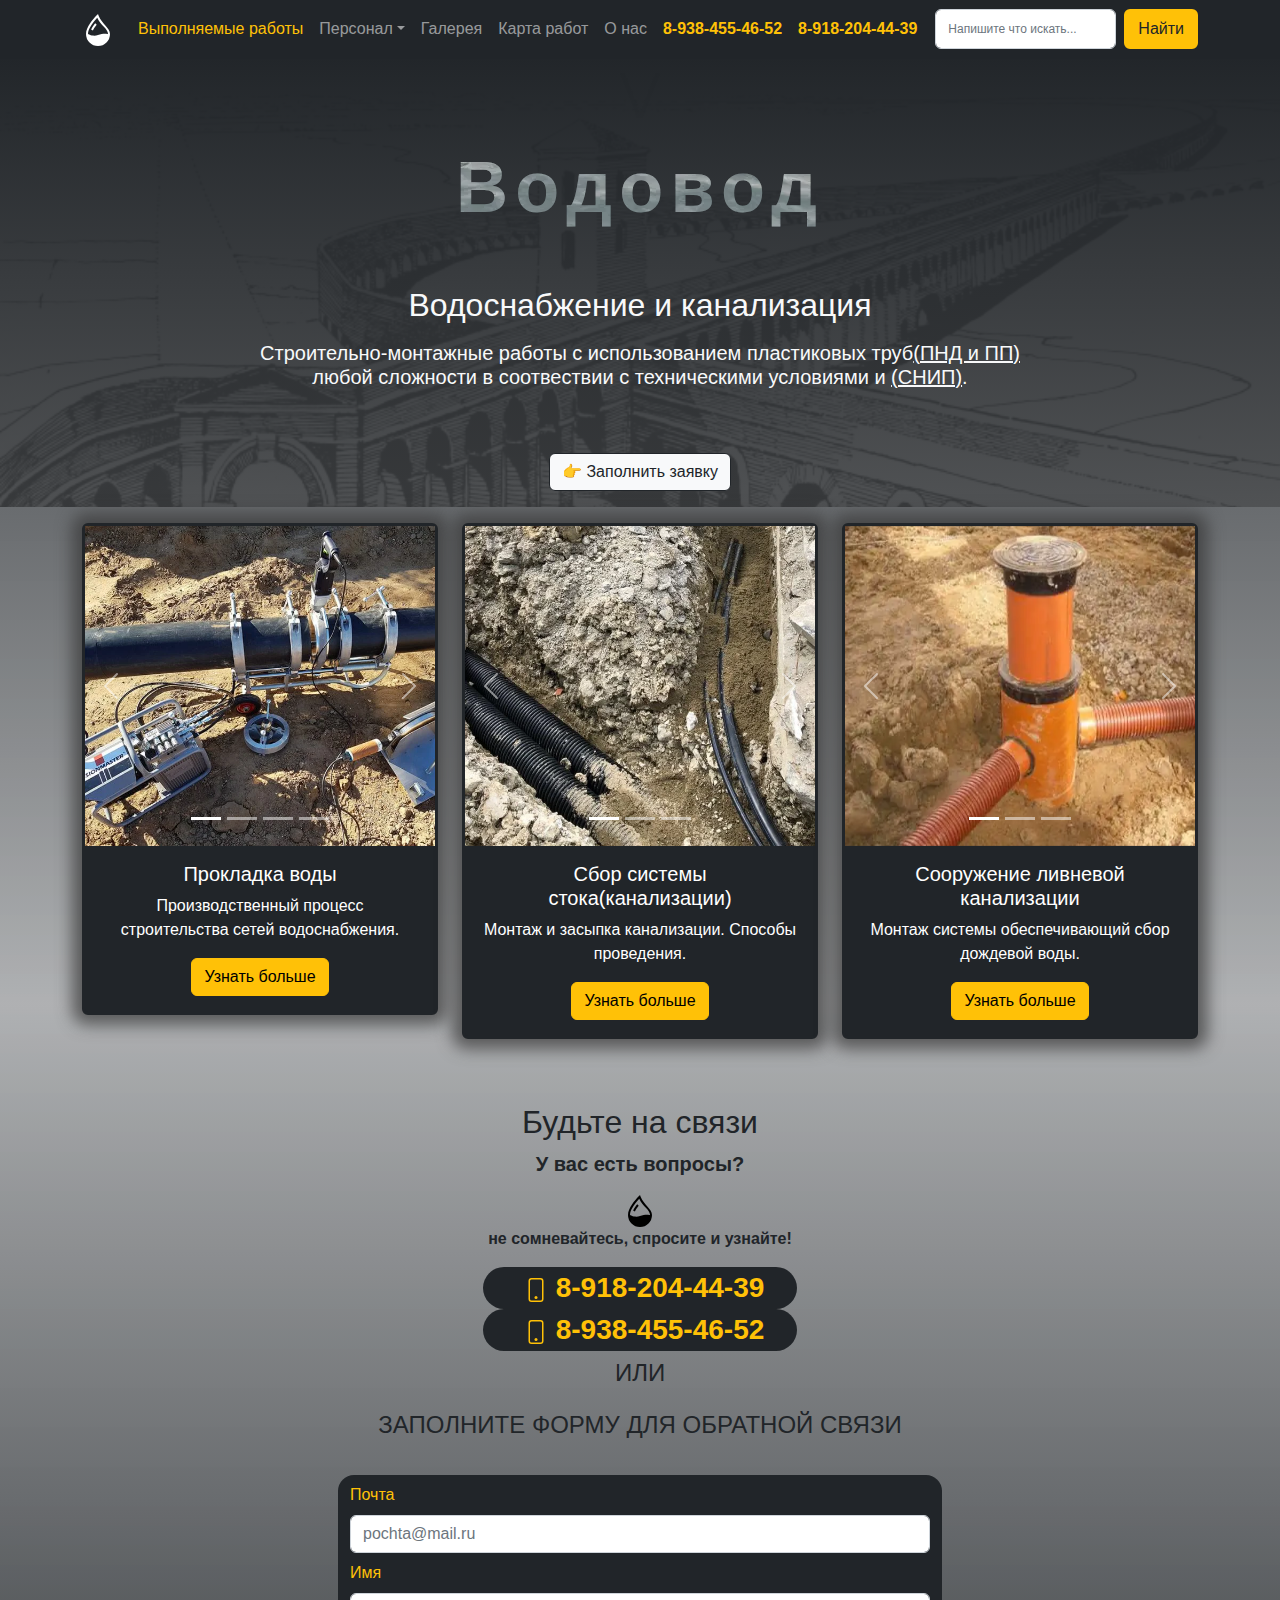
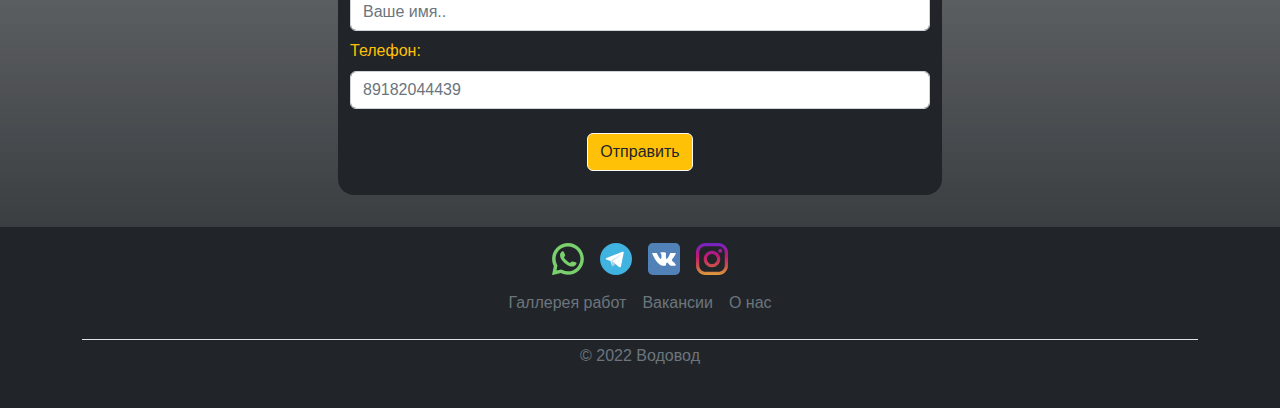
==== index.html @ 0f0697d4 "Update index.html" ====
<!DOCTYPE html><html lang="en"><head><meta charset="UTF-8"><meta http-equiv="X-UA-Compatible" content="IE=chrome"><meta name="viewport" content="width=device-width,initial-scale=1"><title>Водовод Сочи. Водоснабжение и канализация.</title><!--Изменения--><meta name="description" content="Водоснабжение и канализация в Сочи.Проектироание, строительство, ввод в эксплуатацию и ремонт наружных сетей водоснабженя, и канализации."><link rel="canonical" href="https://www.mysite.xxx/index.html"><!--Изменения--><link rel="icon" href="droplet.svg" type="image/svg+xml"><style>@charset "UTF-8";/*!
 * Bootstrap  v5.2.2 (https://getbootstrap.com/)
 * Copyright 2011-2022 The Bootstrap Authors
 * Copyright 2011-2022 Twitter, Inc.
 * Licensed under MIT (https://github.com/twbs/bootstrap/blob/main/LICENSE)
 */:root{--bs-blue:#0d6efd;--bs-indigo:#6610f2;--bs-purple:#6f42c1;--bs-pink:#d63384;--bs-red:#dc3545;--bs-orange:#fd7e14;--bs-yellow:#ffc107;--bs-green:#198754;--bs-teal:#20c997;--bs-cyan:#0dcaf0;--bs-black:#000;--bs-white:#fff;--bs-gray:#6c757d;--bs-gray-dark:#343a40;--bs-gray-100:#f8f9fa;--bs-gray-200:#e9ecef;--bs-gray-300:#dee2e6;--bs-gray-400:#ced4da;--bs-gray-500:#adb5bd;--bs-gray-600:#6c757d;--bs-gray-700:#495057;--bs-gray-800:#343a40;--bs-gray-900:#212529;--bs-primary:#0d6efd;--bs-secondary:#6c757d;--bs-success:#198754;--bs-info:#0dcaf0;--bs-warning:#ffc107;--bs-danger:#dc3545;--bs-light:#f8f9fa;--bs-dark:#212529;--bs-primary-rgb:13,110,253;--bs-secondary-rgb:108,117,125;--bs-success-rgb:25,135,84;--bs-info-rgb:13,202,240;--bs-warning-rgb:255,193,7;--bs-danger-rgb:220,53,69;--bs-light-rgb:248,249,250;--bs-dark-rgb:33,37,41;--bs-white-rgb:255,255,255;--bs-black-rgb:0,0,0;--bs-body-color-rgb:33,37,41;--bs-body-bg-rgb:255,255,255;--bs-font-sans-serif:system-ui,-apple-system,"Segoe UI",Roboto,"Helvetica Neue","Noto Sans","Liberation Sans",Arial,sans-serif,"Apple Color Emoji","Segoe UI Emoji","Segoe UI Symbol","Noto Color Emoji";--bs-font-monospace:SFMono-Regular,Menlo,Monaco,Consolas,"Liberation Mono","Courier New",monospace;--bs-gradient:linear-gradient(180deg, rgba(255, 255, 255, 0.15), rgba(255, 255, 255, 0));--bs-body-font-family:var(--bs-font-sans-serif);--bs-body-font-size:1rem;--bs-body-font-weight:400;--bs-body-line-height:1.5;--bs-body-color:#212529;--bs-body-bg:#fff;--bs-border-width:1px;--bs-border-style:solid;--bs-border-color:#dee2e6;--bs-border-color-translucent:rgba(0, 0, 0, 0.175);--bs-border-radius:0.375rem;--bs-border-radius-sm:0.25rem;--bs-border-radius-lg:0.5rem;--bs-border-radius-xl:1rem;--bs-border-radius-2xl:2rem;--bs-border-radius-pill:50rem;--bs-link-color:#0d6efd;--bs-link-hover-color:#0a58ca;--bs-code-color:#d63384;--bs-highlight-bg:#fff3cd}*,::after,::before{box-sizing:border-box}@media (prefers-reduced-motion:no-preference){:root{scroll-behavior:smooth}}body{margin:0;font-family:var(--bs-body-font-family);font-size:var(--bs-body-font-size);font-weight:var(--bs-body-font-weight);line-height:var(--bs-body-line-height);color:var(--bs-body-color);text-align:var(--bs-body-text-align);background-color:var(--bs-body-bg);-webkit-text-size-adjust:100%;-webkit-tap-highlight-color:transparent}hr{margin:1rem 0;color:inherit;border:0;border-top:1px solid;opacity:.25}.h1,.h2,.h3,.h4,.h5,.h6,h1,h2,h3,h4,h5,h6{margin-top:0;margin-bottom:.5rem;font-weight:500;line-height:1.2}.h1,h1{font-size:calc(1.375rem + 1.5vw)}@media (min-width:1200px){.h1,h1{font-size:2.5rem}}.h2,h2{font-size:calc(1.325rem + .9vw)}@media (min-width:1200px){.h2,h2{font-size:2rem}}.h3,h3{font-size:calc(1.3rem + .6vw)}@media (min-width:1200px){.h3,h3{font-size:1.75rem}}.h4,h4{font-size:calc(1.275rem + .3vw)}@media (min-width:1200px){.h4,h4{font-size:1.5rem}}.h5,h5{font-size:1.25rem}.h6,h6{font-size:1rem}p{margin-top:0;margin-bottom:1rem}abbr[title]{-webkit-text-decoration:underline dotted;text-decoration:underline dotted;cursor:help;-webkit-text-decoration-skip-ink:none;text-decoration-skip-ink:none}address{margin-bottom:1rem;font-style:normal;line-height:inherit}ol,ul{padding-left:2rem}dl,ol,ul{margin-top:0;margin-bottom:1rem}ol ol,ol ul,ul ol,ul ul{margin-bottom:0}dt{font-weight:700}dd{margin-bottom:.5rem;margin-left:0}blockquote{margin:0 0 1rem}b,strong{font-weight:bolder}.small,small{font-size:.875em}.mark,mark{padding:.1875em;background-color:var(--bs-highlight-bg)}sub,sup{position:relative;font-size:.75em;line-height:0;vertical-align:baseline}sub{bottom:-.25em}sup{top:-.5em}a{color:var(--bs-link-color);text-decoration:underline}a:hover{color:var(--bs-link-hover-color)}a:not([href]):not([class]),a:not([href]):not([class]):hover{color:inherit;text-decoration:none}code,kbd,pre,samp{font-family:var(--bs-font-monospace);font-size:1em}pre{display:block;margin-top:0;margin-bottom:1rem;overflow:auto;font-size:.875em}pre code{font-size:inherit;color:inherit;word-break:normal}code{font-size:.875em;color:var(--bs-code-color);word-wrap:break-word}a>code{color:inherit}kbd{padding:.1875rem .375rem;font-size:.875em;color:var(--bs-body-bg);background-color:var(--bs-body-color);border-radius:.25rem}kbd kbd{padding:0;font-size:1em}figure{margin:0 0 1rem}img,svg{vertical-align:middle}table{caption-side:bottom;border-collapse:collapse}caption{padding-top:.5rem;padding-bottom:.5rem;color:#6c757d;text-align:left}th{text-align:inherit;text-align:-webkit-match-parent}tbody,td,tfoot,th,thead,tr{border-color:inherit;border-style:solid;border-width:0}label{display:inline-block}button{border-radius:0}button:focus:not(:focus-visible){outline:0}button,input,optgroup,select,textarea{margin:0;font-family:inherit;font-size:inherit;line-height:inherit}button,select{text-transform:none}[role=button]{cursor:pointer}select{word-wrap:normal}select:disabled{opacity:1}[list]:not([type=date]):not([type=datetime-local]):not([type=month]):not([type=week]):not([type=time])::-webkit-calendar-picker-indicator{display:none!important}[type=button],[type=reset],[type=submit],button{-webkit-appearance:button}[type=button]:not(:disabled),[type=reset]:not(:disabled),[type=submit]:not(:disabled),button:not(:disabled){cursor:pointer}::-moz-focus-inner{padding:0;border-style:none}textarea{resize:vertical}fieldset{min-width:0;padding:0;margin:0;border:0}legend{float:left;width:100%;padding:0;margin-bottom:.5rem;font-size:calc(1.275rem + .3vw);line-height:inherit}@media (min-width:1200px){legend{font-size:1.5rem}}legend+*{clear:left}::-webkit-datetime-edit-day-field,::-webkit-datetime-edit-fields-wrapper,::-webkit-datetime-edit-hour-field,::-webkit-datetime-edit-minute,::-webkit-datetime-edit-month-field,::-webkit-datetime-edit-text,::-webkit-datetime-edit-year-field{padding:0}::-webkit-inner-spin-button{height:auto}[type=search]{outline-offset:-2px;-webkit-appearance:textfield}::-webkit-search-decoration{-webkit-appearance:none}::-webkit-color-swatch-wrapper{padding:0}::-webkit-file-upload-button{font:inherit;-webkit-appearance:button}::file-selector-button{font:inherit;-webkit-appearance:button}output{display:inline-block}iframe{border:0}summary{display:list-item;cursor:pointer}progress{vertical-align:baseline}[hidden]{display:none!important}.lead{font-size:1.25rem;font-weight:300}.display-1{font-size:calc(1.625rem + 4.5vw);font-weight:300;line-height:1.2}@media (min-width:1200px){.display-1{font-size:5rem}}.display-2{font-size:calc(1.575rem + 3.9vw);font-weight:300;line-height:1.2}@media (min-width:1200px){.display-2{font-size:4.5rem}}.display-3{font-size:calc(1.525rem + 3.3vw);font-weight:300;line-height:1.2}@media (min-width:1200px){.display-3{font-size:4rem}}.display-4{font-size:calc(1.475rem + 2.7vw);font-weight:300;line-height:1.2}@media (min-width:1200px){.display-4{font-size:3.5rem}}.display-5{font-size:calc(1.425rem + 2.1vw);font-weight:300;line-height:1.2}@media (min-width:1200px){.display-5{font-size:3rem}}.display-6{font-size:calc(1.375rem + 1.5vw);font-weight:300;line-height:1.2}@media (min-width:1200px){.display-6{font-size:2.5rem}}.list-unstyled{padding-left:0;list-style:none}.list-inline{padding-left:0;list-style:none}.list-inline-item{display:inline-block}.list-inline-item:not(:last-child){margin-right:.5rem}.initialism{font-size:.875em;text-transform:uppercase}.blockquote{margin-bottom:1rem;font-size:1.25rem}.blockquote>:last-child{margin-bottom:0}.blockquote-footer{margin-top:-1rem;margin-bottom:1rem;font-size:.875em;color:#6c757d}.blockquote-footer::before{content:"— "}.img-fluid{max-width:100%;height:auto}.img-thumbnail{padding:.25rem;background-color:#fff;border:1px solid var(--bs-border-color);border-radius:.375rem;max-width:100%;height:auto}.figure{display:inline-block}.figure-img{margin-bottom:.5rem;line-height:1}.figure-caption{font-size:.875em;color:#6c757d}.container,.container-fluid,.container-lg,.container-md,.container-sm,.container-xl,.container-xxl{--bs-gutter-x:1.5rem;--bs-gutter-y:0;width:100%;padding-right:calc(var(--bs-gutter-x) * .5);padding-left:calc(var(--bs-gutter-x) * .5);margin-right:auto;margin-left:auto}@media (min-width:576px){.container,.container-sm{max-width:540px}}@media (min-width:768px){.container,.container-md,.container-sm{max-width:720px}}@media (min-width:992px){.container,.container-lg,.container-md,.container-sm{max-width:960px}}@media (min-width:1200px){.container,.container-lg,.container-md,.container-sm,.container-xl{max-width:1140px}}@media (min-width:1400px){.container,.container-lg,.container-md,.container-sm,.container-xl,.container-xxl{max-width:1320px}}.row{--bs-gutter-x:1.5rem;--bs-gutter-y:0;display:flex;flex-wrap:wrap;margin-top:calc(-1 * var(--bs-gutter-y));margin-right:calc(-.5 * var(--bs-gutter-x));margin-left:calc(-.5 * var(--bs-gutter-x))}.row>*{flex-shrink:0;width:100%;max-width:100%;padding-right:calc(var(--bs-gutter-x) * .5);padding-left:calc(var(--bs-gutter-x) * .5);margin-top:var(--bs-gutter-y)}.col{flex:1 0 0%}.row-cols-auto>*{flex:0 0 auto;width:auto}.row-cols-1>*{flex:0 0 auto;width:100%}.row-cols-2>*{flex:0 0 auto;width:50%}.row-cols-3>*{flex:0 0 auto;width:33.3333333333%}.row-cols-4>*{flex:0 0 auto;width:25%}.row-cols-5>*{flex:0 0 auto;width:20%}.row-cols-6>*{flex:0 0 auto;width:16.6666666667%}.col-auto{flex:0 0 auto;width:auto}.col-1{flex:0 0 auto;width:8.33333333%}.col-2{flex:0 0 auto;width:16.66666667%}.col-3{flex:0 0 auto;width:25%}.col-4{flex:0 0 auto;width:33.33333333%}.col-5{flex:0 0 auto;width:41.66666667%}.col-6{flex:0 0 auto;width:50%}.col-7{flex:0 0 auto;width:58.33333333%}.col-8{flex:0 0 auto;width:66.66666667%}.col-9{flex:0 0 auto;width:75%}.col-10{flex:0 0 auto;width:83.33333333%}.col-11{flex:0 0 auto;width:91.66666667%}.col-12{flex:0 0 auto;width:100%}.offset-1{margin-left:8.33333333%}.offset-2{margin-left:16.66666667%}.offset-3{margin-left:25%}.offset-4{margin-left:33.33333333%}.offset-5{margin-left:41.66666667%}.offset-6{margin-left:50%}.offset-7{margin-left:58.33333333%}.offset-8{margin-left:66.66666667%}.offset-9{margin-left:75%}.offset-10{margin-left:83.33333333%}.offset-11{margin-left:91.66666667%}.g-0,.gx-0{--bs-gutter-x:0}.g-0,.gy-0{--bs-gutter-y:0}.g-1,.gx-1{--bs-gutter-x:0.25rem}.g-1,.gy-1{--bs-gutter-y:0.25rem}.g-2,.gx-2{--bs-gutter-x:0.5rem}.g-2,.gy-2{--bs-gutter-y:0.5rem}.g-3,.gx-3{--bs-gutter-x:1rem}.g-3,.gy-3{--bs-gutter-y:1rem}.g-4,.gx-4{--bs-gutter-x:1.5rem}.g-4,.gy-4{--bs-gutter-y:1.5rem}.g-5,.gx-5{--bs-gutter-x:3rem}.g-5,.gy-5{--bs-gutter-y:3rem}@media (min-width:576px){.col-sm{flex:1 0 0%}.row-cols-sm-auto>*{flex:0 0 auto;width:auto}.row-cols-sm-1>*{flex:0 0 auto;width:100%}.row-cols-sm-2>*{flex:0 0 auto;width:50%}.row-cols-sm-3>*{flex:0 0 auto;width:33.3333333333%}.row-cols-sm-4>*{flex:0 0 auto;width:25%}.row-cols-sm-5>*{flex:0 0 auto;width:20%}.row-cols-sm-6>*{flex:0 0 auto;width:16.6666666667%}.col-sm-auto{flex:0 0 auto;width:auto}.col-sm-1{flex:0 0 auto;width:8.33333333%}.col-sm-2{flex:0 0 auto;width:16.66666667%}.col-sm-3{flex:0 0 auto;width:25%}.col-sm-4{flex:0 0 auto;width:33.33333333%}.col-sm-5{flex:0 0 auto;width:41.66666667%}.col-sm-6{flex:0 0 auto;width:50%}.col-sm-7{flex:0 0 auto;width:58.33333333%}.col-sm-8{flex:0 0 auto;width:66.66666667%}.col-sm-9{flex:0 0 auto;width:75%}.col-sm-10{flex:0 0 auto;width:83.33333333%}.col-sm-11{flex:0 0 auto;width:91.66666667%}.col-sm-12{flex:0 0 auto;width:100%}.offset-sm-0{margin-left:0}.offset-sm-1{margin-left:8.33333333%}.offset-sm-2{margin-left:16.66666667%}.offset-sm-3{margin-left:25%}.offset-sm-4{margin-left:33.33333333%}.offset-sm-5{margin-left:41.66666667%}.offset-sm-6{margin-left:50%}.offset-sm-7{margin-left:58.33333333%}.offset-sm-8{margin-left:66.66666667%}.offset-sm-9{margin-left:75%}.offset-sm-10{margin-left:83.33333333%}.offset-sm-11{margin-left:91.66666667%}.g-sm-0,.gx-sm-0{--bs-gutter-x:0}.g-sm-0,.gy-sm-0{--bs-gutter-y:0}.g-sm-1,.gx-sm-1{--bs-gutter-x:0.25rem}.g-sm-1,.gy-sm-1{--bs-gutter-y:0.25rem}.g-sm-2,.gx-sm-2{--bs-gutter-x:0.5rem}.g-sm-2,.gy-sm-2{--bs-gutter-y:0.5rem}.g-sm-3,.gx-sm-3{--bs-gutter-x:1rem}.g-sm-3,.gy-sm-3{--bs-gutter-y:1rem}.g-sm-4,.gx-sm-4{--bs-gutter-x:1.5rem}.g-sm-4,.gy-sm-4{--bs-gutter-y:1.5rem}.g-sm-5,.gx-sm-5{--bs-gutter-x:3rem}.g-sm-5,.gy-sm-5{--bs-gutter-y:3rem}}@media (min-width:768px){.col-md{flex:1 0 0%}.row-cols-md-auto>*{flex:0 0 auto;width:auto}.row-cols-md-1>*{flex:0 0 auto;width:100%}.row-cols-md-2>*{flex:0 0 auto;width:50%}.row-cols-md-3>*{flex:0 0 auto;width:33.3333333333%}.row-cols-md-4>*{flex:0 0 auto;width:25%}.row-cols-md-5>*{flex:0 0 auto;width:20%}.row-cols-md-6>*{flex:0 0 auto;width:16.6666666667%}.col-md-auto{flex:0 0 auto;width:auto}.col-md-1{flex:0 0 auto;width:8.33333333%}.col-md-2{flex:0 0 auto;width:16.66666667%}.col-md-3{flex:0 0 auto;width:25%}.col-md-4{flex:0 0 auto;width:33.33333333%}.col-md-5{flex:0 0 auto;width:41.66666667%}.col-md-6{flex:0 0 auto;width:50%}.col-md-7{flex:0 0 auto;width:58.33333333%}.col-md-8{flex:0 0 auto;width:66.66666667%}.col-md-9{flex:0 0 auto;width:75%}.col-md-10{flex:0 0 auto;width:83.33333333%}.col-md-11{flex:0 0 auto;width:91.66666667%}.col-md-12{flex:0 0 auto;width:100%}.offset-md-0{margin-left:0}.offset-md-1{margin-left:8.33333333%}.offset-md-2{margin-left:16.66666667%}.offset-md-3{margin-left:25%}.offset-md-4{margin-left:33.33333333%}.offset-md-5{margin-left:41.66666667%}.offset-md-6{margin-left:50%}.offset-md-7{margin-left:58.33333333%}.offset-md-8{margin-left:66.66666667%}.offset-md-9{margin-left:75%}.offset-md-10{margin-left:83.33333333%}.offset-md-11{margin-left:91.66666667%}.g-md-0,.gx-md-0{--bs-gutter-x:0}.g-md-0,.gy-md-0{--bs-gutter-y:0}.g-md-1,.gx-md-1{--bs-gutter-x:0.25rem}.g-md-1,.gy-md-1{--bs-gutter-y:0.25rem}.g-md-2,.gx-md-2{--bs-gutter-x:0.5rem}.g-md-2,.gy-md-2{--bs-gutter-y:0.5rem}.g-md-3,.gx-md-3{--bs-gutter-x:1rem}.g-md-3,.gy-md-3{--bs-gutter-y:1rem}.g-md-4,.gx-md-4{--bs-gutter-x:1.5rem}.g-md-4,.gy-md-4{--bs-gutter-y:1.5rem}.g-md-5,.gx-md-5{--bs-gutter-x:3rem}.g-md-5,.gy-md-5{--bs-gutter-y:3rem}}@media (min-width:992px){.col-lg{flex:1 0 0%}.row-cols-lg-auto>*{flex:0 0 auto;width:auto}.row-cols-lg-1>*{flex:0 0 auto;width:100%}.row-cols-lg-2>*{flex:0 0 auto;width:50%}.row-cols-lg-3>*{flex:0 0 auto;width:33.3333333333%}.row-cols-lg-4>*{flex:0 0 auto;width:25%}.row-cols-lg-5>*{flex:0 0 auto;width:20%}.row-cols-lg-6>*{flex:0 0 auto;width:16.6666666667%}.col-lg-auto{flex:0 0 auto;width:auto}.col-lg-1{flex:0 0 auto;width:8.33333333%}.col-lg-2{flex:0 0 auto;width:16.66666667%}.col-lg-3{flex:0 0 auto;width:25%}.col-lg-4{flex:0 0 auto;width:33.33333333%}.col-lg-5{flex:0 0 auto;width:41.66666667%}.col-lg-6{flex:0 0 auto;width:50%}.col-lg-7{flex:0 0 auto;width:58.33333333%}.col-lg-8{flex:0 0 auto;width:66.66666667%}.col-lg-9{flex:0 0 auto;width:75%}.col-lg-10{flex:0 0 auto;width:83.33333333%}.col-lg-11{flex:0 0 auto;width:91.66666667%}.col-lg-12{flex:0 0 auto;width:100%}.offset-lg-0{margin-left:0}.offset-lg-1{margin-left:8.33333333%}.offset-lg-2{margin-left:16.66666667%}.offset-lg-3{margin-left:25%}.offset-lg-4{margin-left:33.33333333%}.offset-lg-5{margin-left:41.66666667%}.offset-lg-6{margin-left:50%}.offset-lg-7{margin-left:58.33333333%}.offset-lg-8{margin-left:66.66666667%}.offset-lg-9{margin-left:75%}.offset-lg-10{margin-left:83.33333333%}.offset-lg-11{margin-left:91.66666667%}.g-lg-0,.gx-lg-0{--bs-gutter-x:0}.g-lg-0,.gy-lg-0{--bs-gutter-y:0}.g-lg-1,.gx-lg-1{--bs-gutter-x:0.25rem}.g-lg-1,.gy-lg-1{--bs-gutter-y:0.25rem}.g-lg-2,.gx-lg-2{--bs-gutter-x:0.5rem}.g-lg-2,.gy-lg-2{--bs-gutter-y:0.5rem}.g-lg-3,.gx-lg-3{--bs-gutter-x:1rem}.g-lg-3,.gy-lg-3{--bs-gutter-y:1rem}.g-lg-4,.gx-lg-4{--bs-gutter-x:1.5rem}.g-lg-4,.gy-lg-4{--bs-gutter-y:1.5rem}.g-lg-5,.gx-lg-5{--bs-gutter-x:3rem}.g-lg-5,.gy-lg-5{--bs-gutter-y:3rem}}@media (min-width:1200px){.col-xl{flex:1 0 0%}.row-cols-xl-auto>*{flex:0 0 auto;width:auto}.row-cols-xl-1>*{flex:0 0 auto;width:100%}.row-cols-xl-2>*{flex:0 0 auto;width:50%}.row-cols-xl-3>*{flex:0 0 auto;width:33.3333333333%}.row-cols-xl-4>*{flex:0 0 auto;width:25%}.row-cols-xl-5>*{flex:0 0 auto;width:20%}.row-cols-xl-6>*{flex:0 0 auto;width:16.6666666667%}.col-xl-auto{flex:0 0 auto;width:auto}.col-xl-1{flex:0 0 auto;width:8.33333333%}.col-xl-2{flex:0 0 auto;width:16.66666667%}.col-xl-3{flex:0 0 auto;width:25%}.col-xl-4{flex:0 0 auto;width:33.33333333%}.col-xl-5{flex:0 0 auto;width:41.66666667%}.col-xl-6{flex:0 0 auto;width:50%}.col-xl-7{flex:0 0 auto;width:58.33333333%}.col-xl-8{flex:0 0 auto;width:66.66666667%}.col-xl-9{flex:0 0 auto;width:75%}.col-xl-10{flex:0 0 auto;width:83.33333333%}.col-xl-11{flex:0 0 auto;width:91.66666667%}.col-xl-12{flex:0 0 auto;width:100%}.offset-xl-0{margin-left:0}.offset-xl-1{margin-left:8.33333333%}.offset-xl-2{margin-left:16.66666667%}.offset-xl-3{margin-left:25%}.offset-xl-4{margin-left:33.33333333%}.offset-xl-5{margin-left:41.66666667%}.offset-xl-6{margin-left:50%}.offset-xl-7{margin-left:58.33333333%}.offset-xl-8{margin-left:66.66666667%}.offset-xl-9{margin-left:75%}.offset-xl-10{margin-left:83.33333333%}.offset-xl-11{margin-left:91.66666667%}.g-xl-0,.gx-xl-0{--bs-gutter-x:0}.g-xl-0,.gy-xl-0{--bs-gutter-y:0}.g-xl-1,.gx-xl-1{--bs-gutter-x:0.25rem}.g-xl-1,.gy-xl-1{--bs-gutter-y:0.25rem}.g-xl-2,.gx-xl-2{--bs-gutter-x:0.5rem}.g-xl-2,.gy-xl-2{--bs-gutter-y:0.5rem}.g-xl-3,.gx-xl-3{--bs-gutter-x:1rem}.g-xl-3,.gy-xl-3{--bs-gutter-y:1rem}.g-xl-4,.gx-xl-4{--bs-gutter-x:1.5rem}.g-xl-4,.gy-xl-4{--bs-gutter-y:1.5rem}.g-xl-5,.gx-xl-5{--bs-gutter-x:3rem}.g-xl-5,.gy-xl-5{--bs-gutter-y:3rem}}@media (min-width:1400px){.col-xxl{flex:1 0 0%}.row-cols-xxl-auto>*{flex:0 0 auto;width:auto}.row-cols-xxl-1>*{flex:0 0 auto;width:100%}.row-cols-xxl-2>*{flex:0 0 auto;width:50%}.row-cols-xxl-3>*{flex:0 0 auto;width:33.3333333333%}.row-cols-xxl-4>*{flex:0 0 auto;width:25%}.row-cols-xxl-5>*{flex:0 0 auto;width:20%}.row-cols-xxl-6>*{flex:0 0 auto;width:16.6666666667%}.col-xxl-auto{flex:0 0 auto;width:auto}.col-xxl-1{flex:0 0 auto;width:8.33333333%}.col-xxl-2{flex:0 0 auto;width:16.66666667%}.col-xxl-3{flex:0 0 auto;width:25%}.col-xxl-4{flex:0 0 auto;width:33.33333333%}.col-xxl-5{flex:0 0 auto;width:41.66666667%}.col-xxl-6{flex:0 0 auto;width:50%}.col-xxl-7{flex:0 0 auto;width:58.33333333%}.col-xxl-8{flex:0 0 auto;width:66.66666667%}.col-xxl-9{flex:0 0 auto;width:75%}.col-xxl-10{flex:0 0 auto;width:83.33333333%}.col-xxl-11{flex:0 0 auto;width:91.66666667%}.col-xxl-12{flex:0 0 auto;width:100%}.offset-xxl-0{margin-left:0}.offset-xxl-1{margin-left:8.33333333%}.offset-xxl-2{margin-left:16.66666667%}.offset-xxl-3{margin-left:25%}.offset-xxl-4{margin-left:33.33333333%}.offset-xxl-5{margin-left:41.66666667%}.offset-xxl-6{margin-left:50%}.offset-xxl-7{margin-left:58.33333333%}.offset-xxl-8{margin-left:66.66666667%}.offset-xxl-9{margin-left:75%}.offset-xxl-10{margin-left:83.33333333%}.offset-xxl-11{margin-left:91.66666667%}.g-xxl-0,.gx-xxl-0{--bs-gutter-x:0}.g-xxl-0,.gy-xxl-0{--bs-gutter-y:0}.g-xxl-1,.gx-xxl-1{--bs-gutter-x:0.25rem}.g-xxl-1,.gy-xxl-1{--bs-gutter-y:0.25rem}.g-xxl-2,.gx-xxl-2{--bs-gutter-x:0.5rem}.g-xxl-2,.gy-xxl-2{--bs-gutter-y:0.5rem}.g-xxl-3,.gx-xxl-3{--bs-gutter-x:1rem}.g-xxl-3,.gy-xxl-3{--bs-gutter-y:1rem}.g-xxl-4,.gx-xxl-4{--bs-gutter-x:1.5rem}.g-xxl-4,.gy-xxl-4{--bs-gutter-y:1.5rem}.g-xxl-5,.gx-xxl-5{--bs-gutter-x:3rem}.g-xxl-5,.gy-xxl-5{--bs-gutter-y:3rem}}.table{--bs-table-color:var(--bs-body-color);--bs-table-bg:transparent;--bs-table-border-color:var(--bs-border-color);--bs-table-accent-bg:transparent;--bs-table-striped-color:var(--bs-body-color);--bs-table-striped-bg:rgba(0, 0, 0, 0.05);--bs-table-active-color:var(--bs-body-color);--bs-table-active-bg:rgba(0, 0, 0, 0.1);--bs-table-hover-color:var(--bs-body-color);--bs-table-hover-bg:rgba(0, 0, 0, 0.075);width:100%;margin-bottom:1rem;color:var(--bs-table-color);vertical-align:top;border-color:var(--bs-table-border-color)}.table>:not(caption)>*>*{padding:.5rem .5rem;background-color:var(--bs-table-bg);border-bottom-width:1px;box-shadow:inset 0 0 0 9999px var(--bs-table-accent-bg)}.table>tbody{vertical-align:inherit}.table>thead{vertical-align:bottom}.table-group-divider{border-top:2px solid currentcolor}.caption-top{caption-side:top}.table-sm>:not(caption)>*>*{padding:.25rem .25rem}.table-bordered>:not(caption)>*{border-width:1px 0}.table-bordered>:not(caption)>*>*{border-width:0 1px}.table-borderless>:not(caption)>*>*{border-bottom-width:0}.table-borderless>:not(:first-child){border-top-width:0}.table-striped>tbody>tr:nth-of-type(odd)>*{--bs-table-accent-bg:var(--bs-table-striped-bg);color:var(--bs-table-striped-color)}.table-striped-columns>:not(caption)>tr>:nth-child(2n){--bs-table-accent-bg:var(--bs-table-striped-bg);color:var(--bs-table-striped-color)}.table-active{--bs-table-accent-bg:var(--bs-table-active-bg);color:var(--bs-table-active-color)}.table-hover>tbody>tr:hover>*{--bs-table-accent-bg:var(--bs-table-hover-bg);color:var(--bs-table-hover-color)}.table-primary{--bs-table-color:#000;--bs-table-bg:#cfe2ff;--bs-table-border-color:#bacbe6;--bs-table-striped-bg:#c5d7f2;--bs-table-striped-color:#000;--bs-table-active-bg:#bacbe6;--bs-table-active-color:#000;--bs-table-hover-bg:#bfd1ec;--bs-table-hover-color:#000;color:var(--bs-table-color);border-color:var(--bs-table-border-color)}.table-secondary{--bs-table-color:#000;--bs-table-bg:#e2e3e5;--bs-table-border-color:#cbccce;--bs-table-striped-bg:#d7d8da;--bs-table-striped-color:#000;--bs-table-active-bg:#cbccce;--bs-table-active-color:#000;--bs-table-hover-bg:#d1d2d4;--bs-table-hover-color:#000;color:var(--bs-table-color);border-color:var(--bs-table-border-color)}.table-success{--bs-table-color:#000;--bs-table-bg:#d1e7dd;--bs-table-border-color:#bcd0c7;--bs-table-striped-bg:#c7dbd2;--bs-table-striped-color:#000;--bs-table-active-bg:#bcd0c7;--bs-table-active-color:#000;--bs-table-hover-bg:#c1d6cc;--bs-table-hover-color:#000;color:var(--bs-table-color);border-color:var(--bs-table-border-color)}.table-info{--bs-table-color:#000;--bs-table-bg:#cff4fc;--bs-table-border-color:#badce3;--bs-table-striped-bg:#c5e8ef;--bs-table-striped-color:#000;--bs-table-active-bg:#badce3;--bs-table-active-color:#000;--bs-table-hover-bg:#bfe2e9;--bs-table-hover-color:#000;color:var(--bs-table-color);border-color:var(--bs-table-border-color)}.table-warning{--bs-table-color:#000;--bs-table-bg:#fff3cd;--bs-table-border-color:#e6dbb9;--bs-table-striped-bg:#f2e7c3;--bs-table-striped-color:#000;--bs-table-active-bg:#e6dbb9;--bs-table-active-color:#000;--bs-table-hover-bg:#ece1be;--bs-table-hover-color:#000;color:var(--bs-table-color);border-color:var(--bs-table-border-color)}.table-danger{--bs-table-color:#000;--bs-table-bg:#f8d7da;--bs-table-border-color:#dfc2c4;--bs-table-striped-bg:#eccccf;--bs-table-striped-color:#000;--bs-table-active-bg:#dfc2c4;--bs-table-active-color:#000;--bs-table-hover-bg:#e5c7ca;--bs-table-hover-color:#000;color:var(--bs-table-color);border-color:var(--bs-table-border-color)}.table-light{--bs-table-color:#000;--bs-table-bg:#f8f9fa;--bs-table-border-color:#dfe0e1;--bs-table-striped-bg:#ecedee;--bs-table-striped-color:#000;--bs-table-active-bg:#dfe0e1;--bs-table-active-color:#000;--bs-table-hover-bg:#e5e6e7;--bs-table-hover-color:#000;color:var(--bs-table-color);border-color:var(--bs-table-border-color)}.table-dark{--bs-table-color:#fff;--bs-table-bg:#212529;--bs-table-border-color:#373b3e;--bs-table-striped-bg:#2c3034;--bs-table-striped-color:#fff;--bs-table-active-bg:#373b3e;--bs-table-active-color:#fff;--bs-table-hover-bg:#323539;--bs-table-hover-color:#fff;color:var(--bs-table-color);border-color:var(--bs-table-border-color)}.table-responsive{overflow-x:auto;-webkit-overflow-scrolling:touch}@media (max-width:575.98px){.table-responsive-sm{overflow-x:auto;-webkit-overflow-scrolling:touch}}@media (max-width:767.98px){.table-responsive-md{overflow-x:auto;-webkit-overflow-scrolling:touch}}@media (max-width:991.98px){.table-responsive-lg{overflow-x:auto;-webkit-overflow-scrolling:touch}}@media (max-width:1199.98px){.table-responsive-xl{overflow-x:auto;-webkit-overflow-scrolling:touch}}@media (max-width:1399.98px){.table-responsive-xxl{overflow-x:auto;-webkit-overflow-scrolling:touch}}.form-label{margin-bottom:.5rem}.col-form-label{padding-top:calc(.375rem + 1px);padding-bottom:calc(.375rem + 1px);margin-bottom:0;font-size:inherit;line-height:1.5}.col-form-label-lg{padding-top:calc(.5rem + 1px);padding-bottom:calc(.5rem + 1px);font-size:1.25rem}.col-form-label-sm{padding-top:calc(.25rem + 1px);padding-bottom:calc(.25rem + 1px);font-size:.875rem}.form-text{margin-top:.25rem;font-size:.875em;color:#6c757d}.form-control{display:block;width:100%;padding:.375rem .75rem;font-size:1rem;font-weight:400;line-height:1.5;color:#212529;background-color:#fff;background-clip:padding-box;border:1px solid #ced4da;-webkit-appearance:none;-moz-appearance:none;appearance:none;border-radius:.375rem;transition:border-color .15s ease-in-out,box-shadow .15s ease-in-out}@media (prefers-reduced-motion:reduce){.form-control{transition:none}}.form-control[type=file]{overflow:hidden}.form-control[type=file]:not(:disabled):not([readonly]){cursor:pointer}.form-control:focus{color:#212529;background-color:#fff;border-color:#86b7fe;outline:0;box-shadow:0 0 0 .25rem rgba(13,110,253,.25)}.form-control::-webkit-date-and-time-value{height:1.5em}.form-control::-moz-placeholder{color:#6c757d;opacity:1}.form-control::placeholder{color:#6c757d;opacity:1}.form-control:disabled{background-color:#e9ecef;opacity:1}.form-control::-webkit-file-upload-button{padding:.375rem .75rem;margin:-.375rem -.75rem;-webkit-margin-end:.75rem;margin-inline-end:.75rem;color:#212529;background-color:#e9ecef;pointer-events:none;border-color:inherit;border-style:solid;border-width:0;border-inline-end-width:1px;border-radius:0;-webkit-transition:color .15s ease-in-out,background-color .15s ease-in-out,border-color .15s ease-in-out,box-shadow .15s ease-in-out;transition:color .15s ease-in-out,background-color .15s ease-in-out,border-color .15s ease-in-out,box-shadow .15s ease-in-out}.form-control::file-selector-button{padding:.375rem .75rem;margin:-.375rem -.75rem;-webkit-margin-end:.75rem;margin-inline-end:.75rem;color:#212529;background-color:#e9ecef;pointer-events:none;border-color:inherit;border-style:solid;border-width:0;border-inline-end-width:1px;border-radius:0;transition:color .15s ease-in-out,background-color .15s ease-in-out,border-color .15s ease-in-out,box-shadow .15s ease-in-out}@media (prefers-reduced-motion:reduce){.form-control::-webkit-file-upload-button{-webkit-transition:none;transition:none}.form-control::file-selector-button{transition:none}}.form-control:hover:not(:disabled):not([readonly])::-webkit-file-upload-button{background-color:#dde0e3}.form-control:hover:not(:disabled):not([readonly])::file-selector-button{background-color:#dde0e3}.form-control-plaintext{display:block;width:100%;padding:.375rem 0;margin-bottom:0;line-height:1.5;color:#212529;background-color:transparent;border:solid transparent;border-width:1px 0}.form-control-plaintext:focus{outline:0}.form-control-plaintext.form-control-lg,.form-control-plaintext.form-control-sm{padding-right:0;padding-left:0}.form-control-sm{min-height:calc(1.5em + .5rem + 2px);padding:.25rem .5rem;font-size:.875rem;border-radius:.25rem}.form-control-sm::-webkit-file-upload-button{padding:.25rem .5rem;margin:-.25rem -.5rem;-webkit-margin-end:.5rem;margin-inline-end:.5rem}.form-control-sm::file-selector-button{padding:.25rem .5rem;margin:-.25rem -.5rem;-webkit-margin-end:.5rem;margin-inline-end:.5rem}.form-control-lg{min-height:calc(1.5em + 1rem + 2px);padding:.5rem 1rem;font-size:1.25rem;border-radius:.5rem}.form-control-lg::-webkit-file-upload-button{padding:.5rem 1rem;margin:-.5rem -1rem;-webkit-margin-end:1rem;margin-inline-end:1rem}.form-control-lg::file-selector-button{padding:.5rem 1rem;margin:-.5rem -1rem;-webkit-margin-end:1rem;margin-inline-end:1rem}textarea.form-control{min-height:calc(1.5em + .75rem + 2px)}textarea.form-control-sm{min-height:calc(1.5em + .5rem + 2px)}textarea.form-control-lg{min-height:calc(1.5em + 1rem + 2px)}.form-control-color{width:3rem;height:calc(1.5em + .75rem + 2px);padding:.375rem}.form-control-color:not(:disabled):not([readonly]){cursor:pointer}.form-control-color::-moz-color-swatch{border:0!important;border-radius:.375rem}.form-control-color::-webkit-color-swatch{border-radius:.375rem}.form-control-color.form-control-sm{height:calc(1.5em + .5rem + 2px)}.form-control-color.form-control-lg{height:calc(1.5em + 1rem + 2px)}.form-select{display:block;width:100%;padding:.375rem 2.25rem .375rem .75rem;-moz-padding-start:calc(0.75rem - 3px);font-size:1rem;font-weight:400;line-height:1.5;color:#212529;background-color:#fff;background-image:url("data:image/svg+xml,%3csvg xmlns='http://www.w3.org/2000/svg' viewBox='0 0 16 16'%3e%3cpath fill='none' stroke='%23343a40' stroke-linecap='round' stroke-linejoin='round' stroke-width='2' d='m2 5 6 6 6-6'/%3e%3c/svg%3e");background-repeat:no-repeat;background-position:right .75rem center;background-size:16px 12px;border:1px solid #ced4da;border-radius:.375rem;transition:border-color .15s ease-in-out,box-shadow .15s ease-in-out;-webkit-appearance:none;-moz-appearance:none;appearance:none}@media (prefers-reduced-motion:reduce){.form-select{transition:none}}.form-select:focus{border-color:#86b7fe;outline:0;box-shadow:0 0 0 .25rem rgba(13,110,253,.25)}.form-select[multiple],.form-select[size]:not([size="1"]){padding-right:.75rem;background-image:none}.form-select:disabled{background-color:#e9ecef}.form-select:-moz-focusring{color:transparent;text-shadow:0 0 0 #212529}.form-select-sm{padding-top:.25rem;padding-bottom:.25rem;padding-left:.5rem;font-size:.875rem;border-radius:.25rem}.form-select-lg{padding-top:.5rem;padding-bottom:.5rem;padding-left:1rem;font-size:1.25rem;border-radius:.5rem}.form-check{display:block;min-height:1.5rem;padding-left:1.5em;margin-bottom:.125rem}.form-check .form-check-input{float:left;margin-left:-1.5em}.form-check-reverse{padding-right:1.5em;padding-left:0;text-align:right}.form-check-reverse .form-check-input{float:right;margin-right:-1.5em;margin-left:0}.form-check-input{width:1em;height:1em;margin-top:.25em;vertical-align:top;background-color:#fff;background-repeat:no-repeat;background-position:center;background-size:contain;border:1px solid rgba(0,0,0,.25);-webkit-appearance:none;-moz-appearance:none;appearance:none;-webkit-print-color-adjust:exact;color-adjust:exact;print-color-adjust:exact}.form-check-input[type=checkbox]{border-radius:.25em}.form-check-input[type=radio]{border-radius:50%}.form-check-input:active{filter:brightness(90%)}.form-check-input:focus{border-color:#86b7fe;outline:0;box-shadow:0 0 0 .25rem rgba(13,110,253,.25)}.form-check-input:checked{background-color:#0d6efd;border-color:#0d6efd}.form-check-input:checked[type=checkbox]{background-image:url("data:image/svg+xml,%3csvg xmlns='http://www.w3.org/2000/svg' viewBox='0 0 20 20'%3e%3cpath fill='none' stroke='%23fff' stroke-linecap='round' stroke-linejoin='round' stroke-width='3' d='m6 10 3 3 6-6'/%3e%3c/svg%3e")}.form-check-input:checked[type=radio]{background-image:url("data:image/svg+xml,%3csvg xmlns='http://www.w3.org/2000/svg' viewBox='-4 -4 8 8'%3e%3ccircle r='2' fill='%23fff'/%3e%3c/svg%3e")}.form-check-input[type=checkbox]:indeterminate{background-color:#0d6efd;border-color:#0d6efd;background-image:url("data:image/svg+xml,%3csvg xmlns='http://www.w3.org/2000/svg' viewBox='0 0 20 20'%3e%3cpath fill='none' stroke='%23fff' stroke-linecap='round' stroke-linejoin='round' stroke-width='3' d='M6 10h8'/%3e%3c/svg%3e")}.form-check-input:disabled{pointer-events:none;filter:none;opacity:.5}.form-check-input:disabled~.form-check-label,.form-check-input[disabled]~.form-check-label{cursor:default;opacity:.5}.form-switch{padding-left:2.5em}.form-switch .form-check-input{width:2em;margin-left:-2.5em;background-image:url("data:image/svg+xml,%3csvg xmlns='http://www.w3.org/2000/svg' viewBox='-4 -4 8 8'%3e%3ccircle r='3' fill='rgba%280, 0, 0, 0.25%29'/%3e%3c/svg%3e");background-position:left center;border-radius:2em;transition:background-position .15s ease-in-out}@media (prefers-reduced-motion:reduce){.form-switch .form-check-input{transition:none}}.form-switch .form-check-input:focus{background-image:url("data:image/svg+xml,%3csvg xmlns='http://www.w3.org/2000/svg' viewBox='-4 -4 8 8'%3e%3ccircle r='3' fill='%2386b7fe'/%3e%3c/svg%3e")}.form-switch .form-check-input:checked{background-position:right center;background-image:url("data:image/svg+xml,%3csvg xmlns='http://www.w3.org/2000/svg' viewBox='-4 -4 8 8'%3e%3ccircle r='3' fill='%23fff'/%3e%3c/svg%3e")}.form-switch.form-check-reverse{padding-right:2.5em;padding-left:0}.form-switch.form-check-reverse .form-check-input{margin-right:-2.5em;margin-left:0}.form-check-inline{display:inline-block;margin-right:1rem}.btn-check{position:absolute;clip:rect(0,0,0,0);pointer-events:none}.btn-check:disabled+.btn,.btn-check[disabled]+.btn{pointer-events:none;filter:none;opacity:.65}.form-range{width:100%;height:1.5rem;padding:0;background-color:transparent;-webkit-appearance:none;-moz-appearance:none;appearance:none}.form-range:focus{outline:0}.form-range:focus::-webkit-slider-thumb{box-shadow:0 0 0 1px #fff,0 0 0 .25rem rgba(13,110,253,.25)}.form-range:focus::-moz-range-thumb{box-shadow:0 0 0 1px #fff,0 0 0 .25rem rgba(13,110,253,.25)}.form-range::-moz-focus-outer{border:0}.form-range::-webkit-slider-thumb{width:1rem;height:1rem;margin-top:-.25rem;background-color:#0d6efd;border:0;border-radius:1rem;-webkit-transition:background-color .15s ease-in-out,border-color .15s ease-in-out,box-shadow .15s ease-in-out;transition:background-color .15s ease-in-out,border-color .15s ease-in-out,box-shadow .15s ease-in-out;-webkit-appearance:none;appearance:none}@media (prefers-reduced-motion:reduce){.form-range::-webkit-slider-thumb{-webkit-transition:none;transition:none}}.form-range::-webkit-slider-thumb:active{background-color:#b6d4fe}.form-range::-webkit-slider-runnable-track{width:100%;height:.5rem;color:transparent;cursor:pointer;background-color:#dee2e6;border-color:transparent;border-radius:1rem}.form-range::-moz-range-thumb{width:1rem;height:1rem;background-color:#0d6efd;border:0;border-radius:1rem;-moz-transition:background-color .15s ease-in-out,border-color .15s ease-in-out,box-shadow .15s ease-in-out;transition:background-color .15s ease-in-out,border-color .15s ease-in-out,box-shadow .15s ease-in-out;-moz-appearance:none;appearance:none}@media (prefers-reduced-motion:reduce){.form-range::-moz-range-thumb{-moz-transition:none;transition:none}}.form-range::-moz-range-thumb:active{background-color:#b6d4fe}.form-range::-moz-range-track{width:100%;height:.5rem;color:transparent;cursor:pointer;background-color:#dee2e6;border-color:transparent;border-radius:1rem}.form-range:disabled{pointer-events:none}.form-range:disabled::-webkit-slider-thumb{background-color:#adb5bd}.form-range:disabled::-moz-range-thumb{background-color:#adb5bd}.form-floating{position:relative}.form-floating>.form-control,.form-floating>.form-control-plaintext,.form-floating>.form-select{height:calc(3.5rem + 2px);line-height:1.25}.form-floating>label{position:absolute;top:0;left:0;width:100%;height:100%;padding:1rem .75rem;overflow:hidden;text-align:start;text-overflow:ellipsis;white-space:nowrap;pointer-events:none;border:1px solid transparent;transform-origin:0 0;transition:opacity .1s ease-in-out,transform .1s ease-in-out}@media (prefers-reduced-motion:reduce){.form-floating>label{transition:none}}.form-floating>.form-control,.form-floating>.form-control-plaintext{padding:1rem .75rem}.form-floating>.form-control-plaintext::-moz-placeholder,.form-floating>.form-control::-moz-placeholder{color:transparent}.form-floating>.form-control-plaintext::placeholder,.form-floating>.form-control::placeholder{color:transparent}.form-floating>.form-control-plaintext:not(:-moz-placeholder-shown),.form-floating>.form-control:not(:-moz-placeholder-shown){padding-top:1.625rem;padding-bottom:.625rem}.form-floating>.form-control-plaintext:focus,.form-floating>.form-control-plaintext:not(:placeholder-shown),.form-floating>.form-control:focus,.form-floating>.form-control:not(:placeholder-shown){padding-top:1.625rem;padding-bottom:.625rem}.form-floating>.form-control-plaintext:-webkit-autofill,.form-floating>.form-control:-webkit-autofill{padding-top:1.625rem;padding-bottom:.625rem}.form-floating>.form-select{padding-top:1.625rem;padding-bottom:.625rem}.form-floating>.form-control:not(:-moz-placeholder-shown)~label{opacity:.65;transform:scale(.85) translateY(-.5rem) translateX(.15rem)}.form-floating>.form-control-plaintext~label,.form-floating>.form-control:focus~label,.form-floating>.form-control:not(:placeholder-shown)~label,.form-floating>.form-select~label{opacity:.65;transform:scale(.85) translateY(-.5rem) translateX(.15rem)}.form-floating>.form-control:-webkit-autofill~label{opacity:.65;transform:scale(.85) translateY(-.5rem) translateX(.15rem)}.form-floating>.form-control-plaintext~label{border-width:1px 0}.input-group{position:relative;display:flex;flex-wrap:wrap;align-items:stretch;width:100%}.input-group>.form-control,.input-group>.form-floating,.input-group>.form-select{position:relative;flex:1 1 auto;width:1%;min-width:0}.input-group>.form-control:focus,.input-group>.form-floating:focus-within,.input-group>.form-select:focus{z-index:5}.input-group .btn{position:relative;z-index:2}.input-group .btn:focus{z-index:5}.input-group-text{display:flex;align-items:center;padding:.375rem .75rem;font-size:1rem;font-weight:400;line-height:1.5;color:#212529;text-align:center;white-space:nowrap;background-color:#e9ecef;border:1px solid #ced4da;border-radius:.375rem}.input-group-lg>.btn,.input-group-lg>.form-control,.input-group-lg>.form-select,.input-group-lg>.input-group-text{padding:.5rem 1rem;font-size:1.25rem;border-radius:.5rem}.input-group-sm>.btn,.input-group-sm>.form-control,.input-group-sm>.form-select,.input-group-sm>.input-group-text{padding:.25rem .5rem;font-size:.875rem;border-radius:.25rem}.input-group-lg>.form-select,.input-group-sm>.form-select{padding-right:3rem}.input-group:not(.has-validation)>.dropdown-toggle:nth-last-child(n+3),.input-group:not(.has-validation)>.form-floating:not(:last-child)>.form-control,.input-group:not(.has-validation)>.form-floating:not(:last-child)>.form-select,.input-group:not(.has-validation)>:not(:last-child):not(.dropdown-toggle):not(.dropdown-menu):not(.form-floating){border-top-right-radius:0;border-bottom-right-radius:0}.input-group.has-validation>.dropdown-toggle:nth-last-child(n+4),.input-group.has-validation>.form-floating:nth-last-child(n+3)>.form-control,.input-group.has-validation>.form-floating:nth-last-child(n+3)>.form-select,.input-group.has-validation>:nth-last-child(n+3):not(.dropdown-toggle):not(.dropdown-menu):not(.form-floating){border-top-right-radius:0;border-bottom-right-radius:0}.input-group>:not(:first-child):not(.dropdown-menu):not(.valid-tooltip):not(.valid-feedback):not(.invalid-tooltip):not(.invalid-feedback){margin-left:-1px;border-top-left-radius:0;border-bottom-left-radius:0}.input-group>.form-floating:not(:first-child)>.form-control,.input-group>.form-floating:not(:first-child)>.form-select{border-top-left-radius:0;border-bottom-left-radius:0}.valid-feedback{display:none;width:100%;margin-top:.25rem;font-size:.875em;color:#198754}.valid-tooltip{position:absolute;top:100%;z-index:5;display:none;max-width:100%;padding:.25rem .5rem;margin-top:.1rem;font-size:.875rem;color:#fff;background-color:rgba(25,135,84,.9);border-radius:.375rem}.is-valid~.valid-feedback,.is-valid~.valid-tooltip,.was-validated :valid~.valid-feedback,.was-validated :valid~.valid-tooltip{display:block}.form-control.is-valid,.was-validated .form-control:valid{border-color:#198754;padding-right:calc(1.5em + .75rem);background-image:url("data:image/svg+xml,%3csvg xmlns='http://www.w3.org/2000/svg' viewBox='0 0 8 8'%3e%3cpath fill='%23198754' d='M2.3 6.73.6 4.53c-.4-1.04.46-1.4 1.1-.8l1.1 1.4 3.4-3.8c.6-.63 1.6-.27 1.2.7l-4 4.6c-.43.5-.8.4-1.1.1z'/%3e%3c/svg%3e");background-repeat:no-repeat;background-position:right calc(.375em + .1875rem) center;background-size:calc(.75em + .375rem) calc(.75em + .375rem)}.form-control.is-valid:focus,.was-validated .form-control:valid:focus{border-color:#198754;box-shadow:0 0 0 .25rem rgba(25,135,84,.25)}.was-validated textarea.form-control:valid,textarea.form-control.is-valid{padding-right:calc(1.5em + .75rem);background-position:top calc(.375em + .1875rem) right calc(.375em + .1875rem)}.form-select.is-valid,.was-validated .form-select:valid{border-color:#198754}.form-select.is-valid:not([multiple]):not([size]),.form-select.is-valid:not([multiple])[size="1"],.was-validated .form-select:valid:not([multiple]):not([size]),.was-validated .form-select:valid:not([multiple])[size="1"]{padding-right:4.125rem;background-image:url("data:image/svg+xml,%3csvg xmlns='http://www.w3.org/2000/svg' viewBox='0 0 16 16'%3e%3cpath fill='none' stroke='%23343a40' stroke-linecap='round' stroke-linejoin='round' stroke-width='2' d='m2 5 6 6 6-6'/%3e%3c/svg%3e"),url("data:image/svg+xml,%3csvg xmlns='http://www.w3.org/2000/svg' viewBox='0 0 8 8'%3e%3cpath fill='%23198754' d='M2.3 6.73.6 4.53c-.4-1.04.46-1.4 1.1-.8l1.1 1.4 3.4-3.8c.6-.63 1.6-.27 1.2.7l-4 4.6c-.43.5-.8.4-1.1.1z'/%3e%3c/svg%3e");background-position:right .75rem center,center right 2.25rem;background-size:16px 12px,calc(.75em + .375rem) calc(.75em + .375rem)}.form-select.is-valid:focus,.was-validated .form-select:valid:focus{border-color:#198754;box-shadow:0 0 0 .25rem rgba(25,135,84,.25)}.form-control-color.is-valid,.was-validated .form-control-color:valid{width:calc(3rem + calc(1.5em + .75rem))}.form-check-input.is-valid,.was-validated .form-check-input:valid{border-color:#198754}.form-check-input.is-valid:checked,.was-validated .form-check-input:valid:checked{background-color:#198754}.form-check-input.is-valid:focus,.was-validated .form-check-input:valid:focus{box-shadow:0 0 0 .25rem rgba(25,135,84,.25)}.form-check-input.is-valid~.form-check-label,.was-validated .form-check-input:valid~.form-check-label{color:#198754}.form-check-inline .form-check-input~.valid-feedback{margin-left:.5em}.input-group>.form-control:not(:focus).is-valid,.input-group>.form-floating:not(:focus-within).is-valid,.input-group>.form-select:not(:focus).is-valid,.was-validated .input-group>.form-control:not(:focus):valid,.was-validated .input-group>.form-floating:not(:focus-within):valid,.was-validated .input-group>.form-select:not(:focus):valid{z-index:3}.invalid-feedback{display:none;width:100%;margin-top:.25rem;font-size:.875em;color:#dc3545}.invalid-tooltip{position:absolute;top:100%;z-index:5;display:none;max-width:100%;padding:.25rem .5rem;margin-top:.1rem;font-size:.875rem;color:#fff;background-color:rgba(220,53,69,.9);border-radius:.375rem}.is-invalid~.invalid-feedback,.is-invalid~.invalid-tooltip,.was-validated :invalid~.invalid-feedback,.was-validated :invalid~.invalid-tooltip{display:block}.form-control.is-invalid,.was-validated .form-control:invalid{border-color:#dc3545;padding-right:calc(1.5em + .75rem);background-image:url("data:image/svg+xml,%3csvg xmlns='http://www.w3.org/2000/svg' viewBox='0 0 12 12' width='12' height='12' fill='none' stroke='%23dc3545'%3e%3ccircle cx='6' cy='6' r='4.5'/%3e%3cpath stroke-linejoin='round' d='M5.8 3.6h.4L6 6.5z'/%3e%3ccircle cx='6' cy='8.2' r='.6' fill='%23dc3545' stroke='none'/%3e%3c/svg%3e");background-repeat:no-repeat;background-position:right calc(.375em + .1875rem) center;background-size:calc(.75em + .375rem) calc(.75em + .375rem)}.form-control.is-invalid:focus,.was-validated .form-control:invalid:focus{border-color:#dc3545;box-shadow:0 0 0 .25rem rgba(220,53,69,.25)}.was-validated textarea.form-control:invalid,textarea.form-control.is-invalid{padding-right:calc(1.5em + .75rem);background-position:top calc(.375em + .1875rem) right calc(.375em + .1875rem)}.form-select.is-invalid,.was-validated .form-select:invalid{border-color:#dc3545}.form-select.is-invalid:not([multiple]):not([size]),.form-select.is-invalid:not([multiple])[size="1"],.was-validated .form-select:invalid:not([multiple]):not([size]),.was-validated .form-select:invalid:not([multiple])[size="1"]{padding-right:4.125rem;background-image:url("data:image/svg+xml,%3csvg xmlns='http://www.w3.org/2000/svg' viewBox='0 0 16 16'%3e%3cpath fill='none' stroke='%23343a40' stroke-linecap='round' stroke-linejoin='round' stroke-width='2' d='m2 5 6 6 6-6'/%3e%3c/svg%3e"),url("data:image/svg+xml,%3csvg xmlns='http://www.w3.org/2000/svg' viewBox='0 0 12 12' width='12' height='12' fill='none' stroke='%23dc3545'%3e%3ccircle cx='6' cy='6' r='4.5'/%3e%3cpath stroke-linejoin='round' d='M5.8 3.6h.4L6 6.5z'/%3e%3ccircle cx='6' cy='8.2' r='.6' fill='%23dc3545' stroke='none'/%3e%3c/svg%3e");background-position:right .75rem center,center right 2.25rem;background-size:16px 12px,calc(.75em + .375rem) calc(.75em + .375rem)}.form-select.is-invalid:focus,.was-validated .form-select:invalid:focus{border-color:#dc3545;box-shadow:0 0 0 .25rem rgba(220,53,69,.25)}.form-control-color.is-invalid,.was-validated .form-control-color:invalid{width:calc(3rem + calc(1.5em + .75rem))}.form-check-input.is-invalid,.was-validated .form-check-input:invalid{border-color:#dc3545}.form-check-input.is-invalid:checked,.was-validated .form-check-input:invalid:checked{background-color:#dc3545}.form-check-input.is-invalid:focus,.was-validated .form-check-input:invalid:focus{box-shadow:0 0 0 .25rem rgba(220,53,69,.25)}.form-check-input.is-invalid~.form-check-label,.was-validated .form-check-input:invalid~.form-check-label{color:#dc3545}.form-check-inline .form-check-input~.invalid-feedback{margin-left:.5em}.input-group>.form-control:not(:focus).is-invalid,.input-group>.form-floating:not(:focus-within).is-invalid,.input-group>.form-select:not(:focus).is-invalid,.was-validated .input-group>.form-control:not(:focus):invalid,.was-validated .input-group>.form-floating:not(:focus-within):invalid,.was-validated .input-group>.form-select:not(:focus):invalid{z-index:4}.btn{--bs-btn-padding-x:0.75rem;--bs-btn-padding-y:0.375rem;--bs-btn-font-family: ;--bs-btn-font-size:1rem;--bs-btn-font-weight:400;--bs-btn-line-height:1.5;--bs-btn-color:#212529;--bs-btn-bg:transparent;--bs-btn-border-width:1px;--bs-btn-border-color:transparent;--bs-btn-border-radius:0.375rem;--bs-btn-hover-border-color:transparent;--bs-btn-box-shadow:inset 0 1px 0 rgba(255, 255, 255, 0.15),0 1px 1px rgba(0, 0, 0, 0.075);--bs-btn-disabled-opacity:0.65;--bs-btn-focus-box-shadow:0 0 0 0.25rem rgba(var(--bs-btn-focus-shadow-rgb), .5);display:inline-block;padding:var(--bs-btn-padding-y) var(--bs-btn-padding-x);font-family:var(--bs-btn-font-family);font-size:var(--bs-btn-font-size);font-weight:var(--bs-btn-font-weight);line-height:var(--bs-btn-line-height);color:var(--bs-btn-color);text-align:center;text-decoration:none;vertical-align:middle;cursor:pointer;-webkit-user-select:none;-moz-user-select:none;user-select:none;border:var(--bs-btn-border-width) solid var(--bs-btn-border-color);border-radius:var(--bs-btn-border-radius);background-color:var(--bs-btn-bg);transition:color .15s ease-in-out,background-color .15s ease-in-out,border-color .15s ease-in-out,box-shadow .15s ease-in-out}@media (prefers-reduced-motion:reduce){.btn{transition:none}}.btn:hover{color:var(--bs-btn-hover-color);background-color:var(--bs-btn-hover-bg);border-color:var(--bs-btn-hover-border-color)}.btn-check+.btn:hover{color:var(--bs-btn-color);background-color:var(--bs-btn-bg);border-color:var(--bs-btn-border-color)}.btn:focus-visible{color:var(--bs-btn-hover-color);background-color:var(--bs-btn-hover-bg);border-color:var(--bs-btn-hover-border-color);outline:0;box-shadow:var(--bs-btn-focus-box-shadow)}.btn-check:focus-visible+.btn{border-color:var(--bs-btn-hover-border-color);outline:0;box-shadow:var(--bs-btn-focus-box-shadow)}.btn-check:checked+.btn,.btn.active,.btn.show,.btn:first-child:active,:not(.btn-check)+.btn:active{color:var(--bs-btn-active-color);background-color:var(--bs-btn-active-bg);border-color:var(--bs-btn-active-border-color)}.btn-check:checked+.btn:focus-visible,.btn.active:focus-visible,.btn.show:focus-visible,.btn:first-child:active:focus-visible,:not(.btn-check)+.btn:active:focus-visible{box-shadow:var(--bs-btn-focus-box-shadow)}.btn.disabled,.btn:disabled,fieldset:disabled .btn{color:var(--bs-btn-disabled-color);pointer-events:none;background-color:var(--bs-btn-disabled-bg);border-color:var(--bs-btn-disabled-border-color);opacity:var(--bs-btn-disabled-opacity)}.btn-primary{--bs-btn-color:#fff;--bs-btn-bg:#0d6efd;--bs-btn-border-color:#0d6efd;--bs-btn-hover-color:#fff;--bs-btn-hover-bg:#0b5ed7;--bs-btn-hover-border-color:#0a58ca;--bs-btn-focus-shadow-rgb:49,132,253;--bs-btn-active-color:#fff;--bs-btn-active-bg:#0a58ca;--bs-btn-active-border-color:#0a53be;--bs-btn-active-shadow:inset 0 3px 5px rgba(0, 0, 0, 0.125);--bs-btn-disabled-color:#fff;--bs-btn-disabled-bg:#0d6efd;--bs-btn-disabled-border-color:#0d6efd}.btn-secondary{--bs-btn-color:#fff;--bs-btn-bg:#6c757d;--bs-btn-border-color:#6c757d;--bs-btn-hover-color:#fff;--bs-btn-hover-bg:#5c636a;--bs-btn-hover-border-color:#565e64;--bs-btn-focus-shadow-rgb:130,138,145;--bs-btn-active-color:#fff;--bs-btn-active-bg:#565e64;--bs-btn-active-border-color:#51585e;--bs-btn-active-shadow:inset 0 3px 5px rgba(0, 0, 0, 0.125);--bs-btn-disabled-color:#fff;--bs-btn-disabled-bg:#6c757d;--bs-btn-disabled-border-color:#6c757d}.btn-success{--bs-btn-color:#fff;--bs-btn-bg:#198754;--bs-btn-border-color:#198754;--bs-btn-hover-color:#fff;--bs-btn-hover-bg:#157347;--bs-btn-hover-border-color:#146c43;--bs-btn-focus-shadow-rgb:60,153,110;--bs-btn-active-color:#fff;--bs-btn-active-bg:#146c43;--bs-btn-active-border-color:#13653f;--bs-btn-active-shadow:inset 0 3px 5px rgba(0, 0, 0, 0.125);--bs-btn-disabled-color:#fff;--bs-btn-disabled-bg:#198754;--bs-btn-disabled-border-color:#198754}.btn-info{--bs-btn-color:#000;--bs-btn-bg:#0dcaf0;--bs-btn-border-color:#0dcaf0;--bs-btn-hover-color:#000;--bs-btn-hover-bg:#31d2f2;--bs-btn-hover-border-color:#25cff2;--bs-btn-focus-shadow-rgb:11,172,204;--bs-btn-active-color:#000;--bs-btn-active-bg:#3dd5f3;--bs-btn-active-border-color:#25cff2;--bs-btn-active-shadow:inset 0 3px 5px rgba(0, 0, 0, 0.125);--bs-btn-disabled-color:#000;--bs-btn-disabled-bg:#0dcaf0;--bs-btn-disabled-border-color:#0dcaf0}.btn-warning{--bs-btn-color:#000;--bs-btn-bg:#ffc107;--bs-btn-border-color:#ffc107;--bs-btn-hover-color:#000;--bs-btn-hover-bg:#ffca2c;--bs-btn-hover-border-color:#ffc720;--bs-btn-focus-shadow-rgb:217,164,6;--bs-btn-active-color:#000;--bs-btn-active-bg:#ffcd39;--bs-btn-active-border-color:#ffc720;--bs-btn-active-shadow:inset 0 3px 5px rgba(0, 0, 0, 0.125);--bs-btn-disabled-color:#000;--bs-btn-disabled-bg:#ffc107;--bs-btn-disabled-border-color:#ffc107}.btn-danger{--bs-btn-color:#fff;--bs-btn-bg:#dc3545;--bs-btn-border-color:#dc3545;--bs-btn-hover-color:#fff;--bs-btn-hover-bg:#bb2d3b;--bs-btn-hover-border-color:#b02a37;--bs-btn-focus-shadow-rgb:225,83,97;--bs-btn-active-color:#fff;--bs-btn-active-bg:#b02a37;--bs-btn-active-border-color:#a52834;--bs-btn-active-shadow:inset 0 3px 5px rgba(0, 0, 0, 0.125);--bs-btn-disabled-color:#fff;--bs-btn-disabled-bg:#dc3545;--bs-btn-disabled-border-color:#dc3545}.btn-light{--bs-btn-color:#000;--bs-btn-bg:#f8f9fa;--bs-btn-border-color:#f8f9fa;--bs-btn-hover-color:#000;--bs-btn-hover-bg:#d3d4d5;--bs-btn-hover-border-color:#c6c7c8;--bs-btn-focus-shadow-rgb:211,212,213;--bs-btn-active-color:#000;--bs-btn-active-bg:#c6c7c8;--bs-btn-active-border-color:#babbbc;--bs-btn-active-shadow:inset 0 3px 5px rgba(0, 0, 0, 0.125);--bs-btn-disabled-color:#000;--bs-btn-disabled-bg:#f8f9fa;--bs-btn-disabled-border-color:#f8f9fa}.btn-dark{--bs-btn-color:#fff;--bs-btn-bg:#212529;--bs-btn-border-color:#212529;--bs-btn-hover-color:#fff;--bs-btn-hover-bg:#424649;--bs-btn-hover-border-color:#373b3e;--bs-btn-focus-shadow-rgb:66,70,73;--bs-btn-active-color:#fff;--bs-btn-active-bg:#4d5154;--bs-btn-active-border-color:#373b3e;--bs-btn-active-shadow:inset 0 3px 5px rgba(0, 0, 0, 0.125);--bs-btn-disabled-color:#fff;--bs-btn-disabled-bg:#212529;--bs-btn-disabled-border-color:#212529}.btn-outline-primary{--bs-btn-color:#0d6efd;--bs-btn-border-color:#0d6efd;--bs-btn-hover-color:#fff;--bs-btn-hover-bg:#0d6efd;--bs-btn-hover-border-color:#0d6efd;--bs-btn-focus-shadow-rgb:13,110,253;--bs-btn-active-color:#fff;--bs-btn-active-bg:#0d6efd;--bs-btn-active-border-color:#0d6efd;--bs-btn-active-shadow:inset 0 3px 5px rgba(0, 0, 0, 0.125);--bs-btn-disabled-color:#0d6efd;--bs-btn-disabled-bg:transparent;--bs-btn-disabled-border-color:#0d6efd;--bs-gradient:none}.btn-outline-secondary{--bs-btn-color:#6c757d;--bs-btn-border-color:#6c757d;--bs-btn-hover-color:#fff;--bs-btn-hover-bg:#6c757d;--bs-btn-hover-border-color:#6c757d;--bs-btn-focus-shadow-rgb:108,117,125;--bs-btn-active-color:#fff;--bs-btn-active-bg:#6c757d;--bs-btn-active-border-color:#6c757d;--bs-btn-active-shadow:inset 0 3px 5px rgba(0, 0, 0, 0.125);--bs-btn-disabled-color:#6c757d;--bs-btn-disabled-bg:transparent;--bs-btn-disabled-border-color:#6c757d;--bs-gradient:none}.btn-outline-success{--bs-btn-color:#198754;--bs-btn-border-color:#198754;--bs-btn-hover-color:#fff;--bs-btn-hover-bg:#198754;--bs-btn-hover-border-color:#198754;--bs-btn-focus-shadow-rgb:25,135,84;--bs-btn-active-color:#fff;--bs-btn-active-bg:#198754;--bs-btn-active-border-color:#198754;--bs-btn-active-shadow:inset 0 3px 5px rgba(0, 0, 0, 0.125);--bs-btn-disabled-color:#198754;--bs-btn-disabled-bg:transparent;--bs-btn-disabled-border-color:#198754;--bs-gradient:none}.btn-outline-info{--bs-btn-color:#0dcaf0;--bs-btn-border-color:#0dcaf0;--bs-btn-hover-color:#000;--bs-btn-hover-bg:#0dcaf0;--bs-btn-hover-border-color:#0dcaf0;--bs-btn-focus-shadow-rgb:13,202,240;--bs-btn-active-color:#000;--bs-btn-active-bg:#0dcaf0;--bs-btn-active-border-color:#0dcaf0;--bs-btn-active-shadow:inset 0 3px 5px rgba(0, 0, 0, 0.125);--bs-btn-disabled-color:#0dcaf0;--bs-btn-disabled-bg:transparent;--bs-btn-disabled-border-color:#0dcaf0;--bs-gradient:none}.btn-outline-warning{--bs-btn-color:#ffc107;--bs-btn-border-color:#ffc107;--bs-btn-hover-color:#000;--bs-btn-hover-bg:#ffc107;--bs-btn-hover-border-color:#ffc107;--bs-btn-focus-shadow-rgb:255,193,7;--bs-btn-active-color:#000;--bs-btn-active-bg:#ffc107;--bs-btn-active-border-color:#ffc107;--bs-btn-active-shadow:inset 0 3px 5px rgba(0, 0, 0, 0.125);--bs-btn-disabled-color:#ffc107;--bs-btn-disabled-bg:transparent;--bs-btn-disabled-border-color:#ffc107;--bs-gradient:none}.btn-outline-danger{--bs-btn-color:#dc3545;--bs-btn-border-color:#dc3545;--bs-btn-hover-color:#fff;--bs-btn-hover-bg:#dc3545;--bs-btn-hover-border-color:#dc3545;--bs-btn-focus-shadow-rgb:220,53,69;--bs-btn-active-color:#fff;--bs-btn-active-bg:#dc3545;--bs-btn-active-border-color:#dc3545;--bs-btn-active-shadow:inset 0 3px 5px rgba(0, 0, 0, 0.125);--bs-btn-disabled-color:#dc3545;--bs-btn-disabled-bg:transparent;--bs-btn-disabled-border-color:#dc3545;--bs-gradient:none}.btn-outline-light{--bs-btn-color:#f8f9fa;--bs-btn-border-color:#f8f9fa;--bs-btn-hover-color:#000;--bs-btn-hover-bg:#f8f9fa;--bs-btn-hover-border-color:#f8f9fa;--bs-btn-focus-shadow-rgb:248,249,250;--bs-btn-active-color:#000;--bs-btn-active-bg:#f8f9fa;--bs-btn-active-border-color:#f8f9fa;--bs-btn-active-shadow:inset 0 3px 5px rgba(0, 0, 0, 0.125);--bs-btn-disabled-color:#f8f9fa;--bs-btn-disabled-bg:transparent;--bs-btn-disabled-border-color:#f8f9fa;--bs-gradient:none}.btn-outline-dark{--bs-btn-color:#212529;--bs-btn-border-color:#212529;--bs-btn-hover-color:#fff;--bs-btn-hover-bg:#212529;--bs-btn-hover-border-color:#212529;--bs-btn-focus-shadow-rgb:33,37,41;--bs-btn-active-color:#fff;--bs-btn-active-bg:#212529;--bs-btn-active-border-color:#212529;--bs-btn-active-shadow:inset 0 3px 5px rgba(0, 0, 0, 0.125);--bs-btn-disabled-color:#212529;--bs-btn-disabled-bg:transparent;--bs-btn-disabled-border-color:#212529;--bs-gradient:none}.btn-link{--bs-btn-font-weight:400;--bs-btn-color:var(--bs-link-color);--bs-btn-bg:transparent;--bs-btn-border-color:transparent;--bs-btn-hover-color:var(--bs-link-hover-color);--bs-btn-hover-border-color:transparent;--bs-btn-active-color:var(--bs-link-hover-color);--bs-btn-active-border-color:transparent;--bs-btn-disabled-color:#6c757d;--bs-btn-disabled-border-color:transparent;--bs-btn-box-shadow:none;--bs-btn-focus-shadow-rgb:49,132,253;text-decoration:underline}.btn-link:focus-visible{color:var(--bs-btn-color)}.btn-link:hover{color:var(--bs-btn-hover-color)}.btn-group-lg>.btn,.btn-lg{--bs-btn-padding-y:0.5rem;--bs-btn-padding-x:1rem;--bs-btn-font-size:1.25rem;--bs-btn-border-radius:0.5rem}.btn-group-sm>.btn,.btn-sm{--bs-btn-padding-y:0.25rem;--bs-btn-padding-x:0.5rem;--bs-btn-font-size:0.875rem;--bs-btn-border-radius:0.25rem}.fade{transition:opacity .15s linear}@media (prefers-reduced-motion:reduce){.fade{transition:none}}.fade:not(.show){opacity:0}.collapse:not(.show){display:none}.collapsing{height:0;overflow:hidden;transition:height .35s ease}@media (prefers-reduced-motion:reduce){.collapsing{transition:none}}.collapsing.collapse-horizontal{width:0;height:auto;transition:width .35s ease}@media (prefers-reduced-motion:reduce){.collapsing.collapse-horizontal{transition:none}}.dropdown,.dropdown-center,.dropend,.dropstart,.dropup,.dropup-center{position:relative}.dropdown-toggle{white-space:nowrap}.dropdown-toggle::after{display:inline-block;margin-left:.255em;vertical-align:.255em;content:"";border-top:.3em solid;border-right:.3em solid transparent;border-bottom:0;border-left:.3em solid transparent}.dropdown-toggle:empty::after{margin-left:0}.dropdown-menu{--bs-dropdown-zindex:1000;--bs-dropdown-min-width:10rem;--bs-dropdown-padding-x:0;--bs-dropdown-padding-y:0.5rem;--bs-dropdown-spacer:0.125rem;--bs-dropdown-font-size:1rem;--bs-dropdown-color:#212529;--bs-dropdown-bg:#fff;--bs-dropdown-border-color:var(--bs-border-color-translucent);--bs-dropdown-border-radius:0.375rem;--bs-dropdown-border-width:1px;--bs-dropdown-inner-border-radius:calc(0.375rem - 1px);--bs-dropdown-divider-bg:var(--bs-border-color-translucent);--bs-dropdown-divider-margin-y:0.5rem;--bs-dropdown-box-shadow:0 0.5rem 1rem rgba(0, 0, 0, 0.15);--bs-dropdown-link-color:#212529;--bs-dropdown-link-hover-color:#1e2125;--bs-dropdown-link-hover-bg:#e9ecef;--bs-dropdown-link-active-color:#fff;--bs-dropdown-link-active-bg:#0d6efd;--bs-dropdown-link-disabled-color:#adb5bd;--bs-dropdown-item-padding-x:1rem;--bs-dropdown-item-padding-y:0.25rem;--bs-dropdown-header-color:#6c757d;--bs-dropdown-header-padding-x:1rem;--bs-dropdown-header-padding-y:0.5rem;position:absolute;z-index:var(--bs-dropdown-zindex);display:none;min-width:var(--bs-dropdown-min-width);padding:var(--bs-dropdown-padding-y) var(--bs-dropdown-padding-x);margin:0;font-size:var(--bs-dropdown-font-size);color:var(--bs-dropdown-color);text-align:left;list-style:none;background-color:var(--bs-dropdown-bg);background-clip:padding-box;border:var(--bs-dropdown-border-width) solid var(--bs-dropdown-border-color);border-radius:var(--bs-dropdown-border-radius)}.dropdown-menu[data-bs-popper]{top:100%;left:0;margin-top:var(--bs-dropdown-spacer)}.dropdown-menu-start{--bs-position:start}.dropdown-menu-start[data-bs-popper]{right:auto;left:0}.dropdown-menu-end{--bs-position:end}.dropdown-menu-end[data-bs-popper]{right:0;left:auto}@media (min-width:576px){.dropdown-menu-sm-start{--bs-position:start}.dropdown-menu-sm-start[data-bs-popper]{right:auto;left:0}.dropdown-menu-sm-end{--bs-position:end}.dropdown-menu-sm-end[data-bs-popper]{right:0;left:auto}}@media (min-width:768px){.dropdown-menu-md-start{--bs-position:start}.dropdown-menu-md-start[data-bs-popper]{right:auto;left:0}.dropdown-menu-md-end{--bs-position:end}.dropdown-menu-md-end[data-bs-popper]{right:0;left:auto}}@media (min-width:992px){.dropdown-menu-lg-start{--bs-position:start}.dropdown-menu-lg-start[data-bs-popper]{right:auto;left:0}.dropdown-menu-lg-end{--bs-position:end}.dropdown-menu-lg-end[data-bs-popper]{right:0;left:auto}}@media (min-width:1200px){.dropdown-menu-xl-start{--bs-position:start}.dropdown-menu-xl-start[data-bs-popper]{right:auto;left:0}.dropdown-menu-xl-end{--bs-position:end}.dropdown-menu-xl-end[data-bs-popper]{right:0;left:auto}}@media (min-width:1400px){.dropdown-menu-xxl-start{--bs-position:start}.dropdown-menu-xxl-start[data-bs-popper]{right:auto;left:0}.dropdown-menu-xxl-end{--bs-position:end}.dropdown-menu-xxl-end[data-bs-popper]{right:0;left:auto}}.dropup .dropdown-menu[data-bs-popper]{top:auto;bottom:100%;margin-top:0;margin-bottom:var(--bs-dropdown-spacer)}.dropup .dropdown-toggle::after{display:inline-block;margin-left:.255em;vertical-align:.255em;content:"";border-top:0;border-right:.3em solid transparent;border-bottom:.3em solid;border-left:.3em solid transparent}.dropup .dropdown-toggle:empty::after{margin-left:0}.dropend .dropdown-menu[data-bs-popper]{top:0;right:auto;left:100%;margin-top:0;margin-left:var(--bs-dropdown-spacer)}.dropend .dropdown-toggle::after{display:inline-block;margin-left:.255em;vertical-align:.255em;content:"";border-top:.3em solid transparent;border-right:0;border-bottom:.3em solid transparent;border-left:.3em solid}.dropend .dropdown-toggle:empty::after{margin-left:0}.dropend .dropdown-toggle::after{vertical-align:0}.dropstart .dropdown-menu[data-bs-popper]{top:0;right:100%;left:auto;margin-top:0;margin-right:var(--bs-dropdown-spacer)}.dropstart .dropdown-toggle::after{display:inline-block;margin-left:.255em;vertical-align:.255em;content:""}.dropstart .dropdown-toggle::after{display:none}.dropstart .dropdown-toggle::before{display:inline-block;margin-right:.255em;vertical-align:.255em;content:"";border-top:.3em solid transparent;border-right:.3em solid;border-bottom:.3em solid transparent}.dropstart .dropdown-toggle:empty::after{margin-left:0}.dropstart .dropdown-toggle::before{vertical-align:0}.dropdown-divider{height:0;margin:var(--bs-dropdown-divider-margin-y) 0;overflow:hidden;border-top:1px solid var(--bs-dropdown-divider-bg);opacity:1}.dropdown-item{display:block;width:100%;padding:var(--bs-dropdown-item-padding-y) var(--bs-dropdown-item-padding-x);clear:both;font-weight:400;color:var(--bs-dropdown-link-color);text-align:inherit;text-decoration:none;white-space:nowrap;background-color:transparent;border:0}.dropdown-item:focus,.dropdown-item:hover{color:var(--bs-dropdown-link-hover-color);background-color:var(--bs-dropdown-link-hover-bg)}.dropdown-item.active,.dropdown-item:active{color:var(--bs-dropdown-link-active-color);text-decoration:none;background-color:var(--bs-dropdown-link-active-bg)}.dropdown-item.disabled,.dropdown-item:disabled{color:var(--bs-dropdown-link-disabled-color);pointer-events:none;background-color:transparent}.dropdown-menu.show{display:block}.dropdown-header{display:block;padding:var(--bs-dropdown-header-padding-y) var(--bs-dropdown-header-padding-x);margin-bottom:0;font-size:.875rem;color:var(--bs-dropdown-header-color);white-space:nowrap}.dropdown-item-text{display:block;padding:var(--bs-dropdown-item-padding-y) var(--bs-dropdown-item-padding-x);color:var(--bs-dropdown-link-color)}.dropdown-menu-dark{--bs-dropdown-color:#dee2e6;--bs-dropdown-bg:#343a40;--bs-dropdown-border-color:var(--bs-border-color-translucent);--bs-dropdown-box-shadow: ;--bs-dropdown-link-color:#dee2e6;--bs-dropdown-link-hover-color:#fff;--bs-dropdown-divider-bg:var(--bs-border-color-translucent);--bs-dropdown-link-hover-bg:rgba(255, 255, 255, 0.15);--bs-dropdown-link-active-color:#fff;--bs-dropdown-link-active-bg:#0d6efd;--bs-dropdown-link-disabled-color:#adb5bd;--bs-dropdown-header-color:#adb5bd}.btn-group,.btn-group-vertical{position:relative;display:inline-flex;vertical-align:middle}.btn-group-vertical>.btn,.btn-group>.btn{position:relative;flex:1 1 auto}.btn-group-vertical>.btn-check:checked+.btn,.btn-group-vertical>.btn-check:focus+.btn,.btn-group-vertical>.btn.active,.btn-group-vertical>.btn:active,.btn-group-vertical>.btn:focus,.btn-group-vertical>.btn:hover,.btn-group>.btn-check:checked+.btn,.btn-group>.btn-check:focus+.btn,.btn-group>.btn.active,.btn-group>.btn:active,.btn-group>.btn:focus,.btn-group>.btn:hover{z-index:1}.btn-toolbar{display:flex;flex-wrap:wrap;justify-content:flex-start}.btn-toolbar .input-group{width:auto}.btn-group{border-radius:.375rem}.btn-group>.btn-group:not(:first-child),.btn-group>:not(.btn-check:first-child)+.btn{margin-left:-1px}.btn-group>.btn-group:not(:last-child)>.btn,.btn-group>.btn.dropdown-toggle-split:first-child,.btn-group>.btn:not(:last-child):not(.dropdown-toggle){border-top-right-radius:0;border-bottom-right-radius:0}.btn-group>.btn-group:not(:first-child)>.btn,.btn-group>.btn:nth-child(n+3),.btn-group>:not(.btn-check)+.btn{border-top-left-radius:0;border-bottom-left-radius:0}.dropdown-toggle-split{padding-right:.5625rem;padding-left:.5625rem}.dropdown-toggle-split::after,.dropend .dropdown-toggle-split::after,.dropup .dropdown-toggle-split::after{margin-left:0}.dropstart .dropdown-toggle-split::before{margin-right:0}.btn-group-sm>.btn+.dropdown-toggle-split,.btn-sm+.dropdown-toggle-split{padding-right:.375rem;padding-left:.375rem}.btn-group-lg>.btn+.dropdown-toggle-split,.btn-lg+.dropdown-toggle-split{padding-right:.75rem;padding-left:.75rem}.btn-group-vertical{flex-direction:column;align-items:flex-start;justify-content:center}.btn-group-vertical>.btn,.btn-group-vertical>.btn-group{width:100%}.btn-group-vertical>.btn-group:not(:first-child),.btn-group-vertical>.btn:not(:first-child){margin-top:-1px}.btn-group-vertical>.btn-group:not(:last-child)>.btn,.btn-group-vertical>.btn:not(:last-child):not(.dropdown-toggle){border-bottom-right-radius:0;border-bottom-left-radius:0}.btn-group-vertical>.btn-group:not(:first-child)>.btn,.btn-group-vertical>.btn~.btn{border-top-left-radius:0;border-top-right-radius:0}.nav{--bs-nav-link-padding-x:1rem;--bs-nav-link-padding-y:0.5rem;--bs-nav-link-font-weight: ;--bs-nav-link-color:var(--bs-link-color);--bs-nav-link-hover-color:var(--bs-link-hover-color);--bs-nav-link-disabled-color:#6c757d;display:flex;flex-wrap:wrap;padding-left:0;margin-bottom:0;list-style:none}.nav-link{display:block;padding:var(--bs-nav-link-padding-y) var(--bs-nav-link-padding-x);font-size:var(--bs-nav-link-font-size);font-weight:var(--bs-nav-link-font-weight);color:var(--bs-nav-link-color);text-decoration:none;transition:color .15s ease-in-out,background-color .15s ease-in-out,border-color .15s ease-in-out}@media (prefers-reduced-motion:reduce){.nav-link{transition:none}}.nav-link:focus,.nav-link:hover{color:var(--bs-nav-link-hover-color)}.nav-link.disabled{color:var(--bs-nav-link-disabled-color);pointer-events:none;cursor:default}.nav-tabs{--bs-nav-tabs-border-width:1px;--bs-nav-tabs-border-color:#dee2e6;--bs-nav-tabs-border-radius:0.375rem;--bs-nav-tabs-link-hover-border-color:#e9ecef #e9ecef #dee2e6;--bs-nav-tabs-link-active-color:#495057;--bs-nav-tabs-link-active-bg:#fff;--bs-nav-tabs-link-active-border-color:#dee2e6 #dee2e6 #fff;border-bottom:var(--bs-nav-tabs-border-width) solid var(--bs-nav-tabs-border-color)}.nav-tabs .nav-link{margin-bottom:calc(-1 * var(--bs-nav-tabs-border-width));background:0 0;border:var(--bs-nav-tabs-border-width) solid transparent;border-top-left-radius:var(--bs-nav-tabs-border-radius);border-top-right-radius:var(--bs-nav-tabs-border-radius)}.nav-tabs .nav-link:focus,.nav-tabs .nav-link:hover{isolation:isolate;border-color:var(--bs-nav-tabs-link-hover-border-color)}.nav-tabs .nav-link.disabled,.nav-tabs .nav-link:disabled{color:var(--bs-nav-link-disabled-color);background-color:transparent;border-color:transparent}.nav-tabs .nav-item.show .nav-link,.nav-tabs .nav-link.active{color:var(--bs-nav-tabs-link-active-color);background-color:var(--bs-nav-tabs-link-active-bg);border-color:var(--bs-nav-tabs-link-active-border-color)}.nav-tabs .dropdown-menu{margin-top:calc(-1 * var(--bs-nav-tabs-border-width));border-top-left-radius:0;border-top-right-radius:0}.nav-pills{--bs-nav-pills-border-radius:0.375rem;--bs-nav-pills-link-active-color:#fff;--bs-nav-pills-link-active-bg:#0d6efd}.nav-pills .nav-link{background:0 0;border:0;border-radius:var(--bs-nav-pills-border-radius)}.nav-pills .nav-link:disabled{color:var(--bs-nav-link-disabled-color);background-color:transparent;border-color:transparent}.nav-pills .nav-link.active,.nav-pills .show>.nav-link{color:var(--bs-nav-pills-link-active-color);background-color:var(--bs-nav-pills-link-active-bg)}.nav-fill .nav-item,.nav-fill>.nav-link{flex:1 1 auto;text-align:center}.nav-justified .nav-item,.nav-justified>.nav-link{flex-basis:0;flex-grow:1;text-align:center}.nav-fill .nav-item .nav-link,.nav-justified .nav-item .nav-link{width:100%}.tab-content>.tab-pane{display:none}.tab-content>.active{display:block}.navbar{--bs-navbar-padding-x:0;--bs-navbar-padding-y:0.5rem;--bs-navbar-color:rgba(0, 0, 0, 0.55);--bs-navbar-hover-color:rgba(0, 0, 0, 0.7);--bs-navbar-disabled-color:rgba(0, 0, 0, 0.3);--bs-navbar-active-color:rgba(0, 0, 0, 0.9);--bs-navbar-brand-padding-y:0.3125rem;--bs-navbar-brand-margin-end:1rem;--bs-navbar-brand-font-size:1.25rem;--bs-navbar-brand-color:rgba(0, 0, 0, 0.9);--bs-navbar-brand-hover-color:rgba(0, 0, 0, 0.9);--bs-navbar-nav-link-padding-x:0.5rem;--bs-navbar-toggler-padding-y:0.25rem;--bs-navbar-toggler-padding-x:0.75rem;--bs-navbar-toggler-font-size:1.25rem;--bs-navbar-toggler-icon-bg:url("data:image/svg+xml,%3csvg xmlns='http://www.w3.org/2000/svg' viewBox='0 0 30 30'%3e%3cpath stroke='rgba%280, 0, 0, 0.55%29' stroke-linecap='round' stroke-miterlimit='10' stroke-width='2' d='M4 7h22M4 15h22M4 23h22'/%3e%3c/svg%3e");--bs-navbar-toggler-border-color:rgba(0, 0, 0, 0.1);--bs-navbar-toggler-border-radius:0.375rem;--bs-navbar-toggler-focus-width:0.25rem;--bs-navbar-toggler-transition:box-shadow 0.15s ease-in-out;position:relative;display:flex;flex-wrap:wrap;align-items:center;justify-content:space-between;padding:var(--bs-navbar-padding-y) var(--bs-navbar-padding-x)}.navbar>.container,.navbar>.container-fluid,.navbar>.container-lg,.navbar>.container-md,.navbar>.container-sm,.navbar>.container-xl,.navbar>.container-xxl{display:flex;flex-wrap:inherit;align-items:center;justify-content:space-between}.navbar-brand{padding-top:var(--bs-navbar-brand-padding-y);padding-bottom:var(--bs-navbar-brand-padding-y);margin-right:var(--bs-navbar-brand-margin-end);font-size:var(--bs-navbar-brand-font-size);color:var(--bs-navbar-brand-color);text-decoration:none;white-space:nowrap}.navbar-brand:focus,.navbar-brand:hover{color:var(--bs-navbar-brand-hover-color)}.navbar-nav{--bs-nav-link-padding-x:0;--bs-nav-link-padding-y:0.5rem;--bs-nav-link-font-weight: ;--bs-nav-link-color:var(--bs-navbar-color);--bs-nav-link-hover-color:var(--bs-navbar-hover-color);--bs-nav-link-disabled-color:var(--bs-navbar-disabled-color);display:flex;flex-direction:column;padding-left:0;margin-bottom:0;list-style:none}.navbar-nav .nav-link.active,.navbar-nav .show>.nav-link{color:var(--bs-navbar-active-color)}.navbar-nav .dropdown-menu{position:static}.navbar-text{padding-top:.5rem;padding-bottom:.5rem;color:var(--bs-navbar-color)}.navbar-text a,.navbar-text a:focus,.navbar-text a:hover{color:var(--bs-navbar-active-color)}.navbar-collapse{flex-basis:100%;flex-grow:1;align-items:center}.navbar-toggler{padding:var(--bs-navbar-toggler-padding-y) var(--bs-navbar-toggler-padding-x);font-size:var(--bs-navbar-toggler-font-size);line-height:1;color:var(--bs-navbar-color);background-color:transparent;border:var(--bs-border-width) solid var(--bs-navbar-toggler-border-color);border-radius:var(--bs-navbar-toggler-border-radius);transition:var(--bs-navbar-toggler-transition)}@media (prefers-reduced-motion:reduce){.navbar-toggler{transition:none}}.navbar-toggler:hover{text-decoration:none}.navbar-toggler:focus{text-decoration:none;outline:0;box-shadow:0 0 0 var(--bs-navbar-toggler-focus-width)}.navbar-toggler-icon{display:inline-block;width:1.5em;height:1.5em;vertical-align:middle;background-image:var(--bs-navbar-toggler-icon-bg);background-repeat:no-repeat;background-position:center;background-size:100%}.navbar-nav-scroll{max-height:var(--bs-scroll-height,75vh);overflow-y:auto}@media (min-width:576px){.navbar-expand-sm{flex-wrap:nowrap;justify-content:flex-start}.navbar-expand-sm .navbar-nav{flex-direction:row}.navbar-expand-sm .navbar-nav .dropdown-menu{position:absolute}.navbar-expand-sm .navbar-nav .nav-link{padding-right:var(--bs-navbar-nav-link-padding-x);padding-left:var(--bs-navbar-nav-link-padding-x)}.navbar-expand-sm .navbar-nav-scroll{overflow:visible}.navbar-expand-sm .navbar-collapse{display:flex!important;flex-basis:auto}.navbar-expand-sm .navbar-toggler{display:none}.navbar-expand-sm .offcanvas{position:static;z-index:auto;flex-grow:1;width:auto!important;height:auto!important;visibility:visible!important;background-color:transparent!important;border:0!important;transform:none!important;transition:none}.navbar-expand-sm .offcanvas .offcanvas-header{display:none}.navbar-expand-sm .offcanvas .offcanvas-body{display:flex;flex-grow:0;padding:0;overflow-y:visible}}@media (min-width:768px){.navbar-expand-md{flex-wrap:nowrap;justify-content:flex-start}.navbar-expand-md .navbar-nav{flex-direction:row}.navbar-expand-md .navbar-nav .dropdown-menu{position:absolute}.navbar-expand-md .navbar-nav .nav-link{padding-right:var(--bs-navbar-nav-link-padding-x);padding-left:var(--bs-navbar-nav-link-padding-x)}.navbar-expand-md .navbar-nav-scroll{overflow:visible}.navbar-expand-md .navbar-collapse{display:flex!important;flex-basis:auto}.navbar-expand-md .navbar-toggler{display:none}.navbar-expand-md .offcanvas{position:static;z-index:auto;flex-grow:1;width:auto!important;height:auto!important;visibility:visible!important;background-color:transparent!important;border:0!important;transform:none!important;transition:none}.navbar-expand-md .offcanvas .offcanvas-header{display:none}.navbar-expand-md .offcanvas .offcanvas-body{display:flex;flex-grow:0;padding:0;overflow-y:visible}}@media (min-width:992px){.navbar-expand-lg{flex-wrap:nowrap;justify-content:flex-start}.navbar-expand-lg .navbar-nav{flex-direction:row}.navbar-expand-lg .navbar-nav .dropdown-menu{position:absolute}.navbar-expand-lg .navbar-nav .nav-link{padding-right:var(--bs-navbar-nav-link-padding-x);padding-left:var(--bs-navbar-nav-link-padding-x)}.navbar-expand-lg .navbar-nav-scroll{overflow:visible}.navbar-expand-lg .navbar-collapse{display:flex!important;flex-basis:auto}.navbar-expand-lg .navbar-toggler{display:none}.navbar-expand-lg .offcanvas{position:static;z-index:auto;flex-grow:1;width:auto!important;height:auto!important;visibility:visible!important;background-color:transparent!important;border:0!important;transform:none!important;transition:none}.navbar-expand-lg .offcanvas .offcanvas-header{display:none}.navbar-expand-lg .offcanvas .offcanvas-body{display:flex;flex-grow:0;padding:0;overflow-y:visible}}@media (min-width:1200px){.navbar-expand-xl{flex-wrap:nowrap;justify-content:flex-start}.navbar-expand-xl .navbar-nav{flex-direction:row}.navbar-expand-xl .navbar-nav .dropdown-menu{position:absolute}.navbar-expand-xl .navbar-nav .nav-link{padding-right:var(--bs-navbar-nav-link-padding-x);padding-left:var(--bs-navbar-nav-link-padding-x)}.navbar-expand-xl .navbar-nav-scroll{overflow:visible}.navbar-expand-xl .navbar-collapse{display:flex!important;flex-basis:auto}.navbar-expand-xl .navbar-toggler{display:none}.navbar-expand-xl .offcanvas{position:static;z-index:auto;flex-grow:1;width:auto!important;height:auto!important;visibility:visible!important;background-color:transparent!important;border:0!important;transform:none!important;transition:none}.navbar-expand-xl .offcanvas .offcanvas-header{display:none}.navbar-expand-xl .offcanvas .offcanvas-body{display:flex;flex-grow:0;padding:0;overflow-y:visible}}@media (min-width:1400px){.navbar-expand-xxl{flex-wrap:nowrap;justify-content:flex-start}.navbar-expand-xxl .navbar-nav{flex-direction:row}.navbar-expand-xxl .navbar-nav .dropdown-menu{position:absolute}.navbar-expand-xxl .navbar-nav .nav-link{padding-right:var(--bs-navbar-nav-link-padding-x);padding-left:var(--bs-navbar-nav-link-padding-x)}.navbar-expand-xxl .navbar-nav-scroll{overflow:visible}.navbar-expand-xxl .navbar-collapse{display:flex!important;flex-basis:auto}.navbar-expand-xxl .navbar-toggler{display:none}.navbar-expand-xxl .offcanvas{position:static;z-index:auto;flex-grow:1;width:auto!important;height:auto!important;visibility:visible!important;background-color:transparent!important;border:0!important;transform:none!important;transition:none}.navbar-expand-xxl .offcanvas .offcanvas-header{display:none}.navbar-expand-xxl .offcanvas .offcanvas-body{display:flex;flex-grow:0;padding:0;overflow-y:visible}}.navbar-expand{flex-wrap:nowrap;justify-content:flex-start}.navbar-expand .navbar-nav{flex-direction:row}.navbar-expand .navbar-nav .dropdown-menu{position:absolute}.navbar-expand .navbar-nav .nav-link{padding-right:var(--bs-navbar-nav-link-padding-x);padding-left:var(--bs-navbar-nav-link-padding-x)}.navbar-expand .navbar-nav-scroll{overflow:visible}.navbar-expand .navbar-collapse{display:flex!important;flex-basis:auto}.navbar-expand .navbar-toggler{display:none}.navbar-expand .offcanvas{position:static;z-index:auto;flex-grow:1;width:auto!important;height:auto!important;visibility:visible!important;background-color:transparent!important;border:0!important;transform:none!important;transition:none}.navbar-expand .offcanvas .offcanvas-header{display:none}.navbar-expand .offcanvas .offcanvas-body{display:flex;flex-grow:0;padding:0;overflow-y:visible}.navbar-dark{--bs-navbar-color:rgba(255, 255, 255, 0.55);--bs-navbar-hover-color:rgba(255, 255, 255, 0.75);--bs-navbar-disabled-color:rgba(255, 255, 255, 0.25);--bs-navbar-active-color:#fff;--bs-navbar-brand-color:#fff;--bs-navbar-brand-hover-color:#fff;--bs-navbar-toggler-border-color:rgba(255, 255, 255, 0.1);--bs-navbar-toggler-icon-bg:url("data:image/svg+xml,%3csvg xmlns='http://www.w3.org/2000/svg' viewBox='0 0 30 30'%3e%3cpath stroke='rgba%28255, 255, 255, 0.55%29' stroke-linecap='round' stroke-miterlimit='10' stroke-width='2' d='M4 7h22M4 15h22M4 23h22'/%3e%3c/svg%3e")}.card{--bs-card-spacer-y:1rem;--bs-card-spacer-x:1rem;--bs-card-title-spacer-y:0.5rem;--bs-card-border-width:1px;--bs-card-border-color:var(--bs-border-color-translucent);--bs-card-border-radius:0.375rem;--bs-card-box-shadow: ;--bs-card-inner-border-radius:calc(0.375rem - 1px);--bs-card-cap-padding-y:0.5rem;--bs-card-cap-padding-x:1rem;--bs-card-cap-bg:rgba(0, 0, 0, 0.03);--bs-card-cap-color: ;--bs-card-height: ;--bs-card-color: ;--bs-card-bg:#fff;--bs-card-img-overlay-padding:1rem;--bs-card-group-margin:0.75rem;position:relative;display:flex;flex-direction:column;min-width:0;height:var(--bs-card-height);word-wrap:break-word;background-color:var(--bs-card-bg);background-clip:border-box;border:var(--bs-card-border-width) solid var(--bs-card-border-color);border-radius:var(--bs-card-border-radius)}.card>hr{margin-right:0;margin-left:0}.card>.list-group{border-top:inherit;border-bottom:inherit}.card>.list-group:first-child{border-top-width:0;border-top-left-radius:var(--bs-card-inner-border-radius);border-top-right-radius:var(--bs-card-inner-border-radius)}.card>.list-group:last-child{border-bottom-width:0;border-bottom-right-radius:var(--bs-card-inner-border-radius);border-bottom-left-radius:var(--bs-card-inner-border-radius)}.card>.card-header+.list-group,.card>.list-group+.card-footer{border-top:0}.card-body{flex:1 1 auto;padding:var(--bs-card-spacer-y) var(--bs-card-spacer-x);color:var(--bs-card-color)}.card-title{margin-bottom:var(--bs-card-title-spacer-y)}.card-subtitle{margin-top:calc(-.5 * var(--bs-card-title-spacer-y));margin-bottom:0}.card-text:last-child{margin-bottom:0}.card-link+.card-link{margin-left:var(--bs-card-spacer-x)}.card-header{padding:var(--bs-card-cap-padding-y) var(--bs-card-cap-padding-x);margin-bottom:0;color:var(--bs-card-cap-color);background-color:var(--bs-card-cap-bg);border-bottom:var(--bs-card-border-width) solid var(--bs-card-border-color)}.card-header:first-child{border-radius:var(--bs-card-inner-border-radius) var(--bs-card-inner-border-radius) 0 0}.card-footer{padding:var(--bs-card-cap-padding-y) var(--bs-card-cap-padding-x);color:var(--bs-card-cap-color);background-color:var(--bs-card-cap-bg);border-top:var(--bs-card-border-width) solid var(--bs-card-border-color)}.card-footer:last-child{border-radius:0 0 var(--bs-card-inner-border-radius) var(--bs-card-inner-border-radius)}.card-header-tabs{margin-right:calc(-.5 * var(--bs-card-cap-padding-x));margin-bottom:calc(-1 * var(--bs-card-cap-padding-y));margin-left:calc(-.5 * var(--bs-card-cap-padding-x));border-bottom:0}.card-header-tabs .nav-link.active{background-color:var(--bs-card-bg);border-bottom-color:var(--bs-card-bg)}.card-header-pills{margin-right:calc(-.5 * var(--bs-card-cap-padding-x));margin-left:calc(-.5 * var(--bs-card-cap-padding-x))}.card-img-overlay{position:absolute;top:0;right:0;bottom:0;left:0;padding:var(--bs-card-img-overlay-padding);border-radius:var(--bs-card-inner-border-radius)}.card-img,.card-img-bottom,.card-img-top{width:100%}.card-img,.card-img-top{border-top-left-radius:var(--bs-card-inner-border-radius);border-top-right-radius:var(--bs-card-inner-border-radius)}.card-img,.card-img-bottom{border-bottom-right-radius:var(--bs-card-inner-border-radius);border-bottom-left-radius:var(--bs-card-inner-border-radius)}.card-group>.card{margin-bottom:var(--bs-card-group-margin)}@media (min-width:576px){.card-group{display:flex;flex-flow:row wrap}.card-group>.card{flex:1 0 0%;margin-bottom:0}.card-group>.card+.card{margin-left:0;border-left:0}.card-group>.card:not(:last-child){border-top-right-radius:0;border-bottom-right-radius:0}.card-group>.card:not(:last-child) .card-header,.card-group>.card:not(:last-child) .card-img-top{border-top-right-radius:0}.card-group>.card:not(:last-child) .card-footer,.card-group>.card:not(:last-child) .card-img-bottom{border-bottom-right-radius:0}.card-group>.card:not(:first-child){border-top-left-radius:0;border-bottom-left-radius:0}.card-group>.card:not(:first-child) .card-header,.card-group>.card:not(:first-child) .card-img-top{border-top-left-radius:0}.card-group>.card:not(:first-child) .card-footer,.card-group>.card:not(:first-child) .card-img-bottom{border-bottom-left-radius:0}}.accordion{--bs-accordion-color:#212529;--bs-accordion-bg:#fff;--bs-accordion-transition:color 0.15s ease-in-out,background-color 0.15s ease-in-out,border-color 0.15s ease-in-out,box-shadow 0.15s ease-in-out,border-radius 0.15s ease;--bs-accordion-border-color:var(--bs-border-color);--bs-accordion-border-width:1px;--bs-accordion-border-radius:0.375rem;--bs-accordion-inner-border-radius:calc(0.375rem - 1px);--bs-accordion-btn-padding-x:1.25rem;--bs-accordion-btn-padding-y:1rem;--bs-accordion-btn-color:#212529;--bs-accordion-btn-bg:var(--bs-accordion-bg);--bs-accordion-btn-icon:url("data:image/svg+xml,%3csvg xmlns='http://www.w3.org/2000/svg' viewBox='0 0 16 16' fill='%23212529'%3e%3cpath fill-rule='evenodd' d='M1.646 4.646a.5.5 0 0 1 .708 0L8 10.293l5.646-5.647a.5.5 0 0 1 .708.708l-6 6a.5.5 0 0 1-.708 0l-6-6a.5.5 0 0 1 0-.708z'/%3e%3c/svg%3e");--bs-accordion-btn-icon-width:1.25rem;--bs-accordion-btn-icon-transform:rotate(-180deg);--bs-accordion-btn-icon-transition:transform 0.2s ease-in-out;--bs-accordion-btn-active-icon:url("data:image/svg+xml,%3csvg xmlns='http://www.w3.org/2000/svg' viewBox='0 0 16 16' fill='%230c63e4'%3e%3cpath fill-rule='evenodd' d='M1.646 4.646a.5.5 0 0 1 .708 0L8 10.293l5.646-5.647a.5.5 0 0 1 .708.708l-6 6a.5.5 0 0 1-.708 0l-6-6a.5.5 0 0 1 0-.708z'/%3e%3c/svg%3e");--bs-accordion-btn-focus-border-color:#86b7fe;--bs-accordion-btn-focus-box-shadow:0 0 0 0.25rem rgba(13, 110, 253, 0.25);--bs-accordion-body-padding-x:1.25rem;--bs-accordion-body-padding-y:1rem;--bs-accordion-active-color:#0c63e4;--bs-accordion-active-bg:#e7f1ff}.accordion-button{position:relative;display:flex;align-items:center;width:100%;padding:var(--bs-accordion-btn-padding-y) var(--bs-accordion-btn-padding-x);font-size:1rem;color:var(--bs-accordion-btn-color);text-align:left;background-color:var(--bs-accordion-btn-bg);border:0;border-radius:0;overflow-anchor:none;transition:var(--bs-accordion-transition)}@media (prefers-reduced-motion:reduce){.accordion-button{transition:none}}.accordion-button:not(.collapsed){color:var(--bs-accordion-active-color);background-color:var(--bs-accordion-active-bg);box-shadow:inset 0 calc(-1 * var(--bs-accordion-border-width)) 0 var(--bs-accordion-border-color)}.accordion-button:not(.collapsed)::after{background-image:var(--bs-accordion-btn-active-icon);transform:var(--bs-accordion-btn-icon-transform)}.accordion-button::after{flex-shrink:0;width:var(--bs-accordion-btn-icon-width);height:var(--bs-accordion-btn-icon-width);margin-left:auto;content:"";background-image:var(--bs-accordion-btn-icon);background-repeat:no-repeat;background-size:var(--bs-accordion-btn-icon-width);transition:var(--bs-accordion-btn-icon-transition)}@media (prefers-reduced-motion:reduce){.accordion-button::after{transition:none}}.accordion-button:hover{z-index:2}.accordion-button:focus{z-index:3;border-color:var(--bs-accordion-btn-focus-border-color);outline:0;box-shadow:var(--bs-accordion-btn-focus-box-shadow)}.accordion-header{margin-bottom:0}.accordion-item{color:var(--bs-accordion-color);background-color:var(--bs-accordion-bg);border:var(--bs-accordion-border-width) solid var(--bs-accordion-border-color)}.accordion-item:first-of-type{border-top-left-radius:var(--bs-accordion-border-radius);border-top-right-radius:var(--bs-accordion-border-radius)}.accordion-item:first-of-type .accordion-button{border-top-left-radius:var(--bs-accordion-inner-border-radius);border-top-right-radius:var(--bs-accordion-inner-border-radius)}.accordion-item:not(:first-of-type){border-top:0}.accordion-item:last-of-type{border-bottom-right-radius:var(--bs-accordion-border-radius);border-bottom-left-radius:var(--bs-accordion-border-radius)}.accordion-item:last-of-type .accordion-button.collapsed{border-bottom-right-radius:var(--bs-accordion-inner-border-radius);border-bottom-left-radius:var(--bs-accordion-inner-border-radius)}.accordion-item:last-of-type .accordion-collapse{border-bottom-right-radius:var(--bs-accordion-border-radius);border-bottom-left-radius:var(--bs-accordion-border-radius)}.accordion-body{padding:var(--bs-accordion-body-padding-y) var(--bs-accordion-body-padding-x)}.accordion-flush .accordion-collapse{border-width:0}.accordion-flush .accordion-item{border-right:0;border-left:0;border-radius:0}.accordion-flush .accordion-item:first-child{border-top:0}.accordion-flush .accordion-item:last-child{border-bottom:0}.accordion-flush .accordion-item .accordion-button,.accordion-flush .accordion-item .accordion-button.collapsed{border-radius:0}.breadcrumb{--bs-breadcrumb-padding-x:0;--bs-breadcrumb-padding-y:0;--bs-breadcrumb-margin-bottom:1rem;--bs-breadcrumb-bg: ;--bs-breadcrumb-border-radius: ;--bs-breadcrumb-divider-color:#6c757d;--bs-breadcrumb-item-padding-x:0.5rem;--bs-breadcrumb-item-active-color:#6c757d;display:flex;flex-wrap:wrap;padding:var(--bs-breadcrumb-padding-y) var(--bs-breadcrumb-padding-x);margin-bottom:var(--bs-breadcrumb-margin-bottom);font-size:var(--bs-breadcrumb-font-size);list-style:none;background-color:var(--bs-breadcrumb-bg);border-radius:var(--bs-breadcrumb-border-radius)}.breadcrumb-item+.breadcrumb-item{padding-left:var(--bs-breadcrumb-item-padding-x)}.breadcrumb-item+.breadcrumb-item::before{float:left;padding-right:var(--bs-breadcrumb-item-padding-x);color:var(--bs-breadcrumb-divider-color);content:var(--bs-breadcrumb-divider, "/")}.breadcrumb-item.active{color:var(--bs-breadcrumb-item-active-color)}.pagination{--bs-pagination-padding-x:0.75rem;--bs-pagination-padding-y:0.375rem;--bs-pagination-font-size:1rem;--bs-pagination-color:var(--bs-link-color);--bs-pagination-bg:#fff;--bs-pagination-border-width:1px;--bs-pagination-border-color:#dee2e6;--bs-pagination-border-radius:0.375rem;--bs-pagination-hover-color:var(--bs-link-hover-color);--bs-pagination-hover-bg:#e9ecef;--bs-pagination-hover-border-color:#dee2e6;--bs-pagination-focus-color:var(--bs-link-hover-color);--bs-pagination-focus-bg:#e9ecef;--bs-pagination-focus-box-shadow:0 0 0 0.25rem rgba(13, 110, 253, 0.25);--bs-pagination-active-color:#fff;--bs-pagination-active-bg:#0d6efd;--bs-pagination-active-border-color:#0d6efd;--bs-pagination-disabled-color:#6c757d;--bs-pagination-disabled-bg:#fff;--bs-pagination-disabled-border-color:#dee2e6;display:flex;padding-left:0;list-style:none}.page-link{position:relative;display:block;padding:var(--bs-pagination-padding-y) var(--bs-pagination-padding-x);font-size:var(--bs-pagination-font-size);color:var(--bs-pagination-color);text-decoration:none;background-color:var(--bs-pagination-bg);border:var(--bs-pagination-border-width) solid var(--bs-pagination-border-color);transition:color .15s ease-in-out,background-color .15s ease-in-out,border-color .15s ease-in-out,box-shadow .15s ease-in-out}@media (prefers-reduced-motion:reduce){.page-link{transition:none}}.page-link:hover{z-index:2;color:var(--bs-pagination-hover-color);background-color:var(--bs-pagination-hover-bg);border-color:var(--bs-pagination-hover-border-color)}.page-link:focus{z-index:3;color:var(--bs-pagination-focus-color);background-color:var(--bs-pagination-focus-bg);outline:0;box-shadow:var(--bs-pagination-focus-box-shadow)}.active>.page-link,.page-link.active{z-index:3;color:var(--bs-pagination-active-color);background-color:var(--bs-pagination-active-bg);border-color:var(--bs-pagination-active-border-color)}.disabled>.page-link,.page-link.disabled{color:var(--bs-pagination-disabled-color);pointer-events:none;background-color:var(--bs-pagination-disabled-bg);border-color:var(--bs-pagination-disabled-border-color)}.page-item:not(:first-child) .page-link{margin-left:-1px}.page-item:first-child .page-link{border-top-left-radius:var(--bs-pagination-border-radius);border-bottom-left-radius:var(--bs-pagination-border-radius)}.page-item:last-child .page-link{border-top-right-radius:var(--bs-pagination-border-radius);border-bottom-right-radius:var(--bs-pagination-border-radius)}.pagination-lg{--bs-pagination-padding-x:1.5rem;--bs-pagination-padding-y:0.75rem;--bs-pagination-font-size:1.25rem;--bs-pagination-border-radius:0.5rem}.pagination-sm{--bs-pagination-padding-x:0.5rem;--bs-pagination-padding-y:0.25rem;--bs-pagination-font-size:0.875rem;--bs-pagination-border-radius:0.25rem}.badge{--bs-badge-padding-x:0.65em;--bs-badge-padding-y:0.35em;--bs-badge-font-size:0.75em;--bs-badge-font-weight:700;--bs-badge-color:#fff;--bs-badge-border-radius:0.375rem;display:inline-block;padding:var(--bs-badge-padding-y) var(--bs-badge-padding-x);font-size:var(--bs-badge-font-size);font-weight:var(--bs-badge-font-weight);line-height:1;color:var(--bs-badge-color);text-align:center;white-space:nowrap;vertical-align:baseline;border-radius:var(--bs-badge-border-radius)}.badge:empty{display:none}.btn .badge{position:relative;top:-1px}.alert{--bs-alert-bg:transparent;--bs-alert-padding-x:1rem;--bs-alert-padding-y:1rem;--bs-alert-margin-bottom:1rem;--bs-alert-color:inherit;--bs-alert-border-color:transparent;--bs-alert-border:1px solid var(--bs-alert-border-color);--bs-alert-border-radius:0.375rem;position:relative;padding:var(--bs-alert-padding-y) var(--bs-alert-padding-x);margin-bottom:var(--bs-alert-margin-bottom);color:var(--bs-alert-color);background-color:var(--bs-alert-bg);border:var(--bs-alert-border);border-radius:var(--bs-alert-border-radius)}.alert-heading{color:inherit}.alert-link{font-weight:700}.alert-dismissible{padding-right:3rem}.alert-dismissible .btn-close{position:absolute;top:0;right:0;z-index:2;padding:1.25rem 1rem}.alert-primary{--bs-alert-color:#084298;--bs-alert-bg:#cfe2ff;--bs-alert-border-color:#b6d4fe}.alert-primary .alert-link{color:#06357a}.alert-secondary{--bs-alert-color:#41464b;--bs-alert-bg:#e2e3e5;--bs-alert-border-color:#d3d6d8}.alert-secondary .alert-link{color:#34383c}.alert-success{--bs-alert-color:#0f5132;--bs-alert-bg:#d1e7dd;--bs-alert-border-color:#badbcc}.alert-success .alert-link{color:#0c4128}.alert-info{--bs-alert-color:#055160;--bs-alert-bg:#cff4fc;--bs-alert-border-color:#b6effb}.alert-info .alert-link{color:#04414d}.alert-warning{--bs-alert-color:#664d03;--bs-alert-bg:#fff3cd;--bs-alert-border-color:#ffecb5}.alert-warning .alert-link{color:#523e02}.alert-danger{--bs-alert-color:#842029;--bs-alert-bg:#f8d7da;--bs-alert-border-color:#f5c2c7}.alert-danger .alert-link{color:#6a1a21}.alert-light{--bs-alert-color:#636464;--bs-alert-bg:#fefefe;--bs-alert-border-color:#fdfdfe}.alert-light .alert-link{color:#4f5050}.alert-dark{--bs-alert-color:#141619;--bs-alert-bg:#d3d3d4;--bs-alert-border-color:#bcbebf}.alert-dark .alert-link{color:#101214}@keyframes progress-bar-stripes{0%{background-position-x:1rem}}.progress{--bs-progress-height:1rem;--bs-progress-font-size:0.75rem;--bs-progress-bg:#e9ecef;--bs-progress-border-radius:0.375rem;--bs-progress-box-shadow:inset 0 1px 2px rgba(0, 0, 0, 0.075);--bs-progress-bar-color:#fff;--bs-progress-bar-bg:#0d6efd;--bs-progress-bar-transition:width 0.6s ease;display:flex;height:var(--bs-progress-height);overflow:hidden;font-size:var(--bs-progress-font-size);background-color:var(--bs-progress-bg);border-radius:var(--bs-progress-border-radius)}.progress-bar{display:flex;flex-direction:column;justify-content:center;overflow:hidden;color:var(--bs-progress-bar-color);text-align:center;white-space:nowrap;background-color:var(--bs-progress-bar-bg);transition:var(--bs-progress-bar-transition)}@media (prefers-reduced-motion:reduce){.progress-bar{transition:none}}.progress-bar-striped{background-image:linear-gradient(45deg,rgba(255,255,255,.15) 25%,transparent 25%,transparent 50%,rgba(255,255,255,.15) 50%,rgba(255,255,255,.15) 75%,transparent 75%,transparent);background-size:var(--bs-progress-height) var(--bs-progress-height)}.progress-bar-animated{animation:1s linear infinite progress-bar-stripes}@media (prefers-reduced-motion:reduce){.progress-bar-animated{animation:none}}.list-group{--bs-list-group-color:#212529;--bs-list-group-bg:#fff;--bs-list-group-border-color:rgba(0, 0, 0, 0.125);--bs-list-group-border-width:1px;--bs-list-group-border-radius:0.375rem;--bs-list-group-item-padding-x:1rem;--bs-list-group-item-padding-y:0.5rem;--bs-list-group-action-color:#495057;--bs-list-group-action-hover-color:#495057;--bs-list-group-action-hover-bg:#f8f9fa;--bs-list-group-action-active-color:#212529;--bs-list-group-action-active-bg:#e9ecef;--bs-list-group-disabled-color:#6c757d;--bs-list-group-disabled-bg:#fff;--bs-list-group-active-color:#fff;--bs-list-group-active-bg:#0d6efd;--bs-list-group-active-border-color:#0d6efd;display:flex;flex-direction:column;padding-left:0;margin-bottom:0;border-radius:var(--bs-list-group-border-radius)}.list-group-numbered{list-style-type:none;counter-reset:section}.list-group-numbered>.list-group-item::before{content:counters(section, ".") ". ";counter-increment:section}.list-group-item-action{width:100%;color:var(--bs-list-group-action-color);text-align:inherit}.list-group-item-action:focus,.list-group-item-action:hover{z-index:1;color:var(--bs-list-group-action-hover-color);text-decoration:none;background-color:var(--bs-list-group-action-hover-bg)}.list-group-item-action:active{color:var(--bs-list-group-action-active-color);background-color:var(--bs-list-group-action-active-bg)}.list-group-item{position:relative;display:block;padding:var(--bs-list-group-item-padding-y) var(--bs-list-group-item-padding-x);color:var(--bs-list-group-color);text-decoration:none;background-color:var(--bs-list-group-bg);border:var(--bs-list-group-border-width) solid var(--bs-list-group-border-color)}.list-group-item:first-child{border-top-left-radius:inherit;border-top-right-radius:inherit}.list-group-item:last-child{border-bottom-right-radius:inherit;border-bottom-left-radius:inherit}.list-group-item.disabled,.list-group-item:disabled{color:var(--bs-list-group-disabled-color);pointer-events:none;background-color:var(--bs-list-group-disabled-bg)}.list-group-item.active{z-index:2;color:var(--bs-list-group-active-color);background-color:var(--bs-list-group-active-bg);border-color:var(--bs-list-group-active-border-color)}.list-group-item+.list-group-item{border-top-width:0}.list-group-item+.list-group-item.active{margin-top:calc(-1 * var(--bs-list-group-border-width));border-top-width:var(--bs-list-group-border-width)}.list-group-horizontal{flex-direction:row}.list-group-horizontal>.list-group-item:first-child:not(:last-child){border-bottom-left-radius:var(--bs-list-group-border-radius);border-top-right-radius:0}.list-group-horizontal>.list-group-item:last-child:not(:first-child){border-top-right-radius:var(--bs-list-group-border-radius);border-bottom-left-radius:0}.list-group-horizontal>.list-group-item.active{margin-top:0}.list-group-horizontal>.list-group-item+.list-group-item{border-top-width:var(--bs-list-group-border-width);border-left-width:0}.list-group-horizontal>.list-group-item+.list-group-item.active{margin-left:calc(-1 * var(--bs-list-group-border-width));border-left-width:var(--bs-list-group-border-width)}@media (min-width:576px){.list-group-horizontal-sm{flex-direction:row}.list-group-horizontal-sm>.list-group-item:first-child:not(:last-child){border-bottom-left-radius:var(--bs-list-group-border-radius);border-top-right-radius:0}.list-group-horizontal-sm>.list-group-item:last-child:not(:first-child){border-top-right-radius:var(--bs-list-group-border-radius);border-bottom-left-radius:0}.list-group-horizontal-sm>.list-group-item.active{margin-top:0}.list-group-horizontal-sm>.list-group-item+.list-group-item{border-top-width:var(--bs-list-group-border-width);border-left-width:0}.list-group-horizontal-sm>.list-group-item+.list-group-item.active{margin-left:calc(-1 * var(--bs-list-group-border-width));border-left-width:var(--bs-list-group-border-width)}}@media (min-width:768px){.list-group-horizontal-md{flex-direction:row}.list-group-horizontal-md>.list-group-item:first-child:not(:last-child){border-bottom-left-radius:var(--bs-list-group-border-radius);border-top-right-radius:0}.list-group-horizontal-md>.list-group-item:last-child:not(:first-child){border-top-right-radius:var(--bs-list-group-border-radius);border-bottom-left-radius:0}.list-group-horizontal-md>.list-group-item.active{margin-top:0}.list-group-horizontal-md>.list-group-item+.list-group-item{border-top-width:var(--bs-list-group-border-width);border-left-width:0}.list-group-horizontal-md>.list-group-item+.list-group-item.active{margin-left:calc(-1 * var(--bs-list-group-border-width));border-left-width:var(--bs-list-group-border-width)}}@media (min-width:992px){.list-group-horizontal-lg{flex-direction:row}.list-group-horizontal-lg>.list-group-item:first-child:not(:last-child){border-bottom-left-radius:var(--bs-list-group-border-radius);border-top-right-radius:0}.list-group-horizontal-lg>.list-group-item:last-child:not(:first-child){border-top-right-radius:var(--bs-list-group-border-radius);border-bottom-left-radius:0}.list-group-horizontal-lg>.list-group-item.active{margin-top:0}.list-group-horizontal-lg>.list-group-item+.list-group-item{border-top-width:var(--bs-list-group-border-width);border-left-width:0}.list-group-horizontal-lg>.list-group-item+.list-group-item.active{margin-left:calc(-1 * var(--bs-list-group-border-width));border-left-width:var(--bs-list-group-border-width)}}@media (min-width:1200px){.list-group-horizontal-xl{flex-direction:row}.list-group-horizontal-xl>.list-group-item:first-child:not(:last-child){border-bottom-left-radius:var(--bs-list-group-border-radius);border-top-right-radius:0}.list-group-horizontal-xl>.list-group-item:last-child:not(:first-child){border-top-right-radius:var(--bs-list-group-border-radius);border-bottom-left-radius:0}.list-group-horizontal-xl>.list-group-item.active{margin-top:0}.list-group-horizontal-xl>.list-group-item+.list-group-item{border-top-width:var(--bs-list-group-border-width);border-left-width:0}.list-group-horizontal-xl>.list-group-item+.list-group-item.active{margin-left:calc(-1 * var(--bs-list-group-border-width));border-left-width:var(--bs-list-group-border-width)}}@media (min-width:1400px){.list-group-horizontal-xxl{flex-direction:row}.list-group-horizontal-xxl>.list-group-item:first-child:not(:last-child){border-bottom-left-radius:var(--bs-list-group-border-radius);border-top-right-radius:0}.list-group-horizontal-xxl>.list-group-item:last-child:not(:first-child){border-top-right-radius:var(--bs-list-group-border-radius);border-bottom-left-radius:0}.list-group-horizontal-xxl>.list-group-item.active{margin-top:0}.list-group-horizontal-xxl>.list-group-item+.list-group-item{border-top-width:var(--bs-list-group-border-width);border-left-width:0}.list-group-horizontal-xxl>.list-group-item+.list-group-item.active{margin-left:calc(-1 * var(--bs-list-group-border-width));border-left-width:var(--bs-list-group-border-width)}}.list-group-flush{border-radius:0}.list-group-flush>.list-group-item{border-width:0 0 var(--bs-list-group-border-width)}.list-group-flush>.list-group-item:last-child{border-bottom-width:0}.list-group-item-primary{color:#084298;background-color:#cfe2ff}.list-group-item-primary.list-group-item-action:focus,.list-group-item-primary.list-group-item-action:hover{color:#084298;background-color:#bacbe6}.list-group-item-primary.list-group-item-action.active{color:#fff;background-color:#084298;border-color:#084298}.list-group-item-secondary{color:#41464b;background-color:#e2e3e5}.list-group-item-secondary.list-group-item-action:focus,.list-group-item-secondary.list-group-item-action:hover{color:#41464b;background-color:#cbccce}.list-group-item-secondary.list-group-item-action.active{color:#fff;background-color:#41464b;border-color:#41464b}.list-group-item-success{color:#0f5132;background-color:#d1e7dd}.list-group-item-success.list-group-item-action:focus,.list-group-item-success.list-group-item-action:hover{color:#0f5132;background-color:#bcd0c7}.list-group-item-success.list-group-item-action.active{color:#fff;background-color:#0f5132;border-color:#0f5132}.list-group-item-info{color:#055160;background-color:#cff4fc}.list-group-item-info.list-group-item-action:focus,.list-group-item-info.list-group-item-action:hover{color:#055160;background-color:#badce3}.list-group-item-info.list-group-item-action.active{color:#fff;background-color:#055160;border-color:#055160}.list-group-item-warning{color:#664d03;background-color:#fff3cd}.list-group-item-warning.list-group-item-action:focus,.list-group-item-warning.list-group-item-action:hover{color:#664d03;background-color:#e6dbb9}.list-group-item-warning.list-group-item-action.active{color:#fff;background-color:#664d03;border-color:#664d03}.list-group-item-danger{color:#842029;background-color:#f8d7da}.list-group-item-danger.list-group-item-action:focus,.list-group-item-danger.list-group-item-action:hover{color:#842029;background-color:#dfc2c4}.list-group-item-danger.list-group-item-action.active{color:#fff;background-color:#842029;border-color:#842029}.list-group-item-light{color:#636464;background-color:#fefefe}.list-group-item-light.list-group-item-action:focus,.list-group-item-light.list-group-item-action:hover{color:#636464;background-color:#e5e5e5}.list-group-item-light.list-group-item-action.active{color:#fff;background-color:#636464;border-color:#636464}.list-group-item-dark{color:#141619;background-color:#d3d3d4}.list-group-item-dark.list-group-item-action:focus,.list-group-item-dark.list-group-item-action:hover{color:#141619;background-color:#bebebf}.list-group-item-dark.list-group-item-action.active{color:#fff;background-color:#141619;border-color:#141619}.btn-close{box-sizing:content-box;width:1em;height:1em;padding:.25em .25em;color:#000;background:transparent url("data:image/svg+xml,%3csvg xmlns='http://www.w3.org/2000/svg' viewBox='0 0 16 16' fill='%23000'%3e%3cpath d='M.293.293a1 1 0 0 1 1.414 0L8 6.586 14.293.293a1 1 0 1 1 1.414 1.414L9.414 8l6.293 6.293a1 1 0 0 1-1.414 1.414L8 9.414l-6.293 6.293a1 1 0 0 1-1.414-1.414L6.586 8 .293 1.707a1 1 0 0 1 0-1.414z'/%3e%3c/svg%3e") center/1em auto no-repeat;border:0;border-radius:.375rem;opacity:.5}.btn-close:hover{color:#000;text-decoration:none;opacity:.75}.btn-close:focus{outline:0;box-shadow:0 0 0 .25rem rgba(13,110,253,.25);opacity:1}.btn-close.disabled,.btn-close:disabled{pointer-events:none;-webkit-user-select:none;-moz-user-select:none;user-select:none;opacity:.25}.btn-close-white{filter:invert(1) grayscale(100%) brightness(200%)}.toast{--bs-toast-zindex:1090;--bs-toast-padding-x:0.75rem;--bs-toast-padding-y:0.5rem;--bs-toast-spacing:1.5rem;--bs-toast-max-width:350px;--bs-toast-font-size:0.875rem;--bs-toast-color: ;--bs-toast-bg:rgba(255, 255, 255, 0.85);--bs-toast-border-width:1px;--bs-toast-border-color:var(--bs-border-color-translucent);--bs-toast-border-radius:0.375rem;--bs-toast-box-shadow:0 0.5rem 1rem rgba(0, 0, 0, 0.15);--bs-toast-header-color:#6c757d;--bs-toast-header-bg:rgba(255, 255, 255, 0.85);--bs-toast-header-border-color:rgba(0, 0, 0, 0.05);width:var(--bs-toast-max-width);max-width:100%;font-size:var(--bs-toast-font-size);color:var(--bs-toast-color);pointer-events:auto;background-color:var(--bs-toast-bg);background-clip:padding-box;border:var(--bs-toast-border-width) solid var(--bs-toast-border-color);box-shadow:var(--bs-toast-box-shadow);border-radius:var(--bs-toast-border-radius)}.toast.showing{opacity:0}.toast:not(.show){display:none}.toast-container{--bs-toast-zindex:1090;position:absolute;z-index:var(--bs-toast-zindex);width:-webkit-max-content;width:-moz-max-content;width:max-content;max-width:100%;pointer-events:none}.toast-container>:not(:last-child){margin-bottom:var(--bs-toast-spacing)}.toast-header{display:flex;align-items:center;padding:var(--bs-toast-padding-y) var(--bs-toast-padding-x);color:var(--bs-toast-header-color);background-color:var(--bs-toast-header-bg);background-clip:padding-box;border-bottom:var(--bs-toast-border-width) solid var(--bs-toast-header-border-color);border-top-left-radius:calc(var(--bs-toast-border-radius) - var(--bs-toast-border-width));border-top-right-radius:calc(var(--bs-toast-border-radius) - var(--bs-toast-border-width))}.toast-header .btn-close{margin-right:calc(-.5 * var(--bs-toast-padding-x));margin-left:var(--bs-toast-padding-x)}.toast-body{padding:var(--bs-toast-padding-x);word-wrap:break-word}.modal{--bs-modal-zindex:1055;--bs-modal-width:500px;--bs-modal-padding:1rem;--bs-modal-margin:0.5rem;--bs-modal-color: ;--bs-modal-bg:#fff;--bs-modal-border-color:var(--bs-border-color-translucent);--bs-modal-border-width:1px;--bs-modal-border-radius:0.5rem;--bs-modal-box-shadow:0 0.125rem 0.25rem rgba(0, 0, 0, 0.075);--bs-modal-inner-border-radius:calc(0.5rem - 1px);--bs-modal-header-padding-x:1rem;--bs-modal-header-padding-y:1rem;--bs-modal-header-padding:1rem 1rem;--bs-modal-header-border-color:var(--bs-border-color);--bs-modal-header-border-width:1px;--bs-modal-title-line-height:1.5;--bs-modal-footer-gap:0.5rem;--bs-modal-footer-bg: ;--bs-modal-footer-border-color:var(--bs-border-color);--bs-modal-footer-border-width:1px;position:fixed;top:0;left:0;z-index:var(--bs-modal-zindex);display:none;width:100%;height:100%;overflow-x:hidden;overflow-y:auto;outline:0}.modal-dialog{position:relative;width:auto;margin:var(--bs-modal-margin);pointer-events:none}.modal.fade .modal-dialog{transition:transform .3s ease-out;transform:translate(0,-50px)}@media (prefers-reduced-motion:reduce){.modal.fade .modal-dialog{transition:none}}.modal.show .modal-dialog{transform:none}.modal.modal-static .modal-dialog{transform:scale(1.02)}.modal-dialog-scrollable{height:calc(100% - var(--bs-modal-margin) * 2)}.modal-dialog-scrollable .modal-content{max-height:100%;overflow:hidden}.modal-dialog-scrollable .modal-body{overflow-y:auto}.modal-dialog-centered{display:flex;align-items:center;min-height:calc(100% - var(--bs-modal-margin) * 2)}.modal-content{position:relative;display:flex;flex-direction:column;width:100%;color:var(--bs-modal-color);pointer-events:auto;background-color:var(--bs-modal-bg);background-clip:padding-box;border:var(--bs-modal-border-width) solid var(--bs-modal-border-color);border-radius:var(--bs-modal-border-radius);outline:0}.modal-backdrop{--bs-backdrop-zindex:1050;--bs-backdrop-bg:#000;--bs-backdrop-opacity:0.5;position:fixed;top:0;left:0;z-index:var(--bs-backdrop-zindex);width:100vw;height:100vh;background-color:var(--bs-backdrop-bg)}.modal-backdrop.fade{opacity:0}.modal-backdrop.show{opacity:var(--bs-backdrop-opacity)}.modal-header{display:flex;flex-shrink:0;align-items:center;justify-content:space-between;padding:var(--bs-modal-header-padding);border-bottom:var(--bs-modal-header-border-width) solid var(--bs-modal-header-border-color);border-top-left-radius:var(--bs-modal-inner-border-radius);border-top-right-radius:var(--bs-modal-inner-border-radius)}.modal-header .btn-close{padding:calc(var(--bs-modal-header-padding-y) * .5) calc(var(--bs-modal-header-padding-x) * .5);margin:calc(-.5 * var(--bs-modal-header-padding-y)) calc(-.5 * var(--bs-modal-header-padding-x)) calc(-.5 * var(--bs-modal-header-padding-y)) auto}.modal-title{margin-bottom:0;line-height:var(--bs-modal-title-line-height)}.modal-body{position:relative;flex:1 1 auto;padding:var(--bs-modal-padding)}.modal-footer{display:flex;flex-shrink:0;flex-wrap:wrap;align-items:center;justify-content:flex-end;padding:calc(var(--bs-modal-padding) - var(--bs-modal-footer-gap) * .5);background-color:var(--bs-modal-footer-bg);border-top:var(--bs-modal-footer-border-width) solid var(--bs-modal-footer-border-color);border-bottom-right-radius:var(--bs-modal-inner-border-radius);border-bottom-left-radius:var(--bs-modal-inner-border-radius)}.modal-footer>*{margin:calc(var(--bs-modal-footer-gap) * .5)}@media (min-width:576px){.modal{--bs-modal-margin:1.75rem;--bs-modal-box-shadow:0 0.5rem 1rem rgba(0, 0, 0, 0.15)}.modal-dialog{max-width:var(--bs-modal-width);margin-right:auto;margin-left:auto}.modal-sm{--bs-modal-width:300px}}@media (min-width:992px){.modal-lg,.modal-xl{--bs-modal-width:800px}}@media (min-width:1200px){.modal-xl{--bs-modal-width:1140px}}.modal-fullscreen{width:100vw;max-width:none;height:100%;margin:0}.modal-fullscreen .modal-content{height:100%;border:0;border-radius:0}.modal-fullscreen .modal-footer,.modal-fullscreen .modal-header{border-radius:0}.modal-fullscreen .modal-body{overflow-y:auto}@media (max-width:575.98px){.modal-fullscreen-sm-down{width:100vw;max-width:none;height:100%;margin:0}.modal-fullscreen-sm-down .modal-content{height:100%;border:0;border-radius:0}.modal-fullscreen-sm-down .modal-footer,.modal-fullscreen-sm-down .modal-header{border-radius:0}.modal-fullscreen-sm-down .modal-body{overflow-y:auto}}@media (max-width:767.98px){.modal-fullscreen-md-down{width:100vw;max-width:none;height:100%;margin:0}.modal-fullscreen-md-down .modal-content{height:100%;border:0;border-radius:0}.modal-fullscreen-md-down .modal-footer,.modal-fullscreen-md-down .modal-header{border-radius:0}.modal-fullscreen-md-down .modal-body{overflow-y:auto}}@media (max-width:991.98px){.modal-fullscreen-lg-down{width:100vw;max-width:none;height:100%;margin:0}.modal-fullscreen-lg-down .modal-content{height:100%;border:0;border-radius:0}.modal-fullscreen-lg-down .modal-footer,.modal-fullscreen-lg-down .modal-header{border-radius:0}.modal-fullscreen-lg-down .modal-body{overflow-y:auto}}@media (max-width:1199.98px){.modal-fullscreen-xl-down{width:100vw;max-width:none;height:100%;margin:0}.modal-fullscreen-xl-down .modal-content{height:100%;border:0;border-radius:0}.modal-fullscreen-xl-down .modal-footer,.modal-fullscreen-xl-down .modal-header{border-radius:0}.modal-fullscreen-xl-down .modal-body{overflow-y:auto}}@media (max-width:1399.98px){.modal-fullscreen-xxl-down{width:100vw;max-width:none;height:100%;margin:0}.modal-fullscreen-xxl-down .modal-content{height:100%;border:0;border-radius:0}.modal-fullscreen-xxl-down .modal-footer,.modal-fullscreen-xxl-down .modal-header{border-radius:0}.modal-fullscreen-xxl-down .modal-body{overflow-y:auto}}.tooltip{--bs-tooltip-zindex:1080;--bs-tooltip-max-width:200px;--bs-tooltip-padding-x:0.5rem;--bs-tooltip-padding-y:0.25rem;--bs-tooltip-margin: ;--bs-tooltip-font-size:0.875rem;--bs-tooltip-color:#fff;--bs-tooltip-bg:#000;--bs-tooltip-border-radius:0.375rem;--bs-tooltip-opacity:0.9;--bs-tooltip-arrow-width:0.8rem;--bs-tooltip-arrow-height:0.4rem;z-index:var(--bs-tooltip-zindex);display:block;padding:var(--bs-tooltip-arrow-height);margin:var(--bs-tooltip-margin);font-family:var(--bs-font-sans-serif);font-style:normal;font-weight:400;line-height:1.5;text-align:left;text-align:start;text-decoration:none;text-shadow:none;text-transform:none;letter-spacing:normal;word-break:normal;white-space:normal;word-spacing:normal;line-break:auto;font-size:var(--bs-tooltip-font-size);word-wrap:break-word;opacity:0}.tooltip.show{opacity:var(--bs-tooltip-opacity)}.tooltip .tooltip-arrow{display:block;width:var(--bs-tooltip-arrow-width);height:var(--bs-tooltip-arrow-height)}.tooltip .tooltip-arrow::before{position:absolute;content:"";border-color:transparent;border-style:solid}.bs-tooltip-auto[data-popper-placement^=top] .tooltip-arrow,.bs-tooltip-top .tooltip-arrow{bottom:0}.bs-tooltip-auto[data-popper-placement^=top] .tooltip-arrow::before,.bs-tooltip-top .tooltip-arrow::before{top:-1px;border-width:var(--bs-tooltip-arrow-height) calc(var(--bs-tooltip-arrow-width) * .5) 0;border-top-color:var(--bs-tooltip-bg)}.bs-tooltip-auto[data-popper-placement^=right] .tooltip-arrow,.bs-tooltip-end .tooltip-arrow{left:0;width:var(--bs-tooltip-arrow-height);height:var(--bs-tooltip-arrow-width)}.bs-tooltip-auto[data-popper-placement^=right] .tooltip-arrow::before,.bs-tooltip-end .tooltip-arrow::before{right:-1px;border-width:calc(var(--bs-tooltip-arrow-width) * .5) var(--bs-tooltip-arrow-height) calc(var(--bs-tooltip-arrow-width) * .5) 0;border-right-color:var(--bs-tooltip-bg)}.bs-tooltip-auto[data-popper-placement^=bottom] .tooltip-arrow,.bs-tooltip-bottom .tooltip-arrow{top:0}.bs-tooltip-auto[data-popper-placement^=bottom] .tooltip-arrow::before,.bs-tooltip-bottom .tooltip-arrow::before{bottom:-1px;border-width:0 calc(var(--bs-tooltip-arrow-width) * .5) var(--bs-tooltip-arrow-height);border-bottom-color:var(--bs-tooltip-bg)}.bs-tooltip-auto[data-popper-placement^=left] .tooltip-arrow,.bs-tooltip-start .tooltip-arrow{right:0;width:var(--bs-tooltip-arrow-height);height:var(--bs-tooltip-arrow-width)}.bs-tooltip-auto[data-popper-placement^=left] .tooltip-arrow::before,.bs-tooltip-start .tooltip-arrow::before{left:-1px;border-width:calc(var(--bs-tooltip-arrow-width) * .5) 0 calc(var(--bs-tooltip-arrow-width) * .5) var(--bs-tooltip-arrow-height);border-left-color:var(--bs-tooltip-bg)}.tooltip-inner{max-width:var(--bs-tooltip-max-width);padding:var(--bs-tooltip-padding-y) var(--bs-tooltip-padding-x);color:var(--bs-tooltip-color);text-align:center;background-color:var(--bs-tooltip-bg);border-radius:var(--bs-tooltip-border-radius)}.popover{--bs-popover-zindex:1070;--bs-popover-max-width:276px;--bs-popover-font-size:0.875rem;--bs-popover-bg:#fff;--bs-popover-border-width:1px;--bs-popover-border-color:var(--bs-border-color-translucent);--bs-popover-border-radius:0.5rem;--bs-popover-inner-border-radius:calc(0.5rem - 1px);--bs-popover-box-shadow:0 0.5rem 1rem rgba(0, 0, 0, 0.15);--bs-popover-header-padding-x:1rem;--bs-popover-header-padding-y:0.5rem;--bs-popover-header-font-size:1rem;--bs-popover-header-color: ;--bs-popover-header-bg:#f0f0f0;--bs-popover-body-padding-x:1rem;--bs-popover-body-padding-y:1rem;--bs-popover-body-color:#212529;--bs-popover-arrow-width:1rem;--bs-popover-arrow-height:0.5rem;--bs-popover-arrow-border:var(--bs-popover-border-color);z-index:var(--bs-popover-zindex);display:block;max-width:var(--bs-popover-max-width);font-family:var(--bs-font-sans-serif);font-style:normal;font-weight:400;line-height:1.5;text-align:left;text-align:start;text-decoration:none;text-shadow:none;text-transform:none;letter-spacing:normal;word-break:normal;white-space:normal;word-spacing:normal;line-break:auto;font-size:var(--bs-popover-font-size);word-wrap:break-word;background-color:var(--bs-popover-bg);background-clip:padding-box;border:var(--bs-popover-border-width) solid var(--bs-popover-border-color);border-radius:var(--bs-popover-border-radius)}.popover .popover-arrow{display:block;width:var(--bs-popover-arrow-width);height:var(--bs-popover-arrow-height)}.popover .popover-arrow::after,.popover .popover-arrow::before{position:absolute;display:block;content:"";border-color:transparent;border-style:solid;border-width:0}.bs-popover-auto[data-popper-placement^=top]>.popover-arrow,.bs-popover-top>.popover-arrow{bottom:calc(-1 * (var(--bs-popover-arrow-height)) - var(--bs-popover-border-width))}.bs-popover-auto[data-popper-placement^=top]>.popover-arrow::after,.bs-popover-auto[data-popper-placement^=top]>.popover-arrow::before,.bs-popover-top>.popover-arrow::after,.bs-popover-top>.popover-arrow::before{border-width:var(--bs-popover-arrow-height) calc(var(--bs-popover-arrow-width) * .5) 0}.bs-popover-auto[data-popper-placement^=top]>.popover-arrow::before,.bs-popover-top>.popover-arrow::before{bottom:0;border-top-color:var(--bs-popover-arrow-border)}.bs-popover-auto[data-popper-placement^=top]>.popover-arrow::after,.bs-popover-top>.popover-arrow::after{bottom:var(--bs-popover-border-width);border-top-color:var(--bs-popover-bg)}.bs-popover-auto[data-popper-placement^=right]>.popover-arrow,.bs-popover-end>.popover-arrow{left:calc(-1 * (var(--bs-popover-arrow-height)) - var(--bs-popover-border-width));width:var(--bs-popover-arrow-height);height:var(--bs-popover-arrow-width)}.bs-popover-auto[data-popper-placement^=right]>.popover-arrow::after,.bs-popover-auto[data-popper-placement^=right]>.popover-arrow::before,.bs-popover-end>.popover-arrow::after,.bs-popover-end>.popover-arrow::before{border-width:calc(var(--bs-popover-arrow-width) * .5) var(--bs-popover-arrow-height) calc(var(--bs-popover-arrow-width) * .5) 0}.bs-popover-auto[data-popper-placement^=right]>.popover-arrow::before,.bs-popover-end>.popover-arrow::before{left:0;border-right-color:var(--bs-popover-arrow-border)}.bs-popover-auto[data-popper-placement^=right]>.popover-arrow::after,.bs-popover-end>.popover-arrow::after{left:var(--bs-popover-border-width);border-right-color:var(--bs-popover-bg)}.bs-popover-auto[data-popper-placement^=bottom]>.popover-arrow,.bs-popover-bottom>.popover-arrow{top:calc(-1 * (var(--bs-popover-arrow-height)) - var(--bs-popover-border-width))}.bs-popover-auto[data-popper-placement^=bottom]>.popover-arrow::after,.bs-popover-auto[data-popper-placement^=bottom]>.popover-arrow::before,.bs-popover-bottom>.popover-arrow::after,.bs-popover-bottom>.popover-arrow::before{border-width:0 calc(var(--bs-popover-arrow-width) * .5) var(--bs-popover-arrow-height)}.bs-popover-auto[data-popper-placement^=bottom]>.popover-arrow::before,.bs-popover-bottom>.popover-arrow::before{top:0;border-bottom-color:var(--bs-popover-arrow-border)}.bs-popover-auto[data-popper-placement^=bottom]>.popover-arrow::after,.bs-popover-bottom>.popover-arrow::after{top:var(--bs-popover-border-width);border-bottom-color:var(--bs-popover-bg)}.bs-popover-auto[data-popper-placement^=bottom] .popover-header::before,.bs-popover-bottom .popover-header::before{position:absolute;top:0;left:50%;display:block;width:var(--bs-popover-arrow-width);margin-left:calc(-.5 * var(--bs-popover-arrow-width));content:"";border-bottom:var(--bs-popover-border-width) solid var(--bs-popover-header-bg)}.bs-popover-auto[data-popper-placement^=left]>.popover-arrow,.bs-popover-start>.popover-arrow{right:calc(-1 * (var(--bs-popover-arrow-height)) - var(--bs-popover-border-width));width:var(--bs-popover-arrow-height);height:var(--bs-popover-arrow-width)}.bs-popover-auto[data-popper-placement^=left]>.popover-arrow::after,.bs-popover-auto[data-popper-placement^=left]>.popover-arrow::before,.bs-popover-start>.popover-arrow::after,.bs-popover-start>.popover-arrow::before{border-width:calc(var(--bs-popover-arrow-width) * .5) 0 calc(var(--bs-popover-arrow-width) * .5) var(--bs-popover-arrow-height)}.bs-popover-auto[data-popper-placement^=left]>.popover-arrow::before,.bs-popover-start>.popover-arrow::before{right:0;border-left-color:var(--bs-popover-arrow-border)}.bs-popover-auto[data-popper-placement^=left]>.popover-arrow::after,.bs-popover-start>.popover-arrow::after{right:var(--bs-popover-border-width);border-left-color:var(--bs-popover-bg)}.popover-header{padding:var(--bs-popover-header-padding-y) var(--bs-popover-header-padding-x);margin-bottom:0;font-size:var(--bs-popover-header-font-size);color:var(--bs-popover-header-color);background-color:var(--bs-popover-header-bg);border-bottom:var(--bs-popover-border-width) solid var(--bs-popover-border-color);border-top-left-radius:var(--bs-popover-inner-border-radius);border-top-right-radius:var(--bs-popover-inner-border-radius)}.popover-header:empty{display:none}.popover-body{padding:var(--bs-popover-body-padding-y) var(--bs-popover-body-padding-x);color:var(--bs-popover-body-color)}.carousel{position:relative}.carousel.pointer-event{touch-action:pan-y}.carousel-inner{position:relative;width:100%;overflow:hidden}.carousel-inner::after{display:block;clear:both;content:""}.carousel-item{position:relative;display:none;float:left;width:100%;margin-right:-100%;-webkit-backface-visibility:hidden;backface-visibility:hidden;transition:transform .6s ease-in-out}@media (prefers-reduced-motion:reduce){.carousel-item{transition:none}}.carousel-item-next,.carousel-item-prev,.carousel-item.active{display:block}.active.carousel-item-end,.carousel-item-next:not(.carousel-item-start){transform:translateX(100%)}.active.carousel-item-start,.carousel-item-prev:not(.carousel-item-end){transform:translateX(-100%)}.carousel-fade .carousel-item{opacity:0;transition-property:opacity;transform:none}.carousel-fade .carousel-item-next.carousel-item-start,.carousel-fade .carousel-item-prev.carousel-item-end,.carousel-fade .carousel-item.active{z-index:1;opacity:1}.carousel-fade .active.carousel-item-end,.carousel-fade .active.carousel-item-start{z-index:0;opacity:0;transition:opacity 0s .6s}@media (prefers-reduced-motion:reduce){.carousel-fade .active.carousel-item-end,.carousel-fade .active.carousel-item-start{transition:none}}.carousel-control-next,.carousel-control-prev{position:absolute;top:0;bottom:0;z-index:1;display:flex;align-items:center;justify-content:center;width:15%;padding:0;color:#fff;text-align:center;background:0 0;border:0;opacity:.5;transition:opacity .15s ease}@media (prefers-reduced-motion:reduce){.carousel-control-next,.carousel-control-prev{transition:none}}.carousel-control-next:focus,.carousel-control-next:hover,.carousel-control-prev:focus,.carousel-control-prev:hover{color:#fff;text-decoration:none;outline:0;opacity:.9}.carousel-control-prev{left:0}.carousel-control-next{right:0}.carousel-control-next-icon,.carousel-control-prev-icon{display:inline-block;width:2rem;height:2rem;background-repeat:no-repeat;background-position:50%;background-size:100% 100%}.carousel-control-prev-icon{background-image:url("data:image/svg+xml,%3csvg xmlns='http://www.w3.org/2000/svg' viewBox='0 0 16 16' fill='%23fff'%3e%3cpath d='M11.354 1.646a.5.5 0 0 1 0 .708L5.707 8l5.647 5.646a.5.5 0 0 1-.708.708l-6-6a.5.5 0 0 1 0-.708l6-6a.5.5 0 0 1 .708 0z'/%3e%3c/svg%3e")}.carousel-control-next-icon{background-image:url("data:image/svg+xml,%3csvg xmlns='http://www.w3.org/2000/svg' viewBox='0 0 16 16' fill='%23fff'%3e%3cpath d='M4.646 1.646a.5.5 0 0 1 .708 0l6 6a.5.5 0 0 1 0 .708l-6 6a.5.5 0 0 1-.708-.708L10.293 8 4.646 2.354a.5.5 0 0 1 0-.708z'/%3e%3c/svg%3e")}.carousel-indicators{position:absolute;right:0;bottom:0;left:0;z-index:2;display:flex;justify-content:center;padding:0;margin-right:15%;margin-bottom:1rem;margin-left:15%;list-style:none}.carousel-indicators [data-bs-target]{box-sizing:content-box;flex:0 1 auto;width:30px;height:3px;padding:0;margin-right:3px;margin-left:3px;text-indent:-999px;cursor:pointer;background-color:#fff;background-clip:padding-box;border:0;border-top:10px solid transparent;border-bottom:10px solid transparent;opacity:.5;transition:opacity .6s ease}@media (prefers-reduced-motion:reduce){.carousel-indicators [data-bs-target]{transition:none}}.carousel-indicators .active{opacity:1}.carousel-caption{position:absolute;right:15%;bottom:1.25rem;left:15%;padding-top:1.25rem;padding-bottom:1.25rem;color:#fff;text-align:center}.carousel-dark .carousel-control-next-icon,.carousel-dark .carousel-control-prev-icon{filter:invert(1) grayscale(100)}.carousel-dark .carousel-indicators [data-bs-target]{background-color:#000}.carousel-dark .carousel-caption{color:#000}.spinner-border,.spinner-grow{display:inline-block;width:var(--bs-spinner-width);height:var(--bs-spinner-height);vertical-align:var(--bs-spinner-vertical-align);border-radius:50%;animation:var(--bs-spinner-animation-speed) linear infinite var(--bs-spinner-animation-name)}@keyframes spinner-border{to{transform:rotate(360deg)}}.spinner-border{--bs-spinner-width:2rem;--bs-spinner-height:2rem;--bs-spinner-vertical-align:-0.125em;--bs-spinner-border-width:0.25em;--bs-spinner-animation-speed:0.75s;--bs-spinner-animation-name:spinner-border;border:var(--bs-spinner-border-width) solid currentcolor;border-right-color:transparent}.spinner-border-sm{--bs-spinner-width:1rem;--bs-spinner-height:1rem;--bs-spinner-border-width:0.2em}@keyframes spinner-grow{0%{transform:scale(0)}50%{opacity:1;transform:none}}.spinner-grow{--bs-spinner-width:2rem;--bs-spinner-height:2rem;--bs-spinner-vertical-align:-0.125em;--bs-spinner-animation-speed:0.75s;--bs-spinner-animation-name:spinner-grow;background-color:currentcolor;opacity:0}.spinner-grow-sm{--bs-spinner-width:1rem;--bs-spinner-height:1rem}@media (prefers-reduced-motion:reduce){.spinner-border,.spinner-grow{--bs-spinner-animation-speed:1.5s}}.offcanvas,.offcanvas-lg,.offcanvas-md,.offcanvas-sm,.offcanvas-xl,.offcanvas-xxl{--bs-offcanvas-zindex:1045;--bs-offcanvas-width:400px;--bs-offcanvas-height:30vh;--bs-offcanvas-padding-x:1rem;--bs-offcanvas-padding-y:1rem;--bs-offcanvas-color: ;--bs-offcanvas-bg:#fff;--bs-offcanvas-border-width:1px;--bs-offcanvas-border-color:var(--bs-border-color-translucent);--bs-offcanvas-box-shadow:0 0.125rem 0.25rem rgba(0, 0, 0, 0.075)}@media (max-width:575.98px){.offcanvas-sm{position:fixed;bottom:0;z-index:var(--bs-offcanvas-zindex);display:flex;flex-direction:column;max-width:100%;color:var(--bs-offcanvas-color);visibility:hidden;background-color:var(--bs-offcanvas-bg);background-clip:padding-box;outline:0;transition:transform .3s ease-in-out}}@media (max-width:575.98px) and (prefers-reduced-motion:reduce){.offcanvas-sm{transition:none}}@media (max-width:575.98px){.offcanvas-sm.offcanvas-start{top:0;left:0;width:var(--bs-offcanvas-width);border-right:var(--bs-offcanvas-border-width) solid var(--bs-offcanvas-border-color);transform:translateX(-100%)}}@media (max-width:575.98px){.offcanvas-sm.offcanvas-end{top:0;right:0;width:var(--bs-offcanvas-width);border-left:var(--bs-offcanvas-border-width) solid var(--bs-offcanvas-border-color);transform:translateX(100%)}}@media (max-width:575.98px){.offcanvas-sm.offcanvas-top{top:0;right:0;left:0;height:var(--bs-offcanvas-height);max-height:100%;border-bottom:var(--bs-offcanvas-border-width) solid var(--bs-offcanvas-border-color);transform:translateY(-100%)}}@media (max-width:575.98px){.offcanvas-sm.offcanvas-bottom{right:0;left:0;height:var(--bs-offcanvas-height);max-height:100%;border-top:var(--bs-offcanvas-border-width) solid var(--bs-offcanvas-border-color);transform:translateY(100%)}}@media (max-width:575.98px){.offcanvas-sm.show:not(.hiding),.offcanvas-sm.showing{transform:none}}@media (max-width:575.98px){.offcanvas-sm.hiding,.offcanvas-sm.show,.offcanvas-sm.showing{visibility:visible}}@media (min-width:576px){.offcanvas-sm{--bs-offcanvas-height:auto;--bs-offcanvas-border-width:0;background-color:transparent!important}.offcanvas-sm .offcanvas-header{display:none}.offcanvas-sm .offcanvas-body{display:flex;flex-grow:0;padding:0;overflow-y:visible;background-color:transparent!important}}@media (max-width:767.98px){.offcanvas-md{position:fixed;bottom:0;z-index:var(--bs-offcanvas-zindex);display:flex;flex-direction:column;max-width:100%;color:var(--bs-offcanvas-color);visibility:hidden;background-color:var(--bs-offcanvas-bg);background-clip:padding-box;outline:0;transition:transform .3s ease-in-out}}@media (max-width:767.98px) and (prefers-reduced-motion:reduce){.offcanvas-md{transition:none}}@media (max-width:767.98px){.offcanvas-md.offcanvas-start{top:0;left:0;width:var(--bs-offcanvas-width);border-right:var(--bs-offcanvas-border-width) solid var(--bs-offcanvas-border-color);transform:translateX(-100%)}}@media (max-width:767.98px){.offcanvas-md.offcanvas-end{top:0;right:0;width:var(--bs-offcanvas-width);border-left:var(--bs-offcanvas-border-width) solid var(--bs-offcanvas-border-color);transform:translateX(100%)}}@media (max-width:767.98px){.offcanvas-md.offcanvas-top{top:0;right:0;left:0;height:var(--bs-offcanvas-height);max-height:100%;border-bottom:var(--bs-offcanvas-border-width) solid var(--bs-offcanvas-border-color);transform:translateY(-100%)}}@media (max-width:767.98px){.offcanvas-md.offcanvas-bottom{right:0;left:0;height:var(--bs-offcanvas-height);max-height:100%;border-top:var(--bs-offcanvas-border-width) solid var(--bs-offcanvas-border-color);transform:translateY(100%)}}@media (max-width:767.98px){.offcanvas-md.show:not(.hiding),.offcanvas-md.showing{transform:none}}@media (max-width:767.98px){.offcanvas-md.hiding,.offcanvas-md.show,.offcanvas-md.showing{visibility:visible}}@media (min-width:768px){.offcanvas-md{--bs-offcanvas-height:auto;--bs-offcanvas-border-width:0;background-color:transparent!important}.offcanvas-md .offcanvas-header{display:none}.offcanvas-md .offcanvas-body{display:flex;flex-grow:0;padding:0;overflow-y:visible;background-color:transparent!important}}@media (max-width:991.98px){.offcanvas-lg{position:fixed;bottom:0;z-index:var(--bs-offcanvas-zindex);display:flex;flex-direction:column;max-width:100%;color:var(--bs-offcanvas-color);visibility:hidden;background-color:var(--bs-offcanvas-bg);background-clip:padding-box;outline:0;transition:transform .3s ease-in-out}}@media (max-width:991.98px) and (prefers-reduced-motion:reduce){.offcanvas-lg{transition:none}}@media (max-width:991.98px){.offcanvas-lg.offcanvas-start{top:0;left:0;width:var(--bs-offcanvas-width);border-right:var(--bs-offcanvas-border-width) solid var(--bs-offcanvas-border-color);transform:translateX(-100%)}}@media (max-width:991.98px){.offcanvas-lg.offcanvas-end{top:0;right:0;width:var(--bs-offcanvas-width);border-left:var(--bs-offcanvas-border-width) solid var(--bs-offcanvas-border-color);transform:translateX(100%)}}@media (max-width:991.98px){.offcanvas-lg.offcanvas-top{top:0;right:0;left:0;height:var(--bs-offcanvas-height);max-height:100%;border-bottom:var(--bs-offcanvas-border-width) solid var(--bs-offcanvas-border-color);transform:translateY(-100%)}}@media (max-width:991.98px){.offcanvas-lg.offcanvas-bottom{right:0;left:0;height:var(--bs-offcanvas-height);max-height:100%;border-top:var(--bs-offcanvas-border-width) solid var(--bs-offcanvas-border-color);transform:translateY(100%)}}@media (max-width:991.98px){.offcanvas-lg.show:not(.hiding),.offcanvas-lg.showing{transform:none}}@media (max-width:991.98px){.offcanvas-lg.hiding,.offcanvas-lg.show,.offcanvas-lg.showing{visibility:visible}}@media (min-width:992px){.offcanvas-lg{--bs-offcanvas-height:auto;--bs-offcanvas-border-width:0;background-color:transparent!important}.offcanvas-lg .offcanvas-header{display:none}.offcanvas-lg .offcanvas-body{display:flex;flex-grow:0;padding:0;overflow-y:visible;background-color:transparent!important}}@media (max-width:1199.98px){.offcanvas-xl{position:fixed;bottom:0;z-index:var(--bs-offcanvas-zindex);display:flex;flex-direction:column;max-width:100%;color:var(--bs-offcanvas-color);visibility:hidden;background-color:var(--bs-offcanvas-bg);background-clip:padding-box;outline:0;transition:transform .3s ease-in-out}}@media (max-width:1199.98px) and (prefers-reduced-motion:reduce){.offcanvas-xl{transition:none}}@media (max-width:1199.98px){.offcanvas-xl.offcanvas-start{top:0;left:0;width:var(--bs-offcanvas-width);border-right:var(--bs-offcanvas-border-width) solid var(--bs-offcanvas-border-color);transform:translateX(-100%)}}@media (max-width:1199.98px){.offcanvas-xl.offcanvas-end{top:0;right:0;width:var(--bs-offcanvas-width);border-left:var(--bs-offcanvas-border-width) solid var(--bs-offcanvas-border-color);transform:translateX(100%)}}@media (max-width:1199.98px){.offcanvas-xl.offcanvas-top{top:0;right:0;left:0;height:var(--bs-offcanvas-height);max-height:100%;border-bottom:var(--bs-offcanvas-border-width) solid var(--bs-offcanvas-border-color);transform:translateY(-100%)}}@media (max-width:1199.98px){.offcanvas-xl.offcanvas-bottom{right:0;left:0;height:var(--bs-offcanvas-height);max-height:100%;border-top:var(--bs-offcanvas-border-width) solid var(--bs-offcanvas-border-color);transform:translateY(100%)}}@media (max-width:1199.98px){.offcanvas-xl.show:not(.hiding),.offcanvas-xl.showing{transform:none}}@media (max-width:1199.98px){.offcanvas-xl.hiding,.offcanvas-xl.show,.offcanvas-xl.showing{visibility:visible}}@media (min-width:1200px){.offcanvas-xl{--bs-offcanvas-height:auto;--bs-offcanvas-border-width:0;background-color:transparent!important}.offcanvas-xl .offcanvas-header{display:none}.offcanvas-xl .offcanvas-body{display:flex;flex-grow:0;padding:0;overflow-y:visible;background-color:transparent!important}}@media (max-width:1399.98px){.offcanvas-xxl{position:fixed;bottom:0;z-index:var(--bs-offcanvas-zindex);display:flex;flex-direction:column;max-width:100%;color:var(--bs-offcanvas-color);visibility:hidden;background-color:var(--bs-offcanvas-bg);background-clip:padding-box;outline:0;transition:transform .3s ease-in-out}}@media (max-width:1399.98px) and (prefers-reduced-motion:reduce){.offcanvas-xxl{transition:none}}@media (max-width:1399.98px){.offcanvas-xxl.offcanvas-start{top:0;left:0;width:var(--bs-offcanvas-width);border-right:var(--bs-offcanvas-border-width) solid var(--bs-offcanvas-border-color);transform:translateX(-100%)}}@media (max-width:1399.98px){.offcanvas-xxl.offcanvas-end{top:0;right:0;width:var(--bs-offcanvas-width);border-left:var(--bs-offcanvas-border-width) solid var(--bs-offcanvas-border-color);transform:translateX(100%)}}@media (max-width:1399.98px){.offcanvas-xxl.offcanvas-top{top:0;right:0;left:0;height:var(--bs-offcanvas-height);max-height:100%;border-bottom:var(--bs-offcanvas-border-width) solid var(--bs-offcanvas-border-color);transform:translateY(-100%)}}@media (max-width:1399.98px){.offcanvas-xxl.offcanvas-bottom{right:0;left:0;height:var(--bs-offcanvas-height);max-height:100%;border-top:var(--bs-offcanvas-border-width) solid var(--bs-offcanvas-border-color);transform:translateY(100%)}}@media (max-width:1399.98px){.offcanvas-xxl.show:not(.hiding),.offcanvas-xxl.showing{transform:none}}@media (max-width:1399.98px){.offcanvas-xxl.hiding,.offcanvas-xxl.show,.offcanvas-xxl.showing{visibility:visible}}@media (min-width:1400px){.offcanvas-xxl{--bs-offcanvas-height:auto;--bs-offcanvas-border-width:0;background-color:transparent!important}.offcanvas-xxl .offcanvas-header{display:none}.offcanvas-xxl .offcanvas-body{display:flex;flex-grow:0;padding:0;overflow-y:visible;background-color:transparent!important}}.offcanvas{position:fixed;bottom:0;z-index:var(--bs-offcanvas-zindex);display:flex;flex-direction:column;max-width:100%;color:var(--bs-offcanvas-color);visibility:hidden;background-color:var(--bs-offcanvas-bg);background-clip:padding-box;outline:0;transition:transform .3s ease-in-out}@media (prefers-reduced-motion:reduce){.offcanvas{transition:none}}.offcanvas.offcanvas-start{top:0;left:0;width:var(--bs-offcanvas-width);border-right:var(--bs-offcanvas-border-width) solid var(--bs-offcanvas-border-color);transform:translateX(-100%)}.offcanvas.offcanvas-end{top:0;right:0;width:var(--bs-offcanvas-width);border-left:var(--bs-offcanvas-border-width) solid var(--bs-offcanvas-border-color);transform:translateX(100%)}.offcanvas.offcanvas-top{top:0;right:0;left:0;height:var(--bs-offcanvas-height);max-height:100%;border-bottom:var(--bs-offcanvas-border-width) solid var(--bs-offcanvas-border-color);transform:translateY(-100%)}.offcanvas.offcanvas-bottom{right:0;left:0;height:var(--bs-offcanvas-height);max-height:100%;border-top:var(--bs-offcanvas-border-width) solid var(--bs-offcanvas-border-color);transform:translateY(100%)}.offcanvas.show:not(.hiding),.offcanvas.showing{transform:none}.offcanvas.hiding,.offcanvas.show,.offcanvas.showing{visibility:visible}.offcanvas-backdrop{position:fixed;top:0;left:0;z-index:1040;width:100vw;height:100vh;background-color:#000}.offcanvas-backdrop.fade{opacity:0}.offcanvas-backdrop.show{opacity:.5}.offcanvas-header{display:flex;align-items:center;justify-content:space-between;padding:var(--bs-offcanvas-padding-y) var(--bs-offcanvas-padding-x)}.offcanvas-header .btn-close{padding:calc(var(--bs-offcanvas-padding-y) * .5) calc(var(--bs-offcanvas-padding-x) * .5);margin-top:calc(-.5 * var(--bs-offcanvas-padding-y));margin-right:calc(-.5 * var(--bs-offcanvas-padding-x));margin-bottom:calc(-.5 * var(--bs-offcanvas-padding-y))}.offcanvas-title{margin-bottom:0;line-height:1.5}.offcanvas-body{flex-grow:1;padding:var(--bs-offcanvas-padding-y) var(--bs-offcanvas-padding-x);overflow-y:auto}.placeholder{display:inline-block;min-height:1em;vertical-align:middle;cursor:wait;background-color:currentcolor;opacity:.5}.placeholder.btn::before{display:inline-block;content:""}.placeholder-xs{min-height:.6em}.placeholder-sm{min-height:.8em}.placeholder-lg{min-height:1.2em}.placeholder-glow .placeholder{animation:placeholder-glow 2s ease-in-out infinite}@keyframes placeholder-glow{50%{opacity:.2}}.placeholder-wave{-webkit-mask-image:linear-gradient(130deg,#000 55%,rgba(0,0,0,0.8) 75%,#000 95%);mask-image:linear-gradient(130deg,#000 55%,rgba(0,0,0,0.8) 75%,#000 95%);-webkit-mask-size:200% 100%;mask-size:200% 100%;animation:placeholder-wave 2s linear infinite}@keyframes placeholder-wave{100%{-webkit-mask-position:-200% 0%;mask-position:-200% 0%}}.clearfix::after{display:block;clear:both;content:""}.text-bg-primary{color:#fff!important;background-color:RGBA(13,110,253,var(--bs-bg-opacity,1))!important}.text-bg-secondary{color:#fff!important;background-color:RGBA(108,117,125,var(--bs-bg-opacity,1))!important}.text-bg-success{color:#fff!important;background-color:RGBA(25,135,84,var(--bs-bg-opacity,1))!important}.text-bg-info{color:#000!important;background-color:RGBA(13,202,240,var(--bs-bg-opacity,1))!important}.text-bg-warning{color:#000!important;background-color:RGBA(255,193,7,var(--bs-bg-opacity,1))!important}.text-bg-danger{color:#fff!important;background-color:RGBA(220,53,69,var(--bs-bg-opacity,1))!important}.text-bg-light{color:#000!important;background-color:RGBA(248,249,250,var(--bs-bg-opacity,1))!important}.text-bg-dark{color:#fff!important;background-color:RGBA(33,37,41,var(--bs-bg-opacity,1))!important}.link-primary{color:#0d6efd!important}.link-primary:focus,.link-primary:hover{color:#0a58ca!important}.link-secondary{color:#6c757d!important}.link-secondary:focus,.link-secondary:hover{color:#565e64!important}.link-success{color:#198754!important}.link-success:focus,.link-success:hover{color:#146c43!important}.link-info{color:#0dcaf0!important}.link-info:focus,.link-info:hover{color:#3dd5f3!important}.link-warning{color:#ffc107!important}.link-warning:focus,.link-warning:hover{color:#ffcd39!important}.link-danger{color:#dc3545!important}.link-danger:focus,.link-danger:hover{color:#b02a37!important}.link-light{color:#f8f9fa!important}.link-light:focus,.link-light:hover{color:#f9fafb!important}.link-dark{color:#212529!important}.link-dark:focus,.link-dark:hover{color:#1a1e21!important}.ratio{position:relative;width:100%}.ratio::before{display:block;padding-top:var(--bs-aspect-ratio);content:""}.ratio>*{position:absolute;top:0;left:0;width:100%;height:100%}.ratio-1x1{--bs-aspect-ratio:100%}.ratio-4x3{--bs-aspect-ratio:75%}.ratio-16x9{--bs-aspect-ratio:56.25%}.ratio-21x9{--bs-aspect-ratio:42.8571428571%}.fixed-top{position:fixed;top:0;right:0;left:0;z-index:1030}.fixed-bottom{position:fixed;right:0;bottom:0;left:0;z-index:1030}.sticky-top{position:-webkit-sticky;position:sticky;top:0;z-index:1020}.sticky-bottom{position:-webkit-sticky;position:sticky;bottom:0;z-index:1020}@media (min-width:576px){.sticky-sm-top{position:-webkit-sticky;position:sticky;top:0;z-index:1020}.sticky-sm-bottom{position:-webkit-sticky;position:sticky;bottom:0;z-index:1020}}@media (min-width:768px){.sticky-md-top{position:-webkit-sticky;position:sticky;top:0;z-index:1020}.sticky-md-bottom{position:-webkit-sticky;position:sticky;bottom:0;z-index:1020}}@media (min-width:992px){.sticky-lg-top{position:-webkit-sticky;position:sticky;top:0;z-index:1020}.sticky-lg-bottom{position:-webkit-sticky;position:sticky;bottom:0;z-index:1020}}@media (min-width:1200px){.sticky-xl-top{position:-webkit-sticky;position:sticky;top:0;z-index:1020}.sticky-xl-bottom{position:-webkit-sticky;position:sticky;bottom:0;z-index:1020}}@media (min-width:1400px){.sticky-xxl-top{position:-webkit-sticky;position:sticky;top:0;z-index:1020}.sticky-xxl-bottom{position:-webkit-sticky;position:sticky;bottom:0;z-index:1020}}.hstack{display:flex;flex-direction:row;align-items:center;align-self:stretch}.vstack{display:flex;flex:1 1 auto;flex-direction:column;align-self:stretch}.visually-hidden,.visually-hidden-focusable:not(:focus):not(:focus-within){position:absolute!important;width:1px!important;height:1px!important;padding:0!important;margin:-1px!important;overflow:hidden!important;clip:rect(0,0,0,0)!important;white-space:nowrap!important;border:0!important}.stretched-link::after{position:absolute;top:0;right:0;bottom:0;left:0;z-index:1;content:""}.text-truncate{overflow:hidden;text-overflow:ellipsis;white-space:nowrap}.vr{display:inline-block;align-self:stretch;width:1px;min-height:1em;background-color:currentcolor;opacity:.25}.align-baseline{vertical-align:baseline!important}.align-top{vertical-align:top!important}.align-middle{vertical-align:middle!important}.align-bottom{vertical-align:bottom!important}.align-text-bottom{vertical-align:text-bottom!important}.align-text-top{vertical-align:text-top!important}.float-start{float:left!important}.float-end{float:right!important}.float-none{float:none!important}.opacity-0{opacity:0!important}.opacity-25{opacity:.25!important}.opacity-50{opacity:.5!important}.opacity-75{opacity:.75!important}.opacity-100{opacity:1!important}.overflow-auto{overflow:auto!important}.overflow-hidden{overflow:hidden!important}.overflow-visible{overflow:visible!important}.overflow-scroll{overflow:scroll!important}.d-inline{display:inline!important}.d-inline-block{display:inline-block!important}.d-block{display:block!important}.d-grid{display:grid!important}.d-table{display:table!important}.d-table-row{display:table-row!important}.d-table-cell{display:table-cell!important}.d-flex{display:flex!important}.d-inline-flex{display:inline-flex!important}.d-none{display:none!important}.shadow{box-shadow:0 .5rem 1rem rgba(0,0,0,.15)!important}.shadow-sm{box-shadow:0 .125rem .25rem rgba(0,0,0,.075)!important}.shadow-lg{box-shadow:0 1rem 3rem rgba(0,0,0,.175)!important}.shadow-none{box-shadow:none!important}.position-static{position:static!important}.position-relative{position:relative!important}.position-absolute{position:absolute!important}.position-fixed{position:fixed!important}.position-sticky{position:-webkit-sticky!important;position:sticky!important}.top-0{top:0!important}.top-50{top:50%!important}.top-100{top:100%!important}.bottom-0{bottom:0!important}.bottom-50{bottom:50%!important}.bottom-100{bottom:100%!important}.start-0{left:0!important}.start-50{left:50%!important}.start-100{left:100%!important}.end-0{right:0!important}.end-50{right:50%!important}.end-100{right:100%!important}.translate-middle{transform:translate(-50%,-50%)!important}.translate-middle-x{transform:translateX(-50%)!important}.translate-middle-y{transform:translateY(-50%)!important}.border{border:var(--bs-border-width) var(--bs-border-style) var(--bs-border-color)!important}.border-0{border:0!important}.border-top{border-top:var(--bs-border-width) var(--bs-border-style) var(--bs-border-color)!important}.border-top-0{border-top:0!important}.border-end{border-right:var(--bs-border-width) var(--bs-border-style) var(--bs-border-color)!important}.border-end-0{border-right:0!important}.border-bottom{border-bottom:var(--bs-border-width) var(--bs-border-style) var(--bs-border-color)!important}.border-bottom-0{border-bottom:0!important}.border-start{border-left:var(--bs-border-width) var(--bs-border-style) var(--bs-border-color)!important}.border-start-0{border-left:0!important}.border-primary{--bs-border-opacity:1;border-color:rgba(var(--bs-primary-rgb),var(--bs-border-opacity))!important}.border-secondary{--bs-border-opacity:1;border-color:rgba(var(--bs-secondary-rgb),var(--bs-border-opacity))!important}.border-success{--bs-border-opacity:1;border-color:rgba(var(--bs-success-rgb),var(--bs-border-opacity))!important}.border-info{--bs-border-opacity:1;border-color:rgba(var(--bs-info-rgb),var(--bs-border-opacity))!important}.border-warning{--bs-border-opacity:1;border-color:rgba(var(--bs-warning-rgb),var(--bs-border-opacity))!important}.border-danger{--bs-border-opacity:1;border-color:rgba(var(--bs-danger-rgb),var(--bs-border-opacity))!important}.border-light{--bs-border-opacity:1;border-color:rgba(var(--bs-light-rgb),var(--bs-border-opacity))!important}.border-dark{--bs-border-opacity:1;border-color:rgba(var(--bs-dark-rgb),var(--bs-border-opacity))!important}.border-white{--bs-border-opacity:1;border-color:rgba(var(--bs-white-rgb),var(--bs-border-opacity))!important}.border-1{--bs-border-width:1px}.border-2{--bs-border-width:2px}.border-3{--bs-border-width:3px}.border-4{--bs-border-width:4px}.border-5{--bs-border-width:5px}.border-opacity-10{--bs-border-opacity:0.1}.border-opacity-25{--bs-border-opacity:0.25}.border-opacity-50{--bs-border-opacity:0.5}.border-opacity-75{--bs-border-opacity:0.75}.border-opacity-100{--bs-border-opacity:1}.w-25{width:25%!important}.w-50{width:50%!important}.w-75{width:75%!important}.w-100{width:100%!important}.w-auto{width:auto!important}.mw-100{max-width:100%!important}.vw-100{width:100vw!important}.min-vw-100{min-width:100vw!important}.h-25{height:25%!important}.h-50{height:50%!important}.h-75{height:75%!important}.h-100{height:100%!important}.h-auto{height:auto!important}.mh-100{max-height:100%!important}.vh-100{height:100vh!important}.min-vh-100{min-height:100vh!important}.flex-fill{flex:1 1 auto!important}.flex-row{flex-direction:row!important}.flex-column{flex-direction:column!important}.flex-row-reverse{flex-direction:row-reverse!important}.flex-column-reverse{flex-direction:column-reverse!important}.flex-grow-0{flex-grow:0!important}.flex-grow-1{flex-grow:1!important}.flex-shrink-0{flex-shrink:0!important}.flex-shrink-1{flex-shrink:1!important}.flex-wrap{flex-wrap:wrap!important}.flex-nowrap{flex-wrap:nowrap!important}.flex-wrap-reverse{flex-wrap:wrap-reverse!important}.justify-content-start{justify-content:flex-start!important}.justify-content-end{justify-content:flex-end!important}.justify-content-center{justify-content:center!important}.justify-content-between{justify-content:space-between!important}.justify-content-around{justify-content:space-around!important}.justify-content-evenly{justify-content:space-evenly!important}.align-items-start{align-items:flex-start!important}.align-items-end{align-items:flex-end!important}.align-items-center{align-items:center!important}.align-items-baseline{align-items:baseline!important}.align-items-stretch{align-items:stretch!important}.align-content-start{align-content:flex-start!important}.align-content-end{align-content:flex-end!important}.align-content-center{align-content:center!important}.align-content-between{align-content:space-between!important}.align-content-around{align-content:space-around!important}.align-content-stretch{align-content:stretch!important}.align-self-auto{align-self:auto!important}.align-self-start{align-self:flex-start!important}.align-self-end{align-self:flex-end!important}.align-self-center{align-self:center!important}.align-self-baseline{align-self:baseline!important}.align-self-stretch{align-self:stretch!important}.order-first{order:-1!important}.order-0{order:0!important}.order-1{order:1!important}.order-2{order:2!important}.order-3{order:3!important}.order-4{order:4!important}.order-5{order:5!important}.order-last{order:6!important}.m-0{margin:0!important}.m-1{margin:.25rem!important}.m-2{margin:.5rem!important}.m-3{margin:1rem!important}.m-4{margin:1.5rem!important}.m-5{margin:3rem!important}.m-auto{margin:auto!important}.mx-0{margin-right:0!important;margin-left:0!important}.mx-1{margin-right:.25rem!important;margin-left:.25rem!important}.mx-2{margin-right:.5rem!important;margin-left:.5rem!important}.mx-3{margin-right:1rem!important;margin-left:1rem!important}.mx-4{margin-right:1.5rem!important;margin-left:1.5rem!important}.mx-5{margin-right:3rem!important;margin-left:3rem!important}.mx-auto{margin-right:auto!important;margin-left:auto!important}.my-0{margin-top:0!important;margin-bottom:0!important}.my-1{margin-top:.25rem!important;margin-bottom:.25rem!important}.my-2{margin-top:.5rem!important;margin-bottom:.5rem!important}.my-3{margin-top:1rem!important;margin-bottom:1rem!important}.my-4{margin-top:1.5rem!important;margin-bottom:1.5rem!important}.my-5{margin-top:3rem!important;margin-bottom:3rem!important}.my-auto{margin-top:auto!important;margin-bottom:auto!important}.mt-0{margin-top:0!important}.mt-1{margin-top:.25rem!important}.mt-2{margin-top:.5rem!important}.mt-3{margin-top:1rem!important}.mt-4{margin-top:1.5rem!important}.mt-5{margin-top:3rem!important}.mt-auto{margin-top:auto!important}.me-0{margin-right:0!important}.me-1{margin-right:.25rem!important}.me-2{margin-right:.5rem!important}.me-3{margin-right:1rem!important}.me-4{margin-right:1.5rem!important}.me-5{margin-right:3rem!important}.me-auto{margin-right:auto!important}.mb-0{margin-bottom:0!important}.mb-1{margin-bottom:.25rem!important}.mb-2{margin-bottom:.5rem!important}.mb-3{margin-bottom:1rem!important}.mb-4{margin-bottom:1.5rem!important}.mb-5{margin-bottom:3rem!important}.mb-auto{margin-bottom:auto!important}.ms-0{margin-left:0!important}.ms-1{margin-left:.25rem!important}.ms-2{margin-left:.5rem!important}.ms-3{margin-left:1rem!important}.ms-4{margin-left:1.5rem!important}.ms-5{margin-left:3rem!important}.ms-auto{margin-left:auto!important}.p-0{padding:0!important}.p-1{padding:.25rem!important}.p-2{padding:.5rem!important}.p-3{padding:1rem!important}.p-4{padding:1.5rem!important}.p-5{padding:3rem!important}.px-0{padding-right:0!important;padding-left:0!important}.px-1{padding-right:.25rem!important;padding-left:.25rem!important}.px-2{padding-right:.5rem!important;padding-left:.5rem!important}.px-3{padding-right:1rem!important;padding-left:1rem!important}.px-4{padding-right:1.5rem!important;padding-left:1.5rem!important}.px-5{padding-right:3rem!important;padding-left:3rem!important}.py-0{padding-top:0!important;padding-bottom:0!important}.py-1{padding-top:.25rem!important;padding-bottom:.25rem!important}.py-2{padding-top:.5rem!important;padding-bottom:.5rem!important}.py-3{padding-top:1rem!important;padding-bottom:1rem!important}.py-4{padding-top:1.5rem!important;padding-bottom:1.5rem!important}.py-5{padding-top:3rem!important;padding-bottom:3rem!important}.pt-0{padding-top:0!important}.pt-1{padding-top:.25rem!important}.pt-2{padding-top:.5rem!important}.pt-3{padding-top:1rem!important}.pt-4{padding-top:1.5rem!important}.pt-5{padding-top:3rem!important}.pe-0{padding-right:0!important}.pe-1{padding-right:.25rem!important}.pe-2{padding-right:.5rem!important}.pe-3{padding-right:1rem!important}.pe-4{padding-right:1.5rem!important}.pe-5{padding-right:3rem!important}.pb-0{padding-bottom:0!important}.pb-1{padding-bottom:.25rem!important}.pb-2{padding-bottom:.5rem!important}.pb-3{padding-bottom:1rem!important}.pb-4{padding-bottom:1.5rem!important}.pb-5{padding-bottom:3rem!important}.ps-0{padding-left:0!important}.ps-1{padding-left:.25rem!important}.ps-2{padding-left:.5rem!important}.ps-3{padding-left:1rem!important}.ps-4{padding-left:1.5rem!important}.ps-5{padding-left:3rem!important}.gap-0{gap:0!important}.gap-1{gap:.25rem!important}.gap-2{gap:.5rem!important}.gap-3{gap:1rem!important}.gap-4{gap:1.5rem!important}.gap-5{gap:3rem!important}.font-monospace{font-family:var(--bs-font-monospace)!important}.fs-1{font-size:calc(1.375rem + 1.5vw)!important}.fs-2{font-size:calc(1.325rem + .9vw)!important}.fs-3{font-size:calc(1.3rem + .6vw)!important}.fs-4{font-size:calc(1.275rem + .3vw)!important}.fs-5{font-size:1.25rem!important}.fs-6{font-size:1rem!important}.fst-italic{font-style:italic!important}.fst-normal{font-style:normal!important}.fw-light{font-weight:300!important}.fw-lighter{font-weight:lighter!important}.fw-normal{font-weight:400!important}.fw-bold{font-weight:700!important}.fw-semibold{font-weight:600!important}.fw-bolder{font-weight:bolder!important}.lh-1{line-height:1!important}.lh-sm{line-height:1.25!important}.lh-base{line-height:1.5!important}.lh-lg{line-height:2!important}.text-start{text-align:left!important}.text-end{text-align:right!important}.text-center{text-align:center!important}.text-decoration-none{text-decoration:none!important}.text-decoration-underline{text-decoration:underline!important}.text-decoration-line-through{text-decoration:line-through!important}.text-lowercase{text-transform:lowercase!important}.text-uppercase{text-transform:uppercase!important}.text-capitalize{text-transform:capitalize!important}.text-wrap{white-space:normal!important}.text-nowrap{white-space:nowrap!important}.text-break{word-wrap:break-word!important;word-break:break-word!important}.text-primary{--bs-text-opacity:1;color:rgba(var(--bs-primary-rgb),var(--bs-text-opacity))!important}.text-secondary{--bs-text-opacity:1;color:rgba(var(--bs-secondary-rgb),var(--bs-text-opacity))!important}.text-success{--bs-text-opacity:1;color:rgba(var(--bs-success-rgb),var(--bs-text-opacity))!important}.text-info{--bs-text-opacity:1;color:rgba(var(--bs-info-rgb),var(--bs-text-opacity))!important}.text-warning{--bs-text-opacity:1;color:rgba(var(--bs-warning-rgb),var(--bs-text-opacity))!important}.text-danger{--bs-text-opacity:1;color:rgba(var(--bs-danger-rgb),var(--bs-text-opacity))!important}.text-light{--bs-text-opacity:1;color:rgba(var(--bs-light-rgb),var(--bs-text-opacity))!important}.text-dark{--bs-text-opacity:1;color:rgba(var(--bs-dark-rgb),var(--bs-text-opacity))!important}.text-black{--bs-text-opacity:1;color:rgba(var(--bs-black-rgb),var(--bs-text-opacity))!important}.text-white{--bs-text-opacity:1;color:rgba(var(--bs-white-rgb),var(--bs-text-opacity))!important}.text-body{--bs-text-opacity:1;color:rgba(var(--bs-body-color-rgb),var(--bs-text-opacity))!important}.text-muted{--bs-text-opacity:1;color:#6c757d!important}.text-black-50{--bs-text-opacity:1;color:rgba(0,0,0,.5)!important}.text-white-50{--bs-text-opacity:1;color:rgba(255,255,255,.5)!important}.text-reset{--bs-text-opacity:1;color:inherit!important}.text-opacity-25{--bs-text-opacity:0.25}.text-opacity-50{--bs-text-opacity:0.5}.text-opacity-75{--bs-text-opacity:0.75}.text-opacity-100{--bs-text-opacity:1}.bg-primary{--bs-bg-opacity:1;background-color:rgba(var(--bs-primary-rgb),var(--bs-bg-opacity))!important}.bg-secondary{--bs-bg-opacity:1;background-color:rgba(var(--bs-secondary-rgb),var(--bs-bg-opacity))!important}.bg-success{--bs-bg-opacity:1;background-color:rgba(var(--bs-success-rgb),var(--bs-bg-opacity))!important}.bg-info{--bs-bg-opacity:1;background-color:rgba(var(--bs-info-rgb),var(--bs-bg-opacity))!important}.bg-warning{--bs-bg-opacity:1;background-color:rgba(var(--bs-warning-rgb),var(--bs-bg-opacity))!important}.bg-danger{--bs-bg-opacity:1;background-color:rgba(var(--bs-danger-rgb),var(--bs-bg-opacity))!important}.bg-light{--bs-bg-opacity:1;background-color:rgba(var(--bs-light-rgb),var(--bs-bg-opacity))!important}.bg-dark{--bs-bg-opacity:1;background-color:rgba(var(--bs-dark-rgb),var(--bs-bg-opacity))!important}.bg-black{--bs-bg-opacity:1;background-color:rgba(var(--bs-black-rgb),var(--bs-bg-opacity))!important}.bg-white{--bs-bg-opacity:1;background-color:rgba(var(--bs-white-rgb),var(--bs-bg-opacity))!important}.bg-body{--bs-bg-opacity:1;background-color:rgba(var(--bs-body-bg-rgb),var(--bs-bg-opacity))!important}.bg-transparent{--bs-bg-opacity:1;background-color:transparent!important}.bg-opacity-10{--bs-bg-opacity:0.1}.bg-opacity-25{--bs-bg-opacity:0.25}.bg-opacity-50{--bs-bg-opacity:0.5}.bg-opacity-75{--bs-bg-opacity:0.75}.bg-opacity-100{--bs-bg-opacity:1}.bg-gradient{background-image:var(--bs-gradient)!important}.user-select-all{-webkit-user-select:all!important;-moz-user-select:all!important;user-select:all!important}.user-select-auto{-webkit-user-select:auto!important;-moz-user-select:auto!important;user-select:auto!important}.user-select-none{-webkit-user-select:none!important;-moz-user-select:none!important;user-select:none!important}.pe-none{pointer-events:none!important}.pe-auto{pointer-events:auto!important}.rounded{border-radius:var(--bs-border-radius)!important}.rounded-0{border-radius:0!important}.rounded-1{border-radius:var(--bs-border-radius-sm)!important}.rounded-2{border-radius:var(--bs-border-radius)!important}.rounded-3{border-radius:var(--bs-border-radius-lg)!important}.rounded-4{border-radius:var(--bs-border-radius-xl)!important}.rounded-5{border-radius:var(--bs-border-radius-2xl)!important}.rounded-circle{border-radius:50%!important}.rounded-pill{border-radius:var(--bs-border-radius-pill)!important}.rounded-top{border-top-left-radius:var(--bs-border-radius)!important;border-top-right-radius:var(--bs-border-radius)!important}.rounded-end{border-top-right-radius:var(--bs-border-radius)!important;border-bottom-right-radius:var(--bs-border-radius)!important}.rounded-bottom{border-bottom-right-radius:var(--bs-border-radius)!important;border-bottom-left-radius:var(--bs-border-radius)!important}.rounded-start{border-bottom-left-radius:var(--bs-border-radius)!important;border-top-left-radius:var(--bs-border-radius)!important}.visible{visibility:visible!important}.invisible{visibility:hidden!important}@media (min-width:576px){.float-sm-start{float:left!important}.float-sm-end{float:right!important}.float-sm-none{float:none!important}.d-sm-inline{display:inline!important}.d-sm-inline-block{display:inline-block!important}.d-sm-block{display:block!important}.d-sm-grid{display:grid!important}.d-sm-table{display:table!important}.d-sm-table-row{display:table-row!important}.d-sm-table-cell{display:table-cell!important}.d-sm-flex{display:flex!important}.d-sm-inline-flex{display:inline-flex!important}.d-sm-none{display:none!important}.flex-sm-fill{flex:1 1 auto!important}.flex-sm-row{flex-direction:row!important}.flex-sm-column{flex-direction:column!important}.flex-sm-row-reverse{flex-direction:row-reverse!important}.flex-sm-column-reverse{flex-direction:column-reverse!important}.flex-sm-grow-0{flex-grow:0!important}.flex-sm-grow-1{flex-grow:1!important}.flex-sm-shrink-0{flex-shrink:0!important}.flex-sm-shrink-1{flex-shrink:1!important}.flex-sm-wrap{flex-wrap:wrap!important}.flex-sm-nowrap{flex-wrap:nowrap!important}.flex-sm-wrap-reverse{flex-wrap:wrap-reverse!important}.justify-content-sm-start{justify-content:flex-start!important}.justify-content-sm-end{justify-content:flex-end!important}.justify-content-sm-center{justify-content:center!important}.justify-content-sm-between{justify-content:space-between!important}.justify-content-sm-around{justify-content:space-around!important}.justify-content-sm-evenly{justify-content:space-evenly!important}.align-items-sm-start{align-items:flex-start!important}.align-items-sm-end{align-items:flex-end!important}.align-items-sm-center{align-items:center!important}.align-items-sm-baseline{align-items:baseline!important}.align-items-sm-stretch{align-items:stretch!important}.align-content-sm-start{align-content:flex-start!important}.align-content-sm-end{align-content:flex-end!important}.align-content-sm-center{align-content:center!important}.align-content-sm-between{align-content:space-between!important}.align-content-sm-around{align-content:space-around!important}.align-content-sm-stretch{align-content:stretch!important}.align-self-sm-auto{align-self:auto!important}.align-self-sm-start{align-self:flex-start!important}.align-self-sm-end{align-self:flex-end!important}.align-self-sm-center{align-self:center!important}.align-self-sm-baseline{align-self:baseline!important}.align-self-sm-stretch{align-self:stretch!important}.order-sm-first{order:-1!important}.order-sm-0{order:0!important}.order-sm-1{order:1!important}.order-sm-2{order:2!important}.order-sm-3{order:3!important}.order-sm-4{order:4!important}.order-sm-5{order:5!important}.order-sm-last{order:6!important}.m-sm-0{margin:0!important}.m-sm-1{margin:.25rem!important}.m-sm-2{margin:.5rem!important}.m-sm-3{margin:1rem!important}.m-sm-4{margin:1.5rem!important}.m-sm-5{margin:3rem!important}.m-sm-auto{margin:auto!important}.mx-sm-0{margin-right:0!important;margin-left:0!important}.mx-sm-1{margin-right:.25rem!important;margin-left:.25rem!important}.mx-sm-2{margin-right:.5rem!important;margin-left:.5rem!important}.mx-sm-3{margin-right:1rem!important;margin-left:1rem!important}.mx-sm-4{margin-right:1.5rem!important;margin-left:1.5rem!important}.mx-sm-5{margin-right:3rem!important;margin-left:3rem!important}.mx-sm-auto{margin-right:auto!important;margin-left:auto!important}.my-sm-0{margin-top:0!important;margin-bottom:0!important}.my-sm-1{margin-top:.25rem!important;margin-bottom:.25rem!important}.my-sm-2{margin-top:.5rem!important;margin-bottom:.5rem!important}.my-sm-3{margin-top:1rem!important;margin-bottom:1rem!important}.my-sm-4{margin-top:1.5rem!important;margin-bottom:1.5rem!important}.my-sm-5{margin-top:3rem!important;margin-bottom:3rem!important}.my-sm-auto{margin-top:auto!important;margin-bottom:auto!important}.mt-sm-0{margin-top:0!important}.mt-sm-1{margin-top:.25rem!important}.mt-sm-2{margin-top:.5rem!important}.mt-sm-3{margin-top:1rem!important}.mt-sm-4{margin-top:1.5rem!important}.mt-sm-5{margin-top:3rem!important}.mt-sm-auto{margin-top:auto!important}.me-sm-0{margin-right:0!important}.me-sm-1{margin-right:.25rem!important}.me-sm-2{margin-right:.5rem!important}.me-sm-3{margin-right:1rem!important}.me-sm-4{margin-right:1.5rem!important}.me-sm-5{margin-right:3rem!important}.me-sm-auto{margin-right:auto!important}.mb-sm-0{margin-bottom:0!important}.mb-sm-1{margin-bottom:.25rem!important}.mb-sm-2{margin-bottom:.5rem!important}.mb-sm-3{margin-bottom:1rem!important}.mb-sm-4{margin-bottom:1.5rem!important}.mb-sm-5{margin-bottom:3rem!important}.mb-sm-auto{margin-bottom:auto!important}.ms-sm-0{margin-left:0!important}.ms-sm-1{margin-left:.25rem!important}.ms-sm-2{margin-left:.5rem!important}.ms-sm-3{margin-left:1rem!important}.ms-sm-4{margin-left:1.5rem!important}.ms-sm-5{margin-left:3rem!important}.ms-sm-auto{margin-left:auto!important}.p-sm-0{padding:0!important}.p-sm-1{padding:.25rem!important}.p-sm-2{padding:.5rem!important}.p-sm-3{padding:1rem!important}.p-sm-4{padding:1.5rem!important}.p-sm-5{padding:3rem!important}.px-sm-0{padding-right:0!important;padding-left:0!important}.px-sm-1{padding-right:.25rem!important;padding-left:.25rem!important}.px-sm-2{padding-right:.5rem!important;padding-left:.5rem!important}.px-sm-3{padding-right:1rem!important;padding-left:1rem!important}.px-sm-4{padding-right:1.5rem!important;padding-left:1.5rem!important}.px-sm-5{padding-right:3rem!important;padding-left:3rem!important}.py-sm-0{padding-top:0!important;padding-bottom:0!important}.py-sm-1{padding-top:.25rem!important;padding-bottom:.25rem!important}.py-sm-2{padding-top:.5rem!important;padding-bottom:.5rem!important}.py-sm-3{padding-top:1rem!important;padding-bottom:1rem!important}.py-sm-4{padding-top:1.5rem!important;padding-bottom:1.5rem!important}.py-sm-5{padding-top:3rem!important;padding-bottom:3rem!important}.pt-sm-0{padding-top:0!important}.pt-sm-1{padding-top:.25rem!important}.pt-sm-2{padding-top:.5rem!important}.pt-sm-3{padding-top:1rem!important}.pt-sm-4{padding-top:1.5rem!important}.pt-sm-5{padding-top:3rem!important}.pe-sm-0{padding-right:0!important}.pe-sm-1{padding-right:.25rem!important}.pe-sm-2{padding-right:.5rem!important}.pe-sm-3{padding-right:1rem!important}.pe-sm-4{padding-right:1.5rem!important}.pe-sm-5{padding-right:3rem!important}.pb-sm-0{padding-bottom:0!important}.pb-sm-1{padding-bottom:.25rem!important}.pb-sm-2{padding-bottom:.5rem!important}.pb-sm-3{padding-bottom:1rem!important}.pb-sm-4{padding-bottom:1.5rem!important}.pb-sm-5{padding-bottom:3rem!important}.ps-sm-0{padding-left:0!important}.ps-sm-1{padding-left:.25rem!important}.ps-sm-2{padding-left:.5rem!important}.ps-sm-3{padding-left:1rem!important}.ps-sm-4{padding-left:1.5rem!important}.ps-sm-5{padding-left:3rem!important}.gap-sm-0{gap:0!important}.gap-sm-1{gap:.25rem!important}.gap-sm-2{gap:.5rem!important}.gap-sm-3{gap:1rem!important}.gap-sm-4{gap:1.5rem!important}.gap-sm-5{gap:3rem!important}.text-sm-start{text-align:left!important}.text-sm-end{text-align:right!important}.text-sm-center{text-align:center!important}}@media (min-width:768px){.float-md-start{float:left!important}.float-md-end{float:right!important}.float-md-none{float:none!important}.d-md-inline{display:inline!important}.d-md-inline-block{display:inline-block!important}.d-md-block{display:block!important}.d-md-grid{display:grid!important}.d-md-table{display:table!important}.d-md-table-row{display:table-row!important}.d-md-table-cell{display:table-cell!important}.d-md-flex{display:flex!important}.d-md-inline-flex{display:inline-flex!important}.d-md-none{display:none!important}.flex-md-fill{flex:1 1 auto!important}.flex-md-row{flex-direction:row!important}.flex-md-column{flex-direction:column!important}.flex-md-row-reverse{flex-direction:row-reverse!important}.flex-md-column-reverse{flex-direction:column-reverse!important}.flex-md-grow-0{flex-grow:0!important}.flex-md-grow-1{flex-grow:1!important}.flex-md-shrink-0{flex-shrink:0!important}.flex-md-shrink-1{flex-shrink:1!important}.flex-md-wrap{flex-wrap:wrap!important}.flex-md-nowrap{flex-wrap:nowrap!important}.flex-md-wrap-reverse{flex-wrap:wrap-reverse!important}.justify-content-md-start{justify-content:flex-start!important}.justify-content-md-end{justify-content:flex-end!important}.justify-content-md-center{justify-content:center!important}.justify-content-md-between{justify-content:space-between!important}.justify-content-md-around{justify-content:space-around!important}.justify-content-md-evenly{justify-content:space-evenly!important}.align-items-md-start{align-items:flex-start!important}.align-items-md-end{align-items:flex-end!important}.align-items-md-center{align-items:center!important}.align-items-md-baseline{align-items:baseline!important}.align-items-md-stretch{align-items:stretch!important}.align-content-md-start{align-content:flex-start!important}.align-content-md-end{align-content:flex-end!important}.align-content-md-center{align-content:center!important}.align-content-md-between{align-content:space-between!important}.align-content-md-around{align-content:space-around!important}.align-content-md-stretch{align-content:stretch!important}.align-self-md-auto{align-self:auto!important}.align-self-md-start{align-self:flex-start!important}.align-self-md-end{align-self:flex-end!important}.align-self-md-center{align-self:center!important}.align-self-md-baseline{align-self:baseline!important}.align-self-md-stretch{align-self:stretch!important}.order-md-first{order:-1!important}.order-md-0{order:0!important}.order-md-1{order:1!important}.order-md-2{order:2!important}.order-md-3{order:3!important}.order-md-4{order:4!important}.order-md-5{order:5!important}.order-md-last{order:6!important}.m-md-0{margin:0!important}.m-md-1{margin:.25rem!important}.m-md-2{margin:.5rem!important}.m-md-3{margin:1rem!important}.m-md-4{margin:1.5rem!important}.m-md-5{margin:3rem!important}.m-md-auto{margin:auto!important}.mx-md-0{margin-right:0!important;margin-left:0!important}.mx-md-1{margin-right:.25rem!important;margin-left:.25rem!important}.mx-md-2{margin-right:.5rem!important;margin-left:.5rem!important}.mx-md-3{margin-right:1rem!important;margin-left:1rem!important}.mx-md-4{margin-right:1.5rem!important;margin-left:1.5rem!important}.mx-md-5{margin-right:3rem!important;margin-left:3rem!important}.mx-md-auto{margin-right:auto!important;margin-left:auto!important}.my-md-0{margin-top:0!important;margin-bottom:0!important}.my-md-1{margin-top:.25rem!important;margin-bottom:.25rem!important}.my-md-2{margin-top:.5rem!important;margin-bottom:.5rem!important}.my-md-3{margin-top:1rem!important;margin-bottom:1rem!important}.my-md-4{margin-top:1.5rem!important;margin-bottom:1.5rem!important}.my-md-5{margin-top:3rem!important;margin-bottom:3rem!important}.my-md-auto{margin-top:auto!important;margin-bottom:auto!important}.mt-md-0{margin-top:0!important}.mt-md-1{margin-top:.25rem!important}.mt-md-2{margin-top:.5rem!important}.mt-md-3{margin-top:1rem!important}.mt-md-4{margin-top:1.5rem!important}.mt-md-5{margin-top:3rem!important}.mt-md-auto{margin-top:auto!important}.me-md-0{margin-right:0!important}.me-md-1{margin-right:.25rem!important}.me-md-2{margin-right:.5rem!important}.me-md-3{margin-right:1rem!important}.me-md-4{margin-right:1.5rem!important}.me-md-5{margin-right:3rem!important}.me-md-auto{margin-right:auto!important}.mb-md-0{margin-bottom:0!important}.mb-md-1{margin-bottom:.25rem!important}.mb-md-2{margin-bottom:.5rem!important}.mb-md-3{margin-bottom:1rem!important}.mb-md-4{margin-bottom:1.5rem!important}.mb-md-5{margin-bottom:3rem!important}.mb-md-auto{margin-bottom:auto!important}.ms-md-0{margin-left:0!important}.ms-md-1{margin-left:.25rem!important}.ms-md-2{margin-left:.5rem!important}.ms-md-3{margin-left:1rem!important}.ms-md-4{margin-left:1.5rem!important}.ms-md-5{margin-left:3rem!important}.ms-md-auto{margin-left:auto!important}.p-md-0{padding:0!important}.p-md-1{padding:.25rem!important}.p-md-2{padding:.5rem!important}.p-md-3{padding:1rem!important}.p-md-4{padding:1.5rem!important}.p-md-5{padding:3rem!important}.px-md-0{padding-right:0!important;padding-left:0!important}.px-md-1{padding-right:.25rem!important;padding-left:.25rem!important}.px-md-2{padding-right:.5rem!important;padding-left:.5rem!important}.px-md-3{padding-right:1rem!important;padding-left:1rem!important}.px-md-4{padding-right:1.5rem!important;padding-left:1.5rem!important}.px-md-5{padding-right:3rem!important;padding-left:3rem!important}.py-md-0{padding-top:0!important;padding-bottom:0!important}.py-md-1{padding-top:.25rem!important;padding-bottom:.25rem!important}.py-md-2{padding-top:.5rem!important;padding-bottom:.5rem!important}.py-md-3{padding-top:1rem!important;padding-bottom:1rem!important}.py-md-4{padding-top:1.5rem!important;padding-bottom:1.5rem!important}.py-md-5{padding-top:3rem!important;padding-bottom:3rem!important}.pt-md-0{padding-top:0!important}.pt-md-1{padding-top:.25rem!important}.pt-md-2{padding-top:.5rem!important}.pt-md-3{padding-top:1rem!important}.pt-md-4{padding-top:1.5rem!important}.pt-md-5{padding-top:3rem!important}.pe-md-0{padding-right:0!important}.pe-md-1{padding-right:.25rem!important}.pe-md-2{padding-right:.5rem!important}.pe-md-3{padding-right:1rem!important}.pe-md-4{padding-right:1.5rem!important}.pe-md-5{padding-right:3rem!important}.pb-md-0{padding-bottom:0!important}.pb-md-1{padding-bottom:.25rem!important}.pb-md-2{padding-bottom:.5rem!important}.pb-md-3{padding-bottom:1rem!important}.pb-md-4{padding-bottom:1.5rem!important}.pb-md-5{padding-bottom:3rem!important}.ps-md-0{padding-left:0!important}.ps-md-1{padding-left:.25rem!important}.ps-md-2{padding-left:.5rem!important}.ps-md-3{padding-left:1rem!important}.ps-md-4{padding-left:1.5rem!important}.ps-md-5{padding-left:3rem!important}.gap-md-0{gap:0!important}.gap-md-1{gap:.25rem!important}.gap-md-2{gap:.5rem!important}.gap-md-3{gap:1rem!important}.gap-md-4{gap:1.5rem!important}.gap-md-5{gap:3rem!important}.text-md-start{text-align:left!important}.text-md-end{text-align:right!important}.text-md-center{text-align:center!important}}@media (min-width:992px){.float-lg-start{float:left!important}.float-lg-end{float:right!important}.float-lg-none{float:none!important}.d-lg-inline{display:inline!important}.d-lg-inline-block{display:inline-block!important}.d-lg-block{display:block!important}.d-lg-grid{display:grid!important}.d-lg-table{display:table!important}.d-lg-table-row{display:table-row!important}.d-lg-table-cell{display:table-cell!important}.d-lg-flex{display:flex!important}.d-lg-inline-flex{display:inline-flex!important}.d-lg-none{display:none!important}.flex-lg-fill{flex:1 1 auto!important}.flex-lg-row{flex-direction:row!important}.flex-lg-column{flex-direction:column!important}.flex-lg-row-reverse{flex-direction:row-reverse!important}.flex-lg-column-reverse{flex-direction:column-reverse!important}.flex-lg-grow-0{flex-grow:0!important}.flex-lg-grow-1{flex-grow:1!important}.flex-lg-shrink-0{flex-shrink:0!important}.flex-lg-shrink-1{flex-shrink:1!important}.flex-lg-wrap{flex-wrap:wrap!important}.flex-lg-nowrap{flex-wrap:nowrap!important}.flex-lg-wrap-reverse{flex-wrap:wrap-reverse!important}.justify-content-lg-start{justify-content:flex-start!important}.justify-content-lg-end{justify-content:flex-end!important}.justify-content-lg-center{justify-content:center!important}.justify-content-lg-between{justify-content:space-between!important}.justify-content-lg-around{justify-content:space-around!important}.justify-content-lg-evenly{justify-content:space-evenly!important}.align-items-lg-start{align-items:flex-start!important}.align-items-lg-end{align-items:flex-end!important}.align-items-lg-center{align-items:center!important}.align-items-lg-baseline{align-items:baseline!important}.align-items-lg-stretch{align-items:stretch!important}.align-content-lg-start{align-content:flex-start!important}.align-content-lg-end{align-content:flex-end!important}.align-content-lg-center{align-content:center!important}.align-content-lg-between{align-content:space-between!important}.align-content-lg-around{align-content:space-around!important}.align-content-lg-stretch{align-content:stretch!important}.align-self-lg-auto{align-self:auto!important}.align-self-lg-start{align-self:flex-start!important}.align-self-lg-end{align-self:flex-end!important}.align-self-lg-center{align-self:center!important}.align-self-lg-baseline{align-self:baseline!important}.align-self-lg-stretch{align-self:stretch!important}.order-lg-first{order:-1!important}.order-lg-0{order:0!important}.order-lg-1{order:1!important}.order-lg-2{order:2!important}.order-lg-3{order:3!important}.order-lg-4{order:4!important}.order-lg-5{order:5!important}.order-lg-last{order:6!important}.m-lg-0{margin:0!important}.m-lg-1{margin:.25rem!important}.m-lg-2{margin:.5rem!important}.m-lg-3{margin:1rem!important}.m-lg-4{margin:1.5rem!important}.m-lg-5{margin:3rem!important}.m-lg-auto{margin:auto!important}.mx-lg-0{margin-right:0!important;margin-left:0!important}.mx-lg-1{margin-right:.25rem!important;margin-left:.25rem!important}.mx-lg-2{margin-right:.5rem!important;margin-left:.5rem!important}.mx-lg-3{margin-right:1rem!important;margin-left:1rem!important}.mx-lg-4{margin-right:1.5rem!important;margin-left:1.5rem!important}.mx-lg-5{margin-right:3rem!important;margin-left:3rem!important}.mx-lg-auto{margin-right:auto!important;margin-left:auto!important}.my-lg-0{margin-top:0!important;margin-bottom:0!important}.my-lg-1{margin-top:.25rem!important;margin-bottom:.25rem!important}.my-lg-2{margin-top:.5rem!important;margin-bottom:.5rem!important}.my-lg-3{margin-top:1rem!important;margin-bottom:1rem!important}.my-lg-4{margin-top:1.5rem!important;margin-bottom:1.5rem!important}.my-lg-5{margin-top:3rem!important;margin-bottom:3rem!important}.my-lg-auto{margin-top:auto!important;margin-bottom:auto!important}.mt-lg-0{margin-top:0!important}.mt-lg-1{margin-top:.25rem!important}.mt-lg-2{margin-top:.5rem!important}.mt-lg-3{margin-top:1rem!important}.mt-lg-4{margin-top:1.5rem!important}.mt-lg-5{margin-top:3rem!important}.mt-lg-auto{margin-top:auto!important}.me-lg-0{margin-right:0!important}.me-lg-1{margin-right:.25rem!important}.me-lg-2{margin-right:.5rem!important}.me-lg-3{margin-right:1rem!important}.me-lg-4{margin-right:1.5rem!important}.me-lg-5{margin-right:3rem!important}.me-lg-auto{margin-right:auto!important}.mb-lg-0{margin-bottom:0!important}.mb-lg-1{margin-bottom:.25rem!important}.mb-lg-2{margin-bottom:.5rem!important}.mb-lg-3{margin-bottom:1rem!important}.mb-lg-4{margin-bottom:1.5rem!important}.mb-lg-5{margin-bottom:3rem!important}.mb-lg-auto{margin-bottom:auto!important}.ms-lg-0{margin-left:0!important}.ms-lg-1{margin-left:.25rem!important}.ms-lg-2{margin-left:.5rem!important}.ms-lg-3{margin-left:1rem!important}.ms-lg-4{margin-left:1.5rem!important}.ms-lg-5{margin-left:3rem!important}.ms-lg-auto{margin-left:auto!important}.p-lg-0{padding:0!important}.p-lg-1{padding:.25rem!important}.p-lg-2{padding:.5rem!important}.p-lg-3{padding:1rem!important}.p-lg-4{padding:1.5rem!important}.p-lg-5{padding:3rem!important}.px-lg-0{padding-right:0!important;padding-left:0!important}.px-lg-1{padding-right:.25rem!important;padding-left:.25rem!important}.px-lg-2{padding-right:.5rem!important;padding-left:.5rem!important}.px-lg-3{padding-right:1rem!important;padding-left:1rem!important}.px-lg-4{padding-right:1.5rem!important;padding-left:1.5rem!important}.px-lg-5{padding-right:3rem!important;padding-left:3rem!important}.py-lg-0{padding-top:0!important;padding-bottom:0!important}.py-lg-1{padding-top:.25rem!important;padding-bottom:.25rem!important}.py-lg-2{padding-top:.5rem!important;padding-bottom:.5rem!important}.py-lg-3{padding-top:1rem!important;padding-bottom:1rem!important}.py-lg-4{padding-top:1.5rem!important;padding-bottom:1.5rem!important}.py-lg-5{padding-top:3rem!important;padding-bottom:3rem!important}.pt-lg-0{padding-top:0!important}.pt-lg-1{padding-top:.25rem!important}.pt-lg-2{padding-top:.5rem!important}.pt-lg-3{padding-top:1rem!important}.pt-lg-4{padding-top:1.5rem!important}.pt-lg-5{padding-top:3rem!important}.pe-lg-0{padding-right:0!important}.pe-lg-1{padding-right:.25rem!important}.pe-lg-2{padding-right:.5rem!important}.pe-lg-3{padding-right:1rem!important}.pe-lg-4{padding-right:1.5rem!important}.pe-lg-5{padding-right:3rem!important}.pb-lg-0{padding-bottom:0!important}.pb-lg-1{padding-bottom:.25rem!important}.pb-lg-2{padding-bottom:.5rem!important}.pb-lg-3{padding-bottom:1rem!important}.pb-lg-4{padding-bottom:1.5rem!important}.pb-lg-5{padding-bottom:3rem!important}.ps-lg-0{padding-left:0!important}.ps-lg-1{padding-left:.25rem!important}.ps-lg-2{padding-left:.5rem!important}.ps-lg-3{padding-left:1rem!important}.ps-lg-4{padding-left:1.5rem!important}.ps-lg-5{padding-left:3rem!important}.gap-lg-0{gap:0!important}.gap-lg-1{gap:.25rem!important}.gap-lg-2{gap:.5rem!important}.gap-lg-3{gap:1rem!important}.gap-lg-4{gap:1.5rem!important}.gap-lg-5{gap:3rem!important}.text-lg-start{text-align:left!important}.text-lg-end{text-align:right!important}.text-lg-center{text-align:center!important}}@media (min-width:1200px){.float-xl-start{float:left!important}.float-xl-end{float:right!important}.float-xl-none{float:none!important}.d-xl-inline{display:inline!important}.d-xl-inline-block{display:inline-block!important}.d-xl-block{display:block!important}.d-xl-grid{display:grid!important}.d-xl-table{display:table!important}.d-xl-table-row{display:table-row!important}.d-xl-table-cell{display:table-cell!important}.d-xl-flex{display:flex!important}.d-xl-inline-flex{display:inline-flex!important}.d-xl-none{display:none!important}.flex-xl-fill{flex:1 1 auto!important}.flex-xl-row{flex-direction:row!important}.flex-xl-column{flex-direction:column!important}.flex-xl-row-reverse{flex-direction:row-reverse!important}.flex-xl-column-reverse{flex-direction:column-reverse!important}.flex-xl-grow-0{flex-grow:0!important}.flex-xl-grow-1{flex-grow:1!important}.flex-xl-shrink-0{flex-shrink:0!important}.flex-xl-shrink-1{flex-shrink:1!important}.flex-xl-wrap{flex-wrap:wrap!important}.flex-xl-nowrap{flex-wrap:nowrap!important}.flex-xl-wrap-reverse{flex-wrap:wrap-reverse!important}.justify-content-xl-start{justify-content:flex-start!important}.justify-content-xl-end{justify-content:flex-end!important}.justify-content-xl-center{justify-content:center!important}.justify-content-xl-between{justify-content:space-between!important}.justify-content-xl-around{justify-content:space-around!important}.justify-content-xl-evenly{justify-content:space-evenly!important}.align-items-xl-start{align-items:flex-start!important}.align-items-xl-end{align-items:flex-end!important}.align-items-xl-center{align-items:center!important}.align-items-xl-baseline{align-items:baseline!important}.align-items-xl-stretch{align-items:stretch!important}.align-content-xl-start{align-content:flex-start!important}.align-content-xl-end{align-content:flex-end!important}.align-content-xl-center{align-content:center!important}.align-content-xl-between{align-content:space-between!important}.align-content-xl-around{align-content:space-around!important}.align-content-xl-stretch{align-content:stretch!important}.align-self-xl-auto{align-self:auto!important}.align-self-xl-start{align-self:flex-start!important}.align-self-xl-end{align-self:flex-end!important}.align-self-xl-center{align-self:center!important}.align-self-xl-baseline{align-self:baseline!important}.align-self-xl-stretch{align-self:stretch!important}.order-xl-first{order:-1!important}.order-xl-0{order:0!important}.order-xl-1{order:1!important}.order-xl-2{order:2!important}.order-xl-3{order:3!important}.order-xl-4{order:4!important}.order-xl-5{order:5!important}.order-xl-last{order:6!important}.m-xl-0{margin:0!important}.m-xl-1{margin:.25rem!important}.m-xl-2{margin:.5rem!important}.m-xl-3{margin:1rem!important}.m-xl-4{margin:1.5rem!important}.m-xl-5{margin:3rem!important}.m-xl-auto{margin:auto!important}.mx-xl-0{margin-right:0!important;margin-left:0!important}.mx-xl-1{margin-right:.25rem!important;margin-left:.25rem!important}.mx-xl-2{margin-right:.5rem!important;margin-left:.5rem!important}.mx-xl-3{margin-right:1rem!important;margin-left:1rem!important}.mx-xl-4{margin-right:1.5rem!important;margin-left:1.5rem!important}.mx-xl-5{margin-right:3rem!important;margin-left:3rem!important}.mx-xl-auto{margin-right:auto!important;margin-left:auto!important}.my-xl-0{margin-top:0!important;margin-bottom:0!important}.my-xl-1{margin-top:.25rem!important;margin-bottom:.25rem!important}.my-xl-2{margin-top:.5rem!important;margin-bottom:.5rem!important}.my-xl-3{margin-top:1rem!important;margin-bottom:1rem!important}.my-xl-4{margin-top:1.5rem!important;margin-bottom:1.5rem!important}.my-xl-5{margin-top:3rem!important;margin-bottom:3rem!important}.my-xl-auto{margin-top:auto!important;margin-bottom:auto!important}.mt-xl-0{margin-top:0!important}.mt-xl-1{margin-top:.25rem!important}.mt-xl-2{margin-top:.5rem!important}.mt-xl-3{margin-top:1rem!important}.mt-xl-4{margin-top:1.5rem!important}.mt-xl-5{margin-top:3rem!important}.mt-xl-auto{margin-top:auto!important}.me-xl-0{margin-right:0!important}.me-xl-1{margin-right:.25rem!important}.me-xl-2{margin-right:.5rem!important}.me-xl-3{margin-right:1rem!important}.me-xl-4{margin-right:1.5rem!important}.me-xl-5{margin-right:3rem!important}.me-xl-auto{margin-right:auto!important}.mb-xl-0{margin-bottom:0!important}.mb-xl-1{margin-bottom:.25rem!important}.mb-xl-2{margin-bottom:.5rem!important}.mb-xl-3{margin-bottom:1rem!important}.mb-xl-4{margin-bottom:1.5rem!important}.mb-xl-5{margin-bottom:3rem!important}.mb-xl-auto{margin-bottom:auto!important}.ms-xl-0{margin-left:0!important}.ms-xl-1{margin-left:.25rem!important}.ms-xl-2{margin-left:.5rem!important}.ms-xl-3{margin-left:1rem!important}.ms-xl-4{margin-left:1.5rem!important}.ms-xl-5{margin-left:3rem!important}.ms-xl-auto{margin-left:auto!important}.p-xl-0{padding:0!important}.p-xl-1{padding:.25rem!important}.p-xl-2{padding:.5rem!important}.p-xl-3{padding:1rem!important}.p-xl-4{padding:1.5rem!important}.p-xl-5{padding:3rem!important}.px-xl-0{padding-right:0!important;padding-left:0!important}.px-xl-1{padding-right:.25rem!important;padding-left:.25rem!important}.px-xl-2{padding-right:.5rem!important;padding-left:.5rem!important}.px-xl-3{padding-right:1rem!important;padding-left:1rem!important}.px-xl-4{padding-right:1.5rem!important;padding-left:1.5rem!important}.px-xl-5{padding-right:3rem!important;padding-left:3rem!important}.py-xl-0{padding-top:0!important;padding-bottom:0!important}.py-xl-1{padding-top:.25rem!important;padding-bottom:.25rem!important}.py-xl-2{padding-top:.5rem!important;padding-bottom:.5rem!important}.py-xl-3{padding-top:1rem!important;padding-bottom:1rem!important}.py-xl-4{padding-top:1.5rem!important;padding-bottom:1.5rem!important}.py-xl-5{padding-top:3rem!important;padding-bottom:3rem!important}.pt-xl-0{padding-top:0!important}.pt-xl-1{padding-top:.25rem!important}.pt-xl-2{padding-top:.5rem!important}.pt-xl-3{padding-top:1rem!important}.pt-xl-4{padding-top:1.5rem!important}.pt-xl-5{padding-top:3rem!important}.pe-xl-0{padding-right:0!important}.pe-xl-1{padding-right:.25rem!important}.pe-xl-2{padding-right:.5rem!important}.pe-xl-3{padding-right:1rem!important}.pe-xl-4{padding-right:1.5rem!important}.pe-xl-5{padding-right:3rem!important}.pb-xl-0{padding-bottom:0!important}.pb-xl-1{padding-bottom:.25rem!important}.pb-xl-2{padding-bottom:.5rem!important}.pb-xl-3{padding-bottom:1rem!important}.pb-xl-4{padding-bottom:1.5rem!important}.pb-xl-5{padding-bottom:3rem!important}.ps-xl-0{padding-left:0!important}.ps-xl-1{padding-left:.25rem!important}.ps-xl-2{padding-left:.5rem!important}.ps-xl-3{padding-left:1rem!important}.ps-xl-4{padding-left:1.5rem!important}.ps-xl-5{padding-left:3rem!important}.gap-xl-0{gap:0!important}.gap-xl-1{gap:.25rem!important}.gap-xl-2{gap:.5rem!important}.gap-xl-3{gap:1rem!important}.gap-xl-4{gap:1.5rem!important}.gap-xl-5{gap:3rem!important}.text-xl-start{text-align:left!important}.text-xl-end{text-align:right!important}.text-xl-center{text-align:center!important}}@media (min-width:1400px){.float-xxl-start{float:left!important}.float-xxl-end{float:right!important}.float-xxl-none{float:none!important}.d-xxl-inline{display:inline!important}.d-xxl-inline-block{display:inline-block!important}.d-xxl-block{display:block!important}.d-xxl-grid{display:grid!important}.d-xxl-table{display:table!important}.d-xxl-table-row{display:table-row!important}.d-xxl-table-cell{display:table-cell!important}.d-xxl-flex{display:flex!important}.d-xxl-inline-flex{display:inline-flex!important}.d-xxl-none{display:none!important}.flex-xxl-fill{flex:1 1 auto!important}.flex-xxl-row{flex-direction:row!important}.flex-xxl-column{flex-direction:column!important}.flex-xxl-row-reverse{flex-direction:row-reverse!important}.flex-xxl-column-reverse{flex-direction:column-reverse!important}.flex-xxl-grow-0{flex-grow:0!important}.flex-xxl-grow-1{flex-grow:1!important}.flex-xxl-shrink-0{flex-shrink:0!important}.flex-xxl-shrink-1{flex-shrink:1!important}.flex-xxl-wrap{flex-wrap:wrap!important}.flex-xxl-nowrap{flex-wrap:nowrap!important}.flex-xxl-wrap-reverse{flex-wrap:wrap-reverse!important}.justify-content-xxl-start{justify-content:flex-start!important}.justify-content-xxl-end{justify-content:flex-end!important}.justify-content-xxl-center{justify-content:center!important}.justify-content-xxl-between{justify-content:space-between!important}.justify-content-xxl-around{justify-content:space-around!important}.justify-content-xxl-evenly{justify-content:space-evenly!important}.align-items-xxl-start{align-items:flex-start!important}.align-items-xxl-end{align-items:flex-end!important}.align-items-xxl-center{align-items:center!important}.align-items-xxl-baseline{align-items:baseline!important}.align-items-xxl-stretch{align-items:stretch!important}.align-content-xxl-start{align-content:flex-start!important}.align-content-xxl-end{align-content:flex-end!important}.align-content-xxl-center{align-content:center!important}.align-content-xxl-between{align-content:space-between!important}.align-content-xxl-around{align-content:space-around!important}.align-content-xxl-stretch{align-content:stretch!important}.align-self-xxl-auto{align-self:auto!important}.align-self-xxl-start{align-self:flex-start!important}.align-self-xxl-end{align-self:flex-end!important}.align-self-xxl-center{align-self:center!important}.align-self-xxl-baseline{align-self:baseline!important}.align-self-xxl-stretch{align-self:stretch!important}.order-xxl-first{order:-1!important}.order-xxl-0{order:0!important}.order-xxl-1{order:1!important}.order-xxl-2{order:2!important}.order-xxl-3{order:3!important}.order-xxl-4{order:4!important}.order-xxl-5{order:5!important}.order-xxl-last{order:6!important}.m-xxl-0{margin:0!important}.m-xxl-1{margin:.25rem!important}.m-xxl-2{margin:.5rem!important}.m-xxl-3{margin:1rem!important}.m-xxl-4{margin:1.5rem!important}.m-xxl-5{margin:3rem!important}.m-xxl-auto{margin:auto!important}.mx-xxl-0{margin-right:0!important;margin-left:0!important}.mx-xxl-1{margin-right:.25rem!important;margin-left:.25rem!important}.mx-xxl-2{margin-right:.5rem!important;margin-left:.5rem!important}.mx-xxl-3{margin-right:1rem!important;margin-left:1rem!important}.mx-xxl-4{margin-right:1.5rem!important;margin-left:1.5rem!important}.mx-xxl-5{margin-right:3rem!important;margin-left:3rem!important}.mx-xxl-auto{margin-right:auto!important;margin-left:auto!important}.my-xxl-0{margin-top:0!important;margin-bottom:0!important}.my-xxl-1{margin-top:.25rem!important;margin-bottom:.25rem!important}.my-xxl-2{margin-top:.5rem!important;margin-bottom:.5rem!important}.my-xxl-3{margin-top:1rem!important;margin-bottom:1rem!important}.my-xxl-4{margin-top:1.5rem!important;margin-bottom:1.5rem!important}.my-xxl-5{margin-top:3rem!important;margin-bottom:3rem!important}.my-xxl-auto{margin-top:auto!important;margin-bottom:auto!important}.mt-xxl-0{margin-top:0!important}.mt-xxl-1{margin-top:.25rem!important}.mt-xxl-2{margin-top:.5rem!important}.mt-xxl-3{margin-top:1rem!important}.mt-xxl-4{margin-top:1.5rem!important}.mt-xxl-5{margin-top:3rem!important}.mt-xxl-auto{margin-top:auto!important}.me-xxl-0{margin-right:0!important}.me-xxl-1{margin-right:.25rem!important}.me-xxl-2{margin-right:.5rem!important}.me-xxl-3{margin-right:1rem!important}.me-xxl-4{margin-right:1.5rem!important}.me-xxl-5{margin-right:3rem!important}.me-xxl-auto{margin-right:auto!important}.mb-xxl-0{margin-bottom:0!important}.mb-xxl-1{margin-bottom:.25rem!important}.mb-xxl-2{margin-bottom:.5rem!important}.mb-xxl-3{margin-bottom:1rem!important}.mb-xxl-4{margin-bottom:1.5rem!important}.mb-xxl-5{margin-bottom:3rem!important}.mb-xxl-auto{margin-bottom:auto!important}.ms-xxl-0{margin-left:0!important}.ms-xxl-1{margin-left:.25rem!important}.ms-xxl-2{margin-left:.5rem!important}.ms-xxl-3{margin-left:1rem!important}.ms-xxl-4{margin-left:1.5rem!important}.ms-xxl-5{margin-left:3rem!important}.ms-xxl-auto{margin-left:auto!important}.p-xxl-0{padding:0!important}.p-xxl-1{padding:.25rem!important}.p-xxl-2{padding:.5rem!important}.p-xxl-3{padding:1rem!important}.p-xxl-4{padding:1.5rem!important}.p-xxl-5{padding:3rem!important}.px-xxl-0{padding-right:0!important;padding-left:0!important}.px-xxl-1{padding-right:.25rem!important;padding-left:.25rem!important}.px-xxl-2{padding-right:.5rem!important;padding-left:.5rem!important}.px-xxl-3{padding-right:1rem!important;padding-left:1rem!important}.px-xxl-4{padding-right:1.5rem!important;padding-left:1.5rem!important}.px-xxl-5{padding-right:3rem!important;padding-left:3rem!important}.py-xxl-0{padding-top:0!important;padding-bottom:0!important}.py-xxl-1{padding-top:.25rem!important;padding-bottom:.25rem!important}.py-xxl-2{padding-top:.5rem!important;padding-bottom:.5rem!important}.py-xxl-3{padding-top:1rem!important;padding-bottom:1rem!important}.py-xxl-4{padding-top:1.5rem!important;padding-bottom:1.5rem!important}.py-xxl-5{padding-top:3rem!important;padding-bottom:3rem!important}.pt-xxl-0{padding-top:0!important}.pt-xxl-1{padding-top:.25rem!important}.pt-xxl-2{padding-top:.5rem!important}.pt-xxl-3{padding-top:1rem!important}.pt-xxl-4{padding-top:1.5rem!important}.pt-xxl-5{padding-top:3rem!important}.pe-xxl-0{padding-right:0!important}.pe-xxl-1{padding-right:.25rem!important}.pe-xxl-2{padding-right:.5rem!important}.pe-xxl-3{padding-right:1rem!important}.pe-xxl-4{padding-right:1.5rem!important}.pe-xxl-5{padding-right:3rem!important}.pb-xxl-0{padding-bottom:0!important}.pb-xxl-1{padding-bottom:.25rem!important}.pb-xxl-2{padding-bottom:.5rem!important}.pb-xxl-3{padding-bottom:1rem!important}.pb-xxl-4{padding-bottom:1.5rem!important}.pb-xxl-5{padding-bottom:3rem!important}.ps-xxl-0{padding-left:0!important}.ps-xxl-1{padding-left:.25rem!important}.ps-xxl-2{padding-left:.5rem!important}.ps-xxl-3{padding-left:1rem!important}.ps-xxl-4{padding-left:1.5rem!important}.ps-xxl-5{padding-left:3rem!important}.gap-xxl-0{gap:0!important}.gap-xxl-1{gap:.25rem!important}.gap-xxl-2{gap:.5rem!important}.gap-xxl-3{gap:1rem!important}.gap-xxl-4{gap:1.5rem!important}.gap-xxl-5{gap:3rem!important}.text-xxl-start{text-align:left!important}.text-xxl-end{text-align:right!important}.text-xxl-center{text-align:center!important}}@media (min-width:1200px){.fs-1{font-size:2.5rem!important}.fs-2{font-size:2rem!important}.fs-3{font-size:1.75rem!important}.fs-4{font-size:1.5rem!important}}@media print{.d-print-inline{display:inline!important}.d-print-inline-block{display:inline-block!important}.d-print-block{display:block!important}.d-print-grid{display:grid!important}.d-print-table{display:table!important}.d-print-table-row{display:table-row!important}.d-print-table-cell{display:table-cell!important}.d-print-flex{display:flex!important}.d-print-inline-flex{display:inline-flex!important}.d-print-none{display:none!important}}
/*# sourceMappingURL=bootstrap.min.css.map */ body{margin:0;padding:0;font-family:montserrat,sans-serif;background-size:contain}strong{font-size:16px}#bgPicture{background-repeat:no-repeat;background-size:cover}.middle h1{font-size:72px;font-weight:900;color:#a7abaf82;background-image:url(water4.webp);background-size:auto;-webkit-background-clip:text;-webkit-animation:water 15s infinite;animation:water 15s infinite}@-webkit-keyframes water{from{background-position:left 0 top 0}to{background-position:left 1000px top 0}}@keyframes water{from{background-position:left 0 top 0}to{background-position:left 1000px top 0}}#bg_architect{background-repeat:no-repeat;background-image:url(Водовод.webp);z-index:-100;background-size:cover}#bgPicture{background:linear-gradient(0deg,#212529,rgba(96,96,96,.8),#212529);background-size:400% 400%;animation:gradient 32s ease infinite}@keyframes gradient{0%{background-position:0 100%}50%{background-position:100% 0}100%{background-position:0 50%}}.card{box-shadow:0 0 16px 10px rgba(55,55,55,.7)}.Victory{letter-spacing:.1em}#body{background:linear-gradient(0deg,#212529,rgba(192,192,192,.8),#212529);animation:gradient 12s ease infinite}</style></head><body class="bg-secondary" id="body"><!-- <div class="firefly"></div> --><header><nav class="navbar navbar-expand-lg bg-dark fixed-top navbar-dark"><div class="container text-center"><a class="navbar-brand"><div class="icon"><svg xmlns="http://www.w3.org/2000/svg" width="32" height="32" fill="currentColor" class="bi bi-droplet-half" viewBox="0 0 16 16"><path fill-rule="evenodd" d="M7.21.8C7.69.295 8 0 8 0c.109.363.234.708.371 1.038.812 1.946 2.073 3.35 3.197 4.6C12.878 7.096 14 8.345 14 10a6 6 0 0 1-12 0C2 6.668 5.58 2.517 7.21.8zm.413 1.021A31.25 31.25 0 0 0 5.794 3.99c-.726.95-1.436 2.008-1.96 3.07C3.304 8.133 3 9.138 3 10c0 0 2.5 1.5 5 .5s5-.5 5-.5c0-1.201-.796-2.157-2.181-3.7l-.03-.032C9.75 5.11 8.5 3.72 7.623 1.82z"/><path fill-rule="evenodd" d="M4.553 7.776c.82-1.641 1.717-2.753 2.093-3.13l.708.708c-.29.29-1.128 1.311-1.907 2.87l-.894-.448z"/></svg> <i class="bi bi-droplet-half"></i></div></a><button class="navbar-toggler bg-dark" type="button" data-bs-toggle="collapse" data-bs-target="#navbarSupportedContent" aria-controls="navbarSupportedContent" aria-expanded="false" aria-label="Toggle navigation">Разделы &#128073 <span class="navbar-toggler-icon"></span></button><div class="collapse navbar-collapse" id="navbarSupportedContent"><ul class="navbar-nav me-auto mb-2 mb-lg-0"><li class="nav-item"><a class="nav-link active text-warning align-items-center justify-content-center text-center" href="workList.html">Выполняемые работы</a></li><li class="nav-item dropdown"><a class="nav-link dropdown-toggle" href="#" role="button" data-bs-toggle="dropdown" aria-expanded="false">Персонал</a><ul class="dropdown-menu dropdown-menu-dark bg-dark border border-secondary"><li><a class="dropdown-item" href="personal.html" style="color:#ffc107;font-weight:600">Сотрудники</a></li><li><a class="dropdown-item" href="vacancy.html" style="color:#ffc107;font-weight:600">Вакансии</a></li></ul></li><li class="nav-item"><a class="nav-link" href="gallery.html">Галерея</a></li><li class="nav-item"><a class="nav-link" href="map.html">Карта работ</a></li><li class="nav-item"><a class="nav-link" href="about.html">О нас</a></li><li><strong><a class="nav-link" style="color:#ffc107" href="tel:+7-938-455-4652">8-938-455-46-52</a></strong></li><li><strong><a class="nav-link" style="color:#ffc107" href="tel:+7-918-204-4439">8-918-204-44-39</a></strong></li></ul><form class="d-flex" role="search"><input class="form-control mx-2" style="font-size:12px" type="search" placeholder="Напишите что искать..." aria-label="Search"> <button class="btn btn-outline-dark btn-warning border border-warning border-2" type="submit" id="search">Найти</button></form></div></div></nav></header><main><div class="" id="bg_architect"><div id="bgPicture" class="text-center mt-5 text-dark" style="margin-top:48px"><div class="row mt-5"><div class="d-flex flex-column justify-content-center w-100 h-100"><div class="middle"><srtong style="font-size:64px;opacity:1.57%">V</srtong></div><div class="middle text-center"><h1 class="Victory fw-semibold fs-1-lg fs-5-sm">Вoдовод</h1></div><div class="container"><div class="col text-center text-wrap text-light h5"><h2 class="mt-5">Водоснабжение и канализация</h2><p class="muted mt-3">Строительно-монтажные работы с использованием пластиковых труб<a class="ttip link-light" href="#" data-bs-placment="top" data-bs-toggle="modal" data-bs-target="#exampleModal" title="Полиэтилен низкого давления и полипропилен">(ПНД и ПП)</a><br>любой сложности в соотвествии с техническими условиями и <a class="ttip link-light" href="http://xn--h1ajhf.xn--p1ai/snip" data-bs-placment="top" title="Cтроительные нормы и правила">(СНИП)</a>.<br></p></div><div class="modal fade bg-dark bg-opacity-50" id="exampleModal" tabindex="-1" aria-labelledby="exampleModalLabel" aria-hidden="true"><div class="modal-dialog"><div class="modal-content bg-dark text-warning"><div class="modal-header"><button type="button" class="btn-close" data-bs-dismiss="modal" aria-label="Close"></button></div><div class="modal-body text-light"><div class="container"><span><div class="fw-lighter"><h3><strong>Трубы ПНД</strong></h3><p id="pnd" class="text-start my-3">Применяют для транспортировки газообразных и жидких сред. Это может быть питьевая, хозяйственная, техническая <strong>вода</strong>.</p><p class="text-start my-3">Также техническая труба ПНД может использоваться для прокладки трубопровода гражданского и промышленного назначения, прокладки кабелей, элементов электропроводки и в качестве материалов для некоторых электромонтажных работ, например, электромуфтовой сварки.</p><p></p><img class="img-fluid rounded-5 my-3" alt="ПНД труба" src="Труба ПНД.webp"><p class="fw-bold">Некоторые явные преимущества труб из полиэтилена(ПНД):</p><ul class="text-start my-1"><li class="my-3">Трубы ПНД значительно дешевле стальных, не разрушаются при низких температурах.</li><li class="my-3">Срок эксплуатации ПНД труб свыше 50 лет.</li><li class="my-3">Поверхность ПНД трубы ровная и гладкая, не требует дополнительной обработки и покраски.</li><li class="my-3">Трубы ПНД малошумные, заглушают шум протекающей воды.</li><li class="my-3">На наружной поверхности полиэтиленовых труб не конденсируется влага, не трескаются при закладке.</li><li class="my-3 mb-5">Трубы ПНД не подвержены коррозии, внутри не образуется отложений, диаметр не уменьшается в течении срока службы.</li></ul></div></span><hr><span><div class="fw-lighter"><h3><strong>Трубы ПП</strong></h3><p id="pp" class="text-start mt-3">Полимерные трубы применяются для строительства и ремонта трубопроводов, транспортирующих воду для хозяйственного, питьевого <strong>холодного и горячего водоснабжения</strong>, другие жидкие и газообразные вещества, к которым полимер, из которого они изготовлены, химически стоек.</p><img class="img-fluid rounded-5 my-3" alt="ПП труба" src="2.webp"><p class="fw-bold">Преимущества труб из полипропилена(ПП):</p><ul class="text-start my-1"><li class="my-3">Трубы ПП значительно дешевле стальных, не разрушаются при низких температурах и расчитаны для эксплуатации при температуре до 95 градусов(грячая вода).</li><li class="my-3">Срок эксплуатации ПП труб свыше 50 лет при соблюдении правил монтажа и эксплуатации.</li><li class="my-3">Поверхность ПП трубы ровная и гладкая, не требует дополнительной обработки, в тоже время имеется возможность при монтаже огибать выступы и заводить воду в помещении практически в любой угол.</li><li class="my-3">Трубы ПП имеют большую пропускную способность по сравнению с металическими за счет высокой плотности и инизкому уровню пористости материала.</li><li class="my-3">На наружной поверхности ПП труб не конденсируется влага, не трескаются при закладке.</li><li class="my-3">Полипропиленовые трубы не подвержены коррозии, внутри не образуется отложений, диаметр не уменьшается в течении срока службы.</li></ul></div></span></div></div></div></div></div></div><div><a href="#footer" class="btn-light my-5 btn btn-outline-dark mb-3">&#128073 Заполнить заявку</a></div></div></div></div></div><div class="container bg-3"><div class="row justify-content-center"><div class="col-fluid col-lg-4 my-3"><div class="card bg-dark text-center border border-3 border-dark"><div id="carousel1" class="carousel slide carousel-fade" data-bs-ride="carousel"><div class="carousel-indicators"><button type="button" data-bs-target="#carousel1" data-bs-slide-to="0" class="active" aria-current="true" aria-label="Slide 1"></button> <button type="button" data-bs-target="#carousel1" data-bs-slide-to="1" aria-label="Slide 2"></button> <button type="button" data-bs-target="#carousel1" data-bs-slide-to="2" aria-label="Slide 3"></button> <button type="button" data-bs-target="#carousel1" data-bs-slide-to="3" aria-label="Slide 4"></button></div><div class="carousel-inner"><div class="carousel-item active" data-bs-interval="6000"><img src="Сварка водопроводных труб.webp" class="img-responsive" style="height:320px;width:410px" alt="..."></div><div class="carousel-item"><img src="Сварка пластиковых труб.webp" class="img-responsive" style="height:320px;width:410px" alt="..."></div><div class="carousel-item"><img src="Сварка труб ПНД.webp" class="img-responsive" style="height:320px;width:410px" alt="..."></div><div class="carousel-item"><img src="Монтаж водопровода2.webp" class="img-responsive" style="height:320px;width:410px" alt="..."></div></div><button class="carousel-control-prev" type="button" data-bs-target="#carousel1" data-bs-slide="prev"><span class="carousel-control-prev-icon" aria-hidden="true"></span> <span class="visually-hidden">Previous</span></button> <button class="carousel-control-next" type="button" data-bs-target="#carousel1" data-bs-slide="next"><span class="carousel-control-next-icon" aria-hidden="true"></span> <span class="visually-hidden">Next</span></button></div><div class="card-body text-white bg-dark"><h5 class="card-title">Прокладка воды</h5><p class="card-text">Производственный процесс строительства сетей водоснабжения.</p></div><div class="text-center"><a href="#"><button type="button" class="btn btn-warning mb-3">Узнать больше</button></a></div></div></div><div class="col-fluid col-lg-4 my-3"><div class="card bg-dark text-center border border-3 border-dark"><div id="carousel2" class="carousel slide carousel-fade" data-bs-ride="carousel"><div class="carousel-indicators"><button type="button" data-bs-target="#carousel2" data-bs-slide-to="0" class="active" aria-current="true" aria-label="Slide 1"></button> <button type="button" data-bs-target="#carousel2" data-bs-slide-to="1" aria-label="Slide 2"></button> <button type="button" data-bs-target="#carousel2" data-bs-slide-to="2" aria-label="Slide 3"></button></div><div class="carousel-inner" data-bs-interval="4000"><div class="carousel-item active"><img src="Монтаж канализации3.webp" class="img-responsive" style="height:320px;width:410px" alt="..."></div><div class="carousel-item"><img src="Канализация.webp" class="img-responsive" style="height:320px;width:410px" alt="..."></div><div class="carousel-item"><img src="Канализация3.webp" class="img-responsive" style="height:320px;width:410px" alt="..."></div></div><button class="carousel-control-prev" type="button" data-bs-target="#carousel2" data-bs-slide="prev"><span class="carousel-control-prev-icon" aria-hidden="true"></span> <span class="visually-hidden">Previous</span></button> <button class="carousel-control-next" type="button" data-bs-target="#carousel2" data-bs-slide="next"><span class="carousel-control-next-icon" aria-hidden="true"></span> <span class="visually-hidden">Next</span></button></div><div class="card-body text-white bg-dark"><h5 class="card-title">Сбор системы стока(канализации)</h5><p class="card-text">Монтаж и засыпка канализации. Способы проведения.</p></div><div class="text-center"><a href="#"><button type="button" class="btn btn-warning mb-3">Узнать больше</button></a></div></div></div><div class="col-fluid col-lg-4 my-3"><div class="card bg-dark text-center border border-3 border-dark"><div id="carousel3" class="carousel slide carousel-fade" data-bs-ride="carousel"><div class="carousel-indicators"><button type="button" data-bs-target="#carousel3" data-bs-slide-to="0" class="active" aria-current="true" aria-label="Slide 1"></button> <button type="button" data-bs-target="#carousel3" data-bs-slide-to="1" aria-label="Slide 2"></button> <button type="button" data-bs-target="#carousel3" data-bs-slide-to="2" aria-label="Slide 3"></button></div><div class="carousel-inner" data-bs-interval="6000"><div class="carousel-item active"><img src="ливневой колодец.webp" class="img-responsive" style="height:320px;width:410px" alt="..."></div><div class="carousel-item"><img src="ливнёвка.webp" class="img-responsive" style="height:320px;width:410px" alt="..."></div><div class="carousel-item"><img src="Монтаж ливнёвки2.webp" class="img-responsive" style="height:320px;width:410px" alt="..."></div></div><button class="carousel-control-prev" type="button" data-bs-target="#carousel3" data-bs-slide="prev"><span class="carousel-control-prev-icon" aria-hidden="true"></span> <span class="visually-hidden">Previous</span></button> <button class="carousel-control-next" type="button" data-bs-target="#carousel3" data-bs-slide="next"><span class="carousel-control-next-icon" aria-hidden="true"></span> <span class="visually-hidden">Next</span></button></div><div class="card-body text-white bg-dark"><h5 class="card-title">Сооружение ливневой канализации</h5><p class="card-text">Монтаж системы обеспечивающий сбор дождевой воды.</p></div><div class="text-center"><a href="#"><button type="button" class="btn btn-warning mb-3">Узнать больше</button></a></div></div></div></div></div><!-- CALL BACK INSPIRATION --><div class="text-center mt-5"><h2 id="beLinked" class="linked">Будьте на связи</h2><p class="lead fw-bold">У вас есть вопросы? <a class="nav-brand"><div class="icon navbar-brand"><svg xmlns="http://www.w3.org/2000/svg" width="32" height="32" fill="" class="bi bi-droplet-half" viewBox="0 0 16 16"><path fill-rule="evenodd" d="M7.21.8C7.69.295 8 0 8 0c.109.363.234.708.371 1.038.812 1.946 2.073 3.35 3.197 4.6C12.878 7.096 14 8.345 14 10a6 6 0 0 1-12 0C2 6.668 5.58 2.517 7.21.8zm.413 1.021A31.25 31.25 0 0 0 5.794 3.99c-.726.95-1.436 2.008-1.96 3.07C3.304 8.133 3 9.138 3 10c0 0 2.5 1.5 5 .5s5-.5 5-.5c0-1.201-.796-2.157-2.181-3.7l-.03-.032C9.75 5.11 8.5 3.72 7.623 1.82z"/><path fill-rule="evenodd" d="M4.553 7.776c.82-1.641 1.717-2.753 2.093-3.13l.708.708c-.29.29-1.128 1.311-1.907 2.87l-.894-.448z"/></svg> <i class="bi bi-droplet-half"></i></div></a><strong>не сомневайтесь, спросите и узнайте!</strong></p></div><div class="text-center container-fluid"><b class="navbar-link" style="color:#ffc107"><a class="nav-link bg-dark rounded w-33 container fs-3 col-lg-3 rounded-pill" style="color:#ffc107" href="tel:+7-918-204-4439"><svg class="mx-2" xmlns="http://www.w3.org/2000/svg" width="24" height="24" fill="currentColor" class="bi bi-phone" viewBox="0 0 16 16"><path d="M11 1a1 1 0 0 1 1 1v12a1 1 0 0 1-1 1H5a1 1 0 0 1-1-1V2a1 1 0 0 1 1-1h6zM5 0a2 2 0 0 0-2 2v12a2 2 0 0 0 2 2h6a2 2 0 0 0 2-2V2a2 2 0 0 0-2-2H5z"/><path d="M8 14a1 1 0 1 0 0-2 1 1 0 0 0 0 2z"/></svg>8-918-204-44-39 </a></b><b class="navbar-link" style="color:#ffc107"><a class="nav-link bg-dark rounded w-33 container fs-3 col-lg-3 rounded-pill" style="color:#ffc107" href="tel:+7-938-455-4652"><svg class="mx-2" xmlns="http://www.w3.org/2000/svg" width="24" height="24" fill="currentColor" class="bi bi-phone" viewBox="0 0 16 16"><path d="M11 1a1 1 0 0 1 1 1v12a1 1 0 0 1-1 1H5a1 1 0 0 1-1-1V2a1 1 0 0 1 1-1h6zM5 0a2 2 0 0 0-2 2v12a2 2 0 0 0 2 2h6a2 2 0 0 0 2-2V2a2 2 0 0 0-2-2H5z"/><path d="M8 14a1 1 0 1 0 0-2 1 1 0 0 0 0 2z"/></svg>8-938-455-46-52</a></b><p class="mt-1 text-center" style="font-size:24px">ИЛИ</p></div><p id="footer" class="my-auto text-center" style="font-size:24px">ЗАПОЛНИТЕ ФОРМУ ДЛЯ ОБРАТНОЙ СВЯЗИ</p><div class="row justify-content-center my-3"><div class="col-lg-6 conteiner"><form id="form" action="https://formsubmit.co/e64d6d8cc21e4d5571690a751a098bec" method="POST" class="needs-validation container" novalidate><input type="text" name="_honey" style="display:none"> <input type="hidden" name="_captcha" value="false"> <input type="hidden" name="_next" value="https://rambo232.github.io/vodovod/response.html"><div class="container-fluid bg-dark rounded-4 my-3"><div><label for="email" class="text-warning my-2">Почта</label> <input id="email2" type="email" name="email" class="form-control" pattern="[A-Z0-9a-z._%+-]+@[A-Za-z0-9.-]+\.[A-Za-z]{2,6}" placeholder="pochta@mail.ru" onfocus="this.style.backgroundColor=&#34;#AAA&#34;" onblur="this.style.backgroundColor=&#34;#fff&#34;"><div class="valid-feedback"><strong>Почту можно не указывать, по желанию..&#128512</strong></div><div class="feedback invalid-feedback" id="email-feedback"><strong>Адресс вашей почты например (google, mail или yandex почта)</strong></div></div><div><label for="name" class="text-warning my-2">Имя</label> <input id="name2" type="text" name="name" class="form-control" pattern="([A-Z|А-Я]{1}[a-z|а-я]{2,32}\s?){1,3}" placeholder="Ваше имя.." required onfocus="this.style.backgroundColor=&#34;#AAA&#34;" onblur="this.style.backgroundColor=&#34;#fff&#34;"><div class="valid-feedback">Ваше имя &#128077</div><div class="feedback invalid-feedback"><strong>Укажите ваше имя, нам важно знать как к вам обращаться..&#129309</strong></div></div><div><label for="phone" class="text-warning my-2">Телефон:</label> <input id="phone2" type="tel" name="phone" class="form-control" pattern="\+?[7-8]{1}[\-\s]?\(?[0-9]{3}\)?[\-\s]?[0-9]{3}[\-\s]?[0-9]{2}[\-\s]?[0-9]{2}" placeholder="89182044439" required onfocus="this.style.backgroundColor=&#34;#AAA&#34;" onblur="this.style.backgroundColor=&#34;#fff&#34;"><div class="valid-feedback"><strong class="fw-900">Порядок &#128077</strong></div><div class="feedback invalid-feedback"><strong>Проверьте формат номера...&#129300</strong></div></div><div class="container-fluid text-center mt-3" data-bs-toggle="" data-bs-target="#staticBackdrop" id="modal"><button type="submit" class="btn btn-warning mt-2 mb-4 btn-outline-light text-dark" id="send_data">Отправить</button></div></div></form></div></div></main><!-- FOOTER --><footer class="footer mt-3 py-3 bg-dark"><div class="container"><div class="container text-center"><a class="m-2" href="https://wtsp.cc/89182044439"><img src="whatsapp.svg" width="32" height="32"></a><a class="m-2" href="https://xn--r1a.click/Rambo232"><img src="telegram.svg" width="32" height="32"></a><a class="m-2" href="#"><img src="vk.svg" width="32" height="32"></a><a class="m-2" href="#"><img src="instagram.svg" width="32" height="32"></a></div></div><div class="container"><footer class="py-1 my-1"><ul class="nav justify-content-center border-bottom pb-3 mb-1"><li class="nav-item"><a href="gallery.html" class="nav-link px-2 text-muted">Галлерея работ</a></li><li class="nav-item"><a href="vacancy.html" class="nav-link px-2 text-muted">Вакансии</a></li><li class="nav-item"><a href="about.html" class="nav-link px-2 text-muted">О нас</a></li></ul><p class="text-center text-muted">&copy; 2022 Водовод</p></footer><script src="https://cdn.jsdelivr.net/npm/@popperjs/core@2.11.5/dist/umd/popper.min.js" integrity="sha384-Xe+8cL9oJa6tN/veChSP7q+mnSPaj5Bcu9mPX5F5xIGE0DVittaqT5lorf0EI7Vk" crossorigin="anonymous"></script><script src="https://cdn.jsdelivr.net/npm/bootstrap@5.2.0/dist/js/bootstrap.min.js" integrity="sha384-ODmDIVzN+pFdexxHEHFBQH3/9/vQ9uori45z4JjnFsRydbmQbmL5t1tQ0culUzyK" crossorigin="anonymous"></script><script>const tooltipTriggerList = document.querySelectorAll('.ttip')
				const tooltipList = [...tooltipTriggerList].map(tooltipTriggerEl => new bootstrap.Tooltip(tooltipTriggerEl))</script><script>(()=>{"use strict";const forms=document.querySelectorAll(".needs-validation");Array.from(forms).forEach(form=>{form.addEventListener("submit",event=>{form.checkValidity()||(event.preventDefault(),event.stopPropagation()),form.classList.add("was-validated");const submit=document.getElementById("send_data");submit.onclick=function(){let modal=document.getElementById("modal");modal.addEventListener("click",(function(){console.log(document.getElementById("form").checkValidity()),document.getElementById("form").checkValidity()&&(modal.toggleAttribute.add("modal"),console.log(this.target))}));let email=document.getElementById("email2"),name=document.getElementById("name2"),phone=document.getElementById("phone2");null!=name&null!=phone?console.log("Email: "+email.value+"\nName: "+name.value+"\nPhone: "+phone.value):alert("We have a problem Huston!")}},!1)})})(),document.getElementById("search").addEventListener("click",(function(){alert("Пока эта функция отключeна,\nскоро у нас будет личный кабинет\nтогда и включим поиск:)")})),document.getElementById("email2").addEventListener("focus",(function(){this.style.fontSize="24px",this.style.fontWeight=640})),document.getElementById("email2").addEventListener("focusout",(function(){this.style.fontSize="16px",this.style.fontWeight=480})),document.getElementById("name2").addEventListener("focus",(function(){this.style.fontSize="24px",this.style.fontWeight=640})),document.getElementById("name2").addEventListener("focusout",(function(){this.style.fontSize="16px",this.style.fontWeight=480})),document.getElementById("phone2").addEventListener("focus",(function(){this.style.fontSize="24px",this.style.fontWeight=640})),document.getElementById("phone2").addEventListener("focusout",(function(){this.style.fontSize="16px",this.style.fontWeight=480}));</script></div></footer></body></html></script></div></footer></body></html>
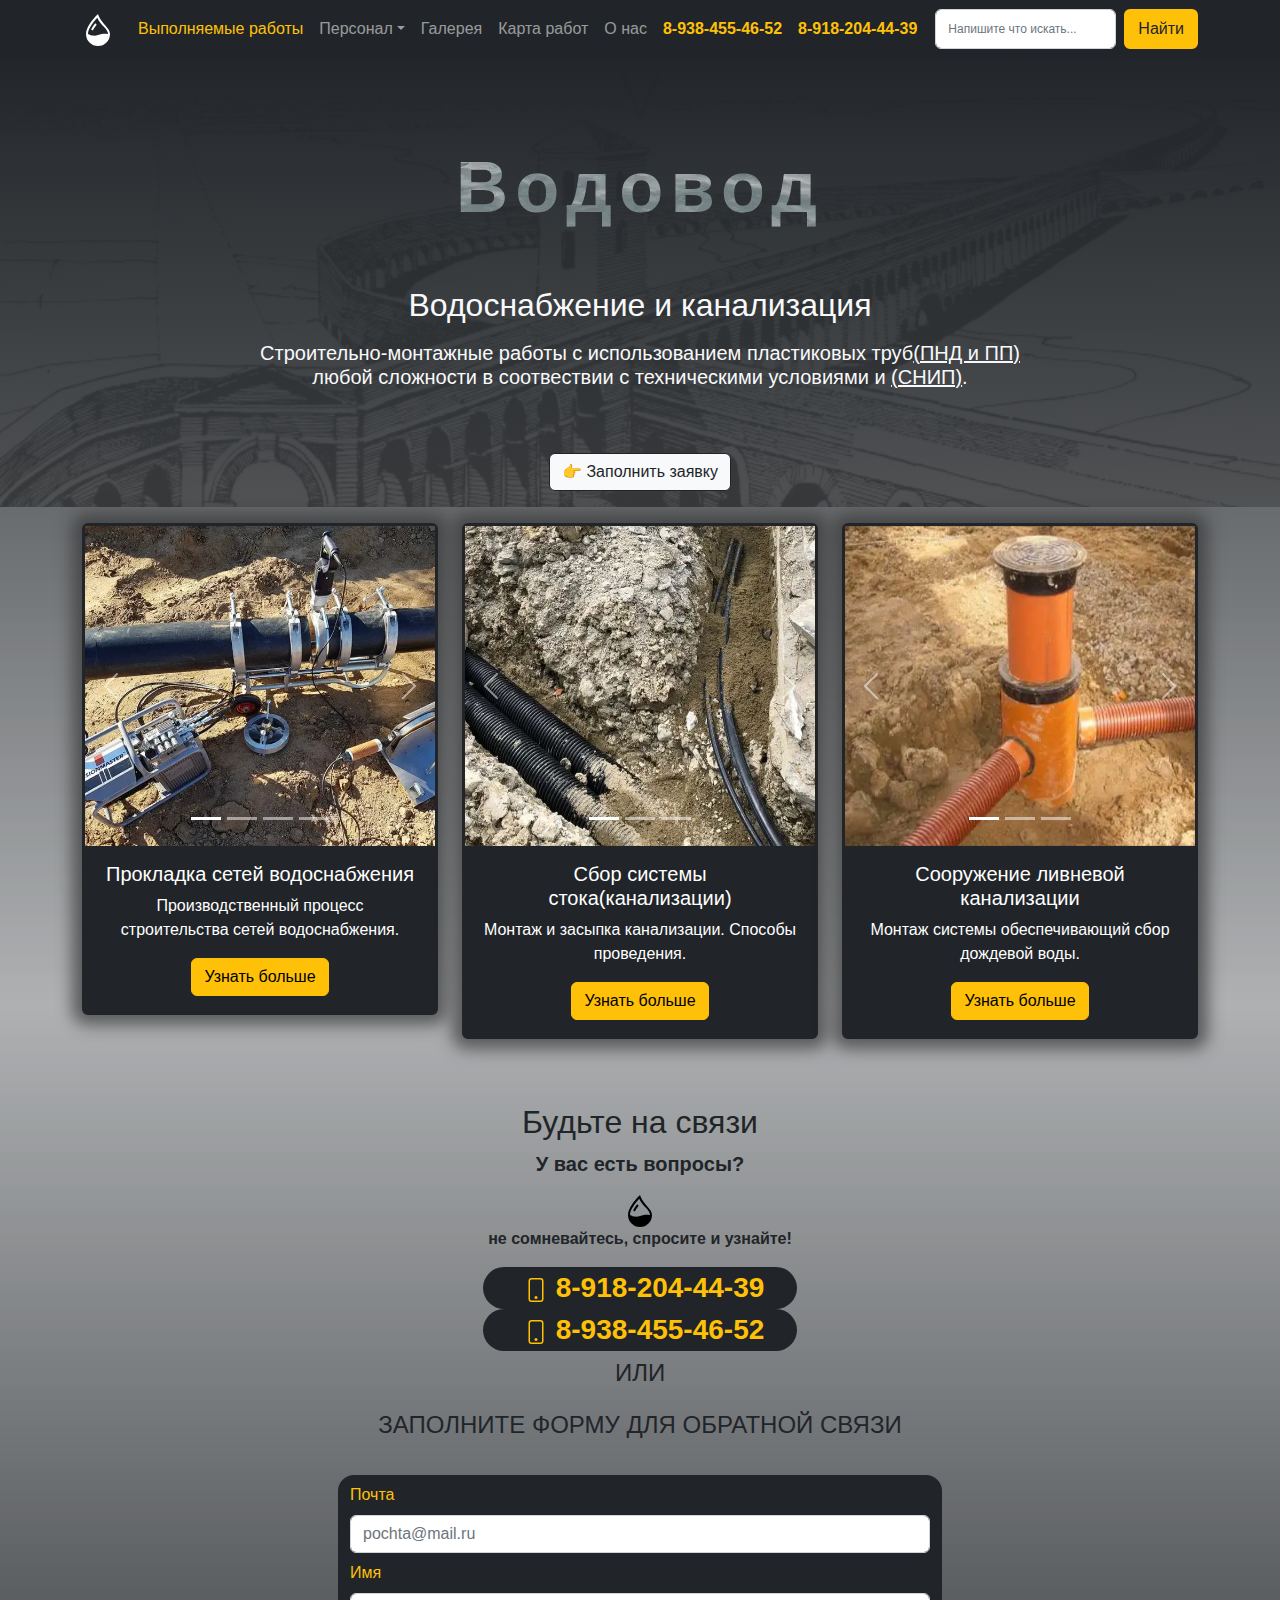
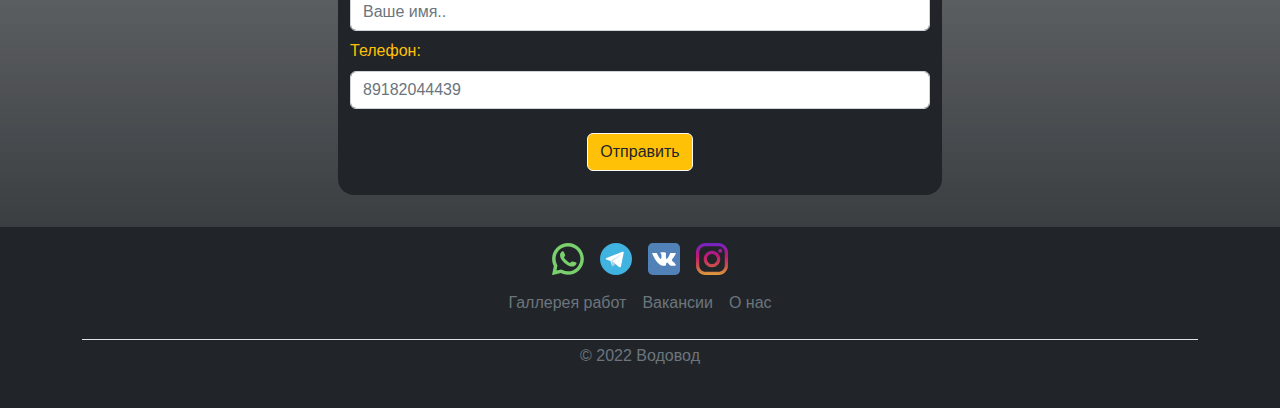
==== commit 1ac76ac2: "Update index.html" ====
--- a/index.html
+++ b/index.html
@@ -1,8 +1,7 @@
 <!DOCTYPE html><html lang="en"><head><meta charset="UTF-8"><meta http-equiv="X-UA-Compatible" content="IE=chrome"><meta name="viewport" content="width=device-width,initial-scale=1"><title>Водовод Сочи. Водоснабжение и канализация.</title><!--Изменения--><meta name="description" content="Водоснабжение и канализация в Сочи.Проектироание, строительство, ввод в эксплуатацию и ремонт наружных сетей водоснабженя, и канализации."><link rel="canonical" href="https://www.mysite.xxx/index.html"><!--Изменения--><link rel="icon" href="droplet.svg" type="image/svg+xml"><style>@charset "UTF-8";/*!
- * Bootstrap  v5.2.2 (https://getbootstrap.com/)
- * Copyright 2011-2022 The Bootstrap Authors
- * Copyright 2011-2022 Twitter, Inc.
- * Licensed under MIT (https://github.com/twbs/bootstrap/blob/main/LICENSE)
+
+
+
  */:root{--bs-blue:#0d6efd;--bs-indigo:#6610f2;--bs-purple:#6f42c1;--bs-pink:#d63384;--bs-red:#dc3545;--bs-orange:#fd7e14;--bs-yellow:#ffc107;--bs-green:#198754;--bs-teal:#20c997;--bs-cyan:#0dcaf0;--bs-black:#000;--bs-white:#fff;--bs-gray:#6c757d;--bs-gray-dark:#343a40;--bs-gray-100:#f8f9fa;--bs-gray-200:#e9ecef;--bs-gray-300:#dee2e6;--bs-gray-400:#ced4da;--bs-gray-500:#adb5bd;--bs-gray-600:#6c757d;--bs-gray-700:#495057;--bs-gray-800:#343a40;--bs-gray-900:#212529;--bs-primary:#0d6efd;--bs-secondary:#6c757d;--bs-success:#198754;--bs-info:#0dcaf0;--bs-warning:#ffc107;--bs-danger:#dc3545;--bs-light:#f8f9fa;--bs-dark:#212529;--bs-primary-rgb:13,110,253;--bs-secondary-rgb:108,117,125;--bs-success-rgb:25,135,84;--bs-info-rgb:13,202,240;--bs-warning-rgb:255,193,7;--bs-danger-rgb:220,53,69;--bs-light-rgb:248,249,250;--bs-dark-rgb:33,37,41;--bs-white-rgb:255,255,255;--bs-black-rgb:0,0,0;--bs-body-color-rgb:33,37,41;--bs-body-bg-rgb:255,255,255;--bs-font-sans-serif:system-ui,-apple-system,"Segoe UI",Roboto,"Helvetica Neue","Noto Sans","Liberation Sans",Arial,sans-serif,"Apple Color Emoji","Segoe UI Emoji","Segoe UI Symbol","Noto Color Emoji";--bs-font-monospace:SFMono-Regular,Menlo,Monaco,Consolas,"Liberation Mono","Courier New",monospace;--bs-gradient:linear-gradient(180deg, rgba(255, 255, 255, 0.15), rgba(255, 255, 255, 0));--bs-body-font-family:var(--bs-font-sans-serif);--bs-body-font-size:1rem;--bs-body-font-weight:400;--bs-body-line-height:1.5;--bs-body-color:#212529;--bs-body-bg:#fff;--bs-border-width:1px;--bs-border-style:solid;--bs-border-color:#dee2e6;--bs-border-color-translucent:rgba(0, 0, 0, 0.175);--bs-border-radius:0.375rem;--bs-border-radius-sm:0.25rem;--bs-border-radius-lg:0.5rem;--bs-border-radius-xl:1rem;--bs-border-radius-2xl:2rem;--bs-border-radius-pill:50rem;--bs-link-color:#0d6efd;--bs-link-hover-color:#0a58ca;--bs-code-color:#d63384;--bs-highlight-bg:#fff3cd}*,::after,::before{box-sizing:border-box}@media (prefers-reduced-motion:no-preference){:root{scroll-behavior:smooth}}body{margin:0;font-family:var(--bs-body-font-family);font-size:var(--bs-body-font-size);font-weight:var(--bs-body-font-weight);line-height:var(--bs-body-line-height);color:var(--bs-body-color);text-align:var(--bs-body-text-align);background-color:var(--bs-body-bg);-webkit-text-size-adjust:100%;-webkit-tap-highlight-color:transparent}hr{margin:1rem 0;color:inherit;border:0;border-top:1px solid;opacity:.25}.h1,.h2,.h3,.h4,.h5,.h6,h1,h2,h3,h4,h5,h6{margin-top:0;margin-bottom:.5rem;font-weight:500;line-height:1.2}.h1,h1{font-size:calc(1.375rem + 1.5vw)}@media (min-width:1200px){.h1,h1{font-size:2.5rem}}.h2,h2{font-size:calc(1.325rem + .9vw)}@media (min-width:1200px){.h2,h2{font-size:2rem}}.h3,h3{font-size:calc(1.3rem + .6vw)}@media (min-width:1200px){.h3,h3{font-size:1.75rem}}.h4,h4{font-size:calc(1.275rem + .3vw)}@media (min-width:1200px){.h4,h4{font-size:1.5rem}}.h5,h5{font-size:1.25rem}.h6,h6{font-size:1rem}p{margin-top:0;margin-bottom:1rem}abbr[title]{-webkit-text-decoration:underline dotted;text-decoration:underline dotted;cursor:help;-webkit-text-decoration-skip-ink:none;text-decoration-skip-ink:none}address{margin-bottom:1rem;font-style:normal;line-height:inherit}ol,ul{padding-left:2rem}dl,ol,ul{margin-top:0;margin-bottom:1rem}ol ol,ol ul,ul ol,ul ul{margin-bottom:0}dt{font-weight:700}dd{margin-bottom:.5rem;margin-left:0}blockquote{margin:0 0 1rem}b,strong{font-weight:bolder}.small,small{font-size:.875em}.mark,mark{padding:.1875em;background-color:var(--bs-highlight-bg)}sub,sup{position:relative;font-size:.75em;line-height:0;vertical-align:baseline}sub{bottom:-.25em}sup{top:-.5em}a{color:var(--bs-link-color);text-decoration:underline}a:hover{color:var(--bs-link-hover-color)}a:not([href]):not([class]),a:not([href]):not([class]):hover{color:inherit;text-decoration:none}code,kbd,pre,samp{font-family:var(--bs-font-monospace);font-size:1em}pre{display:block;margin-top:0;margin-bottom:1rem;overflow:auto;font-size:.875em}pre code{font-size:inherit;color:inherit;word-break:normal}code{font-size:.875em;color:var(--bs-code-color);word-wrap:break-word}a>code{color:inherit}kbd{padding:.1875rem .375rem;font-size:.875em;color:var(--bs-body-bg);background-color:var(--bs-body-color);border-radius:.25rem}kbd kbd{padding:0;font-size:1em}figure{margin:0 0 1rem}img,svg{vertical-align:middle}table{caption-side:bottom;border-collapse:collapse}caption{padding-top:.5rem;padding-bottom:.5rem;color:#6c757d;text-align:left}th{text-align:inherit;text-align:-webkit-match-parent}tbody,td,tfoot,th,thead,tr{border-color:inherit;border-style:solid;border-width:0}label{display:inline-block}button{border-radius:0}button:focus:not(:focus-visible){outline:0}button,input,optgroup,select,textarea{margin:0;font-family:inherit;font-size:inherit;line-height:inherit}button,select{text-transform:none}[role=button]{cursor:pointer}select{word-wrap:normal}select:disabled{opacity:1}[list]:not([type=date]):not([type=datetime-local]):not([type=month]):not([type=week]):not([type=time])::-webkit-calendar-picker-indicator{display:none!important}[type=button],[type=reset],[type=submit],button{-webkit-appearance:button}[type=button]:not(:disabled),[type=reset]:not(:disabled),[type=submit]:not(:disabled),button:not(:disabled){cursor:pointer}::-moz-focus-inner{padding:0;border-style:none}textarea{resize:vertical}fieldset{min-width:0;padding:0;margin:0;border:0}legend{float:left;width:100%;padding:0;margin-bottom:.5rem;font-size:calc(1.275rem + .3vw);line-height:inherit}@media (min-width:1200px){legend{font-size:1.5rem}}legend+*{clear:left}::-webkit-datetime-edit-day-field,::-webkit-datetime-edit-fields-wrapper,::-webkit-datetime-edit-hour-field,::-webkit-datetime-edit-minute,::-webkit-datetime-edit-month-field,::-webkit-datetime-edit-text,::-webkit-datetime-edit-year-field{padding:0}::-webkit-inner-spin-button{height:auto}[type=search]{outline-offset:-2px;-webkit-appearance:textfield}::-webkit-search-decoration{-webkit-appearance:none}::-webkit-color-swatch-wrapper{padding:0}::-webkit-file-upload-button{font:inherit;-webkit-appearance:button}::file-selector-button{font:inherit;-webkit-appearance:button}output{display:inline-block}iframe{border:0}summary{display:list-item;cursor:pointer}progress{vertical-align:baseline}[hidden]{display:none!important}.lead{font-size:1.25rem;font-weight:300}.display-1{font-size:calc(1.625rem + 4.5vw);font-weight:300;line-height:1.2}@media (min-width:1200px){.display-1{font-size:5rem}}.display-2{font-size:calc(1.575rem + 3.9vw);font-weight:300;line-height:1.2}@media (min-width:1200px){.display-2{font-size:4.5rem}}.display-3{font-size:calc(1.525rem + 3.3vw);font-weight:300;line-height:1.2}@media (min-width:1200px){.display-3{font-size:4rem}}.display-4{font-size:calc(1.475rem + 2.7vw);font-weight:300;line-height:1.2}@media (min-width:1200px){.display-4{font-size:3.5rem}}.display-5{font-size:calc(1.425rem + 2.1vw);font-weight:300;line-height:1.2}@media (min-width:1200px){.display-5{font-size:3rem}}.display-6{font-size:calc(1.375rem + 1.5vw);font-weight:300;line-height:1.2}@media (min-width:1200px){.display-6{font-size:2.5rem}}.list-unstyled{padding-left:0;list-style:none}.list-inline{padding-left:0;list-style:none}.list-inline-item{display:inline-block}.list-inline-item:not(:last-child){margin-right:.5rem}.initialism{font-size:.875em;text-transform:uppercase}.blockquote{margin-bottom:1rem;font-size:1.25rem}.blockquote>:last-child{margin-bottom:0}.blockquote-footer{margin-top:-1rem;margin-bottom:1rem;font-size:.875em;color:#6c757d}.blockquote-footer::before{content:"— "}.img-fluid{max-width:100%;height:auto}.img-thumbnail{padding:.25rem;background-color:#fff;border:1px solid var(--bs-border-color);border-radius:.375rem;max-width:100%;height:auto}.figure{display:inline-block}.figure-img{margin-bottom:.5rem;line-height:1}.figure-caption{font-size:.875em;color:#6c757d}.container,.container-fluid,.container-lg,.container-md,.container-sm,.container-xl,.container-xxl{--bs-gutter-x:1.5rem;--bs-gutter-y:0;width:100%;padding-right:calc(var(--bs-gutter-x) * .5);padding-left:calc(var(--bs-gutter-x) * .5);margin-right:auto;margin-left:auto}@media (min-width:576px){.container,.container-sm{max-width:540px}}@media (min-width:768px){.container,.container-md,.container-sm{max-width:720px}}@media (min-width:992px){.container,.container-lg,.container-md,.container-sm{max-width:960px}}@media (min-width:1200px){.container,.container-lg,.container-md,.container-sm,.container-xl{max-width:1140px}}@media (min-width:1400px){.container,.container-lg,.container-md,.container-sm,.container-xl,.container-xxl{max-width:1320px}}.row{--bs-gutter-x:1.5rem;--bs-gutter-y:0;display:flex;flex-wrap:wrap;margin-top:calc(-1 * var(--bs-gutter-y));margin-right:calc(-.5 * var(--bs-gutter-x));margin-left:calc(-.5 * var(--bs-gutter-x))}.row>*{flex-shrink:0;width:100%;max-width:100%;padding-right:calc(var(--bs-gutter-x) * .5);padding-left:calc(var(--bs-gutter-x) * .5);margin-top:var(--bs-gutter-y)}.col{flex:1 0 0%}.row-cols-auto>*{flex:0 0 auto;width:auto}.row-cols-1>*{flex:0 0 auto;width:100%}.row-cols-2>*{flex:0 0 auto;width:50%}.row-cols-3>*{flex:0 0 auto;width:33.3333333333%}.row-cols-4>*{flex:0 0 auto;width:25%}.row-cols-5>*{flex:0 0 auto;width:20%}.row-cols-6>*{flex:0 0 auto;width:16.6666666667%}.col-auto{flex:0 0 auto;width:auto}.col-1{flex:0 0 auto;width:8.33333333%}.col-2{flex:0 0 auto;width:16.66666667%}.col-3{flex:0 0 auto;width:25%}.col-4{flex:0 0 auto;width:33.33333333%}.col-5{flex:0 0 auto;width:41.66666667%}.col-6{flex:0 0 auto;width:50%}.col-7{flex:0 0 auto;width:58.33333333%}.col-8{flex:0 0 auto;width:66.66666667%}.col-9{flex:0 0 auto;width:75%}.col-10{flex:0 0 auto;width:83.33333333%}.col-11{flex:0 0 auto;width:91.66666667%}.col-12{flex:0 0 auto;width:100%}.offset-1{margin-left:8.33333333%}.offset-2{margin-left:16.66666667%}.offset-3{margin-left:25%}.offset-4{margin-left:33.33333333%}.offset-5{margin-left:41.66666667%}.offset-6{margin-left:50%}.offset-7{margin-left:58.33333333%}.offset-8{margin-left:66.66666667%}.offset-9{margin-left:75%}.offset-10{margin-left:83.33333333%}.offset-11{margin-left:91.66666667%}.g-0,.gx-0{--bs-gutter-x:0}.g-0,.gy-0{--bs-gutter-y:0}.g-1,.gx-1{--bs-gutter-x:0.25rem}.g-1,.gy-1{--bs-gutter-y:0.25rem}.g-2,.gx-2{--bs-gutter-x:0.5rem}.g-2,.gy-2{--bs-gutter-y:0.5rem}.g-3,.gx-3{--bs-gutter-x:1rem}.g-3,.gy-3{--bs-gutter-y:1rem}.g-4,.gx-4{--bs-gutter-x:1.5rem}.g-4,.gy-4{--bs-gutter-y:1.5rem}.g-5,.gx-5{--bs-gutter-x:3rem}.g-5,.gy-5{--bs-gutter-y:3rem}@media (min-width:576px){.col-sm{flex:1 0 0%}.row-cols-sm-auto>*{flex:0 0 auto;width:auto}.row-cols-sm-1>*{flex:0 0 auto;width:100%}.row-cols-sm-2>*{flex:0 0 auto;width:50%}.row-cols-sm-3>*{flex:0 0 auto;width:33.3333333333%}.row-cols-sm-4>*{flex:0 0 auto;width:25%}.row-cols-sm-5>*{flex:0 0 auto;width:20%}.row-cols-sm-6>*{flex:0 0 auto;width:16.6666666667%}.col-sm-auto{flex:0 0 auto;width:auto}.col-sm-1{flex:0 0 auto;width:8.33333333%}.col-sm-2{flex:0 0 auto;width:16.66666667%}.col-sm-3{flex:0 0 auto;width:25%}.col-sm-4{flex:0 0 auto;width:33.33333333%}.col-sm-5{flex:0 0 auto;width:41.66666667%}.col-sm-6{flex:0 0 auto;width:50%}.col-sm-7{flex:0 0 auto;width:58.33333333%}.col-sm-8{flex:0 0 auto;width:66.66666667%}.col-sm-9{flex:0 0 auto;width:75%}.col-sm-10{flex:0 0 auto;width:83.33333333%}.col-sm-11{flex:0 0 auto;width:91.66666667%}.col-sm-12{flex:0 0 auto;width:100%}.offset-sm-0{margin-left:0}.offset-sm-1{margin-left:8.33333333%}.offset-sm-2{margin-left:16.66666667%}.offset-sm-3{margin-left:25%}.offset-sm-4{margin-left:33.33333333%}.offset-sm-5{margin-left:41.66666667%}.offset-sm-6{margin-left:50%}.offset-sm-7{margin-left:58.33333333%}.offset-sm-8{margin-left:66.66666667%}.offset-sm-9{margin-left:75%}.offset-sm-10{margin-left:83.33333333%}.offset-sm-11{margin-left:91.66666667%}.g-sm-0,.gx-sm-0{--bs-gutter-x:0}.g-sm-0,.gy-sm-0{--bs-gutter-y:0}.g-sm-1,.gx-sm-1{--bs-gutter-x:0.25rem}.g-sm-1,.gy-sm-1{--bs-gutter-y:0.25rem}.g-sm-2,.gx-sm-2{--bs-gutter-x:0.5rem}.g-sm-2,.gy-sm-2{--bs-gutter-y:0.5rem}.g-sm-3,.gx-sm-3{--bs-gutter-x:1rem}.g-sm-3,.gy-sm-3{--bs-gutter-y:1rem}.g-sm-4,.gx-sm-4{--bs-gutter-x:1.5rem}.g-sm-4,.gy-sm-4{--bs-gutter-y:1.5rem}.g-sm-5,.gx-sm-5{--bs-gutter-x:3rem}.g-sm-5,.gy-sm-5{--bs-gutter-y:3rem}}@media (min-width:768px){.col-md{flex:1 0 0%}.row-cols-md-auto>*{flex:0 0 auto;width:auto}.row-cols-md-1>*{flex:0 0 auto;width:100%}.row-cols-md-2>*{flex:0 0 auto;width:50%}.row-cols-md-3>*{flex:0 0 auto;width:33.3333333333%}.row-cols-md-4>*{flex:0 0 auto;width:25%}.row-cols-md-5>*{flex:0 0 auto;width:20%}.row-cols-md-6>*{flex:0 0 auto;width:16.6666666667%}.col-md-auto{flex:0 0 auto;width:auto}.col-md-1{flex:0 0 auto;width:8.33333333%}.col-md-2{flex:0 0 auto;width:16.66666667%}.col-md-3{flex:0 0 auto;width:25%}.col-md-4{flex:0 0 auto;width:33.33333333%}.col-md-5{flex:0 0 auto;width:41.66666667%}.col-md-6{flex:0 0 auto;width:50%}.col-md-7{flex:0 0 auto;width:58.33333333%}.col-md-8{flex:0 0 auto;width:66.66666667%}.col-md-9{flex:0 0 auto;width:75%}.col-md-10{flex:0 0 auto;width:83.33333333%}.col-md-11{flex:0 0 auto;width:91.66666667%}.col-md-12{flex:0 0 auto;width:100%}.offset-md-0{margin-left:0}.offset-md-1{margin-left:8.33333333%}.offset-md-2{margin-left:16.66666667%}.offset-md-3{margin-left:25%}.offset-md-4{margin-left:33.33333333%}.offset-md-5{margin-left:41.66666667%}.offset-md-6{margin-left:50%}.offset-md-7{margin-left:58.33333333%}.offset-md-8{margin-left:66.66666667%}.offset-md-9{margin-left:75%}.offset-md-10{margin-left:83.33333333%}.offset-md-11{margin-left:91.66666667%}.g-md-0,.gx-md-0{--bs-gutter-x:0}.g-md-0,.gy-md-0{--bs-gutter-y:0}.g-md-1,.gx-md-1{--bs-gutter-x:0.25rem}.g-md-1,.gy-md-1{--bs-gutter-y:0.25rem}.g-md-2,.gx-md-2{--bs-gutter-x:0.5rem}.g-md-2,.gy-md-2{--bs-gutter-y:0.5rem}.g-md-3,.gx-md-3{--bs-gutter-x:1rem}.g-md-3,.gy-md-3{--bs-gutter-y:1rem}.g-md-4,.gx-md-4{--bs-gutter-x:1.5rem}.g-md-4,.gy-md-4{--bs-gutter-y:1.5rem}.g-md-5,.gx-md-5{--bs-gutter-x:3rem}.g-md-5,.gy-md-5{--bs-gutter-y:3rem}}@media (min-width:992px){.col-lg{flex:1 0 0%}.row-cols-lg-auto>*{flex:0 0 auto;width:auto}.row-cols-lg-1>*{flex:0 0 auto;width:100%}.row-cols-lg-2>*{flex:0 0 auto;width:50%}.row-cols-lg-3>*{flex:0 0 auto;width:33.3333333333%}.row-cols-lg-4>*{flex:0 0 auto;width:25%}.row-cols-lg-5>*{flex:0 0 auto;width:20%}.row-cols-lg-6>*{flex:0 0 auto;width:16.6666666667%}.col-lg-auto{flex:0 0 auto;width:auto}.col-lg-1{flex:0 0 auto;width:8.33333333%}.col-lg-2{flex:0 0 auto;width:16.66666667%}.col-lg-3{flex:0 0 auto;width:25%}.col-lg-4{flex:0 0 auto;width:33.33333333%}.col-lg-5{flex:0 0 auto;width:41.66666667%}.col-lg-6{flex:0 0 auto;width:50%}.col-lg-7{flex:0 0 auto;width:58.33333333%}.col-lg-8{flex:0 0 auto;width:66.66666667%}.col-lg-9{flex:0 0 auto;width:75%}.col-lg-10{flex:0 0 auto;width:83.33333333%}.col-lg-11{flex:0 0 auto;width:91.66666667%}.col-lg-12{flex:0 0 auto;width:100%}.offset-lg-0{margin-left:0}.offset-lg-1{margin-left:8.33333333%}.offset-lg-2{margin-left:16.66666667%}.offset-lg-3{margin-left:25%}.offset-lg-4{margin-left:33.33333333%}.offset-lg-5{margin-left:41.66666667%}.offset-lg-6{margin-left:50%}.offset-lg-7{margin-left:58.33333333%}.offset-lg-8{margin-left:66.66666667%}.offset-lg-9{margin-left:75%}.offset-lg-10{margin-left:83.33333333%}.offset-lg-11{margin-left:91.66666667%}.g-lg-0,.gx-lg-0{--bs-gutter-x:0}.g-lg-0,.gy-lg-0{--bs-gutter-y:0}.g-lg-1,.gx-lg-1{--bs-gutter-x:0.25rem}.g-lg-1,.gy-lg-1{--bs-gutter-y:0.25rem}.g-lg-2,.gx-lg-2{--bs-gutter-x:0.5rem}.g-lg-2,.gy-lg-2{--bs-gutter-y:0.5rem}.g-lg-3,.gx-lg-3{--bs-gutter-x:1rem}.g-lg-3,.gy-lg-3{--bs-gutter-y:1rem}.g-lg-4,.gx-lg-4{--bs-gutter-x:1.5rem}.g-lg-4,.gy-lg-4{--bs-gutter-y:1.5rem}.g-lg-5,.gx-lg-5{--bs-gutter-x:3rem}.g-lg-5,.gy-lg-5{--bs-gutter-y:3rem}}@media (min-width:1200px){.col-xl{flex:1 0 0%}.row-cols-xl-auto>*{flex:0 0 auto;width:auto}.row-cols-xl-1>*{flex:0 0 auto;width:100%}.row-cols-xl-2>*{flex:0 0 auto;width:50%}.row-cols-xl-3>*{flex:0 0 auto;width:33.3333333333%}.row-cols-xl-4>*{flex:0 0 auto;width:25%}.row-cols-xl-5>*{flex:0 0 auto;width:20%}.row-cols-xl-6>*{flex:0 0 auto;width:16.6666666667%}.col-xl-auto{flex:0 0 auto;width:auto}.col-xl-1{flex:0 0 auto;width:8.33333333%}.col-xl-2{flex:0 0 auto;width:16.66666667%}.col-xl-3{flex:0 0 auto;width:25%}.col-xl-4{flex:0 0 auto;width:33.33333333%}.col-xl-5{flex:0 0 auto;width:41.66666667%}.col-xl-6{flex:0 0 auto;width:50%}.col-xl-7{flex:0 0 auto;width:58.33333333%}.col-xl-8{flex:0 0 auto;width:66.66666667%}.col-xl-9{flex:0 0 auto;width:75%}.col-xl-10{flex:0 0 auto;width:83.33333333%}.col-xl-11{flex:0 0 auto;width:91.66666667%}.col-xl-12{flex:0 0 auto;width:100%}.offset-xl-0{margin-left:0}.offset-xl-1{margin-left:8.33333333%}.offset-xl-2{margin-left:16.66666667%}.offset-xl-3{margin-left:25%}.offset-xl-4{margin-left:33.33333333%}.offset-xl-5{margin-left:41.66666667%}.offset-xl-6{margin-left:50%}.offset-xl-7{margin-left:58.33333333%}.offset-xl-8{margin-left:66.66666667%}.offset-xl-9{margin-left:75%}.offset-xl-10{margin-left:83.33333333%}.offset-xl-11{margin-left:91.66666667%}.g-xl-0,.gx-xl-0{--bs-gutter-x:0}.g-xl-0,.gy-xl-0{--bs-gutter-y:0}.g-xl-1,.gx-xl-1{--bs-gutter-x:0.25rem}.g-xl-1,.gy-xl-1{--bs-gutter-y:0.25rem}.g-xl-2,.gx-xl-2{--bs-gutter-x:0.5rem}.g-xl-2,.gy-xl-2{--bs-gutter-y:0.5rem}.g-xl-3,.gx-xl-3{--bs-gutter-x:1rem}.g-xl-3,.gy-xl-3{--bs-gutter-y:1rem}.g-xl-4,.gx-xl-4{--bs-gutter-x:1.5rem}.g-xl-4,.gy-xl-4{--bs-gutter-y:1.5rem}.g-xl-5,.gx-xl-5{--bs-gutter-x:3rem}.g-xl-5,.gy-xl-5{--bs-gutter-y:3rem}}@media (min-width:1400px){.col-xxl{flex:1 0 0%}.row-cols-xxl-auto>*{flex:0 0 auto;width:auto}.row-cols-xxl-1>*{flex:0 0 auto;width:100%}.row-cols-xxl-2>*{flex:0 0 auto;width:50%}.row-cols-xxl-3>*{flex:0 0 auto;width:33.3333333333%}.row-cols-xxl-4>*{flex:0 0 auto;width:25%}.row-cols-xxl-5>*{flex:0 0 auto;width:20%}.row-cols-xxl-6>*{flex:0 0 auto;width:16.6666666667%}.col-xxl-auto{flex:0 0 auto;width:auto}.col-xxl-1{flex:0 0 auto;width:8.33333333%}.col-xxl-2{flex:0 0 auto;width:16.66666667%}.col-xxl-3{flex:0 0 auto;width:25%}.col-xxl-4{flex:0 0 auto;width:33.33333333%}.col-xxl-5{flex:0 0 auto;width:41.66666667%}.col-xxl-6{flex:0 0 auto;width:50%}.col-xxl-7{flex:0 0 auto;width:58.33333333%}.col-xxl-8{flex:0 0 auto;width:66.66666667%}.col-xxl-9{flex:0 0 auto;width:75%}.col-xxl-10{flex:0 0 auto;width:83.33333333%}.col-xxl-11{flex:0 0 auto;width:91.66666667%}.col-xxl-12{flex:0 0 auto;width:100%}.offset-xxl-0{margin-left:0}.offset-xxl-1{margin-left:8.33333333%}.offset-xxl-2{margin-left:16.66666667%}.offset-xxl-3{margin-left:25%}.offset-xxl-4{margin-left:33.33333333%}.offset-xxl-5{margin-left:41.66666667%}.offset-xxl-6{margin-left:50%}.offset-xxl-7{margin-left:58.33333333%}.offset-xxl-8{margin-left:66.66666667%}.offset-xxl-9{margin-left:75%}.offset-xxl-10{margin-left:83.33333333%}.offset-xxl-11{margin-left:91.66666667%}.g-xxl-0,.gx-xxl-0{--bs-gutter-x:0}.g-xxl-0,.gy-xxl-0{--bs-gutter-y:0}.g-xxl-1,.gx-xxl-1{--bs-gutter-x:0.25rem}.g-xxl-1,.gy-xxl-1{--bs-gutter-y:0.25rem}.g-xxl-2,.gx-xxl-2{--bs-gutter-x:0.5rem}.g-xxl-2,.gy-xxl-2{--bs-gutter-y:0.5rem}.g-xxl-3,.gx-xxl-3{--bs-gutter-x:1rem}.g-xxl-3,.gy-xxl-3{--bs-gutter-y:1rem}.g-xxl-4,.gx-xxl-4{--bs-gutter-x:1.5rem}.g-xxl-4,.gy-xxl-4{--bs-gutter-y:1.5rem}.g-xxl-5,.gx-xxl-5{--bs-gutter-x:3rem}.g-xxl-5,.gy-xxl-5{--bs-gutter-y:3rem}}.table{--bs-table-color:var(--bs-body-color);--bs-table-bg:transparent;--bs-table-border-color:var(--bs-border-color);--bs-table-accent-bg:transparent;--bs-table-striped-color:var(--bs-body-color);--bs-table-striped-bg:rgba(0, 0, 0, 0.05);--bs-table-active-color:var(--bs-body-color);--bs-table-active-bg:rgba(0, 0, 0, 0.1);--bs-table-hover-color:var(--bs-body-color);--bs-table-hover-bg:rgba(0, 0, 0, 0.075);width:100%;margin-bottom:1rem;color:var(--bs-table-color);vertical-align:top;border-color:var(--bs-table-border-color)}.table>:not(caption)>*>*{padding:.5rem .5rem;background-color:var(--bs-table-bg);border-bottom-width:1px;box-shadow:inset 0 0 0 9999px var(--bs-table-accent-bg)}.table>tbody{vertical-align:inherit}.table>thead{vertical-align:bottom}.table-group-divider{border-top:2px solid currentcolor}.caption-top{caption-side:top}.table-sm>:not(caption)>*>*{padding:.25rem .25rem}.table-bordered>:not(caption)>*{border-width:1px 0}.table-bordered>:not(caption)>*>*{border-width:0 1px}.table-borderless>:not(caption)>*>*{border-bottom-width:0}.table-borderless>:not(:first-child){border-top-width:0}.table-striped>tbody>tr:nth-of-type(odd)>*{--bs-table-accent-bg:var(--bs-table-striped-bg);color:var(--bs-table-striped-color)}.table-striped-columns>:not(caption)>tr>:nth-child(2n){--bs-table-accent-bg:var(--bs-table-striped-bg);color:var(--bs-table-striped-color)}.table-active{--bs-table-accent-bg:var(--bs-table-active-bg);color:var(--bs-table-active-color)}.table-hover>tbody>tr:hover>*{--bs-table-accent-bg:var(--bs-table-hover-bg);color:var(--bs-table-hover-color)}.table-primary{--bs-table-color:#000;--bs-table-bg:#cfe2ff;--bs-table-border-color:#bacbe6;--bs-table-striped-bg:#c5d7f2;--bs-table-striped-color:#000;--bs-table-active-bg:#bacbe6;--bs-table-active-color:#000;--bs-table-hover-bg:#bfd1ec;--bs-table-hover-color:#000;color:var(--bs-table-color);border-color:var(--bs-table-border-color)}.table-secondary{--bs-table-color:#000;--bs-table-bg:#e2e3e5;--bs-table-border-color:#cbccce;--bs-table-striped-bg:#d7d8da;--bs-table-striped-color:#000;--bs-table-active-bg:#cbccce;--bs-table-active-color:#000;--bs-table-hover-bg:#d1d2d4;--bs-table-hover-color:#000;color:var(--bs-table-color);border-color:var(--bs-table-border-color)}.table-success{--bs-table-color:#000;--bs-table-bg:#d1e7dd;--bs-table-border-color:#bcd0c7;--bs-table-striped-bg:#c7dbd2;--bs-table-striped-color:#000;--bs-table-active-bg:#bcd0c7;--bs-table-active-color:#000;--bs-table-hover-bg:#c1d6cc;--bs-table-hover-color:#000;color:var(--bs-table-color);border-color:var(--bs-table-border-color)}.table-info{--bs-table-color:#000;--bs-table-bg:#cff4fc;--bs-table-border-color:#badce3;--bs-table-striped-bg:#c5e8ef;--bs-table-striped-color:#000;--bs-table-active-bg:#badce3;--bs-table-active-color:#000;--bs-table-hover-bg:#bfe2e9;--bs-table-hover-color:#000;color:var(--bs-table-color);border-color:var(--bs-table-border-color)}.table-warning{--bs-table-color:#000;--bs-table-bg:#fff3cd;--bs-table-border-color:#e6dbb9;--bs-table-striped-bg:#f2e7c3;--bs-table-striped-color:#000;--bs-table-active-bg:#e6dbb9;--bs-table-active-color:#000;--bs-table-hover-bg:#ece1be;--bs-table-hover-color:#000;color:var(--bs-table-color);border-color:var(--bs-table-border-color)}.table-danger{--bs-table-color:#000;--bs-table-bg:#f8d7da;--bs-table-border-color:#dfc2c4;--bs-table-striped-bg:#eccccf;--bs-table-striped-color:#000;--bs-table-active-bg:#dfc2c4;--bs-table-active-color:#000;--bs-table-hover-bg:#e5c7ca;--bs-table-hover-color:#000;color:var(--bs-table-color);border-color:var(--bs-table-border-color)}.table-light{--bs-table-color:#000;--bs-table-bg:#f8f9fa;--bs-table-border-color:#dfe0e1;--bs-table-striped-bg:#ecedee;--bs-table-striped-color:#000;--bs-table-active-bg:#dfe0e1;--bs-table-active-color:#000;--bs-table-hover-bg:#e5e6e7;--bs-table-hover-color:#000;color:var(--bs-table-color);border-color:var(--bs-table-border-color)}.table-dark{--bs-table-color:#fff;--bs-table-bg:#212529;--bs-table-border-color:#373b3e;--bs-table-striped-bg:#2c3034;--bs-table-striped-color:#fff;--bs-table-active-bg:#373b3e;--bs-table-active-color:#fff;--bs-table-hover-bg:#323539;--bs-table-hover-color:#fff;color:var(--bs-table-color);border-color:var(--bs-table-border-color)}.table-responsive{overflow-x:auto;-webkit-overflow-scrolling:touch}@media (max-width:575.98px){.table-responsive-sm{overflow-x:auto;-webkit-overflow-scrolling:touch}}@media (max-width:767.98px){.table-responsive-md{overflow-x:auto;-webkit-overflow-scrolling:touch}}@media (max-width:991.98px){.table-responsive-lg{overflow-x:auto;-webkit-overflow-scrolling:touch}}@media (max-width:1199.98px){.table-responsive-xl{overflow-x:auto;-webkit-overflow-scrolling:touch}}@media (max-width:1399.98px){.table-responsive-xxl{overflow-x:auto;-webkit-overflow-scrolling:touch}}.form-label{margin-bottom:.5rem}.col-form-label{padding-top:calc(.375rem + 1px);padding-bottom:calc(.375rem + 1px);margin-bottom:0;font-size:inherit;line-height:1.5}.col-form-label-lg{padding-top:calc(.5rem + 1px);padding-bottom:calc(.5rem + 1px);font-size:1.25rem}.col-form-label-sm{padding-top:calc(.25rem + 1px);padding-bottom:calc(.25rem + 1px);font-size:.875rem}.form-text{margin-top:.25rem;font-size:.875em;color:#6c757d}.form-control{display:block;width:100%;padding:.375rem .75rem;font-size:1rem;font-weight:400;line-height:1.5;color:#212529;background-color:#fff;background-clip:padding-box;border:1px solid #ced4da;-webkit-appearance:none;-moz-appearance:none;appearance:none;border-radius:.375rem;transition:border-color .15s ease-in-out,box-shadow .15s ease-in-out}@media (prefers-reduced-motion:reduce){.form-control{transition:none}}.form-control[type=file]{overflow:hidden}.form-control[type=file]:not(:disabled):not([readonly]){cursor:pointer}.form-control:focus{color:#212529;background-color:#fff;border-color:#86b7fe;outline:0;box-shadow:0 0 0 .25rem rgba(13,110,253,.25)}.form-control::-webkit-date-and-time-value{height:1.5em}.form-control::-moz-placeholder{color:#6c757d;opacity:1}.form-control::placeholder{color:#6c757d;opacity:1}.form-control:disabled{background-color:#e9ecef;opacity:1}.form-control::-webkit-file-upload-button{padding:.375rem .75rem;margin:-.375rem -.75rem;-webkit-margin-end:.75rem;margin-inline-end:.75rem;color:#212529;background-color:#e9ecef;pointer-events:none;border-color:inherit;border-style:solid;border-width:0;border-inline-end-width:1px;border-radius:0;-webkit-transition:color .15s ease-in-out,background-color .15s ease-in-out,border-color .15s ease-in-out,box-shadow .15s ease-in-out;transition:color .15s ease-in-out,background-color .15s ease-in-out,border-color .15s ease-in-out,box-shadow .15s ease-in-out}.form-control::file-selector-button{padding:.375rem .75rem;margin:-.375rem -.75rem;-webkit-margin-end:.75rem;margin-inline-end:.75rem;color:#212529;background-color:#e9ecef;pointer-events:none;border-color:inherit;border-style:solid;border-width:0;border-inline-end-width:1px;border-radius:0;transition:color .15s ease-in-out,background-color .15s ease-in-out,border-color .15s ease-in-out,box-shadow .15s ease-in-out}@media (prefers-reduced-motion:reduce){.form-control::-webkit-file-upload-button{-webkit-transition:none;transition:none}.form-control::file-selector-button{transition:none}}.form-control:hover:not(:disabled):not([readonly])::-webkit-file-upload-button{background-color:#dde0e3}.form-control:hover:not(:disabled):not([readonly])::file-selector-button{background-color:#dde0e3}.form-control-plaintext{display:block;width:100%;padding:.375rem 0;margin-bottom:0;line-height:1.5;color:#212529;background-color:transparent;border:solid transparent;border-width:1px 0}.form-control-plaintext:focus{outline:0}.form-control-plaintext.form-control-lg,.form-control-plaintext.form-control-sm{padding-right:0;padding-left:0}.form-control-sm{min-height:calc(1.5em + .5rem + 2px);padding:.25rem .5rem;font-size:.875rem;border-radius:.25rem}.form-control-sm::-webkit-file-upload-button{padding:.25rem .5rem;margin:-.25rem -.5rem;-webkit-margin-end:.5rem;margin-inline-end:.5rem}.form-control-sm::file-selector-button{padding:.25rem .5rem;margin:-.25rem -.5rem;-webkit-margin-end:.5rem;margin-inline-end:.5rem}.form-control-lg{min-height:calc(1.5em + 1rem + 2px);padding:.5rem 1rem;font-size:1.25rem;border-radius:.5rem}.form-control-lg::-webkit-file-upload-button{padding:.5rem 1rem;margin:-.5rem -1rem;-webkit-margin-end:1rem;margin-inline-end:1rem}.form-control-lg::file-selector-button{padding:.5rem 1rem;margin:-.5rem -1rem;-webkit-margin-end:1rem;margin-inline-end:1rem}textarea.form-control{min-height:calc(1.5em + .75rem + 2px)}textarea.form-control-sm{min-height:calc(1.5em + .5rem + 2px)}textarea.form-control-lg{min-height:calc(1.5em + 1rem + 2px)}.form-control-color{width:3rem;height:calc(1.5em + .75rem + 2px);padding:.375rem}.form-control-color:not(:disabled):not([readonly]){cursor:pointer}.form-control-color::-moz-color-swatch{border:0!important;border-radius:.375rem}.form-control-color::-webkit-color-swatch{border-radius:.375rem}.form-control-color.form-control-sm{height:calc(1.5em + .5rem + 2px)}.form-control-color.form-control-lg{height:calc(1.5em + 1rem + 2px)}.form-select{display:block;width:100%;padding:.375rem 2.25rem .375rem .75rem;-moz-padding-start:calc(0.75rem - 3px);font-size:1rem;font-weight:400;line-height:1.5;color:#212529;background-color:#fff;background-image:url("data:image/svg+xml,%3csvg xmlns='http://www.w3.org/2000/svg' viewBox='0 0 16 16'%3e%3cpath fill='none' stroke='%23343a40' stroke-linecap='round' stroke-linejoin='round' stroke-width='2' d='m2 5 6 6 6-6'/%3e%3c/svg%3e");background-repeat:no-repeat;background-position:right .75rem center;background-size:16px 12px;border:1px solid #ced4da;border-radius:.375rem;transition:border-color .15s ease-in-out,box-shadow .15s ease-in-out;-webkit-appearance:none;-moz-appearance:none;appearance:none}@media (prefers-reduced-motion:reduce){.form-select{transition:none}}.form-select:focus{border-color:#86b7fe;outline:0;box-shadow:0 0 0 .25rem rgba(13,110,253,.25)}.form-select[multiple],.form-select[size]:not([size="1"]){padding-right:.75rem;background-image:none}.form-select:disabled{background-color:#e9ecef}.form-select:-moz-focusring{color:transparent;text-shadow:0 0 0 #212529}.form-select-sm{padding-top:.25rem;padding-bottom:.25rem;padding-left:.5rem;font-size:.875rem;border-radius:.25rem}.form-select-lg{padding-top:.5rem;padding-bottom:.5rem;padding-left:1rem;font-size:1.25rem;border-radius:.5rem}.form-check{display:block;min-height:1.5rem;padding-left:1.5em;margin-bottom:.125rem}.form-check .form-check-input{float:left;margin-left:-1.5em}.form-check-reverse{padding-right:1.5em;padding-left:0;text-align:right}.form-check-reverse .form-check-input{float:right;margin-right:-1.5em;margin-left:0}.form-check-input{width:1em;height:1em;margin-top:.25em;vertical-align:top;background-color:#fff;background-repeat:no-repeat;background-position:center;background-size:contain;border:1px solid rgba(0,0,0,.25);-webkit-appearance:none;-moz-appearance:none;appearance:none;-webkit-print-color-adjust:exact;color-adjust:exact;print-color-adjust:exact}.form-check-input[type=checkbox]{border-radius:.25em}.form-check-input[type=radio]{border-radius:50%}.form-check-input:active{filter:brightness(90%)}.form-check-input:focus{border-color:#86b7fe;outline:0;box-shadow:0 0 0 .25rem rgba(13,110,253,.25)}.form-check-input:checked{background-color:#0d6efd;border-color:#0d6efd}.form-check-input:checked[type=checkbox]{background-image:url("data:image/svg+xml,%3csvg xmlns='http://www.w3.org/2000/svg' viewBox='0 0 20 20'%3e%3cpath fill='none' stroke='%23fff' stroke-linecap='round' stroke-linejoin='round' stroke-width='3' d='m6 10 3 3 6-6'/%3e%3c/svg%3e")}.form-check-input:checked[type=radio]{background-image:url("data:image/svg+xml,%3csvg xmlns='http://www.w3.org/2000/svg' viewBox='-4 -4 8 8'%3e%3ccircle r='2' fill='%23fff'/%3e%3c/svg%3e")}.form-check-input[type=checkbox]:indeterminate{background-color:#0d6efd;border-color:#0d6efd;background-image:url("data:image/svg+xml,%3csvg xmlns='http://www.w3.org/2000/svg' viewBox='0 0 20 20'%3e%3cpath fill='none' stroke='%23fff' stroke-linecap='round' stroke-linejoin='round' stroke-width='3' d='M6 10h8'/%3e%3c/svg%3e")}.form-check-input:disabled{pointer-events:none;filter:none;opacity:.5}.form-check-input:disabled~.form-check-label,.form-check-input[disabled]~.form-check-label{cursor:default;opacity:.5}.form-switch{padding-left:2.5em}.form-switch .form-check-input{width:2em;margin-left:-2.5em;background-image:url("data:image/svg+xml,%3csvg xmlns='http://www.w3.org/2000/svg' viewBox='-4 -4 8 8'%3e%3ccircle r='3' fill='rgba%280, 0, 0, 0.25%29'/%3e%3c/svg%3e");background-position:left center;border-radius:2em;transition:background-position .15s ease-in-out}@media (prefers-reduced-motion:reduce){.form-switch .form-check-input{transition:none}}.form-switch .form-check-input:focus{background-image:url("data:image/svg+xml,%3csvg xmlns='http://www.w3.org/2000/svg' viewBox='-4 -4 8 8'%3e%3ccircle r='3' fill='%2386b7fe'/%3e%3c/svg%3e")}.form-switch .form-check-input:checked{background-position:right center;background-image:url("data:image/svg+xml,%3csvg xmlns='http://www.w3.org/2000/svg' viewBox='-4 -4 8 8'%3e%3ccircle r='3' fill='%23fff'/%3e%3c/svg%3e")}.form-switch.form-check-reverse{padding-right:2.5em;padding-left:0}.form-switch.form-check-reverse .form-check-input{margin-right:-2.5em;margin-left:0}.form-check-inline{display:inline-block;margin-right:1rem}.btn-check{position:absolute;clip:rect(0,0,0,0);pointer-events:none}.btn-check:disabled+.btn,.btn-check[disabled]+.btn{pointer-events:none;filter:none;opacity:.65}.form-range{width:100%;height:1.5rem;padding:0;background-color:transparent;-webkit-appearance:none;-moz-appearance:none;appearance:none}.form-range:focus{outline:0}.form-range:focus::-webkit-slider-thumb{box-shadow:0 0 0 1px #fff,0 0 0 .25rem rgba(13,110,253,.25)}.form-range:focus::-moz-range-thumb{box-shadow:0 0 0 1px #fff,0 0 0 .25rem rgba(13,110,253,.25)}.form-range::-moz-focus-outer{border:0}.form-range::-webkit-slider-thumb{width:1rem;height:1rem;margin-top:-.25rem;background-color:#0d6efd;border:0;border-radius:1rem;-webkit-transition:background-color .15s ease-in-out,border-color .15s ease-in-out,box-shadow .15s ease-in-out;transition:background-color .15s ease-in-out,border-color .15s ease-in-out,box-shadow .15s ease-in-out;-webkit-appearance:none;appearance:none}@media (prefers-reduced-motion:reduce){.form-range::-webkit-slider-thumb{-webkit-transition:none;transition:none}}.form-range::-webkit-slider-thumb:active{background-color:#b6d4fe}.form-range::-webkit-slider-runnable-track{width:100%;height:.5rem;color:transparent;cursor:pointer;background-color:#dee2e6;border-color:transparent;border-radius:1rem}.form-range::-moz-range-thumb{width:1rem;height:1rem;background-color:#0d6efd;border:0;border-radius:1rem;-moz-transition:background-color .15s ease-in-out,border-color .15s ease-in-out,box-shadow .15s ease-in-out;transition:background-color .15s ease-in-out,border-color .15s ease-in-out,box-shadow .15s ease-in-out;-moz-appearance:none;appearance:none}@media (prefers-reduced-motion:reduce){.form-range::-moz-range-thumb{-moz-transition:none;transition:none}}.form-range::-moz-range-thumb:active{background-color:#b6d4fe}.form-range::-moz-range-track{width:100%;height:.5rem;color:transparent;cursor:pointer;background-color:#dee2e6;border-color:transparent;border-radius:1rem}.form-range:disabled{pointer-events:none}.form-range:disabled::-webkit-slider-thumb{background-color:#adb5bd}.form-range:disabled::-moz-range-thumb{background-color:#adb5bd}.form-floating{position:relative}.form-floating>.form-control,.form-floating>.form-control-plaintext,.form-floating>.form-select{height:calc(3.5rem + 2px);line-height:1.25}.form-floating>label{position:absolute;top:0;left:0;width:100%;height:100%;padding:1rem .75rem;overflow:hidden;text-align:start;text-overflow:ellipsis;white-space:nowrap;pointer-events:none;border:1px solid transparent;transform-origin:0 0;transition:opacity .1s ease-in-out,transform .1s ease-in-out}@media (prefers-reduced-motion:reduce){.form-floating>label{transition:none}}.form-floating>.form-control,.form-floating>.form-control-plaintext{padding:1rem .75rem}.form-floating>.form-control-plaintext::-moz-placeholder,.form-floating>.form-control::-moz-placeholder{color:transparent}.form-floating>.form-control-plaintext::placeholder,.form-floating>.form-control::placeholder{color:transparent}.form-floating>.form-control-plaintext:not(:-moz-placeholder-shown),.form-floating>.form-control:not(:-moz-placeholder-shown){padding-top:1.625rem;padding-bottom:.625rem}.form-floating>.form-control-plaintext:focus,.form-floating>.form-control-plaintext:not(:placeholder-shown),.form-floating>.form-control:focus,.form-floating>.form-control:not(:placeholder-shown){padding-top:1.625rem;padding-bottom:.625rem}.form-floating>.form-control-plaintext:-webkit-autofill,.form-floating>.form-control:-webkit-autofill{padding-top:1.625rem;padding-bottom:.625rem}.form-floating>.form-select{padding-top:1.625rem;padding-bottom:.625rem}.form-floating>.form-control:not(:-moz-placeholder-shown)~label{opacity:.65;transform:scale(.85) translateY(-.5rem) translateX(.15rem)}.form-floating>.form-control-plaintext~label,.form-floating>.form-control:focus~label,.form-floating>.form-control:not(:placeholder-shown)~label,.form-floating>.form-select~label{opacity:.65;transform:scale(.85) translateY(-.5rem) translateX(.15rem)}.form-floating>.form-control:-webkit-autofill~label{opacity:.65;transform:scale(.85) translateY(-.5rem) translateX(.15rem)}.form-floating>.form-control-plaintext~label{border-width:1px 0}.input-group{position:relative;display:flex;flex-wrap:wrap;align-items:stretch;width:100%}.input-group>.form-control,.input-group>.form-floating,.input-group>.form-select{position:relative;flex:1 1 auto;width:1%;min-width:0}.input-group>.form-control:focus,.input-group>.form-floating:focus-within,.input-group>.form-select:focus{z-index:5}.input-group .btn{position:relative;z-index:2}.input-group .btn:focus{z-index:5}.input-group-text{display:flex;align-items:center;padding:.375rem .75rem;font-size:1rem;font-weight:400;line-height:1.5;color:#212529;text-align:center;white-space:nowrap;background-color:#e9ecef;border:1px solid #ced4da;border-radius:.375rem}.input-group-lg>.btn,.input-group-lg>.form-control,.input-group-lg>.form-select,.input-group-lg>.input-group-text{padding:.5rem 1rem;font-size:1.25rem;border-radius:.5rem}.input-group-sm>.btn,.input-group-sm>.form-control,.input-group-sm>.form-select,.input-group-sm>.input-group-text{padding:.25rem .5rem;font-size:.875rem;border-radius:.25rem}.input-group-lg>.form-select,.input-group-sm>.form-select{padding-right:3rem}.input-group:not(.has-validation)>.dropdown-toggle:nth-last-child(n+3),.input-group:not(.has-validation)>.form-floating:not(:last-child)>.form-control,.input-group:not(.has-validation)>.form-floating:not(:last-child)>.form-select,.input-group:not(.has-validation)>:not(:last-child):not(.dropdown-toggle):not(.dropdown-menu):not(.form-floating){border-top-right-radius:0;border-bottom-right-radius:0}.input-group.has-validation>.dropdown-toggle:nth-last-child(n+4),.input-group.has-validation>.form-floating:nth-last-child(n+3)>.form-control,.input-group.has-validation>.form-floating:nth-last-child(n+3)>.form-select,.input-group.has-validation>:nth-last-child(n+3):not(.dropdown-toggle):not(.dropdown-menu):not(.form-floating){border-top-right-radius:0;border-bottom-right-radius:0}.input-group>:not(:first-child):not(.dropdown-menu):not(.valid-tooltip):not(.valid-feedback):not(.invalid-tooltip):not(.invalid-feedback){margin-left:-1px;border-top-left-radius:0;border-bottom-left-radius:0}.input-group>.form-floating:not(:first-child)>.form-control,.input-group>.form-floating:not(:first-child)>.form-select{border-top-left-radius:0;border-bottom-left-radius:0}.valid-feedback{display:none;width:100%;margin-top:.25rem;font-size:.875em;color:#198754}.valid-tooltip{position:absolute;top:100%;z-index:5;display:none;max-width:100%;padding:.25rem .5rem;margin-top:.1rem;font-size:.875rem;color:#fff;background-color:rgba(25,135,84,.9);border-radius:.375rem}.is-valid~.valid-feedback,.is-valid~.valid-tooltip,.was-validated :valid~.valid-feedback,.was-validated :valid~.valid-tooltip{display:block}.form-control.is-valid,.was-validated .form-control:valid{border-color:#198754;padding-right:calc(1.5em + .75rem);background-image:url("data:image/svg+xml,%3csvg xmlns='http://www.w3.org/2000/svg' viewBox='0 0 8 8'%3e%3cpath fill='%23198754' d='M2.3 6.73.6 4.53c-.4-1.04.46-1.4 1.1-.8l1.1 1.4 3.4-3.8c.6-.63 1.6-.27 1.2.7l-4 4.6c-.43.5-.8.4-1.1.1z'/%3e%3c/svg%3e");background-repeat:no-repeat;background-position:right calc(.375em + .1875rem) center;background-size:calc(.75em + .375rem) calc(.75em + .375rem)}.form-control.is-valid:focus,.was-validated .form-control:valid:focus{border-color:#198754;box-shadow:0 0 0 .25rem rgba(25,135,84,.25)}.was-validated textarea.form-control:valid,textarea.form-control.is-valid{padding-right:calc(1.5em + .75rem);background-position:top calc(.375em + .1875rem) right calc(.375em + .1875rem)}.form-select.is-valid,.was-validated .form-select:valid{border-color:#198754}.form-select.is-valid:not([multiple]):not([size]),.form-select.is-valid:not([multiple])[size="1"],.was-validated .form-select:valid:not([multiple]):not([size]),.was-validated .form-select:valid:not([multiple])[size="1"]{padding-right:4.125rem;background-image:url("data:image/svg+xml,%3csvg xmlns='http://www.w3.org/2000/svg' viewBox='0 0 16 16'%3e%3cpath fill='none' stroke='%23343a40' stroke-linecap='round' stroke-linejoin='round' stroke-width='2' d='m2 5 6 6 6-6'/%3e%3c/svg%3e"),url("data:image/svg+xml,%3csvg xmlns='http://www.w3.org/2000/svg' viewBox='0 0 8 8'%3e%3cpath fill='%23198754' d='M2.3 6.73.6 4.53c-.4-1.04.46-1.4 1.1-.8l1.1 1.4 3.4-3.8c.6-.63 1.6-.27 1.2.7l-4 4.6c-.43.5-.8.4-1.1.1z'/%3e%3c/svg%3e");background-position:right .75rem center,center right 2.25rem;background-size:16px 12px,calc(.75em + .375rem) calc(.75em + .375rem)}.form-select.is-valid:focus,.was-validated .form-select:valid:focus{border-color:#198754;box-shadow:0 0 0 .25rem rgba(25,135,84,.25)}.form-control-color.is-valid,.was-validated .form-control-color:valid{width:calc(3rem + calc(1.5em + .75rem))}.form-check-input.is-valid,.was-validated .form-check-input:valid{border-color:#198754}.form-check-input.is-valid:checked,.was-validated .form-check-input:valid:checked{background-color:#198754}.form-check-input.is-valid:focus,.was-validated .form-check-input:valid:focus{box-shadow:0 0 0 .25rem rgba(25,135,84,.25)}.form-check-input.is-valid~.form-check-label,.was-validated .form-check-input:valid~.form-check-label{color:#198754}.form-check-inline .form-check-input~.valid-feedback{margin-left:.5em}.input-group>.form-control:not(:focus).is-valid,.input-group>.form-floating:not(:focus-within).is-valid,.input-group>.form-select:not(:focus).is-valid,.was-validated .input-group>.form-control:not(:focus):valid,.was-validated .input-group>.form-floating:not(:focus-within):valid,.was-validated .input-group>.form-select:not(:focus):valid{z-index:3}.invalid-feedback{display:none;width:100%;margin-top:.25rem;font-size:.875em;color:#dc3545}.invalid-tooltip{position:absolute;top:100%;z-index:5;display:none;max-width:100%;padding:.25rem .5rem;margin-top:.1rem;font-size:.875rem;color:#fff;background-color:rgba(220,53,69,.9);border-radius:.375rem}.is-invalid~.invalid-feedback,.is-invalid~.invalid-tooltip,.was-validated :invalid~.invalid-feedback,.was-validated :invalid~.invalid-tooltip{display:block}.form-control.is-invalid,.was-validated .form-control:invalid{border-color:#dc3545;padding-right:calc(1.5em + .75rem);background-image:url("data:image/svg+xml,%3csvg xmlns='http://www.w3.org/2000/svg' viewBox='0 0 12 12' width='12' height='12' fill='none' stroke='%23dc3545'%3e%3ccircle cx='6' cy='6' r='4.5'/%3e%3cpath stroke-linejoin='round' d='M5.8 3.6h.4L6 6.5z'/%3e%3ccircle cx='6' cy='8.2' r='.6' fill='%23dc3545' stroke='none'/%3e%3c/svg%3e");background-repeat:no-repeat;background-position:right calc(.375em + .1875rem) center;background-size:calc(.75em + .375rem) calc(.75em + .375rem)}.form-control.is-invalid:focus,.was-validated .form-control:invalid:focus{border-color:#dc3545;box-shadow:0 0 0 .25rem rgba(220,53,69,.25)}.was-validated textarea.form-control:invalid,textarea.form-control.is-invalid{padding-right:calc(1.5em + .75rem);background-position:top calc(.375em + .1875rem) right calc(.375em + .1875rem)}.form-select.is-invalid,.was-validated .form-select:invalid{border-color:#dc3545}.form-select.is-invalid:not([multiple]):not([size]),.form-select.is-invalid:not([multiple])[size="1"],.was-validated .form-select:invalid:not([multiple]):not([size]),.was-validated .form-select:invalid:not([multiple])[size="1"]{padding-right:4.125rem;background-image:url("data:image/svg+xml,%3csvg xmlns='http://www.w3.org/2000/svg' viewBox='0 0 16 16'%3e%3cpath fill='none' stroke='%23343a40' stroke-linecap='round' stroke-linejoin='round' stroke-width='2' d='m2 5 6 6 6-6'/%3e%3c/svg%3e"),url("data:image/svg+xml,%3csvg xmlns='http://www.w3.org/2000/svg' viewBox='0 0 12 12' width='12' height='12' fill='none' stroke='%23dc3545'%3e%3ccircle cx='6' cy='6' r='4.5'/%3e%3cpath stroke-linejoin='round' d='M5.8 3.6h.4L6 6.5z'/%3e%3ccircle cx='6' cy='8.2' r='.6' fill='%23dc3545' stroke='none'/%3e%3c/svg%3e");background-position:right .75rem center,center right 2.25rem;background-size:16px 12px,calc(.75em + .375rem) calc(.75em + .375rem)}.form-select.is-invalid:focus,.was-validated .form-select:invalid:focus{border-color:#dc3545;box-shadow:0 0 0 .25rem rgba(220,53,69,.25)}.form-control-color.is-invalid,.was-validated .form-control-color:invalid{width:calc(3rem + calc(1.5em + .75rem))}.form-check-input.is-invalid,.was-validated .form-check-input:invalid{border-color:#dc3545}.form-check-input.is-invalid:checked,.was-validated .form-check-input:invalid:checked{background-color:#dc3545}.form-check-input.is-invalid:focus,.was-validated .form-check-input:invalid:focus{box-shadow:0 0 0 .25rem rgba(220,53,69,.25)}.form-check-input.is-invalid~.form-check-label,.was-validated .form-check-input:invalid~.form-check-label{color:#dc3545}.form-check-inline .form-check-input~.invalid-feedback{margin-left:.5em}.input-group>.form-control:not(:focus).is-invalid,.input-group>.form-floating:not(:focus-within).is-invalid,.input-group>.form-select:not(:focus).is-invalid,.was-validated .input-group>.form-control:not(:focus):invalid,.was-validated .input-group>.form-floating:not(:focus-within):invalid,.was-validated .input-group>.form-select:not(:focus):invalid{z-index:4}.btn{--bs-btn-padding-x:0.75rem;--bs-btn-padding-y:0.375rem;--bs-btn-font-family: ;--bs-btn-font-size:1rem;--bs-btn-font-weight:400;--bs-btn-line-height:1.5;--bs-btn-color:#212529;--bs-btn-bg:transparent;--bs-btn-border-width:1px;--bs-btn-border-color:transparent;--bs-btn-border-radius:0.375rem;--bs-btn-hover-border-color:transparent;--bs-btn-box-shadow:inset 0 1px 0 rgba(255, 255, 255, 0.15),0 1px 1px rgba(0, 0, 0, 0.075);--bs-btn-disabled-opacity:0.65;--bs-btn-focus-box-shadow:0 0 0 0.25rem rgba(var(--bs-btn-focus-shadow-rgb), .5);display:inline-block;padding:var(--bs-btn-padding-y) var(--bs-btn-padding-x);font-family:var(--bs-btn-font-family);font-size:var(--bs-btn-font-size);font-weight:var(--bs-btn-font-weight);line-height:var(--bs-btn-line-height);color:var(--bs-btn-color);text-align:center;text-decoration:none;vertical-align:middle;cursor:pointer;-webkit-user-select:none;-moz-user-select:none;user-select:none;border:var(--bs-btn-border-width) solid var(--bs-btn-border-color);border-radius:var(--bs-btn-border-radius);background-color:var(--bs-btn-bg);transition:color .15s ease-in-out,background-color .15s ease-in-out,border-color .15s ease-in-out,box-shadow .15s ease-in-out}@media (prefers-reduced-motion:reduce){.btn{transition:none}}.btn:hover{color:var(--bs-btn-hover-color);background-color:var(--bs-btn-hover-bg);border-color:var(--bs-btn-hover-border-color)}.btn-check+.btn:hover{color:var(--bs-btn-color);background-color:var(--bs-btn-bg);border-color:var(--bs-btn-border-color)}.btn:focus-visible{color:var(--bs-btn-hover-color);background-color:var(--bs-btn-hover-bg);border-color:var(--bs-btn-hover-border-color);outline:0;box-shadow:var(--bs-btn-focus-box-shadow)}.btn-check:focus-visible+.btn{border-color:var(--bs-btn-hover-border-color);outline:0;box-shadow:var(--bs-btn-focus-box-shadow)}.btn-check:checked+.btn,.btn.active,.btn.show,.btn:first-child:active,:not(.btn-check)+.btn:active{color:var(--bs-btn-active-color);background-color:var(--bs-btn-active-bg);border-color:var(--bs-btn-active-border-color)}.btn-check:checked+.btn:focus-visible,.btn.active:focus-visible,.btn.show:focus-visible,.btn:first-child:active:focus-visible,:not(.btn-check)+.btn:active:focus-visible{box-shadow:var(--bs-btn-focus-box-shadow)}.btn.disabled,.btn:disabled,fieldset:disabled .btn{color:var(--bs-btn-disabled-color);pointer-events:none;background-color:var(--bs-btn-disabled-bg);border-color:var(--bs-btn-disabled-border-color);opacity:var(--bs-btn-disabled-opacity)}.btn-primary{--bs-btn-color:#fff;--bs-btn-bg:#0d6efd;--bs-btn-border-color:#0d6efd;--bs-btn-hover-color:#fff;--bs-btn-hover-bg:#0b5ed7;--bs-btn-hover-border-color:#0a58ca;--bs-btn-focus-shadow-rgb:49,132,253;--bs-btn-active-color:#fff;--bs-btn-active-bg:#0a58ca;--bs-btn-active-border-color:#0a53be;--bs-btn-active-shadow:inset 0 3px 5px rgba(0, 0, 0, 0.125);--bs-btn-disabled-color:#fff;--bs-btn-disabled-bg:#0d6efd;--bs-btn-disabled-border-color:#0d6efd}.btn-secondary{--bs-btn-color:#fff;--bs-btn-bg:#6c757d;--bs-btn-border-color:#6c757d;--bs-btn-hover-color:#fff;--bs-btn-hover-bg:#5c636a;--bs-btn-hover-border-color:#565e64;--bs-btn-focus-shadow-rgb:130,138,145;--bs-btn-active-color:#fff;--bs-btn-active-bg:#565e64;--bs-btn-active-border-color:#51585e;--bs-btn-active-shadow:inset 0 3px 5px rgba(0, 0, 0, 0.125);--bs-btn-disabled-color:#fff;--bs-btn-disabled-bg:#6c757d;--bs-btn-disabled-border-color:#6c757d}.btn-success{--bs-btn-color:#fff;--bs-btn-bg:#198754;--bs-btn-border-color:#198754;--bs-btn-hover-color:#fff;--bs-btn-hover-bg:#157347;--bs-btn-hover-border-color:#146c43;--bs-btn-focus-shadow-rgb:60,153,110;--bs-btn-active-color:#fff;--bs-btn-active-bg:#146c43;--bs-btn-active-border-color:#13653f;--bs-btn-active-shadow:inset 0 3px 5px rgba(0, 0, 0, 0.125);--bs-btn-disabled-color:#fff;--bs-btn-disabled-bg:#198754;--bs-btn-disabled-border-color:#198754}.btn-info{--bs-btn-color:#000;--bs-btn-bg:#0dcaf0;--bs-btn-border-color:#0dcaf0;--bs-btn-hover-color:#000;--bs-btn-hover-bg:#31d2f2;--bs-btn-hover-border-color:#25cff2;--bs-btn-focus-shadow-rgb:11,172,204;--bs-btn-active-color:#000;--bs-btn-active-bg:#3dd5f3;--bs-btn-active-border-color:#25cff2;--bs-btn-active-shadow:inset 0 3px 5px rgba(0, 0, 0, 0.125);--bs-btn-disabled-color:#000;--bs-btn-disabled-bg:#0dcaf0;--bs-btn-disabled-border-color:#0dcaf0}.btn-warning{--bs-btn-color:#000;--bs-btn-bg:#ffc107;--bs-btn-border-color:#ffc107;--bs-btn-hover-color:#000;--bs-btn-hover-bg:#ffca2c;--bs-btn-hover-border-color:#ffc720;--bs-btn-focus-shadow-rgb:217,164,6;--bs-btn-active-color:#000;--bs-btn-active-bg:#ffcd39;--bs-btn-active-border-color:#ffc720;--bs-btn-active-shadow:inset 0 3px 5px rgba(0, 0, 0, 0.125);--bs-btn-disabled-color:#000;--bs-btn-disabled-bg:#ffc107;--bs-btn-disabled-border-color:#ffc107}.btn-danger{--bs-btn-color:#fff;--bs-btn-bg:#dc3545;--bs-btn-border-color:#dc3545;--bs-btn-hover-color:#fff;--bs-btn-hover-bg:#bb2d3b;--bs-btn-hover-border-color:#b02a37;--bs-btn-focus-shadow-rgb:225,83,97;--bs-btn-active-color:#fff;--bs-btn-active-bg:#b02a37;--bs-btn-active-border-color:#a52834;--bs-btn-active-shadow:inset 0 3px 5px rgba(0, 0, 0, 0.125);--bs-btn-disabled-color:#fff;--bs-btn-disabled-bg:#dc3545;--bs-btn-disabled-border-color:#dc3545}.btn-light{--bs-btn-color:#000;--bs-btn-bg:#f8f9fa;--bs-btn-border-color:#f8f9fa;--bs-btn-hover-color:#000;--bs-btn-hover-bg:#d3d4d5;--bs-btn-hover-border-color:#c6c7c8;--bs-btn-focus-shadow-rgb:211,212,213;--bs-btn-active-color:#000;--bs-btn-active-bg:#c6c7c8;--bs-btn-active-border-color:#babbbc;--bs-btn-active-shadow:inset 0 3px 5px rgba(0, 0, 0, 0.125);--bs-btn-disabled-color:#000;--bs-btn-disabled-bg:#f8f9fa;--bs-btn-disabled-border-color:#f8f9fa}.btn-dark{--bs-btn-color:#fff;--bs-btn-bg:#212529;--bs-btn-border-color:#212529;--bs-btn-hover-color:#fff;--bs-btn-hover-bg:#424649;--bs-btn-hover-border-color:#373b3e;--bs-btn-focus-shadow-rgb:66,70,73;--bs-btn-active-color:#fff;--bs-btn-active-bg:#4d5154;--bs-btn-active-border-color:#373b3e;--bs-btn-active-shadow:inset 0 3px 5px rgba(0, 0, 0, 0.125);--bs-btn-disabled-color:#fff;--bs-btn-disabled-bg:#212529;--bs-btn-disabled-border-color:#212529}.btn-outline-primary{--bs-btn-color:#0d6efd;--bs-btn-border-color:#0d6efd;--bs-btn-hover-color:#fff;--bs-btn-hover-bg:#0d6efd;--bs-btn-hover-border-color:#0d6efd;--bs-btn-focus-shadow-rgb:13,110,253;--bs-btn-active-color:#fff;--bs-btn-active-bg:#0d6efd;--bs-btn-active-border-color:#0d6efd;--bs-btn-active-shadow:inset 0 3px 5px rgba(0, 0, 0, 0.125);--bs-btn-disabled-color:#0d6efd;--bs-btn-disabled-bg:transparent;--bs-btn-disabled-border-color:#0d6efd;--bs-gradient:none}.btn-outline-secondary{--bs-btn-color:#6c757d;--bs-btn-border-color:#6c757d;--bs-btn-hover-color:#fff;--bs-btn-hover-bg:#6c757d;--bs-btn-hover-border-color:#6c757d;--bs-btn-focus-shadow-rgb:108,117,125;--bs-btn-active-color:#fff;--bs-btn-active-bg:#6c757d;--bs-btn-active-border-color:#6c757d;--bs-btn-active-shadow:inset 0 3px 5px rgba(0, 0, 0, 0.125);--bs-btn-disabled-color:#6c757d;--bs-btn-disabled-bg:transparent;--bs-btn-disabled-border-color:#6c757d;--bs-gradient:none}.btn-outline-success{--bs-btn-color:#198754;--bs-btn-border-color:#198754;--bs-btn-hover-color:#fff;--bs-btn-hover-bg:#198754;--bs-btn-hover-border-color:#198754;--bs-btn-focus-shadow-rgb:25,135,84;--bs-btn-active-color:#fff;--bs-btn-active-bg:#198754;--bs-btn-active-border-color:#198754;--bs-btn-active-shadow:inset 0 3px 5px rgba(0, 0, 0, 0.125);--bs-btn-disabled-color:#198754;--bs-btn-disabled-bg:transparent;--bs-btn-disabled-border-color:#198754;--bs-gradient:none}.btn-outline-info{--bs-btn-color:#0dcaf0;--bs-btn-border-color:#0dcaf0;--bs-btn-hover-color:#000;--bs-btn-hover-bg:#0dcaf0;--bs-btn-hover-border-color:#0dcaf0;--bs-btn-focus-shadow-rgb:13,202,240;--bs-btn-active-color:#000;--bs-btn-active-bg:#0dcaf0;--bs-btn-active-border-color:#0dcaf0;--bs-btn-active-shadow:inset 0 3px 5px rgba(0, 0, 0, 0.125);--bs-btn-disabled-color:#0dcaf0;--bs-btn-disabled-bg:transparent;--bs-btn-disabled-border-color:#0dcaf0;--bs-gradient:none}.btn-outline-warning{--bs-btn-color:#ffc107;--bs-btn-border-color:#ffc107;--bs-btn-hover-color:#000;--bs-btn-hover-bg:#ffc107;--bs-btn-hover-border-color:#ffc107;--bs-btn-focus-shadow-rgb:255,193,7;--bs-btn-active-color:#000;--bs-btn-active-bg:#ffc107;--bs-btn-active-border-color:#ffc107;--bs-btn-active-shadow:inset 0 3px 5px rgba(0, 0, 0, 0.125);--bs-btn-disabled-color:#ffc107;--bs-btn-disabled-bg:transparent;--bs-btn-disabled-border-color:#ffc107;--bs-gradient:none}.btn-outline-danger{--bs-btn-color:#dc3545;--bs-btn-border-color:#dc3545;--bs-btn-hover-color:#fff;--bs-btn-hover-bg:#dc3545;--bs-btn-hover-border-color:#dc3545;--bs-btn-focus-shadow-rgb:220,53,69;--bs-btn-active-color:#fff;--bs-btn-active-bg:#dc3545;--bs-btn-active-border-color:#dc3545;--bs-btn-active-shadow:inset 0 3px 5px rgba(0, 0, 0, 0.125);--bs-btn-disabled-color:#dc3545;--bs-btn-disabled-bg:transparent;--bs-btn-disabled-border-color:#dc3545;--bs-gradient:none}.btn-outline-light{--bs-btn-color:#f8f9fa;--bs-btn-border-color:#f8f9fa;--bs-btn-hover-color:#000;--bs-btn-hover-bg:#f8f9fa;--bs-btn-hover-border-color:#f8f9fa;--bs-btn-focus-shadow-rgb:248,249,250;--bs-btn-active-color:#000;--bs-btn-active-bg:#f8f9fa;--bs-btn-active-border-color:#f8f9fa;--bs-btn-active-shadow:inset 0 3px 5px rgba(0, 0, 0, 0.125);--bs-btn-disabled-color:#f8f9fa;--bs-btn-disabled-bg:transparent;--bs-btn-disabled-border-color:#f8f9fa;--bs-gradient:none}.btn-outline-dark{--bs-btn-color:#212529;--bs-btn-border-color:#212529;--bs-btn-hover-color:#fff;--bs-btn-hover-bg:#212529;--bs-btn-hover-border-color:#212529;--bs-btn-focus-shadow-rgb:33,37,41;--bs-btn-active-color:#fff;--bs-btn-active-bg:#212529;--bs-btn-active-border-color:#212529;--bs-btn-active-shadow:inset 0 3px 5px rgba(0, 0, 0, 0.125);--bs-btn-disabled-color:#212529;--bs-btn-disabled-bg:transparent;--bs-btn-disabled-border-color:#212529;--bs-gradient:none}.btn-link{--bs-btn-font-weight:400;--bs-btn-color:var(--bs-link-color);--bs-btn-bg:transparent;--bs-btn-border-color:transparent;--bs-btn-hover-color:var(--bs-link-hover-color);--bs-btn-hover-border-color:transparent;--bs-btn-active-color:var(--bs-link-hover-color);--bs-btn-active-border-color:transparent;--bs-btn-disabled-color:#6c757d;--bs-btn-disabled-border-color:transparent;--bs-btn-box-shadow:none;--bs-btn-focus-shadow-rgb:49,132,253;text-decoration:underline}.btn-link:focus-visible{color:var(--bs-btn-color)}.btn-link:hover{color:var(--bs-btn-hover-color)}.btn-group-lg>.btn,.btn-lg{--bs-btn-padding-y:0.5rem;--bs-btn-padding-x:1rem;--bs-btn-font-size:1.25rem;--bs-btn-border-radius:0.5rem}.btn-group-sm>.btn,.btn-sm{--bs-btn-padding-y:0.25rem;--bs-btn-padding-x:0.5rem;--bs-btn-font-size:0.875rem;--bs-btn-border-radius:0.25rem}.fade{transition:opacity .15s linear}@media (prefers-reduced-motion:reduce){.fade{transition:none}}.fade:not(.show){opacity:0}.collapse:not(.show){display:none}.collapsing{height:0;overflow:hidden;transition:height .35s ease}@media (prefers-reduced-motion:reduce){.collapsing{transition:none}}.collapsing.collapse-horizontal{width:0;height:auto;transition:width .35s ease}@media (prefers-reduced-motion:reduce){.collapsing.collapse-horizontal{transition:none}}.dropdown,.dropdown-center,.dropend,.dropstart,.dropup,.dropup-center{position:relative}.dropdown-toggle{white-space:nowrap}.dropdown-toggle::after{display:inline-block;margin-left:.255em;vertical-align:.255em;content:"";border-top:.3em solid;border-right:.3em solid transparent;border-bottom:0;border-left:.3em solid transparent}.dropdown-toggle:empty::after{margin-left:0}.dropdown-menu{--bs-dropdown-zindex:1000;--bs-dropdown-min-width:10rem;--bs-dropdown-padding-x:0;--bs-dropdown-padding-y:0.5rem;--bs-dropdown-spacer:0.125rem;--bs-dropdown-font-size:1rem;--bs-dropdown-color:#212529;--bs-dropdown-bg:#fff;--bs-dropdown-border-color:var(--bs-border-color-translucent);--bs-dropdown-border-radius:0.375rem;--bs-dropdown-border-width:1px;--bs-dropdown-inner-border-radius:calc(0.375rem - 1px);--bs-dropdown-divider-bg:var(--bs-border-color-translucent);--bs-dropdown-divider-margin-y:0.5rem;--bs-dropdown-box-shadow:0 0.5rem 1rem rgba(0, 0, 0, 0.15);--bs-dropdown-link-color:#212529;--bs-dropdown-link-hover-color:#1e2125;--bs-dropdown-link-hover-bg:#e9ecef;--bs-dropdown-link-active-color:#fff;--bs-dropdown-link-active-bg:#0d6efd;--bs-dropdown-link-disabled-color:#adb5bd;--bs-dropdown-item-padding-x:1rem;--bs-dropdown-item-padding-y:0.25rem;--bs-dropdown-header-color:#6c757d;--bs-dropdown-header-padding-x:1rem;--bs-dropdown-header-padding-y:0.5rem;position:absolute;z-index:var(--bs-dropdown-zindex);display:none;min-width:var(--bs-dropdown-min-width);padding:var(--bs-dropdown-padding-y) var(--bs-dropdown-padding-x);margin:0;font-size:var(--bs-dropdown-font-size);color:var(--bs-dropdown-color);text-align:left;list-style:none;background-color:var(--bs-dropdown-bg);background-clip:padding-box;border:var(--bs-dropdown-border-width) solid var(--bs-dropdown-border-color);border-radius:var(--bs-dropdown-border-radius)}.dropdown-menu[data-bs-popper]{top:100%;left:0;margin-top:var(--bs-dropdown-spacer)}.dropdown-menu-start{--bs-position:start}.dropdown-menu-start[data-bs-popper]{right:auto;left:0}.dropdown-menu-end{--bs-position:end}.dropdown-menu-end[data-bs-popper]{right:0;left:auto}@media (min-width:576px){.dropdown-menu-sm-start{--bs-position:start}.dropdown-menu-sm-start[data-bs-popper]{right:auto;left:0}.dropdown-menu-sm-end{--bs-position:end}.dropdown-menu-sm-end[data-bs-popper]{right:0;left:auto}}@media (min-width:768px){.dropdown-menu-md-start{--bs-position:start}.dropdown-menu-md-start[data-bs-popper]{right:auto;left:0}.dropdown-menu-md-end{--bs-position:end}.dropdown-menu-md-end[data-bs-popper]{right:0;left:auto}}@media (min-width:992px){.dropdown-menu-lg-start{--bs-position:start}.dropdown-menu-lg-start[data-bs-popper]{right:auto;left:0}.dropdown-menu-lg-end{--bs-position:end}.dropdown-menu-lg-end[data-bs-popper]{right:0;left:auto}}@media (min-width:1200px){.dropdown-menu-xl-start{--bs-position:start}.dropdown-menu-xl-start[data-bs-popper]{right:auto;left:0}.dropdown-menu-xl-end{--bs-position:end}.dropdown-menu-xl-end[data-bs-popper]{right:0;left:auto}}@media (min-width:1400px){.dropdown-menu-xxl-start{--bs-position:start}.dropdown-menu-xxl-start[data-bs-popper]{right:auto;left:0}.dropdown-menu-xxl-end{--bs-position:end}.dropdown-menu-xxl-end[data-bs-popper]{right:0;left:auto}}.dropup .dropdown-menu[data-bs-popper]{top:auto;bottom:100%;margin-top:0;margin-bottom:var(--bs-dropdown-spacer)}.dropup .dropdown-toggle::after{display:inline-block;margin-left:.255em;vertical-align:.255em;content:"";border-top:0;border-right:.3em solid transparent;border-bottom:.3em solid;border-left:.3em solid transparent}.dropup .dropdown-toggle:empty::after{margin-left:0}.dropend .dropdown-menu[data-bs-popper]{top:0;right:auto;left:100%;margin-top:0;margin-left:var(--bs-dropdown-spacer)}.dropend .dropdown-toggle::after{display:inline-block;margin-left:.255em;vertical-align:.255em;content:"";border-top:.3em solid transparent;border-right:0;border-bottom:.3em solid transparent;border-left:.3em solid}.dropend .dropdown-toggle:empty::after{margin-left:0}.dropend .dropdown-toggle::after{vertical-align:0}.dropstart .dropdown-menu[data-bs-popper]{top:0;right:100%;left:auto;margin-top:0;margin-right:var(--bs-dropdown-spacer)}.dropstart .dropdown-toggle::after{display:inline-block;margin-left:.255em;vertical-align:.255em;content:""}.dropstart .dropdown-toggle::after{display:none}.dropstart .dropdown-toggle::before{display:inline-block;margin-right:.255em;vertical-align:.255em;content:"";border-top:.3em solid transparent;border-right:.3em solid;border-bottom:.3em solid transparent}.dropstart .dropdown-toggle:empty::after{margin-left:0}.dropstart .dropdown-toggle::before{vertical-align:0}.dropdown-divider{height:0;margin:var(--bs-dropdown-divider-margin-y) 0;overflow:hidden;border-top:1px solid var(--bs-dropdown-divider-bg);opacity:1}.dropdown-item{display:block;width:100%;padding:var(--bs-dropdown-item-padding-y) var(--bs-dropdown-item-padding-x);clear:both;font-weight:400;color:var(--bs-dropdown-link-color);text-align:inherit;text-decoration:none;white-space:nowrap;background-color:transparent;border:0}.dropdown-item:focus,.dropdown-item:hover{color:var(--bs-dropdown-link-hover-color);background-color:var(--bs-dropdown-link-hover-bg)}.dropdown-item.active,.dropdown-item:active{color:var(--bs-dropdown-link-active-color);text-decoration:none;background-color:var(--bs-dropdown-link-active-bg)}.dropdown-item.disabled,.dropdown-item:disabled{color:var(--bs-dropdown-link-disabled-color);pointer-events:none;background-color:transparent}.dropdown-menu.show{display:block}.dropdown-header{display:block;padding:var(--bs-dropdown-header-padding-y) var(--bs-dropdown-header-padding-x);margin-bottom:0;font-size:.875rem;color:var(--bs-dropdown-header-color);white-space:nowrap}.dropdown-item-text{display:block;padding:var(--bs-dropdown-item-padding-y) var(--bs-dropdown-item-padding-x);color:var(--bs-dropdown-link-color)}.dropdown-menu-dark{--bs-dropdown-color:#dee2e6;--bs-dropdown-bg:#343a40;--bs-dropdown-border-color:var(--bs-border-color-translucent);--bs-dropdown-box-shadow: ;--bs-dropdown-link-color:#dee2e6;--bs-dropdown-link-hover-color:#fff;--bs-dropdown-divider-bg:var(--bs-border-color-translucent);--bs-dropdown-link-hover-bg:rgba(255, 255, 255, 0.15);--bs-dropdown-link-active-color:#fff;--bs-dropdown-link-active-bg:#0d6efd;--bs-dropdown-link-disabled-color:#adb5bd;--bs-dropdown-header-color:#adb5bd}.btn-group,.btn-group-vertical{position:relative;display:inline-flex;vertical-align:middle}.btn-group-vertical>.btn,.btn-group>.btn{position:relative;flex:1 1 auto}.btn-group-vertical>.btn-check:checked+.btn,.btn-group-vertical>.btn-check:focus+.btn,.btn-group-vertical>.btn.active,.btn-group-vertical>.btn:active,.btn-group-vertical>.btn:focus,.btn-group-vertical>.btn:hover,.btn-group>.btn-check:checked+.btn,.btn-group>.btn-check:focus+.btn,.btn-group>.btn.active,.btn-group>.btn:active,.btn-group>.btn:focus,.btn-group>.btn:hover{z-index:1}.btn-toolbar{display:flex;flex-wrap:wrap;justify-content:flex-start}.btn-toolbar .input-group{width:auto}.btn-group{border-radius:.375rem}.btn-group>.btn-group:not(:first-child),.btn-group>:not(.btn-check:first-child)+.btn{margin-left:-1px}.btn-group>.btn-group:not(:last-child)>.btn,.btn-group>.btn.dropdown-toggle-split:first-child,.btn-group>.btn:not(:last-child):not(.dropdown-toggle){border-top-right-radius:0;border-bottom-right-radius:0}.btn-group>.btn-group:not(:first-child)>.btn,.btn-group>.btn:nth-child(n+3),.btn-group>:not(.btn-check)+.btn{border-top-left-radius:0;border-bottom-left-radius:0}.dropdown-toggle-split{padding-right:.5625rem;padding-left:.5625rem}.dropdown-toggle-split::after,.dropend .dropdown-toggle-split::after,.dropup .dropdown-toggle-split::after{margin-left:0}.dropstart .dropdown-toggle-split::before{margin-right:0}.btn-group-sm>.btn+.dropdown-toggle-split,.btn-sm+.dropdown-toggle-split{padding-right:.375rem;padding-left:.375rem}.btn-group-lg>.btn+.dropdown-toggle-split,.btn-lg+.dropdown-toggle-split{padding-right:.75rem;padding-left:.75rem}.btn-group-vertical{flex-direction:column;align-items:flex-start;justify-content:center}.btn-group-vertical>.btn,.btn-group-vertical>.btn-group{width:100%}.btn-group-vertical>.btn-group:not(:first-child),.btn-group-vertical>.btn:not(:first-child){margin-top:-1px}.btn-group-vertical>.btn-group:not(:last-child)>.btn,.btn-group-vertical>.btn:not(:last-child):not(.dropdown-toggle){border-bottom-right-radius:0;border-bottom-left-radius:0}.btn-group-vertical>.btn-group:not(:first-child)>.btn,.btn-group-vertical>.btn~.btn{border-top-left-radius:0;border-top-right-radius:0}.nav{--bs-nav-link-padding-x:1rem;--bs-nav-link-padding-y:0.5rem;--bs-nav-link-font-weight: ;--bs-nav-link-color:var(--bs-link-color);--bs-nav-link-hover-color:var(--bs-link-hover-color);--bs-nav-link-disabled-color:#6c757d;display:flex;flex-wrap:wrap;padding-left:0;margin-bottom:0;list-style:none}.nav-link{display:block;padding:var(--bs-nav-link-padding-y) var(--bs-nav-link-padding-x);font-size:var(--bs-nav-link-font-size);font-weight:var(--bs-nav-link-font-weight);color:var(--bs-nav-link-color);text-decoration:none;transition:color .15s ease-in-out,background-color .15s ease-in-out,border-color .15s ease-in-out}@media (prefers-reduced-motion:reduce){.nav-link{transition:none}}.nav-link:focus,.nav-link:hover{color:var(--bs-nav-link-hover-color)}.nav-link.disabled{color:var(--bs-nav-link-disabled-color);pointer-events:none;cursor:default}.nav-tabs{--bs-nav-tabs-border-width:1px;--bs-nav-tabs-border-color:#dee2e6;--bs-nav-tabs-border-radius:0.375rem;--bs-nav-tabs-link-hover-border-color:#e9ecef #e9ecef #dee2e6;--bs-nav-tabs-link-active-color:#495057;--bs-nav-tabs-link-active-bg:#fff;--bs-nav-tabs-link-active-border-color:#dee2e6 #dee2e6 #fff;border-bottom:var(--bs-nav-tabs-border-width) solid var(--bs-nav-tabs-border-color)}.nav-tabs .nav-link{margin-bottom:calc(-1 * var(--bs-nav-tabs-border-width));background:0 0;border:var(--bs-nav-tabs-border-width) solid transparent;border-top-left-radius:var(--bs-nav-tabs-border-radius);border-top-right-radius:var(--bs-nav-tabs-border-radius)}.nav-tabs .nav-link:focus,.nav-tabs .nav-link:hover{isolation:isolate;border-color:var(--bs-nav-tabs-link-hover-border-color)}.nav-tabs .nav-link.disabled,.nav-tabs .nav-link:disabled{color:var(--bs-nav-link-disabled-color);background-color:transparent;border-color:transparent}.nav-tabs .nav-item.show .nav-link,.nav-tabs .nav-link.active{color:var(--bs-nav-tabs-link-active-color);background-color:var(--bs-nav-tabs-link-active-bg);border-color:var(--bs-nav-tabs-link-active-border-color)}.nav-tabs .dropdown-menu{margin-top:calc(-1 * var(--bs-nav-tabs-border-width));border-top-left-radius:0;border-top-right-radius:0}.nav-pills{--bs-nav-pills-border-radius:0.375rem;--bs-nav-pills-link-active-color:#fff;--bs-nav-pills-link-active-bg:#0d6efd}.nav-pills .nav-link{background:0 0;border:0;border-radius:var(--bs-nav-pills-border-radius)}.nav-pills .nav-link:disabled{color:var(--bs-nav-link-disabled-color);background-color:transparent;border-color:transparent}.nav-pills .nav-link.active,.nav-pills .show>.nav-link{color:var(--bs-nav-pills-link-active-color);background-color:var(--bs-nav-pills-link-active-bg)}.nav-fill .nav-item,.nav-fill>.nav-link{flex:1 1 auto;text-align:center}.nav-justified .nav-item,.nav-justified>.nav-link{flex-basis:0;flex-grow:1;text-align:center}.nav-fill .nav-item .nav-link,.nav-justified .nav-item .nav-link{width:100%}.tab-content>.tab-pane{display:none}.tab-content>.active{display:block}.navbar{--bs-navbar-padding-x:0;--bs-navbar-padding-y:0.5rem;--bs-navbar-color:rgba(0, 0, 0, 0.55);--bs-navbar-hover-color:rgba(0, 0, 0, 0.7);--bs-navbar-disabled-color:rgba(0, 0, 0, 0.3);--bs-navbar-active-color:rgba(0, 0, 0, 0.9);--bs-navbar-brand-padding-y:0.3125rem;--bs-navbar-brand-margin-end:1rem;--bs-navbar-brand-font-size:1.25rem;--bs-navbar-brand-color:rgba(0, 0, 0, 0.9);--bs-navbar-brand-hover-color:rgba(0, 0, 0, 0.9);--bs-navbar-nav-link-padding-x:0.5rem;--bs-navbar-toggler-padding-y:0.25rem;--bs-navbar-toggler-padding-x:0.75rem;--bs-navbar-toggler-font-size:1.25rem;--bs-navbar-toggler-icon-bg:url("data:image/svg+xml,%3csvg xmlns='http://www.w3.org/2000/svg' viewBox='0 0 30 30'%3e%3cpath stroke='rgba%280, 0, 0, 0.55%29' stroke-linecap='round' stroke-miterlimit='10' stroke-width='2' d='M4 7h22M4 15h22M4 23h22'/%3e%3c/svg%3e");--bs-navbar-toggler-border-color:rgba(0, 0, 0, 0.1);--bs-navbar-toggler-border-radius:0.375rem;--bs-navbar-toggler-focus-width:0.25rem;--bs-navbar-toggler-transition:box-shadow 0.15s ease-in-out;position:relative;display:flex;flex-wrap:wrap;align-items:center;justify-content:space-between;padding:var(--bs-navbar-padding-y) var(--bs-navbar-padding-x)}.navbar>.container,.navbar>.container-fluid,.navbar>.container-lg,.navbar>.container-md,.navbar>.container-sm,.navbar>.container-xl,.navbar>.container-xxl{display:flex;flex-wrap:inherit;align-items:center;justify-content:space-between}.navbar-brand{padding-top:var(--bs-navbar-brand-padding-y);padding-bottom:var(--bs-navbar-brand-padding-y);margin-right:var(--bs-navbar-brand-margin-end);font-size:var(--bs-navbar-brand-font-size);color:var(--bs-navbar-brand-color);text-decoration:none;white-space:nowrap}.navbar-brand:focus,.navbar-brand:hover{color:var(--bs-navbar-brand-hover-color)}.navbar-nav{--bs-nav-link-padding-x:0;--bs-nav-link-padding-y:0.5rem;--bs-nav-link-font-weight: ;--bs-nav-link-color:var(--bs-navbar-color);--bs-nav-link-hover-color:var(--bs-navbar-hover-color);--bs-nav-link-disabled-color:var(--bs-navbar-disabled-color);display:flex;flex-direction:column;padding-left:0;margin-bottom:0;list-style:none}.navbar-nav .nav-link.active,.navbar-nav .show>.nav-link{color:var(--bs-navbar-active-color)}.navbar-nav .dropdown-menu{position:static}.navbar-text{padding-top:.5rem;padding-bottom:.5rem;color:var(--bs-navbar-color)}.navbar-text a,.navbar-text a:focus,.navbar-text a:hover{color:var(--bs-navbar-active-color)}.navbar-collapse{flex-basis:100%;flex-grow:1;align-items:center}.navbar-toggler{padding:var(--bs-navbar-toggler-padding-y) var(--bs-navbar-toggler-padding-x);font-size:var(--bs-navbar-toggler-font-size);line-height:1;color:var(--bs-navbar-color);background-color:transparent;border:var(--bs-border-width) solid var(--bs-navbar-toggler-border-color);border-radius:var(--bs-navbar-toggler-border-radius);transition:var(--bs-navbar-toggler-transition)}@media (prefers-reduced-motion:reduce){.navbar-toggler{transition:none}}.navbar-toggler:hover{text-decoration:none}.navbar-toggler:focus{text-decoration:none;outline:0;box-shadow:0 0 0 var(--bs-navbar-toggler-focus-width)}.navbar-toggler-icon{display:inline-block;width:1.5em;height:1.5em;vertical-align:middle;background-image:var(--bs-navbar-toggler-icon-bg);background-repeat:no-repeat;background-position:center;background-size:100%}.navbar-nav-scroll{max-height:var(--bs-scroll-height,75vh);overflow-y:auto}@media (min-width:576px){.navbar-expand-sm{flex-wrap:nowrap;justify-content:flex-start}.navbar-expand-sm .navbar-nav{flex-direction:row}.navbar-expand-sm .navbar-nav .dropdown-menu{position:absolute}.navbar-expand-sm .navbar-nav .nav-link{padding-right:var(--bs-navbar-nav-link-padding-x);padding-left:var(--bs-navbar-nav-link-padding-x)}.navbar-expand-sm .navbar-nav-scroll{overflow:visible}.navbar-expand-sm .navbar-collapse{display:flex!important;flex-basis:auto}.navbar-expand-sm .navbar-toggler{display:none}.navbar-expand-sm .offcanvas{position:static;z-index:auto;flex-grow:1;width:auto!important;height:auto!important;visibility:visible!important;background-color:transparent!important;border:0!important;transform:none!important;transition:none}.navbar-expand-sm .offcanvas .offcanvas-header{display:none}.navbar-expand-sm .offcanvas .offcanvas-body{display:flex;flex-grow:0;padding:0;overflow-y:visible}}@media (min-width:768px){.navbar-expand-md{flex-wrap:nowrap;justify-content:flex-start}.navbar-expand-md .navbar-nav{flex-direction:row}.navbar-expand-md .navbar-nav .dropdown-menu{position:absolute}.navbar-expand-md .navbar-nav .nav-link{padding-right:var(--bs-navbar-nav-link-padding-x);padding-left:var(--bs-navbar-nav-link-padding-x)}.navbar-expand-md .navbar-nav-scroll{overflow:visible}.navbar-expand-md .navbar-collapse{display:flex!important;flex-basis:auto}.navbar-expand-md .navbar-toggler{display:none}.navbar-expand-md .offcanvas{position:static;z-index:auto;flex-grow:1;width:auto!important;height:auto!important;visibility:visible!important;background-color:transparent!important;border:0!important;transform:none!important;transition:none}.navbar-expand-md .offcanvas .offcanvas-header{display:none}.navbar-expand-md .offcanvas .offcanvas-body{display:flex;flex-grow:0;padding:0;overflow-y:visible}}@media (min-width:992px){.navbar-expand-lg{flex-wrap:nowrap;justify-content:flex-start}.navbar-expand-lg .navbar-nav{flex-direction:row}.navbar-expand-lg .navbar-nav .dropdown-menu{position:absolute}.navbar-expand-lg .navbar-nav .nav-link{padding-right:var(--bs-navbar-nav-link-padding-x);padding-left:var(--bs-navbar-nav-link-padding-x)}.navbar-expand-lg .navbar-nav-scroll{overflow:visible}.navbar-expand-lg .navbar-collapse{display:flex!important;flex-basis:auto}.navbar-expand-lg .navbar-toggler{display:none}.navbar-expand-lg .offcanvas{position:static;z-index:auto;flex-grow:1;width:auto!important;height:auto!important;visibility:visible!important;background-color:transparent!important;border:0!important;transform:none!important;transition:none}.navbar-expand-lg .offcanvas .offcanvas-header{display:none}.navbar-expand-lg .offcanvas .offcanvas-body{display:flex;flex-grow:0;padding:0;overflow-y:visible}}@media (min-width:1200px){.navbar-expand-xl{flex-wrap:nowrap;justify-content:flex-start}.navbar-expand-xl .navbar-nav{flex-direction:row}.navbar-expand-xl .navbar-nav .dropdown-menu{position:absolute}.navbar-expand-xl .navbar-nav .nav-link{padding-right:var(--bs-navbar-nav-link-padding-x);padding-left:var(--bs-navbar-nav-link-padding-x)}.navbar-expand-xl .navbar-nav-scroll{overflow:visible}.navbar-expand-xl .navbar-collapse{display:flex!important;flex-basis:auto}.navbar-expand-xl .navbar-toggler{display:none}.navbar-expand-xl .offcanvas{position:static;z-index:auto;flex-grow:1;width:auto!important;height:auto!important;visibility:visible!important;background-color:transparent!important;border:0!important;transform:none!important;transition:none}.navbar-expand-xl .offcanvas .offcanvas-header{display:none}.navbar-expand-xl .offcanvas .offcanvas-body{display:flex;flex-grow:0;padding:0;overflow-y:visible}}@media (min-width:1400px){.navbar-expand-xxl{flex-wrap:nowrap;justify-content:flex-start}.navbar-expand-xxl .navbar-nav{flex-direction:row}.navbar-expand-xxl .navbar-nav .dropdown-menu{position:absolute}.navbar-expand-xxl .navbar-nav .nav-link{padding-right:var(--bs-navbar-nav-link-padding-x);padding-left:var(--bs-navbar-nav-link-padding-x)}.navbar-expand-xxl .navbar-nav-scroll{overflow:visible}.navbar-expand-xxl .navbar-collapse{display:flex!important;flex-basis:auto}.navbar-expand-xxl .navbar-toggler{display:none}.navbar-expand-xxl .offcanvas{position:static;z-index:auto;flex-grow:1;width:auto!important;height:auto!important;visibility:visible!important;background-color:transparent!important;border:0!important;transform:none!important;transition:none}.navbar-expand-xxl .offcanvas .offcanvas-header{display:none}.navbar-expand-xxl .offcanvas .offcanvas-body{display:flex;flex-grow:0;padding:0;overflow-y:visible}}.navbar-expand{flex-wrap:nowrap;justify-content:flex-start}.navbar-expand .navbar-nav{flex-direction:row}.navbar-expand .navbar-nav .dropdown-menu{position:absolute}.navbar-expand .navbar-nav .nav-link{padding-right:var(--bs-navbar-nav-link-padding-x);padding-left:var(--bs-navbar-nav-link-padding-x)}.navbar-expand .navbar-nav-scroll{overflow:visible}.navbar-expand .navbar-collapse{display:flex!important;flex-basis:auto}.navbar-expand .navbar-toggler{display:none}.navbar-expand .offcanvas{position:static;z-index:auto;flex-grow:1;width:auto!important;height:auto!important;visibility:visible!important;background-color:transparent!important;border:0!important;transform:none!important;transition:none}.navbar-expand .offcanvas .offcanvas-header{display:none}.navbar-expand .offcanvas .offcanvas-body{display:flex;flex-grow:0;padding:0;overflow-y:visible}.navbar-dark{--bs-navbar-color:rgba(255, 255, 255, 0.55);--bs-navbar-hover-color:rgba(255, 255, 255, 0.75);--bs-navbar-disabled-color:rgba(255, 255, 255, 0.25);--bs-navbar-active-color:#fff;--bs-navbar-brand-color:#fff;--bs-navbar-brand-hover-color:#fff;--bs-navbar-toggler-border-color:rgba(255, 255, 255, 0.1);--bs-navbar-toggler-icon-bg:url("data:image/svg+xml,%3csvg xmlns='http://www.w3.org/2000/svg' viewBox='0 0 30 30'%3e%3cpath stroke='rgba%28255, 255, 255, 0.55%29' stroke-linecap='round' stroke-miterlimit='10' stroke-width='2' d='M4 7h22M4 15h22M4 23h22'/%3e%3c/svg%3e")}.card{--bs-card-spacer-y:1rem;--bs-card-spacer-x:1rem;--bs-card-title-spacer-y:0.5rem;--bs-card-border-width:1px;--bs-card-border-color:var(--bs-border-color-translucent);--bs-card-border-radius:0.375rem;--bs-card-box-shadow: ;--bs-card-inner-border-radius:calc(0.375rem - 1px);--bs-card-cap-padding-y:0.5rem;--bs-card-cap-padding-x:1rem;--bs-card-cap-bg:rgba(0, 0, 0, 0.03);--bs-card-cap-color: ;--bs-card-height: ;--bs-card-color: ;--bs-card-bg:#fff;--bs-card-img-overlay-padding:1rem;--bs-card-group-margin:0.75rem;position:relative;display:flex;flex-direction:column;min-width:0;height:var(--bs-card-height);word-wrap:break-word;background-color:var(--bs-card-bg);background-clip:border-box;border:var(--bs-card-border-width) solid var(--bs-card-border-color);border-radius:var(--bs-card-border-radius)}.card>hr{margin-right:0;margin-left:0}.card>.list-group{border-top:inherit;border-bottom:inherit}.card>.list-group:first-child{border-top-width:0;border-top-left-radius:var(--bs-card-inner-border-radius);border-top-right-radius:var(--bs-card-inner-border-radius)}.card>.list-group:last-child{border-bottom-width:0;border-bottom-right-radius:var(--bs-card-inner-border-radius);border-bottom-left-radius:var(--bs-card-inner-border-radius)}.card>.card-header+.list-group,.card>.list-group+.card-footer{border-top:0}.card-body{flex:1 1 auto;padding:var(--bs-card-spacer-y) var(--bs-card-spacer-x);color:var(--bs-card-color)}.card-title{margin-bottom:var(--bs-card-title-spacer-y)}.card-subtitle{margin-top:calc(-.5 * var(--bs-card-title-spacer-y));margin-bottom:0}.card-text:last-child{margin-bottom:0}.card-link+.card-link{margin-left:var(--bs-card-spacer-x)}.card-header{padding:var(--bs-card-cap-padding-y) var(--bs-card-cap-padding-x);margin-bottom:0;color:var(--bs-card-cap-color);background-color:var(--bs-card-cap-bg);border-bottom:var(--bs-card-border-width) solid var(--bs-card-border-color)}.card-header:first-child{border-radius:var(--bs-card-inner-border-radius) var(--bs-card-inner-border-radius) 0 0}.card-footer{padding:var(--bs-card-cap-padding-y) var(--bs-card-cap-padding-x);color:var(--bs-card-cap-color);background-color:var(--bs-card-cap-bg);border-top:var(--bs-card-border-width) solid var(--bs-card-border-color)}.card-footer:last-child{border-radius:0 0 var(--bs-card-inner-border-radius) var(--bs-card-inner-border-radius)}.card-header-tabs{margin-right:calc(-.5 * var(--bs-card-cap-padding-x));margin-bottom:calc(-1 * var(--bs-card-cap-padding-y));margin-left:calc(-.5 * var(--bs-card-cap-padding-x));border-bottom:0}.card-header-tabs .nav-link.active{background-color:var(--bs-card-bg);border-bottom-color:var(--bs-card-bg)}.card-header-pills{margin-right:calc(-.5 * var(--bs-card-cap-padding-x));margin-left:calc(-.5 * var(--bs-card-cap-padding-x))}.card-img-overlay{position:absolute;top:0;right:0;bottom:0;left:0;padding:var(--bs-card-img-overlay-padding);border-radius:var(--bs-card-inner-border-radius)}.card-img,.card-img-bottom,.card-img-top{width:100%}.card-img,.card-img-top{border-top-left-radius:var(--bs-card-inner-border-radius);border-top-right-radius:var(--bs-card-inner-border-radius)}.card-img,.card-img-bottom{border-bottom-right-radius:var(--bs-card-inner-border-radius);border-bottom-left-radius:var(--bs-card-inner-border-radius)}.card-group>.card{margin-bottom:var(--bs-card-group-margin)}@media (min-width:576px){.card-group{display:flex;flex-flow:row wrap}.card-group>.card{flex:1 0 0%;margin-bottom:0}.card-group>.card+.card{margin-left:0;border-left:0}.card-group>.card:not(:last-child){border-top-right-radius:0;border-bottom-right-radius:0}.card-group>.card:not(:last-child) .card-header,.card-group>.card:not(:last-child) .card-img-top{border-top-right-radius:0}.card-group>.card:not(:last-child) .card-footer,.card-group>.card:not(:last-child) .card-img-bottom{border-bottom-right-radius:0}.card-group>.card:not(:first-child){border-top-left-radius:0;border-bottom-left-radius:0}.card-group>.card:not(:first-child) .card-header,.card-group>.card:not(:first-child) .card-img-top{border-top-left-radius:0}.card-group>.card:not(:first-child) .card-footer,.card-group>.card:not(:first-child) .card-img-bottom{border-bottom-left-radius:0}}.accordion{--bs-accordion-color:#212529;--bs-accordion-bg:#fff;--bs-accordion-transition:color 0.15s ease-in-out,background-color 0.15s ease-in-out,border-color 0.15s ease-in-out,box-shadow 0.15s ease-in-out,border-radius 0.15s ease;--bs-accordion-border-color:var(--bs-border-color);--bs-accordion-border-width:1px;--bs-accordion-border-radius:0.375rem;--bs-accordion-inner-border-radius:calc(0.375rem - 1px);--bs-accordion-btn-padding-x:1.25rem;--bs-accordion-btn-padding-y:1rem;--bs-accordion-btn-color:#212529;--bs-accordion-btn-bg:var(--bs-accordion-bg);--bs-accordion-btn-icon:url("data:image/svg+xml,%3csvg xmlns='http://www.w3.org/2000/svg' viewBox='0 0 16 16' fill='%23212529'%3e%3cpath fill-rule='evenodd' d='M1.646 4.646a.5.5 0 0 1 .708 0L8 10.293l5.646-5.647a.5.5 0 0 1 .708.708l-6 6a.5.5 0 0 1-.708 0l-6-6a.5.5 0 0 1 0-.708z'/%3e%3c/svg%3e");--bs-accordion-btn-icon-width:1.25rem;--bs-accordion-btn-icon-transform:rotate(-180deg);--bs-accordion-btn-icon-transition:transform 0.2s ease-in-out;--bs-accordion-btn-active-icon:url("data:image/svg+xml,%3csvg xmlns='http://www.w3.org/2000/svg' viewBox='0 0 16 16' fill='%230c63e4'%3e%3cpath fill-rule='evenodd' d='M1.646 4.646a.5.5 0 0 1 .708 0L8 10.293l5.646-5.647a.5.5 0 0 1 .708.708l-6 6a.5.5 0 0 1-.708 0l-6-6a.5.5 0 0 1 0-.708z'/%3e%3c/svg%3e");--bs-accordion-btn-focus-border-color:#86b7fe;--bs-accordion-btn-focus-box-shadow:0 0 0 0.25rem rgba(13, 110, 253, 0.25);--bs-accordion-body-padding-x:1.25rem;--bs-accordion-body-padding-y:1rem;--bs-accordion-active-color:#0c63e4;--bs-accordion-active-bg:#e7f1ff}.accordion-button{position:relative;display:flex;align-items:center;width:100%;padding:var(--bs-accordion-btn-padding-y) var(--bs-accordion-btn-padding-x);font-size:1rem;color:var(--bs-accordion-btn-color);text-align:left;background-color:var(--bs-accordion-btn-bg);border:0;border-radius:0;overflow-anchor:none;transition:var(--bs-accordion-transition)}@media (prefers-reduced-motion:reduce){.accordion-button{transition:none}}.accordion-button:not(.collapsed){color:var(--bs-accordion-active-color);background-color:var(--bs-accordion-active-bg);box-shadow:inset 0 calc(-1 * var(--bs-accordion-border-width)) 0 var(--bs-accordion-border-color)}.accordion-button:not(.collapsed)::after{background-image:var(--bs-accordion-btn-active-icon);transform:var(--bs-accordion-btn-icon-transform)}.accordion-button::after{flex-shrink:0;width:var(--bs-accordion-btn-icon-width);height:var(--bs-accordion-btn-icon-width);margin-left:auto;content:"";background-image:var(--bs-accordion-btn-icon);background-repeat:no-repeat;background-size:var(--bs-accordion-btn-icon-width);transition:var(--bs-accordion-btn-icon-transition)}@media (prefers-reduced-motion:reduce){.accordion-button::after{transition:none}}.accordion-button:hover{z-index:2}.accordion-button:focus{z-index:3;border-color:var(--bs-accordion-btn-focus-border-color);outline:0;box-shadow:var(--bs-accordion-btn-focus-box-shadow)}.accordion-header{margin-bottom:0}.accordion-item{color:var(--bs-accordion-color);background-color:var(--bs-accordion-bg);border:var(--bs-accordion-border-width) solid var(--bs-accordion-border-color)}.accordion-item:first-of-type{border-top-left-radius:var(--bs-accordion-border-radius);border-top-right-radius:var(--bs-accordion-border-radius)}.accordion-item:first-of-type .accordion-button{border-top-left-radius:var(--bs-accordion-inner-border-radius);border-top-right-radius:var(--bs-accordion-inner-border-radius)}.accordion-item:not(:first-of-type){border-top:0}.accordion-item:last-of-type{border-bottom-right-radius:var(--bs-accordion-border-radius);border-bottom-left-radius:var(--bs-accordion-border-radius)}.accordion-item:last-of-type .accordion-button.collapsed{border-bottom-right-radius:var(--bs-accordion-inner-border-radius);border-bottom-left-radius:var(--bs-accordion-inner-border-radius)}.accordion-item:last-of-type .accordion-collapse{border-bottom-right-radius:var(--bs-accordion-border-radius);border-bottom-left-radius:var(--bs-accordion-border-radius)}.accordion-body{padding:var(--bs-accordion-body-padding-y) var(--bs-accordion-body-padding-x)}.accordion-flush .accordion-collapse{border-width:0}.accordion-flush .accordion-item{border-right:0;border-left:0;border-radius:0}.accordion-flush .accordion-item:first-child{border-top:0}.accordion-flush .accordion-item:last-child{border-bottom:0}.accordion-flush .accordion-item .accordion-button,.accordion-flush .accordion-item .accordion-button.collapsed{border-radius:0}.breadcrumb{--bs-breadcrumb-padding-x:0;--bs-breadcrumb-padding-y:0;--bs-breadcrumb-margin-bottom:1rem;--bs-breadcrumb-bg: ;--bs-breadcrumb-border-radius: ;--bs-breadcrumb-divider-color:#6c757d;--bs-breadcrumb-item-padding-x:0.5rem;--bs-breadcrumb-item-active-color:#6c757d;display:flex;flex-wrap:wrap;padding:var(--bs-breadcrumb-padding-y) var(--bs-breadcrumb-padding-x);margin-bottom:var(--bs-breadcrumb-margin-bottom);font-size:var(--bs-breadcrumb-font-size);list-style:none;background-color:var(--bs-breadcrumb-bg);border-radius:var(--bs-breadcrumb-border-radius)}.breadcrumb-item+.breadcrumb-item{padding-left:var(--bs-breadcrumb-item-padding-x)}.breadcrumb-item+.breadcrumb-item::before{float:left;padding-right:var(--bs-breadcrumb-item-padding-x);color:var(--bs-breadcrumb-divider-color);content:var(--bs-breadcrumb-divider, "/")}.breadcrumb-item.active{color:var(--bs-breadcrumb-item-active-color)}.pagination{--bs-pagination-padding-x:0.75rem;--bs-pagination-padding-y:0.375rem;--bs-pagination-font-size:1rem;--bs-pagination-color:var(--bs-link-color);--bs-pagination-bg:#fff;--bs-pagination-border-width:1px;--bs-pagination-border-color:#dee2e6;--bs-pagination-border-radius:0.375rem;--bs-pagination-hover-color:var(--bs-link-hover-color);--bs-pagination-hover-bg:#e9ecef;--bs-pagination-hover-border-color:#dee2e6;--bs-pagination-focus-color:var(--bs-link-hover-color);--bs-pagination-focus-bg:#e9ecef;--bs-pagination-focus-box-shadow:0 0 0 0.25rem rgba(13, 110, 253, 0.25);--bs-pagination-active-color:#fff;--bs-pagination-active-bg:#0d6efd;--bs-pagination-active-border-color:#0d6efd;--bs-pagination-disabled-color:#6c757d;--bs-pagination-disabled-bg:#fff;--bs-pagination-disabled-border-color:#dee2e6;display:flex;padding-left:0;list-style:none}.page-link{position:relative;display:block;padding:var(--bs-pagination-padding-y) var(--bs-pagination-padding-x);font-size:var(--bs-pagination-font-size);color:var(--bs-pagination-color);text-decoration:none;background-color:var(--bs-pagination-bg);border:var(--bs-pagination-border-width) solid var(--bs-pagination-border-color);transition:color .15s ease-in-out,background-color .15s ease-in-out,border-color .15s ease-in-out,box-shadow .15s ease-in-out}@media (prefers-reduced-motion:reduce){.page-link{transition:none}}.page-link:hover{z-index:2;color:var(--bs-pagination-hover-color);background-color:var(--bs-pagination-hover-bg);border-color:var(--bs-pagination-hover-border-color)}.page-link:focus{z-index:3;color:var(--bs-pagination-focus-color);background-color:var(--bs-pagination-focus-bg);outline:0;box-shadow:var(--bs-pagination-focus-box-shadow)}.active>.page-link,.page-link.active{z-index:3;color:var(--bs-pagination-active-color);background-color:var(--bs-pagination-active-bg);border-color:var(--bs-pagination-active-border-color)}.disabled>.page-link,.page-link.disabled{color:var(--bs-pagination-disabled-color);pointer-events:none;background-color:var(--bs-pagination-disabled-bg);border-color:var(--bs-pagination-disabled-border-color)}.page-item:not(:first-child) .page-link{margin-left:-1px}.page-item:first-child .page-link{border-top-left-radius:var(--bs-pagination-border-radius);border-bottom-left-radius:var(--bs-pagination-border-radius)}.page-item:last-child .page-link{border-top-right-radius:var(--bs-pagination-border-radius);border-bottom-right-radius:var(--bs-pagination-border-radius)}.pagination-lg{--bs-pagination-padding-x:1.5rem;--bs-pagination-padding-y:0.75rem;--bs-pagination-font-size:1.25rem;--bs-pagination-border-radius:0.5rem}.pagination-sm{--bs-pagination-padding-x:0.5rem;--bs-pagination-padding-y:0.25rem;--bs-pagination-font-size:0.875rem;--bs-pagination-border-radius:0.25rem}.badge{--bs-badge-padding-x:0.65em;--bs-badge-padding-y:0.35em;--bs-badge-font-size:0.75em;--bs-badge-font-weight:700;--bs-badge-color:#fff;--bs-badge-border-radius:0.375rem;display:inline-block;padding:var(--bs-badge-padding-y) var(--bs-badge-padding-x);font-size:var(--bs-badge-font-size);font-weight:var(--bs-badge-font-weight);line-height:1;color:var(--bs-badge-color);text-align:center;white-space:nowrap;vertical-align:baseline;border-radius:var(--bs-badge-border-radius)}.badge:empty{display:none}.btn .badge{position:relative;top:-1px}.alert{--bs-alert-bg:transparent;--bs-alert-padding-x:1rem;--bs-alert-padding-y:1rem;--bs-alert-margin-bottom:1rem;--bs-alert-color:inherit;--bs-alert-border-color:transparent;--bs-alert-border:1px solid var(--bs-alert-border-color);--bs-alert-border-radius:0.375rem;position:relative;padding:var(--bs-alert-padding-y) var(--bs-alert-padding-x);margin-bottom:var(--bs-alert-margin-bottom);color:var(--bs-alert-color);background-color:var(--bs-alert-bg);border:var(--bs-alert-border);border-radius:var(--bs-alert-border-radius)}.alert-heading{color:inherit}.alert-link{font-weight:700}.alert-dismissible{padding-right:3rem}.alert-dismissible .btn-close{position:absolute;top:0;right:0;z-index:2;padding:1.25rem 1rem}.alert-primary{--bs-alert-color:#084298;--bs-alert-bg:#cfe2ff;--bs-alert-border-color:#b6d4fe}.alert-primary .alert-link{color:#06357a}.alert-secondary{--bs-alert-color:#41464b;--bs-alert-bg:#e2e3e5;--bs-alert-border-color:#d3d6d8}.alert-secondary .alert-link{color:#34383c}.alert-success{--bs-alert-color:#0f5132;--bs-alert-bg:#d1e7dd;--bs-alert-border-color:#badbcc}.alert-success .alert-link{color:#0c4128}.alert-info{--bs-alert-color:#055160;--bs-alert-bg:#cff4fc;--bs-alert-border-color:#b6effb}.alert-info .alert-link{color:#04414d}.alert-warning{--bs-alert-color:#664d03;--bs-alert-bg:#fff3cd;--bs-alert-border-color:#ffecb5}.alert-warning .alert-link{color:#523e02}.alert-danger{--bs-alert-color:#842029;--bs-alert-bg:#f8d7da;--bs-alert-border-color:#f5c2c7}.alert-danger .alert-link{color:#6a1a21}.alert-light{--bs-alert-color:#636464;--bs-alert-bg:#fefefe;--bs-alert-border-color:#fdfdfe}.alert-light .alert-link{color:#4f5050}.alert-dark{--bs-alert-color:#141619;--bs-alert-bg:#d3d3d4;--bs-alert-border-color:#bcbebf}.alert-dark .alert-link{color:#101214}@keyframes progress-bar-stripes{0%{background-position-x:1rem}}.progress{--bs-progress-height:1rem;--bs-progress-font-size:0.75rem;--bs-progress-bg:#e9ecef;--bs-progress-border-radius:0.375rem;--bs-progress-box-shadow:inset 0 1px 2px rgba(0, 0, 0, 0.075);--bs-progress-bar-color:#fff;--bs-progress-bar-bg:#0d6efd;--bs-progress-bar-transition:width 0.6s ease;display:flex;height:var(--bs-progress-height);overflow:hidden;font-size:var(--bs-progress-font-size);background-color:var(--bs-progress-bg);border-radius:var(--bs-progress-border-radius)}.progress-bar{display:flex;flex-direction:column;justify-content:center;overflow:hidden;color:var(--bs-progress-bar-color);text-align:center;white-space:nowrap;background-color:var(--bs-progress-bar-bg);transition:var(--bs-progress-bar-transition)}@media (prefers-reduced-motion:reduce){.progress-bar{transition:none}}.progress-bar-striped{background-image:linear-gradient(45deg,rgba(255,255,255,.15) 25%,transparent 25%,transparent 50%,rgba(255,255,255,.15) 50%,rgba(255,255,255,.15) 75%,transparent 75%,transparent);background-size:var(--bs-progress-height) var(--bs-progress-height)}.progress-bar-animated{animation:1s linear infinite progress-bar-stripes}@media (prefers-reduced-motion:reduce){.progress-bar-animated{animation:none}}.list-group{--bs-list-group-color:#212529;--bs-list-group-bg:#fff;--bs-list-group-border-color:rgba(0, 0, 0, 0.125);--bs-list-group-border-width:1px;--bs-list-group-border-radius:0.375rem;--bs-list-group-item-padding-x:1rem;--bs-list-group-item-padding-y:0.5rem;--bs-list-group-action-color:#495057;--bs-list-group-action-hover-color:#495057;--bs-list-group-action-hover-bg:#f8f9fa;--bs-list-group-action-active-color:#212529;--bs-list-group-action-active-bg:#e9ecef;--bs-list-group-disabled-color:#6c757d;--bs-list-group-disabled-bg:#fff;--bs-list-group-active-color:#fff;--bs-list-group-active-bg:#0d6efd;--bs-list-group-active-border-color:#0d6efd;display:flex;flex-direction:column;padding-left:0;margin-bottom:0;border-radius:var(--bs-list-group-border-radius)}.list-group-numbered{list-style-type:none;counter-reset:section}.list-group-numbered>.list-group-item::before{content:counters(section, ".") ". ";counter-increment:section}.list-group-item-action{width:100%;color:var(--bs-list-group-action-color);text-align:inherit}.list-group-item-action:focus,.list-group-item-action:hover{z-index:1;color:var(--bs-list-group-action-hover-color);text-decoration:none;background-color:var(--bs-list-group-action-hover-bg)}.list-group-item-action:active{color:var(--bs-list-group-action-active-color);background-color:var(--bs-list-group-action-active-bg)}.list-group-item{position:relative;display:block;padding:var(--bs-list-group-item-padding-y) var(--bs-list-group-item-padding-x);color:var(--bs-list-group-color);text-decoration:none;background-color:var(--bs-list-group-bg);border:var(--bs-list-group-border-width) solid var(--bs-list-group-border-color)}.list-group-item:first-child{border-top-left-radius:inherit;border-top-right-radius:inherit}.list-group-item:last-child{border-bottom-right-radius:inherit;border-bottom-left-radius:inherit}.list-group-item.disabled,.list-group-item:disabled{color:var(--bs-list-group-disabled-color);pointer-events:none;background-color:var(--bs-list-group-disabled-bg)}.list-group-item.active{z-index:2;color:var(--bs-list-group-active-color);background-color:var(--bs-list-group-active-bg);border-color:var(--bs-list-group-active-border-color)}.list-group-item+.list-group-item{border-top-width:0}.list-group-item+.list-group-item.active{margin-top:calc(-1 * var(--bs-list-group-border-width));border-top-width:var(--bs-list-group-border-width)}.list-group-horizontal{flex-direction:row}.list-group-horizontal>.list-group-item:first-child:not(:last-child){border-bottom-left-radius:var(--bs-list-group-border-radius);border-top-right-radius:0}.list-group-horizontal>.list-group-item:last-child:not(:first-child){border-top-right-radius:var(--bs-list-group-border-radius);border-bottom-left-radius:0}.list-group-horizontal>.list-group-item.active{margin-top:0}.list-group-horizontal>.list-group-item+.list-group-item{border-top-width:var(--bs-list-group-border-width);border-left-width:0}.list-group-horizontal>.list-group-item+.list-group-item.active{margin-left:calc(-1 * var(--bs-list-group-border-width));border-left-width:var(--bs-list-group-border-width)}@media (min-width:576px){.list-group-horizontal-sm{flex-direction:row}.list-group-horizontal-sm>.list-group-item:first-child:not(:last-child){border-bottom-left-radius:var(--bs-list-group-border-radius);border-top-right-radius:0}.list-group-horizontal-sm>.list-group-item:last-child:not(:first-child){border-top-right-radius:var(--bs-list-group-border-radius);border-bottom-left-radius:0}.list-group-horizontal-sm>.list-group-item.active{margin-top:0}.list-group-horizontal-sm>.list-group-item+.list-group-item{border-top-width:var(--bs-list-group-border-width);border-left-width:0}.list-group-horizontal-sm>.list-group-item+.list-group-item.active{margin-left:calc(-1 * var(--bs-list-group-border-width));border-left-width:var(--bs-list-group-border-width)}}@media (min-width:768px){.list-group-horizontal-md{flex-direction:row}.list-group-horizontal-md>.list-group-item:first-child:not(:last-child){border-bottom-left-radius:var(--bs-list-group-border-radius);border-top-right-radius:0}.list-group-horizontal-md>.list-group-item:last-child:not(:first-child){border-top-right-radius:var(--bs-list-group-border-radius);border-bottom-left-radius:0}.list-group-horizontal-md>.list-group-item.active{margin-top:0}.list-group-horizontal-md>.list-group-item+.list-group-item{border-top-width:var(--bs-list-group-border-width);border-left-width:0}.list-group-horizontal-md>.list-group-item+.list-group-item.active{margin-left:calc(-1 * var(--bs-list-group-border-width));border-left-width:var(--bs-list-group-border-width)}}@media (min-width:992px){.list-group-horizontal-lg{flex-direction:row}.list-group-horizontal-lg>.list-group-item:first-child:not(:last-child){border-bottom-left-radius:var(--bs-list-group-border-radius);border-top-right-radius:0}.list-group-horizontal-lg>.list-group-item:last-child:not(:first-child){border-top-right-radius:var(--bs-list-group-border-radius);border-bottom-left-radius:0}.list-group-horizontal-lg>.list-group-item.active{margin-top:0}.list-group-horizontal-lg>.list-group-item+.list-group-item{border-top-width:var(--bs-list-group-border-width);border-left-width:0}.list-group-horizontal-lg>.list-group-item+.list-group-item.active{margin-left:calc(-1 * var(--bs-list-group-border-width));border-left-width:var(--bs-list-group-border-width)}}@media (min-width:1200px){.list-group-horizontal-xl{flex-direction:row}.list-group-horizontal-xl>.list-group-item:first-child:not(:last-child){border-bottom-left-radius:var(--bs-list-group-border-radius);border-top-right-radius:0}.list-group-horizontal-xl>.list-group-item:last-child:not(:first-child){border-top-right-radius:var(--bs-list-group-border-radius);border-bottom-left-radius:0}.list-group-horizontal-xl>.list-group-item.active{margin-top:0}.list-group-horizontal-xl>.list-group-item+.list-group-item{border-top-width:var(--bs-list-group-border-width);border-left-width:0}.list-group-horizontal-xl>.list-group-item+.list-group-item.active{margin-left:calc(-1 * var(--bs-list-group-border-width));border-left-width:var(--bs-list-group-border-width)}}@media (min-width:1400px){.list-group-horizontal-xxl{flex-direction:row}.list-group-horizontal-xxl>.list-group-item:first-child:not(:last-child){border-bottom-left-radius:var(--bs-list-group-border-radius);border-top-right-radius:0}.list-group-horizontal-xxl>.list-group-item:last-child:not(:first-child){border-top-right-radius:var(--bs-list-group-border-radius);border-bottom-left-radius:0}.list-group-horizontal-xxl>.list-group-item.active{margin-top:0}.list-group-horizontal-xxl>.list-group-item+.list-group-item{border-top-width:var(--bs-list-group-border-width);border-left-width:0}.list-group-horizontal-xxl>.list-group-item+.list-group-item.active{margin-left:calc(-1 * var(--bs-list-group-border-width));border-left-width:var(--bs-list-group-border-width)}}.list-group-flush{border-radius:0}.list-group-flush>.list-group-item{border-width:0 0 var(--bs-list-group-border-width)}.list-group-flush>.list-group-item:last-child{border-bottom-width:0}.list-group-item-primary{color:#084298;background-color:#cfe2ff}.list-group-item-primary.list-group-item-action:focus,.list-group-item-primary.list-group-item-action:hover{color:#084298;background-color:#bacbe6}.list-group-item-primary.list-group-item-action.active{color:#fff;background-color:#084298;border-color:#084298}.list-group-item-secondary{color:#41464b;background-color:#e2e3e5}.list-group-item-secondary.list-group-item-action:focus,.list-group-item-secondary.list-group-item-action:hover{color:#41464b;background-color:#cbccce}.list-group-item-secondary.list-group-item-action.active{color:#fff;background-color:#41464b;border-color:#41464b}.list-group-item-success{color:#0f5132;background-color:#d1e7dd}.list-group-item-success.list-group-item-action:focus,.list-group-item-success.list-group-item-action:hover{color:#0f5132;background-color:#bcd0c7}.list-group-item-success.list-group-item-action.active{color:#fff;background-color:#0f5132;border-color:#0f5132}.list-group-item-info{color:#055160;background-color:#cff4fc}.list-group-item-info.list-group-item-action:focus,.list-group-item-info.list-group-item-action:hover{color:#055160;background-color:#badce3}.list-group-item-info.list-group-item-action.active{color:#fff;background-color:#055160;border-color:#055160}.list-group-item-warning{color:#664d03;background-color:#fff3cd}.list-group-item-warning.list-group-item-action:focus,.list-group-item-warning.list-group-item-action:hover{color:#664d03;background-color:#e6dbb9}.list-group-item-warning.list-group-item-action.active{color:#fff;background-color:#664d03;border-color:#664d03}.list-group-item-danger{color:#842029;background-color:#f8d7da}.list-group-item-danger.list-group-item-action:focus,.list-group-item-danger.list-group-item-action:hover{color:#842029;background-color:#dfc2c4}.list-group-item-danger.list-group-item-action.active{color:#fff;background-color:#842029;border-color:#842029}.list-group-item-light{color:#636464;background-color:#fefefe}.list-group-item-light.list-group-item-action:focus,.list-group-item-light.list-group-item-action:hover{color:#636464;background-color:#e5e5e5}.list-group-item-light.list-group-item-action.active{color:#fff;background-color:#636464;border-color:#636464}.list-group-item-dark{color:#141619;background-color:#d3d3d4}.list-group-item-dark.list-group-item-action:focus,.list-group-item-dark.list-group-item-action:hover{color:#141619;background-color:#bebebf}.list-group-item-dark.list-group-item-action.active{color:#fff;background-color:#141619;border-color:#141619}.btn-close{box-sizing:content-box;width:1em;height:1em;padding:.25em .25em;color:#000;background:transparent url("data:image/svg+xml,%3csvg xmlns='http://www.w3.org/2000/svg' viewBox='0 0 16 16' fill='%23000'%3e%3cpath d='M.293.293a1 1 0 0 1 1.414 0L8 6.586 14.293.293a1 1 0 1 1 1.414 1.414L9.414 8l6.293 6.293a1 1 0 0 1-1.414 1.414L8 9.414l-6.293 6.293a1 1 0 0 1-1.414-1.414L6.586 8 .293 1.707a1 1 0 0 1 0-1.414z'/%3e%3c/svg%3e") center/1em auto no-repeat;border:0;border-radius:.375rem;opacity:.5}.btn-close:hover{color:#000;text-decoration:none;opacity:.75}.btn-close:focus{outline:0;box-shadow:0 0 0 .25rem rgba(13,110,253,.25);opacity:1}.btn-close.disabled,.btn-close:disabled{pointer-events:none;-webkit-user-select:none;-moz-user-select:none;user-select:none;opacity:.25}.btn-close-white{filter:invert(1) grayscale(100%) brightness(200%)}.toast{--bs-toast-zindex:1090;--bs-toast-padding-x:0.75rem;--bs-toast-padding-y:0.5rem;--bs-toast-spacing:1.5rem;--bs-toast-max-width:350px;--bs-toast-font-size:0.875rem;--bs-toast-color: ;--bs-toast-bg:rgba(255, 255, 255, 0.85);--bs-toast-border-width:1px;--bs-toast-border-color:var(--bs-border-color-translucent);--bs-toast-border-radius:0.375rem;--bs-toast-box-shadow:0 0.5rem 1rem rgba(0, 0, 0, 0.15);--bs-toast-header-color:#6c757d;--bs-toast-header-bg:rgba(255, 255, 255, 0.85);--bs-toast-header-border-color:rgba(0, 0, 0, 0.05);width:var(--bs-toast-max-width);max-width:100%;font-size:var(--bs-toast-font-size);color:var(--bs-toast-color);pointer-events:auto;background-color:var(--bs-toast-bg);background-clip:padding-box;border:var(--bs-toast-border-width) solid var(--bs-toast-border-color);box-shadow:var(--bs-toast-box-shadow);border-radius:var(--bs-toast-border-radius)}.toast.showing{opacity:0}.toast:not(.show){display:none}.toast-container{--bs-toast-zindex:1090;position:absolute;z-index:var(--bs-toast-zindex);width:-webkit-max-content;width:-moz-max-content;width:max-content;max-width:100%;pointer-events:none}.toast-container>:not(:last-child){margin-bottom:var(--bs-toast-spacing)}.toast-header{display:flex;align-items:center;padding:var(--bs-toast-padding-y) var(--bs-toast-padding-x);color:var(--bs-toast-header-color);background-color:var(--bs-toast-header-bg);background-clip:padding-box;border-bottom:var(--bs-toast-border-width) solid var(--bs-toast-header-border-color);border-top-left-radius:calc(var(--bs-toast-border-radius) - var(--bs-toast-border-width));border-top-right-radius:calc(var(--bs-toast-border-radius) - var(--bs-toast-border-width))}.toast-header .btn-close{margin-right:calc(-.5 * var(--bs-toast-padding-x));margin-left:var(--bs-toast-padding-x)}.toast-body{padding:var(--bs-toast-padding-x);word-wrap:break-word}.modal{--bs-modal-zindex:1055;--bs-modal-width:500px;--bs-modal-padding:1rem;--bs-modal-margin:0.5rem;--bs-modal-color: ;--bs-modal-bg:#fff;--bs-modal-border-color:var(--bs-border-color-translucent);--bs-modal-border-width:1px;--bs-modal-border-radius:0.5rem;--bs-modal-box-shadow:0 0.125rem 0.25rem rgba(0, 0, 0, 0.075);--bs-modal-inner-border-radius:calc(0.5rem - 1px);--bs-modal-header-padding-x:1rem;--bs-modal-header-padding-y:1rem;--bs-modal-header-padding:1rem 1rem;--bs-modal-header-border-color:var(--bs-border-color);--bs-modal-header-border-width:1px;--bs-modal-title-line-height:1.5;--bs-modal-footer-gap:0.5rem;--bs-modal-footer-bg: ;--bs-modal-footer-border-color:var(--bs-border-color);--bs-modal-footer-border-width:1px;position:fixed;top:0;left:0;z-index:var(--bs-modal-zindex);display:none;width:100%;height:100%;overflow-x:hidden;overflow-y:auto;outline:0}.modal-dialog{position:relative;width:auto;margin:var(--bs-modal-margin);pointer-events:none}.modal.fade .modal-dialog{transition:transform .3s ease-out;transform:translate(0,-50px)}@media (prefers-reduced-motion:reduce){.modal.fade .modal-dialog{transition:none}}.modal.show .modal-dialog{transform:none}.modal.modal-static .modal-dialog{transform:scale(1.02)}.modal-dialog-scrollable{height:calc(100% - var(--bs-modal-margin) * 2)}.modal-dialog-scrollable .modal-content{max-height:100%;overflow:hidden}.modal-dialog-scrollable .modal-body{overflow-y:auto}.modal-dialog-centered{display:flex;align-items:center;min-height:calc(100% - var(--bs-modal-margin) * 2)}.modal-content{position:relative;display:flex;flex-direction:column;width:100%;color:var(--bs-modal-color);pointer-events:auto;background-color:var(--bs-modal-bg);background-clip:padding-box;border:var(--bs-modal-border-width) solid var(--bs-modal-border-color);border-radius:var(--bs-modal-border-radius);outline:0}.modal-backdrop{--bs-backdrop-zindex:1050;--bs-backdrop-bg:#000;--bs-backdrop-opacity:0.5;position:fixed;top:0;left:0;z-index:var(--bs-backdrop-zindex);width:100vw;height:100vh;background-color:var(--bs-backdrop-bg)}.modal-backdrop.fade{opacity:0}.modal-backdrop.show{opacity:var(--bs-backdrop-opacity)}.modal-header{display:flex;flex-shrink:0;align-items:center;justify-content:space-between;padding:var(--bs-modal-header-padding);border-bottom:var(--bs-modal-header-border-width) solid var(--bs-modal-header-border-color);border-top-left-radius:var(--bs-modal-inner-border-radius);border-top-right-radius:var(--bs-modal-inner-border-radius)}.modal-header .btn-close{padding:calc(var(--bs-modal-header-padding-y) * .5) calc(var(--bs-modal-header-padding-x) * .5);margin:calc(-.5 * var(--bs-modal-header-padding-y)) calc(-.5 * var(--bs-modal-header-padding-x)) calc(-.5 * var(--bs-modal-header-padding-y)) auto}.modal-title{margin-bottom:0;line-height:var(--bs-modal-title-line-height)}.modal-body{position:relative;flex:1 1 auto;padding:var(--bs-modal-padding)}.modal-footer{display:flex;flex-shrink:0;flex-wrap:wrap;align-items:center;justify-content:flex-end;padding:calc(var(--bs-modal-padding) - var(--bs-modal-footer-gap) * .5);background-color:var(--bs-modal-footer-bg);border-top:var(--bs-modal-footer-border-width) solid var(--bs-modal-footer-border-color);border-bottom-right-radius:var(--bs-modal-inner-border-radius);border-bottom-left-radius:var(--bs-modal-inner-border-radius)}.modal-footer>*{margin:calc(var(--bs-modal-footer-gap) * .5)}@media (min-width:576px){.modal{--bs-modal-margin:1.75rem;--bs-modal-box-shadow:0 0.5rem 1rem rgba(0, 0, 0, 0.15)}.modal-dialog{max-width:var(--bs-modal-width);margin-right:auto;margin-left:auto}.modal-sm{--bs-modal-width:300px}}@media (min-width:992px){.modal-lg,.modal-xl{--bs-modal-width:800px}}@media (min-width:1200px){.modal-xl{--bs-modal-width:1140px}}.modal-fullscreen{width:100vw;max-width:none;height:100%;margin:0}.modal-fullscreen .modal-content{height:100%;border:0;border-radius:0}.modal-fullscreen .modal-footer,.modal-fullscreen .modal-header{border-radius:0}.modal-fullscreen .modal-body{overflow-y:auto}@media (max-width:575.98px){.modal-fullscreen-sm-down{width:100vw;max-width:none;height:100%;margin:0}.modal-fullscreen-sm-down .modal-content{height:100%;border:0;border-radius:0}.modal-fullscreen-sm-down .modal-footer,.modal-fullscreen-sm-down .modal-header{border-radius:0}.modal-fullscreen-sm-down .modal-body{overflow-y:auto}}@media (max-width:767.98px){.modal-fullscreen-md-down{width:100vw;max-width:none;height:100%;margin:0}.modal-fullscreen-md-down .modal-content{height:100%;border:0;border-radius:0}.modal-fullscreen-md-down .modal-footer,.modal-fullscreen-md-down .modal-header{border-radius:0}.modal-fullscreen-md-down .modal-body{overflow-y:auto}}@media (max-width:991.98px){.modal-fullscreen-lg-down{width:100vw;max-width:none;height:100%;margin:0}.modal-fullscreen-lg-down .modal-content{height:100%;border:0;border-radius:0}.modal-fullscreen-lg-down .modal-footer,.modal-fullscreen-lg-down .modal-header{border-radius:0}.modal-fullscreen-lg-down .modal-body{overflow-y:auto}}@media (max-width:1199.98px){.modal-fullscreen-xl-down{width:100vw;max-width:none;height:100%;margin:0}.modal-fullscreen-xl-down .modal-content{height:100%;border:0;border-radius:0}.modal-fullscreen-xl-down .modal-footer,.modal-fullscreen-xl-down .modal-header{border-radius:0}.modal-fullscreen-xl-down .modal-body{overflow-y:auto}}@media (max-width:1399.98px){.modal-fullscreen-xxl-down{width:100vw;max-width:none;height:100%;margin:0}.modal-fullscreen-xxl-down .modal-content{height:100%;border:0;border-radius:0}.modal-fullscreen-xxl-down .modal-footer,.modal-fullscreen-xxl-down .modal-header{border-radius:0}.modal-fullscreen-xxl-down .modal-body{overflow-y:auto}}.tooltip{--bs-tooltip-zindex:1080;--bs-tooltip-max-width:200px;--bs-tooltip-padding-x:0.5rem;--bs-tooltip-padding-y:0.25rem;--bs-tooltip-margin: ;--bs-tooltip-font-size:0.875rem;--bs-tooltip-color:#fff;--bs-tooltip-bg:#000;--bs-tooltip-border-radius:0.375rem;--bs-tooltip-opacity:0.9;--bs-tooltip-arrow-width:0.8rem;--bs-tooltip-arrow-height:0.4rem;z-index:var(--bs-tooltip-zindex);display:block;padding:var(--bs-tooltip-arrow-height);margin:var(--bs-tooltip-margin);font-family:var(--bs-font-sans-serif);font-style:normal;font-weight:400;line-height:1.5;text-align:left;text-align:start;text-decoration:none;text-shadow:none;text-transform:none;letter-spacing:normal;word-break:normal;white-space:normal;word-spacing:normal;line-break:auto;font-size:var(--bs-tooltip-font-size);word-wrap:break-word;opacity:0}.tooltip.show{opacity:var(--bs-tooltip-opacity)}.tooltip .tooltip-arrow{display:block;width:var(--bs-tooltip-arrow-width);height:var(--bs-tooltip-arrow-height)}.tooltip .tooltip-arrow::before{position:absolute;content:"";border-color:transparent;border-style:solid}.bs-tooltip-auto[data-popper-placement^=top] .tooltip-arrow,.bs-tooltip-top .tooltip-arrow{bottom:0}.bs-tooltip-auto[data-popper-placement^=top] .tooltip-arrow::before,.bs-tooltip-top .tooltip-arrow::before{top:-1px;border-width:var(--bs-tooltip-arrow-height) calc(var(--bs-tooltip-arrow-width) * .5) 0;border-top-color:var(--bs-tooltip-bg)}.bs-tooltip-auto[data-popper-placement^=right] .tooltip-arrow,.bs-tooltip-end .tooltip-arrow{left:0;width:var(--bs-tooltip-arrow-height);height:var(--bs-tooltip-arrow-width)}.bs-tooltip-auto[data-popper-placement^=right] .tooltip-arrow::before,.bs-tooltip-end .tooltip-arrow::before{right:-1px;border-width:calc(var(--bs-tooltip-arrow-width) * .5) var(--bs-tooltip-arrow-height) calc(var(--bs-tooltip-arrow-width) * .5) 0;border-right-color:var(--bs-tooltip-bg)}.bs-tooltip-auto[data-popper-placement^=bottom] .tooltip-arrow,.bs-tooltip-bottom .tooltip-arrow{top:0}.bs-tooltip-auto[data-popper-placement^=bottom] .tooltip-arrow::before,.bs-tooltip-bottom .tooltip-arrow::before{bottom:-1px;border-width:0 calc(var(--bs-tooltip-arrow-width) * .5) var(--bs-tooltip-arrow-height);border-bottom-color:var(--bs-tooltip-bg)}.bs-tooltip-auto[data-popper-placement^=left] .tooltip-arrow,.bs-tooltip-start .tooltip-arrow{right:0;width:var(--bs-tooltip-arrow-height);height:var(--bs-tooltip-arrow-width)}.bs-tooltip-auto[data-popper-placement^=left] .tooltip-arrow::before,.bs-tooltip-start .tooltip-arrow::before{left:-1px;border-width:calc(var(--bs-tooltip-arrow-width) * .5) 0 calc(var(--bs-tooltip-arrow-width) * .5) var(--bs-tooltip-arrow-height);border-left-color:var(--bs-tooltip-bg)}.tooltip-inner{max-width:var(--bs-tooltip-max-width);padding:var(--bs-tooltip-padding-y) var(--bs-tooltip-padding-x);color:var(--bs-tooltip-color);text-align:center;background-color:var(--bs-tooltip-bg);border-radius:var(--bs-tooltip-border-radius)}.popover{--bs-popover-zindex:1070;--bs-popover-max-width:276px;--bs-popover-font-size:0.875rem;--bs-popover-bg:#fff;--bs-popover-border-width:1px;--bs-popover-border-color:var(--bs-border-color-translucent);--bs-popover-border-radius:0.5rem;--bs-popover-inner-border-radius:calc(0.5rem - 1px);--bs-popover-box-shadow:0 0.5rem 1rem rgba(0, 0, 0, 0.15);--bs-popover-header-padding-x:1rem;--bs-popover-header-padding-y:0.5rem;--bs-popover-header-font-size:1rem;--bs-popover-header-color: ;--bs-popover-header-bg:#f0f0f0;--bs-popover-body-padding-x:1rem;--bs-popover-body-padding-y:1rem;--bs-popover-body-color:#212529;--bs-popover-arrow-width:1rem;--bs-popover-arrow-height:0.5rem;--bs-popover-arrow-border:var(--bs-popover-border-color);z-index:var(--bs-popover-zindex);display:block;max-width:var(--bs-popover-max-width);font-family:var(--bs-font-sans-serif);font-style:normal;font-weight:400;line-height:1.5;text-align:left;text-align:start;text-decoration:none;text-shadow:none;text-transform:none;letter-spacing:normal;word-break:normal;white-space:normal;word-spacing:normal;line-break:auto;font-size:var(--bs-popover-font-size);word-wrap:break-word;background-color:var(--bs-popover-bg);background-clip:padding-box;border:var(--bs-popover-border-width) solid var(--bs-popover-border-color);border-radius:var(--bs-popover-border-radius)}.popover .popover-arrow{display:block;width:var(--bs-popover-arrow-width);height:var(--bs-popover-arrow-height)}.popover .popover-arrow::after,.popover .popover-arrow::before{position:absolute;display:block;content:"";border-color:transparent;border-style:solid;border-width:0}.bs-popover-auto[data-popper-placement^=top]>.popover-arrow,.bs-popover-top>.popover-arrow{bottom:calc(-1 * (var(--bs-popover-arrow-height)) - var(--bs-popover-border-width))}.bs-popover-auto[data-popper-placement^=top]>.popover-arrow::after,.bs-popover-auto[data-popper-placement^=top]>.popover-arrow::before,.bs-popover-top>.popover-arrow::after,.bs-popover-top>.popover-arrow::before{border-width:var(--bs-popover-arrow-height) calc(var(--bs-popover-arrow-width) * .5) 0}.bs-popover-auto[data-popper-placement^=top]>.popover-arrow::before,.bs-popover-top>.popover-arrow::before{bottom:0;border-top-color:var(--bs-popover-arrow-border)}.bs-popover-auto[data-popper-placement^=top]>.popover-arrow::after,.bs-popover-top>.popover-arrow::after{bottom:var(--bs-popover-border-width);border-top-color:var(--bs-popover-bg)}.bs-popover-auto[data-popper-placement^=right]>.popover-arrow,.bs-popover-end>.popover-arrow{left:calc(-1 * (var(--bs-popover-arrow-height)) - var(--bs-popover-border-width));width:var(--bs-popover-arrow-height);height:var(--bs-popover-arrow-width)}.bs-popover-auto[data-popper-placement^=right]>.popover-arrow::after,.bs-popover-auto[data-popper-placement^=right]>.popover-arrow::before,.bs-popover-end>.popover-arrow::after,.bs-popover-end>.popover-arrow::before{border-width:calc(var(--bs-popover-arrow-width) * .5) var(--bs-popover-arrow-height) calc(var(--bs-popover-arrow-width) * .5) 0}.bs-popover-auto[data-popper-placement^=right]>.popover-arrow::before,.bs-popover-end>.popover-arrow::before{left:0;border-right-color:var(--bs-popover-arrow-border)}.bs-popover-auto[data-popper-placement^=right]>.popover-arrow::after,.bs-popover-end>.popover-arrow::after{left:var(--bs-popover-border-width);border-right-color:var(--bs-popover-bg)}.bs-popover-auto[data-popper-placement^=bottom]>.popover-arrow,.bs-popover-bottom>.popover-arrow{top:calc(-1 * (var(--bs-popover-arrow-height)) - var(--bs-popover-border-width))}.bs-popover-auto[data-popper-placement^=bottom]>.popover-arrow::after,.bs-popover-auto[data-popper-placement^=bottom]>.popover-arrow::before,.bs-popover-bottom>.popover-arrow::after,.bs-popover-bottom>.popover-arrow::before{border-width:0 calc(var(--bs-popover-arrow-width) * .5) var(--bs-popover-arrow-height)}.bs-popover-auto[data-popper-placement^=bottom]>.popover-arrow::before,.bs-popover-bottom>.popover-arrow::before{top:0;border-bottom-color:var(--bs-popover-arrow-border)}.bs-popover-auto[data-popper-placement^=bottom]>.popover-arrow::after,.bs-popover-bottom>.popover-arrow::after{top:var(--bs-popover-border-width);border-bottom-color:var(--bs-popover-bg)}.bs-popover-auto[data-popper-placement^=bottom] .popover-header::before,.bs-popover-bottom .popover-header::before{position:absolute;top:0;left:50%;display:block;width:var(--bs-popover-arrow-width);margin-left:calc(-.5 * var(--bs-popover-arrow-width));content:"";border-bottom:var(--bs-popover-border-width) solid var(--bs-popover-header-bg)}.bs-popover-auto[data-popper-placement^=left]>.popover-arrow,.bs-popover-start>.popover-arrow{right:calc(-1 * (var(--bs-popover-arrow-height)) - var(--bs-popover-border-width));width:var(--bs-popover-arrow-height);height:var(--bs-popover-arrow-width)}.bs-popover-auto[data-popper-placement^=left]>.popover-arrow::after,.bs-popover-auto[data-popper-placement^=left]>.popover-arrow::before,.bs-popover-start>.popover-arrow::after,.bs-popover-start>.popover-arrow::before{border-width:calc(var(--bs-popover-arrow-width) * .5) 0 calc(var(--bs-popover-arrow-width) * .5) var(--bs-popover-arrow-height)}.bs-popover-auto[data-popper-placement^=left]>.popover-arrow::before,.bs-popover-start>.popover-arrow::before{right:0;border-left-color:var(--bs-popover-arrow-border)}.bs-popover-auto[data-popper-placement^=left]>.popover-arrow::after,.bs-popover-start>.popover-arrow::after{right:var(--bs-popover-border-width);border-left-color:var(--bs-popover-bg)}.popover-header{padding:var(--bs-popover-header-padding-y) var(--bs-popover-header-padding-x);margin-bottom:0;font-size:var(--bs-popover-header-font-size);color:var(--bs-popover-header-color);background-color:var(--bs-popover-header-bg);border-bottom:var(--bs-popover-border-width) solid var(--bs-popover-border-color);border-top-left-radius:var(--bs-popover-inner-border-radius);border-top-right-radius:var(--bs-popover-inner-border-radius)}.popover-header:empty{display:none}.popover-body{padding:var(--bs-popover-body-padding-y) var(--bs-popover-body-padding-x);color:var(--bs-popover-body-color)}.carousel{position:relative}.carousel.pointer-event{touch-action:pan-y}.carousel-inner{position:relative;width:100%;overflow:hidden}.carousel-inner::after{display:block;clear:both;content:""}.carousel-item{position:relative;display:none;float:left;width:100%;margin-right:-100%;-webkit-backface-visibility:hidden;backface-visibility:hidden;transition:transform .6s ease-in-out}@media (prefers-reduced-motion:reduce){.carousel-item{transition:none}}.carousel-item-next,.carousel-item-prev,.carousel-item.active{display:block}.active.carousel-item-end,.carousel-item-next:not(.carousel-item-start){transform:translateX(100%)}.active.carousel-item-start,.carousel-item-prev:not(.carousel-item-end){transform:translateX(-100%)}.carousel-fade .carousel-item{opacity:0;transition-property:opacity;transform:none}.carousel-fade .carousel-item-next.carousel-item-start,.carousel-fade .carousel-item-prev.carousel-item-end,.carousel-fade .carousel-item.active{z-index:1;opacity:1}.carousel-fade .active.carousel-item-end,.carousel-fade .active.carousel-item-start{z-index:0;opacity:0;transition:opacity 0s .6s}@media (prefers-reduced-motion:reduce){.carousel-fade .active.carousel-item-end,.carousel-fade .active.carousel-item-start{transition:none}}.carousel-control-next,.carousel-control-prev{position:absolute;top:0;bottom:0;z-index:1;display:flex;align-items:center;justify-content:center;width:15%;padding:0;color:#fff;text-align:center;background:0 0;border:0;opacity:.5;transition:opacity .15s ease}@media (prefers-reduced-motion:reduce){.carousel-control-next,.carousel-control-prev{transition:none}}.carousel-control-next:focus,.carousel-control-next:hover,.carousel-control-prev:focus,.carousel-control-prev:hover{color:#fff;text-decoration:none;outline:0;opacity:.9}.carousel-control-prev{left:0}.carousel-control-next{right:0}.carousel-control-next-icon,.carousel-control-prev-icon{display:inline-block;width:2rem;height:2rem;background-repeat:no-repeat;background-position:50%;background-size:100% 100%}.carousel-control-prev-icon{background-image:url("data:image/svg+xml,%3csvg xmlns='http://www.w3.org/2000/svg' viewBox='0 0 16 16' fill='%23fff'%3e%3cpath d='M11.354 1.646a.5.5 0 0 1 0 .708L5.707 8l5.647 5.646a.5.5 0 0 1-.708.708l-6-6a.5.5 0 0 1 0-.708l6-6a.5.5 0 0 1 .708 0z'/%3e%3c/svg%3e")}.carousel-control-next-icon{background-image:url("data:image/svg+xml,%3csvg xmlns='http://www.w3.org/2000/svg' viewBox='0 0 16 16' fill='%23fff'%3e%3cpath d='M4.646 1.646a.5.5 0 0 1 .708 0l6 6a.5.5 0 0 1 0 .708l-6 6a.5.5 0 0 1-.708-.708L10.293 8 4.646 2.354a.5.5 0 0 1 0-.708z'/%3e%3c/svg%3e")}.carousel-indicators{position:absolute;right:0;bottom:0;left:0;z-index:2;display:flex;justify-content:center;padding:0;margin-right:15%;margin-bottom:1rem;margin-left:15%;list-style:none}.carousel-indicators [data-bs-target]{box-sizing:content-box;flex:0 1 auto;width:30px;height:3px;padding:0;margin-right:3px;margin-left:3px;text-indent:-999px;cursor:pointer;background-color:#fff;background-clip:padding-box;border:0;border-top:10px solid transparent;border-bottom:10px solid transparent;opacity:.5;transition:opacity .6s ease}@media (prefers-reduced-motion:reduce){.carousel-indicators [data-bs-target]{transition:none}}.carousel-indicators .active{opacity:1}.carousel-caption{position:absolute;right:15%;bottom:1.25rem;left:15%;padding-top:1.25rem;padding-bottom:1.25rem;color:#fff;text-align:center}.carousel-dark .carousel-control-next-icon,.carousel-dark .carousel-control-prev-icon{filter:invert(1) grayscale(100)}.carousel-dark .carousel-indicators [data-bs-target]{background-color:#000}.carousel-dark .carousel-caption{color:#000}.spinner-border,.spinner-grow{display:inline-block;width:var(--bs-spinner-width);height:var(--bs-spinner-height);vertical-align:var(--bs-spinner-vertical-align);border-radius:50%;animation:var(--bs-spinner-animation-speed) linear infinite var(--bs-spinner-animation-name)}@keyframes spinner-border{to{transform:rotate(360deg)}}.spinner-border{--bs-spinner-width:2rem;--bs-spinner-height:2rem;--bs-spinner-vertical-align:-0.125em;--bs-spinner-border-width:0.25em;--bs-spinner-animation-speed:0.75s;--bs-spinner-animation-name:spinner-border;border:var(--bs-spinner-border-width) solid currentcolor;border-right-color:transparent}.spinner-border-sm{--bs-spinner-width:1rem;--bs-spinner-height:1rem;--bs-spinner-border-width:0.2em}@keyframes spinner-grow{0%{transform:scale(0)}50%{opacity:1;transform:none}}.spinner-grow{--bs-spinner-width:2rem;--bs-spinner-height:2rem;--bs-spinner-vertical-align:-0.125em;--bs-spinner-animation-speed:0.75s;--bs-spinner-animation-name:spinner-grow;background-color:currentcolor;opacity:0}.spinner-grow-sm{--bs-spinner-width:1rem;--bs-spinner-height:1rem}@media (prefers-reduced-motion:reduce){.spinner-border,.spinner-grow{--bs-spinner-animation-speed:1.5s}}.offcanvas,.offcanvas-lg,.offcanvas-md,.offcanvas-sm,.offcanvas-xl,.offcanvas-xxl{--bs-offcanvas-zindex:1045;--bs-offcanvas-width:400px;--bs-offcanvas-height:30vh;--bs-offcanvas-padding-x:1rem;--bs-offcanvas-padding-y:1rem;--bs-offcanvas-color: ;--bs-offcanvas-bg:#fff;--bs-offcanvas-border-width:1px;--bs-offcanvas-border-color:var(--bs-border-color-translucent);--bs-offcanvas-box-shadow:0 0.125rem 0.25rem rgba(0, 0, 0, 0.075)}@media (max-width:575.98px){.offcanvas-sm{position:fixed;bottom:0;z-index:var(--bs-offcanvas-zindex);display:flex;flex-direction:column;max-width:100%;color:var(--bs-offcanvas-color);visibility:hidden;background-color:var(--bs-offcanvas-bg);background-clip:padding-box;outline:0;transition:transform .3s ease-in-out}}@media (max-width:575.98px) and (prefers-reduced-motion:reduce){.offcanvas-sm{transition:none}}@media (max-width:575.98px){.offcanvas-sm.offcanvas-start{top:0;left:0;width:var(--bs-offcanvas-width);border-right:var(--bs-offcanvas-border-width) solid var(--bs-offcanvas-border-color);transform:translateX(-100%)}}@media (max-width:575.98px){.offcanvas-sm.offcanvas-end{top:0;right:0;width:var(--bs-offcanvas-width);border-left:var(--bs-offcanvas-border-width) solid var(--bs-offcanvas-border-color);transform:translateX(100%)}}@media (max-width:575.98px){.offcanvas-sm.offcanvas-top{top:0;right:0;left:0;height:var(--bs-offcanvas-height);max-height:100%;border-bottom:var(--bs-offcanvas-border-width) solid var(--bs-offcanvas-border-color);transform:translateY(-100%)}}@media (max-width:575.98px){.offcanvas-sm.offcanvas-bottom{right:0;left:0;height:var(--bs-offcanvas-height);max-height:100%;border-top:var(--bs-offcanvas-border-width) solid var(--bs-offcanvas-border-color);transform:translateY(100%)}}@media (max-width:575.98px){.offcanvas-sm.show:not(.hiding),.offcanvas-sm.showing{transform:none}}@media (max-width:575.98px){.offcanvas-sm.hiding,.offcanvas-sm.show,.offcanvas-sm.showing{visibility:visible}}@media (min-width:576px){.offcanvas-sm{--bs-offcanvas-height:auto;--bs-offcanvas-border-width:0;background-color:transparent!important}.offcanvas-sm .offcanvas-header{display:none}.offcanvas-sm .offcanvas-body{display:flex;flex-grow:0;padding:0;overflow-y:visible;background-color:transparent!important}}@media (max-width:767.98px){.offcanvas-md{position:fixed;bottom:0;z-index:var(--bs-offcanvas-zindex);display:flex;flex-direction:column;max-width:100%;color:var(--bs-offcanvas-color);visibility:hidden;background-color:var(--bs-offcanvas-bg);background-clip:padding-box;outline:0;transition:transform .3s ease-in-out}}@media (max-width:767.98px) and (prefers-reduced-motion:reduce){.offcanvas-md{transition:none}}@media (max-width:767.98px){.offcanvas-md.offcanvas-start{top:0;left:0;width:var(--bs-offcanvas-width);border-right:var(--bs-offcanvas-border-width) solid var(--bs-offcanvas-border-color);transform:translateX(-100%)}}@media (max-width:767.98px){.offcanvas-md.offcanvas-end{top:0;right:0;width:var(--bs-offcanvas-width);border-left:var(--bs-offcanvas-border-width) solid var(--bs-offcanvas-border-color);transform:translateX(100%)}}@media (max-width:767.98px){.offcanvas-md.offcanvas-top{top:0;right:0;left:0;height:var(--bs-offcanvas-height);max-height:100%;border-bottom:var(--bs-offcanvas-border-width) solid var(--bs-offcanvas-border-color);transform:translateY(-100%)}}@media (max-width:767.98px){.offcanvas-md.offcanvas-bottom{right:0;left:0;height:var(--bs-offcanvas-height);max-height:100%;border-top:var(--bs-offcanvas-border-width) solid var(--bs-offcanvas-border-color);transform:translateY(100%)}}@media (max-width:767.98px){.offcanvas-md.show:not(.hiding),.offcanvas-md.showing{transform:none}}@media (max-width:767.98px){.offcanvas-md.hiding,.offcanvas-md.show,.offcanvas-md.showing{visibility:visible}}@media (min-width:768px){.offcanvas-md{--bs-offcanvas-height:auto;--bs-offcanvas-border-width:0;background-color:transparent!important}.offcanvas-md .offcanvas-header{display:none}.offcanvas-md .offcanvas-body{display:flex;flex-grow:0;padding:0;overflow-y:visible;background-color:transparent!important}}@media (max-width:991.98px){.offcanvas-lg{position:fixed;bottom:0;z-index:var(--bs-offcanvas-zindex);display:flex;flex-direction:column;max-width:100%;color:var(--bs-offcanvas-color);visibility:hidden;background-color:var(--bs-offcanvas-bg);background-clip:padding-box;outline:0;transition:transform .3s ease-in-out}}@media (max-width:991.98px) and (prefers-reduced-motion:reduce){.offcanvas-lg{transition:none}}@media (max-width:991.98px){.offcanvas-lg.offcanvas-start{top:0;left:0;width:var(--bs-offcanvas-width);border-right:var(--bs-offcanvas-border-width) solid var(--bs-offcanvas-border-color);transform:translateX(-100%)}}@media (max-width:991.98px){.offcanvas-lg.offcanvas-end{top:0;right:0;width:var(--bs-offcanvas-width);border-left:var(--bs-offcanvas-border-width) solid var(--bs-offcanvas-border-color);transform:translateX(100%)}}@media (max-width:991.98px){.offcanvas-lg.offcanvas-top{top:0;right:0;left:0;height:var(--bs-offcanvas-height);max-height:100%;border-bottom:var(--bs-offcanvas-border-width) solid var(--bs-offcanvas-border-color);transform:translateY(-100%)}}@media (max-width:991.98px){.offcanvas-lg.offcanvas-bottom{right:0;left:0;height:var(--bs-offcanvas-height);max-height:100%;border-top:var(--bs-offcanvas-border-width) solid var(--bs-offcanvas-border-color);transform:translateY(100%)}}@media (max-width:991.98px){.offcanvas-lg.show:not(.hiding),.offcanvas-lg.showing{transform:none}}@media (max-width:991.98px){.offcanvas-lg.hiding,.offcanvas-lg.show,.offcanvas-lg.showing{visibility:visible}}@media (min-width:992px){.offcanvas-lg{--bs-offcanvas-height:auto;--bs-offcanvas-border-width:0;background-color:transparent!important}.offcanvas-lg .offcanvas-header{display:none}.offcanvas-lg .offcanvas-body{display:flex;flex-grow:0;padding:0;overflow-y:visible;background-color:transparent!important}}@media (max-width:1199.98px){.offcanvas-xl{position:fixed;bottom:0;z-index:var(--bs-offcanvas-zindex);display:flex;flex-direction:column;max-width:100%;color:var(--bs-offcanvas-color);visibility:hidden;background-color:var(--bs-offcanvas-bg);background-clip:padding-box;outline:0;transition:transform .3s ease-in-out}}@media (max-width:1199.98px) and (prefers-reduced-motion:reduce){.offcanvas-xl{transition:none}}@media (max-width:1199.98px){.offcanvas-xl.offcanvas-start{top:0;left:0;width:var(--bs-offcanvas-width);border-right:var(--bs-offcanvas-border-width) solid var(--bs-offcanvas-border-color);transform:translateX(-100%)}}@media (max-width:1199.98px){.offcanvas-xl.offcanvas-end{top:0;right:0;width:var(--bs-offcanvas-width);border-left:var(--bs-offcanvas-border-width) solid var(--bs-offcanvas-border-color);transform:translateX(100%)}}@media (max-width:1199.98px){.offcanvas-xl.offcanvas-top{top:0;right:0;left:0;height:var(--bs-offcanvas-height);max-height:100%;border-bottom:var(--bs-offcanvas-border-width) solid var(--bs-offcanvas-border-color);transform:translateY(-100%)}}@media (max-width:1199.98px){.offcanvas-xl.offcanvas-bottom{right:0;left:0;height:var(--bs-offcanvas-height);max-height:100%;border-top:var(--bs-offcanvas-border-width) solid var(--bs-offcanvas-border-color);transform:translateY(100%)}}@media (max-width:1199.98px){.offcanvas-xl.show:not(.hiding),.offcanvas-xl.showing{transform:none}}@media (max-width:1199.98px){.offcanvas-xl.hiding,.offcanvas-xl.show,.offcanvas-xl.showing{visibility:visible}}@media (min-width:1200px){.offcanvas-xl{--bs-offcanvas-height:auto;--bs-offcanvas-border-width:0;background-color:transparent!important}.offcanvas-xl .offcanvas-header{display:none}.offcanvas-xl .offcanvas-body{display:flex;flex-grow:0;padding:0;overflow-y:visible;background-color:transparent!important}}@media (max-width:1399.98px){.offcanvas-xxl{position:fixed;bottom:0;z-index:var(--bs-offcanvas-zindex);display:flex;flex-direction:column;max-width:100%;color:var(--bs-offcanvas-color);visibility:hidden;background-color:var(--bs-offcanvas-bg);background-clip:padding-box;outline:0;transition:transform .3s ease-in-out}}@media (max-width:1399.98px) and (prefers-reduced-motion:reduce){.offcanvas-xxl{transition:none}}@media (max-width:1399.98px){.offcanvas-xxl.offcanvas-start{top:0;left:0;width:var(--bs-offcanvas-width);border-right:var(--bs-offcanvas-border-width) solid var(--bs-offcanvas-border-color);transform:translateX(-100%)}}@media (max-width:1399.98px){.offcanvas-xxl.offcanvas-end{top:0;right:0;width:var(--bs-offcanvas-width);border-left:var(--bs-offcanvas-border-width) solid var(--bs-offcanvas-border-color);transform:translateX(100%)}}@media (max-width:1399.98px){.offcanvas-xxl.offcanvas-top{top:0;right:0;left:0;height:var(--bs-offcanvas-height);max-height:100%;border-bottom:var(--bs-offcanvas-border-width) solid var(--bs-offcanvas-border-color);transform:translateY(-100%)}}@media (max-width:1399.98px){.offcanvas-xxl.offcanvas-bottom{right:0;left:0;height:var(--bs-offcanvas-height);max-height:100%;border-top:var(--bs-offcanvas-border-width) solid var(--bs-offcanvas-border-color);transform:translateY(100%)}}@media (max-width:1399.98px){.offcanvas-xxl.show:not(.hiding),.offcanvas-xxl.showing{transform:none}}@media (max-width:1399.98px){.offcanvas-xxl.hiding,.offcanvas-xxl.show,.offcanvas-xxl.showing{visibility:visible}}@media (min-width:1400px){.offcanvas-xxl{--bs-offcanvas-height:auto;--bs-offcanvas-border-width:0;background-color:transparent!important}.offcanvas-xxl .offcanvas-header{display:none}.offcanvas-xxl .offcanvas-body{display:flex;flex-grow:0;padding:0;overflow-y:visible;background-color:transparent!important}}.offcanvas{position:fixed;bottom:0;z-index:var(--bs-offcanvas-zindex);display:flex;flex-direction:column;max-width:100%;color:var(--bs-offcanvas-color);visibility:hidden;background-color:var(--bs-offcanvas-bg);background-clip:padding-box;outline:0;transition:transform .3s ease-in-out}@media (prefers-reduced-motion:reduce){.offcanvas{transition:none}}.offcanvas.offcanvas-start{top:0;left:0;width:var(--bs-offcanvas-width);border-right:var(--bs-offcanvas-border-width) solid var(--bs-offcanvas-border-color);transform:translateX(-100%)}.offcanvas.offcanvas-end{top:0;right:0;width:var(--bs-offcanvas-width);border-left:var(--bs-offcanvas-border-width) solid var(--bs-offcanvas-border-color);transform:translateX(100%)}.offcanvas.offcanvas-top{top:0;right:0;left:0;height:var(--bs-offcanvas-height);max-height:100%;border-bottom:var(--bs-offcanvas-border-width) solid var(--bs-offcanvas-border-color);transform:translateY(-100%)}.offcanvas.offcanvas-bottom{right:0;left:0;height:var(--bs-offcanvas-height);max-height:100%;border-top:var(--bs-offcanvas-border-width) solid var(--bs-offcanvas-border-color);transform:translateY(100%)}.offcanvas.show:not(.hiding),.offcanvas.showing{transform:none}.offcanvas.hiding,.offcanvas.show,.offcanvas.showing{visibility:visible}.offcanvas-backdrop{position:fixed;top:0;left:0;z-index:1040;width:100vw;height:100vh;background-color:#000}.offcanvas-backdrop.fade{opacity:0}.offcanvas-backdrop.show{opacity:.5}.offcanvas-header{display:flex;align-items:center;justify-content:space-between;padding:var(--bs-offcanvas-padding-y) var(--bs-offcanvas-padding-x)}.offcanvas-header .btn-close{padding:calc(var(--bs-offcanvas-padding-y) * .5) calc(var(--bs-offcanvas-padding-x) * .5);margin-top:calc(-.5 * var(--bs-offcanvas-padding-y));margin-right:calc(-.5 * var(--bs-offcanvas-padding-x));margin-bottom:calc(-.5 * var(--bs-offcanvas-padding-y))}.offcanvas-title{margin-bottom:0;line-height:1.5}.offcanvas-body{flex-grow:1;padding:var(--bs-offcanvas-padding-y) var(--bs-offcanvas-padding-x);overflow-y:auto}.placeholder{display:inline-block;min-height:1em;vertical-align:middle;cursor:wait;background-color:currentcolor;opacity:.5}.placeholder.btn::before{display:inline-block;content:""}.placeholder-xs{min-height:.6em}.placeholder-sm{min-height:.8em}.placeholder-lg{min-height:1.2em}.placeholder-glow .placeholder{animation:placeholder-glow 2s ease-in-out infinite}@keyframes placeholder-glow{50%{opacity:.2}}.placeholder-wave{-webkit-mask-image:linear-gradient(130deg,#000 55%,rgba(0,0,0,0.8) 75%,#000 95%);mask-image:linear-gradient(130deg,#000 55%,rgba(0,0,0,0.8) 75%,#000 95%);-webkit-mask-size:200% 100%;mask-size:200% 100%;animation:placeholder-wave 2s linear infinite}@keyframes placeholder-wave{100%{-webkit-mask-position:-200% 0%;mask-position:-200% 0%}}.clearfix::after{display:block;clear:both;content:""}.text-bg-primary{color:#fff!important;background-color:RGBA(13,110,253,var(--bs-bg-opacity,1))!important}.text-bg-secondary{color:#fff!important;background-color:RGBA(108,117,125,var(--bs-bg-opacity,1))!important}.text-bg-success{color:#fff!important;background-color:RGBA(25,135,84,var(--bs-bg-opacity,1))!important}.text-bg-info{color:#000!important;background-color:RGBA(13,202,240,var(--bs-bg-opacity,1))!important}.text-bg-warning{color:#000!important;background-color:RGBA(255,193,7,var(--bs-bg-opacity,1))!important}.text-bg-danger{color:#fff!important;background-color:RGBA(220,53,69,var(--bs-bg-opacity,1))!important}.text-bg-light{color:#000!important;background-color:RGBA(248,249,250,var(--bs-bg-opacity,1))!important}.text-bg-dark{color:#fff!important;background-color:RGBA(33,37,41,var(--bs-bg-opacity,1))!important}.link-primary{color:#0d6efd!important}.link-primary:focus,.link-primary:hover{color:#0a58ca!important}.link-secondary{color:#6c757d!important}.link-secondary:focus,.link-secondary:hover{color:#565e64!important}.link-success{color:#198754!important}.link-success:focus,.link-success:hover{color:#146c43!important}.link-info{color:#0dcaf0!important}.link-info:focus,.link-info:hover{color:#3dd5f3!important}.link-warning{color:#ffc107!important}.link-warning:focus,.link-warning:hover{color:#ffcd39!important}.link-danger{color:#dc3545!important}.link-danger:focus,.link-danger:hover{color:#b02a37!important}.link-light{color:#f8f9fa!important}.link-light:focus,.link-light:hover{color:#f9fafb!important}.link-dark{color:#212529!important}.link-dark:focus,.link-dark:hover{color:#1a1e21!important}.ratio{position:relative;width:100%}.ratio::before{display:block;padding-top:var(--bs-aspect-ratio);content:""}.ratio>*{position:absolute;top:0;left:0;width:100%;height:100%}.ratio-1x1{--bs-aspect-ratio:100%}.ratio-4x3{--bs-aspect-ratio:75%}.ratio-16x9{--bs-aspect-ratio:56.25%}.ratio-21x9{--bs-aspect-ratio:42.8571428571%}.fixed-top{position:fixed;top:0;right:0;left:0;z-index:1030}.fixed-bottom{position:fixed;right:0;bottom:0;left:0;z-index:1030}.sticky-top{position:-webkit-sticky;position:sticky;top:0;z-index:1020}.sticky-bottom{position:-webkit-sticky;position:sticky;bottom:0;z-index:1020}@media (min-width:576px){.sticky-sm-top{position:-webkit-sticky;position:sticky;top:0;z-index:1020}.sticky-sm-bottom{position:-webkit-sticky;position:sticky;bottom:0;z-index:1020}}@media (min-width:768px){.sticky-md-top{position:-webkit-sticky;position:sticky;top:0;z-index:1020}.sticky-md-bottom{position:-webkit-sticky;position:sticky;bottom:0;z-index:1020}}@media (min-width:992px){.sticky-lg-top{position:-webkit-sticky;position:sticky;top:0;z-index:1020}.sticky-lg-bottom{position:-webkit-sticky;position:sticky;bottom:0;z-index:1020}}@media (min-width:1200px){.sticky-xl-top{position:-webkit-sticky;position:sticky;top:0;z-index:1020}.sticky-xl-bottom{position:-webkit-sticky;position:sticky;bottom:0;z-index:1020}}@media (min-width:1400px){.sticky-xxl-top{position:-webkit-sticky;position:sticky;top:0;z-index:1020}.sticky-xxl-bottom{position:-webkit-sticky;position:sticky;bottom:0;z-index:1020}}.hstack{display:flex;flex-direction:row;align-items:center;align-self:stretch}.vstack{display:flex;flex:1 1 auto;flex-direction:column;align-self:stretch}.visually-hidden,.visually-hidden-focusable:not(:focus):not(:focus-within){position:absolute!important;width:1px!important;height:1px!important;padding:0!important;margin:-1px!important;overflow:hidden!important;clip:rect(0,0,0,0)!important;white-space:nowrap!important;border:0!important}.stretched-link::after{position:absolute;top:0;right:0;bottom:0;left:0;z-index:1;content:""}.text-truncate{overflow:hidden;text-overflow:ellipsis;white-space:nowrap}.vr{display:inline-block;align-self:stretch;width:1px;min-height:1em;background-color:currentcolor;opacity:.25}.align-baseline{vertical-align:baseline!important}.align-top{vertical-align:top!important}.align-middle{vertical-align:middle!important}.align-bottom{vertical-align:bottom!important}.align-text-bottom{vertical-align:text-bottom!important}.align-text-top{vertical-align:text-top!important}.float-start{float:left!important}.float-end{float:right!important}.float-none{float:none!important}.opacity-0{opacity:0!important}.opacity-25{opacity:.25!important}.opacity-50{opacity:.5!important}.opacity-75{opacity:.75!important}.opacity-100{opacity:1!important}.overflow-auto{overflow:auto!important}.overflow-hidden{overflow:hidden!important}.overflow-visible{overflow:visible!important}.overflow-scroll{overflow:scroll!important}.d-inline{display:inline!important}.d-inline-block{display:inline-block!important}.d-block{display:block!important}.d-grid{display:grid!important}.d-table{display:table!important}.d-table-row{display:table-row!important}.d-table-cell{display:table-cell!important}.d-flex{display:flex!important}.d-inline-flex{display:inline-flex!important}.d-none{display:none!important}.shadow{box-shadow:0 .5rem 1rem rgba(0,0,0,.15)!important}.shadow-sm{box-shadow:0 .125rem .25rem rgba(0,0,0,.075)!important}.shadow-lg{box-shadow:0 1rem 3rem rgba(0,0,0,.175)!important}.shadow-none{box-shadow:none!important}.position-static{position:static!important}.position-relative{position:relative!important}.position-absolute{position:absolute!important}.position-fixed{position:fixed!important}.position-sticky{position:-webkit-sticky!important;position:sticky!important}.top-0{top:0!important}.top-50{top:50%!important}.top-100{top:100%!important}.bottom-0{bottom:0!important}.bottom-50{bottom:50%!important}.bottom-100{bottom:100%!important}.start-0{left:0!important}.start-50{left:50%!important}.start-100{left:100%!important}.end-0{right:0!important}.end-50{right:50%!important}.end-100{right:100%!important}.translate-middle{transform:translate(-50%,-50%)!important}.translate-middle-x{transform:translateX(-50%)!important}.translate-middle-y{transform:translateY(-50%)!important}.border{border:var(--bs-border-width) var(--bs-border-style) var(--bs-border-color)!important}.border-0{border:0!important}.border-top{border-top:var(--bs-border-width) var(--bs-border-style) var(--bs-border-color)!important}.border-top-0{border-top:0!important}.border-end{border-right:var(--bs-border-width) var(--bs-border-style) var(--bs-border-color)!important}.border-end-0{border-right:0!important}.border-bottom{border-bottom:var(--bs-border-width) var(--bs-border-style) var(--bs-border-color)!important}.border-bottom-0{border-bottom:0!important}.border-start{border-left:var(--bs-border-width) var(--bs-border-style) var(--bs-border-color)!important}.border-start-0{border-left:0!important}.border-primary{--bs-border-opacity:1;border-color:rgba(var(--bs-primary-rgb),var(--bs-border-opacity))!important}.border-secondary{--bs-border-opacity:1;border-color:rgba(var(--bs-secondary-rgb),var(--bs-border-opacity))!important}.border-success{--bs-border-opacity:1;border-color:rgba(var(--bs-success-rgb),var(--bs-border-opacity))!important}.border-info{--bs-border-opacity:1;border-color:rgba(var(--bs-info-rgb),var(--bs-border-opacity))!important}.border-warning{--bs-border-opacity:1;border-color:rgba(var(--bs-warning-rgb),var(--bs-border-opacity))!important}.border-danger{--bs-border-opacity:1;border-color:rgba(var(--bs-danger-rgb),var(--bs-border-opacity))!important}.border-light{--bs-border-opacity:1;border-color:rgba(var(--bs-light-rgb),var(--bs-border-opacity))!important}.border-dark{--bs-border-opacity:1;border-color:rgba(var(--bs-dark-rgb),var(--bs-border-opacity))!important}.border-white{--bs-border-opacity:1;border-color:rgba(var(--bs-white-rgb),var(--bs-border-opacity))!important}.border-1{--bs-border-width:1px}.border-2{--bs-border-width:2px}.border-3{--bs-border-width:3px}.border-4{--bs-border-width:4px}.border-5{--bs-border-width:5px}.border-opacity-10{--bs-border-opacity:0.1}.border-opacity-25{--bs-border-opacity:0.25}.border-opacity-50{--bs-border-opacity:0.5}.border-opacity-75{--bs-border-opacity:0.75}.border-opacity-100{--bs-border-opacity:1}.w-25{width:25%!important}.w-50{width:50%!important}.w-75{width:75%!important}.w-100{width:100%!important}.w-auto{width:auto!important}.mw-100{max-width:100%!important}.vw-100{width:100vw!important}.min-vw-100{min-width:100vw!important}.h-25{height:25%!important}.h-50{height:50%!important}.h-75{height:75%!important}.h-100{height:100%!important}.h-auto{height:auto!important}.mh-100{max-height:100%!important}.vh-100{height:100vh!important}.min-vh-100{min-height:100vh!important}.flex-fill{flex:1 1 auto!important}.flex-row{flex-direction:row!important}.flex-column{flex-direction:column!important}.flex-row-reverse{flex-direction:row-reverse!important}.flex-column-reverse{flex-direction:column-reverse!important}.flex-grow-0{flex-grow:0!important}.flex-grow-1{flex-grow:1!important}.flex-shrink-0{flex-shrink:0!important}.flex-shrink-1{flex-shrink:1!important}.flex-wrap{flex-wrap:wrap!important}.flex-nowrap{flex-wrap:nowrap!important}.flex-wrap-reverse{flex-wrap:wrap-reverse!important}.justify-content-start{justify-content:flex-start!important}.justify-content-end{justify-content:flex-end!important}.justify-content-center{justify-content:center!important}.justify-content-between{justify-content:space-between!important}.justify-content-around{justify-content:space-around!important}.justify-content-evenly{justify-content:space-evenly!important}.align-items-start{align-items:flex-start!important}.align-items-end{align-items:flex-end!important}.align-items-center{align-items:center!important}.align-items-baseline{align-items:baseline!important}.align-items-stretch{align-items:stretch!important}.align-content-start{align-content:flex-start!important}.align-content-end{align-content:flex-end!important}.align-content-center{align-content:center!important}.align-content-between{align-content:space-between!important}.align-content-around{align-content:space-around!important}.align-content-stretch{align-content:stretch!important}.align-self-auto{align-self:auto!important}.align-self-start{align-self:flex-start!important}.align-self-end{align-self:flex-end!important}.align-self-center{align-self:center!important}.align-self-baseline{align-self:baseline!important}.align-self-stretch{align-self:stretch!important}.order-first{order:-1!important}.order-0{order:0!important}.order-1{order:1!important}.order-2{order:2!important}.order-3{order:3!important}.order-4{order:4!important}.order-5{order:5!important}.order-last{order:6!important}.m-0{margin:0!important}.m-1{margin:.25rem!important}.m-2{margin:.5rem!important}.m-3{margin:1rem!important}.m-4{margin:1.5rem!important}.m-5{margin:3rem!important}.m-auto{margin:auto!important}.mx-0{margin-right:0!important;margin-left:0!important}.mx-1{margin-right:.25rem!important;margin-left:.25rem!important}.mx-2{margin-right:.5rem!important;margin-left:.5rem!important}.mx-3{margin-right:1rem!important;margin-left:1rem!important}.mx-4{margin-right:1.5rem!important;margin-left:1.5rem!important}.mx-5{margin-right:3rem!important;margin-left:3rem!important}.mx-auto{margin-right:auto!important;margin-left:auto!important}.my-0{margin-top:0!important;margin-bottom:0!important}.my-1{margin-top:.25rem!important;margin-bottom:.25rem!important}.my-2{margin-top:.5rem!important;margin-bottom:.5rem!important}.my-3{margin-top:1rem!important;margin-bottom:1rem!important}.my-4{margin-top:1.5rem!important;margin-bottom:1.5rem!important}.my-5{margin-top:3rem!important;margin-bottom:3rem!important}.my-auto{margin-top:auto!important;margin-bottom:auto!important}.mt-0{margin-top:0!important}.mt-1{margin-top:.25rem!important}.mt-2{margin-top:.5rem!important}.mt-3{margin-top:1rem!important}.mt-4{margin-top:1.5rem!important}.mt-5{margin-top:3rem!important}.mt-auto{margin-top:auto!important}.me-0{margin-right:0!important}.me-1{margin-right:.25rem!important}.me-2{margin-right:.5rem!important}.me-3{margin-right:1rem!important}.me-4{margin-right:1.5rem!important}.me-5{margin-right:3rem!important}.me-auto{margin-right:auto!important}.mb-0{margin-bottom:0!important}.mb-1{margin-bottom:.25rem!important}.mb-2{margin-bottom:.5rem!important}.mb-3{margin-bottom:1rem!important}.mb-4{margin-bottom:1.5rem!important}.mb-5{margin-bottom:3rem!important}.mb-auto{margin-bottom:auto!important}.ms-0{margin-left:0!important}.ms-1{margin-left:.25rem!important}.ms-2{margin-left:.5rem!important}.ms-3{margin-left:1rem!important}.ms-4{margin-left:1.5rem!important}.ms-5{margin-left:3rem!important}.ms-auto{margin-left:auto!important}.p-0{padding:0!important}.p-1{padding:.25rem!important}.p-2{padding:.5rem!important}.p-3{padding:1rem!important}.p-4{padding:1.5rem!important}.p-5{padding:3rem!important}.px-0{padding-right:0!important;padding-left:0!important}.px-1{padding-right:.25rem!important;padding-left:.25rem!important}.px-2{padding-right:.5rem!important;padding-left:.5rem!important}.px-3{padding-right:1rem!important;padding-left:1rem!important}.px-4{padding-right:1.5rem!important;padding-left:1.5rem!important}.px-5{padding-right:3rem!important;padding-left:3rem!important}.py-0{padding-top:0!important;padding-bottom:0!important}.py-1{padding-top:.25rem!important;padding-bottom:.25rem!important}.py-2{padding-top:.5rem!important;padding-bottom:.5rem!important}.py-3{padding-top:1rem!important;padding-bottom:1rem!important}.py-4{padding-top:1.5rem!important;padding-bottom:1.5rem!important}.py-5{padding-top:3rem!important;padding-bottom:3rem!important}.pt-0{padding-top:0!important}.pt-1{padding-top:.25rem!important}.pt-2{padding-top:.5rem!important}.pt-3{padding-top:1rem!important}.pt-4{padding-top:1.5rem!important}.pt-5{padding-top:3rem!important}.pe-0{padding-right:0!important}.pe-1{padding-right:.25rem!important}.pe-2{padding-right:.5rem!important}.pe-3{padding-right:1rem!important}.pe-4{padding-right:1.5rem!important}.pe-5{padding-right:3rem!important}.pb-0{padding-bottom:0!important}.pb-1{padding-bottom:.25rem!important}.pb-2{padding-bottom:.5rem!important}.pb-3{padding-bottom:1rem!important}.pb-4{padding-bottom:1.5rem!important}.pb-5{padding-bottom:3rem!important}.ps-0{padding-left:0!important}.ps-1{padding-left:.25rem!important}.ps-2{padding-left:.5rem!important}.ps-3{padding-left:1rem!important}.ps-4{padding-left:1.5rem!important}.ps-5{padding-left:3rem!important}.gap-0{gap:0!important}.gap-1{gap:.25rem!important}.gap-2{gap:.5rem!important}.gap-3{gap:1rem!important}.gap-4{gap:1.5rem!important}.gap-5{gap:3rem!important}.font-monospace{font-family:var(--bs-font-monospace)!important}.fs-1{font-size:calc(1.375rem + 1.5vw)!important}.fs-2{font-size:calc(1.325rem + .9vw)!important}.fs-3{font-size:calc(1.3rem + .6vw)!important}.fs-4{font-size:calc(1.275rem + .3vw)!important}.fs-5{font-size:1.25rem!important}.fs-6{font-size:1rem!important}.fst-italic{font-style:italic!important}.fst-normal{font-style:normal!important}.fw-light{font-weight:300!important}.fw-lighter{font-weight:lighter!important}.fw-normal{font-weight:400!important}.fw-bold{font-weight:700!important}.fw-semibold{font-weight:600!important}.fw-bolder{font-weight:bolder!important}.lh-1{line-height:1!important}.lh-sm{line-height:1.25!important}.lh-base{line-height:1.5!important}.lh-lg{line-height:2!important}.text-start{text-align:left!important}.text-end{text-align:right!important}.text-center{text-align:center!important}.text-decoration-none{text-decoration:none!important}.text-decoration-underline{text-decoration:underline!important}.text-decoration-line-through{text-decoration:line-through!important}.text-lowercase{text-transform:lowercase!important}.text-uppercase{text-transform:uppercase!important}.text-capitalize{text-transform:capitalize!important}.text-wrap{white-space:normal!important}.text-nowrap{white-space:nowrap!important}.text-break{word-wrap:break-word!important;word-break:break-word!important}.text-primary{--bs-text-opacity:1;color:rgba(var(--bs-primary-rgb),var(--bs-text-opacity))!important}.text-secondary{--bs-text-opacity:1;color:rgba(var(--bs-secondary-rgb),var(--bs-text-opacity))!important}.text-success{--bs-text-opacity:1;color:rgba(var(--bs-success-rgb),var(--bs-text-opacity))!important}.text-info{--bs-text-opacity:1;color:rgba(var(--bs-info-rgb),var(--bs-text-opacity))!important}.text-warning{--bs-text-opacity:1;color:rgba(var(--bs-warning-rgb),var(--bs-text-opacity))!important}.text-danger{--bs-text-opacity:1;color:rgba(var(--bs-danger-rgb),var(--bs-text-opacity))!important}.text-light{--bs-text-opacity:1;color:rgba(var(--bs-light-rgb),var(--bs-text-opacity))!important}.text-dark{--bs-text-opacity:1;color:rgba(var(--bs-dark-rgb),var(--bs-text-opacity))!important}.text-black{--bs-text-opacity:1;color:rgba(var(--bs-black-rgb),var(--bs-text-opacity))!important}.text-white{--bs-text-opacity:1;color:rgba(var(--bs-white-rgb),var(--bs-text-opacity))!important}.text-body{--bs-text-opacity:1;color:rgba(var(--bs-body-color-rgb),var(--bs-text-opacity))!important}.text-muted{--bs-text-opacity:1;color:#6c757d!important}.text-black-50{--bs-text-opacity:1;color:rgba(0,0,0,.5)!important}.text-white-50{--bs-text-opacity:1;color:rgba(255,255,255,.5)!important}.text-reset{--bs-text-opacity:1;color:inherit!important}.text-opacity-25{--bs-text-opacity:0.25}.text-opacity-50{--bs-text-opacity:0.5}.text-opacity-75{--bs-text-opacity:0.75}.text-opacity-100{--bs-text-opacity:1}.bg-primary{--bs-bg-opacity:1;background-color:rgba(var(--bs-primary-rgb),var(--bs-bg-opacity))!important}.bg-secondary{--bs-bg-opacity:1;background-color:rgba(var(--bs-secondary-rgb),var(--bs-bg-opacity))!important}.bg-success{--bs-bg-opacity:1;background-color:rgba(var(--bs-success-rgb),var(--bs-bg-opacity))!important}.bg-info{--bs-bg-opacity:1;background-color:rgba(var(--bs-info-rgb),var(--bs-bg-opacity))!important}.bg-warning{--bs-bg-opacity:1;background-color:rgba(var(--bs-warning-rgb),var(--bs-bg-opacity))!important}.bg-danger{--bs-bg-opacity:1;background-color:rgba(var(--bs-danger-rgb),var(--bs-bg-opacity))!important}.bg-light{--bs-bg-opacity:1;background-color:rgba(var(--bs-light-rgb),var(--bs-bg-opacity))!important}.bg-dark{--bs-bg-opacity:1;background-color:rgba(var(--bs-dark-rgb),var(--bs-bg-opacity))!important}.bg-black{--bs-bg-opacity:1;background-color:rgba(var(--bs-black-rgb),var(--bs-bg-opacity))!important}.bg-white{--bs-bg-opacity:1;background-color:rgba(var(--bs-white-rgb),var(--bs-bg-opacity))!important}.bg-body{--bs-bg-opacity:1;background-color:rgba(var(--bs-body-bg-rgb),var(--bs-bg-opacity))!important}.bg-transparent{--bs-bg-opacity:1;background-color:transparent!important}.bg-opacity-10{--bs-bg-opacity:0.1}.bg-opacity-25{--bs-bg-opacity:0.25}.bg-opacity-50{--bs-bg-opacity:0.5}.bg-opacity-75{--bs-bg-opacity:0.75}.bg-opacity-100{--bs-bg-opacity:1}.bg-gradient{background-image:var(--bs-gradient)!important}.user-select-all{-webkit-user-select:all!important;-moz-user-select:all!important;user-select:all!important}.user-select-auto{-webkit-user-select:auto!important;-moz-user-select:auto!important;user-select:auto!important}.user-select-none{-webkit-user-select:none!important;-moz-user-select:none!important;user-select:none!important}.pe-none{pointer-events:none!important}.pe-auto{pointer-events:auto!important}.rounded{border-radius:var(--bs-border-radius)!important}.rounded-0{border-radius:0!important}.rounded-1{border-radius:var(--bs-border-radius-sm)!important}.rounded-2{border-radius:var(--bs-border-radius)!important}.rounded-3{border-radius:var(--bs-border-radius-lg)!important}.rounded-4{border-radius:var(--bs-border-radius-xl)!important}.rounded-5{border-radius:var(--bs-border-radius-2xl)!important}.rounded-circle{border-radius:50%!important}.rounded-pill{border-radius:var(--bs-border-radius-pill)!important}.rounded-top{border-top-left-radius:var(--bs-border-radius)!important;border-top-right-radius:var(--bs-border-radius)!important}.rounded-end{border-top-right-radius:var(--bs-border-radius)!important;border-bottom-right-radius:var(--bs-border-radius)!important}.rounded-bottom{border-bottom-right-radius:var(--bs-border-radius)!important;border-bottom-left-radius:var(--bs-border-radius)!important}.rounded-start{border-bottom-left-radius:var(--bs-border-radius)!important;border-top-left-radius:var(--bs-border-radius)!important}.visible{visibility:visible!important}.invisible{visibility:hidden!important}@media (min-width:576px){.float-sm-start{float:left!important}.float-sm-end{float:right!important}.float-sm-none{float:none!important}.d-sm-inline{display:inline!important}.d-sm-inline-block{display:inline-block!important}.d-sm-block{display:block!important}.d-sm-grid{display:grid!important}.d-sm-table{display:table!important}.d-sm-table-row{display:table-row!important}.d-sm-table-cell{display:table-cell!important}.d-sm-flex{display:flex!important}.d-sm-inline-flex{display:inline-flex!important}.d-sm-none{display:none!important}.flex-sm-fill{flex:1 1 auto!important}.flex-sm-row{flex-direction:row!important}.flex-sm-column{flex-direction:column!important}.flex-sm-row-reverse{flex-direction:row-reverse!important}.flex-sm-column-reverse{flex-direction:column-reverse!important}.flex-sm-grow-0{flex-grow:0!important}.flex-sm-grow-1{flex-grow:1!important}.flex-sm-shrink-0{flex-shrink:0!important}.flex-sm-shrink-1{flex-shrink:1!important}.flex-sm-wrap{flex-wrap:wrap!important}.flex-sm-nowrap{flex-wrap:nowrap!important}.flex-sm-wrap-reverse{flex-wrap:wrap-reverse!important}.justify-content-sm-start{justify-content:flex-start!important}.justify-content-sm-end{justify-content:flex-end!important}.justify-content-sm-center{justify-content:center!important}.justify-content-sm-between{justify-content:space-between!important}.justify-content-sm-around{justify-content:space-around!important}.justify-content-sm-evenly{justify-content:space-evenly!important}.align-items-sm-start{align-items:flex-start!important}.align-items-sm-end{align-items:flex-end!important}.align-items-sm-center{align-items:center!important}.align-items-sm-baseline{align-items:baseline!important}.align-items-sm-stretch{align-items:stretch!important}.align-content-sm-start{align-content:flex-start!important}.align-content-sm-end{align-content:flex-end!important}.align-content-sm-center{align-content:center!important}.align-content-sm-between{align-content:space-between!important}.align-content-sm-around{align-content:space-around!important}.align-content-sm-stretch{align-content:stretch!important}.align-self-sm-auto{align-self:auto!important}.align-self-sm-start{align-self:flex-start!important}.align-self-sm-end{align-self:flex-end!important}.align-self-sm-center{align-self:center!important}.align-self-sm-baseline{align-self:baseline!important}.align-self-sm-stretch{align-self:stretch!important}.order-sm-first{order:-1!important}.order-sm-0{order:0!important}.order-sm-1{order:1!important}.order-sm-2{order:2!important}.order-sm-3{order:3!important}.order-sm-4{order:4!important}.order-sm-5{order:5!important}.order-sm-last{order:6!important}.m-sm-0{margin:0!important}.m-sm-1{margin:.25rem!important}.m-sm-2{margin:.5rem!important}.m-sm-3{margin:1rem!important}.m-sm-4{margin:1.5rem!important}.m-sm-5{margin:3rem!important}.m-sm-auto{margin:auto!important}.mx-sm-0{margin-right:0!important;margin-left:0!important}.mx-sm-1{margin-right:.25rem!important;margin-left:.25rem!important}.mx-sm-2{margin-right:.5rem!important;margin-left:.5rem!important}.mx-sm-3{margin-right:1rem!important;margin-left:1rem!important}.mx-sm-4{margin-right:1.5rem!important;margin-left:1.5rem!important}.mx-sm-5{margin-right:3rem!important;margin-left:3rem!important}.mx-sm-auto{margin-right:auto!important;margin-left:auto!important}.my-sm-0{margin-top:0!important;margin-bottom:0!important}.my-sm-1{margin-top:.25rem!important;margin-bottom:.25rem!important}.my-sm-2{margin-top:.5rem!important;margin-bottom:.5rem!important}.my-sm-3{margin-top:1rem!important;margin-bottom:1rem!important}.my-sm-4{margin-top:1.5rem!important;margin-bottom:1.5rem!important}.my-sm-5{margin-top:3rem!important;margin-bottom:3rem!important}.my-sm-auto{margin-top:auto!important;margin-bottom:auto!important}.mt-sm-0{margin-top:0!important}.mt-sm-1{margin-top:.25rem!important}.mt-sm-2{margin-top:.5rem!important}.mt-sm-3{margin-top:1rem!important}.mt-sm-4{margin-top:1.5rem!important}.mt-sm-5{margin-top:3rem!important}.mt-sm-auto{margin-top:auto!important}.me-sm-0{margin-right:0!important}.me-sm-1{margin-right:.25rem!important}.me-sm-2{margin-right:.5rem!important}.me-sm-3{margin-right:1rem!important}.me-sm-4{margin-right:1.5rem!important}.me-sm-5{margin-right:3rem!important}.me-sm-auto{margin-right:auto!important}.mb-sm-0{margin-bottom:0!important}.mb-sm-1{margin-bottom:.25rem!important}.mb-sm-2{margin-bottom:.5rem!important}.mb-sm-3{margin-bottom:1rem!important}.mb-sm-4{margin-bottom:1.5rem!important}.mb-sm-5{margin-bottom:3rem!important}.mb-sm-auto{margin-bottom:auto!important}.ms-sm-0{margin-left:0!important}.ms-sm-1{margin-left:.25rem!important}.ms-sm-2{margin-left:.5rem!important}.ms-sm-3{margin-left:1rem!important}.ms-sm-4{margin-left:1.5rem!important}.ms-sm-5{margin-left:3rem!important}.ms-sm-auto{margin-left:auto!important}.p-sm-0{padding:0!important}.p-sm-1{padding:.25rem!important}.p-sm-2{padding:.5rem!important}.p-sm-3{padding:1rem!important}.p-sm-4{padding:1.5rem!important}.p-sm-5{padding:3rem!important}.px-sm-0{padding-right:0!important;padding-left:0!important}.px-sm-1{padding-right:.25rem!important;padding-left:.25rem!important}.px-sm-2{padding-right:.5rem!important;padding-left:.5rem!important}.px-sm-3{padding-right:1rem!important;padding-left:1rem!important}.px-sm-4{padding-right:1.5rem!important;padding-left:1.5rem!important}.px-sm-5{padding-right:3rem!important;padding-left:3rem!important}.py-sm-0{padding-top:0!important;padding-bottom:0!important}.py-sm-1{padding-top:.25rem!important;padding-bottom:.25rem!important}.py-sm-2{padding-top:.5rem!important;padding-bottom:.5rem!important}.py-sm-3{padding-top:1rem!important;padding-bottom:1rem!important}.py-sm-4{padding-top:1.5rem!important;padding-bottom:1.5rem!important}.py-sm-5{padding-top:3rem!important;padding-bottom:3rem!important}.pt-sm-0{padding-top:0!important}.pt-sm-1{padding-top:.25rem!important}.pt-sm-2{padding-top:.5rem!important}.pt-sm-3{padding-top:1rem!important}.pt-sm-4{padding-top:1.5rem!important}.pt-sm-5{padding-top:3rem!important}.pe-sm-0{padding-right:0!important}.pe-sm-1{padding-right:.25rem!important}.pe-sm-2{padding-right:.5rem!important}.pe-sm-3{padding-right:1rem!important}.pe-sm-4{padding-right:1.5rem!important}.pe-sm-5{padding-right:3rem!important}.pb-sm-0{padding-bottom:0!important}.pb-sm-1{padding-bottom:.25rem!important}.pb-sm-2{padding-bottom:.5rem!important}.pb-sm-3{padding-bottom:1rem!important}.pb-sm-4{padding-bottom:1.5rem!important}.pb-sm-5{padding-bottom:3rem!important}.ps-sm-0{padding-left:0!important}.ps-sm-1{padding-left:.25rem!important}.ps-sm-2{padding-left:.5rem!important}.ps-sm-3{padding-left:1rem!important}.ps-sm-4{padding-left:1.5rem!important}.ps-sm-5{padding-left:3rem!important}.gap-sm-0{gap:0!important}.gap-sm-1{gap:.25rem!important}.gap-sm-2{gap:.5rem!important}.gap-sm-3{gap:1rem!important}.gap-sm-4{gap:1.5rem!important}.gap-sm-5{gap:3rem!important}.text-sm-start{text-align:left!important}.text-sm-end{text-align:right!important}.text-sm-center{text-align:center!important}}@media (min-width:768px){.float-md-start{float:left!important}.float-md-end{float:right!important}.float-md-none{float:none!important}.d-md-inline{display:inline!important}.d-md-inline-block{display:inline-block!important}.d-md-block{display:block!important}.d-md-grid{display:grid!important}.d-md-table{display:table!important}.d-md-table-row{display:table-row!important}.d-md-table-cell{display:table-cell!important}.d-md-flex{display:flex!important}.d-md-inline-flex{display:inline-flex!important}.d-md-none{display:none!important}.flex-md-fill{flex:1 1 auto!important}.flex-md-row{flex-direction:row!important}.flex-md-column{flex-direction:column!important}.flex-md-row-reverse{flex-direction:row-reverse!important}.flex-md-column-reverse{flex-direction:column-reverse!important}.flex-md-grow-0{flex-grow:0!important}.flex-md-grow-1{flex-grow:1!important}.flex-md-shrink-0{flex-shrink:0!important}.flex-md-shrink-1{flex-shrink:1!important}.flex-md-wrap{flex-wrap:wrap!important}.flex-md-nowrap{flex-wrap:nowrap!important}.flex-md-wrap-reverse{flex-wrap:wrap-reverse!important}.justify-content-md-start{justify-content:flex-start!important}.justify-content-md-end{justify-content:flex-end!important}.justify-content-md-center{justify-content:center!important}.justify-content-md-between{justify-content:space-between!important}.justify-content-md-around{justify-content:space-around!important}.justify-content-md-evenly{justify-content:space-evenly!important}.align-items-md-start{align-items:flex-start!important}.align-items-md-end{align-items:flex-end!important}.align-items-md-center{align-items:center!important}.align-items-md-baseline{align-items:baseline!important}.align-items-md-stretch{align-items:stretch!important}.align-content-md-start{align-content:flex-start!important}.align-content-md-end{align-content:flex-end!important}.align-content-md-center{align-content:center!important}.align-content-md-between{align-content:space-between!important}.align-content-md-around{align-content:space-around!important}.align-content-md-stretch{align-content:stretch!important}.align-self-md-auto{align-self:auto!important}.align-self-md-start{align-self:flex-start!important}.align-self-md-end{align-self:flex-end!important}.align-self-md-center{align-self:center!important}.align-self-md-baseline{align-self:baseline!important}.align-self-md-stretch{align-self:stretch!important}.order-md-first{order:-1!important}.order-md-0{order:0!important}.order-md-1{order:1!important}.order-md-2{order:2!important}.order-md-3{order:3!important}.order-md-4{order:4!important}.order-md-5{order:5!important}.order-md-last{order:6!important}.m-md-0{margin:0!important}.m-md-1{margin:.25rem!important}.m-md-2{margin:.5rem!important}.m-md-3{margin:1rem!important}.m-md-4{margin:1.5rem!important}.m-md-5{margin:3rem!important}.m-md-auto{margin:auto!important}.mx-md-0{margin-right:0!important;margin-left:0!important}.mx-md-1{margin-right:.25rem!important;margin-left:.25rem!important}.mx-md-2{margin-right:.5rem!important;margin-left:.5rem!important}.mx-md-3{margin-right:1rem!important;margin-left:1rem!important}.mx-md-4{margin-right:1.5rem!important;margin-left:1.5rem!important}.mx-md-5{margin-right:3rem!important;margin-left:3rem!important}.mx-md-auto{margin-right:auto!important;margin-left:auto!important}.my-md-0{margin-top:0!important;margin-bottom:0!important}.my-md-1{margin-top:.25rem!important;margin-bottom:.25rem!important}.my-md-2{margin-top:.5rem!important;margin-bottom:.5rem!important}.my-md-3{margin-top:1rem!important;margin-bottom:1rem!important}.my-md-4{margin-top:1.5rem!important;margin-bottom:1.5rem!important}.my-md-5{margin-top:3rem!important;margin-bottom:3rem!important}.my-md-auto{margin-top:auto!important;margin-bottom:auto!important}.mt-md-0{margin-top:0!important}.mt-md-1{margin-top:.25rem!important}.mt-md-2{margin-top:.5rem!important}.mt-md-3{margin-top:1rem!important}.mt-md-4{margin-top:1.5rem!important}.mt-md-5{margin-top:3rem!important}.mt-md-auto{margin-top:auto!important}.me-md-0{margin-right:0!important}.me-md-1{margin-right:.25rem!important}.me-md-2{margin-right:.5rem!important}.me-md-3{margin-right:1rem!important}.me-md-4{margin-right:1.5rem!important}.me-md-5{margin-right:3rem!important}.me-md-auto{margin-right:auto!important}.mb-md-0{margin-bottom:0!important}.mb-md-1{margin-bottom:.25rem!important}.mb-md-2{margin-bottom:.5rem!important}.mb-md-3{margin-bottom:1rem!important}.mb-md-4{margin-bottom:1.5rem!important}.mb-md-5{margin-bottom:3rem!important}.mb-md-auto{margin-bottom:auto!important}.ms-md-0{margin-left:0!important}.ms-md-1{margin-left:.25rem!important}.ms-md-2{margin-left:.5rem!important}.ms-md-3{margin-left:1rem!important}.ms-md-4{margin-left:1.5rem!important}.ms-md-5{margin-left:3rem!important}.ms-md-auto{margin-left:auto!important}.p-md-0{padding:0!important}.p-md-1{padding:.25rem!important}.p-md-2{padding:.5rem!important}.p-md-3{padding:1rem!important}.p-md-4{padding:1.5rem!important}.p-md-5{padding:3rem!important}.px-md-0{padding-right:0!important;padding-left:0!important}.px-md-1{padding-right:.25rem!important;padding-left:.25rem!important}.px-md-2{padding-right:.5rem!important;padding-left:.5rem!important}.px-md-3{padding-right:1rem!important;padding-left:1rem!important}.px-md-4{padding-right:1.5rem!important;padding-left:1.5rem!important}.px-md-5{padding-right:3rem!important;padding-left:3rem!important}.py-md-0{padding-top:0!important;padding-bottom:0!important}.py-md-1{padding-top:.25rem!important;padding-bottom:.25rem!important}.py-md-2{padding-top:.5rem!important;padding-bottom:.5rem!important}.py-md-3{padding-top:1rem!important;padding-bottom:1rem!important}.py-md-4{padding-top:1.5rem!important;padding-bottom:1.5rem!important}.py-md-5{padding-top:3rem!important;padding-bottom:3rem!important}.pt-md-0{padding-top:0!important}.pt-md-1{padding-top:.25rem!important}.pt-md-2{padding-top:.5rem!important}.pt-md-3{padding-top:1rem!important}.pt-md-4{padding-top:1.5rem!important}.pt-md-5{padding-top:3rem!important}.pe-md-0{padding-right:0!important}.pe-md-1{padding-right:.25rem!important}.pe-md-2{padding-right:.5rem!important}.pe-md-3{padding-right:1rem!important}.pe-md-4{padding-right:1.5rem!important}.pe-md-5{padding-right:3rem!important}.pb-md-0{padding-bottom:0!important}.pb-md-1{padding-bottom:.25rem!important}.pb-md-2{padding-bottom:.5rem!important}.pb-md-3{padding-bottom:1rem!important}.pb-md-4{padding-bottom:1.5rem!important}.pb-md-5{padding-bottom:3rem!important}.ps-md-0{padding-left:0!important}.ps-md-1{padding-left:.25rem!important}.ps-md-2{padding-left:.5rem!important}.ps-md-3{padding-left:1rem!important}.ps-md-4{padding-left:1.5rem!important}.ps-md-5{padding-left:3rem!important}.gap-md-0{gap:0!important}.gap-md-1{gap:.25rem!important}.gap-md-2{gap:.5rem!important}.gap-md-3{gap:1rem!important}.gap-md-4{gap:1.5rem!important}.gap-md-5{gap:3rem!important}.text-md-start{text-align:left!important}.text-md-end{text-align:right!important}.text-md-center{text-align:center!important}}@media (min-width:992px){.float-lg-start{float:left!important}.float-lg-end{float:right!important}.float-lg-none{float:none!important}.d-lg-inline{display:inline!important}.d-lg-inline-block{display:inline-block!important}.d-lg-block{display:block!important}.d-lg-grid{display:grid!important}.d-lg-table{display:table!important}.d-lg-table-row{display:table-row!important}.d-lg-table-cell{display:table-cell!important}.d-lg-flex{display:flex!important}.d-lg-inline-flex{display:inline-flex!important}.d-lg-none{display:none!important}.flex-lg-fill{flex:1 1 auto!important}.flex-lg-row{flex-direction:row!important}.flex-lg-column{flex-direction:column!important}.flex-lg-row-reverse{flex-direction:row-reverse!important}.flex-lg-column-reverse{flex-direction:column-reverse!important}.flex-lg-grow-0{flex-grow:0!important}.flex-lg-grow-1{flex-grow:1!important}.flex-lg-shrink-0{flex-shrink:0!important}.flex-lg-shrink-1{flex-shrink:1!important}.flex-lg-wrap{flex-wrap:wrap!important}.flex-lg-nowrap{flex-wrap:nowrap!important}.flex-lg-wrap-reverse{flex-wrap:wrap-reverse!important}.justify-content-lg-start{justify-content:flex-start!important}.justify-content-lg-end{justify-content:flex-end!important}.justify-content-lg-center{justify-content:center!important}.justify-content-lg-between{justify-content:space-between!important}.justify-content-lg-around{justify-content:space-around!important}.justify-content-lg-evenly{justify-content:space-evenly!important}.align-items-lg-start{align-items:flex-start!important}.align-items-lg-end{align-items:flex-end!important}.align-items-lg-center{align-items:center!important}.align-items-lg-baseline{align-items:baseline!important}.align-items-lg-stretch{align-items:stretch!important}.align-content-lg-start{align-content:flex-start!important}.align-content-lg-end{align-content:flex-end!important}.align-content-lg-center{align-content:center!important}.align-content-lg-between{align-content:space-between!important}.align-content-lg-around{align-content:space-around!important}.align-content-lg-stretch{align-content:stretch!important}.align-self-lg-auto{align-self:auto!important}.align-self-lg-start{align-self:flex-start!important}.align-self-lg-end{align-self:flex-end!important}.align-self-lg-center{align-self:center!important}.align-self-lg-baseline{align-self:baseline!important}.align-self-lg-stretch{align-self:stretch!important}.order-lg-first{order:-1!important}.order-lg-0{order:0!important}.order-lg-1{order:1!important}.order-lg-2{order:2!important}.order-lg-3{order:3!important}.order-lg-4{order:4!important}.order-lg-5{order:5!important}.order-lg-last{order:6!important}.m-lg-0{margin:0!important}.m-lg-1{margin:.25rem!important}.m-lg-2{margin:.5rem!important}.m-lg-3{margin:1rem!important}.m-lg-4{margin:1.5rem!important}.m-lg-5{margin:3rem!important}.m-lg-auto{margin:auto!important}.mx-lg-0{margin-right:0!important;margin-left:0!important}.mx-lg-1{margin-right:.25rem!important;margin-left:.25rem!important}.mx-lg-2{margin-right:.5rem!important;margin-left:.5rem!important}.mx-lg-3{margin-right:1rem!important;margin-left:1rem!important}.mx-lg-4{margin-right:1.5rem!important;margin-left:1.5rem!important}.mx-lg-5{margin-right:3rem!important;margin-left:3rem!important}.mx-lg-auto{margin-right:auto!important;margin-left:auto!important}.my-lg-0{margin-top:0!important;margin-bottom:0!important}.my-lg-1{margin-top:.25rem!important;margin-bottom:.25rem!important}.my-lg-2{margin-top:.5rem!important;margin-bottom:.5rem!important}.my-lg-3{margin-top:1rem!important;margin-bottom:1rem!important}.my-lg-4{margin-top:1.5rem!important;margin-bottom:1.5rem!important}.my-lg-5{margin-top:3rem!important;margin-bottom:3rem!important}.my-lg-auto{margin-top:auto!important;margin-bottom:auto!important}.mt-lg-0{margin-top:0!important}.mt-lg-1{margin-top:.25rem!important}.mt-lg-2{margin-top:.5rem!important}.mt-lg-3{margin-top:1rem!important}.mt-lg-4{margin-top:1.5rem!important}.mt-lg-5{margin-top:3rem!important}.mt-lg-auto{margin-top:auto!important}.me-lg-0{margin-right:0!important}.me-lg-1{margin-right:.25rem!important}.me-lg-2{margin-right:.5rem!important}.me-lg-3{margin-right:1rem!important}.me-lg-4{margin-right:1.5rem!important}.me-lg-5{margin-right:3rem!important}.me-lg-auto{margin-right:auto!important}.mb-lg-0{margin-bottom:0!important}.mb-lg-1{margin-bottom:.25rem!important}.mb-lg-2{margin-bottom:.5rem!important}.mb-lg-3{margin-bottom:1rem!important}.mb-lg-4{margin-bottom:1.5rem!important}.mb-lg-5{margin-bottom:3rem!important}.mb-lg-auto{margin-bottom:auto!important}.ms-lg-0{margin-left:0!important}.ms-lg-1{margin-left:.25rem!important}.ms-lg-2{margin-left:.5rem!important}.ms-lg-3{margin-left:1rem!important}.ms-lg-4{margin-left:1.5rem!important}.ms-lg-5{margin-left:3rem!important}.ms-lg-auto{margin-left:auto!important}.p-lg-0{padding:0!important}.p-lg-1{padding:.25rem!important}.p-lg-2{padding:.5rem!important}.p-lg-3{padding:1rem!important}.p-lg-4{padding:1.5rem!important}.p-lg-5{padding:3rem!important}.px-lg-0{padding-right:0!important;padding-left:0!important}.px-lg-1{padding-right:.25rem!important;padding-left:.25rem!important}.px-lg-2{padding-right:.5rem!important;padding-left:.5rem!important}.px-lg-3{padding-right:1rem!important;padding-left:1rem!important}.px-lg-4{padding-right:1.5rem!important;padding-left:1.5rem!important}.px-lg-5{padding-right:3rem!important;padding-left:3rem!important}.py-lg-0{padding-top:0!important;padding-bottom:0!important}.py-lg-1{padding-top:.25rem!important;padding-bottom:.25rem!important}.py-lg-2{padding-top:.5rem!important;padding-bottom:.5rem!important}.py-lg-3{padding-top:1rem!important;padding-bottom:1rem!important}.py-lg-4{padding-top:1.5rem!important;padding-bottom:1.5rem!important}.py-lg-5{padding-top:3rem!important;padding-bottom:3rem!important}.pt-lg-0{padding-top:0!important}.pt-lg-1{padding-top:.25rem!important}.pt-lg-2{padding-top:.5rem!important}.pt-lg-3{padding-top:1rem!important}.pt-lg-4{padding-top:1.5rem!important}.pt-lg-5{padding-top:3rem!important}.pe-lg-0{padding-right:0!important}.pe-lg-1{padding-right:.25rem!important}.pe-lg-2{padding-right:.5rem!important}.pe-lg-3{padding-right:1rem!important}.pe-lg-4{padding-right:1.5rem!important}.pe-lg-5{padding-right:3rem!important}.pb-lg-0{padding-bottom:0!important}.pb-lg-1{padding-bottom:.25rem!important}.pb-lg-2{padding-bottom:.5rem!important}.pb-lg-3{padding-bottom:1rem!important}.pb-lg-4{padding-bottom:1.5rem!important}.pb-lg-5{padding-bottom:3rem!important}.ps-lg-0{padding-left:0!important}.ps-lg-1{padding-left:.25rem!important}.ps-lg-2{padding-left:.5rem!important}.ps-lg-3{padding-left:1rem!important}.ps-lg-4{padding-left:1.5rem!important}.ps-lg-5{padding-left:3rem!important}.gap-lg-0{gap:0!important}.gap-lg-1{gap:.25rem!important}.gap-lg-2{gap:.5rem!important}.gap-lg-3{gap:1rem!important}.gap-lg-4{gap:1.5rem!important}.gap-lg-5{gap:3rem!important}.text-lg-start{text-align:left!important}.text-lg-end{text-align:right!important}.text-lg-center{text-align:center!important}}@media (min-width:1200px){.float-xl-start{float:left!important}.float-xl-end{float:right!important}.float-xl-none{float:none!important}.d-xl-inline{display:inline!important}.d-xl-inline-block{display:inline-block!important}.d-xl-block{display:block!important}.d-xl-grid{display:grid!important}.d-xl-table{display:table!important}.d-xl-table-row{display:table-row!important}.d-xl-table-cell{display:table-cell!important}.d-xl-flex{display:flex!important}.d-xl-inline-flex{display:inline-flex!important}.d-xl-none{display:none!important}.flex-xl-fill{flex:1 1 auto!important}.flex-xl-row{flex-direction:row!important}.flex-xl-column{flex-direction:column!important}.flex-xl-row-reverse{flex-direction:row-reverse!important}.flex-xl-column-reverse{flex-direction:column-reverse!important}.flex-xl-grow-0{flex-grow:0!important}.flex-xl-grow-1{flex-grow:1!important}.flex-xl-shrink-0{flex-shrink:0!important}.flex-xl-shrink-1{flex-shrink:1!important}.flex-xl-wrap{flex-wrap:wrap!important}.flex-xl-nowrap{flex-wrap:nowrap!important}.flex-xl-wrap-reverse{flex-wrap:wrap-reverse!important}.justify-content-xl-start{justify-content:flex-start!important}.justify-content-xl-end{justify-content:flex-end!important}.justify-content-xl-center{justify-content:center!important}.justify-content-xl-between{justify-content:space-between!important}.justify-content-xl-around{justify-content:space-around!important}.justify-content-xl-evenly{justify-content:space-evenly!important}.align-items-xl-start{align-items:flex-start!important}.align-items-xl-end{align-items:flex-end!important}.align-items-xl-center{align-items:center!important}.align-items-xl-baseline{align-items:baseline!important}.align-items-xl-stretch{align-items:stretch!important}.align-content-xl-start{align-content:flex-start!important}.align-content-xl-end{align-content:flex-end!important}.align-content-xl-center{align-content:center!important}.align-content-xl-between{align-content:space-between!important}.align-content-xl-around{align-content:space-around!important}.align-content-xl-stretch{align-content:stretch!important}.align-self-xl-auto{align-self:auto!important}.align-self-xl-start{align-self:flex-start!important}.align-self-xl-end{align-self:flex-end!important}.align-self-xl-center{align-self:center!important}.align-self-xl-baseline{align-self:baseline!important}.align-self-xl-stretch{align-self:stretch!important}.order-xl-first{order:-1!important}.order-xl-0{order:0!important}.order-xl-1{order:1!important}.order-xl-2{order:2!important}.order-xl-3{order:3!important}.order-xl-4{order:4!important}.order-xl-5{order:5!important}.order-xl-last{order:6!important}.m-xl-0{margin:0!important}.m-xl-1{margin:.25rem!important}.m-xl-2{margin:.5rem!important}.m-xl-3{margin:1rem!important}.m-xl-4{margin:1.5rem!important}.m-xl-5{margin:3rem!important}.m-xl-auto{margin:auto!important}.mx-xl-0{margin-right:0!important;margin-left:0!important}.mx-xl-1{margin-right:.25rem!important;margin-left:.25rem!important}.mx-xl-2{margin-right:.5rem!important;margin-left:.5rem!important}.mx-xl-3{margin-right:1rem!important;margin-left:1rem!important}.mx-xl-4{margin-right:1.5rem!important;margin-left:1.5rem!important}.mx-xl-5{margin-right:3rem!important;margin-left:3rem!important}.mx-xl-auto{margin-right:auto!important;margin-left:auto!important}.my-xl-0{margin-top:0!important;margin-bottom:0!important}.my-xl-1{margin-top:.25rem!important;margin-bottom:.25rem!important}.my-xl-2{margin-top:.5rem!important;margin-bottom:.5rem!important}.my-xl-3{margin-top:1rem!important;margin-bottom:1rem!important}.my-xl-4{margin-top:1.5rem!important;margin-bottom:1.5rem!important}.my-xl-5{margin-top:3rem!important;margin-bottom:3rem!important}.my-xl-auto{margin-top:auto!important;margin-bottom:auto!important}.mt-xl-0{margin-top:0!important}.mt-xl-1{margin-top:.25rem!important}.mt-xl-2{margin-top:.5rem!important}.mt-xl-3{margin-top:1rem!important}.mt-xl-4{margin-top:1.5rem!important}.mt-xl-5{margin-top:3rem!important}.mt-xl-auto{margin-top:auto!important}.me-xl-0{margin-right:0!important}.me-xl-1{margin-right:.25rem!important}.me-xl-2{margin-right:.5rem!important}.me-xl-3{margin-right:1rem!important}.me-xl-4{margin-right:1.5rem!important}.me-xl-5{margin-right:3rem!important}.me-xl-auto{margin-right:auto!important}.mb-xl-0{margin-bottom:0!important}.mb-xl-1{margin-bottom:.25rem!important}.mb-xl-2{margin-bottom:.5rem!important}.mb-xl-3{margin-bottom:1rem!important}.mb-xl-4{margin-bottom:1.5rem!important}.mb-xl-5{margin-bottom:3rem!important}.mb-xl-auto{margin-bottom:auto!important}.ms-xl-0{margin-left:0!important}.ms-xl-1{margin-left:.25rem!important}.ms-xl-2{margin-left:.5rem!important}.ms-xl-3{margin-left:1rem!important}.ms-xl-4{margin-left:1.5rem!important}.ms-xl-5{margin-left:3rem!important}.ms-xl-auto{margin-left:auto!important}.p-xl-0{padding:0!important}.p-xl-1{padding:.25rem!important}.p-xl-2{padding:.5rem!important}.p-xl-3{padding:1rem!important}.p-xl-4{padding:1.5rem!important}.p-xl-5{padding:3rem!important}.px-xl-0{padding-right:0!important;padding-left:0!important}.px-xl-1{padding-right:.25rem!important;padding-left:.25rem!important}.px-xl-2{padding-right:.5rem!important;padding-left:.5rem!important}.px-xl-3{padding-right:1rem!important;padding-left:1rem!important}.px-xl-4{padding-right:1.5rem!important;padding-left:1.5rem!important}.px-xl-5{padding-right:3rem!important;padding-left:3rem!important}.py-xl-0{padding-top:0!important;padding-bottom:0!important}.py-xl-1{padding-top:.25rem!important;padding-bottom:.25rem!important}.py-xl-2{padding-top:.5rem!important;padding-bottom:.5rem!important}.py-xl-3{padding-top:1rem!important;padding-bottom:1rem!important}.py-xl-4{padding-top:1.5rem!important;padding-bottom:1.5rem!important}.py-xl-5{padding-top:3rem!important;padding-bottom:3rem!important}.pt-xl-0{padding-top:0!important}.pt-xl-1{padding-top:.25rem!important}.pt-xl-2{padding-top:.5rem!important}.pt-xl-3{padding-top:1rem!important}.pt-xl-4{padding-top:1.5rem!important}.pt-xl-5{padding-top:3rem!important}.pe-xl-0{padding-right:0!important}.pe-xl-1{padding-right:.25rem!important}.pe-xl-2{padding-right:.5rem!important}.pe-xl-3{padding-right:1rem!important}.pe-xl-4{padding-right:1.5rem!important}.pe-xl-5{padding-right:3rem!important}.pb-xl-0{padding-bottom:0!important}.pb-xl-1{padding-bottom:.25rem!important}.pb-xl-2{padding-bottom:.5rem!important}.pb-xl-3{padding-bottom:1rem!important}.pb-xl-4{padding-bottom:1.5rem!important}.pb-xl-5{padding-bottom:3rem!important}.ps-xl-0{padding-left:0!important}.ps-xl-1{padding-left:.25rem!important}.ps-xl-2{padding-left:.5rem!important}.ps-xl-3{padding-left:1rem!important}.ps-xl-4{padding-left:1.5rem!important}.ps-xl-5{padding-left:3rem!important}.gap-xl-0{gap:0!important}.gap-xl-1{gap:.25rem!important}.gap-xl-2{gap:.5rem!important}.gap-xl-3{gap:1rem!important}.gap-xl-4{gap:1.5rem!important}.gap-xl-5{gap:3rem!important}.text-xl-start{text-align:left!important}.text-xl-end{text-align:right!important}.text-xl-center{text-align:center!important}}@media (min-width:1400px){.float-xxl-start{float:left!important}.float-xxl-end{float:right!important}.float-xxl-none{float:none!important}.d-xxl-inline{display:inline!important}.d-xxl-inline-block{display:inline-block!important}.d-xxl-block{display:block!important}.d-xxl-grid{display:grid!important}.d-xxl-table{display:table!important}.d-xxl-table-row{display:table-row!important}.d-xxl-table-cell{display:table-cell!important}.d-xxl-flex{display:flex!important}.d-xxl-inline-flex{display:inline-flex!important}.d-xxl-none{display:none!important}.flex-xxl-fill{flex:1 1 auto!important}.flex-xxl-row{flex-direction:row!important}.flex-xxl-column{flex-direction:column!important}.flex-xxl-row-reverse{flex-direction:row-reverse!important}.flex-xxl-column-reverse{flex-direction:column-reverse!important}.flex-xxl-grow-0{flex-grow:0!important}.flex-xxl-grow-1{flex-grow:1!important}.flex-xxl-shrink-0{flex-shrink:0!important}.flex-xxl-shrink-1{flex-shrink:1!important}.flex-xxl-wrap{flex-wrap:wrap!important}.flex-xxl-nowrap{flex-wrap:nowrap!important}.flex-xxl-wrap-reverse{flex-wrap:wrap-reverse!important}.justify-content-xxl-start{justify-content:flex-start!important}.justify-content-xxl-end{justify-content:flex-end!important}.justify-content-xxl-center{justify-content:center!important}.justify-content-xxl-between{justify-content:space-between!important}.justify-content-xxl-around{justify-content:space-around!important}.justify-content-xxl-evenly{justify-content:space-evenly!important}.align-items-xxl-start{align-items:flex-start!important}.align-items-xxl-end{align-items:flex-end!important}.align-items-xxl-center{align-items:center!important}.align-items-xxl-baseline{align-items:baseline!important}.align-items-xxl-stretch{align-items:stretch!important}.align-content-xxl-start{align-content:flex-start!important}.align-content-xxl-end{align-content:flex-end!important}.align-content-xxl-center{align-content:center!important}.align-content-xxl-between{align-content:space-between!important}.align-content-xxl-around{align-content:space-around!important}.align-content-xxl-stretch{align-content:stretch!important}.align-self-xxl-auto{align-self:auto!important}.align-self-xxl-start{align-self:flex-start!important}.align-self-xxl-end{align-self:flex-end!important}.align-self-xxl-center{align-self:center!important}.align-self-xxl-baseline{align-self:baseline!important}.align-self-xxl-stretch{align-self:stretch!important}.order-xxl-first{order:-1!important}.order-xxl-0{order:0!important}.order-xxl-1{order:1!important}.order-xxl-2{order:2!important}.order-xxl-3{order:3!important}.order-xxl-4{order:4!important}.order-xxl-5{order:5!important}.order-xxl-last{order:6!important}.m-xxl-0{margin:0!important}.m-xxl-1{margin:.25rem!important}.m-xxl-2{margin:.5rem!important}.m-xxl-3{margin:1rem!important}.m-xxl-4{margin:1.5rem!important}.m-xxl-5{margin:3rem!important}.m-xxl-auto{margin:auto!important}.mx-xxl-0{margin-right:0!important;margin-left:0!important}.mx-xxl-1{margin-right:.25rem!important;margin-left:.25rem!important}.mx-xxl-2{margin-right:.5rem!important;margin-left:.5rem!important}.mx-xxl-3{margin-right:1rem!important;margin-left:1rem!important}.mx-xxl-4{margin-right:1.5rem!important;margin-left:1.5rem!important}.mx-xxl-5{margin-right:3rem!important;margin-left:3rem!important}.mx-xxl-auto{margin-right:auto!important;margin-left:auto!important}.my-xxl-0{margin-top:0!important;margin-bottom:0!important}.my-xxl-1{margin-top:.25rem!important;margin-bottom:.25rem!important}.my-xxl-2{margin-top:.5rem!important;margin-bottom:.5rem!important}.my-xxl-3{margin-top:1rem!important;margin-bottom:1rem!important}.my-xxl-4{margin-top:1.5rem!important;margin-bottom:1.5rem!important}.my-xxl-5{margin-top:3rem!important;margin-bottom:3rem!important}.my-xxl-auto{margin-top:auto!important;margin-bottom:auto!important}.mt-xxl-0{margin-top:0!important}.mt-xxl-1{margin-top:.25rem!important}.mt-xxl-2{margin-top:.5rem!important}.mt-xxl-3{margin-top:1rem!important}.mt-xxl-4{margin-top:1.5rem!important}.mt-xxl-5{margin-top:3rem!important}.mt-xxl-auto{margin-top:auto!important}.me-xxl-0{margin-right:0!important}.me-xxl-1{margin-right:.25rem!important}.me-xxl-2{margin-right:.5rem!important}.me-xxl-3{margin-right:1rem!important}.me-xxl-4{margin-right:1.5rem!important}.me-xxl-5{margin-right:3rem!important}.me-xxl-auto{margin-right:auto!important}.mb-xxl-0{margin-bottom:0!important}.mb-xxl-1{margin-bottom:.25rem!important}.mb-xxl-2{margin-bottom:.5rem!important}.mb-xxl-3{margin-bottom:1rem!important}.mb-xxl-4{margin-bottom:1.5rem!important}.mb-xxl-5{margin-bottom:3rem!important}.mb-xxl-auto{margin-bottom:auto!important}.ms-xxl-0{margin-left:0!important}.ms-xxl-1{margin-left:.25rem!important}.ms-xxl-2{margin-left:.5rem!important}.ms-xxl-3{margin-left:1rem!important}.ms-xxl-4{margin-left:1.5rem!important}.ms-xxl-5{margin-left:3rem!important}.ms-xxl-auto{margin-left:auto!important}.p-xxl-0{padding:0!important}.p-xxl-1{padding:.25rem!important}.p-xxl-2{padding:.5rem!important}.p-xxl-3{padding:1rem!important}.p-xxl-4{padding:1.5rem!important}.p-xxl-5{padding:3rem!important}.px-xxl-0{padding-right:0!important;padding-left:0!important}.px-xxl-1{padding-right:.25rem!important;padding-left:.25rem!important}.px-xxl-2{padding-right:.5rem!important;padding-left:.5rem!important}.px-xxl-3{padding-right:1rem!important;padding-left:1rem!important}.px-xxl-4{padding-right:1.5rem!important;padding-left:1.5rem!important}.px-xxl-5{padding-right:3rem!important;padding-left:3rem!important}.py-xxl-0{padding-top:0!important;padding-bottom:0!important}.py-xxl-1{padding-top:.25rem!important;padding-bottom:.25rem!important}.py-xxl-2{padding-top:.5rem!important;padding-bottom:.5rem!important}.py-xxl-3{padding-top:1rem!important;padding-bottom:1rem!important}.py-xxl-4{padding-top:1.5rem!important;padding-bottom:1.5rem!important}.py-xxl-5{padding-top:3rem!important;padding-bottom:3rem!important}.pt-xxl-0{padding-top:0!important}.pt-xxl-1{padding-top:.25rem!important}.pt-xxl-2{padding-top:.5rem!important}.pt-xxl-3{padding-top:1rem!important}.pt-xxl-4{padding-top:1.5rem!important}.pt-xxl-5{padding-top:3rem!important}.pe-xxl-0{padding-right:0!important}.pe-xxl-1{padding-right:.25rem!important}.pe-xxl-2{padding-right:.5rem!important}.pe-xxl-3{padding-right:1rem!important}.pe-xxl-4{padding-right:1.5rem!important}.pe-xxl-5{padding-right:3rem!important}.pb-xxl-0{padding-bottom:0!important}.pb-xxl-1{padding-bottom:.25rem!important}.pb-xxl-2{padding-bottom:.5rem!important}.pb-xxl-3{padding-bottom:1rem!important}.pb-xxl-4{padding-bottom:1.5rem!important}.pb-xxl-5{padding-bottom:3rem!important}.ps-xxl-0{padding-left:0!important}.ps-xxl-1{padding-left:.25rem!important}.ps-xxl-2{padding-left:.5rem!important}.ps-xxl-3{padding-left:1rem!important}.ps-xxl-4{padding-left:1.5rem!important}.ps-xxl-5{padding-left:3rem!important}.gap-xxl-0{gap:0!important}.gap-xxl-1{gap:.25rem!important}.gap-xxl-2{gap:.5rem!important}.gap-xxl-3{gap:1rem!important}.gap-xxl-4{gap:1.5rem!important}.gap-xxl-5{gap:3rem!important}.text-xxl-start{text-align:left!important}.text-xxl-end{text-align:right!important}.text-xxl-center{text-align:center!important}}@media (min-width:1200px){.fs-1{font-size:2.5rem!important}.fs-2{font-size:2rem!important}.fs-3{font-size:1.75rem!important}.fs-4{font-size:1.5rem!important}}@media print{.d-print-inline{display:inline!important}.d-print-inline-block{display:inline-block!important}.d-print-block{display:block!important}.d-print-grid{display:grid!important}.d-print-table{display:table!important}.d-print-table-row{display:table-row!important}.d-print-table-cell{display:table-cell!important}.d-print-flex{display:flex!important}.d-print-inline-flex{display:inline-flex!important}.d-print-none{display:none!important}}
-/*# sourceMappingURL=bootstrap.min.css.map */ body{margin:0;padding:0;font-family:montserrat,sans-serif;background-size:contain}strong{font-size:16px}#bgPicture{background-repeat:no-repeat;background-size:cover}.middle h1{font-size:72px;font-weight:900;color:#a7abaf82;background-image:url(water4.webp);background-size:auto;-webkit-background-clip:text;-webkit-animation:water 15s infinite;animation:water 15s infinite}@-webkit-keyframes water{from{background-position:left 0 top 0}to{background-position:left 1000px top 0}}@keyframes water{from{background-position:left 0 top 0}to{background-position:left 1000px top 0}}#bg_architect{background-repeat:no-repeat;background-image:url(Водовод.webp);z-index:-100;background-size:cover}#bgPicture{background:linear-gradient(0deg,#212529,rgba(96,96,96,.8),#212529);background-size:400% 400%;animation:gradient 32s ease infinite}@keyframes gradient{0%{background-position:0 100%}50%{background-position:100% 0}100%{background-position:0 50%}}.card{box-shadow:0 0 16px 10px rgba(55,55,55,.7)}.Victory{letter-spacing:.1em}#body{background:linear-gradient(0deg,#212529,rgba(192,192,192,.8),#212529);animation:gradient 12s ease infinite}</style></head><body class="bg-secondary" id="body"><!-- <div class="firefly"></div> --><header><nav class="navbar navbar-expand-lg bg-dark fixed-top navbar-dark"><div class="container text-center"><a class="navbar-brand"><div class="icon"><svg xmlns="http://www.w3.org/2000/svg" width="32" height="32" fill="currentColor" class="bi bi-droplet-half" viewBox="0 0 16 16"><path fill-rule="evenodd" d="M7.21.8C7.69.295 8 0 8 0c.109.363.234.708.371 1.038.812 1.946 2.073 3.35 3.197 4.6C12.878 7.096 14 8.345 14 10a6 6 0 0 1-12 0C2 6.668 5.58 2.517 7.21.8zm.413 1.021A31.25 31.25 0 0 0 5.794 3.99c-.726.95-1.436 2.008-1.96 3.07C3.304 8.133 3 9.138 3 10c0 0 2.5 1.5 5 .5s5-.5 5-.5c0-1.201-.796-2.157-2.181-3.7l-.03-.032C9.75 5.11 8.5 3.72 7.623 1.82z"/><path fill-rule="evenodd" d="M4.553 7.776c.82-1.641 1.717-2.753 2.093-3.13l.708.708c-.29.29-1.128 1.311-1.907 2.87l-.894-.448z"/></svg> <i class="bi bi-droplet-half"></i></div></a><button class="navbar-toggler bg-dark" type="button" data-bs-toggle="collapse" data-bs-target="#navbarSupportedContent" aria-controls="navbarSupportedContent" aria-expanded="false" aria-label="Toggle navigation">Разделы &#128073 <span class="navbar-toggler-icon"></span></button><div class="collapse navbar-collapse" id="navbarSupportedContent"><ul class="navbar-nav me-auto mb-2 mb-lg-0"><li class="nav-item"><a class="nav-link active text-warning align-items-center justify-content-center text-center" href="workList.html">Выполняемые работы</a></li><li class="nav-item dropdown"><a class="nav-link dropdown-toggle" href="#" role="button" data-bs-toggle="dropdown" aria-expanded="false">Персонал</a><ul class="dropdown-menu dropdown-menu-dark bg-dark border border-secondary"><li><a class="dropdown-item" href="personal.html" style="color:#ffc107;font-weight:600">Сотрудники</a></li><li><a class="dropdown-item" href="vacancy.html" style="color:#ffc107;font-weight:600">Вакансии</a></li></ul></li><li class="nav-item"><a class="nav-link" href="gallery.html">Галерея</a></li><li class="nav-item"><a class="nav-link" href="map.html">Карта работ</a></li><li class="nav-item"><a class="nav-link" href="about.html">О нас</a></li><li><strong><a class="nav-link" style="color:#ffc107" href="tel:+7-938-455-4652">8-938-455-46-52</a></strong></li><li><strong><a class="nav-link" style="color:#ffc107" href="tel:+7-918-204-4439">8-918-204-44-39</a></strong></li></ul><form class="d-flex" role="search"><input class="form-control mx-2" style="font-size:12px" type="search" placeholder="Напишите что искать..." aria-label="Search"> <button class="btn btn-outline-dark btn-warning border border-warning border-2" type="submit" id="search">Найти</button></form></div></div></nav></header><main><div class="" id="bg_architect"><div id="bgPicture" class="text-center mt-5 text-dark" style="margin-top:48px"><div class="row mt-5"><div class="d-flex flex-column justify-content-center w-100 h-100"><div class="middle"><srtong style="font-size:64px;opacity:1.57%">V</srtong></div><div class="middle text-center"><h1 class="Victory fw-semibold fs-1-lg fs-5-sm">Вoдовод</h1></div><div class="container"><div class="col text-center text-wrap text-light h5"><h2 class="mt-5">Водоснабжение и канализация</h2><p class="muted mt-3">Строительно-монтажные работы с использованием пластиковых труб<a class="ttip link-light" href="#" data-bs-placment="top" data-bs-toggle="modal" data-bs-target="#exampleModal" title="Полиэтилен низкого давления и полипропилен">(ПНД и ПП)</a><br>любой сложности в соотвествии с техническими условиями и <a class="ttip link-light" href="http://xn--h1ajhf.xn--p1ai/snip" data-bs-placment="top" title="Cтроительные нормы и правила">(СНИП)</a>.<br></p></div><div class="modal fade bg-dark bg-opacity-50" id="exampleModal" tabindex="-1" aria-labelledby="exampleModalLabel" aria-hidden="true"><div class="modal-dialog"><div class="modal-content bg-dark text-warning"><div class="modal-header"><button type="button" class="btn-close" data-bs-dismiss="modal" aria-label="Close"></button></div><div class="modal-body text-light"><div class="container"><span><div class="fw-lighter"><h3><strong>Трубы ПНД</strong></h3><p id="pnd" class="text-start my-3">Применяют для транспортировки газообразных и жидких сред. Это может быть питьевая, хозяйственная, техническая <strong>вода</strong>.</p><p class="text-start my-3">Также техническая труба ПНД может использоваться для прокладки трубопровода гражданского и промышленного назначения, прокладки кабелей, элементов электропроводки и в качестве материалов для некоторых электромонтажных работ, например, электромуфтовой сварки.</p><p></p><img class="img-fluid rounded-5 my-3" alt="ПНД труба" src="Труба ПНД.webp"><p class="fw-bold">Некоторые явные преимущества труб из полиэтилена(ПНД):</p><ul class="text-start my-1"><li class="my-3">Трубы ПНД значительно дешевле стальных, не разрушаются при низких температурах.</li><li class="my-3">Срок эксплуатации ПНД труб свыше 50 лет.</li><li class="my-3">Поверхность ПНД трубы ровная и гладкая, не требует дополнительной обработки и покраски.</li><li class="my-3">Трубы ПНД малошумные, заглушают шум протекающей воды.</li><li class="my-3">На наружной поверхности полиэтиленовых труб не конденсируется влага, не трескаются при закладке.</li><li class="my-3 mb-5">Трубы ПНД не подвержены коррозии, внутри не образуется отложений, диаметр не уменьшается в течении срока службы.</li></ul></div></span><hr><span><div class="fw-lighter"><h3><strong>Трубы ПП</strong></h3><p id="pp" class="text-start mt-3">Полимерные трубы применяются для строительства и ремонта трубопроводов, транспортирующих воду для хозяйственного, питьевого <strong>холодного и горячего водоснабжения</strong>, другие жидкие и газообразные вещества, к которым полимер, из которого они изготовлены, химически стоек.</p><img class="img-fluid rounded-5 my-3" alt="ПП труба" src="2.webp"><p class="fw-bold">Преимущества труб из полипропилена(ПП):</p><ul class="text-start my-1"><li class="my-3">Трубы ПП значительно дешевле стальных, не разрушаются при низких температурах и расчитаны для эксплуатации при температуре до 95 градусов(грячая вода).</li><li class="my-3">Срок эксплуатации ПП труб свыше 50 лет при соблюдении правил монтажа и эксплуатации.</li><li class="my-3">Поверхность ПП трубы ровная и гладкая, не требует дополнительной обработки, в тоже время имеется возможность при монтаже огибать выступы и заводить воду в помещении практически в любой угол.</li><li class="my-3">Трубы ПП имеют большую пропускную способность по сравнению с металическими за счет высокой плотности и инизкому уровню пористости материала.</li><li class="my-3">На наружной поверхности ПП труб не конденсируется влага, не трескаются при закладке.</li><li class="my-3">Полипропиленовые трубы не подвержены коррозии, внутри не образуется отложений, диаметр не уменьшается в течении срока службы.</li></ul></div></span></div></div></div></div></div></div><div><a href="#footer" class="btn-light my-5 btn btn-outline-dark mb-3">&#128073 Заполнить заявку</a></div></div></div></div></div><div class="container bg-3"><div class="row justify-content-center"><div class="col-fluid col-lg-4 my-3"><div class="card bg-dark text-center border border-3 border-dark"><div id="carousel1" class="carousel slide carousel-fade" data-bs-ride="carousel"><div class="carousel-indicators"><button type="button" data-bs-target="#carousel1" data-bs-slide-to="0" class="active" aria-current="true" aria-label="Slide 1"></button> <button type="button" data-bs-target="#carousel1" data-bs-slide-to="1" aria-label="Slide 2"></button> <button type="button" data-bs-target="#carousel1" data-bs-slide-to="2" aria-label="Slide 3"></button> <button type="button" data-bs-target="#carousel1" data-bs-slide-to="3" aria-label="Slide 4"></button></div><div class="carousel-inner"><div class="carousel-item active" data-bs-interval="6000"><img src="Сварка водопроводных труб.webp" class="img-responsive" style="height:320px;width:410px" alt="..."></div><div class="carousel-item"><img src="Сварка пластиковых труб.webp" class="img-responsive" style="height:320px;width:410px" alt="..."></div><div class="carousel-item"><img src="Сварка труб ПНД.webp" class="img-responsive" style="height:320px;width:410px" alt="..."></div><div class="carousel-item"><img src="Монтаж водопровода2.webp" class="img-responsive" style="height:320px;width:410px" alt="..."></div></div><button class="carousel-control-prev" type="button" data-bs-target="#carousel1" data-bs-slide="prev"><span class="carousel-control-prev-icon" aria-hidden="true"></span> <span class="visually-hidden">Previous</span></button> <button class="carousel-control-next" type="button" data-bs-target="#carousel1" data-bs-slide="next"><span class="carousel-control-next-icon" aria-hidden="true"></span> <span class="visually-hidden">Next</span></button></div><div class="card-body text-white bg-dark"><h5 class="card-title">Прокладка воды</h5><p class="card-text">Производственный процесс строительства сетей водоснабжения.</p></div><div class="text-center"><a href="#"><button type="button" class="btn btn-warning mb-3">Узнать больше</button></a></div></div></div><div class="col-fluid col-lg-4 my-3"><div class="card bg-dark text-center border border-3 border-dark"><div id="carousel2" class="carousel slide carousel-fade" data-bs-ride="carousel"><div class="carousel-indicators"><button type="button" data-bs-target="#carousel2" data-bs-slide-to="0" class="active" aria-current="true" aria-label="Slide 1"></button> <button type="button" data-bs-target="#carousel2" data-bs-slide-to="1" aria-label="Slide 2"></button> <button type="button" data-bs-target="#carousel2" data-bs-slide-to="2" aria-label="Slide 3"></button></div><div class="carousel-inner" data-bs-interval="4000"><div class="carousel-item active"><img src="Монтаж канализации3.webp" class="img-responsive" style="height:320px;width:410px" alt="..."></div><div class="carousel-item"><img src="Канализация.webp" class="img-responsive" style="height:320px;width:410px" alt="..."></div><div class="carousel-item"><img src="Канализация3.webp" class="img-responsive" style="height:320px;width:410px" alt="..."></div></div><button class="carousel-control-prev" type="button" data-bs-target="#carousel2" data-bs-slide="prev"><span class="carousel-control-prev-icon" aria-hidden="true"></span> <span class="visually-hidden">Previous</span></button> <button class="carousel-control-next" type="button" data-bs-target="#carousel2" data-bs-slide="next"><span class="carousel-control-next-icon" aria-hidden="true"></span> <span class="visually-hidden">Next</span></button></div><div class="card-body text-white bg-dark"><h5 class="card-title">Сбор системы стока(канализации)</h5><p class="card-text">Монтаж и засыпка канализации. Способы проведения.</p></div><div class="text-center"><a href="#"><button type="button" class="btn btn-warning mb-3">Узнать больше</button></a></div></div></div><div class="col-fluid col-lg-4 my-3"><div class="card bg-dark text-center border border-3 border-dark"><div id="carousel3" class="carousel slide carousel-fade" data-bs-ride="carousel"><div class="carousel-indicators"><button type="button" data-bs-target="#carousel3" data-bs-slide-to="0" class="active" aria-current="true" aria-label="Slide 1"></button> <button type="button" data-bs-target="#carousel3" data-bs-slide-to="1" aria-label="Slide 2"></button> <button type="button" data-bs-target="#carousel3" data-bs-slide-to="2" aria-label="Slide 3"></button></div><div class="carousel-inner" data-bs-interval="6000"><div class="carousel-item active"><img src="ливневой колодец.webp" class="img-responsive" style="height:320px;width:410px" alt="..."></div><div class="carousel-item"><img src="ливнёвка.webp" class="img-responsive" style="height:320px;width:410px" alt="..."></div><div class="carousel-item"><img src="Монтаж ливнёвки2.webp" class="img-responsive" style="height:320px;width:410px" alt="..."></div></div><button class="carousel-control-prev" type="button" data-bs-target="#carousel3" data-bs-slide="prev"><span class="carousel-control-prev-icon" aria-hidden="true"></span> <span class="visually-hidden">Previous</span></button> <button class="carousel-control-next" type="button" data-bs-target="#carousel3" data-bs-slide="next"><span class="carousel-control-next-icon" aria-hidden="true"></span> <span class="visually-hidden">Next</span></button></div><div class="card-body text-white bg-dark"><h5 class="card-title">Сооружение ливневой канализации</h5><p class="card-text">Монтаж системы обеспечивающий сбор дождевой воды.</p></div><div class="text-center"><a href="#"><button type="button" class="btn btn-warning mb-3">Узнать больше</button></a></div></div></div></div></div><!-- CALL BACK INSPIRATION --><div class="text-center mt-5"><h2 id="beLinked" class="linked">Будьте на связи</h2><p class="lead fw-bold">У вас есть вопросы? <a class="nav-brand"><div class="icon navbar-brand"><svg xmlns="http://www.w3.org/2000/svg" width="32" height="32" fill="" class="bi bi-droplet-half" viewBox="0 0 16 16"><path fill-rule="evenodd" d="M7.21.8C7.69.295 8 0 8 0c.109.363.234.708.371 1.038.812 1.946 2.073 3.35 3.197 4.6C12.878 7.096 14 8.345 14 10a6 6 0 0 1-12 0C2 6.668 5.58 2.517 7.21.8zm.413 1.021A31.25 31.25 0 0 0 5.794 3.99c-.726.95-1.436 2.008-1.96 3.07C3.304 8.133 3 9.138 3 10c0 0 2.5 1.5 5 .5s5-.5 5-.5c0-1.201-.796-2.157-2.181-3.7l-.03-.032C9.75 5.11 8.5 3.72 7.623 1.82z"/><path fill-rule="evenodd" d="M4.553 7.776c.82-1.641 1.717-2.753 2.093-3.13l.708.708c-.29.29-1.128 1.311-1.907 2.87l-.894-.448z"/></svg> <i class="bi bi-droplet-half"></i></div></a><strong>не сомневайтесь, спросите и узнайте!</strong></p></div><div class="text-center container-fluid"><b class="navbar-link" style="color:#ffc107"><a class="nav-link bg-dark rounded w-33 container fs-3 col-lg-3 rounded-pill" style="color:#ffc107" href="tel:+7-918-204-4439"><svg class="mx-2" xmlns="http://www.w3.org/2000/svg" width="24" height="24" fill="currentColor" class="bi bi-phone" viewBox="0 0 16 16"><path d="M11 1a1 1 0 0 1 1 1v12a1 1 0 0 1-1 1H5a1 1 0 0 1-1-1V2a1 1 0 0 1 1-1h6zM5 0a2 2 0 0 0-2 2v12a2 2 0 0 0 2 2h6a2 2 0 0 0 2-2V2a2 2 0 0 0-2-2H5z"/><path d="M8 14a1 1 0 1 0 0-2 1 1 0 0 0 0 2z"/></svg>8-918-204-44-39 </a></b><b class="navbar-link" style="color:#ffc107"><a class="nav-link bg-dark rounded w-33 container fs-3 col-lg-3 rounded-pill" style="color:#ffc107" href="tel:+7-938-455-4652"><svg class="mx-2" xmlns="http://www.w3.org/2000/svg" width="24" height="24" fill="currentColor" class="bi bi-phone" viewBox="0 0 16 16"><path d="M11 1a1 1 0 0 1 1 1v12a1 1 0 0 1-1 1H5a1 1 0 0 1-1-1V2a1 1 0 0 1 1-1h6zM5 0a2 2 0 0 0-2 2v12a2 2 0 0 0 2 2h6a2 2 0 0 0 2-2V2a2 2 0 0 0-2-2H5z"/><path d="M8 14a1 1 0 1 0 0-2 1 1 0 0 0 0 2z"/></svg>8-938-455-46-52</a></b><p class="mt-1 text-center" style="font-size:24px">ИЛИ</p></div><p id="footer" class="my-auto text-center" style="font-size:24px">ЗАПОЛНИТЕ ФОРМУ ДЛЯ ОБРАТНОЙ СВЯЗИ</p><div class="row justify-content-center my-3"><div class="col-lg-6 conteiner"><form id="form" action="https://formsubmit.co/e64d6d8cc21e4d5571690a751a098bec" method="POST" class="needs-validation container" novalidate><input type="text" name="_honey" style="display:none"> <input type="hidden" name="_captcha" value="false"> <input type="hidden" name="_next" value="https://rambo232.github.io/vodovod/response.html"><div class="container-fluid bg-dark rounded-4 my-3"><div><label for="email" class="text-warning my-2">Почта</label> <input id="email2" type="email" name="email" class="form-control" pattern="[A-Z0-9a-z._%+-]+@[A-Za-z0-9.-]+\.[A-Za-z]{2,6}" placeholder="pochta@mail.ru" onfocus="this.style.backgroundColor=&#34;#AAA&#34;" onblur="this.style.backgroundColor=&#34;#fff&#34;"><div class="valid-feedback"><strong>Почту можно не указывать, по желанию..&#128512</strong></div><div class="feedback invalid-feedback" id="email-feedback"><strong>Адресс вашей почты например (google, mail или yandex почта)</strong></div></div><div><label for="name" class="text-warning my-2">Имя</label> <input id="name2" type="text" name="name" class="form-control" pattern="([A-Z|А-Я]{1}[a-z|а-я]{2,32}\s?){1,3}" placeholder="Ваше имя.." required onfocus="this.style.backgroundColor=&#34;#AAA&#34;" onblur="this.style.backgroundColor=&#34;#fff&#34;"><div class="valid-feedback">Ваше имя &#128077</div><div class="feedback invalid-feedback"><strong>Укажите ваше имя, нам важно знать как к вам обращаться..&#129309</strong></div></div><div><label for="phone" class="text-warning my-2">Телефон:</label> <input id="phone2" type="tel" name="phone" class="form-control" pattern="\+?[7-8]{1}[\-\s]?\(?[0-9]{3}\)?[\-\s]?[0-9]{3}[\-\s]?[0-9]{2}[\-\s]?[0-9]{2}" placeholder="89182044439" required onfocus="this.style.backgroundColor=&#34;#AAA&#34;" onblur="this.style.backgroundColor=&#34;#fff&#34;"><div class="valid-feedback"><strong class="fw-900">Порядок &#128077</strong></div><div class="feedback invalid-feedback"><strong>Проверьте формат номера...&#129300</strong></div></div><div class="container-fluid text-center mt-3" data-bs-toggle="" data-bs-target="#staticBackdrop" id="modal"><button type="submit" class="btn btn-warning mt-2 mb-4 btn-outline-light text-dark" id="send_data">Отправить</button></div></div></form></div></div></main><!-- FOOTER --><footer class="footer mt-3 py-3 bg-dark"><div class="container"><div class="container text-center"><a class="m-2" href="https://wtsp.cc/89182044439"><img src="whatsapp.svg" width="32" height="32"></a><a class="m-2" href="https://xn--r1a.click/Rambo232"><img src="telegram.svg" width="32" height="32"></a><a class="m-2" href="#"><img src="vk.svg" width="32" height="32"></a><a class="m-2" href="#"><img src="instagram.svg" width="32" height="32"></a></div></div><div class="container"><footer class="py-1 my-1"><ul class="nav justify-content-center border-bottom pb-3 mb-1"><li class="nav-item"><a href="gallery.html" class="nav-link px-2 text-muted">Галлерея работ</a></li><li class="nav-item"><a href="vacancy.html" class="nav-link px-2 text-muted">Вакансии</a></li><li class="nav-item"><a href="about.html" class="nav-link px-2 text-muted">О нас</a></li></ul><p class="text-center text-muted">&copy; 2022 Водовод</p></footer><script src="https://cdn.jsdelivr.net/npm/@popperjs/core@2.11.5/dist/umd/popper.min.js" integrity="sha384-Xe+8cL9oJa6tN/veChSP7q+mnSPaj5Bcu9mPX5F5xIGE0DVittaqT5lorf0EI7Vk" crossorigin="anonymous"></script><script src="https://cdn.jsdelivr.net/npm/bootstrap@5.2.0/dist/js/bootstrap.min.js" integrity="sha384-ODmDIVzN+pFdexxHEHFBQH3/9/vQ9uori45z4JjnFsRydbmQbmL5t1tQ0culUzyK" crossorigin="anonymous"></script><script>const tooltipTriggerList = document.querySelectorAll('.ttip')
+/*# sourceMappingURL=bootstrap.min.css.map */ body{margin:0;padding:0;font-family:montserrat,sans-serif;background-size:contain}strong{font-size:16px}#bgPicture{background-repeat:no-repeat;background-size:cover}.middle h1{font-size:72px;font-weight:900;color:#a7abaf82;background-image:url(water4.webp);background-size:auto;-webkit-background-clip:text;-webkit-animation:water 15s infinite;animation:water 15s infinite}@-webkit-keyframes water{from{background-position:left 0 top 0}to{background-position:left 1000px top 0}}@keyframes water{from{background-position:left 0 top 0}to{background-position:left 1000px top 0}}#bg_architect{background-repeat:no-repeat;background-image:url(Водовод.webp);z-index:-100;background-size:cover}#bgPicture{background:linear-gradient(0deg,#212529,rgba(96,96,96,.8),#212529);background-size:400% 400%;animation:gradient 32s ease infinite}@keyframes gradient{0%{background-position:0 100%}50%{background-position:100% 0}100%{background-position:0 50%}}.card{box-shadow:0 0 16px 10px rgba(55,55,55,.7)}.Victory{letter-spacing:.1em}#body{background:linear-gradient(0deg,#212529,rgba(192,192,192,.8),#212529);animation:gradient 12s ease infinite}</style></head><body class="bg-secondary" id="body"><!-- <div class="firefly"></div> --><header><nav class="navbar navbar-expand-lg bg-dark fixed-top navbar-dark"><div class="container text-center"><a class="navbar-brand"><div class="icon"><svg xmlns="http://www.w3.org/2000/svg" width="32" height="32" fill="currentColor" class="bi bi-droplet-half" viewBox="0 0 16 16"><path fill-rule="evenodd" d="M7.21.8C7.69.295 8 0 8 0c.109.363.234.708.371 1.038.812 1.946 2.073 3.35 3.197 4.6C12.878 7.096 14 8.345 14 10a6 6 0 0 1-12 0C2 6.668 5.58 2.517 7.21.8zm.413 1.021A31.25 31.25 0 0 0 5.794 3.99c-.726.95-1.436 2.008-1.96 3.07C3.304 8.133 3 9.138 3 10c0 0 2.5 1.5 5 .5s5-.5 5-.5c0-1.201-.796-2.157-2.181-3.7l-.03-.032C9.75 5.11 8.5 3.72 7.623 1.82z"/><path fill-rule="evenodd" d="M4.553 7.776c.82-1.641 1.717-2.753 2.093-3.13l.708.708c-.29.29-1.128 1.311-1.907 2.87l-.894-.448z"/></svg> <i class="bi bi-droplet-half"></i></div></a><button class="navbar-toggler bg-dark" type="button" data-bs-toggle="collapse" data-bs-target="#navbarSupportedContent" aria-controls="navbarSupportedContent" aria-expanded="false" aria-label="Toggle navigation">Разделы &#128073 <span class="navbar-toggler-icon"></span></button><div class="collapse navbar-collapse" id="navbarSupportedContent"><ul class="navbar-nav me-auto mb-2 mb-lg-0"><li class="nav-item"><a class="nav-link active text-warning align-items-center justify-content-center text-center" href="workList.html">Выполняемые работы</a></li><li class="nav-item dropdown"><a class="nav-link dropdown-toggle" href="#" role="button" data-bs-toggle="dropdown" aria-expanded="false">Персонал</a><ul class="dropdown-menu dropdown-menu-dark bg-dark border border-secondary"><li><a class="dropdown-item" href="personal.html" style="color:#ffc107;font-weight:600">Сотрудники</a></li><li><a class="dropdown-item" href="vacancy.html" style="color:#ffc107;font-weight:600">Вакансии</a></li></ul></li><li class="nav-item"><a class="nav-link" href="gallery.html">Галерея</a></li><li class="nav-item"><a class="nav-link" href="map.html">Карта работ</a></li><li class="nav-item"><a class="nav-link" href="about.html">О нас</a></li><li><strong><a class="nav-link" style="color:#ffc107" href="tel:+7-938-455-4652">8-938-455-46-52</a></strong></li><li><strong><a class="nav-link" style="color:#ffc107" href="tel:+7-918-204-4439">8-918-204-44-39</a></strong></li></ul><form class="d-flex" role="search"><input class="form-control mx-2" style="font-size:12px" type="search" placeholder="Напишите что искать..." aria-label="Search"> <button class="btn btn-outline-dark btn-warning border border-warning border-2" type="submit" id="search">Найти</button></form></div></div></nav></header><main><div class="" id="bg_architect"><div id="bgPicture" class="text-center mt-5 text-dark" style="margin-top:48px"><div class="row mt-5"><div class="d-flex flex-column justify-content-center w-100 h-100"><div class="middle"><srtong style="font-size:64px;opacity:1.57%">V</srtong></div><div class="middle text-center"><h1 class="Victory fw-semibold fs-1-lg fs-5-sm">Вoдовод</h1></div><div class="container"><div class="col text-center text-wrap text-light h5"><h2 class="mt-5">Водоснабжение и канализация</h2><p class="muted mt-3">Строительно-монтажные работы с использованием пластиковых труб<a class="ttip link-light" href="#" data-bs-placment="top" data-bs-toggle="modal" data-bs-target="#exampleModal" title="Полиэтилен низкого давления и полипропилен">(ПНД и ПП)</a><br>любой сложности в соотвествии с техническими условиями и <a class="ttip link-light" href="http://xn--h1ajhf.xn--p1ai/snip" data-bs-placment="top" title="Cтроительные нормы и правила">(СНИП)</a>.<br></p></div><div class="modal fade bg-dark bg-opacity-50" id="exampleModal" tabindex="-1" aria-labelledby="exampleModalLabel" aria-hidden="true"><div class="modal-dialog"><div class="modal-content bg-dark text-warning"><div class="modal-header"><button type="button" class="btn-close" data-bs-dismiss="modal" aria-label="Close"></button></div><div class="modal-body text-light"><div class="container"><span><div class="fw-lighter"><h3><strong>Трубы ПНД</strong></h3><p id="pnd" class="text-start my-3">Применяют для транспортировки газообразных и жидких сред. Это может быть питьевая, хозяйственная, техническая <strong>вода</strong>.</p><p class="text-start my-3">Также техническая труба ПНД может использоваться для прокладки трубопровода гражданского и промышленного назначения, прокладки кабелей, элементов электропроводки и в качестве материалов для некоторых электромонтажных работ, например, электромуфтовой сварки.</p><p></p><img class="img-fluid rounded-5 my-3" alt="ПНД труба" src="Труба ПНД.webp"><p class="fw-bold">Некоторые явные преимущества труб из полиэтилена(ПНД):</p><ul class="text-start my-1"><li class="my-3">Трубы ПНД значительно дешевле стальных, не разрушаются при низких температурах.</li><li class="my-3">Срок эксплуатации ПНД труб свыше 50 лет.</li><li class="my-3">Поверхность ПНД трубы ровная и гладкая, не требует дополнительной обработки и покраски.</li><li class="my-3">Трубы ПНД малошумные, заглушают шум протекающей воды.</li><li class="my-3">На наружной поверхности полиэтиленовых труб не конденсируется влага, не трескаются при закладке.</li><li class="my-3 mb-5">Трубы ПНД не подвержены коррозии, внутри не образуется отложений, диаметр не уменьшается в течении срока службы.</li></ul></div></span><hr><span><div class="fw-lighter"><h3><strong>Трубы ПП</strong></h3><p id="pp" class="text-start mt-3">Полимерные трубы применяются для строительства и ремонта трубопроводов, транспортирующих воду для хозяйственного, питьевого <strong>холодного и горячего водоснабжения</strong>, другие жидкие и газообразные вещества, к которым полимер, из которого они изготовлены, химически стоек.</p><img class="img-fluid rounded-5 my-3" alt="ПП труба" src="2.webp"><p class="fw-bold">Преимущества труб из полипропилена(ПП):</p><ul class="text-start my-1"><li class="my-3">Трубы ПП значительно дешевле стальных, не разрушаются при низких температурах и расчитаны для эксплуатации при температуре до 95 градусов(грячая вода).</li><li class="my-3">Срок эксплуатации ПП труб свыше 50 лет при соблюдении правил монтажа и эксплуатации.</li><li class="my-3">Поверхность ПП трубы ровная и гладкая, не требует дополнительной обработки, в тоже время имеется возможность при монтаже огибать выступы и заводить воду в помещении практически в любой угол.</li><li class="my-3">Трубы ПП имеют большую пропускную способность по сравнению с металическими за счет высокой плотности и инизкому уровню пористости материала.</li><li class="my-3">На наружной поверхности ПП труб не конденсируется влага, не трескаются при закладке.</li><li class="my-3">Полипропиленовые трубы не подвержены коррозии, внутри не образуется отложений, диаметр не уменьшается в течении срока службы.</li></ul></div></span></div></div></div></div></div></div><div><a href="#footer" class="btn-light my-5 btn btn-outline-dark mb-3">&#128073 Заполнить заявку</a></div></div></div></div></div><div class="container bg-3"><div class="row justify-content-center"><div class="col-fluid col-lg-4 my-3"><div class="card bg-dark text-center border border-3 border-dark"><div id="carousel1" class="carousel slide carousel-fade" data-bs-ride="carousel"><div class="carousel-indicators"><button type="button" data-bs-target="#carousel1" data-bs-slide-to="0" class="active" aria-current="true" aria-label="Slide 1"></button> <button type="button" data-bs-target="#carousel1" data-bs-slide-to="1" aria-label="Slide 2"></button> <button type="button" data-bs-target="#carousel1" data-bs-slide-to="2" aria-label="Slide 3"></button> <button type="button" data-bs-target="#carousel1" data-bs-slide-to="3" aria-label="Slide 4"></button></div><div class="carousel-inner"><div class="carousel-item active" data-bs-interval="6000"><img src="Сварка водопроводных труб.webp" class="img-responsive" style="height:320px;width:410px" alt="..."></div><div class="carousel-item"><img src="Сварка пластиковых труб.webp" class="img-responsive" style="height:320px;width:410px" alt="..."></div><div class="carousel-item"><img src="Сварка труб ПНД.webp" class="img-responsive" style="height:320px;width:410px" alt="..."></div><div class="carousel-item"><img src="Монтаж водопровода2.webp" class="img-responsive" style="height:320px;width:410px" alt="..."></div></div><button class="carousel-control-prev" type="button" data-bs-target="#carousel1" data-bs-slide="prev"><span class="carousel-control-prev-icon" aria-hidden="true"></span> <span class="visually-hidden">Previous</span></button> <button class="carousel-control-next" type="button" data-bs-target="#carousel1" data-bs-slide="next"><span class="carousel-control-next-icon" aria-hidden="true"></span> <span class="visually-hidden">Next</span></button></div><div class="card-body text-white bg-dark"><h5 class="card-title">Прокладка сетей водоснабжения</h5><p class="card-text">Производственный процесс строительства сетей водоснабжения.</p></div><div class="text-center"><a href="#"><button type="button" class="btn btn-warning mb-3">Узнать больше</button></a></div></div></div><div class="col-fluid col-lg-4 my-3"><div class="card bg-dark text-center border border-3 border-dark"><div id="carousel2" class="carousel slide carousel-fade" data-bs-ride="carousel"><div class="carousel-indicators"><button type="button" data-bs-target="#carousel2" data-bs-slide-to="0" class="active" aria-current="true" aria-label="Slide 1"></button> <button type="button" data-bs-target="#carousel2" data-bs-slide-to="1" aria-label="Slide 2"></button> <button type="button" data-bs-target="#carousel2" data-bs-slide-to="2" aria-label="Slide 3"></button></div><div class="carousel-inner" data-bs-interval="4000"><div class="carousel-item active"><img src="Монтаж канализации3.webp" class="img-responsive" style="height:320px;width:410px" alt="..."></div><div class="carousel-item"><img src="Канализация.webp" class="img-responsive" style="height:320px;width:410px" alt="..."></div><div class="carousel-item"><img src="Канализация3.webp" class="img-responsive" style="height:320px;width:410px" alt="..."></div></div><button class="carousel-control-prev" type="button" data-bs-target="#carousel2" data-bs-slide="prev"><span class="carousel-control-prev-icon" aria-hidden="true"></span> <span class="visually-hidden">Previous</span></button> <button class="carousel-control-next" type="button" data-bs-target="#carousel2" data-bs-slide="next"><span class="carousel-control-next-icon" aria-hidden="true"></span> <span class="visually-hidden">Next</span></button></div><div class="card-body text-white bg-dark"><h5 class="card-title">Сбор системы стока(канализации)</h5><p class="card-text">Монтаж и засыпка канализации. Способы проведения.</p></div><div class="text-center"><a href="#"><button type="button" class="btn btn-warning mb-3">Узнать больше</button></a></div></div></div><div class="col-fluid col-lg-4 my-3"><div class="card bg-dark text-center border border-3 border-dark"><div id="carousel3" class="carousel slide carousel-fade" data-bs-ride="carousel"><div class="carousel-indicators"><button type="button" data-bs-target="#carousel3" data-bs-slide-to="0" class="active" aria-current="true" aria-label="Slide 1"></button> <button type="button" data-bs-target="#carousel3" data-bs-slide-to="1" aria-label="Slide 2"></button> <button type="button" data-bs-target="#carousel3" data-bs-slide-to="2" aria-label="Slide 3"></button></div><div class="carousel-inner" data-bs-interval="6000"><div class="carousel-item active"><img src="ливневой колодец.webp" class="img-responsive" style="height:320px;width:410px" alt="..."></div><div class="carousel-item"><img src="ливнёвка.webp" class="img-responsive" style="height:320px;width:410px" alt="..."></div><div class="carousel-item"><img src="Монтаж ливнёвки2.webp" class="img-responsive" style="height:320px;width:410px" alt="..."></div></div><button class="carousel-control-prev" type="button" data-bs-target="#carousel3" data-bs-slide="prev"><span class="carousel-control-prev-icon" aria-hidden="true"></span> <span class="visually-hidden">Previous</span></button> <button class="carousel-control-next" type="button" data-bs-target="#carousel3" data-bs-slide="next"><span class="carousel-control-next-icon" aria-hidden="true"></span> <span class="visually-hidden">Next</span></button></div><div class="card-body text-white bg-dark"><h5 class="card-title">Сооружение ливневой канализации</h5><p class="card-text">Монтаж системы обеспечивающий сбор дождевой воды.</p></div><div class="text-center"><a href="#"><button type="button" class="btn btn-warning mb-3">Узнать больше</button></a></div></div></div></div></div><!-- CALL BACK INSPIRATION --><div class="text-center mt-5"><h2 id="beLinked" class="linked">Будьте на связи</h2><p class="lead fw-bold">У вас есть вопросы? <a class="nav-brand"><div class="icon navbar-brand"><svg xmlns="http://www.w3.org/2000/svg" width="32" height="32" fill="" class="bi bi-droplet-half" viewBox="0 0 16 16"><path fill-rule="evenodd" d="M7.21.8C7.69.295 8 0 8 0c.109.363.234.708.371 1.038.812 1.946 2.073 3.35 3.197 4.6C12.878 7.096 14 8.345 14 10a6 6 0 0 1-12 0C2 6.668 5.58 2.517 7.21.8zm.413 1.021A31.25 31.25 0 0 0 5.794 3.99c-.726.95-1.436 2.008-1.96 3.07C3.304 8.133 3 9.138 3 10c0 0 2.5 1.5 5 .5s5-.5 5-.5c0-1.201-.796-2.157-2.181-3.7l-.03-.032C9.75 5.11 8.5 3.72 7.623 1.82z"/><path fill-rule="evenodd" d="M4.553 7.776c.82-1.641 1.717-2.753 2.093-3.13l.708.708c-.29.29-1.128 1.311-1.907 2.87l-.894-.448z"/></svg> <i class="bi bi-droplet-half"></i></div></a><strong>не сомневайтесь, спросите и узнайте!</strong></p></div><div class="text-center container-fluid"><b class="navbar-link" style="color:#ffc107"><a class="nav-link bg-dark rounded w-33 container fs-3 col-lg-3 rounded-pill" style="color:#ffc107" href="tel:+7-918-204-4439"><svg class="mx-2" xmlns="http://www.w3.org/2000/svg" width="24" height="24" fill="currentColor" class="bi bi-phone" viewBox="0 0 16 16"><path d="M11 1a1 1 0 0 1 1 1v12a1 1 0 0 1-1 1H5a1 1 0 0 1-1-1V2a1 1 0 0 1 1-1h6zM5 0a2 2 0 0 0-2 2v12a2 2 0 0 0 2 2h6a2 2 0 0 0 2-2V2a2 2 0 0 0-2-2H5z"/><path d="M8 14a1 1 0 1 0 0-2 1 1 0 0 0 0 2z"/></svg>8-918-204-44-39 </a></b><b class="navbar-link" style="color:#ffc107"><a class="nav-link bg-dark rounded w-33 container fs-3 col-lg-3 rounded-pill" style="color:#ffc107" href="tel:+7-938-455-4652"><svg class="mx-2" xmlns="http://www.w3.org/2000/svg" width="24" height="24" fill="currentColor" class="bi bi-phone" viewBox="0 0 16 16"><path d="M11 1a1 1 0 0 1 1 1v12a1 1 0 0 1-1 1H5a1 1 0 0 1-1-1V2a1 1 0 0 1 1-1h6zM5 0a2 2 0 0 0-2 2v12a2 2 0 0 0 2 2h6a2 2 0 0 0 2-2V2a2 2 0 0 0-2-2H5z"/><path d="M8 14a1 1 0 1 0 0-2 1 1 0 0 0 0 2z"/></svg>8-938-455-46-52</a></b><p class="mt-1 text-center" style="font-size:24px">ИЛИ</p></div><p id="footer" class="my-auto text-center" style="font-size:24px">ЗАПОЛНИТЕ ФОРМУ ДЛЯ ОБРАТНОЙ СВЯЗИ</p><div class="row justify-content-center my-3"><div class="col-lg-6 conteiner"><form id="form" action="https://formsubmit.co/e64d6d8cc21e4d5571690a751a098bec" method="POST" class="needs-validation container" novalidate><input type="text" name="_honey" style="display:none"> <input type="hidden" name="_captcha" value="false"> <input type="hidden" name="_next" value="https://rambo232.github.io/vodovod/response.html"><div class="container-fluid bg-dark rounded-4 my-3"><div><label for="email" class="text-warning my-2">Почта</label> <input id="email2" type="email" name="email" class="form-control" pattern="[A-Z0-9a-z._%+-]+@[A-Za-z0-9.-]+\.[A-Za-z]{2,6}" placeholder="pochta@mail.ru" onfocus="this.style.backgroundColor=&#34;#AAA&#34;" onblur="this.style.backgroundColor=&#34;#fff&#34;"><div class="valid-feedback"><strong>Почту можно не указывать, по желанию..&#128512</strong></div><div class="feedback invalid-feedback" id="email-feedback"><strong>Адресс вашей почты например (google, mail или yandex почта)</strong></div></div><div><label for="name" class="text-warning my-2">Имя</label> <input id="name2" type="text" name="name" class="form-control" pattern="([A-Z|А-Я]{1}[a-z|а-я]{2,32}\s?){1,3}" placeholder="Ваше имя.." required onfocus="this.style.backgroundColor=&#34;#AAA&#34;" onblur="this.style.backgroundColor=&#34;#fff&#34;"><div class="valid-feedback">Ваше имя &#128077</div><div class="feedback invalid-feedback"><strong>Укажите ваше имя, нам важно знать как к вам обращаться..&#129309</strong></div></div><div><label for="phone" class="text-warning my-2">Телефон:</label> <input id="phone2" type="tel" name="phone" class="form-control" pattern="\+?[7-8]{1}[\-\s]?\(?[0-9]{3}\)?[\-\s]?[0-9]{3}[\-\s]?[0-9]{2}[\-\s]?[0-9]{2}" placeholder="89182044439" required onfocus="this.style.backgroundColor=&#34;#AAA&#34;" onblur="this.style.backgroundColor=&#34;#fff&#34;"><div class="valid-feedback"><strong class="fw-900">Порядок &#128077</strong></div><div class="feedback invalid-feedback"><strong>Проверьте формат номера...&#129300</strong></div></div><div class="container-fluid text-center mt-3" data-bs-toggle="" data-bs-target="#staticBackdrop" id="modal"><button type="submit" class="btn btn-warning mt-2 mb-4 btn-outline-light text-dark" id="send_data">Отправить</button></div></div></form></div></div></main><!-- FOOTER --><footer class="footer mt-3 py-3 bg-dark"><div class="container"><div class="container text-center"><a class="m-2" href="https://wtsp.cc/89182044439"><img src="whatsapp.svg" width="32" height="32"></a><a class="m-2" href="https://xn--r1a.click/Rambo232"><img src="telegram.svg" width="32" height="32"></a><a class="m-2" href="#"><img src="vk.svg" width="32" height="32"></a><a class="m-2" href="#"><img src="instagram.svg" width="32" height="32"></a></div></div><div class="container"><footer class="py-1 my-1"><ul class="nav justify-content-center border-bottom pb-3 mb-1"><li class="nav-item"><a href="gallery.html" class="nav-link px-2 text-muted">Галлерея работ</a></li><li class="nav-item"><a href="vacancy.html" class="nav-link px-2 text-muted">Вакансии</a></li><li class="nav-item"><a href="about.html" class="nav-link px-2 text-muted">О нас</a></li></ul><p class="text-center text-muted">&copy; 2022 Водовод</p></footer><script src="https://cdn.jsdelivr.net/npm/@popperjs/core@2.11.5/dist/umd/popper.min.js" integrity="sha384-Xe+8cL9oJa6tN/veChSP7q+mnSPaj5Bcu9mPX5F5xIGE0DVittaqT5lorf0EI7Vk" crossorigin="anonymous"></script><script src="https://cdn.jsdelivr.net/npm/bootstrap@5.2.0/dist/js/bootstrap.min.js" integrity="sha384-ODmDIVzN+pFdexxHEHFBQH3/9/vQ9uori45z4JjnFsRydbmQbmL5t1tQ0culUzyK" crossorigin="anonymous"></script><script>const tooltipTriggerList = document.querySelectorAll('.ttip')
 				const tooltipList = [...tooltipTriggerList].map(tooltipTriggerEl => new bootstrap.Tooltip(tooltipTriggerEl))</script><script>(()=>{"use strict";const forms=document.querySelectorAll(".needs-validation");Array.from(forms).forEach(form=>{form.addEventListener("submit",event=>{form.checkValidity()||(event.preventDefault(),event.stopPropagation()),form.classList.add("was-validated");const submit=document.getElementById("send_data");submit.onclick=function(){let modal=document.getElementById("modal");modal.addEventListener("click",(function(){console.log(document.getElementById("form").checkValidity()),document.getElementById("form").checkValidity()&&(modal.toggleAttribute.add("modal"),console.log(this.target))}));let email=document.getElementById("email2"),name=document.getElementById("name2"),phone=document.getElementById("phone2");null!=name&null!=phone?console.log("Email: "+email.value+"\nName: "+name.value+"\nPhone: "+phone.value):alert("We have a problem Huston!")}},!1)})})(),document.getElementById("search").addEventListener("click",(function(){alert("Пока эта функция отключeна,\nскоро у нас будет личный кабинет\nтогда и включим поиск:)")})),document.getElementById("email2").addEventListener("focus",(function(){this.style.fontSize="24px",this.style.fontWeight=640})),document.getElementById("email2").addEventListener("focusout",(function(){this.style.fontSize="16px",this.style.fontWeight=480})),document.getElementById("name2").addEventListener("focus",(function(){this.style.fontSize="24px",this.style.fontWeight=640})),document.getElementById("name2").addEventListener("focusout",(function(){this.style.fontSize="16px",this.style.fontWeight=480})),document.getElementById("phone2").addEventListener("focus",(function(){this.style.fontSize="24px",this.style.fontWeight=640})),document.getElementById("phone2").addEventListener("focusout",(function(){this.style.fontSize="16px",this.style.fontWeight=480}));</script></div></footer></body></html></script></div></footer></body></html>
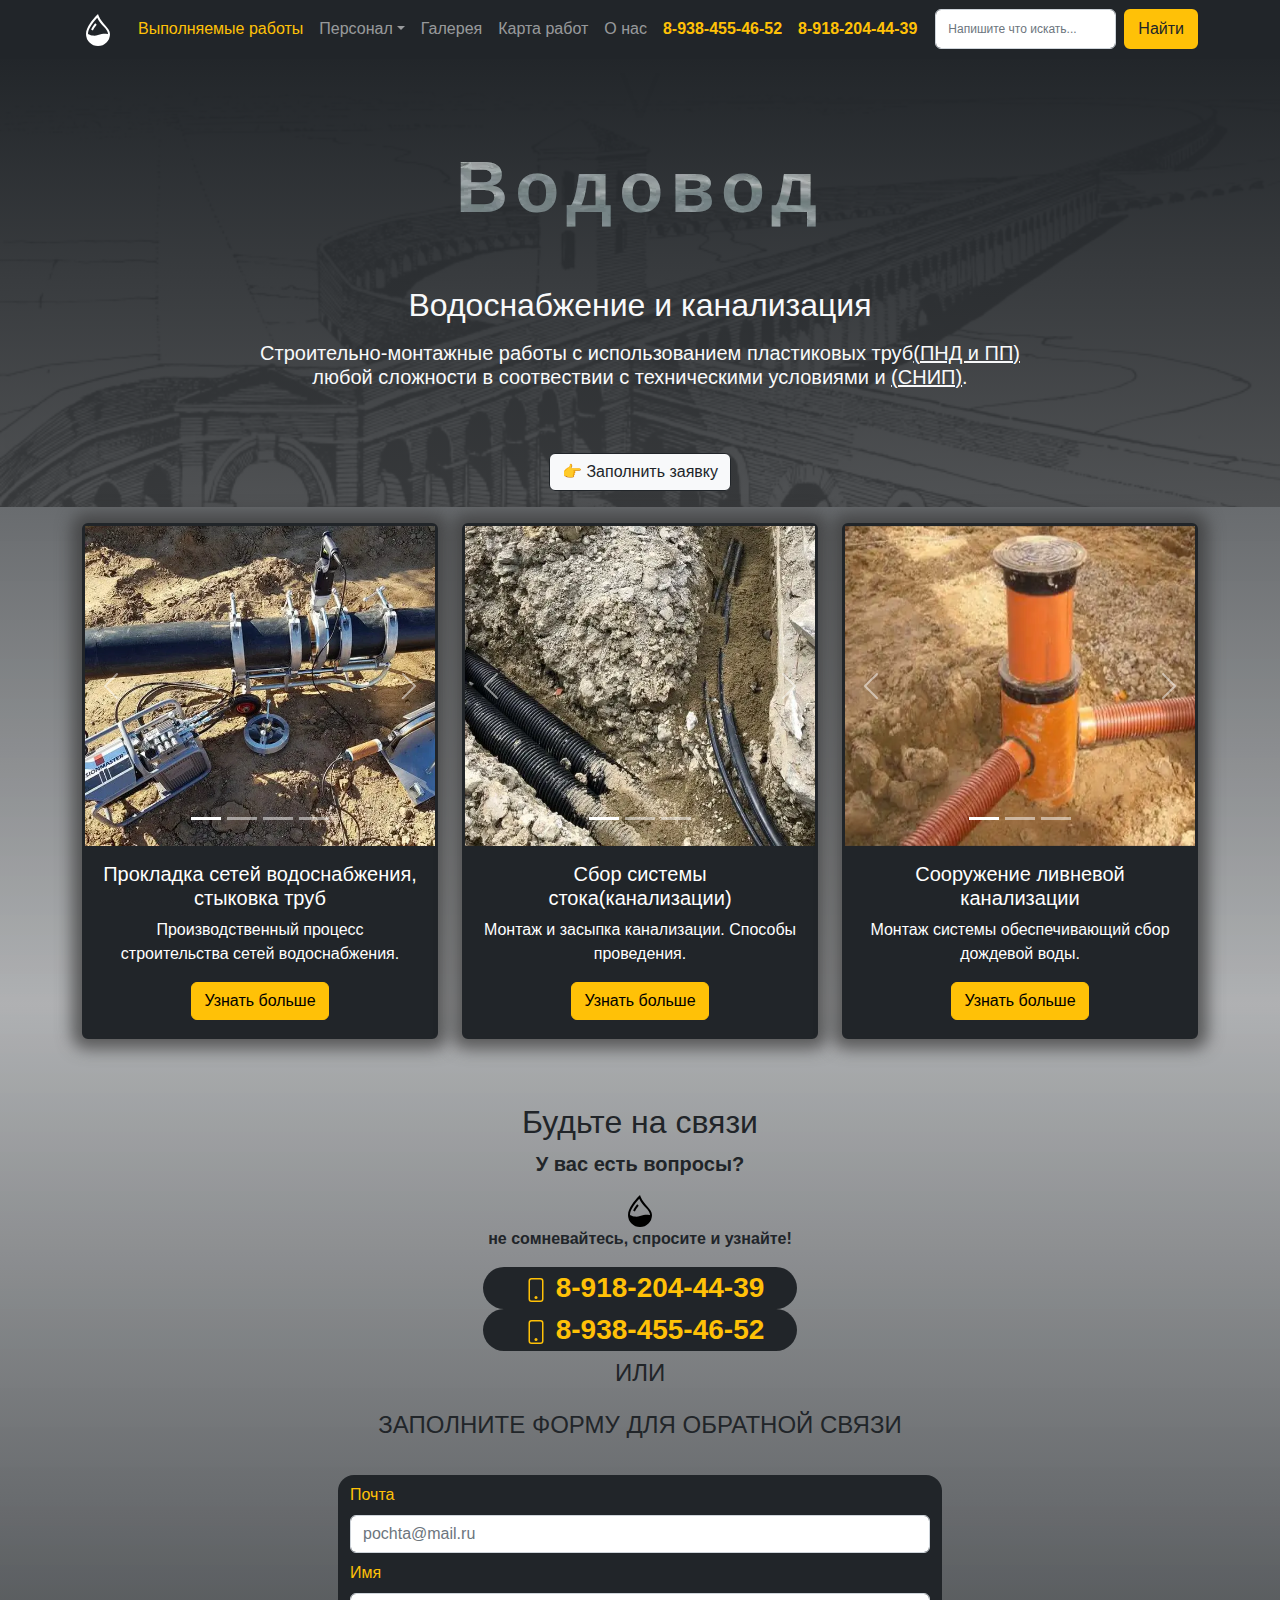
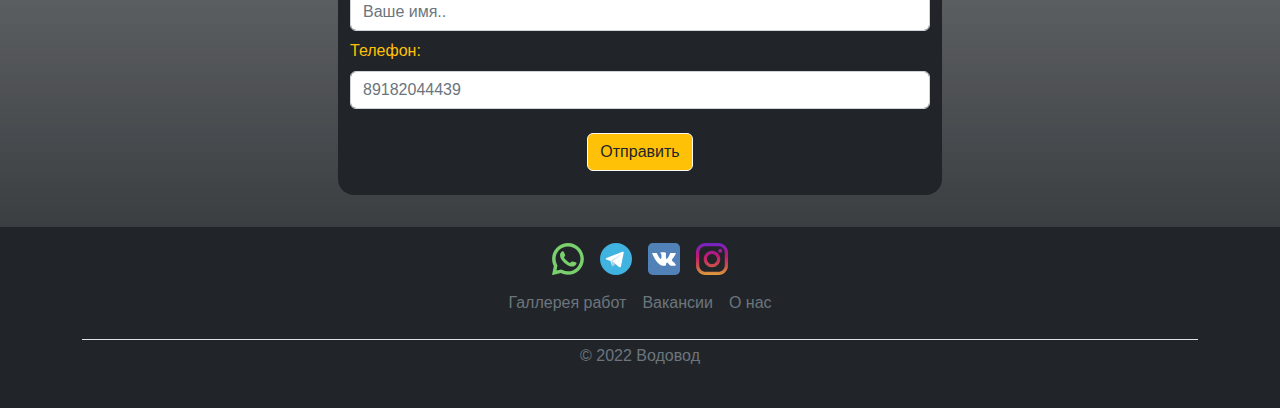
==== commit cdfcc71c: "Update index.html" ====
--- a/index.html
+++ b/index.html
@@ -3,5 +3,5 @@
 
 
  */:root{--bs-blue:#0d6efd;--bs-indigo:#6610f2;--bs-purple:#6f42c1;--bs-pink:#d63384;--bs-red:#dc3545;--bs-orange:#fd7e14;--bs-yellow:#ffc107;--bs-green:#198754;--bs-teal:#20c997;--bs-cyan:#0dcaf0;--bs-black:#000;--bs-white:#fff;--bs-gray:#6c757d;--bs-gray-dark:#343a40;--bs-gray-100:#f8f9fa;--bs-gray-200:#e9ecef;--bs-gray-300:#dee2e6;--bs-gray-400:#ced4da;--bs-gray-500:#adb5bd;--bs-gray-600:#6c757d;--bs-gray-700:#495057;--bs-gray-800:#343a40;--bs-gray-900:#212529;--bs-primary:#0d6efd;--bs-secondary:#6c757d;--bs-success:#198754;--bs-info:#0dcaf0;--bs-warning:#ffc107;--bs-danger:#dc3545;--bs-light:#f8f9fa;--bs-dark:#212529;--bs-primary-rgb:13,110,253;--bs-secondary-rgb:108,117,125;--bs-success-rgb:25,135,84;--bs-info-rgb:13,202,240;--bs-warning-rgb:255,193,7;--bs-danger-rgb:220,53,69;--bs-light-rgb:248,249,250;--bs-dark-rgb:33,37,41;--bs-white-rgb:255,255,255;--bs-black-rgb:0,0,0;--bs-body-color-rgb:33,37,41;--bs-body-bg-rgb:255,255,255;--bs-font-sans-serif:system-ui,-apple-system,"Segoe UI",Roboto,"Helvetica Neue","Noto Sans","Liberation Sans",Arial,sans-serif,"Apple Color Emoji","Segoe UI Emoji","Segoe UI Symbol","Noto Color Emoji";--bs-font-monospace:SFMono-Regular,Menlo,Monaco,Consolas,"Liberation Mono","Courier New",monospace;--bs-gradient:linear-gradient(180deg, rgba(255, 255, 255, 0.15), rgba(255, 255, 255, 0));--bs-body-font-family:var(--bs-font-sans-serif);--bs-body-font-size:1rem;--bs-body-font-weight:400;--bs-body-line-height:1.5;--bs-body-color:#212529;--bs-body-bg:#fff;--bs-border-width:1px;--bs-border-style:solid;--bs-border-color:#dee2e6;--bs-border-color-translucent:rgba(0, 0, 0, 0.175);--bs-border-radius:0.375rem;--bs-border-radius-sm:0.25rem;--bs-border-radius-lg:0.5rem;--bs-border-radius-xl:1rem;--bs-border-radius-2xl:2rem;--bs-border-radius-pill:50rem;--bs-link-color:#0d6efd;--bs-link-hover-color:#0a58ca;--bs-code-color:#d63384;--bs-highlight-bg:#fff3cd}*,::after,::before{box-sizing:border-box}@media (prefers-reduced-motion:no-preference){:root{scroll-behavior:smooth}}body{margin:0;font-family:var(--bs-body-font-family);font-size:var(--bs-body-font-size);font-weight:var(--bs-body-font-weight);line-height:var(--bs-body-line-height);color:var(--bs-body-color);text-align:var(--bs-body-text-align);background-color:var(--bs-body-bg);-webkit-text-size-adjust:100%;-webkit-tap-highlight-color:transparent}hr{margin:1rem 0;color:inherit;border:0;border-top:1px solid;opacity:.25}.h1,.h2,.h3,.h4,.h5,.h6,h1,h2,h3,h4,h5,h6{margin-top:0;margin-bottom:.5rem;font-weight:500;line-height:1.2}.h1,h1{font-size:calc(1.375rem + 1.5vw)}@media (min-width:1200px){.h1,h1{font-size:2.5rem}}.h2,h2{font-size:calc(1.325rem + .9vw)}@media (min-width:1200px){.h2,h2{font-size:2rem}}.h3,h3{font-size:calc(1.3rem + .6vw)}@media (min-width:1200px){.h3,h3{font-size:1.75rem}}.h4,h4{font-size:calc(1.275rem + .3vw)}@media (min-width:1200px){.h4,h4{font-size:1.5rem}}.h5,h5{font-size:1.25rem}.h6,h6{font-size:1rem}p{margin-top:0;margin-bottom:1rem}abbr[title]{-webkit-text-decoration:underline dotted;text-decoration:underline dotted;cursor:help;-webkit-text-decoration-skip-ink:none;text-decoration-skip-ink:none}address{margin-bottom:1rem;font-style:normal;line-height:inherit}ol,ul{padding-left:2rem}dl,ol,ul{margin-top:0;margin-bottom:1rem}ol ol,ol ul,ul ol,ul ul{margin-bottom:0}dt{font-weight:700}dd{margin-bottom:.5rem;margin-left:0}blockquote{margin:0 0 1rem}b,strong{font-weight:bolder}.small,small{font-size:.875em}.mark,mark{padding:.1875em;background-color:var(--bs-highlight-bg)}sub,sup{position:relative;font-size:.75em;line-height:0;vertical-align:baseline}sub{bottom:-.25em}sup{top:-.5em}a{color:var(--bs-link-color);text-decoration:underline}a:hover{color:var(--bs-link-hover-color)}a:not([href]):not([class]),a:not([href]):not([class]):hover{color:inherit;text-decoration:none}code,kbd,pre,samp{font-family:var(--bs-font-monospace);font-size:1em}pre{display:block;margin-top:0;margin-bottom:1rem;overflow:auto;font-size:.875em}pre code{font-size:inherit;color:inherit;word-break:normal}code{font-size:.875em;color:var(--bs-code-color);word-wrap:break-word}a>code{color:inherit}kbd{padding:.1875rem .375rem;font-size:.875em;color:var(--bs-body-bg);background-color:var(--bs-body-color);border-radius:.25rem}kbd kbd{padding:0;font-size:1em}figure{margin:0 0 1rem}img,svg{vertical-align:middle}table{caption-side:bottom;border-collapse:collapse}caption{padding-top:.5rem;padding-bottom:.5rem;color:#6c757d;text-align:left}th{text-align:inherit;text-align:-webkit-match-parent}tbody,td,tfoot,th,thead,tr{border-color:inherit;border-style:solid;border-width:0}label{display:inline-block}button{border-radius:0}button:focus:not(:focus-visible){outline:0}button,input,optgroup,select,textarea{margin:0;font-family:inherit;font-size:inherit;line-height:inherit}button,select{text-transform:none}[role=button]{cursor:pointer}select{word-wrap:normal}select:disabled{opacity:1}[list]:not([type=date]):not([type=datetime-local]):not([type=month]):not([type=week]):not([type=time])::-webkit-calendar-picker-indicator{display:none!important}[type=button],[type=reset],[type=submit],button{-webkit-appearance:button}[type=button]:not(:disabled),[type=reset]:not(:disabled),[type=submit]:not(:disabled),button:not(:disabled){cursor:pointer}::-moz-focus-inner{padding:0;border-style:none}textarea{resize:vertical}fieldset{min-width:0;padding:0;margin:0;border:0}legend{float:left;width:100%;padding:0;margin-bottom:.5rem;font-size:calc(1.275rem + .3vw);line-height:inherit}@media (min-width:1200px){legend{font-size:1.5rem}}legend+*{clear:left}::-webkit-datetime-edit-day-field,::-webkit-datetime-edit-fields-wrapper,::-webkit-datetime-edit-hour-field,::-webkit-datetime-edit-minute,::-webkit-datetime-edit-month-field,::-webkit-datetime-edit-text,::-webkit-datetime-edit-year-field{padding:0}::-webkit-inner-spin-button{height:auto}[type=search]{outline-offset:-2px;-webkit-appearance:textfield}::-webkit-search-decoration{-webkit-appearance:none}::-webkit-color-swatch-wrapper{padding:0}::-webkit-file-upload-button{font:inherit;-webkit-appearance:button}::file-selector-button{font:inherit;-webkit-appearance:button}output{display:inline-block}iframe{border:0}summary{display:list-item;cursor:pointer}progress{vertical-align:baseline}[hidden]{display:none!important}.lead{font-size:1.25rem;font-weight:300}.display-1{font-size:calc(1.625rem + 4.5vw);font-weight:300;line-height:1.2}@media (min-width:1200px){.display-1{font-size:5rem}}.display-2{font-size:calc(1.575rem + 3.9vw);font-weight:300;line-height:1.2}@media (min-width:1200px){.display-2{font-size:4.5rem}}.display-3{font-size:calc(1.525rem + 3.3vw);font-weight:300;line-height:1.2}@media (min-width:1200px){.display-3{font-size:4rem}}.display-4{font-size:calc(1.475rem + 2.7vw);font-weight:300;line-height:1.2}@media (min-width:1200px){.display-4{font-size:3.5rem}}.display-5{font-size:calc(1.425rem + 2.1vw);font-weight:300;line-height:1.2}@media (min-width:1200px){.display-5{font-size:3rem}}.display-6{font-size:calc(1.375rem + 1.5vw);font-weight:300;line-height:1.2}@media (min-width:1200px){.display-6{font-size:2.5rem}}.list-unstyled{padding-left:0;list-style:none}.list-inline{padding-left:0;list-style:none}.list-inline-item{display:inline-block}.list-inline-item:not(:last-child){margin-right:.5rem}.initialism{font-size:.875em;text-transform:uppercase}.blockquote{margin-bottom:1rem;font-size:1.25rem}.blockquote>:last-child{margin-bottom:0}.blockquote-footer{margin-top:-1rem;margin-bottom:1rem;font-size:.875em;color:#6c757d}.blockquote-footer::before{content:"— "}.img-fluid{max-width:100%;height:auto}.img-thumbnail{padding:.25rem;background-color:#fff;border:1px solid var(--bs-border-color);border-radius:.375rem;max-width:100%;height:auto}.figure{display:inline-block}.figure-img{margin-bottom:.5rem;line-height:1}.figure-caption{font-size:.875em;color:#6c757d}.container,.container-fluid,.container-lg,.container-md,.container-sm,.container-xl,.container-xxl{--bs-gutter-x:1.5rem;--bs-gutter-y:0;width:100%;padding-right:calc(var(--bs-gutter-x) * .5);padding-left:calc(var(--bs-gutter-x) * .5);margin-right:auto;margin-left:auto}@media (min-width:576px){.container,.container-sm{max-width:540px}}@media (min-width:768px){.container,.container-md,.container-sm{max-width:720px}}@media (min-width:992px){.container,.container-lg,.container-md,.container-sm{max-width:960px}}@media (min-width:1200px){.container,.container-lg,.container-md,.container-sm,.container-xl{max-width:1140px}}@media (min-width:1400px){.container,.container-lg,.container-md,.container-sm,.container-xl,.container-xxl{max-width:1320px}}.row{--bs-gutter-x:1.5rem;--bs-gutter-y:0;display:flex;flex-wrap:wrap;margin-top:calc(-1 * var(--bs-gutter-y));margin-right:calc(-.5 * var(--bs-gutter-x));margin-left:calc(-.5 * var(--bs-gutter-x))}.row>*{flex-shrink:0;width:100%;max-width:100%;padding-right:calc(var(--bs-gutter-x) * .5);padding-left:calc(var(--bs-gutter-x) * .5);margin-top:var(--bs-gutter-y)}.col{flex:1 0 0%}.row-cols-auto>*{flex:0 0 auto;width:auto}.row-cols-1>*{flex:0 0 auto;width:100%}.row-cols-2>*{flex:0 0 auto;width:50%}.row-cols-3>*{flex:0 0 auto;width:33.3333333333%}.row-cols-4>*{flex:0 0 auto;width:25%}.row-cols-5>*{flex:0 0 auto;width:20%}.row-cols-6>*{flex:0 0 auto;width:16.6666666667%}.col-auto{flex:0 0 auto;width:auto}.col-1{flex:0 0 auto;width:8.33333333%}.col-2{flex:0 0 auto;width:16.66666667%}.col-3{flex:0 0 auto;width:25%}.col-4{flex:0 0 auto;width:33.33333333%}.col-5{flex:0 0 auto;width:41.66666667%}.col-6{flex:0 0 auto;width:50%}.col-7{flex:0 0 auto;width:58.33333333%}.col-8{flex:0 0 auto;width:66.66666667%}.col-9{flex:0 0 auto;width:75%}.col-10{flex:0 0 auto;width:83.33333333%}.col-11{flex:0 0 auto;width:91.66666667%}.col-12{flex:0 0 auto;width:100%}.offset-1{margin-left:8.33333333%}.offset-2{margin-left:16.66666667%}.offset-3{margin-left:25%}.offset-4{margin-left:33.33333333%}.offset-5{margin-left:41.66666667%}.offset-6{margin-left:50%}.offset-7{margin-left:58.33333333%}.offset-8{margin-left:66.66666667%}.offset-9{margin-left:75%}.offset-10{margin-left:83.33333333%}.offset-11{margin-left:91.66666667%}.g-0,.gx-0{--bs-gutter-x:0}.g-0,.gy-0{--bs-gutter-y:0}.g-1,.gx-1{--bs-gutter-x:0.25rem}.g-1,.gy-1{--bs-gutter-y:0.25rem}.g-2,.gx-2{--bs-gutter-x:0.5rem}.g-2,.gy-2{--bs-gutter-y:0.5rem}.g-3,.gx-3{--bs-gutter-x:1rem}.g-3,.gy-3{--bs-gutter-y:1rem}.g-4,.gx-4{--bs-gutter-x:1.5rem}.g-4,.gy-4{--bs-gutter-y:1.5rem}.g-5,.gx-5{--bs-gutter-x:3rem}.g-5,.gy-5{--bs-gutter-y:3rem}@media (min-width:576px){.col-sm{flex:1 0 0%}.row-cols-sm-auto>*{flex:0 0 auto;width:auto}.row-cols-sm-1>*{flex:0 0 auto;width:100%}.row-cols-sm-2>*{flex:0 0 auto;width:50%}.row-cols-sm-3>*{flex:0 0 auto;width:33.3333333333%}.row-cols-sm-4>*{flex:0 0 auto;width:25%}.row-cols-sm-5>*{flex:0 0 auto;width:20%}.row-cols-sm-6>*{flex:0 0 auto;width:16.6666666667%}.col-sm-auto{flex:0 0 auto;width:auto}.col-sm-1{flex:0 0 auto;width:8.33333333%}.col-sm-2{flex:0 0 auto;width:16.66666667%}.col-sm-3{flex:0 0 auto;width:25%}.col-sm-4{flex:0 0 auto;width:33.33333333%}.col-sm-5{flex:0 0 auto;width:41.66666667%}.col-sm-6{flex:0 0 auto;width:50%}.col-sm-7{flex:0 0 auto;width:58.33333333%}.col-sm-8{flex:0 0 auto;width:66.66666667%}.col-sm-9{flex:0 0 auto;width:75%}.col-sm-10{flex:0 0 auto;width:83.33333333%}.col-sm-11{flex:0 0 auto;width:91.66666667%}.col-sm-12{flex:0 0 auto;width:100%}.offset-sm-0{margin-left:0}.offset-sm-1{margin-left:8.33333333%}.offset-sm-2{margin-left:16.66666667%}.offset-sm-3{margin-left:25%}.offset-sm-4{margin-left:33.33333333%}.offset-sm-5{margin-left:41.66666667%}.offset-sm-6{margin-left:50%}.offset-sm-7{margin-left:58.33333333%}.offset-sm-8{margin-left:66.66666667%}.offset-sm-9{margin-left:75%}.offset-sm-10{margin-left:83.33333333%}.offset-sm-11{margin-left:91.66666667%}.g-sm-0,.gx-sm-0{--bs-gutter-x:0}.g-sm-0,.gy-sm-0{--bs-gutter-y:0}.g-sm-1,.gx-sm-1{--bs-gutter-x:0.25rem}.g-sm-1,.gy-sm-1{--bs-gutter-y:0.25rem}.g-sm-2,.gx-sm-2{--bs-gutter-x:0.5rem}.g-sm-2,.gy-sm-2{--bs-gutter-y:0.5rem}.g-sm-3,.gx-sm-3{--bs-gutter-x:1rem}.g-sm-3,.gy-sm-3{--bs-gutter-y:1rem}.g-sm-4,.gx-sm-4{--bs-gutter-x:1.5rem}.g-sm-4,.gy-sm-4{--bs-gutter-y:1.5rem}.g-sm-5,.gx-sm-5{--bs-gutter-x:3rem}.g-sm-5,.gy-sm-5{--bs-gutter-y:3rem}}@media (min-width:768px){.col-md{flex:1 0 0%}.row-cols-md-auto>*{flex:0 0 auto;width:auto}.row-cols-md-1>*{flex:0 0 auto;width:100%}.row-cols-md-2>*{flex:0 0 auto;width:50%}.row-cols-md-3>*{flex:0 0 auto;width:33.3333333333%}.row-cols-md-4>*{flex:0 0 auto;width:25%}.row-cols-md-5>*{flex:0 0 auto;width:20%}.row-cols-md-6>*{flex:0 0 auto;width:16.6666666667%}.col-md-auto{flex:0 0 auto;width:auto}.col-md-1{flex:0 0 auto;width:8.33333333%}.col-md-2{flex:0 0 auto;width:16.66666667%}.col-md-3{flex:0 0 auto;width:25%}.col-md-4{flex:0 0 auto;width:33.33333333%}.col-md-5{flex:0 0 auto;width:41.66666667%}.col-md-6{flex:0 0 auto;width:50%}.col-md-7{flex:0 0 auto;width:58.33333333%}.col-md-8{flex:0 0 auto;width:66.66666667%}.col-md-9{flex:0 0 auto;width:75%}.col-md-10{flex:0 0 auto;width:83.33333333%}.col-md-11{flex:0 0 auto;width:91.66666667%}.col-md-12{flex:0 0 auto;width:100%}.offset-md-0{margin-left:0}.offset-md-1{margin-left:8.33333333%}.offset-md-2{margin-left:16.66666667%}.offset-md-3{margin-left:25%}.offset-md-4{margin-left:33.33333333%}.offset-md-5{margin-left:41.66666667%}.offset-md-6{margin-left:50%}.offset-md-7{margin-left:58.33333333%}.offset-md-8{margin-left:66.66666667%}.offset-md-9{margin-left:75%}.offset-md-10{margin-left:83.33333333%}.offset-md-11{margin-left:91.66666667%}.g-md-0,.gx-md-0{--bs-gutter-x:0}.g-md-0,.gy-md-0{--bs-gutter-y:0}.g-md-1,.gx-md-1{--bs-gutter-x:0.25rem}.g-md-1,.gy-md-1{--bs-gutter-y:0.25rem}.g-md-2,.gx-md-2{--bs-gutter-x:0.5rem}.g-md-2,.gy-md-2{--bs-gutter-y:0.5rem}.g-md-3,.gx-md-3{--bs-gutter-x:1rem}.g-md-3,.gy-md-3{--bs-gutter-y:1rem}.g-md-4,.gx-md-4{--bs-gutter-x:1.5rem}.g-md-4,.gy-md-4{--bs-gutter-y:1.5rem}.g-md-5,.gx-md-5{--bs-gutter-x:3rem}.g-md-5,.gy-md-5{--bs-gutter-y:3rem}}@media (min-width:992px){.col-lg{flex:1 0 0%}.row-cols-lg-auto>*{flex:0 0 auto;width:auto}.row-cols-lg-1>*{flex:0 0 auto;width:100%}.row-cols-lg-2>*{flex:0 0 auto;width:50%}.row-cols-lg-3>*{flex:0 0 auto;width:33.3333333333%}.row-cols-lg-4>*{flex:0 0 auto;width:25%}.row-cols-lg-5>*{flex:0 0 auto;width:20%}.row-cols-lg-6>*{flex:0 0 auto;width:16.6666666667%}.col-lg-auto{flex:0 0 auto;width:auto}.col-lg-1{flex:0 0 auto;width:8.33333333%}.col-lg-2{flex:0 0 auto;width:16.66666667%}.col-lg-3{flex:0 0 auto;width:25%}.col-lg-4{flex:0 0 auto;width:33.33333333%}.col-lg-5{flex:0 0 auto;width:41.66666667%}.col-lg-6{flex:0 0 auto;width:50%}.col-lg-7{flex:0 0 auto;width:58.33333333%}.col-lg-8{flex:0 0 auto;width:66.66666667%}.col-lg-9{flex:0 0 auto;width:75%}.col-lg-10{flex:0 0 auto;width:83.33333333%}.col-lg-11{flex:0 0 auto;width:91.66666667%}.col-lg-12{flex:0 0 auto;width:100%}.offset-lg-0{margin-left:0}.offset-lg-1{margin-left:8.33333333%}.offset-lg-2{margin-left:16.66666667%}.offset-lg-3{margin-left:25%}.offset-lg-4{margin-left:33.33333333%}.offset-lg-5{margin-left:41.66666667%}.offset-lg-6{margin-left:50%}.offset-lg-7{margin-left:58.33333333%}.offset-lg-8{margin-left:66.66666667%}.offset-lg-9{margin-left:75%}.offset-lg-10{margin-left:83.33333333%}.offset-lg-11{margin-left:91.66666667%}.g-lg-0,.gx-lg-0{--bs-gutter-x:0}.g-lg-0,.gy-lg-0{--bs-gutter-y:0}.g-lg-1,.gx-lg-1{--bs-gutter-x:0.25rem}.g-lg-1,.gy-lg-1{--bs-gutter-y:0.25rem}.g-lg-2,.gx-lg-2{--bs-gutter-x:0.5rem}.g-lg-2,.gy-lg-2{--bs-gutter-y:0.5rem}.g-lg-3,.gx-lg-3{--bs-gutter-x:1rem}.g-lg-3,.gy-lg-3{--bs-gutter-y:1rem}.g-lg-4,.gx-lg-4{--bs-gutter-x:1.5rem}.g-lg-4,.gy-lg-4{--bs-gutter-y:1.5rem}.g-lg-5,.gx-lg-5{--bs-gutter-x:3rem}.g-lg-5,.gy-lg-5{--bs-gutter-y:3rem}}@media (min-width:1200px){.col-xl{flex:1 0 0%}.row-cols-xl-auto>*{flex:0 0 auto;width:auto}.row-cols-xl-1>*{flex:0 0 auto;width:100%}.row-cols-xl-2>*{flex:0 0 auto;width:50%}.row-cols-xl-3>*{flex:0 0 auto;width:33.3333333333%}.row-cols-xl-4>*{flex:0 0 auto;width:25%}.row-cols-xl-5>*{flex:0 0 auto;width:20%}.row-cols-xl-6>*{flex:0 0 auto;width:16.6666666667%}.col-xl-auto{flex:0 0 auto;width:auto}.col-xl-1{flex:0 0 auto;width:8.33333333%}.col-xl-2{flex:0 0 auto;width:16.66666667%}.col-xl-3{flex:0 0 auto;width:25%}.col-xl-4{flex:0 0 auto;width:33.33333333%}.col-xl-5{flex:0 0 auto;width:41.66666667%}.col-xl-6{flex:0 0 auto;width:50%}.col-xl-7{flex:0 0 auto;width:58.33333333%}.col-xl-8{flex:0 0 auto;width:66.66666667%}.col-xl-9{flex:0 0 auto;width:75%}.col-xl-10{flex:0 0 auto;width:83.33333333%}.col-xl-11{flex:0 0 auto;width:91.66666667%}.col-xl-12{flex:0 0 auto;width:100%}.offset-xl-0{margin-left:0}.offset-xl-1{margin-left:8.33333333%}.offset-xl-2{margin-left:16.66666667%}.offset-xl-3{margin-left:25%}.offset-xl-4{margin-left:33.33333333%}.offset-xl-5{margin-left:41.66666667%}.offset-xl-6{margin-left:50%}.offset-xl-7{margin-left:58.33333333%}.offset-xl-8{margin-left:66.66666667%}.offset-xl-9{margin-left:75%}.offset-xl-10{margin-left:83.33333333%}.offset-xl-11{margin-left:91.66666667%}.g-xl-0,.gx-xl-0{--bs-gutter-x:0}.g-xl-0,.gy-xl-0{--bs-gutter-y:0}.g-xl-1,.gx-xl-1{--bs-gutter-x:0.25rem}.g-xl-1,.gy-xl-1{--bs-gutter-y:0.25rem}.g-xl-2,.gx-xl-2{--bs-gutter-x:0.5rem}.g-xl-2,.gy-xl-2{--bs-gutter-y:0.5rem}.g-xl-3,.gx-xl-3{--bs-gutter-x:1rem}.g-xl-3,.gy-xl-3{--bs-gutter-y:1rem}.g-xl-4,.gx-xl-4{--bs-gutter-x:1.5rem}.g-xl-4,.gy-xl-4{--bs-gutter-y:1.5rem}.g-xl-5,.gx-xl-5{--bs-gutter-x:3rem}.g-xl-5,.gy-xl-5{--bs-gutter-y:3rem}}@media (min-width:1400px){.col-xxl{flex:1 0 0%}.row-cols-xxl-auto>*{flex:0 0 auto;width:auto}.row-cols-xxl-1>*{flex:0 0 auto;width:100%}.row-cols-xxl-2>*{flex:0 0 auto;width:50%}.row-cols-xxl-3>*{flex:0 0 auto;width:33.3333333333%}.row-cols-xxl-4>*{flex:0 0 auto;width:25%}.row-cols-xxl-5>*{flex:0 0 auto;width:20%}.row-cols-xxl-6>*{flex:0 0 auto;width:16.6666666667%}.col-xxl-auto{flex:0 0 auto;width:auto}.col-xxl-1{flex:0 0 auto;width:8.33333333%}.col-xxl-2{flex:0 0 auto;width:16.66666667%}.col-xxl-3{flex:0 0 auto;width:25%}.col-xxl-4{flex:0 0 auto;width:33.33333333%}.col-xxl-5{flex:0 0 auto;width:41.66666667%}.col-xxl-6{flex:0 0 auto;width:50%}.col-xxl-7{flex:0 0 auto;width:58.33333333%}.col-xxl-8{flex:0 0 auto;width:66.66666667%}.col-xxl-9{flex:0 0 auto;width:75%}.col-xxl-10{flex:0 0 auto;width:83.33333333%}.col-xxl-11{flex:0 0 auto;width:91.66666667%}.col-xxl-12{flex:0 0 auto;width:100%}.offset-xxl-0{margin-left:0}.offset-xxl-1{margin-left:8.33333333%}.offset-xxl-2{margin-left:16.66666667%}.offset-xxl-3{margin-left:25%}.offset-xxl-4{margin-left:33.33333333%}.offset-xxl-5{margin-left:41.66666667%}.offset-xxl-6{margin-left:50%}.offset-xxl-7{margin-left:58.33333333%}.offset-xxl-8{margin-left:66.66666667%}.offset-xxl-9{margin-left:75%}.offset-xxl-10{margin-left:83.33333333%}.offset-xxl-11{margin-left:91.66666667%}.g-xxl-0,.gx-xxl-0{--bs-gutter-x:0}.g-xxl-0,.gy-xxl-0{--bs-gutter-y:0}.g-xxl-1,.gx-xxl-1{--bs-gutter-x:0.25rem}.g-xxl-1,.gy-xxl-1{--bs-gutter-y:0.25rem}.g-xxl-2,.gx-xxl-2{--bs-gutter-x:0.5rem}.g-xxl-2,.gy-xxl-2{--bs-gutter-y:0.5rem}.g-xxl-3,.gx-xxl-3{--bs-gutter-x:1rem}.g-xxl-3,.gy-xxl-3{--bs-gutter-y:1rem}.g-xxl-4,.gx-xxl-4{--bs-gutter-x:1.5rem}.g-xxl-4,.gy-xxl-4{--bs-gutter-y:1.5rem}.g-xxl-5,.gx-xxl-5{--bs-gutter-x:3rem}.g-xxl-5,.gy-xxl-5{--bs-gutter-y:3rem}}.table{--bs-table-color:var(--bs-body-color);--bs-table-bg:transparent;--bs-table-border-color:var(--bs-border-color);--bs-table-accent-bg:transparent;--bs-table-striped-color:var(--bs-body-color);--bs-table-striped-bg:rgba(0, 0, 0, 0.05);--bs-table-active-color:var(--bs-body-color);--bs-table-active-bg:rgba(0, 0, 0, 0.1);--bs-table-hover-color:var(--bs-body-color);--bs-table-hover-bg:rgba(0, 0, 0, 0.075);width:100%;margin-bottom:1rem;color:var(--bs-table-color);vertical-align:top;border-color:var(--bs-table-border-color)}.table>:not(caption)>*>*{padding:.5rem .5rem;background-color:var(--bs-table-bg);border-bottom-width:1px;box-shadow:inset 0 0 0 9999px var(--bs-table-accent-bg)}.table>tbody{vertical-align:inherit}.table>thead{vertical-align:bottom}.table-group-divider{border-top:2px solid currentcolor}.caption-top{caption-side:top}.table-sm>:not(caption)>*>*{padding:.25rem .25rem}.table-bordered>:not(caption)>*{border-width:1px 0}.table-bordered>:not(caption)>*>*{border-width:0 1px}.table-borderless>:not(caption)>*>*{border-bottom-width:0}.table-borderless>:not(:first-child){border-top-width:0}.table-striped>tbody>tr:nth-of-type(odd)>*{--bs-table-accent-bg:var(--bs-table-striped-bg);color:var(--bs-table-striped-color)}.table-striped-columns>:not(caption)>tr>:nth-child(2n){--bs-table-accent-bg:var(--bs-table-striped-bg);color:var(--bs-table-striped-color)}.table-active{--bs-table-accent-bg:var(--bs-table-active-bg);color:var(--bs-table-active-color)}.table-hover>tbody>tr:hover>*{--bs-table-accent-bg:var(--bs-table-hover-bg);color:var(--bs-table-hover-color)}.table-primary{--bs-table-color:#000;--bs-table-bg:#cfe2ff;--bs-table-border-color:#bacbe6;--bs-table-striped-bg:#c5d7f2;--bs-table-striped-color:#000;--bs-table-active-bg:#bacbe6;--bs-table-active-color:#000;--bs-table-hover-bg:#bfd1ec;--bs-table-hover-color:#000;color:var(--bs-table-color);border-color:var(--bs-table-border-color)}.table-secondary{--bs-table-color:#000;--bs-table-bg:#e2e3e5;--bs-table-border-color:#cbccce;--bs-table-striped-bg:#d7d8da;--bs-table-striped-color:#000;--bs-table-active-bg:#cbccce;--bs-table-active-color:#000;--bs-table-hover-bg:#d1d2d4;--bs-table-hover-color:#000;color:var(--bs-table-color);border-color:var(--bs-table-border-color)}.table-success{--bs-table-color:#000;--bs-table-bg:#d1e7dd;--bs-table-border-color:#bcd0c7;--bs-table-striped-bg:#c7dbd2;--bs-table-striped-color:#000;--bs-table-active-bg:#bcd0c7;--bs-table-active-color:#000;--bs-table-hover-bg:#c1d6cc;--bs-table-hover-color:#000;color:var(--bs-table-color);border-color:var(--bs-table-border-color)}.table-info{--bs-table-color:#000;--bs-table-bg:#cff4fc;--bs-table-border-color:#badce3;--bs-table-striped-bg:#c5e8ef;--bs-table-striped-color:#000;--bs-table-active-bg:#badce3;--bs-table-active-color:#000;--bs-table-hover-bg:#bfe2e9;--bs-table-hover-color:#000;color:var(--bs-table-color);border-color:var(--bs-table-border-color)}.table-warning{--bs-table-color:#000;--bs-table-bg:#fff3cd;--bs-table-border-color:#e6dbb9;--bs-table-striped-bg:#f2e7c3;--bs-table-striped-color:#000;--bs-table-active-bg:#e6dbb9;--bs-table-active-color:#000;--bs-table-hover-bg:#ece1be;--bs-table-hover-color:#000;color:var(--bs-table-color);border-color:var(--bs-table-border-color)}.table-danger{--bs-table-color:#000;--bs-table-bg:#f8d7da;--bs-table-border-color:#dfc2c4;--bs-table-striped-bg:#eccccf;--bs-table-striped-color:#000;--bs-table-active-bg:#dfc2c4;--bs-table-active-color:#000;--bs-table-hover-bg:#e5c7ca;--bs-table-hover-color:#000;color:var(--bs-table-color);border-color:var(--bs-table-border-color)}.table-light{--bs-table-color:#000;--bs-table-bg:#f8f9fa;--bs-table-border-color:#dfe0e1;--bs-table-striped-bg:#ecedee;--bs-table-striped-color:#000;--bs-table-active-bg:#dfe0e1;--bs-table-active-color:#000;--bs-table-hover-bg:#e5e6e7;--bs-table-hover-color:#000;color:var(--bs-table-color);border-color:var(--bs-table-border-color)}.table-dark{--bs-table-color:#fff;--bs-table-bg:#212529;--bs-table-border-color:#373b3e;--bs-table-striped-bg:#2c3034;--bs-table-striped-color:#fff;--bs-table-active-bg:#373b3e;--bs-table-active-color:#fff;--bs-table-hover-bg:#323539;--bs-table-hover-color:#fff;color:var(--bs-table-color);border-color:var(--bs-table-border-color)}.table-responsive{overflow-x:auto;-webkit-overflow-scrolling:touch}@media (max-width:575.98px){.table-responsive-sm{overflow-x:auto;-webkit-overflow-scrolling:touch}}@media (max-width:767.98px){.table-responsive-md{overflow-x:auto;-webkit-overflow-scrolling:touch}}@media (max-width:991.98px){.table-responsive-lg{overflow-x:auto;-webkit-overflow-scrolling:touch}}@media (max-width:1199.98px){.table-responsive-xl{overflow-x:auto;-webkit-overflow-scrolling:touch}}@media (max-width:1399.98px){.table-responsive-xxl{overflow-x:auto;-webkit-overflow-scrolling:touch}}.form-label{margin-bottom:.5rem}.col-form-label{padding-top:calc(.375rem + 1px);padding-bottom:calc(.375rem + 1px);margin-bottom:0;font-size:inherit;line-height:1.5}.col-form-label-lg{padding-top:calc(.5rem + 1px);padding-bottom:calc(.5rem + 1px);font-size:1.25rem}.col-form-label-sm{padding-top:calc(.25rem + 1px);padding-bottom:calc(.25rem + 1px);font-size:.875rem}.form-text{margin-top:.25rem;font-size:.875em;color:#6c757d}.form-control{display:block;width:100%;padding:.375rem .75rem;font-size:1rem;font-weight:400;line-height:1.5;color:#212529;background-color:#fff;background-clip:padding-box;border:1px solid #ced4da;-webkit-appearance:none;-moz-appearance:none;appearance:none;border-radius:.375rem;transition:border-color .15s ease-in-out,box-shadow .15s ease-in-out}@media (prefers-reduced-motion:reduce){.form-control{transition:none}}.form-control[type=file]{overflow:hidden}.form-control[type=file]:not(:disabled):not([readonly]){cursor:pointer}.form-control:focus{color:#212529;background-color:#fff;border-color:#86b7fe;outline:0;box-shadow:0 0 0 .25rem rgba(13,110,253,.25)}.form-control::-webkit-date-and-time-value{height:1.5em}.form-control::-moz-placeholder{color:#6c757d;opacity:1}.form-control::placeholder{color:#6c757d;opacity:1}.form-control:disabled{background-color:#e9ecef;opacity:1}.form-control::-webkit-file-upload-button{padding:.375rem .75rem;margin:-.375rem -.75rem;-webkit-margin-end:.75rem;margin-inline-end:.75rem;color:#212529;background-color:#e9ecef;pointer-events:none;border-color:inherit;border-style:solid;border-width:0;border-inline-end-width:1px;border-radius:0;-webkit-transition:color .15s ease-in-out,background-color .15s ease-in-out,border-color .15s ease-in-out,box-shadow .15s ease-in-out;transition:color .15s ease-in-out,background-color .15s ease-in-out,border-color .15s ease-in-out,box-shadow .15s ease-in-out}.form-control::file-selector-button{padding:.375rem .75rem;margin:-.375rem -.75rem;-webkit-margin-end:.75rem;margin-inline-end:.75rem;color:#212529;background-color:#e9ecef;pointer-events:none;border-color:inherit;border-style:solid;border-width:0;border-inline-end-width:1px;border-radius:0;transition:color .15s ease-in-out,background-color .15s ease-in-out,border-color .15s ease-in-out,box-shadow .15s ease-in-out}@media (prefers-reduced-motion:reduce){.form-control::-webkit-file-upload-button{-webkit-transition:none;transition:none}.form-control::file-selector-button{transition:none}}.form-control:hover:not(:disabled):not([readonly])::-webkit-file-upload-button{background-color:#dde0e3}.form-control:hover:not(:disabled):not([readonly])::file-selector-button{background-color:#dde0e3}.form-control-plaintext{display:block;width:100%;padding:.375rem 0;margin-bottom:0;line-height:1.5;color:#212529;background-color:transparent;border:solid transparent;border-width:1px 0}.form-control-plaintext:focus{outline:0}.form-control-plaintext.form-control-lg,.form-control-plaintext.form-control-sm{padding-right:0;padding-left:0}.form-control-sm{min-height:calc(1.5em + .5rem + 2px);padding:.25rem .5rem;font-size:.875rem;border-radius:.25rem}.form-control-sm::-webkit-file-upload-button{padding:.25rem .5rem;margin:-.25rem -.5rem;-webkit-margin-end:.5rem;margin-inline-end:.5rem}.form-control-sm::file-selector-button{padding:.25rem .5rem;margin:-.25rem -.5rem;-webkit-margin-end:.5rem;margin-inline-end:.5rem}.form-control-lg{min-height:calc(1.5em + 1rem + 2px);padding:.5rem 1rem;font-size:1.25rem;border-radius:.5rem}.form-control-lg::-webkit-file-upload-button{padding:.5rem 1rem;margin:-.5rem -1rem;-webkit-margin-end:1rem;margin-inline-end:1rem}.form-control-lg::file-selector-button{padding:.5rem 1rem;margin:-.5rem -1rem;-webkit-margin-end:1rem;margin-inline-end:1rem}textarea.form-control{min-height:calc(1.5em + .75rem + 2px)}textarea.form-control-sm{min-height:calc(1.5em + .5rem + 2px)}textarea.form-control-lg{min-height:calc(1.5em + 1rem + 2px)}.form-control-color{width:3rem;height:calc(1.5em + .75rem + 2px);padding:.375rem}.form-control-color:not(:disabled):not([readonly]){cursor:pointer}.form-control-color::-moz-color-swatch{border:0!important;border-radius:.375rem}.form-control-color::-webkit-color-swatch{border-radius:.375rem}.form-control-color.form-control-sm{height:calc(1.5em + .5rem + 2px)}.form-control-color.form-control-lg{height:calc(1.5em + 1rem + 2px)}.form-select{display:block;width:100%;padding:.375rem 2.25rem .375rem .75rem;-moz-padding-start:calc(0.75rem - 3px);font-size:1rem;font-weight:400;line-height:1.5;color:#212529;background-color:#fff;background-image:url("data:image/svg+xml,%3csvg xmlns='http://www.w3.org/2000/svg' viewBox='0 0 16 16'%3e%3cpath fill='none' stroke='%23343a40' stroke-linecap='round' stroke-linejoin='round' stroke-width='2' d='m2 5 6 6 6-6'/%3e%3c/svg%3e");background-repeat:no-repeat;background-position:right .75rem center;background-size:16px 12px;border:1px solid #ced4da;border-radius:.375rem;transition:border-color .15s ease-in-out,box-shadow .15s ease-in-out;-webkit-appearance:none;-moz-appearance:none;appearance:none}@media (prefers-reduced-motion:reduce){.form-select{transition:none}}.form-select:focus{border-color:#86b7fe;outline:0;box-shadow:0 0 0 .25rem rgba(13,110,253,.25)}.form-select[multiple],.form-select[size]:not([size="1"]){padding-right:.75rem;background-image:none}.form-select:disabled{background-color:#e9ecef}.form-select:-moz-focusring{color:transparent;text-shadow:0 0 0 #212529}.form-select-sm{padding-top:.25rem;padding-bottom:.25rem;padding-left:.5rem;font-size:.875rem;border-radius:.25rem}.form-select-lg{padding-top:.5rem;padding-bottom:.5rem;padding-left:1rem;font-size:1.25rem;border-radius:.5rem}.form-check{display:block;min-height:1.5rem;padding-left:1.5em;margin-bottom:.125rem}.form-check .form-check-input{float:left;margin-left:-1.5em}.form-check-reverse{padding-right:1.5em;padding-left:0;text-align:right}.form-check-reverse .form-check-input{float:right;margin-right:-1.5em;margin-left:0}.form-check-input{width:1em;height:1em;margin-top:.25em;vertical-align:top;background-color:#fff;background-repeat:no-repeat;background-position:center;background-size:contain;border:1px solid rgba(0,0,0,.25);-webkit-appearance:none;-moz-appearance:none;appearance:none;-webkit-print-color-adjust:exact;color-adjust:exact;print-color-adjust:exact}.form-check-input[type=checkbox]{border-radius:.25em}.form-check-input[type=radio]{border-radius:50%}.form-check-input:active{filter:brightness(90%)}.form-check-input:focus{border-color:#86b7fe;outline:0;box-shadow:0 0 0 .25rem rgba(13,110,253,.25)}.form-check-input:checked{background-color:#0d6efd;border-color:#0d6efd}.form-check-input:checked[type=checkbox]{background-image:url("data:image/svg+xml,%3csvg xmlns='http://www.w3.org/2000/svg' viewBox='0 0 20 20'%3e%3cpath fill='none' stroke='%23fff' stroke-linecap='round' stroke-linejoin='round' stroke-width='3' d='m6 10 3 3 6-6'/%3e%3c/svg%3e")}.form-check-input:checked[type=radio]{background-image:url("data:image/svg+xml,%3csvg xmlns='http://www.w3.org/2000/svg' viewBox='-4 -4 8 8'%3e%3ccircle r='2' fill='%23fff'/%3e%3c/svg%3e")}.form-check-input[type=checkbox]:indeterminate{background-color:#0d6efd;border-color:#0d6efd;background-image:url("data:image/svg+xml,%3csvg xmlns='http://www.w3.org/2000/svg' viewBox='0 0 20 20'%3e%3cpath fill='none' stroke='%23fff' stroke-linecap='round' stroke-linejoin='round' stroke-width='3' d='M6 10h8'/%3e%3c/svg%3e")}.form-check-input:disabled{pointer-events:none;filter:none;opacity:.5}.form-check-input:disabled~.form-check-label,.form-check-input[disabled]~.form-check-label{cursor:default;opacity:.5}.form-switch{padding-left:2.5em}.form-switch .form-check-input{width:2em;margin-left:-2.5em;background-image:url("data:image/svg+xml,%3csvg xmlns='http://www.w3.org/2000/svg' viewBox='-4 -4 8 8'%3e%3ccircle r='3' fill='rgba%280, 0, 0, 0.25%29'/%3e%3c/svg%3e");background-position:left center;border-radius:2em;transition:background-position .15s ease-in-out}@media (prefers-reduced-motion:reduce){.form-switch .form-check-input{transition:none}}.form-switch .form-check-input:focus{background-image:url("data:image/svg+xml,%3csvg xmlns='http://www.w3.org/2000/svg' viewBox='-4 -4 8 8'%3e%3ccircle r='3' fill='%2386b7fe'/%3e%3c/svg%3e")}.form-switch .form-check-input:checked{background-position:right center;background-image:url("data:image/svg+xml,%3csvg xmlns='http://www.w3.org/2000/svg' viewBox='-4 -4 8 8'%3e%3ccircle r='3' fill='%23fff'/%3e%3c/svg%3e")}.form-switch.form-check-reverse{padding-right:2.5em;padding-left:0}.form-switch.form-check-reverse .form-check-input{margin-right:-2.5em;margin-left:0}.form-check-inline{display:inline-block;margin-right:1rem}.btn-check{position:absolute;clip:rect(0,0,0,0);pointer-events:none}.btn-check:disabled+.btn,.btn-check[disabled]+.btn{pointer-events:none;filter:none;opacity:.65}.form-range{width:100%;height:1.5rem;padding:0;background-color:transparent;-webkit-appearance:none;-moz-appearance:none;appearance:none}.form-range:focus{outline:0}.form-range:focus::-webkit-slider-thumb{box-shadow:0 0 0 1px #fff,0 0 0 .25rem rgba(13,110,253,.25)}.form-range:focus::-moz-range-thumb{box-shadow:0 0 0 1px #fff,0 0 0 .25rem rgba(13,110,253,.25)}.form-range::-moz-focus-outer{border:0}.form-range::-webkit-slider-thumb{width:1rem;height:1rem;margin-top:-.25rem;background-color:#0d6efd;border:0;border-radius:1rem;-webkit-transition:background-color .15s ease-in-out,border-color .15s ease-in-out,box-shadow .15s ease-in-out;transition:background-color .15s ease-in-out,border-color .15s ease-in-out,box-shadow .15s ease-in-out;-webkit-appearance:none;appearance:none}@media (prefers-reduced-motion:reduce){.form-range::-webkit-slider-thumb{-webkit-transition:none;transition:none}}.form-range::-webkit-slider-thumb:active{background-color:#b6d4fe}.form-range::-webkit-slider-runnable-track{width:100%;height:.5rem;color:transparent;cursor:pointer;background-color:#dee2e6;border-color:transparent;border-radius:1rem}.form-range::-moz-range-thumb{width:1rem;height:1rem;background-color:#0d6efd;border:0;border-radius:1rem;-moz-transition:background-color .15s ease-in-out,border-color .15s ease-in-out,box-shadow .15s ease-in-out;transition:background-color .15s ease-in-out,border-color .15s ease-in-out,box-shadow .15s ease-in-out;-moz-appearance:none;appearance:none}@media (prefers-reduced-motion:reduce){.form-range::-moz-range-thumb{-moz-transition:none;transition:none}}.form-range::-moz-range-thumb:active{background-color:#b6d4fe}.form-range::-moz-range-track{width:100%;height:.5rem;color:transparent;cursor:pointer;background-color:#dee2e6;border-color:transparent;border-radius:1rem}.form-range:disabled{pointer-events:none}.form-range:disabled::-webkit-slider-thumb{background-color:#adb5bd}.form-range:disabled::-moz-range-thumb{background-color:#adb5bd}.form-floating{position:relative}.form-floating>.form-control,.form-floating>.form-control-plaintext,.form-floating>.form-select{height:calc(3.5rem + 2px);line-height:1.25}.form-floating>label{position:absolute;top:0;left:0;width:100%;height:100%;padding:1rem .75rem;overflow:hidden;text-align:start;text-overflow:ellipsis;white-space:nowrap;pointer-events:none;border:1px solid transparent;transform-origin:0 0;transition:opacity .1s ease-in-out,transform .1s ease-in-out}@media (prefers-reduced-motion:reduce){.form-floating>label{transition:none}}.form-floating>.form-control,.form-floating>.form-control-plaintext{padding:1rem .75rem}.form-floating>.form-control-plaintext::-moz-placeholder,.form-floating>.form-control::-moz-placeholder{color:transparent}.form-floating>.form-control-plaintext::placeholder,.form-floating>.form-control::placeholder{color:transparent}.form-floating>.form-control-plaintext:not(:-moz-placeholder-shown),.form-floating>.form-control:not(:-moz-placeholder-shown){padding-top:1.625rem;padding-bottom:.625rem}.form-floating>.form-control-plaintext:focus,.form-floating>.form-control-plaintext:not(:placeholder-shown),.form-floating>.form-control:focus,.form-floating>.form-control:not(:placeholder-shown){padding-top:1.625rem;padding-bottom:.625rem}.form-floating>.form-control-plaintext:-webkit-autofill,.form-floating>.form-control:-webkit-autofill{padding-top:1.625rem;padding-bottom:.625rem}.form-floating>.form-select{padding-top:1.625rem;padding-bottom:.625rem}.form-floating>.form-control:not(:-moz-placeholder-shown)~label{opacity:.65;transform:scale(.85) translateY(-.5rem) translateX(.15rem)}.form-floating>.form-control-plaintext~label,.form-floating>.form-control:focus~label,.form-floating>.form-control:not(:placeholder-shown)~label,.form-floating>.form-select~label{opacity:.65;transform:scale(.85) translateY(-.5rem) translateX(.15rem)}.form-floating>.form-control:-webkit-autofill~label{opacity:.65;transform:scale(.85) translateY(-.5rem) translateX(.15rem)}.form-floating>.form-control-plaintext~label{border-width:1px 0}.input-group{position:relative;display:flex;flex-wrap:wrap;align-items:stretch;width:100%}.input-group>.form-control,.input-group>.form-floating,.input-group>.form-select{position:relative;flex:1 1 auto;width:1%;min-width:0}.input-group>.form-control:focus,.input-group>.form-floating:focus-within,.input-group>.form-select:focus{z-index:5}.input-group .btn{position:relative;z-index:2}.input-group .btn:focus{z-index:5}.input-group-text{display:flex;align-items:center;padding:.375rem .75rem;font-size:1rem;font-weight:400;line-height:1.5;color:#212529;text-align:center;white-space:nowrap;background-color:#e9ecef;border:1px solid #ced4da;border-radius:.375rem}.input-group-lg>.btn,.input-group-lg>.form-control,.input-group-lg>.form-select,.input-group-lg>.input-group-text{padding:.5rem 1rem;font-size:1.25rem;border-radius:.5rem}.input-group-sm>.btn,.input-group-sm>.form-control,.input-group-sm>.form-select,.input-group-sm>.input-group-text{padding:.25rem .5rem;font-size:.875rem;border-radius:.25rem}.input-group-lg>.form-select,.input-group-sm>.form-select{padding-right:3rem}.input-group:not(.has-validation)>.dropdown-toggle:nth-last-child(n+3),.input-group:not(.has-validation)>.form-floating:not(:last-child)>.form-control,.input-group:not(.has-validation)>.form-floating:not(:last-child)>.form-select,.input-group:not(.has-validation)>:not(:last-child):not(.dropdown-toggle):not(.dropdown-menu):not(.form-floating){border-top-right-radius:0;border-bottom-right-radius:0}.input-group.has-validation>.dropdown-toggle:nth-last-child(n+4),.input-group.has-validation>.form-floating:nth-last-child(n+3)>.form-control,.input-group.has-validation>.form-floating:nth-last-child(n+3)>.form-select,.input-group.has-validation>:nth-last-child(n+3):not(.dropdown-toggle):not(.dropdown-menu):not(.form-floating){border-top-right-radius:0;border-bottom-right-radius:0}.input-group>:not(:first-child):not(.dropdown-menu):not(.valid-tooltip):not(.valid-feedback):not(.invalid-tooltip):not(.invalid-feedback){margin-left:-1px;border-top-left-radius:0;border-bottom-left-radius:0}.input-group>.form-floating:not(:first-child)>.form-control,.input-group>.form-floating:not(:first-child)>.form-select{border-top-left-radius:0;border-bottom-left-radius:0}.valid-feedback{display:none;width:100%;margin-top:.25rem;font-size:.875em;color:#198754}.valid-tooltip{position:absolute;top:100%;z-index:5;display:none;max-width:100%;padding:.25rem .5rem;margin-top:.1rem;font-size:.875rem;color:#fff;background-color:rgba(25,135,84,.9);border-radius:.375rem}.is-valid~.valid-feedback,.is-valid~.valid-tooltip,.was-validated :valid~.valid-feedback,.was-validated :valid~.valid-tooltip{display:block}.form-control.is-valid,.was-validated .form-control:valid{border-color:#198754;padding-right:calc(1.5em + .75rem);background-image:url("data:image/svg+xml,%3csvg xmlns='http://www.w3.org/2000/svg' viewBox='0 0 8 8'%3e%3cpath fill='%23198754' d='M2.3 6.73.6 4.53c-.4-1.04.46-1.4 1.1-.8l1.1 1.4 3.4-3.8c.6-.63 1.6-.27 1.2.7l-4 4.6c-.43.5-.8.4-1.1.1z'/%3e%3c/svg%3e");background-repeat:no-repeat;background-position:right calc(.375em + .1875rem) center;background-size:calc(.75em + .375rem) calc(.75em + .375rem)}.form-control.is-valid:focus,.was-validated .form-control:valid:focus{border-color:#198754;box-shadow:0 0 0 .25rem rgba(25,135,84,.25)}.was-validated textarea.form-control:valid,textarea.form-control.is-valid{padding-right:calc(1.5em + .75rem);background-position:top calc(.375em + .1875rem) right calc(.375em + .1875rem)}.form-select.is-valid,.was-validated .form-select:valid{border-color:#198754}.form-select.is-valid:not([multiple]):not([size]),.form-select.is-valid:not([multiple])[size="1"],.was-validated .form-select:valid:not([multiple]):not([size]),.was-validated .form-select:valid:not([multiple])[size="1"]{padding-right:4.125rem;background-image:url("data:image/svg+xml,%3csvg xmlns='http://www.w3.org/2000/svg' viewBox='0 0 16 16'%3e%3cpath fill='none' stroke='%23343a40' stroke-linecap='round' stroke-linejoin='round' stroke-width='2' d='m2 5 6 6 6-6'/%3e%3c/svg%3e"),url("data:image/svg+xml,%3csvg xmlns='http://www.w3.org/2000/svg' viewBox='0 0 8 8'%3e%3cpath fill='%23198754' d='M2.3 6.73.6 4.53c-.4-1.04.46-1.4 1.1-.8l1.1 1.4 3.4-3.8c.6-.63 1.6-.27 1.2.7l-4 4.6c-.43.5-.8.4-1.1.1z'/%3e%3c/svg%3e");background-position:right .75rem center,center right 2.25rem;background-size:16px 12px,calc(.75em + .375rem) calc(.75em + .375rem)}.form-select.is-valid:focus,.was-validated .form-select:valid:focus{border-color:#198754;box-shadow:0 0 0 .25rem rgba(25,135,84,.25)}.form-control-color.is-valid,.was-validated .form-control-color:valid{width:calc(3rem + calc(1.5em + .75rem))}.form-check-input.is-valid,.was-validated .form-check-input:valid{border-color:#198754}.form-check-input.is-valid:checked,.was-validated .form-check-input:valid:checked{background-color:#198754}.form-check-input.is-valid:focus,.was-validated .form-check-input:valid:focus{box-shadow:0 0 0 .25rem rgba(25,135,84,.25)}.form-check-input.is-valid~.form-check-label,.was-validated .form-check-input:valid~.form-check-label{color:#198754}.form-check-inline .form-check-input~.valid-feedback{margin-left:.5em}.input-group>.form-control:not(:focus).is-valid,.input-group>.form-floating:not(:focus-within).is-valid,.input-group>.form-select:not(:focus).is-valid,.was-validated .input-group>.form-control:not(:focus):valid,.was-validated .input-group>.form-floating:not(:focus-within):valid,.was-validated .input-group>.form-select:not(:focus):valid{z-index:3}.invalid-feedback{display:none;width:100%;margin-top:.25rem;font-size:.875em;color:#dc3545}.invalid-tooltip{position:absolute;top:100%;z-index:5;display:none;max-width:100%;padding:.25rem .5rem;margin-top:.1rem;font-size:.875rem;color:#fff;background-color:rgba(220,53,69,.9);border-radius:.375rem}.is-invalid~.invalid-feedback,.is-invalid~.invalid-tooltip,.was-validated :invalid~.invalid-feedback,.was-validated :invalid~.invalid-tooltip{display:block}.form-control.is-invalid,.was-validated .form-control:invalid{border-color:#dc3545;padding-right:calc(1.5em + .75rem);background-image:url("data:image/svg+xml,%3csvg xmlns='http://www.w3.org/2000/svg' viewBox='0 0 12 12' width='12' height='12' fill='none' stroke='%23dc3545'%3e%3ccircle cx='6' cy='6' r='4.5'/%3e%3cpath stroke-linejoin='round' d='M5.8 3.6h.4L6 6.5z'/%3e%3ccircle cx='6' cy='8.2' r='.6' fill='%23dc3545' stroke='none'/%3e%3c/svg%3e");background-repeat:no-repeat;background-position:right calc(.375em + .1875rem) center;background-size:calc(.75em + .375rem) calc(.75em + .375rem)}.form-control.is-invalid:focus,.was-validated .form-control:invalid:focus{border-color:#dc3545;box-shadow:0 0 0 .25rem rgba(220,53,69,.25)}.was-validated textarea.form-control:invalid,textarea.form-control.is-invalid{padding-right:calc(1.5em + .75rem);background-position:top calc(.375em + .1875rem) right calc(.375em + .1875rem)}.form-select.is-invalid,.was-validated .form-select:invalid{border-color:#dc3545}.form-select.is-invalid:not([multiple]):not([size]),.form-select.is-invalid:not([multiple])[size="1"],.was-validated .form-select:invalid:not([multiple]):not([size]),.was-validated .form-select:invalid:not([multiple])[size="1"]{padding-right:4.125rem;background-image:url("data:image/svg+xml,%3csvg xmlns='http://www.w3.org/2000/svg' viewBox='0 0 16 16'%3e%3cpath fill='none' stroke='%23343a40' stroke-linecap='round' stroke-linejoin='round' stroke-width='2' d='m2 5 6 6 6-6'/%3e%3c/svg%3e"),url("data:image/svg+xml,%3csvg xmlns='http://www.w3.org/2000/svg' viewBox='0 0 12 12' width='12' height='12' fill='none' stroke='%23dc3545'%3e%3ccircle cx='6' cy='6' r='4.5'/%3e%3cpath stroke-linejoin='round' d='M5.8 3.6h.4L6 6.5z'/%3e%3ccircle cx='6' cy='8.2' r='.6' fill='%23dc3545' stroke='none'/%3e%3c/svg%3e");background-position:right .75rem center,center right 2.25rem;background-size:16px 12px,calc(.75em + .375rem) calc(.75em + .375rem)}.form-select.is-invalid:focus,.was-validated .form-select:invalid:focus{border-color:#dc3545;box-shadow:0 0 0 .25rem rgba(220,53,69,.25)}.form-control-color.is-invalid,.was-validated .form-control-color:invalid{width:calc(3rem + calc(1.5em + .75rem))}.form-check-input.is-invalid,.was-validated .form-check-input:invalid{border-color:#dc3545}.form-check-input.is-invalid:checked,.was-validated .form-check-input:invalid:checked{background-color:#dc3545}.form-check-input.is-invalid:focus,.was-validated .form-check-input:invalid:focus{box-shadow:0 0 0 .25rem rgba(220,53,69,.25)}.form-check-input.is-invalid~.form-check-label,.was-validated .form-check-input:invalid~.form-check-label{color:#dc3545}.form-check-inline .form-check-input~.invalid-feedback{margin-left:.5em}.input-group>.form-control:not(:focus).is-invalid,.input-group>.form-floating:not(:focus-within).is-invalid,.input-group>.form-select:not(:focus).is-invalid,.was-validated .input-group>.form-control:not(:focus):invalid,.was-validated .input-group>.form-floating:not(:focus-within):invalid,.was-validated .input-group>.form-select:not(:focus):invalid{z-index:4}.btn{--bs-btn-padding-x:0.75rem;--bs-btn-padding-y:0.375rem;--bs-btn-font-family: ;--bs-btn-font-size:1rem;--bs-btn-font-weight:400;--bs-btn-line-height:1.5;--bs-btn-color:#212529;--bs-btn-bg:transparent;--bs-btn-border-width:1px;--bs-btn-border-color:transparent;--bs-btn-border-radius:0.375rem;--bs-btn-hover-border-color:transparent;--bs-btn-box-shadow:inset 0 1px 0 rgba(255, 255, 255, 0.15),0 1px 1px rgba(0, 0, 0, 0.075);--bs-btn-disabled-opacity:0.65;--bs-btn-focus-box-shadow:0 0 0 0.25rem rgba(var(--bs-btn-focus-shadow-rgb), .5);display:inline-block;padding:var(--bs-btn-padding-y) var(--bs-btn-padding-x);font-family:var(--bs-btn-font-family);font-size:var(--bs-btn-font-size);font-weight:var(--bs-btn-font-weight);line-height:var(--bs-btn-line-height);color:var(--bs-btn-color);text-align:center;text-decoration:none;vertical-align:middle;cursor:pointer;-webkit-user-select:none;-moz-user-select:none;user-select:none;border:var(--bs-btn-border-width) solid var(--bs-btn-border-color);border-radius:var(--bs-btn-border-radius);background-color:var(--bs-btn-bg);transition:color .15s ease-in-out,background-color .15s ease-in-out,border-color .15s ease-in-out,box-shadow .15s ease-in-out}@media (prefers-reduced-motion:reduce){.btn{transition:none}}.btn:hover{color:var(--bs-btn-hover-color);background-color:var(--bs-btn-hover-bg);border-color:var(--bs-btn-hover-border-color)}.btn-check+.btn:hover{color:var(--bs-btn-color);background-color:var(--bs-btn-bg);border-color:var(--bs-btn-border-color)}.btn:focus-visible{color:var(--bs-btn-hover-color);background-color:var(--bs-btn-hover-bg);border-color:var(--bs-btn-hover-border-color);outline:0;box-shadow:var(--bs-btn-focus-box-shadow)}.btn-check:focus-visible+.btn{border-color:var(--bs-btn-hover-border-color);outline:0;box-shadow:var(--bs-btn-focus-box-shadow)}.btn-check:checked+.btn,.btn.active,.btn.show,.btn:first-child:active,:not(.btn-check)+.btn:active{color:var(--bs-btn-active-color);background-color:var(--bs-btn-active-bg);border-color:var(--bs-btn-active-border-color)}.btn-check:checked+.btn:focus-visible,.btn.active:focus-visible,.btn.show:focus-visible,.btn:first-child:active:focus-visible,:not(.btn-check)+.btn:active:focus-visible{box-shadow:var(--bs-btn-focus-box-shadow)}.btn.disabled,.btn:disabled,fieldset:disabled .btn{color:var(--bs-btn-disabled-color);pointer-events:none;background-color:var(--bs-btn-disabled-bg);border-color:var(--bs-btn-disabled-border-color);opacity:var(--bs-btn-disabled-opacity)}.btn-primary{--bs-btn-color:#fff;--bs-btn-bg:#0d6efd;--bs-btn-border-color:#0d6efd;--bs-btn-hover-color:#fff;--bs-btn-hover-bg:#0b5ed7;--bs-btn-hover-border-color:#0a58ca;--bs-btn-focus-shadow-rgb:49,132,253;--bs-btn-active-color:#fff;--bs-btn-active-bg:#0a58ca;--bs-btn-active-border-color:#0a53be;--bs-btn-active-shadow:inset 0 3px 5px rgba(0, 0, 0, 0.125);--bs-btn-disabled-color:#fff;--bs-btn-disabled-bg:#0d6efd;--bs-btn-disabled-border-color:#0d6efd}.btn-secondary{--bs-btn-color:#fff;--bs-btn-bg:#6c757d;--bs-btn-border-color:#6c757d;--bs-btn-hover-color:#fff;--bs-btn-hover-bg:#5c636a;--bs-btn-hover-border-color:#565e64;--bs-btn-focus-shadow-rgb:130,138,145;--bs-btn-active-color:#fff;--bs-btn-active-bg:#565e64;--bs-btn-active-border-color:#51585e;--bs-btn-active-shadow:inset 0 3px 5px rgba(0, 0, 0, 0.125);--bs-btn-disabled-color:#fff;--bs-btn-disabled-bg:#6c757d;--bs-btn-disabled-border-color:#6c757d}.btn-success{--bs-btn-color:#fff;--bs-btn-bg:#198754;--bs-btn-border-color:#198754;--bs-btn-hover-color:#fff;--bs-btn-hover-bg:#157347;--bs-btn-hover-border-color:#146c43;--bs-btn-focus-shadow-rgb:60,153,110;--bs-btn-active-color:#fff;--bs-btn-active-bg:#146c43;--bs-btn-active-border-color:#13653f;--bs-btn-active-shadow:inset 0 3px 5px rgba(0, 0, 0, 0.125);--bs-btn-disabled-color:#fff;--bs-btn-disabled-bg:#198754;--bs-btn-disabled-border-color:#198754}.btn-info{--bs-btn-color:#000;--bs-btn-bg:#0dcaf0;--bs-btn-border-color:#0dcaf0;--bs-btn-hover-color:#000;--bs-btn-hover-bg:#31d2f2;--bs-btn-hover-border-color:#25cff2;--bs-btn-focus-shadow-rgb:11,172,204;--bs-btn-active-color:#000;--bs-btn-active-bg:#3dd5f3;--bs-btn-active-border-color:#25cff2;--bs-btn-active-shadow:inset 0 3px 5px rgba(0, 0, 0, 0.125);--bs-btn-disabled-color:#000;--bs-btn-disabled-bg:#0dcaf0;--bs-btn-disabled-border-color:#0dcaf0}.btn-warning{--bs-btn-color:#000;--bs-btn-bg:#ffc107;--bs-btn-border-color:#ffc107;--bs-btn-hover-color:#000;--bs-btn-hover-bg:#ffca2c;--bs-btn-hover-border-color:#ffc720;--bs-btn-focus-shadow-rgb:217,164,6;--bs-btn-active-color:#000;--bs-btn-active-bg:#ffcd39;--bs-btn-active-border-color:#ffc720;--bs-btn-active-shadow:inset 0 3px 5px rgba(0, 0, 0, 0.125);--bs-btn-disabled-color:#000;--bs-btn-disabled-bg:#ffc107;--bs-btn-disabled-border-color:#ffc107}.btn-danger{--bs-btn-color:#fff;--bs-btn-bg:#dc3545;--bs-btn-border-color:#dc3545;--bs-btn-hover-color:#fff;--bs-btn-hover-bg:#bb2d3b;--bs-btn-hover-border-color:#b02a37;--bs-btn-focus-shadow-rgb:225,83,97;--bs-btn-active-color:#fff;--bs-btn-active-bg:#b02a37;--bs-btn-active-border-color:#a52834;--bs-btn-active-shadow:inset 0 3px 5px rgba(0, 0, 0, 0.125);--bs-btn-disabled-color:#fff;--bs-btn-disabled-bg:#dc3545;--bs-btn-disabled-border-color:#dc3545}.btn-light{--bs-btn-color:#000;--bs-btn-bg:#f8f9fa;--bs-btn-border-color:#f8f9fa;--bs-btn-hover-color:#000;--bs-btn-hover-bg:#d3d4d5;--bs-btn-hover-border-color:#c6c7c8;--bs-btn-focus-shadow-rgb:211,212,213;--bs-btn-active-color:#000;--bs-btn-active-bg:#c6c7c8;--bs-btn-active-border-color:#babbbc;--bs-btn-active-shadow:inset 0 3px 5px rgba(0, 0, 0, 0.125);--bs-btn-disabled-color:#000;--bs-btn-disabled-bg:#f8f9fa;--bs-btn-disabled-border-color:#f8f9fa}.btn-dark{--bs-btn-color:#fff;--bs-btn-bg:#212529;--bs-btn-border-color:#212529;--bs-btn-hover-color:#fff;--bs-btn-hover-bg:#424649;--bs-btn-hover-border-color:#373b3e;--bs-btn-focus-shadow-rgb:66,70,73;--bs-btn-active-color:#fff;--bs-btn-active-bg:#4d5154;--bs-btn-active-border-color:#373b3e;--bs-btn-active-shadow:inset 0 3px 5px rgba(0, 0, 0, 0.125);--bs-btn-disabled-color:#fff;--bs-btn-disabled-bg:#212529;--bs-btn-disabled-border-color:#212529}.btn-outline-primary{--bs-btn-color:#0d6efd;--bs-btn-border-color:#0d6efd;--bs-btn-hover-color:#fff;--bs-btn-hover-bg:#0d6efd;--bs-btn-hover-border-color:#0d6efd;--bs-btn-focus-shadow-rgb:13,110,253;--bs-btn-active-color:#fff;--bs-btn-active-bg:#0d6efd;--bs-btn-active-border-color:#0d6efd;--bs-btn-active-shadow:inset 0 3px 5px rgba(0, 0, 0, 0.125);--bs-btn-disabled-color:#0d6efd;--bs-btn-disabled-bg:transparent;--bs-btn-disabled-border-color:#0d6efd;--bs-gradient:none}.btn-outline-secondary{--bs-btn-color:#6c757d;--bs-btn-border-color:#6c757d;--bs-btn-hover-color:#fff;--bs-btn-hover-bg:#6c757d;--bs-btn-hover-border-color:#6c757d;--bs-btn-focus-shadow-rgb:108,117,125;--bs-btn-active-color:#fff;--bs-btn-active-bg:#6c757d;--bs-btn-active-border-color:#6c757d;--bs-btn-active-shadow:inset 0 3px 5px rgba(0, 0, 0, 0.125);--bs-btn-disabled-color:#6c757d;--bs-btn-disabled-bg:transparent;--bs-btn-disabled-border-color:#6c757d;--bs-gradient:none}.btn-outline-success{--bs-btn-color:#198754;--bs-btn-border-color:#198754;--bs-btn-hover-color:#fff;--bs-btn-hover-bg:#198754;--bs-btn-hover-border-color:#198754;--bs-btn-focus-shadow-rgb:25,135,84;--bs-btn-active-color:#fff;--bs-btn-active-bg:#198754;--bs-btn-active-border-color:#198754;--bs-btn-active-shadow:inset 0 3px 5px rgba(0, 0, 0, 0.125);--bs-btn-disabled-color:#198754;--bs-btn-disabled-bg:transparent;--bs-btn-disabled-border-color:#198754;--bs-gradient:none}.btn-outline-info{--bs-btn-color:#0dcaf0;--bs-btn-border-color:#0dcaf0;--bs-btn-hover-color:#000;--bs-btn-hover-bg:#0dcaf0;--bs-btn-hover-border-color:#0dcaf0;--bs-btn-focus-shadow-rgb:13,202,240;--bs-btn-active-color:#000;--bs-btn-active-bg:#0dcaf0;--bs-btn-active-border-color:#0dcaf0;--bs-btn-active-shadow:inset 0 3px 5px rgba(0, 0, 0, 0.125);--bs-btn-disabled-color:#0dcaf0;--bs-btn-disabled-bg:transparent;--bs-btn-disabled-border-color:#0dcaf0;--bs-gradient:none}.btn-outline-warning{--bs-btn-color:#ffc107;--bs-btn-border-color:#ffc107;--bs-btn-hover-color:#000;--bs-btn-hover-bg:#ffc107;--bs-btn-hover-border-color:#ffc107;--bs-btn-focus-shadow-rgb:255,193,7;--bs-btn-active-color:#000;--bs-btn-active-bg:#ffc107;--bs-btn-active-border-color:#ffc107;--bs-btn-active-shadow:inset 0 3px 5px rgba(0, 0, 0, 0.125);--bs-btn-disabled-color:#ffc107;--bs-btn-disabled-bg:transparent;--bs-btn-disabled-border-color:#ffc107;--bs-gradient:none}.btn-outline-danger{--bs-btn-color:#dc3545;--bs-btn-border-color:#dc3545;--bs-btn-hover-color:#fff;--bs-btn-hover-bg:#dc3545;--bs-btn-hover-border-color:#dc3545;--bs-btn-focus-shadow-rgb:220,53,69;--bs-btn-active-color:#fff;--bs-btn-active-bg:#dc3545;--bs-btn-active-border-color:#dc3545;--bs-btn-active-shadow:inset 0 3px 5px rgba(0, 0, 0, 0.125);--bs-btn-disabled-color:#dc3545;--bs-btn-disabled-bg:transparent;--bs-btn-disabled-border-color:#dc3545;--bs-gradient:none}.btn-outline-light{--bs-btn-color:#f8f9fa;--bs-btn-border-color:#f8f9fa;--bs-btn-hover-color:#000;--bs-btn-hover-bg:#f8f9fa;--bs-btn-hover-border-color:#f8f9fa;--bs-btn-focus-shadow-rgb:248,249,250;--bs-btn-active-color:#000;--bs-btn-active-bg:#f8f9fa;--bs-btn-active-border-color:#f8f9fa;--bs-btn-active-shadow:inset 0 3px 5px rgba(0, 0, 0, 0.125);--bs-btn-disabled-color:#f8f9fa;--bs-btn-disabled-bg:transparent;--bs-btn-disabled-border-color:#f8f9fa;--bs-gradient:none}.btn-outline-dark{--bs-btn-color:#212529;--bs-btn-border-color:#212529;--bs-btn-hover-color:#fff;--bs-btn-hover-bg:#212529;--bs-btn-hover-border-color:#212529;--bs-btn-focus-shadow-rgb:33,37,41;--bs-btn-active-color:#fff;--bs-btn-active-bg:#212529;--bs-btn-active-border-color:#212529;--bs-btn-active-shadow:inset 0 3px 5px rgba(0, 0, 0, 0.125);--bs-btn-disabled-color:#212529;--bs-btn-disabled-bg:transparent;--bs-btn-disabled-border-color:#212529;--bs-gradient:none}.btn-link{--bs-btn-font-weight:400;--bs-btn-color:var(--bs-link-color);--bs-btn-bg:transparent;--bs-btn-border-color:transparent;--bs-btn-hover-color:var(--bs-link-hover-color);--bs-btn-hover-border-color:transparent;--bs-btn-active-color:var(--bs-link-hover-color);--bs-btn-active-border-color:transparent;--bs-btn-disabled-color:#6c757d;--bs-btn-disabled-border-color:transparent;--bs-btn-box-shadow:none;--bs-btn-focus-shadow-rgb:49,132,253;text-decoration:underline}.btn-link:focus-visible{color:var(--bs-btn-color)}.btn-link:hover{color:var(--bs-btn-hover-color)}.btn-group-lg>.btn,.btn-lg{--bs-btn-padding-y:0.5rem;--bs-btn-padding-x:1rem;--bs-btn-font-size:1.25rem;--bs-btn-border-radius:0.5rem}.btn-group-sm>.btn,.btn-sm{--bs-btn-padding-y:0.25rem;--bs-btn-padding-x:0.5rem;--bs-btn-font-size:0.875rem;--bs-btn-border-radius:0.25rem}.fade{transition:opacity .15s linear}@media (prefers-reduced-motion:reduce){.fade{transition:none}}.fade:not(.show){opacity:0}.collapse:not(.show){display:none}.collapsing{height:0;overflow:hidden;transition:height .35s ease}@media (prefers-reduced-motion:reduce){.collapsing{transition:none}}.collapsing.collapse-horizontal{width:0;height:auto;transition:width .35s ease}@media (prefers-reduced-motion:reduce){.collapsing.collapse-horizontal{transition:none}}.dropdown,.dropdown-center,.dropend,.dropstart,.dropup,.dropup-center{position:relative}.dropdown-toggle{white-space:nowrap}.dropdown-toggle::after{display:inline-block;margin-left:.255em;vertical-align:.255em;content:"";border-top:.3em solid;border-right:.3em solid transparent;border-bottom:0;border-left:.3em solid transparent}.dropdown-toggle:empty::after{margin-left:0}.dropdown-menu{--bs-dropdown-zindex:1000;--bs-dropdown-min-width:10rem;--bs-dropdown-padding-x:0;--bs-dropdown-padding-y:0.5rem;--bs-dropdown-spacer:0.125rem;--bs-dropdown-font-size:1rem;--bs-dropdown-color:#212529;--bs-dropdown-bg:#fff;--bs-dropdown-border-color:var(--bs-border-color-translucent);--bs-dropdown-border-radius:0.375rem;--bs-dropdown-border-width:1px;--bs-dropdown-inner-border-radius:calc(0.375rem - 1px);--bs-dropdown-divider-bg:var(--bs-border-color-translucent);--bs-dropdown-divider-margin-y:0.5rem;--bs-dropdown-box-shadow:0 0.5rem 1rem rgba(0, 0, 0, 0.15);--bs-dropdown-link-color:#212529;--bs-dropdown-link-hover-color:#1e2125;--bs-dropdown-link-hover-bg:#e9ecef;--bs-dropdown-link-active-color:#fff;--bs-dropdown-link-active-bg:#0d6efd;--bs-dropdown-link-disabled-color:#adb5bd;--bs-dropdown-item-padding-x:1rem;--bs-dropdown-item-padding-y:0.25rem;--bs-dropdown-header-color:#6c757d;--bs-dropdown-header-padding-x:1rem;--bs-dropdown-header-padding-y:0.5rem;position:absolute;z-index:var(--bs-dropdown-zindex);display:none;min-width:var(--bs-dropdown-min-width);padding:var(--bs-dropdown-padding-y) var(--bs-dropdown-padding-x);margin:0;font-size:var(--bs-dropdown-font-size);color:var(--bs-dropdown-color);text-align:left;list-style:none;background-color:var(--bs-dropdown-bg);background-clip:padding-box;border:var(--bs-dropdown-border-width) solid var(--bs-dropdown-border-color);border-radius:var(--bs-dropdown-border-radius)}.dropdown-menu[data-bs-popper]{top:100%;left:0;margin-top:var(--bs-dropdown-spacer)}.dropdown-menu-start{--bs-position:start}.dropdown-menu-start[data-bs-popper]{right:auto;left:0}.dropdown-menu-end{--bs-position:end}.dropdown-menu-end[data-bs-popper]{right:0;left:auto}@media (min-width:576px){.dropdown-menu-sm-start{--bs-position:start}.dropdown-menu-sm-start[data-bs-popper]{right:auto;left:0}.dropdown-menu-sm-end{--bs-position:end}.dropdown-menu-sm-end[data-bs-popper]{right:0;left:auto}}@media (min-width:768px){.dropdown-menu-md-start{--bs-position:start}.dropdown-menu-md-start[data-bs-popper]{right:auto;left:0}.dropdown-menu-md-end{--bs-position:end}.dropdown-menu-md-end[data-bs-popper]{right:0;left:auto}}@media (min-width:992px){.dropdown-menu-lg-start{--bs-position:start}.dropdown-menu-lg-start[data-bs-popper]{right:auto;left:0}.dropdown-menu-lg-end{--bs-position:end}.dropdown-menu-lg-end[data-bs-popper]{right:0;left:auto}}@media (min-width:1200px){.dropdown-menu-xl-start{--bs-position:start}.dropdown-menu-xl-start[data-bs-popper]{right:auto;left:0}.dropdown-menu-xl-end{--bs-position:end}.dropdown-menu-xl-end[data-bs-popper]{right:0;left:auto}}@media (min-width:1400px){.dropdown-menu-xxl-start{--bs-position:start}.dropdown-menu-xxl-start[data-bs-popper]{right:auto;left:0}.dropdown-menu-xxl-end{--bs-position:end}.dropdown-menu-xxl-end[data-bs-popper]{right:0;left:auto}}.dropup .dropdown-menu[data-bs-popper]{top:auto;bottom:100%;margin-top:0;margin-bottom:var(--bs-dropdown-spacer)}.dropup .dropdown-toggle::after{display:inline-block;margin-left:.255em;vertical-align:.255em;content:"";border-top:0;border-right:.3em solid transparent;border-bottom:.3em solid;border-left:.3em solid transparent}.dropup .dropdown-toggle:empty::after{margin-left:0}.dropend .dropdown-menu[data-bs-popper]{top:0;right:auto;left:100%;margin-top:0;margin-left:var(--bs-dropdown-spacer)}.dropend .dropdown-toggle::after{display:inline-block;margin-left:.255em;vertical-align:.255em;content:"";border-top:.3em solid transparent;border-right:0;border-bottom:.3em solid transparent;border-left:.3em solid}.dropend .dropdown-toggle:empty::after{margin-left:0}.dropend .dropdown-toggle::after{vertical-align:0}.dropstart .dropdown-menu[data-bs-popper]{top:0;right:100%;left:auto;margin-top:0;margin-right:var(--bs-dropdown-spacer)}.dropstart .dropdown-toggle::after{display:inline-block;margin-left:.255em;vertical-align:.255em;content:""}.dropstart .dropdown-toggle::after{display:none}.dropstart .dropdown-toggle::before{display:inline-block;margin-right:.255em;vertical-align:.255em;content:"";border-top:.3em solid transparent;border-right:.3em solid;border-bottom:.3em solid transparent}.dropstart .dropdown-toggle:empty::after{margin-left:0}.dropstart .dropdown-toggle::before{vertical-align:0}.dropdown-divider{height:0;margin:var(--bs-dropdown-divider-margin-y) 0;overflow:hidden;border-top:1px solid var(--bs-dropdown-divider-bg);opacity:1}.dropdown-item{display:block;width:100%;padding:var(--bs-dropdown-item-padding-y) var(--bs-dropdown-item-padding-x);clear:both;font-weight:400;color:var(--bs-dropdown-link-color);text-align:inherit;text-decoration:none;white-space:nowrap;background-color:transparent;border:0}.dropdown-item:focus,.dropdown-item:hover{color:var(--bs-dropdown-link-hover-color);background-color:var(--bs-dropdown-link-hover-bg)}.dropdown-item.active,.dropdown-item:active{color:var(--bs-dropdown-link-active-color);text-decoration:none;background-color:var(--bs-dropdown-link-active-bg)}.dropdown-item.disabled,.dropdown-item:disabled{color:var(--bs-dropdown-link-disabled-color);pointer-events:none;background-color:transparent}.dropdown-menu.show{display:block}.dropdown-header{display:block;padding:var(--bs-dropdown-header-padding-y) var(--bs-dropdown-header-padding-x);margin-bottom:0;font-size:.875rem;color:var(--bs-dropdown-header-color);white-space:nowrap}.dropdown-item-text{display:block;padding:var(--bs-dropdown-item-padding-y) var(--bs-dropdown-item-padding-x);color:var(--bs-dropdown-link-color)}.dropdown-menu-dark{--bs-dropdown-color:#dee2e6;--bs-dropdown-bg:#343a40;--bs-dropdown-border-color:var(--bs-border-color-translucent);--bs-dropdown-box-shadow: ;--bs-dropdown-link-color:#dee2e6;--bs-dropdown-link-hover-color:#fff;--bs-dropdown-divider-bg:var(--bs-border-color-translucent);--bs-dropdown-link-hover-bg:rgba(255, 255, 255, 0.15);--bs-dropdown-link-active-color:#fff;--bs-dropdown-link-active-bg:#0d6efd;--bs-dropdown-link-disabled-color:#adb5bd;--bs-dropdown-header-color:#adb5bd}.btn-group,.btn-group-vertical{position:relative;display:inline-flex;vertical-align:middle}.btn-group-vertical>.btn,.btn-group>.btn{position:relative;flex:1 1 auto}.btn-group-vertical>.btn-check:checked+.btn,.btn-group-vertical>.btn-check:focus+.btn,.btn-group-vertical>.btn.active,.btn-group-vertical>.btn:active,.btn-group-vertical>.btn:focus,.btn-group-vertical>.btn:hover,.btn-group>.btn-check:checked+.btn,.btn-group>.btn-check:focus+.btn,.btn-group>.btn.active,.btn-group>.btn:active,.btn-group>.btn:focus,.btn-group>.btn:hover{z-index:1}.btn-toolbar{display:flex;flex-wrap:wrap;justify-content:flex-start}.btn-toolbar .input-group{width:auto}.btn-group{border-radius:.375rem}.btn-group>.btn-group:not(:first-child),.btn-group>:not(.btn-check:first-child)+.btn{margin-left:-1px}.btn-group>.btn-group:not(:last-child)>.btn,.btn-group>.btn.dropdown-toggle-split:first-child,.btn-group>.btn:not(:last-child):not(.dropdown-toggle){border-top-right-radius:0;border-bottom-right-radius:0}.btn-group>.btn-group:not(:first-child)>.btn,.btn-group>.btn:nth-child(n+3),.btn-group>:not(.btn-check)+.btn{border-top-left-radius:0;border-bottom-left-radius:0}.dropdown-toggle-split{padding-right:.5625rem;padding-left:.5625rem}.dropdown-toggle-split::after,.dropend .dropdown-toggle-split::after,.dropup .dropdown-toggle-split::after{margin-left:0}.dropstart .dropdown-toggle-split::before{margin-right:0}.btn-group-sm>.btn+.dropdown-toggle-split,.btn-sm+.dropdown-toggle-split{padding-right:.375rem;padding-left:.375rem}.btn-group-lg>.btn+.dropdown-toggle-split,.btn-lg+.dropdown-toggle-split{padding-right:.75rem;padding-left:.75rem}.btn-group-vertical{flex-direction:column;align-items:flex-start;justify-content:center}.btn-group-vertical>.btn,.btn-group-vertical>.btn-group{width:100%}.btn-group-vertical>.btn-group:not(:first-child),.btn-group-vertical>.btn:not(:first-child){margin-top:-1px}.btn-group-vertical>.btn-group:not(:last-child)>.btn,.btn-group-vertical>.btn:not(:last-child):not(.dropdown-toggle){border-bottom-right-radius:0;border-bottom-left-radius:0}.btn-group-vertical>.btn-group:not(:first-child)>.btn,.btn-group-vertical>.btn~.btn{border-top-left-radius:0;border-top-right-radius:0}.nav{--bs-nav-link-padding-x:1rem;--bs-nav-link-padding-y:0.5rem;--bs-nav-link-font-weight: ;--bs-nav-link-color:var(--bs-link-color);--bs-nav-link-hover-color:var(--bs-link-hover-color);--bs-nav-link-disabled-color:#6c757d;display:flex;flex-wrap:wrap;padding-left:0;margin-bottom:0;list-style:none}.nav-link{display:block;padding:var(--bs-nav-link-padding-y) var(--bs-nav-link-padding-x);font-size:var(--bs-nav-link-font-size);font-weight:var(--bs-nav-link-font-weight);color:var(--bs-nav-link-color);text-decoration:none;transition:color .15s ease-in-out,background-color .15s ease-in-out,border-color .15s ease-in-out}@media (prefers-reduced-motion:reduce){.nav-link{transition:none}}.nav-link:focus,.nav-link:hover{color:var(--bs-nav-link-hover-color)}.nav-link.disabled{color:var(--bs-nav-link-disabled-color);pointer-events:none;cursor:default}.nav-tabs{--bs-nav-tabs-border-width:1px;--bs-nav-tabs-border-color:#dee2e6;--bs-nav-tabs-border-radius:0.375rem;--bs-nav-tabs-link-hover-border-color:#e9ecef #e9ecef #dee2e6;--bs-nav-tabs-link-active-color:#495057;--bs-nav-tabs-link-active-bg:#fff;--bs-nav-tabs-link-active-border-color:#dee2e6 #dee2e6 #fff;border-bottom:var(--bs-nav-tabs-border-width) solid var(--bs-nav-tabs-border-color)}.nav-tabs .nav-link{margin-bottom:calc(-1 * var(--bs-nav-tabs-border-width));background:0 0;border:var(--bs-nav-tabs-border-width) solid transparent;border-top-left-radius:var(--bs-nav-tabs-border-radius);border-top-right-radius:var(--bs-nav-tabs-border-radius)}.nav-tabs .nav-link:focus,.nav-tabs .nav-link:hover{isolation:isolate;border-color:var(--bs-nav-tabs-link-hover-border-color)}.nav-tabs .nav-link.disabled,.nav-tabs .nav-link:disabled{color:var(--bs-nav-link-disabled-color);background-color:transparent;border-color:transparent}.nav-tabs .nav-item.show .nav-link,.nav-tabs .nav-link.active{color:var(--bs-nav-tabs-link-active-color);background-color:var(--bs-nav-tabs-link-active-bg);border-color:var(--bs-nav-tabs-link-active-border-color)}.nav-tabs .dropdown-menu{margin-top:calc(-1 * var(--bs-nav-tabs-border-width));border-top-left-radius:0;border-top-right-radius:0}.nav-pills{--bs-nav-pills-border-radius:0.375rem;--bs-nav-pills-link-active-color:#fff;--bs-nav-pills-link-active-bg:#0d6efd}.nav-pills .nav-link{background:0 0;border:0;border-radius:var(--bs-nav-pills-border-radius)}.nav-pills .nav-link:disabled{color:var(--bs-nav-link-disabled-color);background-color:transparent;border-color:transparent}.nav-pills .nav-link.active,.nav-pills .show>.nav-link{color:var(--bs-nav-pills-link-active-color);background-color:var(--bs-nav-pills-link-active-bg)}.nav-fill .nav-item,.nav-fill>.nav-link{flex:1 1 auto;text-align:center}.nav-justified .nav-item,.nav-justified>.nav-link{flex-basis:0;flex-grow:1;text-align:center}.nav-fill .nav-item .nav-link,.nav-justified .nav-item .nav-link{width:100%}.tab-content>.tab-pane{display:none}.tab-content>.active{display:block}.navbar{--bs-navbar-padding-x:0;--bs-navbar-padding-y:0.5rem;--bs-navbar-color:rgba(0, 0, 0, 0.55);--bs-navbar-hover-color:rgba(0, 0, 0, 0.7);--bs-navbar-disabled-color:rgba(0, 0, 0, 0.3);--bs-navbar-active-color:rgba(0, 0, 0, 0.9);--bs-navbar-brand-padding-y:0.3125rem;--bs-navbar-brand-margin-end:1rem;--bs-navbar-brand-font-size:1.25rem;--bs-navbar-brand-color:rgba(0, 0, 0, 0.9);--bs-navbar-brand-hover-color:rgba(0, 0, 0, 0.9);--bs-navbar-nav-link-padding-x:0.5rem;--bs-navbar-toggler-padding-y:0.25rem;--bs-navbar-toggler-padding-x:0.75rem;--bs-navbar-toggler-font-size:1.25rem;--bs-navbar-toggler-icon-bg:url("data:image/svg+xml,%3csvg xmlns='http://www.w3.org/2000/svg' viewBox='0 0 30 30'%3e%3cpath stroke='rgba%280, 0, 0, 0.55%29' stroke-linecap='round' stroke-miterlimit='10' stroke-width='2' d='M4 7h22M4 15h22M4 23h22'/%3e%3c/svg%3e");--bs-navbar-toggler-border-color:rgba(0, 0, 0, 0.1);--bs-navbar-toggler-border-radius:0.375rem;--bs-navbar-toggler-focus-width:0.25rem;--bs-navbar-toggler-transition:box-shadow 0.15s ease-in-out;position:relative;display:flex;flex-wrap:wrap;align-items:center;justify-content:space-between;padding:var(--bs-navbar-padding-y) var(--bs-navbar-padding-x)}.navbar>.container,.navbar>.container-fluid,.navbar>.container-lg,.navbar>.container-md,.navbar>.container-sm,.navbar>.container-xl,.navbar>.container-xxl{display:flex;flex-wrap:inherit;align-items:center;justify-content:space-between}.navbar-brand{padding-top:var(--bs-navbar-brand-padding-y);padding-bottom:var(--bs-navbar-brand-padding-y);margin-right:var(--bs-navbar-brand-margin-end);font-size:var(--bs-navbar-brand-font-size);color:var(--bs-navbar-brand-color);text-decoration:none;white-space:nowrap}.navbar-brand:focus,.navbar-brand:hover{color:var(--bs-navbar-brand-hover-color)}.navbar-nav{--bs-nav-link-padding-x:0;--bs-nav-link-padding-y:0.5rem;--bs-nav-link-font-weight: ;--bs-nav-link-color:var(--bs-navbar-color);--bs-nav-link-hover-color:var(--bs-navbar-hover-color);--bs-nav-link-disabled-color:var(--bs-navbar-disabled-color);display:flex;flex-direction:column;padding-left:0;margin-bottom:0;list-style:none}.navbar-nav .nav-link.active,.navbar-nav .show>.nav-link{color:var(--bs-navbar-active-color)}.navbar-nav .dropdown-menu{position:static}.navbar-text{padding-top:.5rem;padding-bottom:.5rem;color:var(--bs-navbar-color)}.navbar-text a,.navbar-text a:focus,.navbar-text a:hover{color:var(--bs-navbar-active-color)}.navbar-collapse{flex-basis:100%;flex-grow:1;align-items:center}.navbar-toggler{padding:var(--bs-navbar-toggler-padding-y) var(--bs-navbar-toggler-padding-x);font-size:var(--bs-navbar-toggler-font-size);line-height:1;color:var(--bs-navbar-color);background-color:transparent;border:var(--bs-border-width) solid var(--bs-navbar-toggler-border-color);border-radius:var(--bs-navbar-toggler-border-radius);transition:var(--bs-navbar-toggler-transition)}@media (prefers-reduced-motion:reduce){.navbar-toggler{transition:none}}.navbar-toggler:hover{text-decoration:none}.navbar-toggler:focus{text-decoration:none;outline:0;box-shadow:0 0 0 var(--bs-navbar-toggler-focus-width)}.navbar-toggler-icon{display:inline-block;width:1.5em;height:1.5em;vertical-align:middle;background-image:var(--bs-navbar-toggler-icon-bg);background-repeat:no-repeat;background-position:center;background-size:100%}.navbar-nav-scroll{max-height:var(--bs-scroll-height,75vh);overflow-y:auto}@media (min-width:576px){.navbar-expand-sm{flex-wrap:nowrap;justify-content:flex-start}.navbar-expand-sm .navbar-nav{flex-direction:row}.navbar-expand-sm .navbar-nav .dropdown-menu{position:absolute}.navbar-expand-sm .navbar-nav .nav-link{padding-right:var(--bs-navbar-nav-link-padding-x);padding-left:var(--bs-navbar-nav-link-padding-x)}.navbar-expand-sm .navbar-nav-scroll{overflow:visible}.navbar-expand-sm .navbar-collapse{display:flex!important;flex-basis:auto}.navbar-expand-sm .navbar-toggler{display:none}.navbar-expand-sm .offcanvas{position:static;z-index:auto;flex-grow:1;width:auto!important;height:auto!important;visibility:visible!important;background-color:transparent!important;border:0!important;transform:none!important;transition:none}.navbar-expand-sm .offcanvas .offcanvas-header{display:none}.navbar-expand-sm .offcanvas .offcanvas-body{display:flex;flex-grow:0;padding:0;overflow-y:visible}}@media (min-width:768px){.navbar-expand-md{flex-wrap:nowrap;justify-content:flex-start}.navbar-expand-md .navbar-nav{flex-direction:row}.navbar-expand-md .navbar-nav .dropdown-menu{position:absolute}.navbar-expand-md .navbar-nav .nav-link{padding-right:var(--bs-navbar-nav-link-padding-x);padding-left:var(--bs-navbar-nav-link-padding-x)}.navbar-expand-md .navbar-nav-scroll{overflow:visible}.navbar-expand-md .navbar-collapse{display:flex!important;flex-basis:auto}.navbar-expand-md .navbar-toggler{display:none}.navbar-expand-md .offcanvas{position:static;z-index:auto;flex-grow:1;width:auto!important;height:auto!important;visibility:visible!important;background-color:transparent!important;border:0!important;transform:none!important;transition:none}.navbar-expand-md .offcanvas .offcanvas-header{display:none}.navbar-expand-md .offcanvas .offcanvas-body{display:flex;flex-grow:0;padding:0;overflow-y:visible}}@media (min-width:992px){.navbar-expand-lg{flex-wrap:nowrap;justify-content:flex-start}.navbar-expand-lg .navbar-nav{flex-direction:row}.navbar-expand-lg .navbar-nav .dropdown-menu{position:absolute}.navbar-expand-lg .navbar-nav .nav-link{padding-right:var(--bs-navbar-nav-link-padding-x);padding-left:var(--bs-navbar-nav-link-padding-x)}.navbar-expand-lg .navbar-nav-scroll{overflow:visible}.navbar-expand-lg .navbar-collapse{display:flex!important;flex-basis:auto}.navbar-expand-lg .navbar-toggler{display:none}.navbar-expand-lg .offcanvas{position:static;z-index:auto;flex-grow:1;width:auto!important;height:auto!important;visibility:visible!important;background-color:transparent!important;border:0!important;transform:none!important;transition:none}.navbar-expand-lg .offcanvas .offcanvas-header{display:none}.navbar-expand-lg .offcanvas .offcanvas-body{display:flex;flex-grow:0;padding:0;overflow-y:visible}}@media (min-width:1200px){.navbar-expand-xl{flex-wrap:nowrap;justify-content:flex-start}.navbar-expand-xl .navbar-nav{flex-direction:row}.navbar-expand-xl .navbar-nav .dropdown-menu{position:absolute}.navbar-expand-xl .navbar-nav .nav-link{padding-right:var(--bs-navbar-nav-link-padding-x);padding-left:var(--bs-navbar-nav-link-padding-x)}.navbar-expand-xl .navbar-nav-scroll{overflow:visible}.navbar-expand-xl .navbar-collapse{display:flex!important;flex-basis:auto}.navbar-expand-xl .navbar-toggler{display:none}.navbar-expand-xl .offcanvas{position:static;z-index:auto;flex-grow:1;width:auto!important;height:auto!important;visibility:visible!important;background-color:transparent!important;border:0!important;transform:none!important;transition:none}.navbar-expand-xl .offcanvas .offcanvas-header{display:none}.navbar-expand-xl .offcanvas .offcanvas-body{display:flex;flex-grow:0;padding:0;overflow-y:visible}}@media (min-width:1400px){.navbar-expand-xxl{flex-wrap:nowrap;justify-content:flex-start}.navbar-expand-xxl .navbar-nav{flex-direction:row}.navbar-expand-xxl .navbar-nav .dropdown-menu{position:absolute}.navbar-expand-xxl .navbar-nav .nav-link{padding-right:var(--bs-navbar-nav-link-padding-x);padding-left:var(--bs-navbar-nav-link-padding-x)}.navbar-expand-xxl .navbar-nav-scroll{overflow:visible}.navbar-expand-xxl .navbar-collapse{display:flex!important;flex-basis:auto}.navbar-expand-xxl .navbar-toggler{display:none}.navbar-expand-xxl .offcanvas{position:static;z-index:auto;flex-grow:1;width:auto!important;height:auto!important;visibility:visible!important;background-color:transparent!important;border:0!important;transform:none!important;transition:none}.navbar-expand-xxl .offcanvas .offcanvas-header{display:none}.navbar-expand-xxl .offcanvas .offcanvas-body{display:flex;flex-grow:0;padding:0;overflow-y:visible}}.navbar-expand{flex-wrap:nowrap;justify-content:flex-start}.navbar-expand .navbar-nav{flex-direction:row}.navbar-expand .navbar-nav .dropdown-menu{position:absolute}.navbar-expand .navbar-nav .nav-link{padding-right:var(--bs-navbar-nav-link-padding-x);padding-left:var(--bs-navbar-nav-link-padding-x)}.navbar-expand .navbar-nav-scroll{overflow:visible}.navbar-expand .navbar-collapse{display:flex!important;flex-basis:auto}.navbar-expand .navbar-toggler{display:none}.navbar-expand .offcanvas{position:static;z-index:auto;flex-grow:1;width:auto!important;height:auto!important;visibility:visible!important;background-color:transparent!important;border:0!important;transform:none!important;transition:none}.navbar-expand .offcanvas .offcanvas-header{display:none}.navbar-expand .offcanvas .offcanvas-body{display:flex;flex-grow:0;padding:0;overflow-y:visible}.navbar-dark{--bs-navbar-color:rgba(255, 255, 255, 0.55);--bs-navbar-hover-color:rgba(255, 255, 255, 0.75);--bs-navbar-disabled-color:rgba(255, 255, 255, 0.25);--bs-navbar-active-color:#fff;--bs-navbar-brand-color:#fff;--bs-navbar-brand-hover-color:#fff;--bs-navbar-toggler-border-color:rgba(255, 255, 255, 0.1);--bs-navbar-toggler-icon-bg:url("data:image/svg+xml,%3csvg xmlns='http://www.w3.org/2000/svg' viewBox='0 0 30 30'%3e%3cpath stroke='rgba%28255, 255, 255, 0.55%29' stroke-linecap='round' stroke-miterlimit='10' stroke-width='2' d='M4 7h22M4 15h22M4 23h22'/%3e%3c/svg%3e")}.card{--bs-card-spacer-y:1rem;--bs-card-spacer-x:1rem;--bs-card-title-spacer-y:0.5rem;--bs-card-border-width:1px;--bs-card-border-color:var(--bs-border-color-translucent);--bs-card-border-radius:0.375rem;--bs-card-box-shadow: ;--bs-card-inner-border-radius:calc(0.375rem - 1px);--bs-card-cap-padding-y:0.5rem;--bs-card-cap-padding-x:1rem;--bs-card-cap-bg:rgba(0, 0, 0, 0.03);--bs-card-cap-color: ;--bs-card-height: ;--bs-card-color: ;--bs-card-bg:#fff;--bs-card-img-overlay-padding:1rem;--bs-card-group-margin:0.75rem;position:relative;display:flex;flex-direction:column;min-width:0;height:var(--bs-card-height);word-wrap:break-word;background-color:var(--bs-card-bg);background-clip:border-box;border:var(--bs-card-border-width) solid var(--bs-card-border-color);border-radius:var(--bs-card-border-radius)}.card>hr{margin-right:0;margin-left:0}.card>.list-group{border-top:inherit;border-bottom:inherit}.card>.list-group:first-child{border-top-width:0;border-top-left-radius:var(--bs-card-inner-border-radius);border-top-right-radius:var(--bs-card-inner-border-radius)}.card>.list-group:last-child{border-bottom-width:0;border-bottom-right-radius:var(--bs-card-inner-border-radius);border-bottom-left-radius:var(--bs-card-inner-border-radius)}.card>.card-header+.list-group,.card>.list-group+.card-footer{border-top:0}.card-body{flex:1 1 auto;padding:var(--bs-card-spacer-y) var(--bs-card-spacer-x);color:var(--bs-card-color)}.card-title{margin-bottom:var(--bs-card-title-spacer-y)}.card-subtitle{margin-top:calc(-.5 * var(--bs-card-title-spacer-y));margin-bottom:0}.card-text:last-child{margin-bottom:0}.card-link+.card-link{margin-left:var(--bs-card-spacer-x)}.card-header{padding:var(--bs-card-cap-padding-y) var(--bs-card-cap-padding-x);margin-bottom:0;color:var(--bs-card-cap-color);background-color:var(--bs-card-cap-bg);border-bottom:var(--bs-card-border-width) solid var(--bs-card-border-color)}.card-header:first-child{border-radius:var(--bs-card-inner-border-radius) var(--bs-card-inner-border-radius) 0 0}.card-footer{padding:var(--bs-card-cap-padding-y) var(--bs-card-cap-padding-x);color:var(--bs-card-cap-color);background-color:var(--bs-card-cap-bg);border-top:var(--bs-card-border-width) solid var(--bs-card-border-color)}.card-footer:last-child{border-radius:0 0 var(--bs-card-inner-border-radius) var(--bs-card-inner-border-radius)}.card-header-tabs{margin-right:calc(-.5 * var(--bs-card-cap-padding-x));margin-bottom:calc(-1 * var(--bs-card-cap-padding-y));margin-left:calc(-.5 * var(--bs-card-cap-padding-x));border-bottom:0}.card-header-tabs .nav-link.active{background-color:var(--bs-card-bg);border-bottom-color:var(--bs-card-bg)}.card-header-pills{margin-right:calc(-.5 * var(--bs-card-cap-padding-x));margin-left:calc(-.5 * var(--bs-card-cap-padding-x))}.card-img-overlay{position:absolute;top:0;right:0;bottom:0;left:0;padding:var(--bs-card-img-overlay-padding);border-radius:var(--bs-card-inner-border-radius)}.card-img,.card-img-bottom,.card-img-top{width:100%}.card-img,.card-img-top{border-top-left-radius:var(--bs-card-inner-border-radius);border-top-right-radius:var(--bs-card-inner-border-radius)}.card-img,.card-img-bottom{border-bottom-right-radius:var(--bs-card-inner-border-radius);border-bottom-left-radius:var(--bs-card-inner-border-radius)}.card-group>.card{margin-bottom:var(--bs-card-group-margin)}@media (min-width:576px){.card-group{display:flex;flex-flow:row wrap}.card-group>.card{flex:1 0 0%;margin-bottom:0}.card-group>.card+.card{margin-left:0;border-left:0}.card-group>.card:not(:last-child){border-top-right-radius:0;border-bottom-right-radius:0}.card-group>.card:not(:last-child) .card-header,.card-group>.card:not(:last-child) .card-img-top{border-top-right-radius:0}.card-group>.card:not(:last-child) .card-footer,.card-group>.card:not(:last-child) .card-img-bottom{border-bottom-right-radius:0}.card-group>.card:not(:first-child){border-top-left-radius:0;border-bottom-left-radius:0}.card-group>.card:not(:first-child) .card-header,.card-group>.card:not(:first-child) .card-img-top{border-top-left-radius:0}.card-group>.card:not(:first-child) .card-footer,.card-group>.card:not(:first-child) .card-img-bottom{border-bottom-left-radius:0}}.accordion{--bs-accordion-color:#212529;--bs-accordion-bg:#fff;--bs-accordion-transition:color 0.15s ease-in-out,background-color 0.15s ease-in-out,border-color 0.15s ease-in-out,box-shadow 0.15s ease-in-out,border-radius 0.15s ease;--bs-accordion-border-color:var(--bs-border-color);--bs-accordion-border-width:1px;--bs-accordion-border-radius:0.375rem;--bs-accordion-inner-border-radius:calc(0.375rem - 1px);--bs-accordion-btn-padding-x:1.25rem;--bs-accordion-btn-padding-y:1rem;--bs-accordion-btn-color:#212529;--bs-accordion-btn-bg:var(--bs-accordion-bg);--bs-accordion-btn-icon:url("data:image/svg+xml,%3csvg xmlns='http://www.w3.org/2000/svg' viewBox='0 0 16 16' fill='%23212529'%3e%3cpath fill-rule='evenodd' d='M1.646 4.646a.5.5 0 0 1 .708 0L8 10.293l5.646-5.647a.5.5 0 0 1 .708.708l-6 6a.5.5 0 0 1-.708 0l-6-6a.5.5 0 0 1 0-.708z'/%3e%3c/svg%3e");--bs-accordion-btn-icon-width:1.25rem;--bs-accordion-btn-icon-transform:rotate(-180deg);--bs-accordion-btn-icon-transition:transform 0.2s ease-in-out;--bs-accordion-btn-active-icon:url("data:image/svg+xml,%3csvg xmlns='http://www.w3.org/2000/svg' viewBox='0 0 16 16' fill='%230c63e4'%3e%3cpath fill-rule='evenodd' d='M1.646 4.646a.5.5 0 0 1 .708 0L8 10.293l5.646-5.647a.5.5 0 0 1 .708.708l-6 6a.5.5 0 0 1-.708 0l-6-6a.5.5 0 0 1 0-.708z'/%3e%3c/svg%3e");--bs-accordion-btn-focus-border-color:#86b7fe;--bs-accordion-btn-focus-box-shadow:0 0 0 0.25rem rgba(13, 110, 253, 0.25);--bs-accordion-body-padding-x:1.25rem;--bs-accordion-body-padding-y:1rem;--bs-accordion-active-color:#0c63e4;--bs-accordion-active-bg:#e7f1ff}.accordion-button{position:relative;display:flex;align-items:center;width:100%;padding:var(--bs-accordion-btn-padding-y) var(--bs-accordion-btn-padding-x);font-size:1rem;color:var(--bs-accordion-btn-color);text-align:left;background-color:var(--bs-accordion-btn-bg);border:0;border-radius:0;overflow-anchor:none;transition:var(--bs-accordion-transition)}@media (prefers-reduced-motion:reduce){.accordion-button{transition:none}}.accordion-button:not(.collapsed){color:var(--bs-accordion-active-color);background-color:var(--bs-accordion-active-bg);box-shadow:inset 0 calc(-1 * var(--bs-accordion-border-width)) 0 var(--bs-accordion-border-color)}.accordion-button:not(.collapsed)::after{background-image:var(--bs-accordion-btn-active-icon);transform:var(--bs-accordion-btn-icon-transform)}.accordion-button::after{flex-shrink:0;width:var(--bs-accordion-btn-icon-width);height:var(--bs-accordion-btn-icon-width);margin-left:auto;content:"";background-image:var(--bs-accordion-btn-icon);background-repeat:no-repeat;background-size:var(--bs-accordion-btn-icon-width);transition:var(--bs-accordion-btn-icon-transition)}@media (prefers-reduced-motion:reduce){.accordion-button::after{transition:none}}.accordion-button:hover{z-index:2}.accordion-button:focus{z-index:3;border-color:var(--bs-accordion-btn-focus-border-color);outline:0;box-shadow:var(--bs-accordion-btn-focus-box-shadow)}.accordion-header{margin-bottom:0}.accordion-item{color:var(--bs-accordion-color);background-color:var(--bs-accordion-bg);border:var(--bs-accordion-border-width) solid var(--bs-accordion-border-color)}.accordion-item:first-of-type{border-top-left-radius:var(--bs-accordion-border-radius);border-top-right-radius:var(--bs-accordion-border-radius)}.accordion-item:first-of-type .accordion-button{border-top-left-radius:var(--bs-accordion-inner-border-radius);border-top-right-radius:var(--bs-accordion-inner-border-radius)}.accordion-item:not(:first-of-type){border-top:0}.accordion-item:last-of-type{border-bottom-right-radius:var(--bs-accordion-border-radius);border-bottom-left-radius:var(--bs-accordion-border-radius)}.accordion-item:last-of-type .accordion-button.collapsed{border-bottom-right-radius:var(--bs-accordion-inner-border-radius);border-bottom-left-radius:var(--bs-accordion-inner-border-radius)}.accordion-item:last-of-type .accordion-collapse{border-bottom-right-radius:var(--bs-accordion-border-radius);border-bottom-left-radius:var(--bs-accordion-border-radius)}.accordion-body{padding:var(--bs-accordion-body-padding-y) var(--bs-accordion-body-padding-x)}.accordion-flush .accordion-collapse{border-width:0}.accordion-flush .accordion-item{border-right:0;border-left:0;border-radius:0}.accordion-flush .accordion-item:first-child{border-top:0}.accordion-flush .accordion-item:last-child{border-bottom:0}.accordion-flush .accordion-item .accordion-button,.accordion-flush .accordion-item .accordion-button.collapsed{border-radius:0}.breadcrumb{--bs-breadcrumb-padding-x:0;--bs-breadcrumb-padding-y:0;--bs-breadcrumb-margin-bottom:1rem;--bs-breadcrumb-bg: ;--bs-breadcrumb-border-radius: ;--bs-breadcrumb-divider-color:#6c757d;--bs-breadcrumb-item-padding-x:0.5rem;--bs-breadcrumb-item-active-color:#6c757d;display:flex;flex-wrap:wrap;padding:var(--bs-breadcrumb-padding-y) var(--bs-breadcrumb-padding-x);margin-bottom:var(--bs-breadcrumb-margin-bottom);font-size:var(--bs-breadcrumb-font-size);list-style:none;background-color:var(--bs-breadcrumb-bg);border-radius:var(--bs-breadcrumb-border-radius)}.breadcrumb-item+.breadcrumb-item{padding-left:var(--bs-breadcrumb-item-padding-x)}.breadcrumb-item+.breadcrumb-item::before{float:left;padding-right:var(--bs-breadcrumb-item-padding-x);color:var(--bs-breadcrumb-divider-color);content:var(--bs-breadcrumb-divider, "/")}.breadcrumb-item.active{color:var(--bs-breadcrumb-item-active-color)}.pagination{--bs-pagination-padding-x:0.75rem;--bs-pagination-padding-y:0.375rem;--bs-pagination-font-size:1rem;--bs-pagination-color:var(--bs-link-color);--bs-pagination-bg:#fff;--bs-pagination-border-width:1px;--bs-pagination-border-color:#dee2e6;--bs-pagination-border-radius:0.375rem;--bs-pagination-hover-color:var(--bs-link-hover-color);--bs-pagination-hover-bg:#e9ecef;--bs-pagination-hover-border-color:#dee2e6;--bs-pagination-focus-color:var(--bs-link-hover-color);--bs-pagination-focus-bg:#e9ecef;--bs-pagination-focus-box-shadow:0 0 0 0.25rem rgba(13, 110, 253, 0.25);--bs-pagination-active-color:#fff;--bs-pagination-active-bg:#0d6efd;--bs-pagination-active-border-color:#0d6efd;--bs-pagination-disabled-color:#6c757d;--bs-pagination-disabled-bg:#fff;--bs-pagination-disabled-border-color:#dee2e6;display:flex;padding-left:0;list-style:none}.page-link{position:relative;display:block;padding:var(--bs-pagination-padding-y) var(--bs-pagination-padding-x);font-size:var(--bs-pagination-font-size);color:var(--bs-pagination-color);text-decoration:none;background-color:var(--bs-pagination-bg);border:var(--bs-pagination-border-width) solid var(--bs-pagination-border-color);transition:color .15s ease-in-out,background-color .15s ease-in-out,border-color .15s ease-in-out,box-shadow .15s ease-in-out}@media (prefers-reduced-motion:reduce){.page-link{transition:none}}.page-link:hover{z-index:2;color:var(--bs-pagination-hover-color);background-color:var(--bs-pagination-hover-bg);border-color:var(--bs-pagination-hover-border-color)}.page-link:focus{z-index:3;color:var(--bs-pagination-focus-color);background-color:var(--bs-pagination-focus-bg);outline:0;box-shadow:var(--bs-pagination-focus-box-shadow)}.active>.page-link,.page-link.active{z-index:3;color:var(--bs-pagination-active-color);background-color:var(--bs-pagination-active-bg);border-color:var(--bs-pagination-active-border-color)}.disabled>.page-link,.page-link.disabled{color:var(--bs-pagination-disabled-color);pointer-events:none;background-color:var(--bs-pagination-disabled-bg);border-color:var(--bs-pagination-disabled-border-color)}.page-item:not(:first-child) .page-link{margin-left:-1px}.page-item:first-child .page-link{border-top-left-radius:var(--bs-pagination-border-radius);border-bottom-left-radius:var(--bs-pagination-border-radius)}.page-item:last-child .page-link{border-top-right-radius:var(--bs-pagination-border-radius);border-bottom-right-radius:var(--bs-pagination-border-radius)}.pagination-lg{--bs-pagination-padding-x:1.5rem;--bs-pagination-padding-y:0.75rem;--bs-pagination-font-size:1.25rem;--bs-pagination-border-radius:0.5rem}.pagination-sm{--bs-pagination-padding-x:0.5rem;--bs-pagination-padding-y:0.25rem;--bs-pagination-font-size:0.875rem;--bs-pagination-border-radius:0.25rem}.badge{--bs-badge-padding-x:0.65em;--bs-badge-padding-y:0.35em;--bs-badge-font-size:0.75em;--bs-badge-font-weight:700;--bs-badge-color:#fff;--bs-badge-border-radius:0.375rem;display:inline-block;padding:var(--bs-badge-padding-y) var(--bs-badge-padding-x);font-size:var(--bs-badge-font-size);font-weight:var(--bs-badge-font-weight);line-height:1;color:var(--bs-badge-color);text-align:center;white-space:nowrap;vertical-align:baseline;border-radius:var(--bs-badge-border-radius)}.badge:empty{display:none}.btn .badge{position:relative;top:-1px}.alert{--bs-alert-bg:transparent;--bs-alert-padding-x:1rem;--bs-alert-padding-y:1rem;--bs-alert-margin-bottom:1rem;--bs-alert-color:inherit;--bs-alert-border-color:transparent;--bs-alert-border:1px solid var(--bs-alert-border-color);--bs-alert-border-radius:0.375rem;position:relative;padding:var(--bs-alert-padding-y) var(--bs-alert-padding-x);margin-bottom:var(--bs-alert-margin-bottom);color:var(--bs-alert-color);background-color:var(--bs-alert-bg);border:var(--bs-alert-border);border-radius:var(--bs-alert-border-radius)}.alert-heading{color:inherit}.alert-link{font-weight:700}.alert-dismissible{padding-right:3rem}.alert-dismissible .btn-close{position:absolute;top:0;right:0;z-index:2;padding:1.25rem 1rem}.alert-primary{--bs-alert-color:#084298;--bs-alert-bg:#cfe2ff;--bs-alert-border-color:#b6d4fe}.alert-primary .alert-link{color:#06357a}.alert-secondary{--bs-alert-color:#41464b;--bs-alert-bg:#e2e3e5;--bs-alert-border-color:#d3d6d8}.alert-secondary .alert-link{color:#34383c}.alert-success{--bs-alert-color:#0f5132;--bs-alert-bg:#d1e7dd;--bs-alert-border-color:#badbcc}.alert-success .alert-link{color:#0c4128}.alert-info{--bs-alert-color:#055160;--bs-alert-bg:#cff4fc;--bs-alert-border-color:#b6effb}.alert-info .alert-link{color:#04414d}.alert-warning{--bs-alert-color:#664d03;--bs-alert-bg:#fff3cd;--bs-alert-border-color:#ffecb5}.alert-warning .alert-link{color:#523e02}.alert-danger{--bs-alert-color:#842029;--bs-alert-bg:#f8d7da;--bs-alert-border-color:#f5c2c7}.alert-danger .alert-link{color:#6a1a21}.alert-light{--bs-alert-color:#636464;--bs-alert-bg:#fefefe;--bs-alert-border-color:#fdfdfe}.alert-light .alert-link{color:#4f5050}.alert-dark{--bs-alert-color:#141619;--bs-alert-bg:#d3d3d4;--bs-alert-border-color:#bcbebf}.alert-dark .alert-link{color:#101214}@keyframes progress-bar-stripes{0%{background-position-x:1rem}}.progress{--bs-progress-height:1rem;--bs-progress-font-size:0.75rem;--bs-progress-bg:#e9ecef;--bs-progress-border-radius:0.375rem;--bs-progress-box-shadow:inset 0 1px 2px rgba(0, 0, 0, 0.075);--bs-progress-bar-color:#fff;--bs-progress-bar-bg:#0d6efd;--bs-progress-bar-transition:width 0.6s ease;display:flex;height:var(--bs-progress-height);overflow:hidden;font-size:var(--bs-progress-font-size);background-color:var(--bs-progress-bg);border-radius:var(--bs-progress-border-radius)}.progress-bar{display:flex;flex-direction:column;justify-content:center;overflow:hidden;color:var(--bs-progress-bar-color);text-align:center;white-space:nowrap;background-color:var(--bs-progress-bar-bg);transition:var(--bs-progress-bar-transition)}@media (prefers-reduced-motion:reduce){.progress-bar{transition:none}}.progress-bar-striped{background-image:linear-gradient(45deg,rgba(255,255,255,.15) 25%,transparent 25%,transparent 50%,rgba(255,255,255,.15) 50%,rgba(255,255,255,.15) 75%,transparent 75%,transparent);background-size:var(--bs-progress-height) var(--bs-progress-height)}.progress-bar-animated{animation:1s linear infinite progress-bar-stripes}@media (prefers-reduced-motion:reduce){.progress-bar-animated{animation:none}}.list-group{--bs-list-group-color:#212529;--bs-list-group-bg:#fff;--bs-list-group-border-color:rgba(0, 0, 0, 0.125);--bs-list-group-border-width:1px;--bs-list-group-border-radius:0.375rem;--bs-list-group-item-padding-x:1rem;--bs-list-group-item-padding-y:0.5rem;--bs-list-group-action-color:#495057;--bs-list-group-action-hover-color:#495057;--bs-list-group-action-hover-bg:#f8f9fa;--bs-list-group-action-active-color:#212529;--bs-list-group-action-active-bg:#e9ecef;--bs-list-group-disabled-color:#6c757d;--bs-list-group-disabled-bg:#fff;--bs-list-group-active-color:#fff;--bs-list-group-active-bg:#0d6efd;--bs-list-group-active-border-color:#0d6efd;display:flex;flex-direction:column;padding-left:0;margin-bottom:0;border-radius:var(--bs-list-group-border-radius)}.list-group-numbered{list-style-type:none;counter-reset:section}.list-group-numbered>.list-group-item::before{content:counters(section, ".") ". ";counter-increment:section}.list-group-item-action{width:100%;color:var(--bs-list-group-action-color);text-align:inherit}.list-group-item-action:focus,.list-group-item-action:hover{z-index:1;color:var(--bs-list-group-action-hover-color);text-decoration:none;background-color:var(--bs-list-group-action-hover-bg)}.list-group-item-action:active{color:var(--bs-list-group-action-active-color);background-color:var(--bs-list-group-action-active-bg)}.list-group-item{position:relative;display:block;padding:var(--bs-list-group-item-padding-y) var(--bs-list-group-item-padding-x);color:var(--bs-list-group-color);text-decoration:none;background-color:var(--bs-list-group-bg);border:var(--bs-list-group-border-width) solid var(--bs-list-group-border-color)}.list-group-item:first-child{border-top-left-radius:inherit;border-top-right-radius:inherit}.list-group-item:last-child{border-bottom-right-radius:inherit;border-bottom-left-radius:inherit}.list-group-item.disabled,.list-group-item:disabled{color:var(--bs-list-group-disabled-color);pointer-events:none;background-color:var(--bs-list-group-disabled-bg)}.list-group-item.active{z-index:2;color:var(--bs-list-group-active-color);background-color:var(--bs-list-group-active-bg);border-color:var(--bs-list-group-active-border-color)}.list-group-item+.list-group-item{border-top-width:0}.list-group-item+.list-group-item.active{margin-top:calc(-1 * var(--bs-list-group-border-width));border-top-width:var(--bs-list-group-border-width)}.list-group-horizontal{flex-direction:row}.list-group-horizontal>.list-group-item:first-child:not(:last-child){border-bottom-left-radius:var(--bs-list-group-border-radius);border-top-right-radius:0}.list-group-horizontal>.list-group-item:last-child:not(:first-child){border-top-right-radius:var(--bs-list-group-border-radius);border-bottom-left-radius:0}.list-group-horizontal>.list-group-item.active{margin-top:0}.list-group-horizontal>.list-group-item+.list-group-item{border-top-width:var(--bs-list-group-border-width);border-left-width:0}.list-group-horizontal>.list-group-item+.list-group-item.active{margin-left:calc(-1 * var(--bs-list-group-border-width));border-left-width:var(--bs-list-group-border-width)}@media (min-width:576px){.list-group-horizontal-sm{flex-direction:row}.list-group-horizontal-sm>.list-group-item:first-child:not(:last-child){border-bottom-left-radius:var(--bs-list-group-border-radius);border-top-right-radius:0}.list-group-horizontal-sm>.list-group-item:last-child:not(:first-child){border-top-right-radius:var(--bs-list-group-border-radius);border-bottom-left-radius:0}.list-group-horizontal-sm>.list-group-item.active{margin-top:0}.list-group-horizontal-sm>.list-group-item+.list-group-item{border-top-width:var(--bs-list-group-border-width);border-left-width:0}.list-group-horizontal-sm>.list-group-item+.list-group-item.active{margin-left:calc(-1 * var(--bs-list-group-border-width));border-left-width:var(--bs-list-group-border-width)}}@media (min-width:768px){.list-group-horizontal-md{flex-direction:row}.list-group-horizontal-md>.list-group-item:first-child:not(:last-child){border-bottom-left-radius:var(--bs-list-group-border-radius);border-top-right-radius:0}.list-group-horizontal-md>.list-group-item:last-child:not(:first-child){border-top-right-radius:var(--bs-list-group-border-radius);border-bottom-left-radius:0}.list-group-horizontal-md>.list-group-item.active{margin-top:0}.list-group-horizontal-md>.list-group-item+.list-group-item{border-top-width:var(--bs-list-group-border-width);border-left-width:0}.list-group-horizontal-md>.list-group-item+.list-group-item.active{margin-left:calc(-1 * var(--bs-list-group-border-width));border-left-width:var(--bs-list-group-border-width)}}@media (min-width:992px){.list-group-horizontal-lg{flex-direction:row}.list-group-horizontal-lg>.list-group-item:first-child:not(:last-child){border-bottom-left-radius:var(--bs-list-group-border-radius);border-top-right-radius:0}.list-group-horizontal-lg>.list-group-item:last-child:not(:first-child){border-top-right-radius:var(--bs-list-group-border-radius);border-bottom-left-radius:0}.list-group-horizontal-lg>.list-group-item.active{margin-top:0}.list-group-horizontal-lg>.list-group-item+.list-group-item{border-top-width:var(--bs-list-group-border-width);border-left-width:0}.list-group-horizontal-lg>.list-group-item+.list-group-item.active{margin-left:calc(-1 * var(--bs-list-group-border-width));border-left-width:var(--bs-list-group-border-width)}}@media (min-width:1200px){.list-group-horizontal-xl{flex-direction:row}.list-group-horizontal-xl>.list-group-item:first-child:not(:last-child){border-bottom-left-radius:var(--bs-list-group-border-radius);border-top-right-radius:0}.list-group-horizontal-xl>.list-group-item:last-child:not(:first-child){border-top-right-radius:var(--bs-list-group-border-radius);border-bottom-left-radius:0}.list-group-horizontal-xl>.list-group-item.active{margin-top:0}.list-group-horizontal-xl>.list-group-item+.list-group-item{border-top-width:var(--bs-list-group-border-width);border-left-width:0}.list-group-horizontal-xl>.list-group-item+.list-group-item.active{margin-left:calc(-1 * var(--bs-list-group-border-width));border-left-width:var(--bs-list-group-border-width)}}@media (min-width:1400px){.list-group-horizontal-xxl{flex-direction:row}.list-group-horizontal-xxl>.list-group-item:first-child:not(:last-child){border-bottom-left-radius:var(--bs-list-group-border-radius);border-top-right-radius:0}.list-group-horizontal-xxl>.list-group-item:last-child:not(:first-child){border-top-right-radius:var(--bs-list-group-border-radius);border-bottom-left-radius:0}.list-group-horizontal-xxl>.list-group-item.active{margin-top:0}.list-group-horizontal-xxl>.list-group-item+.list-group-item{border-top-width:var(--bs-list-group-border-width);border-left-width:0}.list-group-horizontal-xxl>.list-group-item+.list-group-item.active{margin-left:calc(-1 * var(--bs-list-group-border-width));border-left-width:var(--bs-list-group-border-width)}}.list-group-flush{border-radius:0}.list-group-flush>.list-group-item{border-width:0 0 var(--bs-list-group-border-width)}.list-group-flush>.list-group-item:last-child{border-bottom-width:0}.list-group-item-primary{color:#084298;background-color:#cfe2ff}.list-group-item-primary.list-group-item-action:focus,.list-group-item-primary.list-group-item-action:hover{color:#084298;background-color:#bacbe6}.list-group-item-primary.list-group-item-action.active{color:#fff;background-color:#084298;border-color:#084298}.list-group-item-secondary{color:#41464b;background-color:#e2e3e5}.list-group-item-secondary.list-group-item-action:focus,.list-group-item-secondary.list-group-item-action:hover{color:#41464b;background-color:#cbccce}.list-group-item-secondary.list-group-item-action.active{color:#fff;background-color:#41464b;border-color:#41464b}.list-group-item-success{color:#0f5132;background-color:#d1e7dd}.list-group-item-success.list-group-item-action:focus,.list-group-item-success.list-group-item-action:hover{color:#0f5132;background-color:#bcd0c7}.list-group-item-success.list-group-item-action.active{color:#fff;background-color:#0f5132;border-color:#0f5132}.list-group-item-info{color:#055160;background-color:#cff4fc}.list-group-item-info.list-group-item-action:focus,.list-group-item-info.list-group-item-action:hover{color:#055160;background-color:#badce3}.list-group-item-info.list-group-item-action.active{color:#fff;background-color:#055160;border-color:#055160}.list-group-item-warning{color:#664d03;background-color:#fff3cd}.list-group-item-warning.list-group-item-action:focus,.list-group-item-warning.list-group-item-action:hover{color:#664d03;background-color:#e6dbb9}.list-group-item-warning.list-group-item-action.active{color:#fff;background-color:#664d03;border-color:#664d03}.list-group-item-danger{color:#842029;background-color:#f8d7da}.list-group-item-danger.list-group-item-action:focus,.list-group-item-danger.list-group-item-action:hover{color:#842029;background-color:#dfc2c4}.list-group-item-danger.list-group-item-action.active{color:#fff;background-color:#842029;border-color:#842029}.list-group-item-light{color:#636464;background-color:#fefefe}.list-group-item-light.list-group-item-action:focus,.list-group-item-light.list-group-item-action:hover{color:#636464;background-color:#e5e5e5}.list-group-item-light.list-group-item-action.active{color:#fff;background-color:#636464;border-color:#636464}.list-group-item-dark{color:#141619;background-color:#d3d3d4}.list-group-item-dark.list-group-item-action:focus,.list-group-item-dark.list-group-item-action:hover{color:#141619;background-color:#bebebf}.list-group-item-dark.list-group-item-action.active{color:#fff;background-color:#141619;border-color:#141619}.btn-close{box-sizing:content-box;width:1em;height:1em;padding:.25em .25em;color:#000;background:transparent url("data:image/svg+xml,%3csvg xmlns='http://www.w3.org/2000/svg' viewBox='0 0 16 16' fill='%23000'%3e%3cpath d='M.293.293a1 1 0 0 1 1.414 0L8 6.586 14.293.293a1 1 0 1 1 1.414 1.414L9.414 8l6.293 6.293a1 1 0 0 1-1.414 1.414L8 9.414l-6.293 6.293a1 1 0 0 1-1.414-1.414L6.586 8 .293 1.707a1 1 0 0 1 0-1.414z'/%3e%3c/svg%3e") center/1em auto no-repeat;border:0;border-radius:.375rem;opacity:.5}.btn-close:hover{color:#000;text-decoration:none;opacity:.75}.btn-close:focus{outline:0;box-shadow:0 0 0 .25rem rgba(13,110,253,.25);opacity:1}.btn-close.disabled,.btn-close:disabled{pointer-events:none;-webkit-user-select:none;-moz-user-select:none;user-select:none;opacity:.25}.btn-close-white{filter:invert(1) grayscale(100%) brightness(200%)}.toast{--bs-toast-zindex:1090;--bs-toast-padding-x:0.75rem;--bs-toast-padding-y:0.5rem;--bs-toast-spacing:1.5rem;--bs-toast-max-width:350px;--bs-toast-font-size:0.875rem;--bs-toast-color: ;--bs-toast-bg:rgba(255, 255, 255, 0.85);--bs-toast-border-width:1px;--bs-toast-border-color:var(--bs-border-color-translucent);--bs-toast-border-radius:0.375rem;--bs-toast-box-shadow:0 0.5rem 1rem rgba(0, 0, 0, 0.15);--bs-toast-header-color:#6c757d;--bs-toast-header-bg:rgba(255, 255, 255, 0.85);--bs-toast-header-border-color:rgba(0, 0, 0, 0.05);width:var(--bs-toast-max-width);max-width:100%;font-size:var(--bs-toast-font-size);color:var(--bs-toast-color);pointer-events:auto;background-color:var(--bs-toast-bg);background-clip:padding-box;border:var(--bs-toast-border-width) solid var(--bs-toast-border-color);box-shadow:var(--bs-toast-box-shadow);border-radius:var(--bs-toast-border-radius)}.toast.showing{opacity:0}.toast:not(.show){display:none}.toast-container{--bs-toast-zindex:1090;position:absolute;z-index:var(--bs-toast-zindex);width:-webkit-max-content;width:-moz-max-content;width:max-content;max-width:100%;pointer-events:none}.toast-container>:not(:last-child){margin-bottom:var(--bs-toast-spacing)}.toast-header{display:flex;align-items:center;padding:var(--bs-toast-padding-y) var(--bs-toast-padding-x);color:var(--bs-toast-header-color);background-color:var(--bs-toast-header-bg);background-clip:padding-box;border-bottom:var(--bs-toast-border-width) solid var(--bs-toast-header-border-color);border-top-left-radius:calc(var(--bs-toast-border-radius) - var(--bs-toast-border-width));border-top-right-radius:calc(var(--bs-toast-border-radius) - var(--bs-toast-border-width))}.toast-header .btn-close{margin-right:calc(-.5 * var(--bs-toast-padding-x));margin-left:var(--bs-toast-padding-x)}.toast-body{padding:var(--bs-toast-padding-x);word-wrap:break-word}.modal{--bs-modal-zindex:1055;--bs-modal-width:500px;--bs-modal-padding:1rem;--bs-modal-margin:0.5rem;--bs-modal-color: ;--bs-modal-bg:#fff;--bs-modal-border-color:var(--bs-border-color-translucent);--bs-modal-border-width:1px;--bs-modal-border-radius:0.5rem;--bs-modal-box-shadow:0 0.125rem 0.25rem rgba(0, 0, 0, 0.075);--bs-modal-inner-border-radius:calc(0.5rem - 1px);--bs-modal-header-padding-x:1rem;--bs-modal-header-padding-y:1rem;--bs-modal-header-padding:1rem 1rem;--bs-modal-header-border-color:var(--bs-border-color);--bs-modal-header-border-width:1px;--bs-modal-title-line-height:1.5;--bs-modal-footer-gap:0.5rem;--bs-modal-footer-bg: ;--bs-modal-footer-border-color:var(--bs-border-color);--bs-modal-footer-border-width:1px;position:fixed;top:0;left:0;z-index:var(--bs-modal-zindex);display:none;width:100%;height:100%;overflow-x:hidden;overflow-y:auto;outline:0}.modal-dialog{position:relative;width:auto;margin:var(--bs-modal-margin);pointer-events:none}.modal.fade .modal-dialog{transition:transform .3s ease-out;transform:translate(0,-50px)}@media (prefers-reduced-motion:reduce){.modal.fade .modal-dialog{transition:none}}.modal.show .modal-dialog{transform:none}.modal.modal-static .modal-dialog{transform:scale(1.02)}.modal-dialog-scrollable{height:calc(100% - var(--bs-modal-margin) * 2)}.modal-dialog-scrollable .modal-content{max-height:100%;overflow:hidden}.modal-dialog-scrollable .modal-body{overflow-y:auto}.modal-dialog-centered{display:flex;align-items:center;min-height:calc(100% - var(--bs-modal-margin) * 2)}.modal-content{position:relative;display:flex;flex-direction:column;width:100%;color:var(--bs-modal-color);pointer-events:auto;background-color:var(--bs-modal-bg);background-clip:padding-box;border:var(--bs-modal-border-width) solid var(--bs-modal-border-color);border-radius:var(--bs-modal-border-radius);outline:0}.modal-backdrop{--bs-backdrop-zindex:1050;--bs-backdrop-bg:#000;--bs-backdrop-opacity:0.5;position:fixed;top:0;left:0;z-index:var(--bs-backdrop-zindex);width:100vw;height:100vh;background-color:var(--bs-backdrop-bg)}.modal-backdrop.fade{opacity:0}.modal-backdrop.show{opacity:var(--bs-backdrop-opacity)}.modal-header{display:flex;flex-shrink:0;align-items:center;justify-content:space-between;padding:var(--bs-modal-header-padding);border-bottom:var(--bs-modal-header-border-width) solid var(--bs-modal-header-border-color);border-top-left-radius:var(--bs-modal-inner-border-radius);border-top-right-radius:var(--bs-modal-inner-border-radius)}.modal-header .btn-close{padding:calc(var(--bs-modal-header-padding-y) * .5) calc(var(--bs-modal-header-padding-x) * .5);margin:calc(-.5 * var(--bs-modal-header-padding-y)) calc(-.5 * var(--bs-modal-header-padding-x)) calc(-.5 * var(--bs-modal-header-padding-y)) auto}.modal-title{margin-bottom:0;line-height:var(--bs-modal-title-line-height)}.modal-body{position:relative;flex:1 1 auto;padding:var(--bs-modal-padding)}.modal-footer{display:flex;flex-shrink:0;flex-wrap:wrap;align-items:center;justify-content:flex-end;padding:calc(var(--bs-modal-padding) - var(--bs-modal-footer-gap) * .5);background-color:var(--bs-modal-footer-bg);border-top:var(--bs-modal-footer-border-width) solid var(--bs-modal-footer-border-color);border-bottom-right-radius:var(--bs-modal-inner-border-radius);border-bottom-left-radius:var(--bs-modal-inner-border-radius)}.modal-footer>*{margin:calc(var(--bs-modal-footer-gap) * .5)}@media (min-width:576px){.modal{--bs-modal-margin:1.75rem;--bs-modal-box-shadow:0 0.5rem 1rem rgba(0, 0, 0, 0.15)}.modal-dialog{max-width:var(--bs-modal-width);margin-right:auto;margin-left:auto}.modal-sm{--bs-modal-width:300px}}@media (min-width:992px){.modal-lg,.modal-xl{--bs-modal-width:800px}}@media (min-width:1200px){.modal-xl{--bs-modal-width:1140px}}.modal-fullscreen{width:100vw;max-width:none;height:100%;margin:0}.modal-fullscreen .modal-content{height:100%;border:0;border-radius:0}.modal-fullscreen .modal-footer,.modal-fullscreen .modal-header{border-radius:0}.modal-fullscreen .modal-body{overflow-y:auto}@media (max-width:575.98px){.modal-fullscreen-sm-down{width:100vw;max-width:none;height:100%;margin:0}.modal-fullscreen-sm-down .modal-content{height:100%;border:0;border-radius:0}.modal-fullscreen-sm-down .modal-footer,.modal-fullscreen-sm-down .modal-header{border-radius:0}.modal-fullscreen-sm-down .modal-body{overflow-y:auto}}@media (max-width:767.98px){.modal-fullscreen-md-down{width:100vw;max-width:none;height:100%;margin:0}.modal-fullscreen-md-down .modal-content{height:100%;border:0;border-radius:0}.modal-fullscreen-md-down .modal-footer,.modal-fullscreen-md-down .modal-header{border-radius:0}.modal-fullscreen-md-down .modal-body{overflow-y:auto}}@media (max-width:991.98px){.modal-fullscreen-lg-down{width:100vw;max-width:none;height:100%;margin:0}.modal-fullscreen-lg-down .modal-content{height:100%;border:0;border-radius:0}.modal-fullscreen-lg-down .modal-footer,.modal-fullscreen-lg-down .modal-header{border-radius:0}.modal-fullscreen-lg-down .modal-body{overflow-y:auto}}@media (max-width:1199.98px){.modal-fullscreen-xl-down{width:100vw;max-width:none;height:100%;margin:0}.modal-fullscreen-xl-down .modal-content{height:100%;border:0;border-radius:0}.modal-fullscreen-xl-down .modal-footer,.modal-fullscreen-xl-down .modal-header{border-radius:0}.modal-fullscreen-xl-down .modal-body{overflow-y:auto}}@media (max-width:1399.98px){.modal-fullscreen-xxl-down{width:100vw;max-width:none;height:100%;margin:0}.modal-fullscreen-xxl-down .modal-content{height:100%;border:0;border-radius:0}.modal-fullscreen-xxl-down .modal-footer,.modal-fullscreen-xxl-down .modal-header{border-radius:0}.modal-fullscreen-xxl-down .modal-body{overflow-y:auto}}.tooltip{--bs-tooltip-zindex:1080;--bs-tooltip-max-width:200px;--bs-tooltip-padding-x:0.5rem;--bs-tooltip-padding-y:0.25rem;--bs-tooltip-margin: ;--bs-tooltip-font-size:0.875rem;--bs-tooltip-color:#fff;--bs-tooltip-bg:#000;--bs-tooltip-border-radius:0.375rem;--bs-tooltip-opacity:0.9;--bs-tooltip-arrow-width:0.8rem;--bs-tooltip-arrow-height:0.4rem;z-index:var(--bs-tooltip-zindex);display:block;padding:var(--bs-tooltip-arrow-height);margin:var(--bs-tooltip-margin);font-family:var(--bs-font-sans-serif);font-style:normal;font-weight:400;line-height:1.5;text-align:left;text-align:start;text-decoration:none;text-shadow:none;text-transform:none;letter-spacing:normal;word-break:normal;white-space:normal;word-spacing:normal;line-break:auto;font-size:var(--bs-tooltip-font-size);word-wrap:break-word;opacity:0}.tooltip.show{opacity:var(--bs-tooltip-opacity)}.tooltip .tooltip-arrow{display:block;width:var(--bs-tooltip-arrow-width);height:var(--bs-tooltip-arrow-height)}.tooltip .tooltip-arrow::before{position:absolute;content:"";border-color:transparent;border-style:solid}.bs-tooltip-auto[data-popper-placement^=top] .tooltip-arrow,.bs-tooltip-top .tooltip-arrow{bottom:0}.bs-tooltip-auto[data-popper-placement^=top] .tooltip-arrow::before,.bs-tooltip-top .tooltip-arrow::before{top:-1px;border-width:var(--bs-tooltip-arrow-height) calc(var(--bs-tooltip-arrow-width) * .5) 0;border-top-color:var(--bs-tooltip-bg)}.bs-tooltip-auto[data-popper-placement^=right] .tooltip-arrow,.bs-tooltip-end .tooltip-arrow{left:0;width:var(--bs-tooltip-arrow-height);height:var(--bs-tooltip-arrow-width)}.bs-tooltip-auto[data-popper-placement^=right] .tooltip-arrow::before,.bs-tooltip-end .tooltip-arrow::before{right:-1px;border-width:calc(var(--bs-tooltip-arrow-width) * .5) var(--bs-tooltip-arrow-height) calc(var(--bs-tooltip-arrow-width) * .5) 0;border-right-color:var(--bs-tooltip-bg)}.bs-tooltip-auto[data-popper-placement^=bottom] .tooltip-arrow,.bs-tooltip-bottom .tooltip-arrow{top:0}.bs-tooltip-auto[data-popper-placement^=bottom] .tooltip-arrow::before,.bs-tooltip-bottom .tooltip-arrow::before{bottom:-1px;border-width:0 calc(var(--bs-tooltip-arrow-width) * .5) var(--bs-tooltip-arrow-height);border-bottom-color:var(--bs-tooltip-bg)}.bs-tooltip-auto[data-popper-placement^=left] .tooltip-arrow,.bs-tooltip-start .tooltip-arrow{right:0;width:var(--bs-tooltip-arrow-height);height:var(--bs-tooltip-arrow-width)}.bs-tooltip-auto[data-popper-placement^=left] .tooltip-arrow::before,.bs-tooltip-start .tooltip-arrow::before{left:-1px;border-width:calc(var(--bs-tooltip-arrow-width) * .5) 0 calc(var(--bs-tooltip-arrow-width) * .5) var(--bs-tooltip-arrow-height);border-left-color:var(--bs-tooltip-bg)}.tooltip-inner{max-width:var(--bs-tooltip-max-width);padding:var(--bs-tooltip-padding-y) var(--bs-tooltip-padding-x);color:var(--bs-tooltip-color);text-align:center;background-color:var(--bs-tooltip-bg);border-radius:var(--bs-tooltip-border-radius)}.popover{--bs-popover-zindex:1070;--bs-popover-max-width:276px;--bs-popover-font-size:0.875rem;--bs-popover-bg:#fff;--bs-popover-border-width:1px;--bs-popover-border-color:var(--bs-border-color-translucent);--bs-popover-border-radius:0.5rem;--bs-popover-inner-border-radius:calc(0.5rem - 1px);--bs-popover-box-shadow:0 0.5rem 1rem rgba(0, 0, 0, 0.15);--bs-popover-header-padding-x:1rem;--bs-popover-header-padding-y:0.5rem;--bs-popover-header-font-size:1rem;--bs-popover-header-color: ;--bs-popover-header-bg:#f0f0f0;--bs-popover-body-padding-x:1rem;--bs-popover-body-padding-y:1rem;--bs-popover-body-color:#212529;--bs-popover-arrow-width:1rem;--bs-popover-arrow-height:0.5rem;--bs-popover-arrow-border:var(--bs-popover-border-color);z-index:var(--bs-popover-zindex);display:block;max-width:var(--bs-popover-max-width);font-family:var(--bs-font-sans-serif);font-style:normal;font-weight:400;line-height:1.5;text-align:left;text-align:start;text-decoration:none;text-shadow:none;text-transform:none;letter-spacing:normal;word-break:normal;white-space:normal;word-spacing:normal;line-break:auto;font-size:var(--bs-popover-font-size);word-wrap:break-word;background-color:var(--bs-popover-bg);background-clip:padding-box;border:var(--bs-popover-border-width) solid var(--bs-popover-border-color);border-radius:var(--bs-popover-border-radius)}.popover .popover-arrow{display:block;width:var(--bs-popover-arrow-width);height:var(--bs-popover-arrow-height)}.popover .popover-arrow::after,.popover .popover-arrow::before{position:absolute;display:block;content:"";border-color:transparent;border-style:solid;border-width:0}.bs-popover-auto[data-popper-placement^=top]>.popover-arrow,.bs-popover-top>.popover-arrow{bottom:calc(-1 * (var(--bs-popover-arrow-height)) - var(--bs-popover-border-width))}.bs-popover-auto[data-popper-placement^=top]>.popover-arrow::after,.bs-popover-auto[data-popper-placement^=top]>.popover-arrow::before,.bs-popover-top>.popover-arrow::after,.bs-popover-top>.popover-arrow::before{border-width:var(--bs-popover-arrow-height) calc(var(--bs-popover-arrow-width) * .5) 0}.bs-popover-auto[data-popper-placement^=top]>.popover-arrow::before,.bs-popover-top>.popover-arrow::before{bottom:0;border-top-color:var(--bs-popover-arrow-border)}.bs-popover-auto[data-popper-placement^=top]>.popover-arrow::after,.bs-popover-top>.popover-arrow::after{bottom:var(--bs-popover-border-width);border-top-color:var(--bs-popover-bg)}.bs-popover-auto[data-popper-placement^=right]>.popover-arrow,.bs-popover-end>.popover-arrow{left:calc(-1 * (var(--bs-popover-arrow-height)) - var(--bs-popover-border-width));width:var(--bs-popover-arrow-height);height:var(--bs-popover-arrow-width)}.bs-popover-auto[data-popper-placement^=right]>.popover-arrow::after,.bs-popover-auto[data-popper-placement^=right]>.popover-arrow::before,.bs-popover-end>.popover-arrow::after,.bs-popover-end>.popover-arrow::before{border-width:calc(var(--bs-popover-arrow-width) * .5) var(--bs-popover-arrow-height) calc(var(--bs-popover-arrow-width) * .5) 0}.bs-popover-auto[data-popper-placement^=right]>.popover-arrow::before,.bs-popover-end>.popover-arrow::before{left:0;border-right-color:var(--bs-popover-arrow-border)}.bs-popover-auto[data-popper-placement^=right]>.popover-arrow::after,.bs-popover-end>.popover-arrow::after{left:var(--bs-popover-border-width);border-right-color:var(--bs-popover-bg)}.bs-popover-auto[data-popper-placement^=bottom]>.popover-arrow,.bs-popover-bottom>.popover-arrow{top:calc(-1 * (var(--bs-popover-arrow-height)) - var(--bs-popover-border-width))}.bs-popover-auto[data-popper-placement^=bottom]>.popover-arrow::after,.bs-popover-auto[data-popper-placement^=bottom]>.popover-arrow::before,.bs-popover-bottom>.popover-arrow::after,.bs-popover-bottom>.popover-arrow::before{border-width:0 calc(var(--bs-popover-arrow-width) * .5) var(--bs-popover-arrow-height)}.bs-popover-auto[data-popper-placement^=bottom]>.popover-arrow::before,.bs-popover-bottom>.popover-arrow::before{top:0;border-bottom-color:var(--bs-popover-arrow-border)}.bs-popover-auto[data-popper-placement^=bottom]>.popover-arrow::after,.bs-popover-bottom>.popover-arrow::after{top:var(--bs-popover-border-width);border-bottom-color:var(--bs-popover-bg)}.bs-popover-auto[data-popper-placement^=bottom] .popover-header::before,.bs-popover-bottom .popover-header::before{position:absolute;top:0;left:50%;display:block;width:var(--bs-popover-arrow-width);margin-left:calc(-.5 * var(--bs-popover-arrow-width));content:"";border-bottom:var(--bs-popover-border-width) solid var(--bs-popover-header-bg)}.bs-popover-auto[data-popper-placement^=left]>.popover-arrow,.bs-popover-start>.popover-arrow{right:calc(-1 * (var(--bs-popover-arrow-height)) - var(--bs-popover-border-width));width:var(--bs-popover-arrow-height);height:var(--bs-popover-arrow-width)}.bs-popover-auto[data-popper-placement^=left]>.popover-arrow::after,.bs-popover-auto[data-popper-placement^=left]>.popover-arrow::before,.bs-popover-start>.popover-arrow::after,.bs-popover-start>.popover-arrow::before{border-width:calc(var(--bs-popover-arrow-width) * .5) 0 calc(var(--bs-popover-arrow-width) * .5) var(--bs-popover-arrow-height)}.bs-popover-auto[data-popper-placement^=left]>.popover-arrow::before,.bs-popover-start>.popover-arrow::before{right:0;border-left-color:var(--bs-popover-arrow-border)}.bs-popover-auto[data-popper-placement^=left]>.popover-arrow::after,.bs-popover-start>.popover-arrow::after{right:var(--bs-popover-border-width);border-left-color:var(--bs-popover-bg)}.popover-header{padding:var(--bs-popover-header-padding-y) var(--bs-popover-header-padding-x);margin-bottom:0;font-size:var(--bs-popover-header-font-size);color:var(--bs-popover-header-color);background-color:var(--bs-popover-header-bg);border-bottom:var(--bs-popover-border-width) solid var(--bs-popover-border-color);border-top-left-radius:var(--bs-popover-inner-border-radius);border-top-right-radius:var(--bs-popover-inner-border-radius)}.popover-header:empty{display:none}.popover-body{padding:var(--bs-popover-body-padding-y) var(--bs-popover-body-padding-x);color:var(--bs-popover-body-color)}.carousel{position:relative}.carousel.pointer-event{touch-action:pan-y}.carousel-inner{position:relative;width:100%;overflow:hidden}.carousel-inner::after{display:block;clear:both;content:""}.carousel-item{position:relative;display:none;float:left;width:100%;margin-right:-100%;-webkit-backface-visibility:hidden;backface-visibility:hidden;transition:transform .6s ease-in-out}@media (prefers-reduced-motion:reduce){.carousel-item{transition:none}}.carousel-item-next,.carousel-item-prev,.carousel-item.active{display:block}.active.carousel-item-end,.carousel-item-next:not(.carousel-item-start){transform:translateX(100%)}.active.carousel-item-start,.carousel-item-prev:not(.carousel-item-end){transform:translateX(-100%)}.carousel-fade .carousel-item{opacity:0;transition-property:opacity;transform:none}.carousel-fade .carousel-item-next.carousel-item-start,.carousel-fade .carousel-item-prev.carousel-item-end,.carousel-fade .carousel-item.active{z-index:1;opacity:1}.carousel-fade .active.carousel-item-end,.carousel-fade .active.carousel-item-start{z-index:0;opacity:0;transition:opacity 0s .6s}@media (prefers-reduced-motion:reduce){.carousel-fade .active.carousel-item-end,.carousel-fade .active.carousel-item-start{transition:none}}.carousel-control-next,.carousel-control-prev{position:absolute;top:0;bottom:0;z-index:1;display:flex;align-items:center;justify-content:center;width:15%;padding:0;color:#fff;text-align:center;background:0 0;border:0;opacity:.5;transition:opacity .15s ease}@media (prefers-reduced-motion:reduce){.carousel-control-next,.carousel-control-prev{transition:none}}.carousel-control-next:focus,.carousel-control-next:hover,.carousel-control-prev:focus,.carousel-control-prev:hover{color:#fff;text-decoration:none;outline:0;opacity:.9}.carousel-control-prev{left:0}.carousel-control-next{right:0}.carousel-control-next-icon,.carousel-control-prev-icon{display:inline-block;width:2rem;height:2rem;background-repeat:no-repeat;background-position:50%;background-size:100% 100%}.carousel-control-prev-icon{background-image:url("data:image/svg+xml,%3csvg xmlns='http://www.w3.org/2000/svg' viewBox='0 0 16 16' fill='%23fff'%3e%3cpath d='M11.354 1.646a.5.5 0 0 1 0 .708L5.707 8l5.647 5.646a.5.5 0 0 1-.708.708l-6-6a.5.5 0 0 1 0-.708l6-6a.5.5 0 0 1 .708 0z'/%3e%3c/svg%3e")}.carousel-control-next-icon{background-image:url("data:image/svg+xml,%3csvg xmlns='http://www.w3.org/2000/svg' viewBox='0 0 16 16' fill='%23fff'%3e%3cpath d='M4.646 1.646a.5.5 0 0 1 .708 0l6 6a.5.5 0 0 1 0 .708l-6 6a.5.5 0 0 1-.708-.708L10.293 8 4.646 2.354a.5.5 0 0 1 0-.708z'/%3e%3c/svg%3e")}.carousel-indicators{position:absolute;right:0;bottom:0;left:0;z-index:2;display:flex;justify-content:center;padding:0;margin-right:15%;margin-bottom:1rem;margin-left:15%;list-style:none}.carousel-indicators [data-bs-target]{box-sizing:content-box;flex:0 1 auto;width:30px;height:3px;padding:0;margin-right:3px;margin-left:3px;text-indent:-999px;cursor:pointer;background-color:#fff;background-clip:padding-box;border:0;border-top:10px solid transparent;border-bottom:10px solid transparent;opacity:.5;transition:opacity .6s ease}@media (prefers-reduced-motion:reduce){.carousel-indicators [data-bs-target]{transition:none}}.carousel-indicators .active{opacity:1}.carousel-caption{position:absolute;right:15%;bottom:1.25rem;left:15%;padding-top:1.25rem;padding-bottom:1.25rem;color:#fff;text-align:center}.carousel-dark .carousel-control-next-icon,.carousel-dark .carousel-control-prev-icon{filter:invert(1) grayscale(100)}.carousel-dark .carousel-indicators [data-bs-target]{background-color:#000}.carousel-dark .carousel-caption{color:#000}.spinner-border,.spinner-grow{display:inline-block;width:var(--bs-spinner-width);height:var(--bs-spinner-height);vertical-align:var(--bs-spinner-vertical-align);border-radius:50%;animation:var(--bs-spinner-animation-speed) linear infinite var(--bs-spinner-animation-name)}@keyframes spinner-border{to{transform:rotate(360deg)}}.spinner-border{--bs-spinner-width:2rem;--bs-spinner-height:2rem;--bs-spinner-vertical-align:-0.125em;--bs-spinner-border-width:0.25em;--bs-spinner-animation-speed:0.75s;--bs-spinner-animation-name:spinner-border;border:var(--bs-spinner-border-width) solid currentcolor;border-right-color:transparent}.spinner-border-sm{--bs-spinner-width:1rem;--bs-spinner-height:1rem;--bs-spinner-border-width:0.2em}@keyframes spinner-grow{0%{transform:scale(0)}50%{opacity:1;transform:none}}.spinner-grow{--bs-spinner-width:2rem;--bs-spinner-height:2rem;--bs-spinner-vertical-align:-0.125em;--bs-spinner-animation-speed:0.75s;--bs-spinner-animation-name:spinner-grow;background-color:currentcolor;opacity:0}.spinner-grow-sm{--bs-spinner-width:1rem;--bs-spinner-height:1rem}@media (prefers-reduced-motion:reduce){.spinner-border,.spinner-grow{--bs-spinner-animation-speed:1.5s}}.offcanvas,.offcanvas-lg,.offcanvas-md,.offcanvas-sm,.offcanvas-xl,.offcanvas-xxl{--bs-offcanvas-zindex:1045;--bs-offcanvas-width:400px;--bs-offcanvas-height:30vh;--bs-offcanvas-padding-x:1rem;--bs-offcanvas-padding-y:1rem;--bs-offcanvas-color: ;--bs-offcanvas-bg:#fff;--bs-offcanvas-border-width:1px;--bs-offcanvas-border-color:var(--bs-border-color-translucent);--bs-offcanvas-box-shadow:0 0.125rem 0.25rem rgba(0, 0, 0, 0.075)}@media (max-width:575.98px){.offcanvas-sm{position:fixed;bottom:0;z-index:var(--bs-offcanvas-zindex);display:flex;flex-direction:column;max-width:100%;color:var(--bs-offcanvas-color);visibility:hidden;background-color:var(--bs-offcanvas-bg);background-clip:padding-box;outline:0;transition:transform .3s ease-in-out}}@media (max-width:575.98px) and (prefers-reduced-motion:reduce){.offcanvas-sm{transition:none}}@media (max-width:575.98px){.offcanvas-sm.offcanvas-start{top:0;left:0;width:var(--bs-offcanvas-width);border-right:var(--bs-offcanvas-border-width) solid var(--bs-offcanvas-border-color);transform:translateX(-100%)}}@media (max-width:575.98px){.offcanvas-sm.offcanvas-end{top:0;right:0;width:var(--bs-offcanvas-width);border-left:var(--bs-offcanvas-border-width) solid var(--bs-offcanvas-border-color);transform:translateX(100%)}}@media (max-width:575.98px){.offcanvas-sm.offcanvas-top{top:0;right:0;left:0;height:var(--bs-offcanvas-height);max-height:100%;border-bottom:var(--bs-offcanvas-border-width) solid var(--bs-offcanvas-border-color);transform:translateY(-100%)}}@media (max-width:575.98px){.offcanvas-sm.offcanvas-bottom{right:0;left:0;height:var(--bs-offcanvas-height);max-height:100%;border-top:var(--bs-offcanvas-border-width) solid var(--bs-offcanvas-border-color);transform:translateY(100%)}}@media (max-width:575.98px){.offcanvas-sm.show:not(.hiding),.offcanvas-sm.showing{transform:none}}@media (max-width:575.98px){.offcanvas-sm.hiding,.offcanvas-sm.show,.offcanvas-sm.showing{visibility:visible}}@media (min-width:576px){.offcanvas-sm{--bs-offcanvas-height:auto;--bs-offcanvas-border-width:0;background-color:transparent!important}.offcanvas-sm .offcanvas-header{display:none}.offcanvas-sm .offcanvas-body{display:flex;flex-grow:0;padding:0;overflow-y:visible;background-color:transparent!important}}@media (max-width:767.98px){.offcanvas-md{position:fixed;bottom:0;z-index:var(--bs-offcanvas-zindex);display:flex;flex-direction:column;max-width:100%;color:var(--bs-offcanvas-color);visibility:hidden;background-color:var(--bs-offcanvas-bg);background-clip:padding-box;outline:0;transition:transform .3s ease-in-out}}@media (max-width:767.98px) and (prefers-reduced-motion:reduce){.offcanvas-md{transition:none}}@media (max-width:767.98px){.offcanvas-md.offcanvas-start{top:0;left:0;width:var(--bs-offcanvas-width);border-right:var(--bs-offcanvas-border-width) solid var(--bs-offcanvas-border-color);transform:translateX(-100%)}}@media (max-width:767.98px){.offcanvas-md.offcanvas-end{top:0;right:0;width:var(--bs-offcanvas-width);border-left:var(--bs-offcanvas-border-width) solid var(--bs-offcanvas-border-color);transform:translateX(100%)}}@media (max-width:767.98px){.offcanvas-md.offcanvas-top{top:0;right:0;left:0;height:var(--bs-offcanvas-height);max-height:100%;border-bottom:var(--bs-offcanvas-border-width) solid var(--bs-offcanvas-border-color);transform:translateY(-100%)}}@media (max-width:767.98px){.offcanvas-md.offcanvas-bottom{right:0;left:0;height:var(--bs-offcanvas-height);max-height:100%;border-top:var(--bs-offcanvas-border-width) solid var(--bs-offcanvas-border-color);transform:translateY(100%)}}@media (max-width:767.98px){.offcanvas-md.show:not(.hiding),.offcanvas-md.showing{transform:none}}@media (max-width:767.98px){.offcanvas-md.hiding,.offcanvas-md.show,.offcanvas-md.showing{visibility:visible}}@media (min-width:768px){.offcanvas-md{--bs-offcanvas-height:auto;--bs-offcanvas-border-width:0;background-color:transparent!important}.offcanvas-md .offcanvas-header{display:none}.offcanvas-md .offcanvas-body{display:flex;flex-grow:0;padding:0;overflow-y:visible;background-color:transparent!important}}@media (max-width:991.98px){.offcanvas-lg{position:fixed;bottom:0;z-index:var(--bs-offcanvas-zindex);display:flex;flex-direction:column;max-width:100%;color:var(--bs-offcanvas-color);visibility:hidden;background-color:var(--bs-offcanvas-bg);background-clip:padding-box;outline:0;transition:transform .3s ease-in-out}}@media (max-width:991.98px) and (prefers-reduced-motion:reduce){.offcanvas-lg{transition:none}}@media (max-width:991.98px){.offcanvas-lg.offcanvas-start{top:0;left:0;width:var(--bs-offcanvas-width);border-right:var(--bs-offcanvas-border-width) solid var(--bs-offcanvas-border-color);transform:translateX(-100%)}}@media (max-width:991.98px){.offcanvas-lg.offcanvas-end{top:0;right:0;width:var(--bs-offcanvas-width);border-left:var(--bs-offcanvas-border-width) solid var(--bs-offcanvas-border-color);transform:translateX(100%)}}@media (max-width:991.98px){.offcanvas-lg.offcanvas-top{top:0;right:0;left:0;height:var(--bs-offcanvas-height);max-height:100%;border-bottom:var(--bs-offcanvas-border-width) solid var(--bs-offcanvas-border-color);transform:translateY(-100%)}}@media (max-width:991.98px){.offcanvas-lg.offcanvas-bottom{right:0;left:0;height:var(--bs-offcanvas-height);max-height:100%;border-top:var(--bs-offcanvas-border-width) solid var(--bs-offcanvas-border-color);transform:translateY(100%)}}@media (max-width:991.98px){.offcanvas-lg.show:not(.hiding),.offcanvas-lg.showing{transform:none}}@media (max-width:991.98px){.offcanvas-lg.hiding,.offcanvas-lg.show,.offcanvas-lg.showing{visibility:visible}}@media (min-width:992px){.offcanvas-lg{--bs-offcanvas-height:auto;--bs-offcanvas-border-width:0;background-color:transparent!important}.offcanvas-lg .offcanvas-header{display:none}.offcanvas-lg .offcanvas-body{display:flex;flex-grow:0;padding:0;overflow-y:visible;background-color:transparent!important}}@media (max-width:1199.98px){.offcanvas-xl{position:fixed;bottom:0;z-index:var(--bs-offcanvas-zindex);display:flex;flex-direction:column;max-width:100%;color:var(--bs-offcanvas-color);visibility:hidden;background-color:var(--bs-offcanvas-bg);background-clip:padding-box;outline:0;transition:transform .3s ease-in-out}}@media (max-width:1199.98px) and (prefers-reduced-motion:reduce){.offcanvas-xl{transition:none}}@media (max-width:1199.98px){.offcanvas-xl.offcanvas-start{top:0;left:0;width:var(--bs-offcanvas-width);border-right:var(--bs-offcanvas-border-width) solid var(--bs-offcanvas-border-color);transform:translateX(-100%)}}@media (max-width:1199.98px){.offcanvas-xl.offcanvas-end{top:0;right:0;width:var(--bs-offcanvas-width);border-left:var(--bs-offcanvas-border-width) solid var(--bs-offcanvas-border-color);transform:translateX(100%)}}@media (max-width:1199.98px){.offcanvas-xl.offcanvas-top{top:0;right:0;left:0;height:var(--bs-offcanvas-height);max-height:100%;border-bottom:var(--bs-offcanvas-border-width) solid var(--bs-offcanvas-border-color);transform:translateY(-100%)}}@media (max-width:1199.98px){.offcanvas-xl.offcanvas-bottom{right:0;left:0;height:var(--bs-offcanvas-height);max-height:100%;border-top:var(--bs-offcanvas-border-width) solid var(--bs-offcanvas-border-color);transform:translateY(100%)}}@media (max-width:1199.98px){.offcanvas-xl.show:not(.hiding),.offcanvas-xl.showing{transform:none}}@media (max-width:1199.98px){.offcanvas-xl.hiding,.offcanvas-xl.show,.offcanvas-xl.showing{visibility:visible}}@media (min-width:1200px){.offcanvas-xl{--bs-offcanvas-height:auto;--bs-offcanvas-border-width:0;background-color:transparent!important}.offcanvas-xl .offcanvas-header{display:none}.offcanvas-xl .offcanvas-body{display:flex;flex-grow:0;padding:0;overflow-y:visible;background-color:transparent!important}}@media (max-width:1399.98px){.offcanvas-xxl{position:fixed;bottom:0;z-index:var(--bs-offcanvas-zindex);display:flex;flex-direction:column;max-width:100%;color:var(--bs-offcanvas-color);visibility:hidden;background-color:var(--bs-offcanvas-bg);background-clip:padding-box;outline:0;transition:transform .3s ease-in-out}}@media (max-width:1399.98px) and (prefers-reduced-motion:reduce){.offcanvas-xxl{transition:none}}@media (max-width:1399.98px){.offcanvas-xxl.offcanvas-start{top:0;left:0;width:var(--bs-offcanvas-width);border-right:var(--bs-offcanvas-border-width) solid var(--bs-offcanvas-border-color);transform:translateX(-100%)}}@media (max-width:1399.98px){.offcanvas-xxl.offcanvas-end{top:0;right:0;width:var(--bs-offcanvas-width);border-left:var(--bs-offcanvas-border-width) solid var(--bs-offcanvas-border-color);transform:translateX(100%)}}@media (max-width:1399.98px){.offcanvas-xxl.offcanvas-top{top:0;right:0;left:0;height:var(--bs-offcanvas-height);max-height:100%;border-bottom:var(--bs-offcanvas-border-width) solid var(--bs-offcanvas-border-color);transform:translateY(-100%)}}@media (max-width:1399.98px){.offcanvas-xxl.offcanvas-bottom{right:0;left:0;height:var(--bs-offcanvas-height);max-height:100%;border-top:var(--bs-offcanvas-border-width) solid var(--bs-offcanvas-border-color);transform:translateY(100%)}}@media (max-width:1399.98px){.offcanvas-xxl.show:not(.hiding),.offcanvas-xxl.showing{transform:none}}@media (max-width:1399.98px){.offcanvas-xxl.hiding,.offcanvas-xxl.show,.offcanvas-xxl.showing{visibility:visible}}@media (min-width:1400px){.offcanvas-xxl{--bs-offcanvas-height:auto;--bs-offcanvas-border-width:0;background-color:transparent!important}.offcanvas-xxl .offcanvas-header{display:none}.offcanvas-xxl .offcanvas-body{display:flex;flex-grow:0;padding:0;overflow-y:visible;background-color:transparent!important}}.offcanvas{position:fixed;bottom:0;z-index:var(--bs-offcanvas-zindex);display:flex;flex-direction:column;max-width:100%;color:var(--bs-offcanvas-color);visibility:hidden;background-color:var(--bs-offcanvas-bg);background-clip:padding-box;outline:0;transition:transform .3s ease-in-out}@media (prefers-reduced-motion:reduce){.offcanvas{transition:none}}.offcanvas.offcanvas-start{top:0;left:0;width:var(--bs-offcanvas-width);border-right:var(--bs-offcanvas-border-width) solid var(--bs-offcanvas-border-color);transform:translateX(-100%)}.offcanvas.offcanvas-end{top:0;right:0;width:var(--bs-offcanvas-width);border-left:var(--bs-offcanvas-border-width) solid var(--bs-offcanvas-border-color);transform:translateX(100%)}.offcanvas.offcanvas-top{top:0;right:0;left:0;height:var(--bs-offcanvas-height);max-height:100%;border-bottom:var(--bs-offcanvas-border-width) solid var(--bs-offcanvas-border-color);transform:translateY(-100%)}.offcanvas.offcanvas-bottom{right:0;left:0;height:var(--bs-offcanvas-height);max-height:100%;border-top:var(--bs-offcanvas-border-width) solid var(--bs-offcanvas-border-color);transform:translateY(100%)}.offcanvas.show:not(.hiding),.offcanvas.showing{transform:none}.offcanvas.hiding,.offcanvas.show,.offcanvas.showing{visibility:visible}.offcanvas-backdrop{position:fixed;top:0;left:0;z-index:1040;width:100vw;height:100vh;background-color:#000}.offcanvas-backdrop.fade{opacity:0}.offcanvas-backdrop.show{opacity:.5}.offcanvas-header{display:flex;align-items:center;justify-content:space-between;padding:var(--bs-offcanvas-padding-y) var(--bs-offcanvas-padding-x)}.offcanvas-header .btn-close{padding:calc(var(--bs-offcanvas-padding-y) * .5) calc(var(--bs-offcanvas-padding-x) * .5);margin-top:calc(-.5 * var(--bs-offcanvas-padding-y));margin-right:calc(-.5 * var(--bs-offcanvas-padding-x));margin-bottom:calc(-.5 * var(--bs-offcanvas-padding-y))}.offcanvas-title{margin-bottom:0;line-height:1.5}.offcanvas-body{flex-grow:1;padding:var(--bs-offcanvas-padding-y) var(--bs-offcanvas-padding-x);overflow-y:auto}.placeholder{display:inline-block;min-height:1em;vertical-align:middle;cursor:wait;background-color:currentcolor;opacity:.5}.placeholder.btn::before{display:inline-block;content:""}.placeholder-xs{min-height:.6em}.placeholder-sm{min-height:.8em}.placeholder-lg{min-height:1.2em}.placeholder-glow .placeholder{animation:placeholder-glow 2s ease-in-out infinite}@keyframes placeholder-glow{50%{opacity:.2}}.placeholder-wave{-webkit-mask-image:linear-gradient(130deg,#000 55%,rgba(0,0,0,0.8) 75%,#000 95%);mask-image:linear-gradient(130deg,#000 55%,rgba(0,0,0,0.8) 75%,#000 95%);-webkit-mask-size:200% 100%;mask-size:200% 100%;animation:placeholder-wave 2s linear infinite}@keyframes placeholder-wave{100%{-webkit-mask-position:-200% 0%;mask-position:-200% 0%}}.clearfix::after{display:block;clear:both;content:""}.text-bg-primary{color:#fff!important;background-color:RGBA(13,110,253,var(--bs-bg-opacity,1))!important}.text-bg-secondary{color:#fff!important;background-color:RGBA(108,117,125,var(--bs-bg-opacity,1))!important}.text-bg-success{color:#fff!important;background-color:RGBA(25,135,84,var(--bs-bg-opacity,1))!important}.text-bg-info{color:#000!important;background-color:RGBA(13,202,240,var(--bs-bg-opacity,1))!important}.text-bg-warning{color:#000!important;background-color:RGBA(255,193,7,var(--bs-bg-opacity,1))!important}.text-bg-danger{color:#fff!important;background-color:RGBA(220,53,69,var(--bs-bg-opacity,1))!important}.text-bg-light{color:#000!important;background-color:RGBA(248,249,250,var(--bs-bg-opacity,1))!important}.text-bg-dark{color:#fff!important;background-color:RGBA(33,37,41,var(--bs-bg-opacity,1))!important}.link-primary{color:#0d6efd!important}.link-primary:focus,.link-primary:hover{color:#0a58ca!important}.link-secondary{color:#6c757d!important}.link-secondary:focus,.link-secondary:hover{color:#565e64!important}.link-success{color:#198754!important}.link-success:focus,.link-success:hover{color:#146c43!important}.link-info{color:#0dcaf0!important}.link-info:focus,.link-info:hover{color:#3dd5f3!important}.link-warning{color:#ffc107!important}.link-warning:focus,.link-warning:hover{color:#ffcd39!important}.link-danger{color:#dc3545!important}.link-danger:focus,.link-danger:hover{color:#b02a37!important}.link-light{color:#f8f9fa!important}.link-light:focus,.link-light:hover{color:#f9fafb!important}.link-dark{color:#212529!important}.link-dark:focus,.link-dark:hover{color:#1a1e21!important}.ratio{position:relative;width:100%}.ratio::before{display:block;padding-top:var(--bs-aspect-ratio);content:""}.ratio>*{position:absolute;top:0;left:0;width:100%;height:100%}.ratio-1x1{--bs-aspect-ratio:100%}.ratio-4x3{--bs-aspect-ratio:75%}.ratio-16x9{--bs-aspect-ratio:56.25%}.ratio-21x9{--bs-aspect-ratio:42.8571428571%}.fixed-top{position:fixed;top:0;right:0;left:0;z-index:1030}.fixed-bottom{position:fixed;right:0;bottom:0;left:0;z-index:1030}.sticky-top{position:-webkit-sticky;position:sticky;top:0;z-index:1020}.sticky-bottom{position:-webkit-sticky;position:sticky;bottom:0;z-index:1020}@media (min-width:576px){.sticky-sm-top{position:-webkit-sticky;position:sticky;top:0;z-index:1020}.sticky-sm-bottom{position:-webkit-sticky;position:sticky;bottom:0;z-index:1020}}@media (min-width:768px){.sticky-md-top{position:-webkit-sticky;position:sticky;top:0;z-index:1020}.sticky-md-bottom{position:-webkit-sticky;position:sticky;bottom:0;z-index:1020}}@media (min-width:992px){.sticky-lg-top{position:-webkit-sticky;position:sticky;top:0;z-index:1020}.sticky-lg-bottom{position:-webkit-sticky;position:sticky;bottom:0;z-index:1020}}@media (min-width:1200px){.sticky-xl-top{position:-webkit-sticky;position:sticky;top:0;z-index:1020}.sticky-xl-bottom{position:-webkit-sticky;position:sticky;bottom:0;z-index:1020}}@media (min-width:1400px){.sticky-xxl-top{position:-webkit-sticky;position:sticky;top:0;z-index:1020}.sticky-xxl-bottom{position:-webkit-sticky;position:sticky;bottom:0;z-index:1020}}.hstack{display:flex;flex-direction:row;align-items:center;align-self:stretch}.vstack{display:flex;flex:1 1 auto;flex-direction:column;align-self:stretch}.visually-hidden,.visually-hidden-focusable:not(:focus):not(:focus-within){position:absolute!important;width:1px!important;height:1px!important;padding:0!important;margin:-1px!important;overflow:hidden!important;clip:rect(0,0,0,0)!important;white-space:nowrap!important;border:0!important}.stretched-link::after{position:absolute;top:0;right:0;bottom:0;left:0;z-index:1;content:""}.text-truncate{overflow:hidden;text-overflow:ellipsis;white-space:nowrap}.vr{display:inline-block;align-self:stretch;width:1px;min-height:1em;background-color:currentcolor;opacity:.25}.align-baseline{vertical-align:baseline!important}.align-top{vertical-align:top!important}.align-middle{vertical-align:middle!important}.align-bottom{vertical-align:bottom!important}.align-text-bottom{vertical-align:text-bottom!important}.align-text-top{vertical-align:text-top!important}.float-start{float:left!important}.float-end{float:right!important}.float-none{float:none!important}.opacity-0{opacity:0!important}.opacity-25{opacity:.25!important}.opacity-50{opacity:.5!important}.opacity-75{opacity:.75!important}.opacity-100{opacity:1!important}.overflow-auto{overflow:auto!important}.overflow-hidden{overflow:hidden!important}.overflow-visible{overflow:visible!important}.overflow-scroll{overflow:scroll!important}.d-inline{display:inline!important}.d-inline-block{display:inline-block!important}.d-block{display:block!important}.d-grid{display:grid!important}.d-table{display:table!important}.d-table-row{display:table-row!important}.d-table-cell{display:table-cell!important}.d-flex{display:flex!important}.d-inline-flex{display:inline-flex!important}.d-none{display:none!important}.shadow{box-shadow:0 .5rem 1rem rgba(0,0,0,.15)!important}.shadow-sm{box-shadow:0 .125rem .25rem rgba(0,0,0,.075)!important}.shadow-lg{box-shadow:0 1rem 3rem rgba(0,0,0,.175)!important}.shadow-none{box-shadow:none!important}.position-static{position:static!important}.position-relative{position:relative!important}.position-absolute{position:absolute!important}.position-fixed{position:fixed!important}.position-sticky{position:-webkit-sticky!important;position:sticky!important}.top-0{top:0!important}.top-50{top:50%!important}.top-100{top:100%!important}.bottom-0{bottom:0!important}.bottom-50{bottom:50%!important}.bottom-100{bottom:100%!important}.start-0{left:0!important}.start-50{left:50%!important}.start-100{left:100%!important}.end-0{right:0!important}.end-50{right:50%!important}.end-100{right:100%!important}.translate-middle{transform:translate(-50%,-50%)!important}.translate-middle-x{transform:translateX(-50%)!important}.translate-middle-y{transform:translateY(-50%)!important}.border{border:var(--bs-border-width) var(--bs-border-style) var(--bs-border-color)!important}.border-0{border:0!important}.border-top{border-top:var(--bs-border-width) var(--bs-border-style) var(--bs-border-color)!important}.border-top-0{border-top:0!important}.border-end{border-right:var(--bs-border-width) var(--bs-border-style) var(--bs-border-color)!important}.border-end-0{border-right:0!important}.border-bottom{border-bottom:var(--bs-border-width) var(--bs-border-style) var(--bs-border-color)!important}.border-bottom-0{border-bottom:0!important}.border-start{border-left:var(--bs-border-width) var(--bs-border-style) var(--bs-border-color)!important}.border-start-0{border-left:0!important}.border-primary{--bs-border-opacity:1;border-color:rgba(var(--bs-primary-rgb),var(--bs-border-opacity))!important}.border-secondary{--bs-border-opacity:1;border-color:rgba(var(--bs-secondary-rgb),var(--bs-border-opacity))!important}.border-success{--bs-border-opacity:1;border-color:rgba(var(--bs-success-rgb),var(--bs-border-opacity))!important}.border-info{--bs-border-opacity:1;border-color:rgba(var(--bs-info-rgb),var(--bs-border-opacity))!important}.border-warning{--bs-border-opacity:1;border-color:rgba(var(--bs-warning-rgb),var(--bs-border-opacity))!important}.border-danger{--bs-border-opacity:1;border-color:rgba(var(--bs-danger-rgb),var(--bs-border-opacity))!important}.border-light{--bs-border-opacity:1;border-color:rgba(var(--bs-light-rgb),var(--bs-border-opacity))!important}.border-dark{--bs-border-opacity:1;border-color:rgba(var(--bs-dark-rgb),var(--bs-border-opacity))!important}.border-white{--bs-border-opacity:1;border-color:rgba(var(--bs-white-rgb),var(--bs-border-opacity))!important}.border-1{--bs-border-width:1px}.border-2{--bs-border-width:2px}.border-3{--bs-border-width:3px}.border-4{--bs-border-width:4px}.border-5{--bs-border-width:5px}.border-opacity-10{--bs-border-opacity:0.1}.border-opacity-25{--bs-border-opacity:0.25}.border-opacity-50{--bs-border-opacity:0.5}.border-opacity-75{--bs-border-opacity:0.75}.border-opacity-100{--bs-border-opacity:1}.w-25{width:25%!important}.w-50{width:50%!important}.w-75{width:75%!important}.w-100{width:100%!important}.w-auto{width:auto!important}.mw-100{max-width:100%!important}.vw-100{width:100vw!important}.min-vw-100{min-width:100vw!important}.h-25{height:25%!important}.h-50{height:50%!important}.h-75{height:75%!important}.h-100{height:100%!important}.h-auto{height:auto!important}.mh-100{max-height:100%!important}.vh-100{height:100vh!important}.min-vh-100{min-height:100vh!important}.flex-fill{flex:1 1 auto!important}.flex-row{flex-direction:row!important}.flex-column{flex-direction:column!important}.flex-row-reverse{flex-direction:row-reverse!important}.flex-column-reverse{flex-direction:column-reverse!important}.flex-grow-0{flex-grow:0!important}.flex-grow-1{flex-grow:1!important}.flex-shrink-0{flex-shrink:0!important}.flex-shrink-1{flex-shrink:1!important}.flex-wrap{flex-wrap:wrap!important}.flex-nowrap{flex-wrap:nowrap!important}.flex-wrap-reverse{flex-wrap:wrap-reverse!important}.justify-content-start{justify-content:flex-start!important}.justify-content-end{justify-content:flex-end!important}.justify-content-center{justify-content:center!important}.justify-content-between{justify-content:space-between!important}.justify-content-around{justify-content:space-around!important}.justify-content-evenly{justify-content:space-evenly!important}.align-items-start{align-items:flex-start!important}.align-items-end{align-items:flex-end!important}.align-items-center{align-items:center!important}.align-items-baseline{align-items:baseline!important}.align-items-stretch{align-items:stretch!important}.align-content-start{align-content:flex-start!important}.align-content-end{align-content:flex-end!important}.align-content-center{align-content:center!important}.align-content-between{align-content:space-between!important}.align-content-around{align-content:space-around!important}.align-content-stretch{align-content:stretch!important}.align-self-auto{align-self:auto!important}.align-self-start{align-self:flex-start!important}.align-self-end{align-self:flex-end!important}.align-self-center{align-self:center!important}.align-self-baseline{align-self:baseline!important}.align-self-stretch{align-self:stretch!important}.order-first{order:-1!important}.order-0{order:0!important}.order-1{order:1!important}.order-2{order:2!important}.order-3{order:3!important}.order-4{order:4!important}.order-5{order:5!important}.order-last{order:6!important}.m-0{margin:0!important}.m-1{margin:.25rem!important}.m-2{margin:.5rem!important}.m-3{margin:1rem!important}.m-4{margin:1.5rem!important}.m-5{margin:3rem!important}.m-auto{margin:auto!important}.mx-0{margin-right:0!important;margin-left:0!important}.mx-1{margin-right:.25rem!important;margin-left:.25rem!important}.mx-2{margin-right:.5rem!important;margin-left:.5rem!important}.mx-3{margin-right:1rem!important;margin-left:1rem!important}.mx-4{margin-right:1.5rem!important;margin-left:1.5rem!important}.mx-5{margin-right:3rem!important;margin-left:3rem!important}.mx-auto{margin-right:auto!important;margin-left:auto!important}.my-0{margin-top:0!important;margin-bottom:0!important}.my-1{margin-top:.25rem!important;margin-bottom:.25rem!important}.my-2{margin-top:.5rem!important;margin-bottom:.5rem!important}.my-3{margin-top:1rem!important;margin-bottom:1rem!important}.my-4{margin-top:1.5rem!important;margin-bottom:1.5rem!important}.my-5{margin-top:3rem!important;margin-bottom:3rem!important}.my-auto{margin-top:auto!important;margin-bottom:auto!important}.mt-0{margin-top:0!important}.mt-1{margin-top:.25rem!important}.mt-2{margin-top:.5rem!important}.mt-3{margin-top:1rem!important}.mt-4{margin-top:1.5rem!important}.mt-5{margin-top:3rem!important}.mt-auto{margin-top:auto!important}.me-0{margin-right:0!important}.me-1{margin-right:.25rem!important}.me-2{margin-right:.5rem!important}.me-3{margin-right:1rem!important}.me-4{margin-right:1.5rem!important}.me-5{margin-right:3rem!important}.me-auto{margin-right:auto!important}.mb-0{margin-bottom:0!important}.mb-1{margin-bottom:.25rem!important}.mb-2{margin-bottom:.5rem!important}.mb-3{margin-bottom:1rem!important}.mb-4{margin-bottom:1.5rem!important}.mb-5{margin-bottom:3rem!important}.mb-auto{margin-bottom:auto!important}.ms-0{margin-left:0!important}.ms-1{margin-left:.25rem!important}.ms-2{margin-left:.5rem!important}.ms-3{margin-left:1rem!important}.ms-4{margin-left:1.5rem!important}.ms-5{margin-left:3rem!important}.ms-auto{margin-left:auto!important}.p-0{padding:0!important}.p-1{padding:.25rem!important}.p-2{padding:.5rem!important}.p-3{padding:1rem!important}.p-4{padding:1.5rem!important}.p-5{padding:3rem!important}.px-0{padding-right:0!important;padding-left:0!important}.px-1{padding-right:.25rem!important;padding-left:.25rem!important}.px-2{padding-right:.5rem!important;padding-left:.5rem!important}.px-3{padding-right:1rem!important;padding-left:1rem!important}.px-4{padding-right:1.5rem!important;padding-left:1.5rem!important}.px-5{padding-right:3rem!important;padding-left:3rem!important}.py-0{padding-top:0!important;padding-bottom:0!important}.py-1{padding-top:.25rem!important;padding-bottom:.25rem!important}.py-2{padding-top:.5rem!important;padding-bottom:.5rem!important}.py-3{padding-top:1rem!important;padding-bottom:1rem!important}.py-4{padding-top:1.5rem!important;padding-bottom:1.5rem!important}.py-5{padding-top:3rem!important;padding-bottom:3rem!important}.pt-0{padding-top:0!important}.pt-1{padding-top:.25rem!important}.pt-2{padding-top:.5rem!important}.pt-3{padding-top:1rem!important}.pt-4{padding-top:1.5rem!important}.pt-5{padding-top:3rem!important}.pe-0{padding-right:0!important}.pe-1{padding-right:.25rem!important}.pe-2{padding-right:.5rem!important}.pe-3{padding-right:1rem!important}.pe-4{padding-right:1.5rem!important}.pe-5{padding-right:3rem!important}.pb-0{padding-bottom:0!important}.pb-1{padding-bottom:.25rem!important}.pb-2{padding-bottom:.5rem!important}.pb-3{padding-bottom:1rem!important}.pb-4{padding-bottom:1.5rem!important}.pb-5{padding-bottom:3rem!important}.ps-0{padding-left:0!important}.ps-1{padding-left:.25rem!important}.ps-2{padding-left:.5rem!important}.ps-3{padding-left:1rem!important}.ps-4{padding-left:1.5rem!important}.ps-5{padding-left:3rem!important}.gap-0{gap:0!important}.gap-1{gap:.25rem!important}.gap-2{gap:.5rem!important}.gap-3{gap:1rem!important}.gap-4{gap:1.5rem!important}.gap-5{gap:3rem!important}.font-monospace{font-family:var(--bs-font-monospace)!important}.fs-1{font-size:calc(1.375rem + 1.5vw)!important}.fs-2{font-size:calc(1.325rem + .9vw)!important}.fs-3{font-size:calc(1.3rem + .6vw)!important}.fs-4{font-size:calc(1.275rem + .3vw)!important}.fs-5{font-size:1.25rem!important}.fs-6{font-size:1rem!important}.fst-italic{font-style:italic!important}.fst-normal{font-style:normal!important}.fw-light{font-weight:300!important}.fw-lighter{font-weight:lighter!important}.fw-normal{font-weight:400!important}.fw-bold{font-weight:700!important}.fw-semibold{font-weight:600!important}.fw-bolder{font-weight:bolder!important}.lh-1{line-height:1!important}.lh-sm{line-height:1.25!important}.lh-base{line-height:1.5!important}.lh-lg{line-height:2!important}.text-start{text-align:left!important}.text-end{text-align:right!important}.text-center{text-align:center!important}.text-decoration-none{text-decoration:none!important}.text-decoration-underline{text-decoration:underline!important}.text-decoration-line-through{text-decoration:line-through!important}.text-lowercase{text-transform:lowercase!important}.text-uppercase{text-transform:uppercase!important}.text-capitalize{text-transform:capitalize!important}.text-wrap{white-space:normal!important}.text-nowrap{white-space:nowrap!important}.text-break{word-wrap:break-word!important;word-break:break-word!important}.text-primary{--bs-text-opacity:1;color:rgba(var(--bs-primary-rgb),var(--bs-text-opacity))!important}.text-secondary{--bs-text-opacity:1;color:rgba(var(--bs-secondary-rgb),var(--bs-text-opacity))!important}.text-success{--bs-text-opacity:1;color:rgba(var(--bs-success-rgb),var(--bs-text-opacity))!important}.text-info{--bs-text-opacity:1;color:rgba(var(--bs-info-rgb),var(--bs-text-opacity))!important}.text-warning{--bs-text-opacity:1;color:rgba(var(--bs-warning-rgb),var(--bs-text-opacity))!important}.text-danger{--bs-text-opacity:1;color:rgba(var(--bs-danger-rgb),var(--bs-text-opacity))!important}.text-light{--bs-text-opacity:1;color:rgba(var(--bs-light-rgb),var(--bs-text-opacity))!important}.text-dark{--bs-text-opacity:1;color:rgba(var(--bs-dark-rgb),var(--bs-text-opacity))!important}.text-black{--bs-text-opacity:1;color:rgba(var(--bs-black-rgb),var(--bs-text-opacity))!important}.text-white{--bs-text-opacity:1;color:rgba(var(--bs-white-rgb),var(--bs-text-opacity))!important}.text-body{--bs-text-opacity:1;color:rgba(var(--bs-body-color-rgb),var(--bs-text-opacity))!important}.text-muted{--bs-text-opacity:1;color:#6c757d!important}.text-black-50{--bs-text-opacity:1;color:rgba(0,0,0,.5)!important}.text-white-50{--bs-text-opacity:1;color:rgba(255,255,255,.5)!important}.text-reset{--bs-text-opacity:1;color:inherit!important}.text-opacity-25{--bs-text-opacity:0.25}.text-opacity-50{--bs-text-opacity:0.5}.text-opacity-75{--bs-text-opacity:0.75}.text-opacity-100{--bs-text-opacity:1}.bg-primary{--bs-bg-opacity:1;background-color:rgba(var(--bs-primary-rgb),var(--bs-bg-opacity))!important}.bg-secondary{--bs-bg-opacity:1;background-color:rgba(var(--bs-secondary-rgb),var(--bs-bg-opacity))!important}.bg-success{--bs-bg-opacity:1;background-color:rgba(var(--bs-success-rgb),var(--bs-bg-opacity))!important}.bg-info{--bs-bg-opacity:1;background-color:rgba(var(--bs-info-rgb),var(--bs-bg-opacity))!important}.bg-warning{--bs-bg-opacity:1;background-color:rgba(var(--bs-warning-rgb),var(--bs-bg-opacity))!important}.bg-danger{--bs-bg-opacity:1;background-color:rgba(var(--bs-danger-rgb),var(--bs-bg-opacity))!important}.bg-light{--bs-bg-opacity:1;background-color:rgba(var(--bs-light-rgb),var(--bs-bg-opacity))!important}.bg-dark{--bs-bg-opacity:1;background-color:rgba(var(--bs-dark-rgb),var(--bs-bg-opacity))!important}.bg-black{--bs-bg-opacity:1;background-color:rgba(var(--bs-black-rgb),var(--bs-bg-opacity))!important}.bg-white{--bs-bg-opacity:1;background-color:rgba(var(--bs-white-rgb),var(--bs-bg-opacity))!important}.bg-body{--bs-bg-opacity:1;background-color:rgba(var(--bs-body-bg-rgb),var(--bs-bg-opacity))!important}.bg-transparent{--bs-bg-opacity:1;background-color:transparent!important}.bg-opacity-10{--bs-bg-opacity:0.1}.bg-opacity-25{--bs-bg-opacity:0.25}.bg-opacity-50{--bs-bg-opacity:0.5}.bg-opacity-75{--bs-bg-opacity:0.75}.bg-opacity-100{--bs-bg-opacity:1}.bg-gradient{background-image:var(--bs-gradient)!important}.user-select-all{-webkit-user-select:all!important;-moz-user-select:all!important;user-select:all!important}.user-select-auto{-webkit-user-select:auto!important;-moz-user-select:auto!important;user-select:auto!important}.user-select-none{-webkit-user-select:none!important;-moz-user-select:none!important;user-select:none!important}.pe-none{pointer-events:none!important}.pe-auto{pointer-events:auto!important}.rounded{border-radius:var(--bs-border-radius)!important}.rounded-0{border-radius:0!important}.rounded-1{border-radius:var(--bs-border-radius-sm)!important}.rounded-2{border-radius:var(--bs-border-radius)!important}.rounded-3{border-radius:var(--bs-border-radius-lg)!important}.rounded-4{border-radius:var(--bs-border-radius-xl)!important}.rounded-5{border-radius:var(--bs-border-radius-2xl)!important}.rounded-circle{border-radius:50%!important}.rounded-pill{border-radius:var(--bs-border-radius-pill)!important}.rounded-top{border-top-left-radius:var(--bs-border-radius)!important;border-top-right-radius:var(--bs-border-radius)!important}.rounded-end{border-top-right-radius:var(--bs-border-radius)!important;border-bottom-right-radius:var(--bs-border-radius)!important}.rounded-bottom{border-bottom-right-radius:var(--bs-border-radius)!important;border-bottom-left-radius:var(--bs-border-radius)!important}.rounded-start{border-bottom-left-radius:var(--bs-border-radius)!important;border-top-left-radius:var(--bs-border-radius)!important}.visible{visibility:visible!important}.invisible{visibility:hidden!important}@media (min-width:576px){.float-sm-start{float:left!important}.float-sm-end{float:right!important}.float-sm-none{float:none!important}.d-sm-inline{display:inline!important}.d-sm-inline-block{display:inline-block!important}.d-sm-block{display:block!important}.d-sm-grid{display:grid!important}.d-sm-table{display:table!important}.d-sm-table-row{display:table-row!important}.d-sm-table-cell{display:table-cell!important}.d-sm-flex{display:flex!important}.d-sm-inline-flex{display:inline-flex!important}.d-sm-none{display:none!important}.flex-sm-fill{flex:1 1 auto!important}.flex-sm-row{flex-direction:row!important}.flex-sm-column{flex-direction:column!important}.flex-sm-row-reverse{flex-direction:row-reverse!important}.flex-sm-column-reverse{flex-direction:column-reverse!important}.flex-sm-grow-0{flex-grow:0!important}.flex-sm-grow-1{flex-grow:1!important}.flex-sm-shrink-0{flex-shrink:0!important}.flex-sm-shrink-1{flex-shrink:1!important}.flex-sm-wrap{flex-wrap:wrap!important}.flex-sm-nowrap{flex-wrap:nowrap!important}.flex-sm-wrap-reverse{flex-wrap:wrap-reverse!important}.justify-content-sm-start{justify-content:flex-start!important}.justify-content-sm-end{justify-content:flex-end!important}.justify-content-sm-center{justify-content:center!important}.justify-content-sm-between{justify-content:space-between!important}.justify-content-sm-around{justify-content:space-around!important}.justify-content-sm-evenly{justify-content:space-evenly!important}.align-items-sm-start{align-items:flex-start!important}.align-items-sm-end{align-items:flex-end!important}.align-items-sm-center{align-items:center!important}.align-items-sm-baseline{align-items:baseline!important}.align-items-sm-stretch{align-items:stretch!important}.align-content-sm-start{align-content:flex-start!important}.align-content-sm-end{align-content:flex-end!important}.align-content-sm-center{align-content:center!important}.align-content-sm-between{align-content:space-between!important}.align-content-sm-around{align-content:space-around!important}.align-content-sm-stretch{align-content:stretch!important}.align-self-sm-auto{align-self:auto!important}.align-self-sm-start{align-self:flex-start!important}.align-self-sm-end{align-self:flex-end!important}.align-self-sm-center{align-self:center!important}.align-self-sm-baseline{align-self:baseline!important}.align-self-sm-stretch{align-self:stretch!important}.order-sm-first{order:-1!important}.order-sm-0{order:0!important}.order-sm-1{order:1!important}.order-sm-2{order:2!important}.order-sm-3{order:3!important}.order-sm-4{order:4!important}.order-sm-5{order:5!important}.order-sm-last{order:6!important}.m-sm-0{margin:0!important}.m-sm-1{margin:.25rem!important}.m-sm-2{margin:.5rem!important}.m-sm-3{margin:1rem!important}.m-sm-4{margin:1.5rem!important}.m-sm-5{margin:3rem!important}.m-sm-auto{margin:auto!important}.mx-sm-0{margin-right:0!important;margin-left:0!important}.mx-sm-1{margin-right:.25rem!important;margin-left:.25rem!important}.mx-sm-2{margin-right:.5rem!important;margin-left:.5rem!important}.mx-sm-3{margin-right:1rem!important;margin-left:1rem!important}.mx-sm-4{margin-right:1.5rem!important;margin-left:1.5rem!important}.mx-sm-5{margin-right:3rem!important;margin-left:3rem!important}.mx-sm-auto{margin-right:auto!important;margin-left:auto!important}.my-sm-0{margin-top:0!important;margin-bottom:0!important}.my-sm-1{margin-top:.25rem!important;margin-bottom:.25rem!important}.my-sm-2{margin-top:.5rem!important;margin-bottom:.5rem!important}.my-sm-3{margin-top:1rem!important;margin-bottom:1rem!important}.my-sm-4{margin-top:1.5rem!important;margin-bottom:1.5rem!important}.my-sm-5{margin-top:3rem!important;margin-bottom:3rem!important}.my-sm-auto{margin-top:auto!important;margin-bottom:auto!important}.mt-sm-0{margin-top:0!important}.mt-sm-1{margin-top:.25rem!important}.mt-sm-2{margin-top:.5rem!important}.mt-sm-3{margin-top:1rem!important}.mt-sm-4{margin-top:1.5rem!important}.mt-sm-5{margin-top:3rem!important}.mt-sm-auto{margin-top:auto!important}.me-sm-0{margin-right:0!important}.me-sm-1{margin-right:.25rem!important}.me-sm-2{margin-right:.5rem!important}.me-sm-3{margin-right:1rem!important}.me-sm-4{margin-right:1.5rem!important}.me-sm-5{margin-right:3rem!important}.me-sm-auto{margin-right:auto!important}.mb-sm-0{margin-bottom:0!important}.mb-sm-1{margin-bottom:.25rem!important}.mb-sm-2{margin-bottom:.5rem!important}.mb-sm-3{margin-bottom:1rem!important}.mb-sm-4{margin-bottom:1.5rem!important}.mb-sm-5{margin-bottom:3rem!important}.mb-sm-auto{margin-bottom:auto!important}.ms-sm-0{margin-left:0!important}.ms-sm-1{margin-left:.25rem!important}.ms-sm-2{margin-left:.5rem!important}.ms-sm-3{margin-left:1rem!important}.ms-sm-4{margin-left:1.5rem!important}.ms-sm-5{margin-left:3rem!important}.ms-sm-auto{margin-left:auto!important}.p-sm-0{padding:0!important}.p-sm-1{padding:.25rem!important}.p-sm-2{padding:.5rem!important}.p-sm-3{padding:1rem!important}.p-sm-4{padding:1.5rem!important}.p-sm-5{padding:3rem!important}.px-sm-0{padding-right:0!important;padding-left:0!important}.px-sm-1{padding-right:.25rem!important;padding-left:.25rem!important}.px-sm-2{padding-right:.5rem!important;padding-left:.5rem!important}.px-sm-3{padding-right:1rem!important;padding-left:1rem!important}.px-sm-4{padding-right:1.5rem!important;padding-left:1.5rem!important}.px-sm-5{padding-right:3rem!important;padding-left:3rem!important}.py-sm-0{padding-top:0!important;padding-bottom:0!important}.py-sm-1{padding-top:.25rem!important;padding-bottom:.25rem!important}.py-sm-2{padding-top:.5rem!important;padding-bottom:.5rem!important}.py-sm-3{padding-top:1rem!important;padding-bottom:1rem!important}.py-sm-4{padding-top:1.5rem!important;padding-bottom:1.5rem!important}.py-sm-5{padding-top:3rem!important;padding-bottom:3rem!important}.pt-sm-0{padding-top:0!important}.pt-sm-1{padding-top:.25rem!important}.pt-sm-2{padding-top:.5rem!important}.pt-sm-3{padding-top:1rem!important}.pt-sm-4{padding-top:1.5rem!important}.pt-sm-5{padding-top:3rem!important}.pe-sm-0{padding-right:0!important}.pe-sm-1{padding-right:.25rem!important}.pe-sm-2{padding-right:.5rem!important}.pe-sm-3{padding-right:1rem!important}.pe-sm-4{padding-right:1.5rem!important}.pe-sm-5{padding-right:3rem!important}.pb-sm-0{padding-bottom:0!important}.pb-sm-1{padding-bottom:.25rem!important}.pb-sm-2{padding-bottom:.5rem!important}.pb-sm-3{padding-bottom:1rem!important}.pb-sm-4{padding-bottom:1.5rem!important}.pb-sm-5{padding-bottom:3rem!important}.ps-sm-0{padding-left:0!important}.ps-sm-1{padding-left:.25rem!important}.ps-sm-2{padding-left:.5rem!important}.ps-sm-3{padding-left:1rem!important}.ps-sm-4{padding-left:1.5rem!important}.ps-sm-5{padding-left:3rem!important}.gap-sm-0{gap:0!important}.gap-sm-1{gap:.25rem!important}.gap-sm-2{gap:.5rem!important}.gap-sm-3{gap:1rem!important}.gap-sm-4{gap:1.5rem!important}.gap-sm-5{gap:3rem!important}.text-sm-start{text-align:left!important}.text-sm-end{text-align:right!important}.text-sm-center{text-align:center!important}}@media (min-width:768px){.float-md-start{float:left!important}.float-md-end{float:right!important}.float-md-none{float:none!important}.d-md-inline{display:inline!important}.d-md-inline-block{display:inline-block!important}.d-md-block{display:block!important}.d-md-grid{display:grid!important}.d-md-table{display:table!important}.d-md-table-row{display:table-row!important}.d-md-table-cell{display:table-cell!important}.d-md-flex{display:flex!important}.d-md-inline-flex{display:inline-flex!important}.d-md-none{display:none!important}.flex-md-fill{flex:1 1 auto!important}.flex-md-row{flex-direction:row!important}.flex-md-column{flex-direction:column!important}.flex-md-row-reverse{flex-direction:row-reverse!important}.flex-md-column-reverse{flex-direction:column-reverse!important}.flex-md-grow-0{flex-grow:0!important}.flex-md-grow-1{flex-grow:1!important}.flex-md-shrink-0{flex-shrink:0!important}.flex-md-shrink-1{flex-shrink:1!important}.flex-md-wrap{flex-wrap:wrap!important}.flex-md-nowrap{flex-wrap:nowrap!important}.flex-md-wrap-reverse{flex-wrap:wrap-reverse!important}.justify-content-md-start{justify-content:flex-start!important}.justify-content-md-end{justify-content:flex-end!important}.justify-content-md-center{justify-content:center!important}.justify-content-md-between{justify-content:space-between!important}.justify-content-md-around{justify-content:space-around!important}.justify-content-md-evenly{justify-content:space-evenly!important}.align-items-md-start{align-items:flex-start!important}.align-items-md-end{align-items:flex-end!important}.align-items-md-center{align-items:center!important}.align-items-md-baseline{align-items:baseline!important}.align-items-md-stretch{align-items:stretch!important}.align-content-md-start{align-content:flex-start!important}.align-content-md-end{align-content:flex-end!important}.align-content-md-center{align-content:center!important}.align-content-md-between{align-content:space-between!important}.align-content-md-around{align-content:space-around!important}.align-content-md-stretch{align-content:stretch!important}.align-self-md-auto{align-self:auto!important}.align-self-md-start{align-self:flex-start!important}.align-self-md-end{align-self:flex-end!important}.align-self-md-center{align-self:center!important}.align-self-md-baseline{align-self:baseline!important}.align-self-md-stretch{align-self:stretch!important}.order-md-first{order:-1!important}.order-md-0{order:0!important}.order-md-1{order:1!important}.order-md-2{order:2!important}.order-md-3{order:3!important}.order-md-4{order:4!important}.order-md-5{order:5!important}.order-md-last{order:6!important}.m-md-0{margin:0!important}.m-md-1{margin:.25rem!important}.m-md-2{margin:.5rem!important}.m-md-3{margin:1rem!important}.m-md-4{margin:1.5rem!important}.m-md-5{margin:3rem!important}.m-md-auto{margin:auto!important}.mx-md-0{margin-right:0!important;margin-left:0!important}.mx-md-1{margin-right:.25rem!important;margin-left:.25rem!important}.mx-md-2{margin-right:.5rem!important;margin-left:.5rem!important}.mx-md-3{margin-right:1rem!important;margin-left:1rem!important}.mx-md-4{margin-right:1.5rem!important;margin-left:1.5rem!important}.mx-md-5{margin-right:3rem!important;margin-left:3rem!important}.mx-md-auto{margin-right:auto!important;margin-left:auto!important}.my-md-0{margin-top:0!important;margin-bottom:0!important}.my-md-1{margin-top:.25rem!important;margin-bottom:.25rem!important}.my-md-2{margin-top:.5rem!important;margin-bottom:.5rem!important}.my-md-3{margin-top:1rem!important;margin-bottom:1rem!important}.my-md-4{margin-top:1.5rem!important;margin-bottom:1.5rem!important}.my-md-5{margin-top:3rem!important;margin-bottom:3rem!important}.my-md-auto{margin-top:auto!important;margin-bottom:auto!important}.mt-md-0{margin-top:0!important}.mt-md-1{margin-top:.25rem!important}.mt-md-2{margin-top:.5rem!important}.mt-md-3{margin-top:1rem!important}.mt-md-4{margin-top:1.5rem!important}.mt-md-5{margin-top:3rem!important}.mt-md-auto{margin-top:auto!important}.me-md-0{margin-right:0!important}.me-md-1{margin-right:.25rem!important}.me-md-2{margin-right:.5rem!important}.me-md-3{margin-right:1rem!important}.me-md-4{margin-right:1.5rem!important}.me-md-5{margin-right:3rem!important}.me-md-auto{margin-right:auto!important}.mb-md-0{margin-bottom:0!important}.mb-md-1{margin-bottom:.25rem!important}.mb-md-2{margin-bottom:.5rem!important}.mb-md-3{margin-bottom:1rem!important}.mb-md-4{margin-bottom:1.5rem!important}.mb-md-5{margin-bottom:3rem!important}.mb-md-auto{margin-bottom:auto!important}.ms-md-0{margin-left:0!important}.ms-md-1{margin-left:.25rem!important}.ms-md-2{margin-left:.5rem!important}.ms-md-3{margin-left:1rem!important}.ms-md-4{margin-left:1.5rem!important}.ms-md-5{margin-left:3rem!important}.ms-md-auto{margin-left:auto!important}.p-md-0{padding:0!important}.p-md-1{padding:.25rem!important}.p-md-2{padding:.5rem!important}.p-md-3{padding:1rem!important}.p-md-4{padding:1.5rem!important}.p-md-5{padding:3rem!important}.px-md-0{padding-right:0!important;padding-left:0!important}.px-md-1{padding-right:.25rem!important;padding-left:.25rem!important}.px-md-2{padding-right:.5rem!important;padding-left:.5rem!important}.px-md-3{padding-right:1rem!important;padding-left:1rem!important}.px-md-4{padding-right:1.5rem!important;padding-left:1.5rem!important}.px-md-5{padding-right:3rem!important;padding-left:3rem!important}.py-md-0{padding-top:0!important;padding-bottom:0!important}.py-md-1{padding-top:.25rem!important;padding-bottom:.25rem!important}.py-md-2{padding-top:.5rem!important;padding-bottom:.5rem!important}.py-md-3{padding-top:1rem!important;padding-bottom:1rem!important}.py-md-4{padding-top:1.5rem!important;padding-bottom:1.5rem!important}.py-md-5{padding-top:3rem!important;padding-bottom:3rem!important}.pt-md-0{padding-top:0!important}.pt-md-1{padding-top:.25rem!important}.pt-md-2{padding-top:.5rem!important}.pt-md-3{padding-top:1rem!important}.pt-md-4{padding-top:1.5rem!important}.pt-md-5{padding-top:3rem!important}.pe-md-0{padding-right:0!important}.pe-md-1{padding-right:.25rem!important}.pe-md-2{padding-right:.5rem!important}.pe-md-3{padding-right:1rem!important}.pe-md-4{padding-right:1.5rem!important}.pe-md-5{padding-right:3rem!important}.pb-md-0{padding-bottom:0!important}.pb-md-1{padding-bottom:.25rem!important}.pb-md-2{padding-bottom:.5rem!important}.pb-md-3{padding-bottom:1rem!important}.pb-md-4{padding-bottom:1.5rem!important}.pb-md-5{padding-bottom:3rem!important}.ps-md-0{padding-left:0!important}.ps-md-1{padding-left:.25rem!important}.ps-md-2{padding-left:.5rem!important}.ps-md-3{padding-left:1rem!important}.ps-md-4{padding-left:1.5rem!important}.ps-md-5{padding-left:3rem!important}.gap-md-0{gap:0!important}.gap-md-1{gap:.25rem!important}.gap-md-2{gap:.5rem!important}.gap-md-3{gap:1rem!important}.gap-md-4{gap:1.5rem!important}.gap-md-5{gap:3rem!important}.text-md-start{text-align:left!important}.text-md-end{text-align:right!important}.text-md-center{text-align:center!important}}@media (min-width:992px){.float-lg-start{float:left!important}.float-lg-end{float:right!important}.float-lg-none{float:none!important}.d-lg-inline{display:inline!important}.d-lg-inline-block{display:inline-block!important}.d-lg-block{display:block!important}.d-lg-grid{display:grid!important}.d-lg-table{display:table!important}.d-lg-table-row{display:table-row!important}.d-lg-table-cell{display:table-cell!important}.d-lg-flex{display:flex!important}.d-lg-inline-flex{display:inline-flex!important}.d-lg-none{display:none!important}.flex-lg-fill{flex:1 1 auto!important}.flex-lg-row{flex-direction:row!important}.flex-lg-column{flex-direction:column!important}.flex-lg-row-reverse{flex-direction:row-reverse!important}.flex-lg-column-reverse{flex-direction:column-reverse!important}.flex-lg-grow-0{flex-grow:0!important}.flex-lg-grow-1{flex-grow:1!important}.flex-lg-shrink-0{flex-shrink:0!important}.flex-lg-shrink-1{flex-shrink:1!important}.flex-lg-wrap{flex-wrap:wrap!important}.flex-lg-nowrap{flex-wrap:nowrap!important}.flex-lg-wrap-reverse{flex-wrap:wrap-reverse!important}.justify-content-lg-start{justify-content:flex-start!important}.justify-content-lg-end{justify-content:flex-end!important}.justify-content-lg-center{justify-content:center!important}.justify-content-lg-between{justify-content:space-between!important}.justify-content-lg-around{justify-content:space-around!important}.justify-content-lg-evenly{justify-content:space-evenly!important}.align-items-lg-start{align-items:flex-start!important}.align-items-lg-end{align-items:flex-end!important}.align-items-lg-center{align-items:center!important}.align-items-lg-baseline{align-items:baseline!important}.align-items-lg-stretch{align-items:stretch!important}.align-content-lg-start{align-content:flex-start!important}.align-content-lg-end{align-content:flex-end!important}.align-content-lg-center{align-content:center!important}.align-content-lg-between{align-content:space-between!important}.align-content-lg-around{align-content:space-around!important}.align-content-lg-stretch{align-content:stretch!important}.align-self-lg-auto{align-self:auto!important}.align-self-lg-start{align-self:flex-start!important}.align-self-lg-end{align-self:flex-end!important}.align-self-lg-center{align-self:center!important}.align-self-lg-baseline{align-self:baseline!important}.align-self-lg-stretch{align-self:stretch!important}.order-lg-first{order:-1!important}.order-lg-0{order:0!important}.order-lg-1{order:1!important}.order-lg-2{order:2!important}.order-lg-3{order:3!important}.order-lg-4{order:4!important}.order-lg-5{order:5!important}.order-lg-last{order:6!important}.m-lg-0{margin:0!important}.m-lg-1{margin:.25rem!important}.m-lg-2{margin:.5rem!important}.m-lg-3{margin:1rem!important}.m-lg-4{margin:1.5rem!important}.m-lg-5{margin:3rem!important}.m-lg-auto{margin:auto!important}.mx-lg-0{margin-right:0!important;margin-left:0!important}.mx-lg-1{margin-right:.25rem!important;margin-left:.25rem!important}.mx-lg-2{margin-right:.5rem!important;margin-left:.5rem!important}.mx-lg-3{margin-right:1rem!important;margin-left:1rem!important}.mx-lg-4{margin-right:1.5rem!important;margin-left:1.5rem!important}.mx-lg-5{margin-right:3rem!important;margin-left:3rem!important}.mx-lg-auto{margin-right:auto!important;margin-left:auto!important}.my-lg-0{margin-top:0!important;margin-bottom:0!important}.my-lg-1{margin-top:.25rem!important;margin-bottom:.25rem!important}.my-lg-2{margin-top:.5rem!important;margin-bottom:.5rem!important}.my-lg-3{margin-top:1rem!important;margin-bottom:1rem!important}.my-lg-4{margin-top:1.5rem!important;margin-bottom:1.5rem!important}.my-lg-5{margin-top:3rem!important;margin-bottom:3rem!important}.my-lg-auto{margin-top:auto!important;margin-bottom:auto!important}.mt-lg-0{margin-top:0!important}.mt-lg-1{margin-top:.25rem!important}.mt-lg-2{margin-top:.5rem!important}.mt-lg-3{margin-top:1rem!important}.mt-lg-4{margin-top:1.5rem!important}.mt-lg-5{margin-top:3rem!important}.mt-lg-auto{margin-top:auto!important}.me-lg-0{margin-right:0!important}.me-lg-1{margin-right:.25rem!important}.me-lg-2{margin-right:.5rem!important}.me-lg-3{margin-right:1rem!important}.me-lg-4{margin-right:1.5rem!important}.me-lg-5{margin-right:3rem!important}.me-lg-auto{margin-right:auto!important}.mb-lg-0{margin-bottom:0!important}.mb-lg-1{margin-bottom:.25rem!important}.mb-lg-2{margin-bottom:.5rem!important}.mb-lg-3{margin-bottom:1rem!important}.mb-lg-4{margin-bottom:1.5rem!important}.mb-lg-5{margin-bottom:3rem!important}.mb-lg-auto{margin-bottom:auto!important}.ms-lg-0{margin-left:0!important}.ms-lg-1{margin-left:.25rem!important}.ms-lg-2{margin-left:.5rem!important}.ms-lg-3{margin-left:1rem!important}.ms-lg-4{margin-left:1.5rem!important}.ms-lg-5{margin-left:3rem!important}.ms-lg-auto{margin-left:auto!important}.p-lg-0{padding:0!important}.p-lg-1{padding:.25rem!important}.p-lg-2{padding:.5rem!important}.p-lg-3{padding:1rem!important}.p-lg-4{padding:1.5rem!important}.p-lg-5{padding:3rem!important}.px-lg-0{padding-right:0!important;padding-left:0!important}.px-lg-1{padding-right:.25rem!important;padding-left:.25rem!important}.px-lg-2{padding-right:.5rem!important;padding-left:.5rem!important}.px-lg-3{padding-right:1rem!important;padding-left:1rem!important}.px-lg-4{padding-right:1.5rem!important;padding-left:1.5rem!important}.px-lg-5{padding-right:3rem!important;padding-left:3rem!important}.py-lg-0{padding-top:0!important;padding-bottom:0!important}.py-lg-1{padding-top:.25rem!important;padding-bottom:.25rem!important}.py-lg-2{padding-top:.5rem!important;padding-bottom:.5rem!important}.py-lg-3{padding-top:1rem!important;padding-bottom:1rem!important}.py-lg-4{padding-top:1.5rem!important;padding-bottom:1.5rem!important}.py-lg-5{padding-top:3rem!important;padding-bottom:3rem!important}.pt-lg-0{padding-top:0!important}.pt-lg-1{padding-top:.25rem!important}.pt-lg-2{padding-top:.5rem!important}.pt-lg-3{padding-top:1rem!important}.pt-lg-4{padding-top:1.5rem!important}.pt-lg-5{padding-top:3rem!important}.pe-lg-0{padding-right:0!important}.pe-lg-1{padding-right:.25rem!important}.pe-lg-2{padding-right:.5rem!important}.pe-lg-3{padding-right:1rem!important}.pe-lg-4{padding-right:1.5rem!important}.pe-lg-5{padding-right:3rem!important}.pb-lg-0{padding-bottom:0!important}.pb-lg-1{padding-bottom:.25rem!important}.pb-lg-2{padding-bottom:.5rem!important}.pb-lg-3{padding-bottom:1rem!important}.pb-lg-4{padding-bottom:1.5rem!important}.pb-lg-5{padding-bottom:3rem!important}.ps-lg-0{padding-left:0!important}.ps-lg-1{padding-left:.25rem!important}.ps-lg-2{padding-left:.5rem!important}.ps-lg-3{padding-left:1rem!important}.ps-lg-4{padding-left:1.5rem!important}.ps-lg-5{padding-left:3rem!important}.gap-lg-0{gap:0!important}.gap-lg-1{gap:.25rem!important}.gap-lg-2{gap:.5rem!important}.gap-lg-3{gap:1rem!important}.gap-lg-4{gap:1.5rem!important}.gap-lg-5{gap:3rem!important}.text-lg-start{text-align:left!important}.text-lg-end{text-align:right!important}.text-lg-center{text-align:center!important}}@media (min-width:1200px){.float-xl-start{float:left!important}.float-xl-end{float:right!important}.float-xl-none{float:none!important}.d-xl-inline{display:inline!important}.d-xl-inline-block{display:inline-block!important}.d-xl-block{display:block!important}.d-xl-grid{display:grid!important}.d-xl-table{display:table!important}.d-xl-table-row{display:table-row!important}.d-xl-table-cell{display:table-cell!important}.d-xl-flex{display:flex!important}.d-xl-inline-flex{display:inline-flex!important}.d-xl-none{display:none!important}.flex-xl-fill{flex:1 1 auto!important}.flex-xl-row{flex-direction:row!important}.flex-xl-column{flex-direction:column!important}.flex-xl-row-reverse{flex-direction:row-reverse!important}.flex-xl-column-reverse{flex-direction:column-reverse!important}.flex-xl-grow-0{flex-grow:0!important}.flex-xl-grow-1{flex-grow:1!important}.flex-xl-shrink-0{flex-shrink:0!important}.flex-xl-shrink-1{flex-shrink:1!important}.flex-xl-wrap{flex-wrap:wrap!important}.flex-xl-nowrap{flex-wrap:nowrap!important}.flex-xl-wrap-reverse{flex-wrap:wrap-reverse!important}.justify-content-xl-start{justify-content:flex-start!important}.justify-content-xl-end{justify-content:flex-end!important}.justify-content-xl-center{justify-content:center!important}.justify-content-xl-between{justify-content:space-between!important}.justify-content-xl-around{justify-content:space-around!important}.justify-content-xl-evenly{justify-content:space-evenly!important}.align-items-xl-start{align-items:flex-start!important}.align-items-xl-end{align-items:flex-end!important}.align-items-xl-center{align-items:center!important}.align-items-xl-baseline{align-items:baseline!important}.align-items-xl-stretch{align-items:stretch!important}.align-content-xl-start{align-content:flex-start!important}.align-content-xl-end{align-content:flex-end!important}.align-content-xl-center{align-content:center!important}.align-content-xl-between{align-content:space-between!important}.align-content-xl-around{align-content:space-around!important}.align-content-xl-stretch{align-content:stretch!important}.align-self-xl-auto{align-self:auto!important}.align-self-xl-start{align-self:flex-start!important}.align-self-xl-end{align-self:flex-end!important}.align-self-xl-center{align-self:center!important}.align-self-xl-baseline{align-self:baseline!important}.align-self-xl-stretch{align-self:stretch!important}.order-xl-first{order:-1!important}.order-xl-0{order:0!important}.order-xl-1{order:1!important}.order-xl-2{order:2!important}.order-xl-3{order:3!important}.order-xl-4{order:4!important}.order-xl-5{order:5!important}.order-xl-last{order:6!important}.m-xl-0{margin:0!important}.m-xl-1{margin:.25rem!important}.m-xl-2{margin:.5rem!important}.m-xl-3{margin:1rem!important}.m-xl-4{margin:1.5rem!important}.m-xl-5{margin:3rem!important}.m-xl-auto{margin:auto!important}.mx-xl-0{margin-right:0!important;margin-left:0!important}.mx-xl-1{margin-right:.25rem!important;margin-left:.25rem!important}.mx-xl-2{margin-right:.5rem!important;margin-left:.5rem!important}.mx-xl-3{margin-right:1rem!important;margin-left:1rem!important}.mx-xl-4{margin-right:1.5rem!important;margin-left:1.5rem!important}.mx-xl-5{margin-right:3rem!important;margin-left:3rem!important}.mx-xl-auto{margin-right:auto!important;margin-left:auto!important}.my-xl-0{margin-top:0!important;margin-bottom:0!important}.my-xl-1{margin-top:.25rem!important;margin-bottom:.25rem!important}.my-xl-2{margin-top:.5rem!important;margin-bottom:.5rem!important}.my-xl-3{margin-top:1rem!important;margin-bottom:1rem!important}.my-xl-4{margin-top:1.5rem!important;margin-bottom:1.5rem!important}.my-xl-5{margin-top:3rem!important;margin-bottom:3rem!important}.my-xl-auto{margin-top:auto!important;margin-bottom:auto!important}.mt-xl-0{margin-top:0!important}.mt-xl-1{margin-top:.25rem!important}.mt-xl-2{margin-top:.5rem!important}.mt-xl-3{margin-top:1rem!important}.mt-xl-4{margin-top:1.5rem!important}.mt-xl-5{margin-top:3rem!important}.mt-xl-auto{margin-top:auto!important}.me-xl-0{margin-right:0!important}.me-xl-1{margin-right:.25rem!important}.me-xl-2{margin-right:.5rem!important}.me-xl-3{margin-right:1rem!important}.me-xl-4{margin-right:1.5rem!important}.me-xl-5{margin-right:3rem!important}.me-xl-auto{margin-right:auto!important}.mb-xl-0{margin-bottom:0!important}.mb-xl-1{margin-bottom:.25rem!important}.mb-xl-2{margin-bottom:.5rem!important}.mb-xl-3{margin-bottom:1rem!important}.mb-xl-4{margin-bottom:1.5rem!important}.mb-xl-5{margin-bottom:3rem!important}.mb-xl-auto{margin-bottom:auto!important}.ms-xl-0{margin-left:0!important}.ms-xl-1{margin-left:.25rem!important}.ms-xl-2{margin-left:.5rem!important}.ms-xl-3{margin-left:1rem!important}.ms-xl-4{margin-left:1.5rem!important}.ms-xl-5{margin-left:3rem!important}.ms-xl-auto{margin-left:auto!important}.p-xl-0{padding:0!important}.p-xl-1{padding:.25rem!important}.p-xl-2{padding:.5rem!important}.p-xl-3{padding:1rem!important}.p-xl-4{padding:1.5rem!important}.p-xl-5{padding:3rem!important}.px-xl-0{padding-right:0!important;padding-left:0!important}.px-xl-1{padding-right:.25rem!important;padding-left:.25rem!important}.px-xl-2{padding-right:.5rem!important;padding-left:.5rem!important}.px-xl-3{padding-right:1rem!important;padding-left:1rem!important}.px-xl-4{padding-right:1.5rem!important;padding-left:1.5rem!important}.px-xl-5{padding-right:3rem!important;padding-left:3rem!important}.py-xl-0{padding-top:0!important;padding-bottom:0!important}.py-xl-1{padding-top:.25rem!important;padding-bottom:.25rem!important}.py-xl-2{padding-top:.5rem!important;padding-bottom:.5rem!important}.py-xl-3{padding-top:1rem!important;padding-bottom:1rem!important}.py-xl-4{padding-top:1.5rem!important;padding-bottom:1.5rem!important}.py-xl-5{padding-top:3rem!important;padding-bottom:3rem!important}.pt-xl-0{padding-top:0!important}.pt-xl-1{padding-top:.25rem!important}.pt-xl-2{padding-top:.5rem!important}.pt-xl-3{padding-top:1rem!important}.pt-xl-4{padding-top:1.5rem!important}.pt-xl-5{padding-top:3rem!important}.pe-xl-0{padding-right:0!important}.pe-xl-1{padding-right:.25rem!important}.pe-xl-2{padding-right:.5rem!important}.pe-xl-3{padding-right:1rem!important}.pe-xl-4{padding-right:1.5rem!important}.pe-xl-5{padding-right:3rem!important}.pb-xl-0{padding-bottom:0!important}.pb-xl-1{padding-bottom:.25rem!important}.pb-xl-2{padding-bottom:.5rem!important}.pb-xl-3{padding-bottom:1rem!important}.pb-xl-4{padding-bottom:1.5rem!important}.pb-xl-5{padding-bottom:3rem!important}.ps-xl-0{padding-left:0!important}.ps-xl-1{padding-left:.25rem!important}.ps-xl-2{padding-left:.5rem!important}.ps-xl-3{padding-left:1rem!important}.ps-xl-4{padding-left:1.5rem!important}.ps-xl-5{padding-left:3rem!important}.gap-xl-0{gap:0!important}.gap-xl-1{gap:.25rem!important}.gap-xl-2{gap:.5rem!important}.gap-xl-3{gap:1rem!important}.gap-xl-4{gap:1.5rem!important}.gap-xl-5{gap:3rem!important}.text-xl-start{text-align:left!important}.text-xl-end{text-align:right!important}.text-xl-center{text-align:center!important}}@media (min-width:1400px){.float-xxl-start{float:left!important}.float-xxl-end{float:right!important}.float-xxl-none{float:none!important}.d-xxl-inline{display:inline!important}.d-xxl-inline-block{display:inline-block!important}.d-xxl-block{display:block!important}.d-xxl-grid{display:grid!important}.d-xxl-table{display:table!important}.d-xxl-table-row{display:table-row!important}.d-xxl-table-cell{display:table-cell!important}.d-xxl-flex{display:flex!important}.d-xxl-inline-flex{display:inline-flex!important}.d-xxl-none{display:none!important}.flex-xxl-fill{flex:1 1 auto!important}.flex-xxl-row{flex-direction:row!important}.flex-xxl-column{flex-direction:column!important}.flex-xxl-row-reverse{flex-direction:row-reverse!important}.flex-xxl-column-reverse{flex-direction:column-reverse!important}.flex-xxl-grow-0{flex-grow:0!important}.flex-xxl-grow-1{flex-grow:1!important}.flex-xxl-shrink-0{flex-shrink:0!important}.flex-xxl-shrink-1{flex-shrink:1!important}.flex-xxl-wrap{flex-wrap:wrap!important}.flex-xxl-nowrap{flex-wrap:nowrap!important}.flex-xxl-wrap-reverse{flex-wrap:wrap-reverse!important}.justify-content-xxl-start{justify-content:flex-start!important}.justify-content-xxl-end{justify-content:flex-end!important}.justify-content-xxl-center{justify-content:center!important}.justify-content-xxl-between{justify-content:space-between!important}.justify-content-xxl-around{justify-content:space-around!important}.justify-content-xxl-evenly{justify-content:space-evenly!important}.align-items-xxl-start{align-items:flex-start!important}.align-items-xxl-end{align-items:flex-end!important}.align-items-xxl-center{align-items:center!important}.align-items-xxl-baseline{align-items:baseline!important}.align-items-xxl-stretch{align-items:stretch!important}.align-content-xxl-start{align-content:flex-start!important}.align-content-xxl-end{align-content:flex-end!important}.align-content-xxl-center{align-content:center!important}.align-content-xxl-between{align-content:space-between!important}.align-content-xxl-around{align-content:space-around!important}.align-content-xxl-stretch{align-content:stretch!important}.align-self-xxl-auto{align-self:auto!important}.align-self-xxl-start{align-self:flex-start!important}.align-self-xxl-end{align-self:flex-end!important}.align-self-xxl-center{align-self:center!important}.align-self-xxl-baseline{align-self:baseline!important}.align-self-xxl-stretch{align-self:stretch!important}.order-xxl-first{order:-1!important}.order-xxl-0{order:0!important}.order-xxl-1{order:1!important}.order-xxl-2{order:2!important}.order-xxl-3{order:3!important}.order-xxl-4{order:4!important}.order-xxl-5{order:5!important}.order-xxl-last{order:6!important}.m-xxl-0{margin:0!important}.m-xxl-1{margin:.25rem!important}.m-xxl-2{margin:.5rem!important}.m-xxl-3{margin:1rem!important}.m-xxl-4{margin:1.5rem!important}.m-xxl-5{margin:3rem!important}.m-xxl-auto{margin:auto!important}.mx-xxl-0{margin-right:0!important;margin-left:0!important}.mx-xxl-1{margin-right:.25rem!important;margin-left:.25rem!important}.mx-xxl-2{margin-right:.5rem!important;margin-left:.5rem!important}.mx-xxl-3{margin-right:1rem!important;margin-left:1rem!important}.mx-xxl-4{margin-right:1.5rem!important;margin-left:1.5rem!important}.mx-xxl-5{margin-right:3rem!important;margin-left:3rem!important}.mx-xxl-auto{margin-right:auto!important;margin-left:auto!important}.my-xxl-0{margin-top:0!important;margin-bottom:0!important}.my-xxl-1{margin-top:.25rem!important;margin-bottom:.25rem!important}.my-xxl-2{margin-top:.5rem!important;margin-bottom:.5rem!important}.my-xxl-3{margin-top:1rem!important;margin-bottom:1rem!important}.my-xxl-4{margin-top:1.5rem!important;margin-bottom:1.5rem!important}.my-xxl-5{margin-top:3rem!important;margin-bottom:3rem!important}.my-xxl-auto{margin-top:auto!important;margin-bottom:auto!important}.mt-xxl-0{margin-top:0!important}.mt-xxl-1{margin-top:.25rem!important}.mt-xxl-2{margin-top:.5rem!important}.mt-xxl-3{margin-top:1rem!important}.mt-xxl-4{margin-top:1.5rem!important}.mt-xxl-5{margin-top:3rem!important}.mt-xxl-auto{margin-top:auto!important}.me-xxl-0{margin-right:0!important}.me-xxl-1{margin-right:.25rem!important}.me-xxl-2{margin-right:.5rem!important}.me-xxl-3{margin-right:1rem!important}.me-xxl-4{margin-right:1.5rem!important}.me-xxl-5{margin-right:3rem!important}.me-xxl-auto{margin-right:auto!important}.mb-xxl-0{margin-bottom:0!important}.mb-xxl-1{margin-bottom:.25rem!important}.mb-xxl-2{margin-bottom:.5rem!important}.mb-xxl-3{margin-bottom:1rem!important}.mb-xxl-4{margin-bottom:1.5rem!important}.mb-xxl-5{margin-bottom:3rem!important}.mb-xxl-auto{margin-bottom:auto!important}.ms-xxl-0{margin-left:0!important}.ms-xxl-1{margin-left:.25rem!important}.ms-xxl-2{margin-left:.5rem!important}.ms-xxl-3{margin-left:1rem!important}.ms-xxl-4{margin-left:1.5rem!important}.ms-xxl-5{margin-left:3rem!important}.ms-xxl-auto{margin-left:auto!important}.p-xxl-0{padding:0!important}.p-xxl-1{padding:.25rem!important}.p-xxl-2{padding:.5rem!important}.p-xxl-3{padding:1rem!important}.p-xxl-4{padding:1.5rem!important}.p-xxl-5{padding:3rem!important}.px-xxl-0{padding-right:0!important;padding-left:0!important}.px-xxl-1{padding-right:.25rem!important;padding-left:.25rem!important}.px-xxl-2{padding-right:.5rem!important;padding-left:.5rem!important}.px-xxl-3{padding-right:1rem!important;padding-left:1rem!important}.px-xxl-4{padding-right:1.5rem!important;padding-left:1.5rem!important}.px-xxl-5{padding-right:3rem!important;padding-left:3rem!important}.py-xxl-0{padding-top:0!important;padding-bottom:0!important}.py-xxl-1{padding-top:.25rem!important;padding-bottom:.25rem!important}.py-xxl-2{padding-top:.5rem!important;padding-bottom:.5rem!important}.py-xxl-3{padding-top:1rem!important;padding-bottom:1rem!important}.py-xxl-4{padding-top:1.5rem!important;padding-bottom:1.5rem!important}.py-xxl-5{padding-top:3rem!important;padding-bottom:3rem!important}.pt-xxl-0{padding-top:0!important}.pt-xxl-1{padding-top:.25rem!important}.pt-xxl-2{padding-top:.5rem!important}.pt-xxl-3{padding-top:1rem!important}.pt-xxl-4{padding-top:1.5rem!important}.pt-xxl-5{padding-top:3rem!important}.pe-xxl-0{padding-right:0!important}.pe-xxl-1{padding-right:.25rem!important}.pe-xxl-2{padding-right:.5rem!important}.pe-xxl-3{padding-right:1rem!important}.pe-xxl-4{padding-right:1.5rem!important}.pe-xxl-5{padding-right:3rem!important}.pb-xxl-0{padding-bottom:0!important}.pb-xxl-1{padding-bottom:.25rem!important}.pb-xxl-2{padding-bottom:.5rem!important}.pb-xxl-3{padding-bottom:1rem!important}.pb-xxl-4{padding-bottom:1.5rem!important}.pb-xxl-5{padding-bottom:3rem!important}.ps-xxl-0{padding-left:0!important}.ps-xxl-1{padding-left:.25rem!important}.ps-xxl-2{padding-left:.5rem!important}.ps-xxl-3{padding-left:1rem!important}.ps-xxl-4{padding-left:1.5rem!important}.ps-xxl-5{padding-left:3rem!important}.gap-xxl-0{gap:0!important}.gap-xxl-1{gap:.25rem!important}.gap-xxl-2{gap:.5rem!important}.gap-xxl-3{gap:1rem!important}.gap-xxl-4{gap:1.5rem!important}.gap-xxl-5{gap:3rem!important}.text-xxl-start{text-align:left!important}.text-xxl-end{text-align:right!important}.text-xxl-center{text-align:center!important}}@media (min-width:1200px){.fs-1{font-size:2.5rem!important}.fs-2{font-size:2rem!important}.fs-3{font-size:1.75rem!important}.fs-4{font-size:1.5rem!important}}@media print{.d-print-inline{display:inline!important}.d-print-inline-block{display:inline-block!important}.d-print-block{display:block!important}.d-print-grid{display:grid!important}.d-print-table{display:table!important}.d-print-table-row{display:table-row!important}.d-print-table-cell{display:table-cell!important}.d-print-flex{display:flex!important}.d-print-inline-flex{display:inline-flex!important}.d-print-none{display:none!important}}
-/*# sourceMappingURL=bootstrap.min.css.map */ body{margin:0;padding:0;font-family:montserrat,sans-serif;background-size:contain}strong{font-size:16px}#bgPicture{background-repeat:no-repeat;background-size:cover}.middle h1{font-size:72px;font-weight:900;color:#a7abaf82;background-image:url(water4.webp);background-size:auto;-webkit-background-clip:text;-webkit-animation:water 15s infinite;animation:water 15s infinite}@-webkit-keyframes water{from{background-position:left 0 top 0}to{background-position:left 1000px top 0}}@keyframes water{from{background-position:left 0 top 0}to{background-position:left 1000px top 0}}#bg_architect{background-repeat:no-repeat;background-image:url(Водовод.webp);z-index:-100;background-size:cover}#bgPicture{background:linear-gradient(0deg,#212529,rgba(96,96,96,.8),#212529);background-size:400% 400%;animation:gradient 32s ease infinite}@keyframes gradient{0%{background-position:0 100%}50%{background-position:100% 0}100%{background-position:0 50%}}.card{box-shadow:0 0 16px 10px rgba(55,55,55,.7)}.Victory{letter-spacing:.1em}#body{background:linear-gradient(0deg,#212529,rgba(192,192,192,.8),#212529);animation:gradient 12s ease infinite}</style></head><body class="bg-secondary" id="body"><!-- <div class="firefly"></div> --><header><nav class="navbar navbar-expand-lg bg-dark fixed-top navbar-dark"><div class="container text-center"><a class="navbar-brand"><div class="icon"><svg xmlns="http://www.w3.org/2000/svg" width="32" height="32" fill="currentColor" class="bi bi-droplet-half" viewBox="0 0 16 16"><path fill-rule="evenodd" d="M7.21.8C7.69.295 8 0 8 0c.109.363.234.708.371 1.038.812 1.946 2.073 3.35 3.197 4.6C12.878 7.096 14 8.345 14 10a6 6 0 0 1-12 0C2 6.668 5.58 2.517 7.21.8zm.413 1.021A31.25 31.25 0 0 0 5.794 3.99c-.726.95-1.436 2.008-1.96 3.07C3.304 8.133 3 9.138 3 10c0 0 2.5 1.5 5 .5s5-.5 5-.5c0-1.201-.796-2.157-2.181-3.7l-.03-.032C9.75 5.11 8.5 3.72 7.623 1.82z"/><path fill-rule="evenodd" d="M4.553 7.776c.82-1.641 1.717-2.753 2.093-3.13l.708.708c-.29.29-1.128 1.311-1.907 2.87l-.894-.448z"/></svg> <i class="bi bi-droplet-half"></i></div></a><button class="navbar-toggler bg-dark" type="button" data-bs-toggle="collapse" data-bs-target="#navbarSupportedContent" aria-controls="navbarSupportedContent" aria-expanded="false" aria-label="Toggle navigation">Разделы &#128073 <span class="navbar-toggler-icon"></span></button><div class="collapse navbar-collapse" id="navbarSupportedContent"><ul class="navbar-nav me-auto mb-2 mb-lg-0"><li class="nav-item"><a class="nav-link active text-warning align-items-center justify-content-center text-center" href="workList.html">Выполняемые работы</a></li><li class="nav-item dropdown"><a class="nav-link dropdown-toggle" href="#" role="button" data-bs-toggle="dropdown" aria-expanded="false">Персонал</a><ul class="dropdown-menu dropdown-menu-dark bg-dark border border-secondary"><li><a class="dropdown-item" href="personal.html" style="color:#ffc107;font-weight:600">Сотрудники</a></li><li><a class="dropdown-item" href="vacancy.html" style="color:#ffc107;font-weight:600">Вакансии</a></li></ul></li><li class="nav-item"><a class="nav-link" href="gallery.html">Галерея</a></li><li class="nav-item"><a class="nav-link" href="map.html">Карта работ</a></li><li class="nav-item"><a class="nav-link" href="about.html">О нас</a></li><li><strong><a class="nav-link" style="color:#ffc107" href="tel:+7-938-455-4652">8-938-455-46-52</a></strong></li><li><strong><a class="nav-link" style="color:#ffc107" href="tel:+7-918-204-4439">8-918-204-44-39</a></strong></li></ul><form class="d-flex" role="search"><input class="form-control mx-2" style="font-size:12px" type="search" placeholder="Напишите что искать..." aria-label="Search"> <button class="btn btn-outline-dark btn-warning border border-warning border-2" type="submit" id="search">Найти</button></form></div></div></nav></header><main><div class="" id="bg_architect"><div id="bgPicture" class="text-center mt-5 text-dark" style="margin-top:48px"><div class="row mt-5"><div class="d-flex flex-column justify-content-center w-100 h-100"><div class="middle"><srtong style="font-size:64px;opacity:1.57%">V</srtong></div><div class="middle text-center"><h1 class="Victory fw-semibold fs-1-lg fs-5-sm">Вoдовод</h1></div><div class="container"><div class="col text-center text-wrap text-light h5"><h2 class="mt-5">Водоснабжение и канализация</h2><p class="muted mt-3">Строительно-монтажные работы с использованием пластиковых труб<a class="ttip link-light" href="#" data-bs-placment="top" data-bs-toggle="modal" data-bs-target="#exampleModal" title="Полиэтилен низкого давления и полипропилен">(ПНД и ПП)</a><br>любой сложности в соотвествии с техническими условиями и <a class="ttip link-light" href="http://xn--h1ajhf.xn--p1ai/snip" data-bs-placment="top" title="Cтроительные нормы и правила">(СНИП)</a>.<br></p></div><div class="modal fade bg-dark bg-opacity-50" id="exampleModal" tabindex="-1" aria-labelledby="exampleModalLabel" aria-hidden="true"><div class="modal-dialog"><div class="modal-content bg-dark text-warning"><div class="modal-header"><button type="button" class="btn-close" data-bs-dismiss="modal" aria-label="Close"></button></div><div class="modal-body text-light"><div class="container"><span><div class="fw-lighter"><h3><strong>Трубы ПНД</strong></h3><p id="pnd" class="text-start my-3">Применяют для транспортировки газообразных и жидких сред. Это может быть питьевая, хозяйственная, техническая <strong>вода</strong>.</p><p class="text-start my-3">Также техническая труба ПНД может использоваться для прокладки трубопровода гражданского и промышленного назначения, прокладки кабелей, элементов электропроводки и в качестве материалов для некоторых электромонтажных работ, например, электромуфтовой сварки.</p><p></p><img class="img-fluid rounded-5 my-3" alt="ПНД труба" src="Труба ПНД.webp"><p class="fw-bold">Некоторые явные преимущества труб из полиэтилена(ПНД):</p><ul class="text-start my-1"><li class="my-3">Трубы ПНД значительно дешевле стальных, не разрушаются при низких температурах.</li><li class="my-3">Срок эксплуатации ПНД труб свыше 50 лет.</li><li class="my-3">Поверхность ПНД трубы ровная и гладкая, не требует дополнительной обработки и покраски.</li><li class="my-3">Трубы ПНД малошумные, заглушают шум протекающей воды.</li><li class="my-3">На наружной поверхности полиэтиленовых труб не конденсируется влага, не трескаются при закладке.</li><li class="my-3 mb-5">Трубы ПНД не подвержены коррозии, внутри не образуется отложений, диаметр не уменьшается в течении срока службы.</li></ul></div></span><hr><span><div class="fw-lighter"><h3><strong>Трубы ПП</strong></h3><p id="pp" class="text-start mt-3">Полимерные трубы применяются для строительства и ремонта трубопроводов, транспортирующих воду для хозяйственного, питьевого <strong>холодного и горячего водоснабжения</strong>, другие жидкие и газообразные вещества, к которым полимер, из которого они изготовлены, химически стоек.</p><img class="img-fluid rounded-5 my-3" alt="ПП труба" src="2.webp"><p class="fw-bold">Преимущества труб из полипропилена(ПП):</p><ul class="text-start my-1"><li class="my-3">Трубы ПП значительно дешевле стальных, не разрушаются при низких температурах и расчитаны для эксплуатации при температуре до 95 градусов(грячая вода).</li><li class="my-3">Срок эксплуатации ПП труб свыше 50 лет при соблюдении правил монтажа и эксплуатации.</li><li class="my-3">Поверхность ПП трубы ровная и гладкая, не требует дополнительной обработки, в тоже время имеется возможность при монтаже огибать выступы и заводить воду в помещении практически в любой угол.</li><li class="my-3">Трубы ПП имеют большую пропускную способность по сравнению с металическими за счет высокой плотности и инизкому уровню пористости материала.</li><li class="my-3">На наружной поверхности ПП труб не конденсируется влага, не трескаются при закладке.</li><li class="my-3">Полипропиленовые трубы не подвержены коррозии, внутри не образуется отложений, диаметр не уменьшается в течении срока службы.</li></ul></div></span></div></div></div></div></div></div><div><a href="#footer" class="btn-light my-5 btn btn-outline-dark mb-3">&#128073 Заполнить заявку</a></div></div></div></div></div><div class="container bg-3"><div class="row justify-content-center"><div class="col-fluid col-lg-4 my-3"><div class="card bg-dark text-center border border-3 border-dark"><div id="carousel1" class="carousel slide carousel-fade" data-bs-ride="carousel"><div class="carousel-indicators"><button type="button" data-bs-target="#carousel1" data-bs-slide-to="0" class="active" aria-current="true" aria-label="Slide 1"></button> <button type="button" data-bs-target="#carousel1" data-bs-slide-to="1" aria-label="Slide 2"></button> <button type="button" data-bs-target="#carousel1" data-bs-slide-to="2" aria-label="Slide 3"></button> <button type="button" data-bs-target="#carousel1" data-bs-slide-to="3" aria-label="Slide 4"></button></div><div class="carousel-inner"><div class="carousel-item active" data-bs-interval="6000"><img src="Сварка водопроводных труб.webp" class="img-responsive" style="height:320px;width:410px" alt="..."></div><div class="carousel-item"><img src="Сварка пластиковых труб.webp" class="img-responsive" style="height:320px;width:410px" alt="..."></div><div class="carousel-item"><img src="Сварка труб ПНД.webp" class="img-responsive" style="height:320px;width:410px" alt="..."></div><div class="carousel-item"><img src="Монтаж водопровода2.webp" class="img-responsive" style="height:320px;width:410px" alt="..."></div></div><button class="carousel-control-prev" type="button" data-bs-target="#carousel1" data-bs-slide="prev"><span class="carousel-control-prev-icon" aria-hidden="true"></span> <span class="visually-hidden">Previous</span></button> <button class="carousel-control-next" type="button" data-bs-target="#carousel1" data-bs-slide="next"><span class="carousel-control-next-icon" aria-hidden="true"></span> <span class="visually-hidden">Next</span></button></div><div class="card-body text-white bg-dark"><h5 class="card-title">Прокладка сетей водоснабжения</h5><p class="card-text">Производственный процесс строительства сетей водоснабжения.</p></div><div class="text-center"><a href="#"><button type="button" class="btn btn-warning mb-3">Узнать больше</button></a></div></div></div><div class="col-fluid col-lg-4 my-3"><div class="card bg-dark text-center border border-3 border-dark"><div id="carousel2" class="carousel slide carousel-fade" data-bs-ride="carousel"><div class="carousel-indicators"><button type="button" data-bs-target="#carousel2" data-bs-slide-to="0" class="active" aria-current="true" aria-label="Slide 1"></button> <button type="button" data-bs-target="#carousel2" data-bs-slide-to="1" aria-label="Slide 2"></button> <button type="button" data-bs-target="#carousel2" data-bs-slide-to="2" aria-label="Slide 3"></button></div><div class="carousel-inner" data-bs-interval="4000"><div class="carousel-item active"><img src="Монтаж канализации3.webp" class="img-responsive" style="height:320px;width:410px" alt="..."></div><div class="carousel-item"><img src="Канализация.webp" class="img-responsive" style="height:320px;width:410px" alt="..."></div><div class="carousel-item"><img src="Канализация3.webp" class="img-responsive" style="height:320px;width:410px" alt="..."></div></div><button class="carousel-control-prev" type="button" data-bs-target="#carousel2" data-bs-slide="prev"><span class="carousel-control-prev-icon" aria-hidden="true"></span> <span class="visually-hidden">Previous</span></button> <button class="carousel-control-next" type="button" data-bs-target="#carousel2" data-bs-slide="next"><span class="carousel-control-next-icon" aria-hidden="true"></span> <span class="visually-hidden">Next</span></button></div><div class="card-body text-white bg-dark"><h5 class="card-title">Сбор системы стока(канализации)</h5><p class="card-text">Монтаж и засыпка канализации. Способы проведения.</p></div><div class="text-center"><a href="#"><button type="button" class="btn btn-warning mb-3">Узнать больше</button></a></div></div></div><div class="col-fluid col-lg-4 my-3"><div class="card bg-dark text-center border border-3 border-dark"><div id="carousel3" class="carousel slide carousel-fade" data-bs-ride="carousel"><div class="carousel-indicators"><button type="button" data-bs-target="#carousel3" data-bs-slide-to="0" class="active" aria-current="true" aria-label="Slide 1"></button> <button type="button" data-bs-target="#carousel3" data-bs-slide-to="1" aria-label="Slide 2"></button> <button type="button" data-bs-target="#carousel3" data-bs-slide-to="2" aria-label="Slide 3"></button></div><div class="carousel-inner" data-bs-interval="6000"><div class="carousel-item active"><img src="ливневой колодец.webp" class="img-responsive" style="height:320px;width:410px" alt="..."></div><div class="carousel-item"><img src="ливнёвка.webp" class="img-responsive" style="height:320px;width:410px" alt="..."></div><div class="carousel-item"><img src="Монтаж ливнёвки2.webp" class="img-responsive" style="height:320px;width:410px" alt="..."></div></div><button class="carousel-control-prev" type="button" data-bs-target="#carousel3" data-bs-slide="prev"><span class="carousel-control-prev-icon" aria-hidden="true"></span> <span class="visually-hidden">Previous</span></button> <button class="carousel-control-next" type="button" data-bs-target="#carousel3" data-bs-slide="next"><span class="carousel-control-next-icon" aria-hidden="true"></span> <span class="visually-hidden">Next</span></button></div><div class="card-body text-white bg-dark"><h5 class="card-title">Сооружение ливневой канализации</h5><p class="card-text">Монтаж системы обеспечивающий сбор дождевой воды.</p></div><div class="text-center"><a href="#"><button type="button" class="btn btn-warning mb-3">Узнать больше</button></a></div></div></div></div></div><!-- CALL BACK INSPIRATION --><div class="text-center mt-5"><h2 id="beLinked" class="linked">Будьте на связи</h2><p class="lead fw-bold">У вас есть вопросы? <a class="nav-brand"><div class="icon navbar-brand"><svg xmlns="http://www.w3.org/2000/svg" width="32" height="32" fill="" class="bi bi-droplet-half" viewBox="0 0 16 16"><path fill-rule="evenodd" d="M7.21.8C7.69.295 8 0 8 0c.109.363.234.708.371 1.038.812 1.946 2.073 3.35 3.197 4.6C12.878 7.096 14 8.345 14 10a6 6 0 0 1-12 0C2 6.668 5.58 2.517 7.21.8zm.413 1.021A31.25 31.25 0 0 0 5.794 3.99c-.726.95-1.436 2.008-1.96 3.07C3.304 8.133 3 9.138 3 10c0 0 2.5 1.5 5 .5s5-.5 5-.5c0-1.201-.796-2.157-2.181-3.7l-.03-.032C9.75 5.11 8.5 3.72 7.623 1.82z"/><path fill-rule="evenodd" d="M4.553 7.776c.82-1.641 1.717-2.753 2.093-3.13l.708.708c-.29.29-1.128 1.311-1.907 2.87l-.894-.448z"/></svg> <i class="bi bi-droplet-half"></i></div></a><strong>не сомневайтесь, спросите и узнайте!</strong></p></div><div class="text-center container-fluid"><b class="navbar-link" style="color:#ffc107"><a class="nav-link bg-dark rounded w-33 container fs-3 col-lg-3 rounded-pill" style="color:#ffc107" href="tel:+7-918-204-4439"><svg class="mx-2" xmlns="http://www.w3.org/2000/svg" width="24" height="24" fill="currentColor" class="bi bi-phone" viewBox="0 0 16 16"><path d="M11 1a1 1 0 0 1 1 1v12a1 1 0 0 1-1 1H5a1 1 0 0 1-1-1V2a1 1 0 0 1 1-1h6zM5 0a2 2 0 0 0-2 2v12a2 2 0 0 0 2 2h6a2 2 0 0 0 2-2V2a2 2 0 0 0-2-2H5z"/><path d="M8 14a1 1 0 1 0 0-2 1 1 0 0 0 0 2z"/></svg>8-918-204-44-39 </a></b><b class="navbar-link" style="color:#ffc107"><a class="nav-link bg-dark rounded w-33 container fs-3 col-lg-3 rounded-pill" style="color:#ffc107" href="tel:+7-938-455-4652"><svg class="mx-2" xmlns="http://www.w3.org/2000/svg" width="24" height="24" fill="currentColor" class="bi bi-phone" viewBox="0 0 16 16"><path d="M11 1a1 1 0 0 1 1 1v12a1 1 0 0 1-1 1H5a1 1 0 0 1-1-1V2a1 1 0 0 1 1-1h6zM5 0a2 2 0 0 0-2 2v12a2 2 0 0 0 2 2h6a2 2 0 0 0 2-2V2a2 2 0 0 0-2-2H5z"/><path d="M8 14a1 1 0 1 0 0-2 1 1 0 0 0 0 2z"/></svg>8-938-455-46-52</a></b><p class="mt-1 text-center" style="font-size:24px">ИЛИ</p></div><p id="footer" class="my-auto text-center" style="font-size:24px">ЗАПОЛНИТЕ ФОРМУ ДЛЯ ОБРАТНОЙ СВЯЗИ</p><div class="row justify-content-center my-3"><div class="col-lg-6 conteiner"><form id="form" action="https://formsubmit.co/e64d6d8cc21e4d5571690a751a098bec" method="POST" class="needs-validation container" novalidate><input type="text" name="_honey" style="display:none"> <input type="hidden" name="_captcha" value="false"> <input type="hidden" name="_next" value="https://rambo232.github.io/vodovod/response.html"><div class="container-fluid bg-dark rounded-4 my-3"><div><label for="email" class="text-warning my-2">Почта</label> <input id="email2" type="email" name="email" class="form-control" pattern="[A-Z0-9a-z._%+-]+@[A-Za-z0-9.-]+\.[A-Za-z]{2,6}" placeholder="pochta@mail.ru" onfocus="this.style.backgroundColor=&#34;#AAA&#34;" onblur="this.style.backgroundColor=&#34;#fff&#34;"><div class="valid-feedback"><strong>Почту можно не указывать, по желанию..&#128512</strong></div><div class="feedback invalid-feedback" id="email-feedback"><strong>Адресс вашей почты например (google, mail или yandex почта)</strong></div></div><div><label for="name" class="text-warning my-2">Имя</label> <input id="name2" type="text" name="name" class="form-control" pattern="([A-Z|А-Я]{1}[a-z|а-я]{2,32}\s?){1,3}" placeholder="Ваше имя.." required onfocus="this.style.backgroundColor=&#34;#AAA&#34;" onblur="this.style.backgroundColor=&#34;#fff&#34;"><div class="valid-feedback">Ваше имя &#128077</div><div class="feedback invalid-feedback"><strong>Укажите ваше имя, нам важно знать как к вам обращаться..&#129309</strong></div></div><div><label for="phone" class="text-warning my-2">Телефон:</label> <input id="phone2" type="tel" name="phone" class="form-control" pattern="\+?[7-8]{1}[\-\s]?\(?[0-9]{3}\)?[\-\s]?[0-9]{3}[\-\s]?[0-9]{2}[\-\s]?[0-9]{2}" placeholder="89182044439" required onfocus="this.style.backgroundColor=&#34;#AAA&#34;" onblur="this.style.backgroundColor=&#34;#fff&#34;"><div class="valid-feedback"><strong class="fw-900">Порядок &#128077</strong></div><div class="feedback invalid-feedback"><strong>Проверьте формат номера...&#129300</strong></div></div><div class="container-fluid text-center mt-3" data-bs-toggle="" data-bs-target="#staticBackdrop" id="modal"><button type="submit" class="btn btn-warning mt-2 mb-4 btn-outline-light text-dark" id="send_data">Отправить</button></div></div></form></div></div></main><!-- FOOTER --><footer class="footer mt-3 py-3 bg-dark"><div class="container"><div class="container text-center"><a class="m-2" href="https://wtsp.cc/89182044439"><img src="whatsapp.svg" width="32" height="32"></a><a class="m-2" href="https://xn--r1a.click/Rambo232"><img src="telegram.svg" width="32" height="32"></a><a class="m-2" href="#"><img src="vk.svg" width="32" height="32"></a><a class="m-2" href="#"><img src="instagram.svg" width="32" height="32"></a></div></div><div class="container"><footer class="py-1 my-1"><ul class="nav justify-content-center border-bottom pb-3 mb-1"><li class="nav-item"><a href="gallery.html" class="nav-link px-2 text-muted">Галлерея работ</a></li><li class="nav-item"><a href="vacancy.html" class="nav-link px-2 text-muted">Вакансии</a></li><li class="nav-item"><a href="about.html" class="nav-link px-2 text-muted">О нас</a></li></ul><p class="text-center text-muted">&copy; 2022 Водовод</p></footer><script src="https://cdn.jsdelivr.net/npm/@popperjs/core@2.11.5/dist/umd/popper.min.js" integrity="sha384-Xe+8cL9oJa6tN/veChSP7q+mnSPaj5Bcu9mPX5F5xIGE0DVittaqT5lorf0EI7Vk" crossorigin="anonymous"></script><script src="https://cdn.jsdelivr.net/npm/bootstrap@5.2.0/dist/js/bootstrap.min.js" integrity="sha384-ODmDIVzN+pFdexxHEHFBQH3/9/vQ9uori45z4JjnFsRydbmQbmL5t1tQ0culUzyK" crossorigin="anonymous"></script><script>const tooltipTriggerList = document.querySelectorAll('.ttip')
+/*# sourceMappingURL=bootstrap.min.css.map */ body{margin:0;padding:0;font-family:montserrat,sans-serif;background-size:contain}strong{font-size:16px}#bgPicture{background-repeat:no-repeat;background-size:cover}.middle h1{font-size:72px;font-weight:900;color:#a7abaf82;background-image:url(water4.webp);background-size:auto;-webkit-background-clip:text;-webkit-animation:water 15s infinite;animation:water 15s infinite}@-webkit-keyframes water{from{background-position:left 0 top 0}to{background-position:left 1000px top 0}}@keyframes water{from{background-position:left 0 top 0}to{background-position:left 1000px top 0}}#bg_architect{background-repeat:no-repeat;background-image:url(Водовод.webp);z-index:-100;background-size:cover}#bgPicture{background:linear-gradient(0deg,#212529,rgba(96,96,96,.8),#212529);background-size:400% 400%;animation:gradient 32s ease infinite}@keyframes gradient{0%{background-position:0 100%}50%{background-position:100% 0}100%{background-position:0 50%}}.card{box-shadow:0 0 16px 10px rgba(55,55,55,.7)}.Victory{letter-spacing:.1em}#body{background:linear-gradient(0deg,#212529,rgba(192,192,192,.8),#212529);animation:gradient 12s ease infinite}</style></head><body class="bg-secondary" id="body"><!-- <div class="firefly"></div> --><header><nav class="navbar navbar-expand-lg bg-dark fixed-top navbar-dark"><div class="container text-center"><a class="navbar-brand"><div class="icon"><svg xmlns="http://www.w3.org/2000/svg" width="32" height="32" fill="currentColor" class="bi bi-droplet-half" viewBox="0 0 16 16"><path fill-rule="evenodd" d="M7.21.8C7.69.295 8 0 8 0c.109.363.234.708.371 1.038.812 1.946 2.073 3.35 3.197 4.6C12.878 7.096 14 8.345 14 10a6 6 0 0 1-12 0C2 6.668 5.58 2.517 7.21.8zm.413 1.021A31.25 31.25 0 0 0 5.794 3.99c-.726.95-1.436 2.008-1.96 3.07C3.304 8.133 3 9.138 3 10c0 0 2.5 1.5 5 .5s5-.5 5-.5c0-1.201-.796-2.157-2.181-3.7l-.03-.032C9.75 5.11 8.5 3.72 7.623 1.82z"/><path fill-rule="evenodd" d="M4.553 7.776c.82-1.641 1.717-2.753 2.093-3.13l.708.708c-.29.29-1.128 1.311-1.907 2.87l-.894-.448z"/></svg> <i class="bi bi-droplet-half"></i></div></a><button class="navbar-toggler bg-dark" type="button" data-bs-toggle="collapse" data-bs-target="#navbarSupportedContent" aria-controls="navbarSupportedContent" aria-expanded="false" aria-label="Toggle navigation">Разделы &#128073 <span class="navbar-toggler-icon"></span></button><div class="collapse navbar-collapse" id="navbarSupportedContent"><ul class="navbar-nav me-auto mb-2 mb-lg-0"><li class="nav-item"><a class="nav-link active text-warning align-items-center justify-content-center text-center" href="workList.html">Выполняемые работы</a></li><li class="nav-item dropdown"><a class="nav-link dropdown-toggle" href="#" role="button" data-bs-toggle="dropdown" aria-expanded="false">Персонал</a><ul class="dropdown-menu dropdown-menu-dark bg-dark border border-secondary"><li><a class="dropdown-item" href="personal.html" style="color:#ffc107;font-weight:600">Сотрудники</a></li><li><a class="dropdown-item" href="vacancy.html" style="color:#ffc107;font-weight:600">Вакансии</a></li></ul></li><li class="nav-item"><a class="nav-link" href="gallery.html">Галерея</a></li><li class="nav-item"><a class="nav-link" href="map.html">Карта работ</a></li><li class="nav-item"><a class="nav-link" href="about.html">О нас</a></li><li><strong><a class="nav-link" style="color:#ffc107" href="tel:+7-938-455-4652">8-938-455-46-52</a></strong></li><li><strong><a class="nav-link" style="color:#ffc107" href="tel:+7-918-204-4439">8-918-204-44-39</a></strong></li></ul><form class="d-flex" role="search"><input class="form-control mx-2" style="font-size:12px" type="search" placeholder="Напишите что искать..." aria-label="Search"> <button class="btn btn-outline-dark btn-warning border border-warning border-2" type="submit" id="search">Найти</button></form></div></div></nav></header><main><div class="" id="bg_architect"><div id="bgPicture" class="text-center mt-5 text-dark" style="margin-top:48px"><div class="row mt-5"><div class="d-flex flex-column justify-content-center w-100 h-100"><div class="middle"><srtong style="font-size:64px;opacity:1.57%">V</srtong></div><div class="middle text-center"><h1 class="Victory fw-semibold fs-1-lg fs-5-sm">Вoдовод</h1></div><div class="container"><div class="col text-center text-wrap text-light h5"><h2 class="mt-5">Водоснабжение и канализация</h2><p class="muted mt-3">Строительно-монтажные работы с использованием пластиковых труб<a class="ttip link-light" href="#" data-bs-placment="top" data-bs-toggle="modal" data-bs-target="#exampleModal" title="Полиэтилен низкого давления и полипропилен">(ПНД и ПП)</a><br>любой сложности в соотвествии с техническими условиями и <a class="ttip link-light" href="http://xn--h1ajhf.xn--p1ai/snip" data-bs-placment="top" title="Cтроительные нормы и правила">(СНИП)</a>.<br></p></div><div class="modal fade bg-dark bg-opacity-50" id="exampleModal" tabindex="-1" aria-labelledby="exampleModalLabel" aria-hidden="true"><div class="modal-dialog"><div class="modal-content bg-dark text-warning"><div class="modal-header"><button type="button" class="btn-close" data-bs-dismiss="modal" aria-label="Close"></button></div><div class="modal-body text-light"><div class="container"><span><div class="fw-lighter"><h3><strong>Трубы ПНД</strong></h3><p id="pnd" class="text-start my-3">Применяют для транспортировки газообразных и жидких сред. Это может быть питьевая, хозяйственная, техническая <strong>вода</strong>.</p><p class="text-start my-3">Также техническая труба ПНД может использоваться для прокладки трубопровода гражданского и промышленного назначения, прокладки кабелей, элементов электропроводки и в качестве материалов для некоторых электромонтажных работ, например, электромуфтовой сварки.</p><p></p><img class="img-fluid rounded-5 my-3" alt="ПНД труба" src="Труба ПНД.webp"><p class="fw-bold">Некоторые явные преимущества труб из полиэтилена(ПНД):</p><ul class="text-start my-1"><li class="my-3">Трубы ПНД значительно дешевле стальных, не разрушаются при низких температурах.</li><li class="my-3">Срок эксплуатации ПНД труб свыше 50 лет.</li><li class="my-3">Поверхность ПНД трубы ровная и гладкая, не требует дополнительной обработки и покраски.</li><li class="my-3">Трубы ПНД малошумные, заглушают шум протекающей воды.</li><li class="my-3">На наружной поверхности полиэтиленовых труб не конденсируется влага, не трескаются при закладке.</li><li class="my-3 mb-5">Трубы ПНД не подвержены коррозии, внутри не образуется отложений, диаметр не уменьшается в течении срока службы.</li></ul></div></span><hr><span><div class="fw-lighter"><h3><strong>Трубы ПП</strong></h3><p id="pp" class="text-start mt-3">Полимерные трубы применяются для строительства и ремонта трубопроводов, транспортирующих воду для хозяйственного, питьевого <strong>холодного и горячего водоснабжения</strong>, другие жидкие и газообразные вещества, к которым полимер, из которого они изготовлены, химически стоек.</p><img class="img-fluid rounded-5 my-3" alt="ПП труба" src="2.webp"><p class="fw-bold">Преимущества труб из полипропилена(ПП):</p><ul class="text-start my-1"><li class="my-3">Трубы ПП значительно дешевле стальных, не разрушаются при низких температурах и расчитаны для эксплуатации при температуре до 95 градусов(грячая вода).</li><li class="my-3">Срок эксплуатации ПП труб свыше 50 лет при соблюдении правил монтажа и эксплуатации.</li><li class="my-3">Поверхность ПП трубы ровная и гладкая, не требует дополнительной обработки, в тоже время имеется возможность при монтаже огибать выступы и заводить воду в помещении практически в любой угол.</li><li class="my-3">Трубы ПП имеют большую пропускную способность по сравнению с металическими за счет высокой плотности и инизкому уровню пористости материала.</li><li class="my-3">На наружной поверхности ПП труб не конденсируется влага, не трескаются при закладке.</li><li class="my-3">Полипропиленовые трубы не подвержены коррозии, внутри не образуется отложений, диаметр не уменьшается в течении срока службы.</li></ul></div></span></div></div></div></div></div></div><div><a href="#footer" class="btn-light my-5 btn btn-outline-dark mb-3">&#128073 Заполнить заявку</a></div></div></div></div></div><div class="container bg-3"><div class="row justify-content-center"><div class="col-fluid col-lg-4 my-3"><div class="card bg-dark text-center border border-3 border-dark"><div id="carousel1" class="carousel slide carousel-fade" data-bs-ride="carousel"><div class="carousel-indicators"><button type="button" data-bs-target="#carousel1" data-bs-slide-to="0" class="active" aria-current="true" aria-label="Slide 1"></button> <button type="button" data-bs-target="#carousel1" data-bs-slide-to="1" aria-label="Slide 2"></button> <button type="button" data-bs-target="#carousel1" data-bs-slide-to="2" aria-label="Slide 3"></button> <button type="button" data-bs-target="#carousel1" data-bs-slide-to="3" aria-label="Slide 4"></button></div><div class="carousel-inner"><div class="carousel-item active" data-bs-interval="6000"><img src="Сварка водопроводных труб.webp" class="img-responsive" style="height:320px;width:410px" alt="..."></div><div class="carousel-item"><img src="Сварка пластиковых труб.webp" class="img-responsive" style="height:320px;width:410px" alt="..."></div><div class="carousel-item"><img src="Сварка труб ПНД.webp" class="img-responsive" style="height:320px;width:410px" alt="..."></div><div class="carousel-item"><img src="Монтаж водопровода2.webp" class="img-responsive" style="height:320px;width:410px" alt="..."></div></div><button class="carousel-control-prev" type="button" data-bs-target="#carousel1" data-bs-slide="prev"><span class="carousel-control-prev-icon" aria-hidden="true"></span> <span class="visually-hidden">Previous</span></button> <button class="carousel-control-next" type="button" data-bs-target="#carousel1" data-bs-slide="next"><span class="carousel-control-next-icon" aria-hidden="true"></span> <span class="visually-hidden">Next</span></button></div><div class="card-body text-white bg-dark"><h5 class="card-title">Прокладка сетей водоснабжения, стыковка труб</h5><p class="card-text">Производственный процесс строительства сетей водоснабжения.</p></div><div class="text-center"><a href="#"><button type="button" class="btn btn-warning mb-3">Узнать больше</button></a></div></div></div><div class="col-fluid col-lg-4 my-3"><div class="card bg-dark text-center border border-3 border-dark"><div id="carousel2" class="carousel slide carousel-fade" data-bs-ride="carousel"><div class="carousel-indicators"><button type="button" data-bs-target="#carousel2" data-bs-slide-to="0" class="active" aria-current="true" aria-label="Slide 1"></button> <button type="button" data-bs-target="#carousel2" data-bs-slide-to="1" aria-label="Slide 2"></button> <button type="button" data-bs-target="#carousel2" data-bs-slide-to="2" aria-label="Slide 3"></button></div><div class="carousel-inner" data-bs-interval="4000"><div class="carousel-item active"><img src="Монтаж канализации3.webp" class="img-responsive" style="height:320px;width:410px" alt="..."></div><div class="carousel-item"><img src="Канализация.webp" class="img-responsive" style="height:320px;width:410px" alt="..."></div><div class="carousel-item"><img src="Канализация3.webp" class="img-responsive" style="height:320px;width:410px" alt="..."></div></div><button class="carousel-control-prev" type="button" data-bs-target="#carousel2" data-bs-slide="prev"><span class="carousel-control-prev-icon" aria-hidden="true"></span> <span class="visually-hidden">Previous</span></button> <button class="carousel-control-next" type="button" data-bs-target="#carousel2" data-bs-slide="next"><span class="carousel-control-next-icon" aria-hidden="true"></span> <span class="visually-hidden">Next</span></button></div><div class="card-body text-white bg-dark"><h5 class="card-title">Сбор системы стока(канализации)</h5><p class="card-text">Монтаж и засыпка канализации. Способы проведения.</p></div><div class="text-center"><a href="#"><button type="button" class="btn btn-warning mb-3">Узнать больше</button></a></div></div></div><div class="col-fluid col-lg-4 my-3"><div class="card bg-dark text-center border border-3 border-dark"><div id="carousel3" class="carousel slide carousel-fade" data-bs-ride="carousel"><div class="carousel-indicators"><button type="button" data-bs-target="#carousel3" data-bs-slide-to="0" class="active" aria-current="true" aria-label="Slide 1"></button> <button type="button" data-bs-target="#carousel3" data-bs-slide-to="1" aria-label="Slide 2"></button> <button type="button" data-bs-target="#carousel3" data-bs-slide-to="2" aria-label="Slide 3"></button></div><div class="carousel-inner" data-bs-interval="6000"><div class="carousel-item active"><img src="ливневой колодец.webp" class="img-responsive" style="height:320px;width:410px" alt="..."></div><div class="carousel-item"><img src="ливнёвка.webp" class="img-responsive" style="height:320px;width:410px" alt="..."></div><div class="carousel-item"><img src="Монтаж ливнёвки2.webp" class="img-responsive" style="height:320px;width:410px" alt="..."></div></div><button class="carousel-control-prev" type="button" data-bs-target="#carousel3" data-bs-slide="prev"><span class="carousel-control-prev-icon" aria-hidden="true"></span> <span class="visually-hidden">Previous</span></button> <button class="carousel-control-next" type="button" data-bs-target="#carousel3" data-bs-slide="next"><span class="carousel-control-next-icon" aria-hidden="true"></span> <span class="visually-hidden">Next</span></button></div><div class="card-body text-white bg-dark"><h5 class="card-title">Сооружение ливневой канализации</h5><p class="card-text">Монтаж системы обеспечивающий сбор дождевой воды.</p></div><div class="text-center"><a href="#"><button type="button" class="btn btn-warning mb-3">Узнать больше</button></a></div></div></div></div></div><!-- CALL BACK INSPIRATION --><div class="text-center mt-5"><h2 id="beLinked" class="linked">Будьте на связи</h2><p class="lead fw-bold">У вас есть вопросы? <a class="nav-brand"><div class="icon navbar-brand"><svg xmlns="http://www.w3.org/2000/svg" width="32" height="32" fill="" class="bi bi-droplet-half" viewBox="0 0 16 16"><path fill-rule="evenodd" d="M7.21.8C7.69.295 8 0 8 0c.109.363.234.708.371 1.038.812 1.946 2.073 3.35 3.197 4.6C12.878 7.096 14 8.345 14 10a6 6 0 0 1-12 0C2 6.668 5.58 2.517 7.21.8zm.413 1.021A31.25 31.25 0 0 0 5.794 3.99c-.726.95-1.436 2.008-1.96 3.07C3.304 8.133 3 9.138 3 10c0 0 2.5 1.5 5 .5s5-.5 5-.5c0-1.201-.796-2.157-2.181-3.7l-.03-.032C9.75 5.11 8.5 3.72 7.623 1.82z"/><path fill-rule="evenodd" d="M4.553 7.776c.82-1.641 1.717-2.753 2.093-3.13l.708.708c-.29.29-1.128 1.311-1.907 2.87l-.894-.448z"/></svg> <i class="bi bi-droplet-half"></i></div></a><strong>не сомневайтесь, спросите и узнайте!</strong></p></div><div class="text-center container-fluid"><b class="navbar-link" style="color:#ffc107"><a class="nav-link bg-dark rounded w-33 container fs-3 col-lg-3 rounded-pill" style="color:#ffc107" href="tel:+7-918-204-4439"><svg class="mx-2" xmlns="http://www.w3.org/2000/svg" width="24" height="24" fill="currentColor" class="bi bi-phone" viewBox="0 0 16 16"><path d="M11 1a1 1 0 0 1 1 1v12a1 1 0 0 1-1 1H5a1 1 0 0 1-1-1V2a1 1 0 0 1 1-1h6zM5 0a2 2 0 0 0-2 2v12a2 2 0 0 0 2 2h6a2 2 0 0 0 2-2V2a2 2 0 0 0-2-2H5z"/><path d="M8 14a1 1 0 1 0 0-2 1 1 0 0 0 0 2z"/></svg>8-918-204-44-39 </a></b><b class="navbar-link" style="color:#ffc107"><a class="nav-link bg-dark rounded w-33 container fs-3 col-lg-3 rounded-pill" style="color:#ffc107" href="tel:+7-938-455-4652"><svg class="mx-2" xmlns="http://www.w3.org/2000/svg" width="24" height="24" fill="currentColor" class="bi bi-phone" viewBox="0 0 16 16"><path d="M11 1a1 1 0 0 1 1 1v12a1 1 0 0 1-1 1H5a1 1 0 0 1-1-1V2a1 1 0 0 1 1-1h6zM5 0a2 2 0 0 0-2 2v12a2 2 0 0 0 2 2h6a2 2 0 0 0 2-2V2a2 2 0 0 0-2-2H5z"/><path d="M8 14a1 1 0 1 0 0-2 1 1 0 0 0 0 2z"/></svg>8-938-455-46-52</a></b><p class="mt-1 text-center" style="font-size:24px">ИЛИ</p></div><p id="footer" class="my-auto text-center" style="font-size:24px">ЗАПОЛНИТЕ ФОРМУ ДЛЯ ОБРАТНОЙ СВЯЗИ</p><div class="row justify-content-center my-3"><div class="col-lg-6 conteiner"><form id="form" action="https://formsubmit.co/e64d6d8cc21e4d5571690a751a098bec" method="POST" class="needs-validation container" novalidate><input type="text" name="_honey" style="display:none"> <input type="hidden" name="_captcha" value="false"> <input type="hidden" name="_next" value="https://rambo232.github.io/vodovod/response.html"><div class="container-fluid bg-dark rounded-4 my-3"><div><label for="email" class="text-warning my-2">Почта</label> <input id="email2" type="email" name="email" class="form-control" pattern="[A-Z0-9a-z._%+-]+@[A-Za-z0-9.-]+\.[A-Za-z]{2,6}" placeholder="pochta@mail.ru" onfocus="this.style.backgroundColor=&#34;#AAA&#34;" onblur="this.style.backgroundColor=&#34;#fff&#34;"><div class="valid-feedback"><strong>Почту можно не указывать, по желанию..&#128512</strong></div><div class="feedback invalid-feedback" id="email-feedback"><strong>Адресс вашей почты например (google, mail или yandex почта)</strong></div></div><div><label for="name" class="text-warning my-2">Имя</label> <input id="name2" type="text" name="name" class="form-control" pattern="([A-Z|А-Я]{1}[a-z|а-я]{2,32}\s?){1,3}" placeholder="Ваше имя.." required onfocus="this.style.backgroundColor=&#34;#AAA&#34;" onblur="this.style.backgroundColor=&#34;#fff&#34;"><div class="valid-feedback">Ваше имя &#128077</div><div class="feedback invalid-feedback"><strong>Укажите ваше имя, нам важно знать как к вам обращаться..&#129309</strong></div></div><div><label for="phone" class="text-warning my-2">Телефон:</label> <input id="phone2" type="tel" name="phone" class="form-control" pattern="\+?[7-8]{1}[\-\s]?\(?[0-9]{3}\)?[\-\s]?[0-9]{3}[\-\s]?[0-9]{2}[\-\s]?[0-9]{2}" placeholder="89182044439" required onfocus="this.style.backgroundColor=&#34;#AAA&#34;" onblur="this.style.backgroundColor=&#34;#fff&#34;"><div class="valid-feedback"><strong class="fw-900">Порядок &#128077</strong></div><div class="feedback invalid-feedback"><strong>Проверьте формат номера...&#129300</strong></div></div><div class="container-fluid text-center mt-3" data-bs-toggle="" data-bs-target="#staticBackdrop" id="modal"><button type="submit" class="btn btn-warning mt-2 mb-4 btn-outline-light text-dark" id="send_data">Отправить</button></div></div></form></div></div></main><!-- FOOTER --><footer class="footer mt-3 py-3 bg-dark"><div class="container"><div class="container text-center"><a class="m-2" href="https://wtsp.cc/89182044439"><img src="whatsapp.svg" width="32" height="32"></a><a class="m-2" href="https://xn--r1a.click/Rambo232"><img src="telegram.svg" width="32" height="32"></a><a class="m-2" href="#"><img src="vk.svg" width="32" height="32"></a><a class="m-2" href="#"><img src="instagram.svg" width="32" height="32"></a></div></div><div class="container"><footer class="py-1 my-1"><ul class="nav justify-content-center border-bottom pb-3 mb-1"><li class="nav-item"><a href="gallery.html" class="nav-link px-2 text-muted">Галлерея работ</a></li><li class="nav-item"><a href="vacancy.html" class="nav-link px-2 text-muted">Вакансии</a></li><li class="nav-item"><a href="about.html" class="nav-link px-2 text-muted">О нас</a></li></ul><p class="text-center text-muted">&copy; 2022 Водовод</p></footer><script src="https://cdn.jsdelivr.net/npm/@popperjs/core@2.11.5/dist/umd/popper.min.js" integrity="sha384-Xe+8cL9oJa6tN/veChSP7q+mnSPaj5Bcu9mPX5F5xIGE0DVittaqT5lorf0EI7Vk" crossorigin="anonymous"></script><script src="https://cdn.jsdelivr.net/npm/bootstrap@5.2.0/dist/js/bootstrap.min.js" integrity="sha384-ODmDIVzN+pFdexxHEHFBQH3/9/vQ9uori45z4JjnFsRydbmQbmL5t1tQ0culUzyK" crossorigin="anonymous"></script><script>const tooltipTriggerList = document.querySelectorAll('.ttip')
 				const tooltipList = [...tooltipTriggerList].map(tooltipTriggerEl => new bootstrap.Tooltip(tooltipTriggerEl))</script><script>(()=>{"use strict";const forms=document.querySelectorAll(".needs-validation");Array.from(forms).forEach(form=>{form.addEventListener("submit",event=>{form.checkValidity()||(event.preventDefault(),event.stopPropagation()),form.classList.add("was-validated");const submit=document.getElementById("send_data");submit.onclick=function(){let modal=document.getElementById("modal");modal.addEventListener("click",(function(){console.log(document.getElementById("form").checkValidity()),document.getElementById("form").checkValidity()&&(modal.toggleAttribute.add("modal"),console.log(this.target))}));let email=document.getElementById("email2"),name=document.getElementById("name2"),phone=document.getElementById("phone2");null!=name&null!=phone?console.log("Email: "+email.value+"\nName: "+name.value+"\nPhone: "+phone.value):alert("We have a problem Huston!")}},!1)})})(),document.getElementById("search").addEventListener("click",(function(){alert("Пока эта функция отключeна,\nскоро у нас будет личный кабинет\nтогда и включим поиск:)")})),document.getElementById("email2").addEventListener("focus",(function(){this.style.fontSize="24px",this.style.fontWeight=640})),document.getElementById("email2").addEventListener("focusout",(function(){this.style.fontSize="16px",this.style.fontWeight=480})),document.getElementById("name2").addEventListener("focus",(function(){this.style.fontSize="24px",this.style.fontWeight=640})),document.getElementById("name2").addEventListener("focusout",(function(){this.style.fontSize="16px",this.style.fontWeight=480})),document.getElementById("phone2").addEventListener("focus",(function(){this.style.fontSize="24px",this.style.fontWeight=640})),document.getElementById("phone2").addEventListener("focusout",(function(){this.style.fontSize="16px",this.style.fontWeight=480}));</script></div></footer></body></html></script></div></footer></body></html>
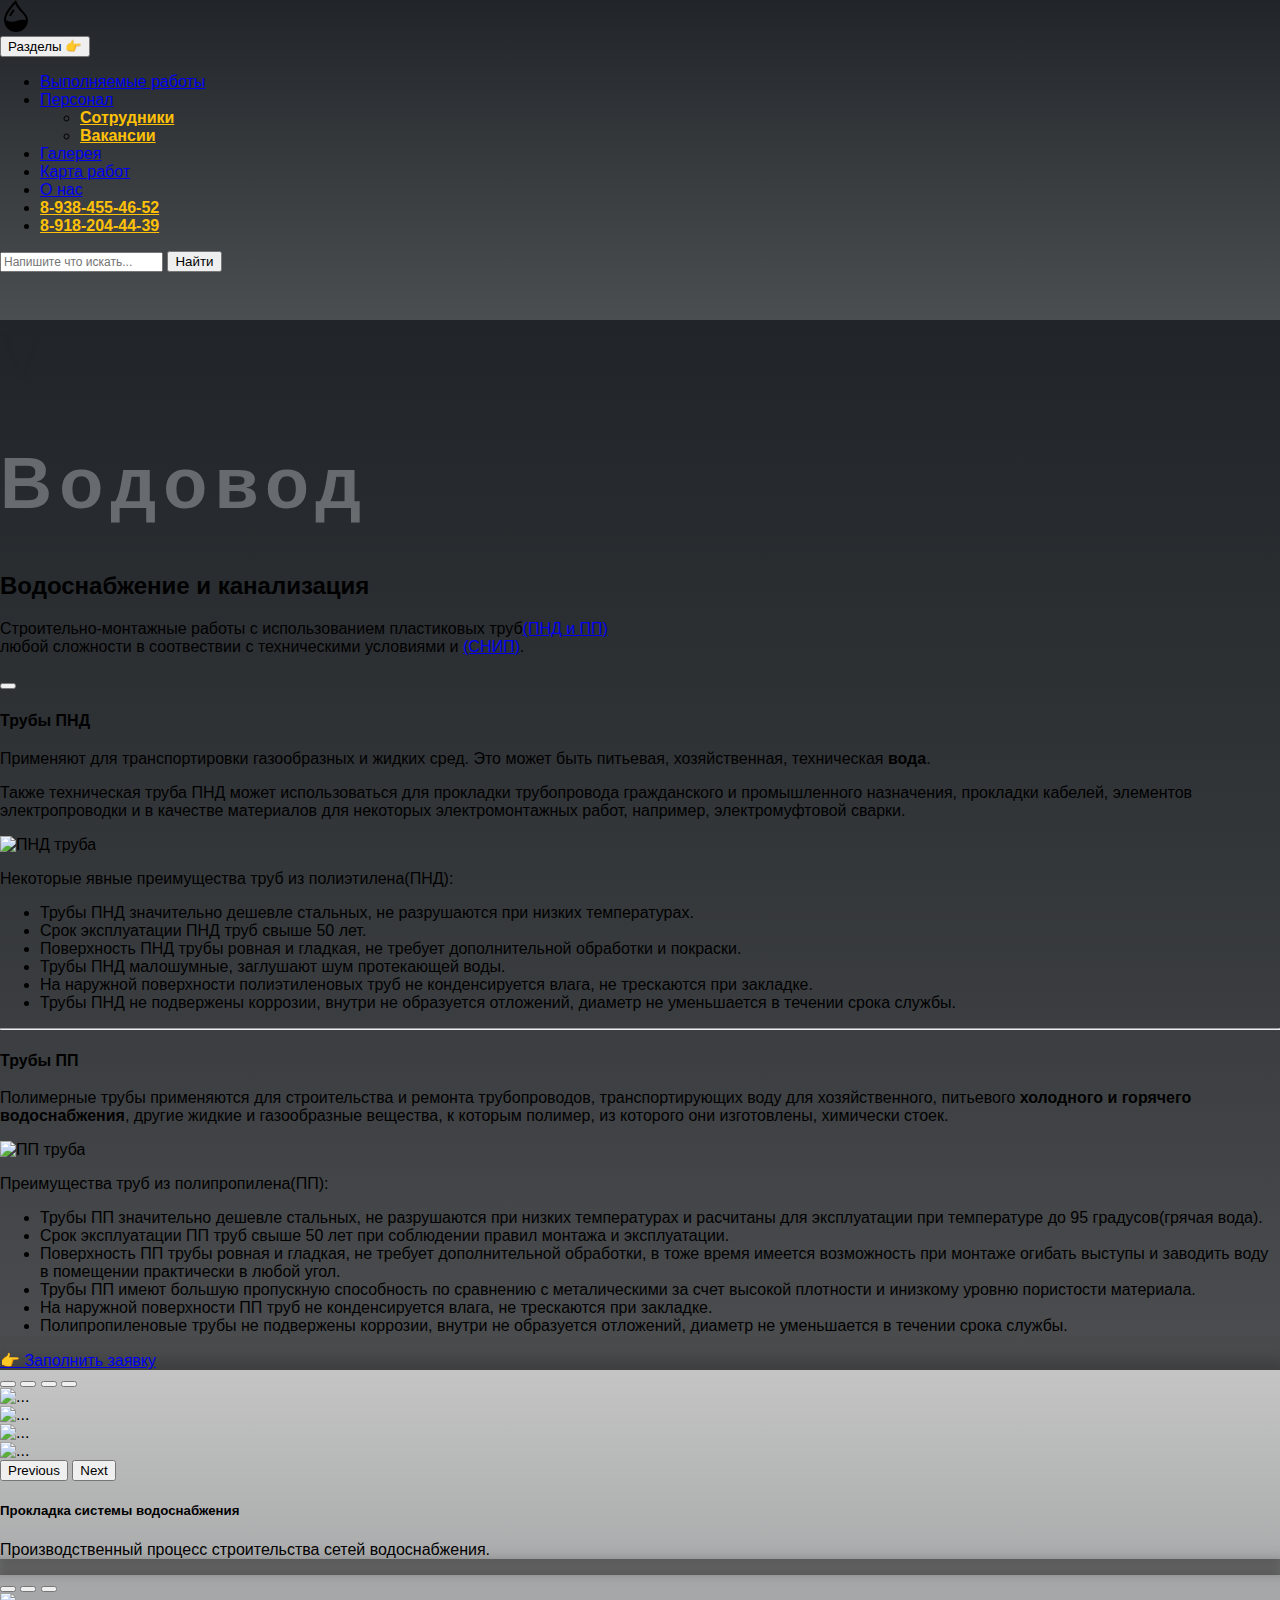
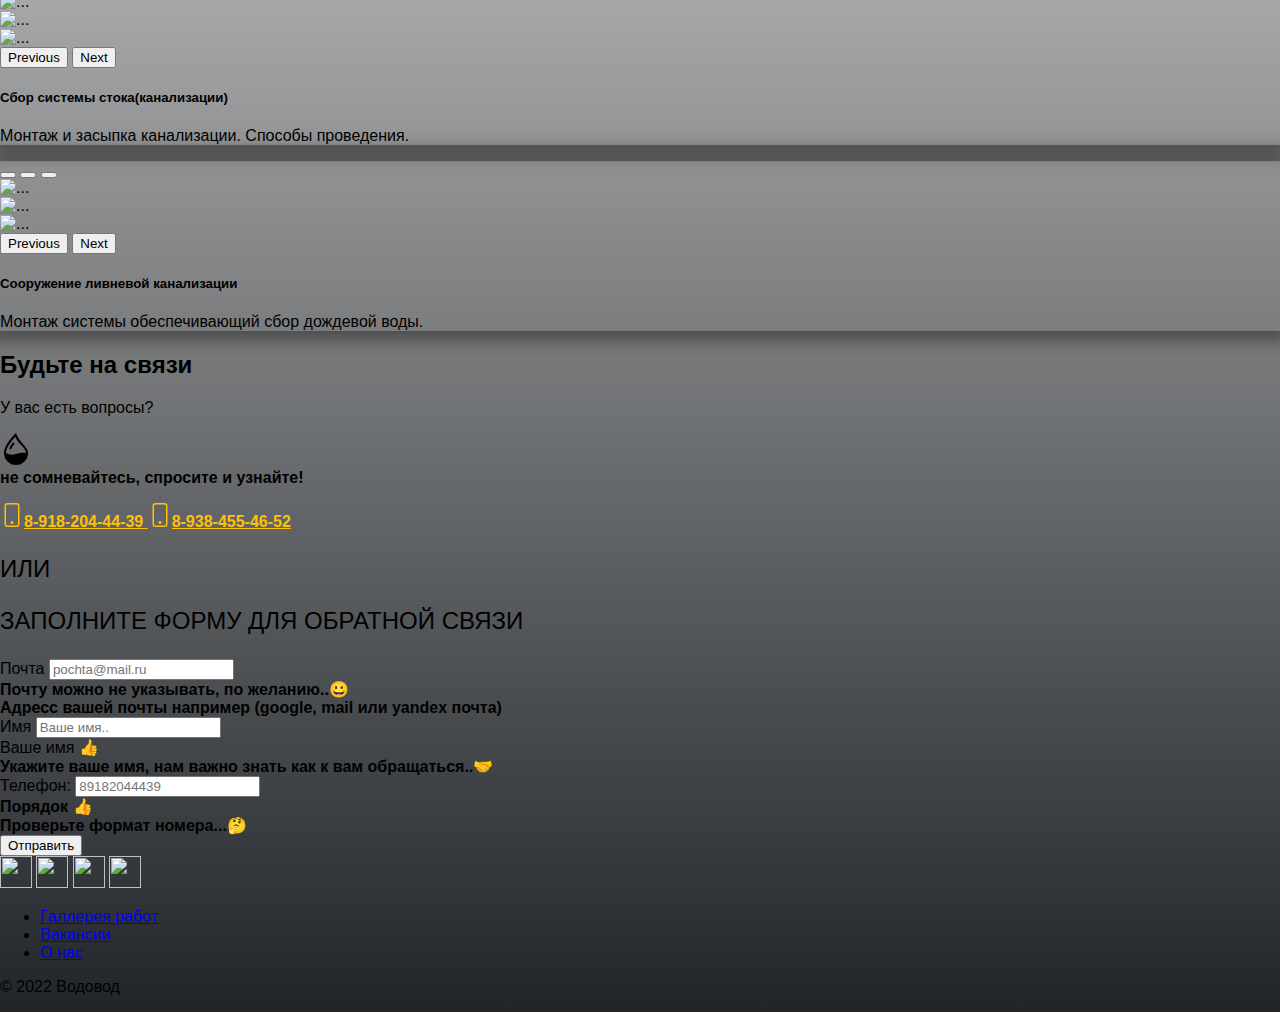
==== commit 3f22d621: "Update index.html" ====
--- a/index.html
+++ b/index.html
@@ -1,7 +1,697 @@
-<!DOCTYPE html><html lang="en"><head><meta charset="UTF-8"><meta http-equiv="X-UA-Compatible" content="IE=chrome"><meta name="viewport" content="width=device-width,initial-scale=1"><title>Водовод Сочи. Водоснабжение и канализация.</title><!--Изменения--><meta name="description" content="Водоснабжение и канализация в Сочи.Проектироание, строительство, ввод в эксплуатацию и ремонт наружных сетей водоснабженя, и канализации."><link rel="canonical" href="https://www.mysite.xxx/index.html"><!--Изменения--><link rel="icon" href="droplet.svg" type="image/svg+xml"><style>@charset "UTF-8";/*!
-
-
-
- */:root{--bs-blue:#0d6efd;--bs-indigo:#6610f2;--bs-purple:#6f42c1;--bs-pink:#d63384;--bs-red:#dc3545;--bs-orange:#fd7e14;--bs-yellow:#ffc107;--bs-green:#198754;--bs-teal:#20c997;--bs-cyan:#0dcaf0;--bs-black:#000;--bs-white:#fff;--bs-gray:#6c757d;--bs-gray-dark:#343a40;--bs-gray-100:#f8f9fa;--bs-gray-200:#e9ecef;--bs-gray-300:#dee2e6;--bs-gray-400:#ced4da;--bs-gray-500:#adb5bd;--bs-gray-600:#6c757d;--bs-gray-700:#495057;--bs-gray-800:#343a40;--bs-gray-900:#212529;--bs-primary:#0d6efd;--bs-secondary:#6c757d;--bs-success:#198754;--bs-info:#0dcaf0;--bs-warning:#ffc107;--bs-danger:#dc3545;--bs-light:#f8f9fa;--bs-dark:#212529;--bs-primary-rgb:13,110,253;--bs-secondary-rgb:108,117,125;--bs-success-rgb:25,135,84;--bs-info-rgb:13,202,240;--bs-warning-rgb:255,193,7;--bs-danger-rgb:220,53,69;--bs-light-rgb:248,249,250;--bs-dark-rgb:33,37,41;--bs-white-rgb:255,255,255;--bs-black-rgb:0,0,0;--bs-body-color-rgb:33,37,41;--bs-body-bg-rgb:255,255,255;--bs-font-sans-serif:system-ui,-apple-system,"Segoe UI",Roboto,"Helvetica Neue","Noto Sans","Liberation Sans",Arial,sans-serif,"Apple Color Emoji","Segoe UI Emoji","Segoe UI Symbol","Noto Color Emoji";--bs-font-monospace:SFMono-Regular,Menlo,Monaco,Consolas,"Liberation Mono","Courier New",monospace;--bs-gradient:linear-gradient(180deg, rgba(255, 255, 255, 0.15), rgba(255, 255, 255, 0));--bs-body-font-family:var(--bs-font-sans-serif);--bs-body-font-size:1rem;--bs-body-font-weight:400;--bs-body-line-height:1.5;--bs-body-color:#212529;--bs-body-bg:#fff;--bs-border-width:1px;--bs-border-style:solid;--bs-border-color:#dee2e6;--bs-border-color-translucent:rgba(0, 0, 0, 0.175);--bs-border-radius:0.375rem;--bs-border-radius-sm:0.25rem;--bs-border-radius-lg:0.5rem;--bs-border-radius-xl:1rem;--bs-border-radius-2xl:2rem;--bs-border-radius-pill:50rem;--bs-link-color:#0d6efd;--bs-link-hover-color:#0a58ca;--bs-code-color:#d63384;--bs-highlight-bg:#fff3cd}*,::after,::before{box-sizing:border-box}@media (prefers-reduced-motion:no-preference){:root{scroll-behavior:smooth}}body{margin:0;font-family:var(--bs-body-font-family);font-size:var(--bs-body-font-size);font-weight:var(--bs-body-font-weight);line-height:var(--bs-body-line-height);color:var(--bs-body-color);text-align:var(--bs-body-text-align);background-color:var(--bs-body-bg);-webkit-text-size-adjust:100%;-webkit-tap-highlight-color:transparent}hr{margin:1rem 0;color:inherit;border:0;border-top:1px solid;opacity:.25}.h1,.h2,.h3,.h4,.h5,.h6,h1,h2,h3,h4,h5,h6{margin-top:0;margin-bottom:.5rem;font-weight:500;line-height:1.2}.h1,h1{font-size:calc(1.375rem + 1.5vw)}@media (min-width:1200px){.h1,h1{font-size:2.5rem}}.h2,h2{font-size:calc(1.325rem + .9vw)}@media (min-width:1200px){.h2,h2{font-size:2rem}}.h3,h3{font-size:calc(1.3rem + .6vw)}@media (min-width:1200px){.h3,h3{font-size:1.75rem}}.h4,h4{font-size:calc(1.275rem + .3vw)}@media (min-width:1200px){.h4,h4{font-size:1.5rem}}.h5,h5{font-size:1.25rem}.h6,h6{font-size:1rem}p{margin-top:0;margin-bottom:1rem}abbr[title]{-webkit-text-decoration:underline dotted;text-decoration:underline dotted;cursor:help;-webkit-text-decoration-skip-ink:none;text-decoration-skip-ink:none}address{margin-bottom:1rem;font-style:normal;line-height:inherit}ol,ul{padding-left:2rem}dl,ol,ul{margin-top:0;margin-bottom:1rem}ol ol,ol ul,ul ol,ul ul{margin-bottom:0}dt{font-weight:700}dd{margin-bottom:.5rem;margin-left:0}blockquote{margin:0 0 1rem}b,strong{font-weight:bolder}.small,small{font-size:.875em}.mark,mark{padding:.1875em;background-color:var(--bs-highlight-bg)}sub,sup{position:relative;font-size:.75em;line-height:0;vertical-align:baseline}sub{bottom:-.25em}sup{top:-.5em}a{color:var(--bs-link-color);text-decoration:underline}a:hover{color:var(--bs-link-hover-color)}a:not([href]):not([class]),a:not([href]):not([class]):hover{color:inherit;text-decoration:none}code,kbd,pre,samp{font-family:var(--bs-font-monospace);font-size:1em}pre{display:block;margin-top:0;margin-bottom:1rem;overflow:auto;font-size:.875em}pre code{font-size:inherit;color:inherit;word-break:normal}code{font-size:.875em;color:var(--bs-code-color);word-wrap:break-word}a>code{color:inherit}kbd{padding:.1875rem .375rem;font-size:.875em;color:var(--bs-body-bg);background-color:var(--bs-body-color);border-radius:.25rem}kbd kbd{padding:0;font-size:1em}figure{margin:0 0 1rem}img,svg{vertical-align:middle}table{caption-side:bottom;border-collapse:collapse}caption{padding-top:.5rem;padding-bottom:.5rem;color:#6c757d;text-align:left}th{text-align:inherit;text-align:-webkit-match-parent}tbody,td,tfoot,th,thead,tr{border-color:inherit;border-style:solid;border-width:0}label{display:inline-block}button{border-radius:0}button:focus:not(:focus-visible){outline:0}button,input,optgroup,select,textarea{margin:0;font-family:inherit;font-size:inherit;line-height:inherit}button,select{text-transform:none}[role=button]{cursor:pointer}select{word-wrap:normal}select:disabled{opacity:1}[list]:not([type=date]):not([type=datetime-local]):not([type=month]):not([type=week]):not([type=time])::-webkit-calendar-picker-indicator{display:none!important}[type=button],[type=reset],[type=submit],button{-webkit-appearance:button}[type=button]:not(:disabled),[type=reset]:not(:disabled),[type=submit]:not(:disabled),button:not(:disabled){cursor:pointer}::-moz-focus-inner{padding:0;border-style:none}textarea{resize:vertical}fieldset{min-width:0;padding:0;margin:0;border:0}legend{float:left;width:100%;padding:0;margin-bottom:.5rem;font-size:calc(1.275rem + .3vw);line-height:inherit}@media (min-width:1200px){legend{font-size:1.5rem}}legend+*{clear:left}::-webkit-datetime-edit-day-field,::-webkit-datetime-edit-fields-wrapper,::-webkit-datetime-edit-hour-field,::-webkit-datetime-edit-minute,::-webkit-datetime-edit-month-field,::-webkit-datetime-edit-text,::-webkit-datetime-edit-year-field{padding:0}::-webkit-inner-spin-button{height:auto}[type=search]{outline-offset:-2px;-webkit-appearance:textfield}::-webkit-search-decoration{-webkit-appearance:none}::-webkit-color-swatch-wrapper{padding:0}::-webkit-file-upload-button{font:inherit;-webkit-appearance:button}::file-selector-button{font:inherit;-webkit-appearance:button}output{display:inline-block}iframe{border:0}summary{display:list-item;cursor:pointer}progress{vertical-align:baseline}[hidden]{display:none!important}.lead{font-size:1.25rem;font-weight:300}.display-1{font-size:calc(1.625rem + 4.5vw);font-weight:300;line-height:1.2}@media (min-width:1200px){.display-1{font-size:5rem}}.display-2{font-size:calc(1.575rem + 3.9vw);font-weight:300;line-height:1.2}@media (min-width:1200px){.display-2{font-size:4.5rem}}.display-3{font-size:calc(1.525rem + 3.3vw);font-weight:300;line-height:1.2}@media (min-width:1200px){.display-3{font-size:4rem}}.display-4{font-size:calc(1.475rem + 2.7vw);font-weight:300;line-height:1.2}@media (min-width:1200px){.display-4{font-size:3.5rem}}.display-5{font-size:calc(1.425rem + 2.1vw);font-weight:300;line-height:1.2}@media (min-width:1200px){.display-5{font-size:3rem}}.display-6{font-size:calc(1.375rem + 1.5vw);font-weight:300;line-height:1.2}@media (min-width:1200px){.display-6{font-size:2.5rem}}.list-unstyled{padding-left:0;list-style:none}.list-inline{padding-left:0;list-style:none}.list-inline-item{display:inline-block}.list-inline-item:not(:last-child){margin-right:.5rem}.initialism{font-size:.875em;text-transform:uppercase}.blockquote{margin-bottom:1rem;font-size:1.25rem}.blockquote>:last-child{margin-bottom:0}.blockquote-footer{margin-top:-1rem;margin-bottom:1rem;font-size:.875em;color:#6c757d}.blockquote-footer::before{content:"— "}.img-fluid{max-width:100%;height:auto}.img-thumbnail{padding:.25rem;background-color:#fff;border:1px solid var(--bs-border-color);border-radius:.375rem;max-width:100%;height:auto}.figure{display:inline-block}.figure-img{margin-bottom:.5rem;line-height:1}.figure-caption{font-size:.875em;color:#6c757d}.container,.container-fluid,.container-lg,.container-md,.container-sm,.container-xl,.container-xxl{--bs-gutter-x:1.5rem;--bs-gutter-y:0;width:100%;padding-right:calc(var(--bs-gutter-x) * .5);padding-left:calc(var(--bs-gutter-x) * .5);margin-right:auto;margin-left:auto}@media (min-width:576px){.container,.container-sm{max-width:540px}}@media (min-width:768px){.container,.container-md,.container-sm{max-width:720px}}@media (min-width:992px){.container,.container-lg,.container-md,.container-sm{max-width:960px}}@media (min-width:1200px){.container,.container-lg,.container-md,.container-sm,.container-xl{max-width:1140px}}@media (min-width:1400px){.container,.container-lg,.container-md,.container-sm,.container-xl,.container-xxl{max-width:1320px}}.row{--bs-gutter-x:1.5rem;--bs-gutter-y:0;display:flex;flex-wrap:wrap;margin-top:calc(-1 * var(--bs-gutter-y));margin-right:calc(-.5 * var(--bs-gutter-x));margin-left:calc(-.5 * var(--bs-gutter-x))}.row>*{flex-shrink:0;width:100%;max-width:100%;padding-right:calc(var(--bs-gutter-x) * .5);padding-left:calc(var(--bs-gutter-x) * .5);margin-top:var(--bs-gutter-y)}.col{flex:1 0 0%}.row-cols-auto>*{flex:0 0 auto;width:auto}.row-cols-1>*{flex:0 0 auto;width:100%}.row-cols-2>*{flex:0 0 auto;width:50%}.row-cols-3>*{flex:0 0 auto;width:33.3333333333%}.row-cols-4>*{flex:0 0 auto;width:25%}.row-cols-5>*{flex:0 0 auto;width:20%}.row-cols-6>*{flex:0 0 auto;width:16.6666666667%}.col-auto{flex:0 0 auto;width:auto}.col-1{flex:0 0 auto;width:8.33333333%}.col-2{flex:0 0 auto;width:16.66666667%}.col-3{flex:0 0 auto;width:25%}.col-4{flex:0 0 auto;width:33.33333333%}.col-5{flex:0 0 auto;width:41.66666667%}.col-6{flex:0 0 auto;width:50%}.col-7{flex:0 0 auto;width:58.33333333%}.col-8{flex:0 0 auto;width:66.66666667%}.col-9{flex:0 0 auto;width:75%}.col-10{flex:0 0 auto;width:83.33333333%}.col-11{flex:0 0 auto;width:91.66666667%}.col-12{flex:0 0 auto;width:100%}.offset-1{margin-left:8.33333333%}.offset-2{margin-left:16.66666667%}.offset-3{margin-left:25%}.offset-4{margin-left:33.33333333%}.offset-5{margin-left:41.66666667%}.offset-6{margin-left:50%}.offset-7{margin-left:58.33333333%}.offset-8{margin-left:66.66666667%}.offset-9{margin-left:75%}.offset-10{margin-left:83.33333333%}.offset-11{margin-left:91.66666667%}.g-0,.gx-0{--bs-gutter-x:0}.g-0,.gy-0{--bs-gutter-y:0}.g-1,.gx-1{--bs-gutter-x:0.25rem}.g-1,.gy-1{--bs-gutter-y:0.25rem}.g-2,.gx-2{--bs-gutter-x:0.5rem}.g-2,.gy-2{--bs-gutter-y:0.5rem}.g-3,.gx-3{--bs-gutter-x:1rem}.g-3,.gy-3{--bs-gutter-y:1rem}.g-4,.gx-4{--bs-gutter-x:1.5rem}.g-4,.gy-4{--bs-gutter-y:1.5rem}.g-5,.gx-5{--bs-gutter-x:3rem}.g-5,.gy-5{--bs-gutter-y:3rem}@media (min-width:576px){.col-sm{flex:1 0 0%}.row-cols-sm-auto>*{flex:0 0 auto;width:auto}.row-cols-sm-1>*{flex:0 0 auto;width:100%}.row-cols-sm-2>*{flex:0 0 auto;width:50%}.row-cols-sm-3>*{flex:0 0 auto;width:33.3333333333%}.row-cols-sm-4>*{flex:0 0 auto;width:25%}.row-cols-sm-5>*{flex:0 0 auto;width:20%}.row-cols-sm-6>*{flex:0 0 auto;width:16.6666666667%}.col-sm-auto{flex:0 0 auto;width:auto}.col-sm-1{flex:0 0 auto;width:8.33333333%}.col-sm-2{flex:0 0 auto;width:16.66666667%}.col-sm-3{flex:0 0 auto;width:25%}.col-sm-4{flex:0 0 auto;width:33.33333333%}.col-sm-5{flex:0 0 auto;width:41.66666667%}.col-sm-6{flex:0 0 auto;width:50%}.col-sm-7{flex:0 0 auto;width:58.33333333%}.col-sm-8{flex:0 0 auto;width:66.66666667%}.col-sm-9{flex:0 0 auto;width:75%}.col-sm-10{flex:0 0 auto;width:83.33333333%}.col-sm-11{flex:0 0 auto;width:91.66666667%}.col-sm-12{flex:0 0 auto;width:100%}.offset-sm-0{margin-left:0}.offset-sm-1{margin-left:8.33333333%}.offset-sm-2{margin-left:16.66666667%}.offset-sm-3{margin-left:25%}.offset-sm-4{margin-left:33.33333333%}.offset-sm-5{margin-left:41.66666667%}.offset-sm-6{margin-left:50%}.offset-sm-7{margin-left:58.33333333%}.offset-sm-8{margin-left:66.66666667%}.offset-sm-9{margin-left:75%}.offset-sm-10{margin-left:83.33333333%}.offset-sm-11{margin-left:91.66666667%}.g-sm-0,.gx-sm-0{--bs-gutter-x:0}.g-sm-0,.gy-sm-0{--bs-gutter-y:0}.g-sm-1,.gx-sm-1{--bs-gutter-x:0.25rem}.g-sm-1,.gy-sm-1{--bs-gutter-y:0.25rem}.g-sm-2,.gx-sm-2{--bs-gutter-x:0.5rem}.g-sm-2,.gy-sm-2{--bs-gutter-y:0.5rem}.g-sm-3,.gx-sm-3{--bs-gutter-x:1rem}.g-sm-3,.gy-sm-3{--bs-gutter-y:1rem}.g-sm-4,.gx-sm-4{--bs-gutter-x:1.5rem}.g-sm-4,.gy-sm-4{--bs-gutter-y:1.5rem}.g-sm-5,.gx-sm-5{--bs-gutter-x:3rem}.g-sm-5,.gy-sm-5{--bs-gutter-y:3rem}}@media (min-width:768px){.col-md{flex:1 0 0%}.row-cols-md-auto>*{flex:0 0 auto;width:auto}.row-cols-md-1>*{flex:0 0 auto;width:100%}.row-cols-md-2>*{flex:0 0 auto;width:50%}.row-cols-md-3>*{flex:0 0 auto;width:33.3333333333%}.row-cols-md-4>*{flex:0 0 auto;width:25%}.row-cols-md-5>*{flex:0 0 auto;width:20%}.row-cols-md-6>*{flex:0 0 auto;width:16.6666666667%}.col-md-auto{flex:0 0 auto;width:auto}.col-md-1{flex:0 0 auto;width:8.33333333%}.col-md-2{flex:0 0 auto;width:16.66666667%}.col-md-3{flex:0 0 auto;width:25%}.col-md-4{flex:0 0 auto;width:33.33333333%}.col-md-5{flex:0 0 auto;width:41.66666667%}.col-md-6{flex:0 0 auto;width:50%}.col-md-7{flex:0 0 auto;width:58.33333333%}.col-md-8{flex:0 0 auto;width:66.66666667%}.col-md-9{flex:0 0 auto;width:75%}.col-md-10{flex:0 0 auto;width:83.33333333%}.col-md-11{flex:0 0 auto;width:91.66666667%}.col-md-12{flex:0 0 auto;width:100%}.offset-md-0{margin-left:0}.offset-md-1{margin-left:8.33333333%}.offset-md-2{margin-left:16.66666667%}.offset-md-3{margin-left:25%}.offset-md-4{margin-left:33.33333333%}.offset-md-5{margin-left:41.66666667%}.offset-md-6{margin-left:50%}.offset-md-7{margin-left:58.33333333%}.offset-md-8{margin-left:66.66666667%}.offset-md-9{margin-left:75%}.offset-md-10{margin-left:83.33333333%}.offset-md-11{margin-left:91.66666667%}.g-md-0,.gx-md-0{--bs-gutter-x:0}.g-md-0,.gy-md-0{--bs-gutter-y:0}.g-md-1,.gx-md-1{--bs-gutter-x:0.25rem}.g-md-1,.gy-md-1{--bs-gutter-y:0.25rem}.g-md-2,.gx-md-2{--bs-gutter-x:0.5rem}.g-md-2,.gy-md-2{--bs-gutter-y:0.5rem}.g-md-3,.gx-md-3{--bs-gutter-x:1rem}.g-md-3,.gy-md-3{--bs-gutter-y:1rem}.g-md-4,.gx-md-4{--bs-gutter-x:1.5rem}.g-md-4,.gy-md-4{--bs-gutter-y:1.5rem}.g-md-5,.gx-md-5{--bs-gutter-x:3rem}.g-md-5,.gy-md-5{--bs-gutter-y:3rem}}@media (min-width:992px){.col-lg{flex:1 0 0%}.row-cols-lg-auto>*{flex:0 0 auto;width:auto}.row-cols-lg-1>*{flex:0 0 auto;width:100%}.row-cols-lg-2>*{flex:0 0 auto;width:50%}.row-cols-lg-3>*{flex:0 0 auto;width:33.3333333333%}.row-cols-lg-4>*{flex:0 0 auto;width:25%}.row-cols-lg-5>*{flex:0 0 auto;width:20%}.row-cols-lg-6>*{flex:0 0 auto;width:16.6666666667%}.col-lg-auto{flex:0 0 auto;width:auto}.col-lg-1{flex:0 0 auto;width:8.33333333%}.col-lg-2{flex:0 0 auto;width:16.66666667%}.col-lg-3{flex:0 0 auto;width:25%}.col-lg-4{flex:0 0 auto;width:33.33333333%}.col-lg-5{flex:0 0 auto;width:41.66666667%}.col-lg-6{flex:0 0 auto;width:50%}.col-lg-7{flex:0 0 auto;width:58.33333333%}.col-lg-8{flex:0 0 auto;width:66.66666667%}.col-lg-9{flex:0 0 auto;width:75%}.col-lg-10{flex:0 0 auto;width:83.33333333%}.col-lg-11{flex:0 0 auto;width:91.66666667%}.col-lg-12{flex:0 0 auto;width:100%}.offset-lg-0{margin-left:0}.offset-lg-1{margin-left:8.33333333%}.offset-lg-2{margin-left:16.66666667%}.offset-lg-3{margin-left:25%}.offset-lg-4{margin-left:33.33333333%}.offset-lg-5{margin-left:41.66666667%}.offset-lg-6{margin-left:50%}.offset-lg-7{margin-left:58.33333333%}.offset-lg-8{margin-left:66.66666667%}.offset-lg-9{margin-left:75%}.offset-lg-10{margin-left:83.33333333%}.offset-lg-11{margin-left:91.66666667%}.g-lg-0,.gx-lg-0{--bs-gutter-x:0}.g-lg-0,.gy-lg-0{--bs-gutter-y:0}.g-lg-1,.gx-lg-1{--bs-gutter-x:0.25rem}.g-lg-1,.gy-lg-1{--bs-gutter-y:0.25rem}.g-lg-2,.gx-lg-2{--bs-gutter-x:0.5rem}.g-lg-2,.gy-lg-2{--bs-gutter-y:0.5rem}.g-lg-3,.gx-lg-3{--bs-gutter-x:1rem}.g-lg-3,.gy-lg-3{--bs-gutter-y:1rem}.g-lg-4,.gx-lg-4{--bs-gutter-x:1.5rem}.g-lg-4,.gy-lg-4{--bs-gutter-y:1.5rem}.g-lg-5,.gx-lg-5{--bs-gutter-x:3rem}.g-lg-5,.gy-lg-5{--bs-gutter-y:3rem}}@media (min-width:1200px){.col-xl{flex:1 0 0%}.row-cols-xl-auto>*{flex:0 0 auto;width:auto}.row-cols-xl-1>*{flex:0 0 auto;width:100%}.row-cols-xl-2>*{flex:0 0 auto;width:50%}.row-cols-xl-3>*{flex:0 0 auto;width:33.3333333333%}.row-cols-xl-4>*{flex:0 0 auto;width:25%}.row-cols-xl-5>*{flex:0 0 auto;width:20%}.row-cols-xl-6>*{flex:0 0 auto;width:16.6666666667%}.col-xl-auto{flex:0 0 auto;width:auto}.col-xl-1{flex:0 0 auto;width:8.33333333%}.col-xl-2{flex:0 0 auto;width:16.66666667%}.col-xl-3{flex:0 0 auto;width:25%}.col-xl-4{flex:0 0 auto;width:33.33333333%}.col-xl-5{flex:0 0 auto;width:41.66666667%}.col-xl-6{flex:0 0 auto;width:50%}.col-xl-7{flex:0 0 auto;width:58.33333333%}.col-xl-8{flex:0 0 auto;width:66.66666667%}.col-xl-9{flex:0 0 auto;width:75%}.col-xl-10{flex:0 0 auto;width:83.33333333%}.col-xl-11{flex:0 0 auto;width:91.66666667%}.col-xl-12{flex:0 0 auto;width:100%}.offset-xl-0{margin-left:0}.offset-xl-1{margin-left:8.33333333%}.offset-xl-2{margin-left:16.66666667%}.offset-xl-3{margin-left:25%}.offset-xl-4{margin-left:33.33333333%}.offset-xl-5{margin-left:41.66666667%}.offset-xl-6{margin-left:50%}.offset-xl-7{margin-left:58.33333333%}.offset-xl-8{margin-left:66.66666667%}.offset-xl-9{margin-left:75%}.offset-xl-10{margin-left:83.33333333%}.offset-xl-11{margin-left:91.66666667%}.g-xl-0,.gx-xl-0{--bs-gutter-x:0}.g-xl-0,.gy-xl-0{--bs-gutter-y:0}.g-xl-1,.gx-xl-1{--bs-gutter-x:0.25rem}.g-xl-1,.gy-xl-1{--bs-gutter-y:0.25rem}.g-xl-2,.gx-xl-2{--bs-gutter-x:0.5rem}.g-xl-2,.gy-xl-2{--bs-gutter-y:0.5rem}.g-xl-3,.gx-xl-3{--bs-gutter-x:1rem}.g-xl-3,.gy-xl-3{--bs-gutter-y:1rem}.g-xl-4,.gx-xl-4{--bs-gutter-x:1.5rem}.g-xl-4,.gy-xl-4{--bs-gutter-y:1.5rem}.g-xl-5,.gx-xl-5{--bs-gutter-x:3rem}.g-xl-5,.gy-xl-5{--bs-gutter-y:3rem}}@media (min-width:1400px){.col-xxl{flex:1 0 0%}.row-cols-xxl-auto>*{flex:0 0 auto;width:auto}.row-cols-xxl-1>*{flex:0 0 auto;width:100%}.row-cols-xxl-2>*{flex:0 0 auto;width:50%}.row-cols-xxl-3>*{flex:0 0 auto;width:33.3333333333%}.row-cols-xxl-4>*{flex:0 0 auto;width:25%}.row-cols-xxl-5>*{flex:0 0 auto;width:20%}.row-cols-xxl-6>*{flex:0 0 auto;width:16.6666666667%}.col-xxl-auto{flex:0 0 auto;width:auto}.col-xxl-1{flex:0 0 auto;width:8.33333333%}.col-xxl-2{flex:0 0 auto;width:16.66666667%}.col-xxl-3{flex:0 0 auto;width:25%}.col-xxl-4{flex:0 0 auto;width:33.33333333%}.col-xxl-5{flex:0 0 auto;width:41.66666667%}.col-xxl-6{flex:0 0 auto;width:50%}.col-xxl-7{flex:0 0 auto;width:58.33333333%}.col-xxl-8{flex:0 0 auto;width:66.66666667%}.col-xxl-9{flex:0 0 auto;width:75%}.col-xxl-10{flex:0 0 auto;width:83.33333333%}.col-xxl-11{flex:0 0 auto;width:91.66666667%}.col-xxl-12{flex:0 0 auto;width:100%}.offset-xxl-0{margin-left:0}.offset-xxl-1{margin-left:8.33333333%}.offset-xxl-2{margin-left:16.66666667%}.offset-xxl-3{margin-left:25%}.offset-xxl-4{margin-left:33.33333333%}.offset-xxl-5{margin-left:41.66666667%}.offset-xxl-6{margin-left:50%}.offset-xxl-7{margin-left:58.33333333%}.offset-xxl-8{margin-left:66.66666667%}.offset-xxl-9{margin-left:75%}.offset-xxl-10{margin-left:83.33333333%}.offset-xxl-11{margin-left:91.66666667%}.g-xxl-0,.gx-xxl-0{--bs-gutter-x:0}.g-xxl-0,.gy-xxl-0{--bs-gutter-y:0}.g-xxl-1,.gx-xxl-1{--bs-gutter-x:0.25rem}.g-xxl-1,.gy-xxl-1{--bs-gutter-y:0.25rem}.g-xxl-2,.gx-xxl-2{--bs-gutter-x:0.5rem}.g-xxl-2,.gy-xxl-2{--bs-gutter-y:0.5rem}.g-xxl-3,.gx-xxl-3{--bs-gutter-x:1rem}.g-xxl-3,.gy-xxl-3{--bs-gutter-y:1rem}.g-xxl-4,.gx-xxl-4{--bs-gutter-x:1.5rem}.g-xxl-4,.gy-xxl-4{--bs-gutter-y:1.5rem}.g-xxl-5,.gx-xxl-5{--bs-gutter-x:3rem}.g-xxl-5,.gy-xxl-5{--bs-gutter-y:3rem}}.table{--bs-table-color:var(--bs-body-color);--bs-table-bg:transparent;--bs-table-border-color:var(--bs-border-color);--bs-table-accent-bg:transparent;--bs-table-striped-color:var(--bs-body-color);--bs-table-striped-bg:rgba(0, 0, 0, 0.05);--bs-table-active-color:var(--bs-body-color);--bs-table-active-bg:rgba(0, 0, 0, 0.1);--bs-table-hover-color:var(--bs-body-color);--bs-table-hover-bg:rgba(0, 0, 0, 0.075);width:100%;margin-bottom:1rem;color:var(--bs-table-color);vertical-align:top;border-color:var(--bs-table-border-color)}.table>:not(caption)>*>*{padding:.5rem .5rem;background-color:var(--bs-table-bg);border-bottom-width:1px;box-shadow:inset 0 0 0 9999px var(--bs-table-accent-bg)}.table>tbody{vertical-align:inherit}.table>thead{vertical-align:bottom}.table-group-divider{border-top:2px solid currentcolor}.caption-top{caption-side:top}.table-sm>:not(caption)>*>*{padding:.25rem .25rem}.table-bordered>:not(caption)>*{border-width:1px 0}.table-bordered>:not(caption)>*>*{border-width:0 1px}.table-borderless>:not(caption)>*>*{border-bottom-width:0}.table-borderless>:not(:first-child){border-top-width:0}.table-striped>tbody>tr:nth-of-type(odd)>*{--bs-table-accent-bg:var(--bs-table-striped-bg);color:var(--bs-table-striped-color)}.table-striped-columns>:not(caption)>tr>:nth-child(2n){--bs-table-accent-bg:var(--bs-table-striped-bg);color:var(--bs-table-striped-color)}.table-active{--bs-table-accent-bg:var(--bs-table-active-bg);color:var(--bs-table-active-color)}.table-hover>tbody>tr:hover>*{--bs-table-accent-bg:var(--bs-table-hover-bg);color:var(--bs-table-hover-color)}.table-primary{--bs-table-color:#000;--bs-table-bg:#cfe2ff;--bs-table-border-color:#bacbe6;--bs-table-striped-bg:#c5d7f2;--bs-table-striped-color:#000;--bs-table-active-bg:#bacbe6;--bs-table-active-color:#000;--bs-table-hover-bg:#bfd1ec;--bs-table-hover-color:#000;color:var(--bs-table-color);border-color:var(--bs-table-border-color)}.table-secondary{--bs-table-color:#000;--bs-table-bg:#e2e3e5;--bs-table-border-color:#cbccce;--bs-table-striped-bg:#d7d8da;--bs-table-striped-color:#000;--bs-table-active-bg:#cbccce;--bs-table-active-color:#000;--bs-table-hover-bg:#d1d2d4;--bs-table-hover-color:#000;color:var(--bs-table-color);border-color:var(--bs-table-border-color)}.table-success{--bs-table-color:#000;--bs-table-bg:#d1e7dd;--bs-table-border-color:#bcd0c7;--bs-table-striped-bg:#c7dbd2;--bs-table-striped-color:#000;--bs-table-active-bg:#bcd0c7;--bs-table-active-color:#000;--bs-table-hover-bg:#c1d6cc;--bs-table-hover-color:#000;color:var(--bs-table-color);border-color:var(--bs-table-border-color)}.table-info{--bs-table-color:#000;--bs-table-bg:#cff4fc;--bs-table-border-color:#badce3;--bs-table-striped-bg:#c5e8ef;--bs-table-striped-color:#000;--bs-table-active-bg:#badce3;--bs-table-active-color:#000;--bs-table-hover-bg:#bfe2e9;--bs-table-hover-color:#000;color:var(--bs-table-color);border-color:var(--bs-table-border-color)}.table-warning{--bs-table-color:#000;--bs-table-bg:#fff3cd;--bs-table-border-color:#e6dbb9;--bs-table-striped-bg:#f2e7c3;--bs-table-striped-color:#000;--bs-table-active-bg:#e6dbb9;--bs-table-active-color:#000;--bs-table-hover-bg:#ece1be;--bs-table-hover-color:#000;color:var(--bs-table-color);border-color:var(--bs-table-border-color)}.table-danger{--bs-table-color:#000;--bs-table-bg:#f8d7da;--bs-table-border-color:#dfc2c4;--bs-table-striped-bg:#eccccf;--bs-table-striped-color:#000;--bs-table-active-bg:#dfc2c4;--bs-table-active-color:#000;--bs-table-hover-bg:#e5c7ca;--bs-table-hover-color:#000;color:var(--bs-table-color);border-color:var(--bs-table-border-color)}.table-light{--bs-table-color:#000;--bs-table-bg:#f8f9fa;--bs-table-border-color:#dfe0e1;--bs-table-striped-bg:#ecedee;--bs-table-striped-color:#000;--bs-table-active-bg:#dfe0e1;--bs-table-active-color:#000;--bs-table-hover-bg:#e5e6e7;--bs-table-hover-color:#000;color:var(--bs-table-color);border-color:var(--bs-table-border-color)}.table-dark{--bs-table-color:#fff;--bs-table-bg:#212529;--bs-table-border-color:#373b3e;--bs-table-striped-bg:#2c3034;--bs-table-striped-color:#fff;--bs-table-active-bg:#373b3e;--bs-table-active-color:#fff;--bs-table-hover-bg:#323539;--bs-table-hover-color:#fff;color:var(--bs-table-color);border-color:var(--bs-table-border-color)}.table-responsive{overflow-x:auto;-webkit-overflow-scrolling:touch}@media (max-width:575.98px){.table-responsive-sm{overflow-x:auto;-webkit-overflow-scrolling:touch}}@media (max-width:767.98px){.table-responsive-md{overflow-x:auto;-webkit-overflow-scrolling:touch}}@media (max-width:991.98px){.table-responsive-lg{overflow-x:auto;-webkit-overflow-scrolling:touch}}@media (max-width:1199.98px){.table-responsive-xl{overflow-x:auto;-webkit-overflow-scrolling:touch}}@media (max-width:1399.98px){.table-responsive-xxl{overflow-x:auto;-webkit-overflow-scrolling:touch}}.form-label{margin-bottom:.5rem}.col-form-label{padding-top:calc(.375rem + 1px);padding-bottom:calc(.375rem + 1px);margin-bottom:0;font-size:inherit;line-height:1.5}.col-form-label-lg{padding-top:calc(.5rem + 1px);padding-bottom:calc(.5rem + 1px);font-size:1.25rem}.col-form-label-sm{padding-top:calc(.25rem + 1px);padding-bottom:calc(.25rem + 1px);font-size:.875rem}.form-text{margin-top:.25rem;font-size:.875em;color:#6c757d}.form-control{display:block;width:100%;padding:.375rem .75rem;font-size:1rem;font-weight:400;line-height:1.5;color:#212529;background-color:#fff;background-clip:padding-box;border:1px solid #ced4da;-webkit-appearance:none;-moz-appearance:none;appearance:none;border-radius:.375rem;transition:border-color .15s ease-in-out,box-shadow .15s ease-in-out}@media (prefers-reduced-motion:reduce){.form-control{transition:none}}.form-control[type=file]{overflow:hidden}.form-control[type=file]:not(:disabled):not([readonly]){cursor:pointer}.form-control:focus{color:#212529;background-color:#fff;border-color:#86b7fe;outline:0;box-shadow:0 0 0 .25rem rgba(13,110,253,.25)}.form-control::-webkit-date-and-time-value{height:1.5em}.form-control::-moz-placeholder{color:#6c757d;opacity:1}.form-control::placeholder{color:#6c757d;opacity:1}.form-control:disabled{background-color:#e9ecef;opacity:1}.form-control::-webkit-file-upload-button{padding:.375rem .75rem;margin:-.375rem -.75rem;-webkit-margin-end:.75rem;margin-inline-end:.75rem;color:#212529;background-color:#e9ecef;pointer-events:none;border-color:inherit;border-style:solid;border-width:0;border-inline-end-width:1px;border-radius:0;-webkit-transition:color .15s ease-in-out,background-color .15s ease-in-out,border-color .15s ease-in-out,box-shadow .15s ease-in-out;transition:color .15s ease-in-out,background-color .15s ease-in-out,border-color .15s ease-in-out,box-shadow .15s ease-in-out}.form-control::file-selector-button{padding:.375rem .75rem;margin:-.375rem -.75rem;-webkit-margin-end:.75rem;margin-inline-end:.75rem;color:#212529;background-color:#e9ecef;pointer-events:none;border-color:inherit;border-style:solid;border-width:0;border-inline-end-width:1px;border-radius:0;transition:color .15s ease-in-out,background-color .15s ease-in-out,border-color .15s ease-in-out,box-shadow .15s ease-in-out}@media (prefers-reduced-motion:reduce){.form-control::-webkit-file-upload-button{-webkit-transition:none;transition:none}.form-control::file-selector-button{transition:none}}.form-control:hover:not(:disabled):not([readonly])::-webkit-file-upload-button{background-color:#dde0e3}.form-control:hover:not(:disabled):not([readonly])::file-selector-button{background-color:#dde0e3}.form-control-plaintext{display:block;width:100%;padding:.375rem 0;margin-bottom:0;line-height:1.5;color:#212529;background-color:transparent;border:solid transparent;border-width:1px 0}.form-control-plaintext:focus{outline:0}.form-control-plaintext.form-control-lg,.form-control-plaintext.form-control-sm{padding-right:0;padding-left:0}.form-control-sm{min-height:calc(1.5em + .5rem + 2px);padding:.25rem .5rem;font-size:.875rem;border-radius:.25rem}.form-control-sm::-webkit-file-upload-button{padding:.25rem .5rem;margin:-.25rem -.5rem;-webkit-margin-end:.5rem;margin-inline-end:.5rem}.form-control-sm::file-selector-button{padding:.25rem .5rem;margin:-.25rem -.5rem;-webkit-margin-end:.5rem;margin-inline-end:.5rem}.form-control-lg{min-height:calc(1.5em + 1rem + 2px);padding:.5rem 1rem;font-size:1.25rem;border-radius:.5rem}.form-control-lg::-webkit-file-upload-button{padding:.5rem 1rem;margin:-.5rem -1rem;-webkit-margin-end:1rem;margin-inline-end:1rem}.form-control-lg::file-selector-button{padding:.5rem 1rem;margin:-.5rem -1rem;-webkit-margin-end:1rem;margin-inline-end:1rem}textarea.form-control{min-height:calc(1.5em + .75rem + 2px)}textarea.form-control-sm{min-height:calc(1.5em + .5rem + 2px)}textarea.form-control-lg{min-height:calc(1.5em + 1rem + 2px)}.form-control-color{width:3rem;height:calc(1.5em + .75rem + 2px);padding:.375rem}.form-control-color:not(:disabled):not([readonly]){cursor:pointer}.form-control-color::-moz-color-swatch{border:0!important;border-radius:.375rem}.form-control-color::-webkit-color-swatch{border-radius:.375rem}.form-control-color.form-control-sm{height:calc(1.5em + .5rem + 2px)}.form-control-color.form-control-lg{height:calc(1.5em + 1rem + 2px)}.form-select{display:block;width:100%;padding:.375rem 2.25rem .375rem .75rem;-moz-padding-start:calc(0.75rem - 3px);font-size:1rem;font-weight:400;line-height:1.5;color:#212529;background-color:#fff;background-image:url("data:image/svg+xml,%3csvg xmlns='http://www.w3.org/2000/svg' viewBox='0 0 16 16'%3e%3cpath fill='none' stroke='%23343a40' stroke-linecap='round' stroke-linejoin='round' stroke-width='2' d='m2 5 6 6 6-6'/%3e%3c/svg%3e");background-repeat:no-repeat;background-position:right .75rem center;background-size:16px 12px;border:1px solid #ced4da;border-radius:.375rem;transition:border-color .15s ease-in-out,box-shadow .15s ease-in-out;-webkit-appearance:none;-moz-appearance:none;appearance:none}@media (prefers-reduced-motion:reduce){.form-select{transition:none}}.form-select:focus{border-color:#86b7fe;outline:0;box-shadow:0 0 0 .25rem rgba(13,110,253,.25)}.form-select[multiple],.form-select[size]:not([size="1"]){padding-right:.75rem;background-image:none}.form-select:disabled{background-color:#e9ecef}.form-select:-moz-focusring{color:transparent;text-shadow:0 0 0 #212529}.form-select-sm{padding-top:.25rem;padding-bottom:.25rem;padding-left:.5rem;font-size:.875rem;border-radius:.25rem}.form-select-lg{padding-top:.5rem;padding-bottom:.5rem;padding-left:1rem;font-size:1.25rem;border-radius:.5rem}.form-check{display:block;min-height:1.5rem;padding-left:1.5em;margin-bottom:.125rem}.form-check .form-check-input{float:left;margin-left:-1.5em}.form-check-reverse{padding-right:1.5em;padding-left:0;text-align:right}.form-check-reverse .form-check-input{float:right;margin-right:-1.5em;margin-left:0}.form-check-input{width:1em;height:1em;margin-top:.25em;vertical-align:top;background-color:#fff;background-repeat:no-repeat;background-position:center;background-size:contain;border:1px solid rgba(0,0,0,.25);-webkit-appearance:none;-moz-appearance:none;appearance:none;-webkit-print-color-adjust:exact;color-adjust:exact;print-color-adjust:exact}.form-check-input[type=checkbox]{border-radius:.25em}.form-check-input[type=radio]{border-radius:50%}.form-check-input:active{filter:brightness(90%)}.form-check-input:focus{border-color:#86b7fe;outline:0;box-shadow:0 0 0 .25rem rgba(13,110,253,.25)}.form-check-input:checked{background-color:#0d6efd;border-color:#0d6efd}.form-check-input:checked[type=checkbox]{background-image:url("data:image/svg+xml,%3csvg xmlns='http://www.w3.org/2000/svg' viewBox='0 0 20 20'%3e%3cpath fill='none' stroke='%23fff' stroke-linecap='round' stroke-linejoin='round' stroke-width='3' d='m6 10 3 3 6-6'/%3e%3c/svg%3e")}.form-check-input:checked[type=radio]{background-image:url("data:image/svg+xml,%3csvg xmlns='http://www.w3.org/2000/svg' viewBox='-4 -4 8 8'%3e%3ccircle r='2' fill='%23fff'/%3e%3c/svg%3e")}.form-check-input[type=checkbox]:indeterminate{background-color:#0d6efd;border-color:#0d6efd;background-image:url("data:image/svg+xml,%3csvg xmlns='http://www.w3.org/2000/svg' viewBox='0 0 20 20'%3e%3cpath fill='none' stroke='%23fff' stroke-linecap='round' stroke-linejoin='round' stroke-width='3' d='M6 10h8'/%3e%3c/svg%3e")}.form-check-input:disabled{pointer-events:none;filter:none;opacity:.5}.form-check-input:disabled~.form-check-label,.form-check-input[disabled]~.form-check-label{cursor:default;opacity:.5}.form-switch{padding-left:2.5em}.form-switch .form-check-input{width:2em;margin-left:-2.5em;background-image:url("data:image/svg+xml,%3csvg xmlns='http://www.w3.org/2000/svg' viewBox='-4 -4 8 8'%3e%3ccircle r='3' fill='rgba%280, 0, 0, 0.25%29'/%3e%3c/svg%3e");background-position:left center;border-radius:2em;transition:background-position .15s ease-in-out}@media (prefers-reduced-motion:reduce){.form-switch .form-check-input{transition:none}}.form-switch .form-check-input:focus{background-image:url("data:image/svg+xml,%3csvg xmlns='http://www.w3.org/2000/svg' viewBox='-4 -4 8 8'%3e%3ccircle r='3' fill='%2386b7fe'/%3e%3c/svg%3e")}.form-switch .form-check-input:checked{background-position:right center;background-image:url("data:image/svg+xml,%3csvg xmlns='http://www.w3.org/2000/svg' viewBox='-4 -4 8 8'%3e%3ccircle r='3' fill='%23fff'/%3e%3c/svg%3e")}.form-switch.form-check-reverse{padding-right:2.5em;padding-left:0}.form-switch.form-check-reverse .form-check-input{margin-right:-2.5em;margin-left:0}.form-check-inline{display:inline-block;margin-right:1rem}.btn-check{position:absolute;clip:rect(0,0,0,0);pointer-events:none}.btn-check:disabled+.btn,.btn-check[disabled]+.btn{pointer-events:none;filter:none;opacity:.65}.form-range{width:100%;height:1.5rem;padding:0;background-color:transparent;-webkit-appearance:none;-moz-appearance:none;appearance:none}.form-range:focus{outline:0}.form-range:focus::-webkit-slider-thumb{box-shadow:0 0 0 1px #fff,0 0 0 .25rem rgba(13,110,253,.25)}.form-range:focus::-moz-range-thumb{box-shadow:0 0 0 1px #fff,0 0 0 .25rem rgba(13,110,253,.25)}.form-range::-moz-focus-outer{border:0}.form-range::-webkit-slider-thumb{width:1rem;height:1rem;margin-top:-.25rem;background-color:#0d6efd;border:0;border-radius:1rem;-webkit-transition:background-color .15s ease-in-out,border-color .15s ease-in-out,box-shadow .15s ease-in-out;transition:background-color .15s ease-in-out,border-color .15s ease-in-out,box-shadow .15s ease-in-out;-webkit-appearance:none;appearance:none}@media (prefers-reduced-motion:reduce){.form-range::-webkit-slider-thumb{-webkit-transition:none;transition:none}}.form-range::-webkit-slider-thumb:active{background-color:#b6d4fe}.form-range::-webkit-slider-runnable-track{width:100%;height:.5rem;color:transparent;cursor:pointer;background-color:#dee2e6;border-color:transparent;border-radius:1rem}.form-range::-moz-range-thumb{width:1rem;height:1rem;background-color:#0d6efd;border:0;border-radius:1rem;-moz-transition:background-color .15s ease-in-out,border-color .15s ease-in-out,box-shadow .15s ease-in-out;transition:background-color .15s ease-in-out,border-color .15s ease-in-out,box-shadow .15s ease-in-out;-moz-appearance:none;appearance:none}@media (prefers-reduced-motion:reduce){.form-range::-moz-range-thumb{-moz-transition:none;transition:none}}.form-range::-moz-range-thumb:active{background-color:#b6d4fe}.form-range::-moz-range-track{width:100%;height:.5rem;color:transparent;cursor:pointer;background-color:#dee2e6;border-color:transparent;border-radius:1rem}.form-range:disabled{pointer-events:none}.form-range:disabled::-webkit-slider-thumb{background-color:#adb5bd}.form-range:disabled::-moz-range-thumb{background-color:#adb5bd}.form-floating{position:relative}.form-floating>.form-control,.form-floating>.form-control-plaintext,.form-floating>.form-select{height:calc(3.5rem + 2px);line-height:1.25}.form-floating>label{position:absolute;top:0;left:0;width:100%;height:100%;padding:1rem .75rem;overflow:hidden;text-align:start;text-overflow:ellipsis;white-space:nowrap;pointer-events:none;border:1px solid transparent;transform-origin:0 0;transition:opacity .1s ease-in-out,transform .1s ease-in-out}@media (prefers-reduced-motion:reduce){.form-floating>label{transition:none}}.form-floating>.form-control,.form-floating>.form-control-plaintext{padding:1rem .75rem}.form-floating>.form-control-plaintext::-moz-placeholder,.form-floating>.form-control::-moz-placeholder{color:transparent}.form-floating>.form-control-plaintext::placeholder,.form-floating>.form-control::placeholder{color:transparent}.form-floating>.form-control-plaintext:not(:-moz-placeholder-shown),.form-floating>.form-control:not(:-moz-placeholder-shown){padding-top:1.625rem;padding-bottom:.625rem}.form-floating>.form-control-plaintext:focus,.form-floating>.form-control-plaintext:not(:placeholder-shown),.form-floating>.form-control:focus,.form-floating>.form-control:not(:placeholder-shown){padding-top:1.625rem;padding-bottom:.625rem}.form-floating>.form-control-plaintext:-webkit-autofill,.form-floating>.form-control:-webkit-autofill{padding-top:1.625rem;padding-bottom:.625rem}.form-floating>.form-select{padding-top:1.625rem;padding-bottom:.625rem}.form-floating>.form-control:not(:-moz-placeholder-shown)~label{opacity:.65;transform:scale(.85) translateY(-.5rem) translateX(.15rem)}.form-floating>.form-control-plaintext~label,.form-floating>.form-control:focus~label,.form-floating>.form-control:not(:placeholder-shown)~label,.form-floating>.form-select~label{opacity:.65;transform:scale(.85) translateY(-.5rem) translateX(.15rem)}.form-floating>.form-control:-webkit-autofill~label{opacity:.65;transform:scale(.85) translateY(-.5rem) translateX(.15rem)}.form-floating>.form-control-plaintext~label{border-width:1px 0}.input-group{position:relative;display:flex;flex-wrap:wrap;align-items:stretch;width:100%}.input-group>.form-control,.input-group>.form-floating,.input-group>.form-select{position:relative;flex:1 1 auto;width:1%;min-width:0}.input-group>.form-control:focus,.input-group>.form-floating:focus-within,.input-group>.form-select:focus{z-index:5}.input-group .btn{position:relative;z-index:2}.input-group .btn:focus{z-index:5}.input-group-text{display:flex;align-items:center;padding:.375rem .75rem;font-size:1rem;font-weight:400;line-height:1.5;color:#212529;text-align:center;white-space:nowrap;background-color:#e9ecef;border:1px solid #ced4da;border-radius:.375rem}.input-group-lg>.btn,.input-group-lg>.form-control,.input-group-lg>.form-select,.input-group-lg>.input-group-text{padding:.5rem 1rem;font-size:1.25rem;border-radius:.5rem}.input-group-sm>.btn,.input-group-sm>.form-control,.input-group-sm>.form-select,.input-group-sm>.input-group-text{padding:.25rem .5rem;font-size:.875rem;border-radius:.25rem}.input-group-lg>.form-select,.input-group-sm>.form-select{padding-right:3rem}.input-group:not(.has-validation)>.dropdown-toggle:nth-last-child(n+3),.input-group:not(.has-validation)>.form-floating:not(:last-child)>.form-control,.input-group:not(.has-validation)>.form-floating:not(:last-child)>.form-select,.input-group:not(.has-validation)>:not(:last-child):not(.dropdown-toggle):not(.dropdown-menu):not(.form-floating){border-top-right-radius:0;border-bottom-right-radius:0}.input-group.has-validation>.dropdown-toggle:nth-last-child(n+4),.input-group.has-validation>.form-floating:nth-last-child(n+3)>.form-control,.input-group.has-validation>.form-floating:nth-last-child(n+3)>.form-select,.input-group.has-validation>:nth-last-child(n+3):not(.dropdown-toggle):not(.dropdown-menu):not(.form-floating){border-top-right-radius:0;border-bottom-right-radius:0}.input-group>:not(:first-child):not(.dropdown-menu):not(.valid-tooltip):not(.valid-feedback):not(.invalid-tooltip):not(.invalid-feedback){margin-left:-1px;border-top-left-radius:0;border-bottom-left-radius:0}.input-group>.form-floating:not(:first-child)>.form-control,.input-group>.form-floating:not(:first-child)>.form-select{border-top-left-radius:0;border-bottom-left-radius:0}.valid-feedback{display:none;width:100%;margin-top:.25rem;font-size:.875em;color:#198754}.valid-tooltip{position:absolute;top:100%;z-index:5;display:none;max-width:100%;padding:.25rem .5rem;margin-top:.1rem;font-size:.875rem;color:#fff;background-color:rgba(25,135,84,.9);border-radius:.375rem}.is-valid~.valid-feedback,.is-valid~.valid-tooltip,.was-validated :valid~.valid-feedback,.was-validated :valid~.valid-tooltip{display:block}.form-control.is-valid,.was-validated .form-control:valid{border-color:#198754;padding-right:calc(1.5em + .75rem);background-image:url("data:image/svg+xml,%3csvg xmlns='http://www.w3.org/2000/svg' viewBox='0 0 8 8'%3e%3cpath fill='%23198754' d='M2.3 6.73.6 4.53c-.4-1.04.46-1.4 1.1-.8l1.1 1.4 3.4-3.8c.6-.63 1.6-.27 1.2.7l-4 4.6c-.43.5-.8.4-1.1.1z'/%3e%3c/svg%3e");background-repeat:no-repeat;background-position:right calc(.375em + .1875rem) center;background-size:calc(.75em + .375rem) calc(.75em + .375rem)}.form-control.is-valid:focus,.was-validated .form-control:valid:focus{border-color:#198754;box-shadow:0 0 0 .25rem rgba(25,135,84,.25)}.was-validated textarea.form-control:valid,textarea.form-control.is-valid{padding-right:calc(1.5em + .75rem);background-position:top calc(.375em + .1875rem) right calc(.375em + .1875rem)}.form-select.is-valid,.was-validated .form-select:valid{border-color:#198754}.form-select.is-valid:not([multiple]):not([size]),.form-select.is-valid:not([multiple])[size="1"],.was-validated .form-select:valid:not([multiple]):not([size]),.was-validated .form-select:valid:not([multiple])[size="1"]{padding-right:4.125rem;background-image:url("data:image/svg+xml,%3csvg xmlns='http://www.w3.org/2000/svg' viewBox='0 0 16 16'%3e%3cpath fill='none' stroke='%23343a40' stroke-linecap='round' stroke-linejoin='round' stroke-width='2' d='m2 5 6 6 6-6'/%3e%3c/svg%3e"),url("data:image/svg+xml,%3csvg xmlns='http://www.w3.org/2000/svg' viewBox='0 0 8 8'%3e%3cpath fill='%23198754' d='M2.3 6.73.6 4.53c-.4-1.04.46-1.4 1.1-.8l1.1 1.4 3.4-3.8c.6-.63 1.6-.27 1.2.7l-4 4.6c-.43.5-.8.4-1.1.1z'/%3e%3c/svg%3e");background-position:right .75rem center,center right 2.25rem;background-size:16px 12px,calc(.75em + .375rem) calc(.75em + .375rem)}.form-select.is-valid:focus,.was-validated .form-select:valid:focus{border-color:#198754;box-shadow:0 0 0 .25rem rgba(25,135,84,.25)}.form-control-color.is-valid,.was-validated .form-control-color:valid{width:calc(3rem + calc(1.5em + .75rem))}.form-check-input.is-valid,.was-validated .form-check-input:valid{border-color:#198754}.form-check-input.is-valid:checked,.was-validated .form-check-input:valid:checked{background-color:#198754}.form-check-input.is-valid:focus,.was-validated .form-check-input:valid:focus{box-shadow:0 0 0 .25rem rgba(25,135,84,.25)}.form-check-input.is-valid~.form-check-label,.was-validated .form-check-input:valid~.form-check-label{color:#198754}.form-check-inline .form-check-input~.valid-feedback{margin-left:.5em}.input-group>.form-control:not(:focus).is-valid,.input-group>.form-floating:not(:focus-within).is-valid,.input-group>.form-select:not(:focus).is-valid,.was-validated .input-group>.form-control:not(:focus):valid,.was-validated .input-group>.form-floating:not(:focus-within):valid,.was-validated .input-group>.form-select:not(:focus):valid{z-index:3}.invalid-feedback{display:none;width:100%;margin-top:.25rem;font-size:.875em;color:#dc3545}.invalid-tooltip{position:absolute;top:100%;z-index:5;display:none;max-width:100%;padding:.25rem .5rem;margin-top:.1rem;font-size:.875rem;color:#fff;background-color:rgba(220,53,69,.9);border-radius:.375rem}.is-invalid~.invalid-feedback,.is-invalid~.invalid-tooltip,.was-validated :invalid~.invalid-feedback,.was-validated :invalid~.invalid-tooltip{display:block}.form-control.is-invalid,.was-validated .form-control:invalid{border-color:#dc3545;padding-right:calc(1.5em + .75rem);background-image:url("data:image/svg+xml,%3csvg xmlns='http://www.w3.org/2000/svg' viewBox='0 0 12 12' width='12' height='12' fill='none' stroke='%23dc3545'%3e%3ccircle cx='6' cy='6' r='4.5'/%3e%3cpath stroke-linejoin='round' d='M5.8 3.6h.4L6 6.5z'/%3e%3ccircle cx='6' cy='8.2' r='.6' fill='%23dc3545' stroke='none'/%3e%3c/svg%3e");background-repeat:no-repeat;background-position:right calc(.375em + .1875rem) center;background-size:calc(.75em + .375rem) calc(.75em + .375rem)}.form-control.is-invalid:focus,.was-validated .form-control:invalid:focus{border-color:#dc3545;box-shadow:0 0 0 .25rem rgba(220,53,69,.25)}.was-validated textarea.form-control:invalid,textarea.form-control.is-invalid{padding-right:calc(1.5em + .75rem);background-position:top calc(.375em + .1875rem) right calc(.375em + .1875rem)}.form-select.is-invalid,.was-validated .form-select:invalid{border-color:#dc3545}.form-select.is-invalid:not([multiple]):not([size]),.form-select.is-invalid:not([multiple])[size="1"],.was-validated .form-select:invalid:not([multiple]):not([size]),.was-validated .form-select:invalid:not([multiple])[size="1"]{padding-right:4.125rem;background-image:url("data:image/svg+xml,%3csvg xmlns='http://www.w3.org/2000/svg' viewBox='0 0 16 16'%3e%3cpath fill='none' stroke='%23343a40' stroke-linecap='round' stroke-linejoin='round' stroke-width='2' d='m2 5 6 6 6-6'/%3e%3c/svg%3e"),url("data:image/svg+xml,%3csvg xmlns='http://www.w3.org/2000/svg' viewBox='0 0 12 12' width='12' height='12' fill='none' stroke='%23dc3545'%3e%3ccircle cx='6' cy='6' r='4.5'/%3e%3cpath stroke-linejoin='round' d='M5.8 3.6h.4L6 6.5z'/%3e%3ccircle cx='6' cy='8.2' r='.6' fill='%23dc3545' stroke='none'/%3e%3c/svg%3e");background-position:right .75rem center,center right 2.25rem;background-size:16px 12px,calc(.75em + .375rem) calc(.75em + .375rem)}.form-select.is-invalid:focus,.was-validated .form-select:invalid:focus{border-color:#dc3545;box-shadow:0 0 0 .25rem rgba(220,53,69,.25)}.form-control-color.is-invalid,.was-validated .form-control-color:invalid{width:calc(3rem + calc(1.5em + .75rem))}.form-check-input.is-invalid,.was-validated .form-check-input:invalid{border-color:#dc3545}.form-check-input.is-invalid:checked,.was-validated .form-check-input:invalid:checked{background-color:#dc3545}.form-check-input.is-invalid:focus,.was-validated .form-check-input:invalid:focus{box-shadow:0 0 0 .25rem rgba(220,53,69,.25)}.form-check-input.is-invalid~.form-check-label,.was-validated .form-check-input:invalid~.form-check-label{color:#dc3545}.form-check-inline .form-check-input~.invalid-feedback{margin-left:.5em}.input-group>.form-control:not(:focus).is-invalid,.input-group>.form-floating:not(:focus-within).is-invalid,.input-group>.form-select:not(:focus).is-invalid,.was-validated .input-group>.form-control:not(:focus):invalid,.was-validated .input-group>.form-floating:not(:focus-within):invalid,.was-validated .input-group>.form-select:not(:focus):invalid{z-index:4}.btn{--bs-btn-padding-x:0.75rem;--bs-btn-padding-y:0.375rem;--bs-btn-font-family: ;--bs-btn-font-size:1rem;--bs-btn-font-weight:400;--bs-btn-line-height:1.5;--bs-btn-color:#212529;--bs-btn-bg:transparent;--bs-btn-border-width:1px;--bs-btn-border-color:transparent;--bs-btn-border-radius:0.375rem;--bs-btn-hover-border-color:transparent;--bs-btn-box-shadow:inset 0 1px 0 rgba(255, 255, 255, 0.15),0 1px 1px rgba(0, 0, 0, 0.075);--bs-btn-disabled-opacity:0.65;--bs-btn-focus-box-shadow:0 0 0 0.25rem rgba(var(--bs-btn-focus-shadow-rgb), .5);display:inline-block;padding:var(--bs-btn-padding-y) var(--bs-btn-padding-x);font-family:var(--bs-btn-font-family);font-size:var(--bs-btn-font-size);font-weight:var(--bs-btn-font-weight);line-height:var(--bs-btn-line-height);color:var(--bs-btn-color);text-align:center;text-decoration:none;vertical-align:middle;cursor:pointer;-webkit-user-select:none;-moz-user-select:none;user-select:none;border:var(--bs-btn-border-width) solid var(--bs-btn-border-color);border-radius:var(--bs-btn-border-radius);background-color:var(--bs-btn-bg);transition:color .15s ease-in-out,background-color .15s ease-in-out,border-color .15s ease-in-out,box-shadow .15s ease-in-out}@media (prefers-reduced-motion:reduce){.btn{transition:none}}.btn:hover{color:var(--bs-btn-hover-color);background-color:var(--bs-btn-hover-bg);border-color:var(--bs-btn-hover-border-color)}.btn-check+.btn:hover{color:var(--bs-btn-color);background-color:var(--bs-btn-bg);border-color:var(--bs-btn-border-color)}.btn:focus-visible{color:var(--bs-btn-hover-color);background-color:var(--bs-btn-hover-bg);border-color:var(--bs-btn-hover-border-color);outline:0;box-shadow:var(--bs-btn-focus-box-shadow)}.btn-check:focus-visible+.btn{border-color:var(--bs-btn-hover-border-color);outline:0;box-shadow:var(--bs-btn-focus-box-shadow)}.btn-check:checked+.btn,.btn.active,.btn.show,.btn:first-child:active,:not(.btn-check)+.btn:active{color:var(--bs-btn-active-color);background-color:var(--bs-btn-active-bg);border-color:var(--bs-btn-active-border-color)}.btn-check:checked+.btn:focus-visible,.btn.active:focus-visible,.btn.show:focus-visible,.btn:first-child:active:focus-visible,:not(.btn-check)+.btn:active:focus-visible{box-shadow:var(--bs-btn-focus-box-shadow)}.btn.disabled,.btn:disabled,fieldset:disabled .btn{color:var(--bs-btn-disabled-color);pointer-events:none;background-color:var(--bs-btn-disabled-bg);border-color:var(--bs-btn-disabled-border-color);opacity:var(--bs-btn-disabled-opacity)}.btn-primary{--bs-btn-color:#fff;--bs-btn-bg:#0d6efd;--bs-btn-border-color:#0d6efd;--bs-btn-hover-color:#fff;--bs-btn-hover-bg:#0b5ed7;--bs-btn-hover-border-color:#0a58ca;--bs-btn-focus-shadow-rgb:49,132,253;--bs-btn-active-color:#fff;--bs-btn-active-bg:#0a58ca;--bs-btn-active-border-color:#0a53be;--bs-btn-active-shadow:inset 0 3px 5px rgba(0, 0, 0, 0.125);--bs-btn-disabled-color:#fff;--bs-btn-disabled-bg:#0d6efd;--bs-btn-disabled-border-color:#0d6efd}.btn-secondary{--bs-btn-color:#fff;--bs-btn-bg:#6c757d;--bs-btn-border-color:#6c757d;--bs-btn-hover-color:#fff;--bs-btn-hover-bg:#5c636a;--bs-btn-hover-border-color:#565e64;--bs-btn-focus-shadow-rgb:130,138,145;--bs-btn-active-color:#fff;--bs-btn-active-bg:#565e64;--bs-btn-active-border-color:#51585e;--bs-btn-active-shadow:inset 0 3px 5px rgba(0, 0, 0, 0.125);--bs-btn-disabled-color:#fff;--bs-btn-disabled-bg:#6c757d;--bs-btn-disabled-border-color:#6c757d}.btn-success{--bs-btn-color:#fff;--bs-btn-bg:#198754;--bs-btn-border-color:#198754;--bs-btn-hover-color:#fff;--bs-btn-hover-bg:#157347;--bs-btn-hover-border-color:#146c43;--bs-btn-focus-shadow-rgb:60,153,110;--bs-btn-active-color:#fff;--bs-btn-active-bg:#146c43;--bs-btn-active-border-color:#13653f;--bs-btn-active-shadow:inset 0 3px 5px rgba(0, 0, 0, 0.125);--bs-btn-disabled-color:#fff;--bs-btn-disabled-bg:#198754;--bs-btn-disabled-border-color:#198754}.btn-info{--bs-btn-color:#000;--bs-btn-bg:#0dcaf0;--bs-btn-border-color:#0dcaf0;--bs-btn-hover-color:#000;--bs-btn-hover-bg:#31d2f2;--bs-btn-hover-border-color:#25cff2;--bs-btn-focus-shadow-rgb:11,172,204;--bs-btn-active-color:#000;--bs-btn-active-bg:#3dd5f3;--bs-btn-active-border-color:#25cff2;--bs-btn-active-shadow:inset 0 3px 5px rgba(0, 0, 0, 0.125);--bs-btn-disabled-color:#000;--bs-btn-disabled-bg:#0dcaf0;--bs-btn-disabled-border-color:#0dcaf0}.btn-warning{--bs-btn-color:#000;--bs-btn-bg:#ffc107;--bs-btn-border-color:#ffc107;--bs-btn-hover-color:#000;--bs-btn-hover-bg:#ffca2c;--bs-btn-hover-border-color:#ffc720;--bs-btn-focus-shadow-rgb:217,164,6;--bs-btn-active-color:#000;--bs-btn-active-bg:#ffcd39;--bs-btn-active-border-color:#ffc720;--bs-btn-active-shadow:inset 0 3px 5px rgba(0, 0, 0, 0.125);--bs-btn-disabled-color:#000;--bs-btn-disabled-bg:#ffc107;--bs-btn-disabled-border-color:#ffc107}.btn-danger{--bs-btn-color:#fff;--bs-btn-bg:#dc3545;--bs-btn-border-color:#dc3545;--bs-btn-hover-color:#fff;--bs-btn-hover-bg:#bb2d3b;--bs-btn-hover-border-color:#b02a37;--bs-btn-focus-shadow-rgb:225,83,97;--bs-btn-active-color:#fff;--bs-btn-active-bg:#b02a37;--bs-btn-active-border-color:#a52834;--bs-btn-active-shadow:inset 0 3px 5px rgba(0, 0, 0, 0.125);--bs-btn-disabled-color:#fff;--bs-btn-disabled-bg:#dc3545;--bs-btn-disabled-border-color:#dc3545}.btn-light{--bs-btn-color:#000;--bs-btn-bg:#f8f9fa;--bs-btn-border-color:#f8f9fa;--bs-btn-hover-color:#000;--bs-btn-hover-bg:#d3d4d5;--bs-btn-hover-border-color:#c6c7c8;--bs-btn-focus-shadow-rgb:211,212,213;--bs-btn-active-color:#000;--bs-btn-active-bg:#c6c7c8;--bs-btn-active-border-color:#babbbc;--bs-btn-active-shadow:inset 0 3px 5px rgba(0, 0, 0, 0.125);--bs-btn-disabled-color:#000;--bs-btn-disabled-bg:#f8f9fa;--bs-btn-disabled-border-color:#f8f9fa}.btn-dark{--bs-btn-color:#fff;--bs-btn-bg:#212529;--bs-btn-border-color:#212529;--bs-btn-hover-color:#fff;--bs-btn-hover-bg:#424649;--bs-btn-hover-border-color:#373b3e;--bs-btn-focus-shadow-rgb:66,70,73;--bs-btn-active-color:#fff;--bs-btn-active-bg:#4d5154;--bs-btn-active-border-color:#373b3e;--bs-btn-active-shadow:inset 0 3px 5px rgba(0, 0, 0, 0.125);--bs-btn-disabled-color:#fff;--bs-btn-disabled-bg:#212529;--bs-btn-disabled-border-color:#212529}.btn-outline-primary{--bs-btn-color:#0d6efd;--bs-btn-border-color:#0d6efd;--bs-btn-hover-color:#fff;--bs-btn-hover-bg:#0d6efd;--bs-btn-hover-border-color:#0d6efd;--bs-btn-focus-shadow-rgb:13,110,253;--bs-btn-active-color:#fff;--bs-btn-active-bg:#0d6efd;--bs-btn-active-border-color:#0d6efd;--bs-btn-active-shadow:inset 0 3px 5px rgba(0, 0, 0, 0.125);--bs-btn-disabled-color:#0d6efd;--bs-btn-disabled-bg:transparent;--bs-btn-disabled-border-color:#0d6efd;--bs-gradient:none}.btn-outline-secondary{--bs-btn-color:#6c757d;--bs-btn-border-color:#6c757d;--bs-btn-hover-color:#fff;--bs-btn-hover-bg:#6c757d;--bs-btn-hover-border-color:#6c757d;--bs-btn-focus-shadow-rgb:108,117,125;--bs-btn-active-color:#fff;--bs-btn-active-bg:#6c757d;--bs-btn-active-border-color:#6c757d;--bs-btn-active-shadow:inset 0 3px 5px rgba(0, 0, 0, 0.125);--bs-btn-disabled-color:#6c757d;--bs-btn-disabled-bg:transparent;--bs-btn-disabled-border-color:#6c757d;--bs-gradient:none}.btn-outline-success{--bs-btn-color:#198754;--bs-btn-border-color:#198754;--bs-btn-hover-color:#fff;--bs-btn-hover-bg:#198754;--bs-btn-hover-border-color:#198754;--bs-btn-focus-shadow-rgb:25,135,84;--bs-btn-active-color:#fff;--bs-btn-active-bg:#198754;--bs-btn-active-border-color:#198754;--bs-btn-active-shadow:inset 0 3px 5px rgba(0, 0, 0, 0.125);--bs-btn-disabled-color:#198754;--bs-btn-disabled-bg:transparent;--bs-btn-disabled-border-color:#198754;--bs-gradient:none}.btn-outline-info{--bs-btn-color:#0dcaf0;--bs-btn-border-color:#0dcaf0;--bs-btn-hover-color:#000;--bs-btn-hover-bg:#0dcaf0;--bs-btn-hover-border-color:#0dcaf0;--bs-btn-focus-shadow-rgb:13,202,240;--bs-btn-active-color:#000;--bs-btn-active-bg:#0dcaf0;--bs-btn-active-border-color:#0dcaf0;--bs-btn-active-shadow:inset 0 3px 5px rgba(0, 0, 0, 0.125);--bs-btn-disabled-color:#0dcaf0;--bs-btn-disabled-bg:transparent;--bs-btn-disabled-border-color:#0dcaf0;--bs-gradient:none}.btn-outline-warning{--bs-btn-color:#ffc107;--bs-btn-border-color:#ffc107;--bs-btn-hover-color:#000;--bs-btn-hover-bg:#ffc107;--bs-btn-hover-border-color:#ffc107;--bs-btn-focus-shadow-rgb:255,193,7;--bs-btn-active-color:#000;--bs-btn-active-bg:#ffc107;--bs-btn-active-border-color:#ffc107;--bs-btn-active-shadow:inset 0 3px 5px rgba(0, 0, 0, 0.125);--bs-btn-disabled-color:#ffc107;--bs-btn-disabled-bg:transparent;--bs-btn-disabled-border-color:#ffc107;--bs-gradient:none}.btn-outline-danger{--bs-btn-color:#dc3545;--bs-btn-border-color:#dc3545;--bs-btn-hover-color:#fff;--bs-btn-hover-bg:#dc3545;--bs-btn-hover-border-color:#dc3545;--bs-btn-focus-shadow-rgb:220,53,69;--bs-btn-active-color:#fff;--bs-btn-active-bg:#dc3545;--bs-btn-active-border-color:#dc3545;--bs-btn-active-shadow:inset 0 3px 5px rgba(0, 0, 0, 0.125);--bs-btn-disabled-color:#dc3545;--bs-btn-disabled-bg:transparent;--bs-btn-disabled-border-color:#dc3545;--bs-gradient:none}.btn-outline-light{--bs-btn-color:#f8f9fa;--bs-btn-border-color:#f8f9fa;--bs-btn-hover-color:#000;--bs-btn-hover-bg:#f8f9fa;--bs-btn-hover-border-color:#f8f9fa;--bs-btn-focus-shadow-rgb:248,249,250;--bs-btn-active-color:#000;--bs-btn-active-bg:#f8f9fa;--bs-btn-active-border-color:#f8f9fa;--bs-btn-active-shadow:inset 0 3px 5px rgba(0, 0, 0, 0.125);--bs-btn-disabled-color:#f8f9fa;--bs-btn-disabled-bg:transparent;--bs-btn-disabled-border-color:#f8f9fa;--bs-gradient:none}.btn-outline-dark{--bs-btn-color:#212529;--bs-btn-border-color:#212529;--bs-btn-hover-color:#fff;--bs-btn-hover-bg:#212529;--bs-btn-hover-border-color:#212529;--bs-btn-focus-shadow-rgb:33,37,41;--bs-btn-active-color:#fff;--bs-btn-active-bg:#212529;--bs-btn-active-border-color:#212529;--bs-btn-active-shadow:inset 0 3px 5px rgba(0, 0, 0, 0.125);--bs-btn-disabled-color:#212529;--bs-btn-disabled-bg:transparent;--bs-btn-disabled-border-color:#212529;--bs-gradient:none}.btn-link{--bs-btn-font-weight:400;--bs-btn-color:var(--bs-link-color);--bs-btn-bg:transparent;--bs-btn-border-color:transparent;--bs-btn-hover-color:var(--bs-link-hover-color);--bs-btn-hover-border-color:transparent;--bs-btn-active-color:var(--bs-link-hover-color);--bs-btn-active-border-color:transparent;--bs-btn-disabled-color:#6c757d;--bs-btn-disabled-border-color:transparent;--bs-btn-box-shadow:none;--bs-btn-focus-shadow-rgb:49,132,253;text-decoration:underline}.btn-link:focus-visible{color:var(--bs-btn-color)}.btn-link:hover{color:var(--bs-btn-hover-color)}.btn-group-lg>.btn,.btn-lg{--bs-btn-padding-y:0.5rem;--bs-btn-padding-x:1rem;--bs-btn-font-size:1.25rem;--bs-btn-border-radius:0.5rem}.btn-group-sm>.btn,.btn-sm{--bs-btn-padding-y:0.25rem;--bs-btn-padding-x:0.5rem;--bs-btn-font-size:0.875rem;--bs-btn-border-radius:0.25rem}.fade{transition:opacity .15s linear}@media (prefers-reduced-motion:reduce){.fade{transition:none}}.fade:not(.show){opacity:0}.collapse:not(.show){display:none}.collapsing{height:0;overflow:hidden;transition:height .35s ease}@media (prefers-reduced-motion:reduce){.collapsing{transition:none}}.collapsing.collapse-horizontal{width:0;height:auto;transition:width .35s ease}@media (prefers-reduced-motion:reduce){.collapsing.collapse-horizontal{transition:none}}.dropdown,.dropdown-center,.dropend,.dropstart,.dropup,.dropup-center{position:relative}.dropdown-toggle{white-space:nowrap}.dropdown-toggle::after{display:inline-block;margin-left:.255em;vertical-align:.255em;content:"";border-top:.3em solid;border-right:.3em solid transparent;border-bottom:0;border-left:.3em solid transparent}.dropdown-toggle:empty::after{margin-left:0}.dropdown-menu{--bs-dropdown-zindex:1000;--bs-dropdown-min-width:10rem;--bs-dropdown-padding-x:0;--bs-dropdown-padding-y:0.5rem;--bs-dropdown-spacer:0.125rem;--bs-dropdown-font-size:1rem;--bs-dropdown-color:#212529;--bs-dropdown-bg:#fff;--bs-dropdown-border-color:var(--bs-border-color-translucent);--bs-dropdown-border-radius:0.375rem;--bs-dropdown-border-width:1px;--bs-dropdown-inner-border-radius:calc(0.375rem - 1px);--bs-dropdown-divider-bg:var(--bs-border-color-translucent);--bs-dropdown-divider-margin-y:0.5rem;--bs-dropdown-box-shadow:0 0.5rem 1rem rgba(0, 0, 0, 0.15);--bs-dropdown-link-color:#212529;--bs-dropdown-link-hover-color:#1e2125;--bs-dropdown-link-hover-bg:#e9ecef;--bs-dropdown-link-active-color:#fff;--bs-dropdown-link-active-bg:#0d6efd;--bs-dropdown-link-disabled-color:#adb5bd;--bs-dropdown-item-padding-x:1rem;--bs-dropdown-item-padding-y:0.25rem;--bs-dropdown-header-color:#6c757d;--bs-dropdown-header-padding-x:1rem;--bs-dropdown-header-padding-y:0.5rem;position:absolute;z-index:var(--bs-dropdown-zindex);display:none;min-width:var(--bs-dropdown-min-width);padding:var(--bs-dropdown-padding-y) var(--bs-dropdown-padding-x);margin:0;font-size:var(--bs-dropdown-font-size);color:var(--bs-dropdown-color);text-align:left;list-style:none;background-color:var(--bs-dropdown-bg);background-clip:padding-box;border:var(--bs-dropdown-border-width) solid var(--bs-dropdown-border-color);border-radius:var(--bs-dropdown-border-radius)}.dropdown-menu[data-bs-popper]{top:100%;left:0;margin-top:var(--bs-dropdown-spacer)}.dropdown-menu-start{--bs-position:start}.dropdown-menu-start[data-bs-popper]{right:auto;left:0}.dropdown-menu-end{--bs-position:end}.dropdown-menu-end[data-bs-popper]{right:0;left:auto}@media (min-width:576px){.dropdown-menu-sm-start{--bs-position:start}.dropdown-menu-sm-start[data-bs-popper]{right:auto;left:0}.dropdown-menu-sm-end{--bs-position:end}.dropdown-menu-sm-end[data-bs-popper]{right:0;left:auto}}@media (min-width:768px){.dropdown-menu-md-start{--bs-position:start}.dropdown-menu-md-start[data-bs-popper]{right:auto;left:0}.dropdown-menu-md-end{--bs-position:end}.dropdown-menu-md-end[data-bs-popper]{right:0;left:auto}}@media (min-width:992px){.dropdown-menu-lg-start{--bs-position:start}.dropdown-menu-lg-start[data-bs-popper]{right:auto;left:0}.dropdown-menu-lg-end{--bs-position:end}.dropdown-menu-lg-end[data-bs-popper]{right:0;left:auto}}@media (min-width:1200px){.dropdown-menu-xl-start{--bs-position:start}.dropdown-menu-xl-start[data-bs-popper]{right:auto;left:0}.dropdown-menu-xl-end{--bs-position:end}.dropdown-menu-xl-end[data-bs-popper]{right:0;left:auto}}@media (min-width:1400px){.dropdown-menu-xxl-start{--bs-position:start}.dropdown-menu-xxl-start[data-bs-popper]{right:auto;left:0}.dropdown-menu-xxl-end{--bs-position:end}.dropdown-menu-xxl-end[data-bs-popper]{right:0;left:auto}}.dropup .dropdown-menu[data-bs-popper]{top:auto;bottom:100%;margin-top:0;margin-bottom:var(--bs-dropdown-spacer)}.dropup .dropdown-toggle::after{display:inline-block;margin-left:.255em;vertical-align:.255em;content:"";border-top:0;border-right:.3em solid transparent;border-bottom:.3em solid;border-left:.3em solid transparent}.dropup .dropdown-toggle:empty::after{margin-left:0}.dropend .dropdown-menu[data-bs-popper]{top:0;right:auto;left:100%;margin-top:0;margin-left:var(--bs-dropdown-spacer)}.dropend .dropdown-toggle::after{display:inline-block;margin-left:.255em;vertical-align:.255em;content:"";border-top:.3em solid transparent;border-right:0;border-bottom:.3em solid transparent;border-left:.3em solid}.dropend .dropdown-toggle:empty::after{margin-left:0}.dropend .dropdown-toggle::after{vertical-align:0}.dropstart .dropdown-menu[data-bs-popper]{top:0;right:100%;left:auto;margin-top:0;margin-right:var(--bs-dropdown-spacer)}.dropstart .dropdown-toggle::after{display:inline-block;margin-left:.255em;vertical-align:.255em;content:""}.dropstart .dropdown-toggle::after{display:none}.dropstart .dropdown-toggle::before{display:inline-block;margin-right:.255em;vertical-align:.255em;content:"";border-top:.3em solid transparent;border-right:.3em solid;border-bottom:.3em solid transparent}.dropstart .dropdown-toggle:empty::after{margin-left:0}.dropstart .dropdown-toggle::before{vertical-align:0}.dropdown-divider{height:0;margin:var(--bs-dropdown-divider-margin-y) 0;overflow:hidden;border-top:1px solid var(--bs-dropdown-divider-bg);opacity:1}.dropdown-item{display:block;width:100%;padding:var(--bs-dropdown-item-padding-y) var(--bs-dropdown-item-padding-x);clear:both;font-weight:400;color:var(--bs-dropdown-link-color);text-align:inherit;text-decoration:none;white-space:nowrap;background-color:transparent;border:0}.dropdown-item:focus,.dropdown-item:hover{color:var(--bs-dropdown-link-hover-color);background-color:var(--bs-dropdown-link-hover-bg)}.dropdown-item.active,.dropdown-item:active{color:var(--bs-dropdown-link-active-color);text-decoration:none;background-color:var(--bs-dropdown-link-active-bg)}.dropdown-item.disabled,.dropdown-item:disabled{color:var(--bs-dropdown-link-disabled-color);pointer-events:none;background-color:transparent}.dropdown-menu.show{display:block}.dropdown-header{display:block;padding:var(--bs-dropdown-header-padding-y) var(--bs-dropdown-header-padding-x);margin-bottom:0;font-size:.875rem;color:var(--bs-dropdown-header-color);white-space:nowrap}.dropdown-item-text{display:block;padding:var(--bs-dropdown-item-padding-y) var(--bs-dropdown-item-padding-x);color:var(--bs-dropdown-link-color)}.dropdown-menu-dark{--bs-dropdown-color:#dee2e6;--bs-dropdown-bg:#343a40;--bs-dropdown-border-color:var(--bs-border-color-translucent);--bs-dropdown-box-shadow: ;--bs-dropdown-link-color:#dee2e6;--bs-dropdown-link-hover-color:#fff;--bs-dropdown-divider-bg:var(--bs-border-color-translucent);--bs-dropdown-link-hover-bg:rgba(255, 255, 255, 0.15);--bs-dropdown-link-active-color:#fff;--bs-dropdown-link-active-bg:#0d6efd;--bs-dropdown-link-disabled-color:#adb5bd;--bs-dropdown-header-color:#adb5bd}.btn-group,.btn-group-vertical{position:relative;display:inline-flex;vertical-align:middle}.btn-group-vertical>.btn,.btn-group>.btn{position:relative;flex:1 1 auto}.btn-group-vertical>.btn-check:checked+.btn,.btn-group-vertical>.btn-check:focus+.btn,.btn-group-vertical>.btn.active,.btn-group-vertical>.btn:active,.btn-group-vertical>.btn:focus,.btn-group-vertical>.btn:hover,.btn-group>.btn-check:checked+.btn,.btn-group>.btn-check:focus+.btn,.btn-group>.btn.active,.btn-group>.btn:active,.btn-group>.btn:focus,.btn-group>.btn:hover{z-index:1}.btn-toolbar{display:flex;flex-wrap:wrap;justify-content:flex-start}.btn-toolbar .input-group{width:auto}.btn-group{border-radius:.375rem}.btn-group>.btn-group:not(:first-child),.btn-group>:not(.btn-check:first-child)+.btn{margin-left:-1px}.btn-group>.btn-group:not(:last-child)>.btn,.btn-group>.btn.dropdown-toggle-split:first-child,.btn-group>.btn:not(:last-child):not(.dropdown-toggle){border-top-right-radius:0;border-bottom-right-radius:0}.btn-group>.btn-group:not(:first-child)>.btn,.btn-group>.btn:nth-child(n+3),.btn-group>:not(.btn-check)+.btn{border-top-left-radius:0;border-bottom-left-radius:0}.dropdown-toggle-split{padding-right:.5625rem;padding-left:.5625rem}.dropdown-toggle-split::after,.dropend .dropdown-toggle-split::after,.dropup .dropdown-toggle-split::after{margin-left:0}.dropstart .dropdown-toggle-split::before{margin-right:0}.btn-group-sm>.btn+.dropdown-toggle-split,.btn-sm+.dropdown-toggle-split{padding-right:.375rem;padding-left:.375rem}.btn-group-lg>.btn+.dropdown-toggle-split,.btn-lg+.dropdown-toggle-split{padding-right:.75rem;padding-left:.75rem}.btn-group-vertical{flex-direction:column;align-items:flex-start;justify-content:center}.btn-group-vertical>.btn,.btn-group-vertical>.btn-group{width:100%}.btn-group-vertical>.btn-group:not(:first-child),.btn-group-vertical>.btn:not(:first-child){margin-top:-1px}.btn-group-vertical>.btn-group:not(:last-child)>.btn,.btn-group-vertical>.btn:not(:last-child):not(.dropdown-toggle){border-bottom-right-radius:0;border-bottom-left-radius:0}.btn-group-vertical>.btn-group:not(:first-child)>.btn,.btn-group-vertical>.btn~.btn{border-top-left-radius:0;border-top-right-radius:0}.nav{--bs-nav-link-padding-x:1rem;--bs-nav-link-padding-y:0.5rem;--bs-nav-link-font-weight: ;--bs-nav-link-color:var(--bs-link-color);--bs-nav-link-hover-color:var(--bs-link-hover-color);--bs-nav-link-disabled-color:#6c757d;display:flex;flex-wrap:wrap;padding-left:0;margin-bottom:0;list-style:none}.nav-link{display:block;padding:var(--bs-nav-link-padding-y) var(--bs-nav-link-padding-x);font-size:var(--bs-nav-link-font-size);font-weight:var(--bs-nav-link-font-weight);color:var(--bs-nav-link-color);text-decoration:none;transition:color .15s ease-in-out,background-color .15s ease-in-out,border-color .15s ease-in-out}@media (prefers-reduced-motion:reduce){.nav-link{transition:none}}.nav-link:focus,.nav-link:hover{color:var(--bs-nav-link-hover-color)}.nav-link.disabled{color:var(--bs-nav-link-disabled-color);pointer-events:none;cursor:default}.nav-tabs{--bs-nav-tabs-border-width:1px;--bs-nav-tabs-border-color:#dee2e6;--bs-nav-tabs-border-radius:0.375rem;--bs-nav-tabs-link-hover-border-color:#e9ecef #e9ecef #dee2e6;--bs-nav-tabs-link-active-color:#495057;--bs-nav-tabs-link-active-bg:#fff;--bs-nav-tabs-link-active-border-color:#dee2e6 #dee2e6 #fff;border-bottom:var(--bs-nav-tabs-border-width) solid var(--bs-nav-tabs-border-color)}.nav-tabs .nav-link{margin-bottom:calc(-1 * var(--bs-nav-tabs-border-width));background:0 0;border:var(--bs-nav-tabs-border-width) solid transparent;border-top-left-radius:var(--bs-nav-tabs-border-radius);border-top-right-radius:var(--bs-nav-tabs-border-radius)}.nav-tabs .nav-link:focus,.nav-tabs .nav-link:hover{isolation:isolate;border-color:var(--bs-nav-tabs-link-hover-border-color)}.nav-tabs .nav-link.disabled,.nav-tabs .nav-link:disabled{color:var(--bs-nav-link-disabled-color);background-color:transparent;border-color:transparent}.nav-tabs .nav-item.show .nav-link,.nav-tabs .nav-link.active{color:var(--bs-nav-tabs-link-active-color);background-color:var(--bs-nav-tabs-link-active-bg);border-color:var(--bs-nav-tabs-link-active-border-color)}.nav-tabs .dropdown-menu{margin-top:calc(-1 * var(--bs-nav-tabs-border-width));border-top-left-radius:0;border-top-right-radius:0}.nav-pills{--bs-nav-pills-border-radius:0.375rem;--bs-nav-pills-link-active-color:#fff;--bs-nav-pills-link-active-bg:#0d6efd}.nav-pills .nav-link{background:0 0;border:0;border-radius:var(--bs-nav-pills-border-radius)}.nav-pills .nav-link:disabled{color:var(--bs-nav-link-disabled-color);background-color:transparent;border-color:transparent}.nav-pills .nav-link.active,.nav-pills .show>.nav-link{color:var(--bs-nav-pills-link-active-color);background-color:var(--bs-nav-pills-link-active-bg)}.nav-fill .nav-item,.nav-fill>.nav-link{flex:1 1 auto;text-align:center}.nav-justified .nav-item,.nav-justified>.nav-link{flex-basis:0;flex-grow:1;text-align:center}.nav-fill .nav-item .nav-link,.nav-justified .nav-item .nav-link{width:100%}.tab-content>.tab-pane{display:none}.tab-content>.active{display:block}.navbar{--bs-navbar-padding-x:0;--bs-navbar-padding-y:0.5rem;--bs-navbar-color:rgba(0, 0, 0, 0.55);--bs-navbar-hover-color:rgba(0, 0, 0, 0.7);--bs-navbar-disabled-color:rgba(0, 0, 0, 0.3);--bs-navbar-active-color:rgba(0, 0, 0, 0.9);--bs-navbar-brand-padding-y:0.3125rem;--bs-navbar-brand-margin-end:1rem;--bs-navbar-brand-font-size:1.25rem;--bs-navbar-brand-color:rgba(0, 0, 0, 0.9);--bs-navbar-brand-hover-color:rgba(0, 0, 0, 0.9);--bs-navbar-nav-link-padding-x:0.5rem;--bs-navbar-toggler-padding-y:0.25rem;--bs-navbar-toggler-padding-x:0.75rem;--bs-navbar-toggler-font-size:1.25rem;--bs-navbar-toggler-icon-bg:url("data:image/svg+xml,%3csvg xmlns='http://www.w3.org/2000/svg' viewBox='0 0 30 30'%3e%3cpath stroke='rgba%280, 0, 0, 0.55%29' stroke-linecap='round' stroke-miterlimit='10' stroke-width='2' d='M4 7h22M4 15h22M4 23h22'/%3e%3c/svg%3e");--bs-navbar-toggler-border-color:rgba(0, 0, 0, 0.1);--bs-navbar-toggler-border-radius:0.375rem;--bs-navbar-toggler-focus-width:0.25rem;--bs-navbar-toggler-transition:box-shadow 0.15s ease-in-out;position:relative;display:flex;flex-wrap:wrap;align-items:center;justify-content:space-between;padding:var(--bs-navbar-padding-y) var(--bs-navbar-padding-x)}.navbar>.container,.navbar>.container-fluid,.navbar>.container-lg,.navbar>.container-md,.navbar>.container-sm,.navbar>.container-xl,.navbar>.container-xxl{display:flex;flex-wrap:inherit;align-items:center;justify-content:space-between}.navbar-brand{padding-top:var(--bs-navbar-brand-padding-y);padding-bottom:var(--bs-navbar-brand-padding-y);margin-right:var(--bs-navbar-brand-margin-end);font-size:var(--bs-navbar-brand-font-size);color:var(--bs-navbar-brand-color);text-decoration:none;white-space:nowrap}.navbar-brand:focus,.navbar-brand:hover{color:var(--bs-navbar-brand-hover-color)}.navbar-nav{--bs-nav-link-padding-x:0;--bs-nav-link-padding-y:0.5rem;--bs-nav-link-font-weight: ;--bs-nav-link-color:var(--bs-navbar-color);--bs-nav-link-hover-color:var(--bs-navbar-hover-color);--bs-nav-link-disabled-color:var(--bs-navbar-disabled-color);display:flex;flex-direction:column;padding-left:0;margin-bottom:0;list-style:none}.navbar-nav .nav-link.active,.navbar-nav .show>.nav-link{color:var(--bs-navbar-active-color)}.navbar-nav .dropdown-menu{position:static}.navbar-text{padding-top:.5rem;padding-bottom:.5rem;color:var(--bs-navbar-color)}.navbar-text a,.navbar-text a:focus,.navbar-text a:hover{color:var(--bs-navbar-active-color)}.navbar-collapse{flex-basis:100%;flex-grow:1;align-items:center}.navbar-toggler{padding:var(--bs-navbar-toggler-padding-y) var(--bs-navbar-toggler-padding-x);font-size:var(--bs-navbar-toggler-font-size);line-height:1;color:var(--bs-navbar-color);background-color:transparent;border:var(--bs-border-width) solid var(--bs-navbar-toggler-border-color);border-radius:var(--bs-navbar-toggler-border-radius);transition:var(--bs-navbar-toggler-transition)}@media (prefers-reduced-motion:reduce){.navbar-toggler{transition:none}}.navbar-toggler:hover{text-decoration:none}.navbar-toggler:focus{text-decoration:none;outline:0;box-shadow:0 0 0 var(--bs-navbar-toggler-focus-width)}.navbar-toggler-icon{display:inline-block;width:1.5em;height:1.5em;vertical-align:middle;background-image:var(--bs-navbar-toggler-icon-bg);background-repeat:no-repeat;background-position:center;background-size:100%}.navbar-nav-scroll{max-height:var(--bs-scroll-height,75vh);overflow-y:auto}@media (min-width:576px){.navbar-expand-sm{flex-wrap:nowrap;justify-content:flex-start}.navbar-expand-sm .navbar-nav{flex-direction:row}.navbar-expand-sm .navbar-nav .dropdown-menu{position:absolute}.navbar-expand-sm .navbar-nav .nav-link{padding-right:var(--bs-navbar-nav-link-padding-x);padding-left:var(--bs-navbar-nav-link-padding-x)}.navbar-expand-sm .navbar-nav-scroll{overflow:visible}.navbar-expand-sm .navbar-collapse{display:flex!important;flex-basis:auto}.navbar-expand-sm .navbar-toggler{display:none}.navbar-expand-sm .offcanvas{position:static;z-index:auto;flex-grow:1;width:auto!important;height:auto!important;visibility:visible!important;background-color:transparent!important;border:0!important;transform:none!important;transition:none}.navbar-expand-sm .offcanvas .offcanvas-header{display:none}.navbar-expand-sm .offcanvas .offcanvas-body{display:flex;flex-grow:0;padding:0;overflow-y:visible}}@media (min-width:768px){.navbar-expand-md{flex-wrap:nowrap;justify-content:flex-start}.navbar-expand-md .navbar-nav{flex-direction:row}.navbar-expand-md .navbar-nav .dropdown-menu{position:absolute}.navbar-expand-md .navbar-nav .nav-link{padding-right:var(--bs-navbar-nav-link-padding-x);padding-left:var(--bs-navbar-nav-link-padding-x)}.navbar-expand-md .navbar-nav-scroll{overflow:visible}.navbar-expand-md .navbar-collapse{display:flex!important;flex-basis:auto}.navbar-expand-md .navbar-toggler{display:none}.navbar-expand-md .offcanvas{position:static;z-index:auto;flex-grow:1;width:auto!important;height:auto!important;visibility:visible!important;background-color:transparent!important;border:0!important;transform:none!important;transition:none}.navbar-expand-md .offcanvas .offcanvas-header{display:none}.navbar-expand-md .offcanvas .offcanvas-body{display:flex;flex-grow:0;padding:0;overflow-y:visible}}@media (min-width:992px){.navbar-expand-lg{flex-wrap:nowrap;justify-content:flex-start}.navbar-expand-lg .navbar-nav{flex-direction:row}.navbar-expand-lg .navbar-nav .dropdown-menu{position:absolute}.navbar-expand-lg .navbar-nav .nav-link{padding-right:var(--bs-navbar-nav-link-padding-x);padding-left:var(--bs-navbar-nav-link-padding-x)}.navbar-expand-lg .navbar-nav-scroll{overflow:visible}.navbar-expand-lg .navbar-collapse{display:flex!important;flex-basis:auto}.navbar-expand-lg .navbar-toggler{display:none}.navbar-expand-lg .offcanvas{position:static;z-index:auto;flex-grow:1;width:auto!important;height:auto!important;visibility:visible!important;background-color:transparent!important;border:0!important;transform:none!important;transition:none}.navbar-expand-lg .offcanvas .offcanvas-header{display:none}.navbar-expand-lg .offcanvas .offcanvas-body{display:flex;flex-grow:0;padding:0;overflow-y:visible}}@media (min-width:1200px){.navbar-expand-xl{flex-wrap:nowrap;justify-content:flex-start}.navbar-expand-xl .navbar-nav{flex-direction:row}.navbar-expand-xl .navbar-nav .dropdown-menu{position:absolute}.navbar-expand-xl .navbar-nav .nav-link{padding-right:var(--bs-navbar-nav-link-padding-x);padding-left:var(--bs-navbar-nav-link-padding-x)}.navbar-expand-xl .navbar-nav-scroll{overflow:visible}.navbar-expand-xl .navbar-collapse{display:flex!important;flex-basis:auto}.navbar-expand-xl .navbar-toggler{display:none}.navbar-expand-xl .offcanvas{position:static;z-index:auto;flex-grow:1;width:auto!important;height:auto!important;visibility:visible!important;background-color:transparent!important;border:0!important;transform:none!important;transition:none}.navbar-expand-xl .offcanvas .offcanvas-header{display:none}.navbar-expand-xl .offcanvas .offcanvas-body{display:flex;flex-grow:0;padding:0;overflow-y:visible}}@media (min-width:1400px){.navbar-expand-xxl{flex-wrap:nowrap;justify-content:flex-start}.navbar-expand-xxl .navbar-nav{flex-direction:row}.navbar-expand-xxl .navbar-nav .dropdown-menu{position:absolute}.navbar-expand-xxl .navbar-nav .nav-link{padding-right:var(--bs-navbar-nav-link-padding-x);padding-left:var(--bs-navbar-nav-link-padding-x)}.navbar-expand-xxl .navbar-nav-scroll{overflow:visible}.navbar-expand-xxl .navbar-collapse{display:flex!important;flex-basis:auto}.navbar-expand-xxl .navbar-toggler{display:none}.navbar-expand-xxl .offcanvas{position:static;z-index:auto;flex-grow:1;width:auto!important;height:auto!important;visibility:visible!important;background-color:transparent!important;border:0!important;transform:none!important;transition:none}.navbar-expand-xxl .offcanvas .offcanvas-header{display:none}.navbar-expand-xxl .offcanvas .offcanvas-body{display:flex;flex-grow:0;padding:0;overflow-y:visible}}.navbar-expand{flex-wrap:nowrap;justify-content:flex-start}.navbar-expand .navbar-nav{flex-direction:row}.navbar-expand .navbar-nav .dropdown-menu{position:absolute}.navbar-expand .navbar-nav .nav-link{padding-right:var(--bs-navbar-nav-link-padding-x);padding-left:var(--bs-navbar-nav-link-padding-x)}.navbar-expand .navbar-nav-scroll{overflow:visible}.navbar-expand .navbar-collapse{display:flex!important;flex-basis:auto}.navbar-expand .navbar-toggler{display:none}.navbar-expand .offcanvas{position:static;z-index:auto;flex-grow:1;width:auto!important;height:auto!important;visibility:visible!important;background-color:transparent!important;border:0!important;transform:none!important;transition:none}.navbar-expand .offcanvas .offcanvas-header{display:none}.navbar-expand .offcanvas .offcanvas-body{display:flex;flex-grow:0;padding:0;overflow-y:visible}.navbar-dark{--bs-navbar-color:rgba(255, 255, 255, 0.55);--bs-navbar-hover-color:rgba(255, 255, 255, 0.75);--bs-navbar-disabled-color:rgba(255, 255, 255, 0.25);--bs-navbar-active-color:#fff;--bs-navbar-brand-color:#fff;--bs-navbar-brand-hover-color:#fff;--bs-navbar-toggler-border-color:rgba(255, 255, 255, 0.1);--bs-navbar-toggler-icon-bg:url("data:image/svg+xml,%3csvg xmlns='http://www.w3.org/2000/svg' viewBox='0 0 30 30'%3e%3cpath stroke='rgba%28255, 255, 255, 0.55%29' stroke-linecap='round' stroke-miterlimit='10' stroke-width='2' d='M4 7h22M4 15h22M4 23h22'/%3e%3c/svg%3e")}.card{--bs-card-spacer-y:1rem;--bs-card-spacer-x:1rem;--bs-card-title-spacer-y:0.5rem;--bs-card-border-width:1px;--bs-card-border-color:var(--bs-border-color-translucent);--bs-card-border-radius:0.375rem;--bs-card-box-shadow: ;--bs-card-inner-border-radius:calc(0.375rem - 1px);--bs-card-cap-padding-y:0.5rem;--bs-card-cap-padding-x:1rem;--bs-card-cap-bg:rgba(0, 0, 0, 0.03);--bs-card-cap-color: ;--bs-card-height: ;--bs-card-color: ;--bs-card-bg:#fff;--bs-card-img-overlay-padding:1rem;--bs-card-group-margin:0.75rem;position:relative;display:flex;flex-direction:column;min-width:0;height:var(--bs-card-height);word-wrap:break-word;background-color:var(--bs-card-bg);background-clip:border-box;border:var(--bs-card-border-width) solid var(--bs-card-border-color);border-radius:var(--bs-card-border-radius)}.card>hr{margin-right:0;margin-left:0}.card>.list-group{border-top:inherit;border-bottom:inherit}.card>.list-group:first-child{border-top-width:0;border-top-left-radius:var(--bs-card-inner-border-radius);border-top-right-radius:var(--bs-card-inner-border-radius)}.card>.list-group:last-child{border-bottom-width:0;border-bottom-right-radius:var(--bs-card-inner-border-radius);border-bottom-left-radius:var(--bs-card-inner-border-radius)}.card>.card-header+.list-group,.card>.list-group+.card-footer{border-top:0}.card-body{flex:1 1 auto;padding:var(--bs-card-spacer-y) var(--bs-card-spacer-x);color:var(--bs-card-color)}.card-title{margin-bottom:var(--bs-card-title-spacer-y)}.card-subtitle{margin-top:calc(-.5 * var(--bs-card-title-spacer-y));margin-bottom:0}.card-text:last-child{margin-bottom:0}.card-link+.card-link{margin-left:var(--bs-card-spacer-x)}.card-header{padding:var(--bs-card-cap-padding-y) var(--bs-card-cap-padding-x);margin-bottom:0;color:var(--bs-card-cap-color);background-color:var(--bs-card-cap-bg);border-bottom:var(--bs-card-border-width) solid var(--bs-card-border-color)}.card-header:first-child{border-radius:var(--bs-card-inner-border-radius) var(--bs-card-inner-border-radius) 0 0}.card-footer{padding:var(--bs-card-cap-padding-y) var(--bs-card-cap-padding-x);color:var(--bs-card-cap-color);background-color:var(--bs-card-cap-bg);border-top:var(--bs-card-border-width) solid var(--bs-card-border-color)}.card-footer:last-child{border-radius:0 0 var(--bs-card-inner-border-radius) var(--bs-card-inner-border-radius)}.card-header-tabs{margin-right:calc(-.5 * var(--bs-card-cap-padding-x));margin-bottom:calc(-1 * var(--bs-card-cap-padding-y));margin-left:calc(-.5 * var(--bs-card-cap-padding-x));border-bottom:0}.card-header-tabs .nav-link.active{background-color:var(--bs-card-bg);border-bottom-color:var(--bs-card-bg)}.card-header-pills{margin-right:calc(-.5 * var(--bs-card-cap-padding-x));margin-left:calc(-.5 * var(--bs-card-cap-padding-x))}.card-img-overlay{position:absolute;top:0;right:0;bottom:0;left:0;padding:var(--bs-card-img-overlay-padding);border-radius:var(--bs-card-inner-border-radius)}.card-img,.card-img-bottom,.card-img-top{width:100%}.card-img,.card-img-top{border-top-left-radius:var(--bs-card-inner-border-radius);border-top-right-radius:var(--bs-card-inner-border-radius)}.card-img,.card-img-bottom{border-bottom-right-radius:var(--bs-card-inner-border-radius);border-bottom-left-radius:var(--bs-card-inner-border-radius)}.card-group>.card{margin-bottom:var(--bs-card-group-margin)}@media (min-width:576px){.card-group{display:flex;flex-flow:row wrap}.card-group>.card{flex:1 0 0%;margin-bottom:0}.card-group>.card+.card{margin-left:0;border-left:0}.card-group>.card:not(:last-child){border-top-right-radius:0;border-bottom-right-radius:0}.card-group>.card:not(:last-child) .card-header,.card-group>.card:not(:last-child) .card-img-top{border-top-right-radius:0}.card-group>.card:not(:last-child) .card-footer,.card-group>.card:not(:last-child) .card-img-bottom{border-bottom-right-radius:0}.card-group>.card:not(:first-child){border-top-left-radius:0;border-bottom-left-radius:0}.card-group>.card:not(:first-child) .card-header,.card-group>.card:not(:first-child) .card-img-top{border-top-left-radius:0}.card-group>.card:not(:first-child) .card-footer,.card-group>.card:not(:first-child) .card-img-bottom{border-bottom-left-radius:0}}.accordion{--bs-accordion-color:#212529;--bs-accordion-bg:#fff;--bs-accordion-transition:color 0.15s ease-in-out,background-color 0.15s ease-in-out,border-color 0.15s ease-in-out,box-shadow 0.15s ease-in-out,border-radius 0.15s ease;--bs-accordion-border-color:var(--bs-border-color);--bs-accordion-border-width:1px;--bs-accordion-border-radius:0.375rem;--bs-accordion-inner-border-radius:calc(0.375rem - 1px);--bs-accordion-btn-padding-x:1.25rem;--bs-accordion-btn-padding-y:1rem;--bs-accordion-btn-color:#212529;--bs-accordion-btn-bg:var(--bs-accordion-bg);--bs-accordion-btn-icon:url("data:image/svg+xml,%3csvg xmlns='http://www.w3.org/2000/svg' viewBox='0 0 16 16' fill='%23212529'%3e%3cpath fill-rule='evenodd' d='M1.646 4.646a.5.5 0 0 1 .708 0L8 10.293l5.646-5.647a.5.5 0 0 1 .708.708l-6 6a.5.5 0 0 1-.708 0l-6-6a.5.5 0 0 1 0-.708z'/%3e%3c/svg%3e");--bs-accordion-btn-icon-width:1.25rem;--bs-accordion-btn-icon-transform:rotate(-180deg);--bs-accordion-btn-icon-transition:transform 0.2s ease-in-out;--bs-accordion-btn-active-icon:url("data:image/svg+xml,%3csvg xmlns='http://www.w3.org/2000/svg' viewBox='0 0 16 16' fill='%230c63e4'%3e%3cpath fill-rule='evenodd' d='M1.646 4.646a.5.5 0 0 1 .708 0L8 10.293l5.646-5.647a.5.5 0 0 1 .708.708l-6 6a.5.5 0 0 1-.708 0l-6-6a.5.5 0 0 1 0-.708z'/%3e%3c/svg%3e");--bs-accordion-btn-focus-border-color:#86b7fe;--bs-accordion-btn-focus-box-shadow:0 0 0 0.25rem rgba(13, 110, 253, 0.25);--bs-accordion-body-padding-x:1.25rem;--bs-accordion-body-padding-y:1rem;--bs-accordion-active-color:#0c63e4;--bs-accordion-active-bg:#e7f1ff}.accordion-button{position:relative;display:flex;align-items:center;width:100%;padding:var(--bs-accordion-btn-padding-y) var(--bs-accordion-btn-padding-x);font-size:1rem;color:var(--bs-accordion-btn-color);text-align:left;background-color:var(--bs-accordion-btn-bg);border:0;border-radius:0;overflow-anchor:none;transition:var(--bs-accordion-transition)}@media (prefers-reduced-motion:reduce){.accordion-button{transition:none}}.accordion-button:not(.collapsed){color:var(--bs-accordion-active-color);background-color:var(--bs-accordion-active-bg);box-shadow:inset 0 calc(-1 * var(--bs-accordion-border-width)) 0 var(--bs-accordion-border-color)}.accordion-button:not(.collapsed)::after{background-image:var(--bs-accordion-btn-active-icon);transform:var(--bs-accordion-btn-icon-transform)}.accordion-button::after{flex-shrink:0;width:var(--bs-accordion-btn-icon-width);height:var(--bs-accordion-btn-icon-width);margin-left:auto;content:"";background-image:var(--bs-accordion-btn-icon);background-repeat:no-repeat;background-size:var(--bs-accordion-btn-icon-width);transition:var(--bs-accordion-btn-icon-transition)}@media (prefers-reduced-motion:reduce){.accordion-button::after{transition:none}}.accordion-button:hover{z-index:2}.accordion-button:focus{z-index:3;border-color:var(--bs-accordion-btn-focus-border-color);outline:0;box-shadow:var(--bs-accordion-btn-focus-box-shadow)}.accordion-header{margin-bottom:0}.accordion-item{color:var(--bs-accordion-color);background-color:var(--bs-accordion-bg);border:var(--bs-accordion-border-width) solid var(--bs-accordion-border-color)}.accordion-item:first-of-type{border-top-left-radius:var(--bs-accordion-border-radius);border-top-right-radius:var(--bs-accordion-border-radius)}.accordion-item:first-of-type .accordion-button{border-top-left-radius:var(--bs-accordion-inner-border-radius);border-top-right-radius:var(--bs-accordion-inner-border-radius)}.accordion-item:not(:first-of-type){border-top:0}.accordion-item:last-of-type{border-bottom-right-radius:var(--bs-accordion-border-radius);border-bottom-left-radius:var(--bs-accordion-border-radius)}.accordion-item:last-of-type .accordion-button.collapsed{border-bottom-right-radius:var(--bs-accordion-inner-border-radius);border-bottom-left-radius:var(--bs-accordion-inner-border-radius)}.accordion-item:last-of-type .accordion-collapse{border-bottom-right-radius:var(--bs-accordion-border-radius);border-bottom-left-radius:var(--bs-accordion-border-radius)}.accordion-body{padding:var(--bs-accordion-body-padding-y) var(--bs-accordion-body-padding-x)}.accordion-flush .accordion-collapse{border-width:0}.accordion-flush .accordion-item{border-right:0;border-left:0;border-radius:0}.accordion-flush .accordion-item:first-child{border-top:0}.accordion-flush .accordion-item:last-child{border-bottom:0}.accordion-flush .accordion-item .accordion-button,.accordion-flush .accordion-item .accordion-button.collapsed{border-radius:0}.breadcrumb{--bs-breadcrumb-padding-x:0;--bs-breadcrumb-padding-y:0;--bs-breadcrumb-margin-bottom:1rem;--bs-breadcrumb-bg: ;--bs-breadcrumb-border-radius: ;--bs-breadcrumb-divider-color:#6c757d;--bs-breadcrumb-item-padding-x:0.5rem;--bs-breadcrumb-item-active-color:#6c757d;display:flex;flex-wrap:wrap;padding:var(--bs-breadcrumb-padding-y) var(--bs-breadcrumb-padding-x);margin-bottom:var(--bs-breadcrumb-margin-bottom);font-size:var(--bs-breadcrumb-font-size);list-style:none;background-color:var(--bs-breadcrumb-bg);border-radius:var(--bs-breadcrumb-border-radius)}.breadcrumb-item+.breadcrumb-item{padding-left:var(--bs-breadcrumb-item-padding-x)}.breadcrumb-item+.breadcrumb-item::before{float:left;padding-right:var(--bs-breadcrumb-item-padding-x);color:var(--bs-breadcrumb-divider-color);content:var(--bs-breadcrumb-divider, "/")}.breadcrumb-item.active{color:var(--bs-breadcrumb-item-active-color)}.pagination{--bs-pagination-padding-x:0.75rem;--bs-pagination-padding-y:0.375rem;--bs-pagination-font-size:1rem;--bs-pagination-color:var(--bs-link-color);--bs-pagination-bg:#fff;--bs-pagination-border-width:1px;--bs-pagination-border-color:#dee2e6;--bs-pagination-border-radius:0.375rem;--bs-pagination-hover-color:var(--bs-link-hover-color);--bs-pagination-hover-bg:#e9ecef;--bs-pagination-hover-border-color:#dee2e6;--bs-pagination-focus-color:var(--bs-link-hover-color);--bs-pagination-focus-bg:#e9ecef;--bs-pagination-focus-box-shadow:0 0 0 0.25rem rgba(13, 110, 253, 0.25);--bs-pagination-active-color:#fff;--bs-pagination-active-bg:#0d6efd;--bs-pagination-active-border-color:#0d6efd;--bs-pagination-disabled-color:#6c757d;--bs-pagination-disabled-bg:#fff;--bs-pagination-disabled-border-color:#dee2e6;display:flex;padding-left:0;list-style:none}.page-link{position:relative;display:block;padding:var(--bs-pagination-padding-y) var(--bs-pagination-padding-x);font-size:var(--bs-pagination-font-size);color:var(--bs-pagination-color);text-decoration:none;background-color:var(--bs-pagination-bg);border:var(--bs-pagination-border-width) solid var(--bs-pagination-border-color);transition:color .15s ease-in-out,background-color .15s ease-in-out,border-color .15s ease-in-out,box-shadow .15s ease-in-out}@media (prefers-reduced-motion:reduce){.page-link{transition:none}}.page-link:hover{z-index:2;color:var(--bs-pagination-hover-color);background-color:var(--bs-pagination-hover-bg);border-color:var(--bs-pagination-hover-border-color)}.page-link:focus{z-index:3;color:var(--bs-pagination-focus-color);background-color:var(--bs-pagination-focus-bg);outline:0;box-shadow:var(--bs-pagination-focus-box-shadow)}.active>.page-link,.page-link.active{z-index:3;color:var(--bs-pagination-active-color);background-color:var(--bs-pagination-active-bg);border-color:var(--bs-pagination-active-border-color)}.disabled>.page-link,.page-link.disabled{color:var(--bs-pagination-disabled-color);pointer-events:none;background-color:var(--bs-pagination-disabled-bg);border-color:var(--bs-pagination-disabled-border-color)}.page-item:not(:first-child) .page-link{margin-left:-1px}.page-item:first-child .page-link{border-top-left-radius:var(--bs-pagination-border-radius);border-bottom-left-radius:var(--bs-pagination-border-radius)}.page-item:last-child .page-link{border-top-right-radius:var(--bs-pagination-border-radius);border-bottom-right-radius:var(--bs-pagination-border-radius)}.pagination-lg{--bs-pagination-padding-x:1.5rem;--bs-pagination-padding-y:0.75rem;--bs-pagination-font-size:1.25rem;--bs-pagination-border-radius:0.5rem}.pagination-sm{--bs-pagination-padding-x:0.5rem;--bs-pagination-padding-y:0.25rem;--bs-pagination-font-size:0.875rem;--bs-pagination-border-radius:0.25rem}.badge{--bs-badge-padding-x:0.65em;--bs-badge-padding-y:0.35em;--bs-badge-font-size:0.75em;--bs-badge-font-weight:700;--bs-badge-color:#fff;--bs-badge-border-radius:0.375rem;display:inline-block;padding:var(--bs-badge-padding-y) var(--bs-badge-padding-x);font-size:var(--bs-badge-font-size);font-weight:var(--bs-badge-font-weight);line-height:1;color:var(--bs-badge-color);text-align:center;white-space:nowrap;vertical-align:baseline;border-radius:var(--bs-badge-border-radius)}.badge:empty{display:none}.btn .badge{position:relative;top:-1px}.alert{--bs-alert-bg:transparent;--bs-alert-padding-x:1rem;--bs-alert-padding-y:1rem;--bs-alert-margin-bottom:1rem;--bs-alert-color:inherit;--bs-alert-border-color:transparent;--bs-alert-border:1px solid var(--bs-alert-border-color);--bs-alert-border-radius:0.375rem;position:relative;padding:var(--bs-alert-padding-y) var(--bs-alert-padding-x);margin-bottom:var(--bs-alert-margin-bottom);color:var(--bs-alert-color);background-color:var(--bs-alert-bg);border:var(--bs-alert-border);border-radius:var(--bs-alert-border-radius)}.alert-heading{color:inherit}.alert-link{font-weight:700}.alert-dismissible{padding-right:3rem}.alert-dismissible .btn-close{position:absolute;top:0;right:0;z-index:2;padding:1.25rem 1rem}.alert-primary{--bs-alert-color:#084298;--bs-alert-bg:#cfe2ff;--bs-alert-border-color:#b6d4fe}.alert-primary .alert-link{color:#06357a}.alert-secondary{--bs-alert-color:#41464b;--bs-alert-bg:#e2e3e5;--bs-alert-border-color:#d3d6d8}.alert-secondary .alert-link{color:#34383c}.alert-success{--bs-alert-color:#0f5132;--bs-alert-bg:#d1e7dd;--bs-alert-border-color:#badbcc}.alert-success .alert-link{color:#0c4128}.alert-info{--bs-alert-color:#055160;--bs-alert-bg:#cff4fc;--bs-alert-border-color:#b6effb}.alert-info .alert-link{color:#04414d}.alert-warning{--bs-alert-color:#664d03;--bs-alert-bg:#fff3cd;--bs-alert-border-color:#ffecb5}.alert-warning .alert-link{color:#523e02}.alert-danger{--bs-alert-color:#842029;--bs-alert-bg:#f8d7da;--bs-alert-border-color:#f5c2c7}.alert-danger .alert-link{color:#6a1a21}.alert-light{--bs-alert-color:#636464;--bs-alert-bg:#fefefe;--bs-alert-border-color:#fdfdfe}.alert-light .alert-link{color:#4f5050}.alert-dark{--bs-alert-color:#141619;--bs-alert-bg:#d3d3d4;--bs-alert-border-color:#bcbebf}.alert-dark .alert-link{color:#101214}@keyframes progress-bar-stripes{0%{background-position-x:1rem}}.progress{--bs-progress-height:1rem;--bs-progress-font-size:0.75rem;--bs-progress-bg:#e9ecef;--bs-progress-border-radius:0.375rem;--bs-progress-box-shadow:inset 0 1px 2px rgba(0, 0, 0, 0.075);--bs-progress-bar-color:#fff;--bs-progress-bar-bg:#0d6efd;--bs-progress-bar-transition:width 0.6s ease;display:flex;height:var(--bs-progress-height);overflow:hidden;font-size:var(--bs-progress-font-size);background-color:var(--bs-progress-bg);border-radius:var(--bs-progress-border-radius)}.progress-bar{display:flex;flex-direction:column;justify-content:center;overflow:hidden;color:var(--bs-progress-bar-color);text-align:center;white-space:nowrap;background-color:var(--bs-progress-bar-bg);transition:var(--bs-progress-bar-transition)}@media (prefers-reduced-motion:reduce){.progress-bar{transition:none}}.progress-bar-striped{background-image:linear-gradient(45deg,rgba(255,255,255,.15) 25%,transparent 25%,transparent 50%,rgba(255,255,255,.15) 50%,rgba(255,255,255,.15) 75%,transparent 75%,transparent);background-size:var(--bs-progress-height) var(--bs-progress-height)}.progress-bar-animated{animation:1s linear infinite progress-bar-stripes}@media (prefers-reduced-motion:reduce){.progress-bar-animated{animation:none}}.list-group{--bs-list-group-color:#212529;--bs-list-group-bg:#fff;--bs-list-group-border-color:rgba(0, 0, 0, 0.125);--bs-list-group-border-width:1px;--bs-list-group-border-radius:0.375rem;--bs-list-group-item-padding-x:1rem;--bs-list-group-item-padding-y:0.5rem;--bs-list-group-action-color:#495057;--bs-list-group-action-hover-color:#495057;--bs-list-group-action-hover-bg:#f8f9fa;--bs-list-group-action-active-color:#212529;--bs-list-group-action-active-bg:#e9ecef;--bs-list-group-disabled-color:#6c757d;--bs-list-group-disabled-bg:#fff;--bs-list-group-active-color:#fff;--bs-list-group-active-bg:#0d6efd;--bs-list-group-active-border-color:#0d6efd;display:flex;flex-direction:column;padding-left:0;margin-bottom:0;border-radius:var(--bs-list-group-border-radius)}.list-group-numbered{list-style-type:none;counter-reset:section}.list-group-numbered>.list-group-item::before{content:counters(section, ".") ". ";counter-increment:section}.list-group-item-action{width:100%;color:var(--bs-list-group-action-color);text-align:inherit}.list-group-item-action:focus,.list-group-item-action:hover{z-index:1;color:var(--bs-list-group-action-hover-color);text-decoration:none;background-color:var(--bs-list-group-action-hover-bg)}.list-group-item-action:active{color:var(--bs-list-group-action-active-color);background-color:var(--bs-list-group-action-active-bg)}.list-group-item{position:relative;display:block;padding:var(--bs-list-group-item-padding-y) var(--bs-list-group-item-padding-x);color:var(--bs-list-group-color);text-decoration:none;background-color:var(--bs-list-group-bg);border:var(--bs-list-group-border-width) solid var(--bs-list-group-border-color)}.list-group-item:first-child{border-top-left-radius:inherit;border-top-right-radius:inherit}.list-group-item:last-child{border-bottom-right-radius:inherit;border-bottom-left-radius:inherit}.list-group-item.disabled,.list-group-item:disabled{color:var(--bs-list-group-disabled-color);pointer-events:none;background-color:var(--bs-list-group-disabled-bg)}.list-group-item.active{z-index:2;color:var(--bs-list-group-active-color);background-color:var(--bs-list-group-active-bg);border-color:var(--bs-list-group-active-border-color)}.list-group-item+.list-group-item{border-top-width:0}.list-group-item+.list-group-item.active{margin-top:calc(-1 * var(--bs-list-group-border-width));border-top-width:var(--bs-list-group-border-width)}.list-group-horizontal{flex-direction:row}.list-group-horizontal>.list-group-item:first-child:not(:last-child){border-bottom-left-radius:var(--bs-list-group-border-radius);border-top-right-radius:0}.list-group-horizontal>.list-group-item:last-child:not(:first-child){border-top-right-radius:var(--bs-list-group-border-radius);border-bottom-left-radius:0}.list-group-horizontal>.list-group-item.active{margin-top:0}.list-group-horizontal>.list-group-item+.list-group-item{border-top-width:var(--bs-list-group-border-width);border-left-width:0}.list-group-horizontal>.list-group-item+.list-group-item.active{margin-left:calc(-1 * var(--bs-list-group-border-width));border-left-width:var(--bs-list-group-border-width)}@media (min-width:576px){.list-group-horizontal-sm{flex-direction:row}.list-group-horizontal-sm>.list-group-item:first-child:not(:last-child){border-bottom-left-radius:var(--bs-list-group-border-radius);border-top-right-radius:0}.list-group-horizontal-sm>.list-group-item:last-child:not(:first-child){border-top-right-radius:var(--bs-list-group-border-radius);border-bottom-left-radius:0}.list-group-horizontal-sm>.list-group-item.active{margin-top:0}.list-group-horizontal-sm>.list-group-item+.list-group-item{border-top-width:var(--bs-list-group-border-width);border-left-width:0}.list-group-horizontal-sm>.list-group-item+.list-group-item.active{margin-left:calc(-1 * var(--bs-list-group-border-width));border-left-width:var(--bs-list-group-border-width)}}@media (min-width:768px){.list-group-horizontal-md{flex-direction:row}.list-group-horizontal-md>.list-group-item:first-child:not(:last-child){border-bottom-left-radius:var(--bs-list-group-border-radius);border-top-right-radius:0}.list-group-horizontal-md>.list-group-item:last-child:not(:first-child){border-top-right-radius:var(--bs-list-group-border-radius);border-bottom-left-radius:0}.list-group-horizontal-md>.list-group-item.active{margin-top:0}.list-group-horizontal-md>.list-group-item+.list-group-item{border-top-width:var(--bs-list-group-border-width);border-left-width:0}.list-group-horizontal-md>.list-group-item+.list-group-item.active{margin-left:calc(-1 * var(--bs-list-group-border-width));border-left-width:var(--bs-list-group-border-width)}}@media (min-width:992px){.list-group-horizontal-lg{flex-direction:row}.list-group-horizontal-lg>.list-group-item:first-child:not(:last-child){border-bottom-left-radius:var(--bs-list-group-border-radius);border-top-right-radius:0}.list-group-horizontal-lg>.list-group-item:last-child:not(:first-child){border-top-right-radius:var(--bs-list-group-border-radius);border-bottom-left-radius:0}.list-group-horizontal-lg>.list-group-item.active{margin-top:0}.list-group-horizontal-lg>.list-group-item+.list-group-item{border-top-width:var(--bs-list-group-border-width);border-left-width:0}.list-group-horizontal-lg>.list-group-item+.list-group-item.active{margin-left:calc(-1 * var(--bs-list-group-border-width));border-left-width:var(--bs-list-group-border-width)}}@media (min-width:1200px){.list-group-horizontal-xl{flex-direction:row}.list-group-horizontal-xl>.list-group-item:first-child:not(:last-child){border-bottom-left-radius:var(--bs-list-group-border-radius);border-top-right-radius:0}.list-group-horizontal-xl>.list-group-item:last-child:not(:first-child){border-top-right-radius:var(--bs-list-group-border-radius);border-bottom-left-radius:0}.list-group-horizontal-xl>.list-group-item.active{margin-top:0}.list-group-horizontal-xl>.list-group-item+.list-group-item{border-top-width:var(--bs-list-group-border-width);border-left-width:0}.list-group-horizontal-xl>.list-group-item+.list-group-item.active{margin-left:calc(-1 * var(--bs-list-group-border-width));border-left-width:var(--bs-list-group-border-width)}}@media (min-width:1400px){.list-group-horizontal-xxl{flex-direction:row}.list-group-horizontal-xxl>.list-group-item:first-child:not(:last-child){border-bottom-left-radius:var(--bs-list-group-border-radius);border-top-right-radius:0}.list-group-horizontal-xxl>.list-group-item:last-child:not(:first-child){border-top-right-radius:var(--bs-list-group-border-radius);border-bottom-left-radius:0}.list-group-horizontal-xxl>.list-group-item.active{margin-top:0}.list-group-horizontal-xxl>.list-group-item+.list-group-item{border-top-width:var(--bs-list-group-border-width);border-left-width:0}.list-group-horizontal-xxl>.list-group-item+.list-group-item.active{margin-left:calc(-1 * var(--bs-list-group-border-width));border-left-width:var(--bs-list-group-border-width)}}.list-group-flush{border-radius:0}.list-group-flush>.list-group-item{border-width:0 0 var(--bs-list-group-border-width)}.list-group-flush>.list-group-item:last-child{border-bottom-width:0}.list-group-item-primary{color:#084298;background-color:#cfe2ff}.list-group-item-primary.list-group-item-action:focus,.list-group-item-primary.list-group-item-action:hover{color:#084298;background-color:#bacbe6}.list-group-item-primary.list-group-item-action.active{color:#fff;background-color:#084298;border-color:#084298}.list-group-item-secondary{color:#41464b;background-color:#e2e3e5}.list-group-item-secondary.list-group-item-action:focus,.list-group-item-secondary.list-group-item-action:hover{color:#41464b;background-color:#cbccce}.list-group-item-secondary.list-group-item-action.active{color:#fff;background-color:#41464b;border-color:#41464b}.list-group-item-success{color:#0f5132;background-color:#d1e7dd}.list-group-item-success.list-group-item-action:focus,.list-group-item-success.list-group-item-action:hover{color:#0f5132;background-color:#bcd0c7}.list-group-item-success.list-group-item-action.active{color:#fff;background-color:#0f5132;border-color:#0f5132}.list-group-item-info{color:#055160;background-color:#cff4fc}.list-group-item-info.list-group-item-action:focus,.list-group-item-info.list-group-item-action:hover{color:#055160;background-color:#badce3}.list-group-item-info.list-group-item-action.active{color:#fff;background-color:#055160;border-color:#055160}.list-group-item-warning{color:#664d03;background-color:#fff3cd}.list-group-item-warning.list-group-item-action:focus,.list-group-item-warning.list-group-item-action:hover{color:#664d03;background-color:#e6dbb9}.list-group-item-warning.list-group-item-action.active{color:#fff;background-color:#664d03;border-color:#664d03}.list-group-item-danger{color:#842029;background-color:#f8d7da}.list-group-item-danger.list-group-item-action:focus,.list-group-item-danger.list-group-item-action:hover{color:#842029;background-color:#dfc2c4}.list-group-item-danger.list-group-item-action.active{color:#fff;background-color:#842029;border-color:#842029}.list-group-item-light{color:#636464;background-color:#fefefe}.list-group-item-light.list-group-item-action:focus,.list-group-item-light.list-group-item-action:hover{color:#636464;background-color:#e5e5e5}.list-group-item-light.list-group-item-action.active{color:#fff;background-color:#636464;border-color:#636464}.list-group-item-dark{color:#141619;background-color:#d3d3d4}.list-group-item-dark.list-group-item-action:focus,.list-group-item-dark.list-group-item-action:hover{color:#141619;background-color:#bebebf}.list-group-item-dark.list-group-item-action.active{color:#fff;background-color:#141619;border-color:#141619}.btn-close{box-sizing:content-box;width:1em;height:1em;padding:.25em .25em;color:#000;background:transparent url("data:image/svg+xml,%3csvg xmlns='http://www.w3.org/2000/svg' viewBox='0 0 16 16' fill='%23000'%3e%3cpath d='M.293.293a1 1 0 0 1 1.414 0L8 6.586 14.293.293a1 1 0 1 1 1.414 1.414L9.414 8l6.293 6.293a1 1 0 0 1-1.414 1.414L8 9.414l-6.293 6.293a1 1 0 0 1-1.414-1.414L6.586 8 .293 1.707a1 1 0 0 1 0-1.414z'/%3e%3c/svg%3e") center/1em auto no-repeat;border:0;border-radius:.375rem;opacity:.5}.btn-close:hover{color:#000;text-decoration:none;opacity:.75}.btn-close:focus{outline:0;box-shadow:0 0 0 .25rem rgba(13,110,253,.25);opacity:1}.btn-close.disabled,.btn-close:disabled{pointer-events:none;-webkit-user-select:none;-moz-user-select:none;user-select:none;opacity:.25}.btn-close-white{filter:invert(1) grayscale(100%) brightness(200%)}.toast{--bs-toast-zindex:1090;--bs-toast-padding-x:0.75rem;--bs-toast-padding-y:0.5rem;--bs-toast-spacing:1.5rem;--bs-toast-max-width:350px;--bs-toast-font-size:0.875rem;--bs-toast-color: ;--bs-toast-bg:rgba(255, 255, 255, 0.85);--bs-toast-border-width:1px;--bs-toast-border-color:var(--bs-border-color-translucent);--bs-toast-border-radius:0.375rem;--bs-toast-box-shadow:0 0.5rem 1rem rgba(0, 0, 0, 0.15);--bs-toast-header-color:#6c757d;--bs-toast-header-bg:rgba(255, 255, 255, 0.85);--bs-toast-header-border-color:rgba(0, 0, 0, 0.05);width:var(--bs-toast-max-width);max-width:100%;font-size:var(--bs-toast-font-size);color:var(--bs-toast-color);pointer-events:auto;background-color:var(--bs-toast-bg);background-clip:padding-box;border:var(--bs-toast-border-width) solid var(--bs-toast-border-color);box-shadow:var(--bs-toast-box-shadow);border-radius:var(--bs-toast-border-radius)}.toast.showing{opacity:0}.toast:not(.show){display:none}.toast-container{--bs-toast-zindex:1090;position:absolute;z-index:var(--bs-toast-zindex);width:-webkit-max-content;width:-moz-max-content;width:max-content;max-width:100%;pointer-events:none}.toast-container>:not(:last-child){margin-bottom:var(--bs-toast-spacing)}.toast-header{display:flex;align-items:center;padding:var(--bs-toast-padding-y) var(--bs-toast-padding-x);color:var(--bs-toast-header-color);background-color:var(--bs-toast-header-bg);background-clip:padding-box;border-bottom:var(--bs-toast-border-width) solid var(--bs-toast-header-border-color);border-top-left-radius:calc(var(--bs-toast-border-radius) - var(--bs-toast-border-width));border-top-right-radius:calc(var(--bs-toast-border-radius) - var(--bs-toast-border-width))}.toast-header .btn-close{margin-right:calc(-.5 * var(--bs-toast-padding-x));margin-left:var(--bs-toast-padding-x)}.toast-body{padding:var(--bs-toast-padding-x);word-wrap:break-word}.modal{--bs-modal-zindex:1055;--bs-modal-width:500px;--bs-modal-padding:1rem;--bs-modal-margin:0.5rem;--bs-modal-color: ;--bs-modal-bg:#fff;--bs-modal-border-color:var(--bs-border-color-translucent);--bs-modal-border-width:1px;--bs-modal-border-radius:0.5rem;--bs-modal-box-shadow:0 0.125rem 0.25rem rgba(0, 0, 0, 0.075);--bs-modal-inner-border-radius:calc(0.5rem - 1px);--bs-modal-header-padding-x:1rem;--bs-modal-header-padding-y:1rem;--bs-modal-header-padding:1rem 1rem;--bs-modal-header-border-color:var(--bs-border-color);--bs-modal-header-border-width:1px;--bs-modal-title-line-height:1.5;--bs-modal-footer-gap:0.5rem;--bs-modal-footer-bg: ;--bs-modal-footer-border-color:var(--bs-border-color);--bs-modal-footer-border-width:1px;position:fixed;top:0;left:0;z-index:var(--bs-modal-zindex);display:none;width:100%;height:100%;overflow-x:hidden;overflow-y:auto;outline:0}.modal-dialog{position:relative;width:auto;margin:var(--bs-modal-margin);pointer-events:none}.modal.fade .modal-dialog{transition:transform .3s ease-out;transform:translate(0,-50px)}@media (prefers-reduced-motion:reduce){.modal.fade .modal-dialog{transition:none}}.modal.show .modal-dialog{transform:none}.modal.modal-static .modal-dialog{transform:scale(1.02)}.modal-dialog-scrollable{height:calc(100% - var(--bs-modal-margin) * 2)}.modal-dialog-scrollable .modal-content{max-height:100%;overflow:hidden}.modal-dialog-scrollable .modal-body{overflow-y:auto}.modal-dialog-centered{display:flex;align-items:center;min-height:calc(100% - var(--bs-modal-margin) * 2)}.modal-content{position:relative;display:flex;flex-direction:column;width:100%;color:var(--bs-modal-color);pointer-events:auto;background-color:var(--bs-modal-bg);background-clip:padding-box;border:var(--bs-modal-border-width) solid var(--bs-modal-border-color);border-radius:var(--bs-modal-border-radius);outline:0}.modal-backdrop{--bs-backdrop-zindex:1050;--bs-backdrop-bg:#000;--bs-backdrop-opacity:0.5;position:fixed;top:0;left:0;z-index:var(--bs-backdrop-zindex);width:100vw;height:100vh;background-color:var(--bs-backdrop-bg)}.modal-backdrop.fade{opacity:0}.modal-backdrop.show{opacity:var(--bs-backdrop-opacity)}.modal-header{display:flex;flex-shrink:0;align-items:center;justify-content:space-between;padding:var(--bs-modal-header-padding);border-bottom:var(--bs-modal-header-border-width) solid var(--bs-modal-header-border-color);border-top-left-radius:var(--bs-modal-inner-border-radius);border-top-right-radius:var(--bs-modal-inner-border-radius)}.modal-header .btn-close{padding:calc(var(--bs-modal-header-padding-y) * .5) calc(var(--bs-modal-header-padding-x) * .5);margin:calc(-.5 * var(--bs-modal-header-padding-y)) calc(-.5 * var(--bs-modal-header-padding-x)) calc(-.5 * var(--bs-modal-header-padding-y)) auto}.modal-title{margin-bottom:0;line-height:var(--bs-modal-title-line-height)}.modal-body{position:relative;flex:1 1 auto;padding:var(--bs-modal-padding)}.modal-footer{display:flex;flex-shrink:0;flex-wrap:wrap;align-items:center;justify-content:flex-end;padding:calc(var(--bs-modal-padding) - var(--bs-modal-footer-gap) * .5);background-color:var(--bs-modal-footer-bg);border-top:var(--bs-modal-footer-border-width) solid var(--bs-modal-footer-border-color);border-bottom-right-radius:var(--bs-modal-inner-border-radius);border-bottom-left-radius:var(--bs-modal-inner-border-radius)}.modal-footer>*{margin:calc(var(--bs-modal-footer-gap) * .5)}@media (min-width:576px){.modal{--bs-modal-margin:1.75rem;--bs-modal-box-shadow:0 0.5rem 1rem rgba(0, 0, 0, 0.15)}.modal-dialog{max-width:var(--bs-modal-width);margin-right:auto;margin-left:auto}.modal-sm{--bs-modal-width:300px}}@media (min-width:992px){.modal-lg,.modal-xl{--bs-modal-width:800px}}@media (min-width:1200px){.modal-xl{--bs-modal-width:1140px}}.modal-fullscreen{width:100vw;max-width:none;height:100%;margin:0}.modal-fullscreen .modal-content{height:100%;border:0;border-radius:0}.modal-fullscreen .modal-footer,.modal-fullscreen .modal-header{border-radius:0}.modal-fullscreen .modal-body{overflow-y:auto}@media (max-width:575.98px){.modal-fullscreen-sm-down{width:100vw;max-width:none;height:100%;margin:0}.modal-fullscreen-sm-down .modal-content{height:100%;border:0;border-radius:0}.modal-fullscreen-sm-down .modal-footer,.modal-fullscreen-sm-down .modal-header{border-radius:0}.modal-fullscreen-sm-down .modal-body{overflow-y:auto}}@media (max-width:767.98px){.modal-fullscreen-md-down{width:100vw;max-width:none;height:100%;margin:0}.modal-fullscreen-md-down .modal-content{height:100%;border:0;border-radius:0}.modal-fullscreen-md-down .modal-footer,.modal-fullscreen-md-down .modal-header{border-radius:0}.modal-fullscreen-md-down .modal-body{overflow-y:auto}}@media (max-width:991.98px){.modal-fullscreen-lg-down{width:100vw;max-width:none;height:100%;margin:0}.modal-fullscreen-lg-down .modal-content{height:100%;border:0;border-radius:0}.modal-fullscreen-lg-down .modal-footer,.modal-fullscreen-lg-down .modal-header{border-radius:0}.modal-fullscreen-lg-down .modal-body{overflow-y:auto}}@media (max-width:1199.98px){.modal-fullscreen-xl-down{width:100vw;max-width:none;height:100%;margin:0}.modal-fullscreen-xl-down .modal-content{height:100%;border:0;border-radius:0}.modal-fullscreen-xl-down .modal-footer,.modal-fullscreen-xl-down .modal-header{border-radius:0}.modal-fullscreen-xl-down .modal-body{overflow-y:auto}}@media (max-width:1399.98px){.modal-fullscreen-xxl-down{width:100vw;max-width:none;height:100%;margin:0}.modal-fullscreen-xxl-down .modal-content{height:100%;border:0;border-radius:0}.modal-fullscreen-xxl-down .modal-footer,.modal-fullscreen-xxl-down .modal-header{border-radius:0}.modal-fullscreen-xxl-down .modal-body{overflow-y:auto}}.tooltip{--bs-tooltip-zindex:1080;--bs-tooltip-max-width:200px;--bs-tooltip-padding-x:0.5rem;--bs-tooltip-padding-y:0.25rem;--bs-tooltip-margin: ;--bs-tooltip-font-size:0.875rem;--bs-tooltip-color:#fff;--bs-tooltip-bg:#000;--bs-tooltip-border-radius:0.375rem;--bs-tooltip-opacity:0.9;--bs-tooltip-arrow-width:0.8rem;--bs-tooltip-arrow-height:0.4rem;z-index:var(--bs-tooltip-zindex);display:block;padding:var(--bs-tooltip-arrow-height);margin:var(--bs-tooltip-margin);font-family:var(--bs-font-sans-serif);font-style:normal;font-weight:400;line-height:1.5;text-align:left;text-align:start;text-decoration:none;text-shadow:none;text-transform:none;letter-spacing:normal;word-break:normal;white-space:normal;word-spacing:normal;line-break:auto;font-size:var(--bs-tooltip-font-size);word-wrap:break-word;opacity:0}.tooltip.show{opacity:var(--bs-tooltip-opacity)}.tooltip .tooltip-arrow{display:block;width:var(--bs-tooltip-arrow-width);height:var(--bs-tooltip-arrow-height)}.tooltip .tooltip-arrow::before{position:absolute;content:"";border-color:transparent;border-style:solid}.bs-tooltip-auto[data-popper-placement^=top] .tooltip-arrow,.bs-tooltip-top .tooltip-arrow{bottom:0}.bs-tooltip-auto[data-popper-placement^=top] .tooltip-arrow::before,.bs-tooltip-top .tooltip-arrow::before{top:-1px;border-width:var(--bs-tooltip-arrow-height) calc(var(--bs-tooltip-arrow-width) * .5) 0;border-top-color:var(--bs-tooltip-bg)}.bs-tooltip-auto[data-popper-placement^=right] .tooltip-arrow,.bs-tooltip-end .tooltip-arrow{left:0;width:var(--bs-tooltip-arrow-height);height:var(--bs-tooltip-arrow-width)}.bs-tooltip-auto[data-popper-placement^=right] .tooltip-arrow::before,.bs-tooltip-end .tooltip-arrow::before{right:-1px;border-width:calc(var(--bs-tooltip-arrow-width) * .5) var(--bs-tooltip-arrow-height) calc(var(--bs-tooltip-arrow-width) * .5) 0;border-right-color:var(--bs-tooltip-bg)}.bs-tooltip-auto[data-popper-placement^=bottom] .tooltip-arrow,.bs-tooltip-bottom .tooltip-arrow{top:0}.bs-tooltip-auto[data-popper-placement^=bottom] .tooltip-arrow::before,.bs-tooltip-bottom .tooltip-arrow::before{bottom:-1px;border-width:0 calc(var(--bs-tooltip-arrow-width) * .5) var(--bs-tooltip-arrow-height);border-bottom-color:var(--bs-tooltip-bg)}.bs-tooltip-auto[data-popper-placement^=left] .tooltip-arrow,.bs-tooltip-start .tooltip-arrow{right:0;width:var(--bs-tooltip-arrow-height);height:var(--bs-tooltip-arrow-width)}.bs-tooltip-auto[data-popper-placement^=left] .tooltip-arrow::before,.bs-tooltip-start .tooltip-arrow::before{left:-1px;border-width:calc(var(--bs-tooltip-arrow-width) * .5) 0 calc(var(--bs-tooltip-arrow-width) * .5) var(--bs-tooltip-arrow-height);border-left-color:var(--bs-tooltip-bg)}.tooltip-inner{max-width:var(--bs-tooltip-max-width);padding:var(--bs-tooltip-padding-y) var(--bs-tooltip-padding-x);color:var(--bs-tooltip-color);text-align:center;background-color:var(--bs-tooltip-bg);border-radius:var(--bs-tooltip-border-radius)}.popover{--bs-popover-zindex:1070;--bs-popover-max-width:276px;--bs-popover-font-size:0.875rem;--bs-popover-bg:#fff;--bs-popover-border-width:1px;--bs-popover-border-color:var(--bs-border-color-translucent);--bs-popover-border-radius:0.5rem;--bs-popover-inner-border-radius:calc(0.5rem - 1px);--bs-popover-box-shadow:0 0.5rem 1rem rgba(0, 0, 0, 0.15);--bs-popover-header-padding-x:1rem;--bs-popover-header-padding-y:0.5rem;--bs-popover-header-font-size:1rem;--bs-popover-header-color: ;--bs-popover-header-bg:#f0f0f0;--bs-popover-body-padding-x:1rem;--bs-popover-body-padding-y:1rem;--bs-popover-body-color:#212529;--bs-popover-arrow-width:1rem;--bs-popover-arrow-height:0.5rem;--bs-popover-arrow-border:var(--bs-popover-border-color);z-index:var(--bs-popover-zindex);display:block;max-width:var(--bs-popover-max-width);font-family:var(--bs-font-sans-serif);font-style:normal;font-weight:400;line-height:1.5;text-align:left;text-align:start;text-decoration:none;text-shadow:none;text-transform:none;letter-spacing:normal;word-break:normal;white-space:normal;word-spacing:normal;line-break:auto;font-size:var(--bs-popover-font-size);word-wrap:break-word;background-color:var(--bs-popover-bg);background-clip:padding-box;border:var(--bs-popover-border-width) solid var(--bs-popover-border-color);border-radius:var(--bs-popover-border-radius)}.popover .popover-arrow{display:block;width:var(--bs-popover-arrow-width);height:var(--bs-popover-arrow-height)}.popover .popover-arrow::after,.popover .popover-arrow::before{position:absolute;display:block;content:"";border-color:transparent;border-style:solid;border-width:0}.bs-popover-auto[data-popper-placement^=top]>.popover-arrow,.bs-popover-top>.popover-arrow{bottom:calc(-1 * (var(--bs-popover-arrow-height)) - var(--bs-popover-border-width))}.bs-popover-auto[data-popper-placement^=top]>.popover-arrow::after,.bs-popover-auto[data-popper-placement^=top]>.popover-arrow::before,.bs-popover-top>.popover-arrow::after,.bs-popover-top>.popover-arrow::before{border-width:var(--bs-popover-arrow-height) calc(var(--bs-popover-arrow-width) * .5) 0}.bs-popover-auto[data-popper-placement^=top]>.popover-arrow::before,.bs-popover-top>.popover-arrow::before{bottom:0;border-top-color:var(--bs-popover-arrow-border)}.bs-popover-auto[data-popper-placement^=top]>.popover-arrow::after,.bs-popover-top>.popover-arrow::after{bottom:var(--bs-popover-border-width);border-top-color:var(--bs-popover-bg)}.bs-popover-auto[data-popper-placement^=right]>.popover-arrow,.bs-popover-end>.popover-arrow{left:calc(-1 * (var(--bs-popover-arrow-height)) - var(--bs-popover-border-width));width:var(--bs-popover-arrow-height);height:var(--bs-popover-arrow-width)}.bs-popover-auto[data-popper-placement^=right]>.popover-arrow::after,.bs-popover-auto[data-popper-placement^=right]>.popover-arrow::before,.bs-popover-end>.popover-arrow::after,.bs-popover-end>.popover-arrow::before{border-width:calc(var(--bs-popover-arrow-width) * .5) var(--bs-popover-arrow-height) calc(var(--bs-popover-arrow-width) * .5) 0}.bs-popover-auto[data-popper-placement^=right]>.popover-arrow::before,.bs-popover-end>.popover-arrow::before{left:0;border-right-color:var(--bs-popover-arrow-border)}.bs-popover-auto[data-popper-placement^=right]>.popover-arrow::after,.bs-popover-end>.popover-arrow::after{left:var(--bs-popover-border-width);border-right-color:var(--bs-popover-bg)}.bs-popover-auto[data-popper-placement^=bottom]>.popover-arrow,.bs-popover-bottom>.popover-arrow{top:calc(-1 * (var(--bs-popover-arrow-height)) - var(--bs-popover-border-width))}.bs-popover-auto[data-popper-placement^=bottom]>.popover-arrow::after,.bs-popover-auto[data-popper-placement^=bottom]>.popover-arrow::before,.bs-popover-bottom>.popover-arrow::after,.bs-popover-bottom>.popover-arrow::before{border-width:0 calc(var(--bs-popover-arrow-width) * .5) var(--bs-popover-arrow-height)}.bs-popover-auto[data-popper-placement^=bottom]>.popover-arrow::before,.bs-popover-bottom>.popover-arrow::before{top:0;border-bottom-color:var(--bs-popover-arrow-border)}.bs-popover-auto[data-popper-placement^=bottom]>.popover-arrow::after,.bs-popover-bottom>.popover-arrow::after{top:var(--bs-popover-border-width);border-bottom-color:var(--bs-popover-bg)}.bs-popover-auto[data-popper-placement^=bottom] .popover-header::before,.bs-popover-bottom .popover-header::before{position:absolute;top:0;left:50%;display:block;width:var(--bs-popover-arrow-width);margin-left:calc(-.5 * var(--bs-popover-arrow-width));content:"";border-bottom:var(--bs-popover-border-width) solid var(--bs-popover-header-bg)}.bs-popover-auto[data-popper-placement^=left]>.popover-arrow,.bs-popover-start>.popover-arrow{right:calc(-1 * (var(--bs-popover-arrow-height)) - var(--bs-popover-border-width));width:var(--bs-popover-arrow-height);height:var(--bs-popover-arrow-width)}.bs-popover-auto[data-popper-placement^=left]>.popover-arrow::after,.bs-popover-auto[data-popper-placement^=left]>.popover-arrow::before,.bs-popover-start>.popover-arrow::after,.bs-popover-start>.popover-arrow::before{border-width:calc(var(--bs-popover-arrow-width) * .5) 0 calc(var(--bs-popover-arrow-width) * .5) var(--bs-popover-arrow-height)}.bs-popover-auto[data-popper-placement^=left]>.popover-arrow::before,.bs-popover-start>.popover-arrow::before{right:0;border-left-color:var(--bs-popover-arrow-border)}.bs-popover-auto[data-popper-placement^=left]>.popover-arrow::after,.bs-popover-start>.popover-arrow::after{right:var(--bs-popover-border-width);border-left-color:var(--bs-popover-bg)}.popover-header{padding:var(--bs-popover-header-padding-y) var(--bs-popover-header-padding-x);margin-bottom:0;font-size:var(--bs-popover-header-font-size);color:var(--bs-popover-header-color);background-color:var(--bs-popover-header-bg);border-bottom:var(--bs-popover-border-width) solid var(--bs-popover-border-color);border-top-left-radius:var(--bs-popover-inner-border-radius);border-top-right-radius:var(--bs-popover-inner-border-radius)}.popover-header:empty{display:none}.popover-body{padding:var(--bs-popover-body-padding-y) var(--bs-popover-body-padding-x);color:var(--bs-popover-body-color)}.carousel{position:relative}.carousel.pointer-event{touch-action:pan-y}.carousel-inner{position:relative;width:100%;overflow:hidden}.carousel-inner::after{display:block;clear:both;content:""}.carousel-item{position:relative;display:none;float:left;width:100%;margin-right:-100%;-webkit-backface-visibility:hidden;backface-visibility:hidden;transition:transform .6s ease-in-out}@media (prefers-reduced-motion:reduce){.carousel-item{transition:none}}.carousel-item-next,.carousel-item-prev,.carousel-item.active{display:block}.active.carousel-item-end,.carousel-item-next:not(.carousel-item-start){transform:translateX(100%)}.active.carousel-item-start,.carousel-item-prev:not(.carousel-item-end){transform:translateX(-100%)}.carousel-fade .carousel-item{opacity:0;transition-property:opacity;transform:none}.carousel-fade .carousel-item-next.carousel-item-start,.carousel-fade .carousel-item-prev.carousel-item-end,.carousel-fade .carousel-item.active{z-index:1;opacity:1}.carousel-fade .active.carousel-item-end,.carousel-fade .active.carousel-item-start{z-index:0;opacity:0;transition:opacity 0s .6s}@media (prefers-reduced-motion:reduce){.carousel-fade .active.carousel-item-end,.carousel-fade .active.carousel-item-start{transition:none}}.carousel-control-next,.carousel-control-prev{position:absolute;top:0;bottom:0;z-index:1;display:flex;align-items:center;justify-content:center;width:15%;padding:0;color:#fff;text-align:center;background:0 0;border:0;opacity:.5;transition:opacity .15s ease}@media (prefers-reduced-motion:reduce){.carousel-control-next,.carousel-control-prev{transition:none}}.carousel-control-next:focus,.carousel-control-next:hover,.carousel-control-prev:focus,.carousel-control-prev:hover{color:#fff;text-decoration:none;outline:0;opacity:.9}.carousel-control-prev{left:0}.carousel-control-next{right:0}.carousel-control-next-icon,.carousel-control-prev-icon{display:inline-block;width:2rem;height:2rem;background-repeat:no-repeat;background-position:50%;background-size:100% 100%}.carousel-control-prev-icon{background-image:url("data:image/svg+xml,%3csvg xmlns='http://www.w3.org/2000/svg' viewBox='0 0 16 16' fill='%23fff'%3e%3cpath d='M11.354 1.646a.5.5 0 0 1 0 .708L5.707 8l5.647 5.646a.5.5 0 0 1-.708.708l-6-6a.5.5 0 0 1 0-.708l6-6a.5.5 0 0 1 .708 0z'/%3e%3c/svg%3e")}.carousel-control-next-icon{background-image:url("data:image/svg+xml,%3csvg xmlns='http://www.w3.org/2000/svg' viewBox='0 0 16 16' fill='%23fff'%3e%3cpath d='M4.646 1.646a.5.5 0 0 1 .708 0l6 6a.5.5 0 0 1 0 .708l-6 6a.5.5 0 0 1-.708-.708L10.293 8 4.646 2.354a.5.5 0 0 1 0-.708z'/%3e%3c/svg%3e")}.carousel-indicators{position:absolute;right:0;bottom:0;left:0;z-index:2;display:flex;justify-content:center;padding:0;margin-right:15%;margin-bottom:1rem;margin-left:15%;list-style:none}.carousel-indicators [data-bs-target]{box-sizing:content-box;flex:0 1 auto;width:30px;height:3px;padding:0;margin-right:3px;margin-left:3px;text-indent:-999px;cursor:pointer;background-color:#fff;background-clip:padding-box;border:0;border-top:10px solid transparent;border-bottom:10px solid transparent;opacity:.5;transition:opacity .6s ease}@media (prefers-reduced-motion:reduce){.carousel-indicators [data-bs-target]{transition:none}}.carousel-indicators .active{opacity:1}.carousel-caption{position:absolute;right:15%;bottom:1.25rem;left:15%;padding-top:1.25rem;padding-bottom:1.25rem;color:#fff;text-align:center}.carousel-dark .carousel-control-next-icon,.carousel-dark .carousel-control-prev-icon{filter:invert(1) grayscale(100)}.carousel-dark .carousel-indicators [data-bs-target]{background-color:#000}.carousel-dark .carousel-caption{color:#000}.spinner-border,.spinner-grow{display:inline-block;width:var(--bs-spinner-width);height:var(--bs-spinner-height);vertical-align:var(--bs-spinner-vertical-align);border-radius:50%;animation:var(--bs-spinner-animation-speed) linear infinite var(--bs-spinner-animation-name)}@keyframes spinner-border{to{transform:rotate(360deg)}}.spinner-border{--bs-spinner-width:2rem;--bs-spinner-height:2rem;--bs-spinner-vertical-align:-0.125em;--bs-spinner-border-width:0.25em;--bs-spinner-animation-speed:0.75s;--bs-spinner-animation-name:spinner-border;border:var(--bs-spinner-border-width) solid currentcolor;border-right-color:transparent}.spinner-border-sm{--bs-spinner-width:1rem;--bs-spinner-height:1rem;--bs-spinner-border-width:0.2em}@keyframes spinner-grow{0%{transform:scale(0)}50%{opacity:1;transform:none}}.spinner-grow{--bs-spinner-width:2rem;--bs-spinner-height:2rem;--bs-spinner-vertical-align:-0.125em;--bs-spinner-animation-speed:0.75s;--bs-spinner-animation-name:spinner-grow;background-color:currentcolor;opacity:0}.spinner-grow-sm{--bs-spinner-width:1rem;--bs-spinner-height:1rem}@media (prefers-reduced-motion:reduce){.spinner-border,.spinner-grow{--bs-spinner-animation-speed:1.5s}}.offcanvas,.offcanvas-lg,.offcanvas-md,.offcanvas-sm,.offcanvas-xl,.offcanvas-xxl{--bs-offcanvas-zindex:1045;--bs-offcanvas-width:400px;--bs-offcanvas-height:30vh;--bs-offcanvas-padding-x:1rem;--bs-offcanvas-padding-y:1rem;--bs-offcanvas-color: ;--bs-offcanvas-bg:#fff;--bs-offcanvas-border-width:1px;--bs-offcanvas-border-color:var(--bs-border-color-translucent);--bs-offcanvas-box-shadow:0 0.125rem 0.25rem rgba(0, 0, 0, 0.075)}@media (max-width:575.98px){.offcanvas-sm{position:fixed;bottom:0;z-index:var(--bs-offcanvas-zindex);display:flex;flex-direction:column;max-width:100%;color:var(--bs-offcanvas-color);visibility:hidden;background-color:var(--bs-offcanvas-bg);background-clip:padding-box;outline:0;transition:transform .3s ease-in-out}}@media (max-width:575.98px) and (prefers-reduced-motion:reduce){.offcanvas-sm{transition:none}}@media (max-width:575.98px){.offcanvas-sm.offcanvas-start{top:0;left:0;width:var(--bs-offcanvas-width);border-right:var(--bs-offcanvas-border-width) solid var(--bs-offcanvas-border-color);transform:translateX(-100%)}}@media (max-width:575.98px){.offcanvas-sm.offcanvas-end{top:0;right:0;width:var(--bs-offcanvas-width);border-left:var(--bs-offcanvas-border-width) solid var(--bs-offcanvas-border-color);transform:translateX(100%)}}@media (max-width:575.98px){.offcanvas-sm.offcanvas-top{top:0;right:0;left:0;height:var(--bs-offcanvas-height);max-height:100%;border-bottom:var(--bs-offcanvas-border-width) solid var(--bs-offcanvas-border-color);transform:translateY(-100%)}}@media (max-width:575.98px){.offcanvas-sm.offcanvas-bottom{right:0;left:0;height:var(--bs-offcanvas-height);max-height:100%;border-top:var(--bs-offcanvas-border-width) solid var(--bs-offcanvas-border-color);transform:translateY(100%)}}@media (max-width:575.98px){.offcanvas-sm.show:not(.hiding),.offcanvas-sm.showing{transform:none}}@media (max-width:575.98px){.offcanvas-sm.hiding,.offcanvas-sm.show,.offcanvas-sm.showing{visibility:visible}}@media (min-width:576px){.offcanvas-sm{--bs-offcanvas-height:auto;--bs-offcanvas-border-width:0;background-color:transparent!important}.offcanvas-sm .offcanvas-header{display:none}.offcanvas-sm .offcanvas-body{display:flex;flex-grow:0;padding:0;overflow-y:visible;background-color:transparent!important}}@media (max-width:767.98px){.offcanvas-md{position:fixed;bottom:0;z-index:var(--bs-offcanvas-zindex);display:flex;flex-direction:column;max-width:100%;color:var(--bs-offcanvas-color);visibility:hidden;background-color:var(--bs-offcanvas-bg);background-clip:padding-box;outline:0;transition:transform .3s ease-in-out}}@media (max-width:767.98px) and (prefers-reduced-motion:reduce){.offcanvas-md{transition:none}}@media (max-width:767.98px){.offcanvas-md.offcanvas-start{top:0;left:0;width:var(--bs-offcanvas-width);border-right:var(--bs-offcanvas-border-width) solid var(--bs-offcanvas-border-color);transform:translateX(-100%)}}@media (max-width:767.98px){.offcanvas-md.offcanvas-end{top:0;right:0;width:var(--bs-offcanvas-width);border-left:var(--bs-offcanvas-border-width) solid var(--bs-offcanvas-border-color);transform:translateX(100%)}}@media (max-width:767.98px){.offcanvas-md.offcanvas-top{top:0;right:0;left:0;height:var(--bs-offcanvas-height);max-height:100%;border-bottom:var(--bs-offcanvas-border-width) solid var(--bs-offcanvas-border-color);transform:translateY(-100%)}}@media (max-width:767.98px){.offcanvas-md.offcanvas-bottom{right:0;left:0;height:var(--bs-offcanvas-height);max-height:100%;border-top:var(--bs-offcanvas-border-width) solid var(--bs-offcanvas-border-color);transform:translateY(100%)}}@media (max-width:767.98px){.offcanvas-md.show:not(.hiding),.offcanvas-md.showing{transform:none}}@media (max-width:767.98px){.offcanvas-md.hiding,.offcanvas-md.show,.offcanvas-md.showing{visibility:visible}}@media (min-width:768px){.offcanvas-md{--bs-offcanvas-height:auto;--bs-offcanvas-border-width:0;background-color:transparent!important}.offcanvas-md .offcanvas-header{display:none}.offcanvas-md .offcanvas-body{display:flex;flex-grow:0;padding:0;overflow-y:visible;background-color:transparent!important}}@media (max-width:991.98px){.offcanvas-lg{position:fixed;bottom:0;z-index:var(--bs-offcanvas-zindex);display:flex;flex-direction:column;max-width:100%;color:var(--bs-offcanvas-color);visibility:hidden;background-color:var(--bs-offcanvas-bg);background-clip:padding-box;outline:0;transition:transform .3s ease-in-out}}@media (max-width:991.98px) and (prefers-reduced-motion:reduce){.offcanvas-lg{transition:none}}@media (max-width:991.98px){.offcanvas-lg.offcanvas-start{top:0;left:0;width:var(--bs-offcanvas-width);border-right:var(--bs-offcanvas-border-width) solid var(--bs-offcanvas-border-color);transform:translateX(-100%)}}@media (max-width:991.98px){.offcanvas-lg.offcanvas-end{top:0;right:0;width:var(--bs-offcanvas-width);border-left:var(--bs-offcanvas-border-width) solid var(--bs-offcanvas-border-color);transform:translateX(100%)}}@media (max-width:991.98px){.offcanvas-lg.offcanvas-top{top:0;right:0;left:0;height:var(--bs-offcanvas-height);max-height:100%;border-bottom:var(--bs-offcanvas-border-width) solid var(--bs-offcanvas-border-color);transform:translateY(-100%)}}@media (max-width:991.98px){.offcanvas-lg.offcanvas-bottom{right:0;left:0;height:var(--bs-offcanvas-height);max-height:100%;border-top:var(--bs-offcanvas-border-width) solid var(--bs-offcanvas-border-color);transform:translateY(100%)}}@media (max-width:991.98px){.offcanvas-lg.show:not(.hiding),.offcanvas-lg.showing{transform:none}}@media (max-width:991.98px){.offcanvas-lg.hiding,.offcanvas-lg.show,.offcanvas-lg.showing{visibility:visible}}@media (min-width:992px){.offcanvas-lg{--bs-offcanvas-height:auto;--bs-offcanvas-border-width:0;background-color:transparent!important}.offcanvas-lg .offcanvas-header{display:none}.offcanvas-lg .offcanvas-body{display:flex;flex-grow:0;padding:0;overflow-y:visible;background-color:transparent!important}}@media (max-width:1199.98px){.offcanvas-xl{position:fixed;bottom:0;z-index:var(--bs-offcanvas-zindex);display:flex;flex-direction:column;max-width:100%;color:var(--bs-offcanvas-color);visibility:hidden;background-color:var(--bs-offcanvas-bg);background-clip:padding-box;outline:0;transition:transform .3s ease-in-out}}@media (max-width:1199.98px) and (prefers-reduced-motion:reduce){.offcanvas-xl{transition:none}}@media (max-width:1199.98px){.offcanvas-xl.offcanvas-start{top:0;left:0;width:var(--bs-offcanvas-width);border-right:var(--bs-offcanvas-border-width) solid var(--bs-offcanvas-border-color);transform:translateX(-100%)}}@media (max-width:1199.98px){.offcanvas-xl.offcanvas-end{top:0;right:0;width:var(--bs-offcanvas-width);border-left:var(--bs-offcanvas-border-width) solid var(--bs-offcanvas-border-color);transform:translateX(100%)}}@media (max-width:1199.98px){.offcanvas-xl.offcanvas-top{top:0;right:0;left:0;height:var(--bs-offcanvas-height);max-height:100%;border-bottom:var(--bs-offcanvas-border-width) solid var(--bs-offcanvas-border-color);transform:translateY(-100%)}}@media (max-width:1199.98px){.offcanvas-xl.offcanvas-bottom{right:0;left:0;height:var(--bs-offcanvas-height);max-height:100%;border-top:var(--bs-offcanvas-border-width) solid var(--bs-offcanvas-border-color);transform:translateY(100%)}}@media (max-width:1199.98px){.offcanvas-xl.show:not(.hiding),.offcanvas-xl.showing{transform:none}}@media (max-width:1199.98px){.offcanvas-xl.hiding,.offcanvas-xl.show,.offcanvas-xl.showing{visibility:visible}}@media (min-width:1200px){.offcanvas-xl{--bs-offcanvas-height:auto;--bs-offcanvas-border-width:0;background-color:transparent!important}.offcanvas-xl .offcanvas-header{display:none}.offcanvas-xl .offcanvas-body{display:flex;flex-grow:0;padding:0;overflow-y:visible;background-color:transparent!important}}@media (max-width:1399.98px){.offcanvas-xxl{position:fixed;bottom:0;z-index:var(--bs-offcanvas-zindex);display:flex;flex-direction:column;max-width:100%;color:var(--bs-offcanvas-color);visibility:hidden;background-color:var(--bs-offcanvas-bg);background-clip:padding-box;outline:0;transition:transform .3s ease-in-out}}@media (max-width:1399.98px) and (prefers-reduced-motion:reduce){.offcanvas-xxl{transition:none}}@media (max-width:1399.98px){.offcanvas-xxl.offcanvas-start{top:0;left:0;width:var(--bs-offcanvas-width);border-right:var(--bs-offcanvas-border-width) solid var(--bs-offcanvas-border-color);transform:translateX(-100%)}}@media (max-width:1399.98px){.offcanvas-xxl.offcanvas-end{top:0;right:0;width:var(--bs-offcanvas-width);border-left:var(--bs-offcanvas-border-width) solid var(--bs-offcanvas-border-color);transform:translateX(100%)}}@media (max-width:1399.98px){.offcanvas-xxl.offcanvas-top{top:0;right:0;left:0;height:var(--bs-offcanvas-height);max-height:100%;border-bottom:var(--bs-offcanvas-border-width) solid var(--bs-offcanvas-border-color);transform:translateY(-100%)}}@media (max-width:1399.98px){.offcanvas-xxl.offcanvas-bottom{right:0;left:0;height:var(--bs-offcanvas-height);max-height:100%;border-top:var(--bs-offcanvas-border-width) solid var(--bs-offcanvas-border-color);transform:translateY(100%)}}@media (max-width:1399.98px){.offcanvas-xxl.show:not(.hiding),.offcanvas-xxl.showing{transform:none}}@media (max-width:1399.98px){.offcanvas-xxl.hiding,.offcanvas-xxl.show,.offcanvas-xxl.showing{visibility:visible}}@media (min-width:1400px){.offcanvas-xxl{--bs-offcanvas-height:auto;--bs-offcanvas-border-width:0;background-color:transparent!important}.offcanvas-xxl .offcanvas-header{display:none}.offcanvas-xxl .offcanvas-body{display:flex;flex-grow:0;padding:0;overflow-y:visible;background-color:transparent!important}}.offcanvas{position:fixed;bottom:0;z-index:var(--bs-offcanvas-zindex);display:flex;flex-direction:column;max-width:100%;color:var(--bs-offcanvas-color);visibility:hidden;background-color:var(--bs-offcanvas-bg);background-clip:padding-box;outline:0;transition:transform .3s ease-in-out}@media (prefers-reduced-motion:reduce){.offcanvas{transition:none}}.offcanvas.offcanvas-start{top:0;left:0;width:var(--bs-offcanvas-width);border-right:var(--bs-offcanvas-border-width) solid var(--bs-offcanvas-border-color);transform:translateX(-100%)}.offcanvas.offcanvas-end{top:0;right:0;width:var(--bs-offcanvas-width);border-left:var(--bs-offcanvas-border-width) solid var(--bs-offcanvas-border-color);transform:translateX(100%)}.offcanvas.offcanvas-top{top:0;right:0;left:0;height:var(--bs-offcanvas-height);max-height:100%;border-bottom:var(--bs-offcanvas-border-width) solid var(--bs-offcanvas-border-color);transform:translateY(-100%)}.offcanvas.offcanvas-bottom{right:0;left:0;height:var(--bs-offcanvas-height);max-height:100%;border-top:var(--bs-offcanvas-border-width) solid var(--bs-offcanvas-border-color);transform:translateY(100%)}.offcanvas.show:not(.hiding),.offcanvas.showing{transform:none}.offcanvas.hiding,.offcanvas.show,.offcanvas.showing{visibility:visible}.offcanvas-backdrop{position:fixed;top:0;left:0;z-index:1040;width:100vw;height:100vh;background-color:#000}.offcanvas-backdrop.fade{opacity:0}.offcanvas-backdrop.show{opacity:.5}.offcanvas-header{display:flex;align-items:center;justify-content:space-between;padding:var(--bs-offcanvas-padding-y) var(--bs-offcanvas-padding-x)}.offcanvas-header .btn-close{padding:calc(var(--bs-offcanvas-padding-y) * .5) calc(var(--bs-offcanvas-padding-x) * .5);margin-top:calc(-.5 * var(--bs-offcanvas-padding-y));margin-right:calc(-.5 * var(--bs-offcanvas-padding-x));margin-bottom:calc(-.5 * var(--bs-offcanvas-padding-y))}.offcanvas-title{margin-bottom:0;line-height:1.5}.offcanvas-body{flex-grow:1;padding:var(--bs-offcanvas-padding-y) var(--bs-offcanvas-padding-x);overflow-y:auto}.placeholder{display:inline-block;min-height:1em;vertical-align:middle;cursor:wait;background-color:currentcolor;opacity:.5}.placeholder.btn::before{display:inline-block;content:""}.placeholder-xs{min-height:.6em}.placeholder-sm{min-height:.8em}.placeholder-lg{min-height:1.2em}.placeholder-glow .placeholder{animation:placeholder-glow 2s ease-in-out infinite}@keyframes placeholder-glow{50%{opacity:.2}}.placeholder-wave{-webkit-mask-image:linear-gradient(130deg,#000 55%,rgba(0,0,0,0.8) 75%,#000 95%);mask-image:linear-gradient(130deg,#000 55%,rgba(0,0,0,0.8) 75%,#000 95%);-webkit-mask-size:200% 100%;mask-size:200% 100%;animation:placeholder-wave 2s linear infinite}@keyframes placeholder-wave{100%{-webkit-mask-position:-200% 0%;mask-position:-200% 0%}}.clearfix::after{display:block;clear:both;content:""}.text-bg-primary{color:#fff!important;background-color:RGBA(13,110,253,var(--bs-bg-opacity,1))!important}.text-bg-secondary{color:#fff!important;background-color:RGBA(108,117,125,var(--bs-bg-opacity,1))!important}.text-bg-success{color:#fff!important;background-color:RGBA(25,135,84,var(--bs-bg-opacity,1))!important}.text-bg-info{color:#000!important;background-color:RGBA(13,202,240,var(--bs-bg-opacity,1))!important}.text-bg-warning{color:#000!important;background-color:RGBA(255,193,7,var(--bs-bg-opacity,1))!important}.text-bg-danger{color:#fff!important;background-color:RGBA(220,53,69,var(--bs-bg-opacity,1))!important}.text-bg-light{color:#000!important;background-color:RGBA(248,249,250,var(--bs-bg-opacity,1))!important}.text-bg-dark{color:#fff!important;background-color:RGBA(33,37,41,var(--bs-bg-opacity,1))!important}.link-primary{color:#0d6efd!important}.link-primary:focus,.link-primary:hover{color:#0a58ca!important}.link-secondary{color:#6c757d!important}.link-secondary:focus,.link-secondary:hover{color:#565e64!important}.link-success{color:#198754!important}.link-success:focus,.link-success:hover{color:#146c43!important}.link-info{color:#0dcaf0!important}.link-info:focus,.link-info:hover{color:#3dd5f3!important}.link-warning{color:#ffc107!important}.link-warning:focus,.link-warning:hover{color:#ffcd39!important}.link-danger{color:#dc3545!important}.link-danger:focus,.link-danger:hover{color:#b02a37!important}.link-light{color:#f8f9fa!important}.link-light:focus,.link-light:hover{color:#f9fafb!important}.link-dark{color:#212529!important}.link-dark:focus,.link-dark:hover{color:#1a1e21!important}.ratio{position:relative;width:100%}.ratio::before{display:block;padding-top:var(--bs-aspect-ratio);content:""}.ratio>*{position:absolute;top:0;left:0;width:100%;height:100%}.ratio-1x1{--bs-aspect-ratio:100%}.ratio-4x3{--bs-aspect-ratio:75%}.ratio-16x9{--bs-aspect-ratio:56.25%}.ratio-21x9{--bs-aspect-ratio:42.8571428571%}.fixed-top{position:fixed;top:0;right:0;left:0;z-index:1030}.fixed-bottom{position:fixed;right:0;bottom:0;left:0;z-index:1030}.sticky-top{position:-webkit-sticky;position:sticky;top:0;z-index:1020}.sticky-bottom{position:-webkit-sticky;position:sticky;bottom:0;z-index:1020}@media (min-width:576px){.sticky-sm-top{position:-webkit-sticky;position:sticky;top:0;z-index:1020}.sticky-sm-bottom{position:-webkit-sticky;position:sticky;bottom:0;z-index:1020}}@media (min-width:768px){.sticky-md-top{position:-webkit-sticky;position:sticky;top:0;z-index:1020}.sticky-md-bottom{position:-webkit-sticky;position:sticky;bottom:0;z-index:1020}}@media (min-width:992px){.sticky-lg-top{position:-webkit-sticky;position:sticky;top:0;z-index:1020}.sticky-lg-bottom{position:-webkit-sticky;position:sticky;bottom:0;z-index:1020}}@media (min-width:1200px){.sticky-xl-top{position:-webkit-sticky;position:sticky;top:0;z-index:1020}.sticky-xl-bottom{position:-webkit-sticky;position:sticky;bottom:0;z-index:1020}}@media (min-width:1400px){.sticky-xxl-top{position:-webkit-sticky;position:sticky;top:0;z-index:1020}.sticky-xxl-bottom{position:-webkit-sticky;position:sticky;bottom:0;z-index:1020}}.hstack{display:flex;flex-direction:row;align-items:center;align-self:stretch}.vstack{display:flex;flex:1 1 auto;flex-direction:column;align-self:stretch}.visually-hidden,.visually-hidden-focusable:not(:focus):not(:focus-within){position:absolute!important;width:1px!important;height:1px!important;padding:0!important;margin:-1px!important;overflow:hidden!important;clip:rect(0,0,0,0)!important;white-space:nowrap!important;border:0!important}.stretched-link::after{position:absolute;top:0;right:0;bottom:0;left:0;z-index:1;content:""}.text-truncate{overflow:hidden;text-overflow:ellipsis;white-space:nowrap}.vr{display:inline-block;align-self:stretch;width:1px;min-height:1em;background-color:currentcolor;opacity:.25}.align-baseline{vertical-align:baseline!important}.align-top{vertical-align:top!important}.align-middle{vertical-align:middle!important}.align-bottom{vertical-align:bottom!important}.align-text-bottom{vertical-align:text-bottom!important}.align-text-top{vertical-align:text-top!important}.float-start{float:left!important}.float-end{float:right!important}.float-none{float:none!important}.opacity-0{opacity:0!important}.opacity-25{opacity:.25!important}.opacity-50{opacity:.5!important}.opacity-75{opacity:.75!important}.opacity-100{opacity:1!important}.overflow-auto{overflow:auto!important}.overflow-hidden{overflow:hidden!important}.overflow-visible{overflow:visible!important}.overflow-scroll{overflow:scroll!important}.d-inline{display:inline!important}.d-inline-block{display:inline-block!important}.d-block{display:block!important}.d-grid{display:grid!important}.d-table{display:table!important}.d-table-row{display:table-row!important}.d-table-cell{display:table-cell!important}.d-flex{display:flex!important}.d-inline-flex{display:inline-flex!important}.d-none{display:none!important}.shadow{box-shadow:0 .5rem 1rem rgba(0,0,0,.15)!important}.shadow-sm{box-shadow:0 .125rem .25rem rgba(0,0,0,.075)!important}.shadow-lg{box-shadow:0 1rem 3rem rgba(0,0,0,.175)!important}.shadow-none{box-shadow:none!important}.position-static{position:static!important}.position-relative{position:relative!important}.position-absolute{position:absolute!important}.position-fixed{position:fixed!important}.position-sticky{position:-webkit-sticky!important;position:sticky!important}.top-0{top:0!important}.top-50{top:50%!important}.top-100{top:100%!important}.bottom-0{bottom:0!important}.bottom-50{bottom:50%!important}.bottom-100{bottom:100%!important}.start-0{left:0!important}.start-50{left:50%!important}.start-100{left:100%!important}.end-0{right:0!important}.end-50{right:50%!important}.end-100{right:100%!important}.translate-middle{transform:translate(-50%,-50%)!important}.translate-middle-x{transform:translateX(-50%)!important}.translate-middle-y{transform:translateY(-50%)!important}.border{border:var(--bs-border-width) var(--bs-border-style) var(--bs-border-color)!important}.border-0{border:0!important}.border-top{border-top:var(--bs-border-width) var(--bs-border-style) var(--bs-border-color)!important}.border-top-0{border-top:0!important}.border-end{border-right:var(--bs-border-width) var(--bs-border-style) var(--bs-border-color)!important}.border-end-0{border-right:0!important}.border-bottom{border-bottom:var(--bs-border-width) var(--bs-border-style) var(--bs-border-color)!important}.border-bottom-0{border-bottom:0!important}.border-start{border-left:var(--bs-border-width) var(--bs-border-style) var(--bs-border-color)!important}.border-start-0{border-left:0!important}.border-primary{--bs-border-opacity:1;border-color:rgba(var(--bs-primary-rgb),var(--bs-border-opacity))!important}.border-secondary{--bs-border-opacity:1;border-color:rgba(var(--bs-secondary-rgb),var(--bs-border-opacity))!important}.border-success{--bs-border-opacity:1;border-color:rgba(var(--bs-success-rgb),var(--bs-border-opacity))!important}.border-info{--bs-border-opacity:1;border-color:rgba(var(--bs-info-rgb),var(--bs-border-opacity))!important}.border-warning{--bs-border-opacity:1;border-color:rgba(var(--bs-warning-rgb),var(--bs-border-opacity))!important}.border-danger{--bs-border-opacity:1;border-color:rgba(var(--bs-danger-rgb),var(--bs-border-opacity))!important}.border-light{--bs-border-opacity:1;border-color:rgba(var(--bs-light-rgb),var(--bs-border-opacity))!important}.border-dark{--bs-border-opacity:1;border-color:rgba(var(--bs-dark-rgb),var(--bs-border-opacity))!important}.border-white{--bs-border-opacity:1;border-color:rgba(var(--bs-white-rgb),var(--bs-border-opacity))!important}.border-1{--bs-border-width:1px}.border-2{--bs-border-width:2px}.border-3{--bs-border-width:3px}.border-4{--bs-border-width:4px}.border-5{--bs-border-width:5px}.border-opacity-10{--bs-border-opacity:0.1}.border-opacity-25{--bs-border-opacity:0.25}.border-opacity-50{--bs-border-opacity:0.5}.border-opacity-75{--bs-border-opacity:0.75}.border-opacity-100{--bs-border-opacity:1}.w-25{width:25%!important}.w-50{width:50%!important}.w-75{width:75%!important}.w-100{width:100%!important}.w-auto{width:auto!important}.mw-100{max-width:100%!important}.vw-100{width:100vw!important}.min-vw-100{min-width:100vw!important}.h-25{height:25%!important}.h-50{height:50%!important}.h-75{height:75%!important}.h-100{height:100%!important}.h-auto{height:auto!important}.mh-100{max-height:100%!important}.vh-100{height:100vh!important}.min-vh-100{min-height:100vh!important}.flex-fill{flex:1 1 auto!important}.flex-row{flex-direction:row!important}.flex-column{flex-direction:column!important}.flex-row-reverse{flex-direction:row-reverse!important}.flex-column-reverse{flex-direction:column-reverse!important}.flex-grow-0{flex-grow:0!important}.flex-grow-1{flex-grow:1!important}.flex-shrink-0{flex-shrink:0!important}.flex-shrink-1{flex-shrink:1!important}.flex-wrap{flex-wrap:wrap!important}.flex-nowrap{flex-wrap:nowrap!important}.flex-wrap-reverse{flex-wrap:wrap-reverse!important}.justify-content-start{justify-content:flex-start!important}.justify-content-end{justify-content:flex-end!important}.justify-content-center{justify-content:center!important}.justify-content-between{justify-content:space-between!important}.justify-content-around{justify-content:space-around!important}.justify-content-evenly{justify-content:space-evenly!important}.align-items-start{align-items:flex-start!important}.align-items-end{align-items:flex-end!important}.align-items-center{align-items:center!important}.align-items-baseline{align-items:baseline!important}.align-items-stretch{align-items:stretch!important}.align-content-start{align-content:flex-start!important}.align-content-end{align-content:flex-end!important}.align-content-center{align-content:center!important}.align-content-between{align-content:space-between!important}.align-content-around{align-content:space-around!important}.align-content-stretch{align-content:stretch!important}.align-self-auto{align-self:auto!important}.align-self-start{align-self:flex-start!important}.align-self-end{align-self:flex-end!important}.align-self-center{align-self:center!important}.align-self-baseline{align-self:baseline!important}.align-self-stretch{align-self:stretch!important}.order-first{order:-1!important}.order-0{order:0!important}.order-1{order:1!important}.order-2{order:2!important}.order-3{order:3!important}.order-4{order:4!important}.order-5{order:5!important}.order-last{order:6!important}.m-0{margin:0!important}.m-1{margin:.25rem!important}.m-2{margin:.5rem!important}.m-3{margin:1rem!important}.m-4{margin:1.5rem!important}.m-5{margin:3rem!important}.m-auto{margin:auto!important}.mx-0{margin-right:0!important;margin-left:0!important}.mx-1{margin-right:.25rem!important;margin-left:.25rem!important}.mx-2{margin-right:.5rem!important;margin-left:.5rem!important}.mx-3{margin-right:1rem!important;margin-left:1rem!important}.mx-4{margin-right:1.5rem!important;margin-left:1.5rem!important}.mx-5{margin-right:3rem!important;margin-left:3rem!important}.mx-auto{margin-right:auto!important;margin-left:auto!important}.my-0{margin-top:0!important;margin-bottom:0!important}.my-1{margin-top:.25rem!important;margin-bottom:.25rem!important}.my-2{margin-top:.5rem!important;margin-bottom:.5rem!important}.my-3{margin-top:1rem!important;margin-bottom:1rem!important}.my-4{margin-top:1.5rem!important;margin-bottom:1.5rem!important}.my-5{margin-top:3rem!important;margin-bottom:3rem!important}.my-auto{margin-top:auto!important;margin-bottom:auto!important}.mt-0{margin-top:0!important}.mt-1{margin-top:.25rem!important}.mt-2{margin-top:.5rem!important}.mt-3{margin-top:1rem!important}.mt-4{margin-top:1.5rem!important}.mt-5{margin-top:3rem!important}.mt-auto{margin-top:auto!important}.me-0{margin-right:0!important}.me-1{margin-right:.25rem!important}.me-2{margin-right:.5rem!important}.me-3{margin-right:1rem!important}.me-4{margin-right:1.5rem!important}.me-5{margin-right:3rem!important}.me-auto{margin-right:auto!important}.mb-0{margin-bottom:0!important}.mb-1{margin-bottom:.25rem!important}.mb-2{margin-bottom:.5rem!important}.mb-3{margin-bottom:1rem!important}.mb-4{margin-bottom:1.5rem!important}.mb-5{margin-bottom:3rem!important}.mb-auto{margin-bottom:auto!important}.ms-0{margin-left:0!important}.ms-1{margin-left:.25rem!important}.ms-2{margin-left:.5rem!important}.ms-3{margin-left:1rem!important}.ms-4{margin-left:1.5rem!important}.ms-5{margin-left:3rem!important}.ms-auto{margin-left:auto!important}.p-0{padding:0!important}.p-1{padding:.25rem!important}.p-2{padding:.5rem!important}.p-3{padding:1rem!important}.p-4{padding:1.5rem!important}.p-5{padding:3rem!important}.px-0{padding-right:0!important;padding-left:0!important}.px-1{padding-right:.25rem!important;padding-left:.25rem!important}.px-2{padding-right:.5rem!important;padding-left:.5rem!important}.px-3{padding-right:1rem!important;padding-left:1rem!important}.px-4{padding-right:1.5rem!important;padding-left:1.5rem!important}.px-5{padding-right:3rem!important;padding-left:3rem!important}.py-0{padding-top:0!important;padding-bottom:0!important}.py-1{padding-top:.25rem!important;padding-bottom:.25rem!important}.py-2{padding-top:.5rem!important;padding-bottom:.5rem!important}.py-3{padding-top:1rem!important;padding-bottom:1rem!important}.py-4{padding-top:1.5rem!important;padding-bottom:1.5rem!important}.py-5{padding-top:3rem!important;padding-bottom:3rem!important}.pt-0{padding-top:0!important}.pt-1{padding-top:.25rem!important}.pt-2{padding-top:.5rem!important}.pt-3{padding-top:1rem!important}.pt-4{padding-top:1.5rem!important}.pt-5{padding-top:3rem!important}.pe-0{padding-right:0!important}.pe-1{padding-right:.25rem!important}.pe-2{padding-right:.5rem!important}.pe-3{padding-right:1rem!important}.pe-4{padding-right:1.5rem!important}.pe-5{padding-right:3rem!important}.pb-0{padding-bottom:0!important}.pb-1{padding-bottom:.25rem!important}.pb-2{padding-bottom:.5rem!important}.pb-3{padding-bottom:1rem!important}.pb-4{padding-bottom:1.5rem!important}.pb-5{padding-bottom:3rem!important}.ps-0{padding-left:0!important}.ps-1{padding-left:.25rem!important}.ps-2{padding-left:.5rem!important}.ps-3{padding-left:1rem!important}.ps-4{padding-left:1.5rem!important}.ps-5{padding-left:3rem!important}.gap-0{gap:0!important}.gap-1{gap:.25rem!important}.gap-2{gap:.5rem!important}.gap-3{gap:1rem!important}.gap-4{gap:1.5rem!important}.gap-5{gap:3rem!important}.font-monospace{font-family:var(--bs-font-monospace)!important}.fs-1{font-size:calc(1.375rem + 1.5vw)!important}.fs-2{font-size:calc(1.325rem + .9vw)!important}.fs-3{font-size:calc(1.3rem + .6vw)!important}.fs-4{font-size:calc(1.275rem + .3vw)!important}.fs-5{font-size:1.25rem!important}.fs-6{font-size:1rem!important}.fst-italic{font-style:italic!important}.fst-normal{font-style:normal!important}.fw-light{font-weight:300!important}.fw-lighter{font-weight:lighter!important}.fw-normal{font-weight:400!important}.fw-bold{font-weight:700!important}.fw-semibold{font-weight:600!important}.fw-bolder{font-weight:bolder!important}.lh-1{line-height:1!important}.lh-sm{line-height:1.25!important}.lh-base{line-height:1.5!important}.lh-lg{line-height:2!important}.text-start{text-align:left!important}.text-end{text-align:right!important}.text-center{text-align:center!important}.text-decoration-none{text-decoration:none!important}.text-decoration-underline{text-decoration:underline!important}.text-decoration-line-through{text-decoration:line-through!important}.text-lowercase{text-transform:lowercase!important}.text-uppercase{text-transform:uppercase!important}.text-capitalize{text-transform:capitalize!important}.text-wrap{white-space:normal!important}.text-nowrap{white-space:nowrap!important}.text-break{word-wrap:break-word!important;word-break:break-word!important}.text-primary{--bs-text-opacity:1;color:rgba(var(--bs-primary-rgb),var(--bs-text-opacity))!important}.text-secondary{--bs-text-opacity:1;color:rgba(var(--bs-secondary-rgb),var(--bs-text-opacity))!important}.text-success{--bs-text-opacity:1;color:rgba(var(--bs-success-rgb),var(--bs-text-opacity))!important}.text-info{--bs-text-opacity:1;color:rgba(var(--bs-info-rgb),var(--bs-text-opacity))!important}.text-warning{--bs-text-opacity:1;color:rgba(var(--bs-warning-rgb),var(--bs-text-opacity))!important}.text-danger{--bs-text-opacity:1;color:rgba(var(--bs-danger-rgb),var(--bs-text-opacity))!important}.text-light{--bs-text-opacity:1;color:rgba(var(--bs-light-rgb),var(--bs-text-opacity))!important}.text-dark{--bs-text-opacity:1;color:rgba(var(--bs-dark-rgb),var(--bs-text-opacity))!important}.text-black{--bs-text-opacity:1;color:rgba(var(--bs-black-rgb),var(--bs-text-opacity))!important}.text-white{--bs-text-opacity:1;color:rgba(var(--bs-white-rgb),var(--bs-text-opacity))!important}.text-body{--bs-text-opacity:1;color:rgba(var(--bs-body-color-rgb),var(--bs-text-opacity))!important}.text-muted{--bs-text-opacity:1;color:#6c757d!important}.text-black-50{--bs-text-opacity:1;color:rgba(0,0,0,.5)!important}.text-white-50{--bs-text-opacity:1;color:rgba(255,255,255,.5)!important}.text-reset{--bs-text-opacity:1;color:inherit!important}.text-opacity-25{--bs-text-opacity:0.25}.text-opacity-50{--bs-text-opacity:0.5}.text-opacity-75{--bs-text-opacity:0.75}.text-opacity-100{--bs-text-opacity:1}.bg-primary{--bs-bg-opacity:1;background-color:rgba(var(--bs-primary-rgb),var(--bs-bg-opacity))!important}.bg-secondary{--bs-bg-opacity:1;background-color:rgba(var(--bs-secondary-rgb),var(--bs-bg-opacity))!important}.bg-success{--bs-bg-opacity:1;background-color:rgba(var(--bs-success-rgb),var(--bs-bg-opacity))!important}.bg-info{--bs-bg-opacity:1;background-color:rgba(var(--bs-info-rgb),var(--bs-bg-opacity))!important}.bg-warning{--bs-bg-opacity:1;background-color:rgba(var(--bs-warning-rgb),var(--bs-bg-opacity))!important}.bg-danger{--bs-bg-opacity:1;background-color:rgba(var(--bs-danger-rgb),var(--bs-bg-opacity))!important}.bg-light{--bs-bg-opacity:1;background-color:rgba(var(--bs-light-rgb),var(--bs-bg-opacity))!important}.bg-dark{--bs-bg-opacity:1;background-color:rgba(var(--bs-dark-rgb),var(--bs-bg-opacity))!important}.bg-black{--bs-bg-opacity:1;background-color:rgba(var(--bs-black-rgb),var(--bs-bg-opacity))!important}.bg-white{--bs-bg-opacity:1;background-color:rgba(var(--bs-white-rgb),var(--bs-bg-opacity))!important}.bg-body{--bs-bg-opacity:1;background-color:rgba(var(--bs-body-bg-rgb),var(--bs-bg-opacity))!important}.bg-transparent{--bs-bg-opacity:1;background-color:transparent!important}.bg-opacity-10{--bs-bg-opacity:0.1}.bg-opacity-25{--bs-bg-opacity:0.25}.bg-opacity-50{--bs-bg-opacity:0.5}.bg-opacity-75{--bs-bg-opacity:0.75}.bg-opacity-100{--bs-bg-opacity:1}.bg-gradient{background-image:var(--bs-gradient)!important}.user-select-all{-webkit-user-select:all!important;-moz-user-select:all!important;user-select:all!important}.user-select-auto{-webkit-user-select:auto!important;-moz-user-select:auto!important;user-select:auto!important}.user-select-none{-webkit-user-select:none!important;-moz-user-select:none!important;user-select:none!important}.pe-none{pointer-events:none!important}.pe-auto{pointer-events:auto!important}.rounded{border-radius:var(--bs-border-radius)!important}.rounded-0{border-radius:0!important}.rounded-1{border-radius:var(--bs-border-radius-sm)!important}.rounded-2{border-radius:var(--bs-border-radius)!important}.rounded-3{border-radius:var(--bs-border-radius-lg)!important}.rounded-4{border-radius:var(--bs-border-radius-xl)!important}.rounded-5{border-radius:var(--bs-border-radius-2xl)!important}.rounded-circle{border-radius:50%!important}.rounded-pill{border-radius:var(--bs-border-radius-pill)!important}.rounded-top{border-top-left-radius:var(--bs-border-radius)!important;border-top-right-radius:var(--bs-border-radius)!important}.rounded-end{border-top-right-radius:var(--bs-border-radius)!important;border-bottom-right-radius:var(--bs-border-radius)!important}.rounded-bottom{border-bottom-right-radius:var(--bs-border-radius)!important;border-bottom-left-radius:var(--bs-border-radius)!important}.rounded-start{border-bottom-left-radius:var(--bs-border-radius)!important;border-top-left-radius:var(--bs-border-radius)!important}.visible{visibility:visible!important}.invisible{visibility:hidden!important}@media (min-width:576px){.float-sm-start{float:left!important}.float-sm-end{float:right!important}.float-sm-none{float:none!important}.d-sm-inline{display:inline!important}.d-sm-inline-block{display:inline-block!important}.d-sm-block{display:block!important}.d-sm-grid{display:grid!important}.d-sm-table{display:table!important}.d-sm-table-row{display:table-row!important}.d-sm-table-cell{display:table-cell!important}.d-sm-flex{display:flex!important}.d-sm-inline-flex{display:inline-flex!important}.d-sm-none{display:none!important}.flex-sm-fill{flex:1 1 auto!important}.flex-sm-row{flex-direction:row!important}.flex-sm-column{flex-direction:column!important}.flex-sm-row-reverse{flex-direction:row-reverse!important}.flex-sm-column-reverse{flex-direction:column-reverse!important}.flex-sm-grow-0{flex-grow:0!important}.flex-sm-grow-1{flex-grow:1!important}.flex-sm-shrink-0{flex-shrink:0!important}.flex-sm-shrink-1{flex-shrink:1!important}.flex-sm-wrap{flex-wrap:wrap!important}.flex-sm-nowrap{flex-wrap:nowrap!important}.flex-sm-wrap-reverse{flex-wrap:wrap-reverse!important}.justify-content-sm-start{justify-content:flex-start!important}.justify-content-sm-end{justify-content:flex-end!important}.justify-content-sm-center{justify-content:center!important}.justify-content-sm-between{justify-content:space-between!important}.justify-content-sm-around{justify-content:space-around!important}.justify-content-sm-evenly{justify-content:space-evenly!important}.align-items-sm-start{align-items:flex-start!important}.align-items-sm-end{align-items:flex-end!important}.align-items-sm-center{align-items:center!important}.align-items-sm-baseline{align-items:baseline!important}.align-items-sm-stretch{align-items:stretch!important}.align-content-sm-start{align-content:flex-start!important}.align-content-sm-end{align-content:flex-end!important}.align-content-sm-center{align-content:center!important}.align-content-sm-between{align-content:space-between!important}.align-content-sm-around{align-content:space-around!important}.align-content-sm-stretch{align-content:stretch!important}.align-self-sm-auto{align-self:auto!important}.align-self-sm-start{align-self:flex-start!important}.align-self-sm-end{align-self:flex-end!important}.align-self-sm-center{align-self:center!important}.align-self-sm-baseline{align-self:baseline!important}.align-self-sm-stretch{align-self:stretch!important}.order-sm-first{order:-1!important}.order-sm-0{order:0!important}.order-sm-1{order:1!important}.order-sm-2{order:2!important}.order-sm-3{order:3!important}.order-sm-4{order:4!important}.order-sm-5{order:5!important}.order-sm-last{order:6!important}.m-sm-0{margin:0!important}.m-sm-1{margin:.25rem!important}.m-sm-2{margin:.5rem!important}.m-sm-3{margin:1rem!important}.m-sm-4{margin:1.5rem!important}.m-sm-5{margin:3rem!important}.m-sm-auto{margin:auto!important}.mx-sm-0{margin-right:0!important;margin-left:0!important}.mx-sm-1{margin-right:.25rem!important;margin-left:.25rem!important}.mx-sm-2{margin-right:.5rem!important;margin-left:.5rem!important}.mx-sm-3{margin-right:1rem!important;margin-left:1rem!important}.mx-sm-4{margin-right:1.5rem!important;margin-left:1.5rem!important}.mx-sm-5{margin-right:3rem!important;margin-left:3rem!important}.mx-sm-auto{margin-right:auto!important;margin-left:auto!important}.my-sm-0{margin-top:0!important;margin-bottom:0!important}.my-sm-1{margin-top:.25rem!important;margin-bottom:.25rem!important}.my-sm-2{margin-top:.5rem!important;margin-bottom:.5rem!important}.my-sm-3{margin-top:1rem!important;margin-bottom:1rem!important}.my-sm-4{margin-top:1.5rem!important;margin-bottom:1.5rem!important}.my-sm-5{margin-top:3rem!important;margin-bottom:3rem!important}.my-sm-auto{margin-top:auto!important;margin-bottom:auto!important}.mt-sm-0{margin-top:0!important}.mt-sm-1{margin-top:.25rem!important}.mt-sm-2{margin-top:.5rem!important}.mt-sm-3{margin-top:1rem!important}.mt-sm-4{margin-top:1.5rem!important}.mt-sm-5{margin-top:3rem!important}.mt-sm-auto{margin-top:auto!important}.me-sm-0{margin-right:0!important}.me-sm-1{margin-right:.25rem!important}.me-sm-2{margin-right:.5rem!important}.me-sm-3{margin-right:1rem!important}.me-sm-4{margin-right:1.5rem!important}.me-sm-5{margin-right:3rem!important}.me-sm-auto{margin-right:auto!important}.mb-sm-0{margin-bottom:0!important}.mb-sm-1{margin-bottom:.25rem!important}.mb-sm-2{margin-bottom:.5rem!important}.mb-sm-3{margin-bottom:1rem!important}.mb-sm-4{margin-bottom:1.5rem!important}.mb-sm-5{margin-bottom:3rem!important}.mb-sm-auto{margin-bottom:auto!important}.ms-sm-0{margin-left:0!important}.ms-sm-1{margin-left:.25rem!important}.ms-sm-2{margin-left:.5rem!important}.ms-sm-3{margin-left:1rem!important}.ms-sm-4{margin-left:1.5rem!important}.ms-sm-5{margin-left:3rem!important}.ms-sm-auto{margin-left:auto!important}.p-sm-0{padding:0!important}.p-sm-1{padding:.25rem!important}.p-sm-2{padding:.5rem!important}.p-sm-3{padding:1rem!important}.p-sm-4{padding:1.5rem!important}.p-sm-5{padding:3rem!important}.px-sm-0{padding-right:0!important;padding-left:0!important}.px-sm-1{padding-right:.25rem!important;padding-left:.25rem!important}.px-sm-2{padding-right:.5rem!important;padding-left:.5rem!important}.px-sm-3{padding-right:1rem!important;padding-left:1rem!important}.px-sm-4{padding-right:1.5rem!important;padding-left:1.5rem!important}.px-sm-5{padding-right:3rem!important;padding-left:3rem!important}.py-sm-0{padding-top:0!important;padding-bottom:0!important}.py-sm-1{padding-top:.25rem!important;padding-bottom:.25rem!important}.py-sm-2{padding-top:.5rem!important;padding-bottom:.5rem!important}.py-sm-3{padding-top:1rem!important;padding-bottom:1rem!important}.py-sm-4{padding-top:1.5rem!important;padding-bottom:1.5rem!important}.py-sm-5{padding-top:3rem!important;padding-bottom:3rem!important}.pt-sm-0{padding-top:0!important}.pt-sm-1{padding-top:.25rem!important}.pt-sm-2{padding-top:.5rem!important}.pt-sm-3{padding-top:1rem!important}.pt-sm-4{padding-top:1.5rem!important}.pt-sm-5{padding-top:3rem!important}.pe-sm-0{padding-right:0!important}.pe-sm-1{padding-right:.25rem!important}.pe-sm-2{padding-right:.5rem!important}.pe-sm-3{padding-right:1rem!important}.pe-sm-4{padding-right:1.5rem!important}.pe-sm-5{padding-right:3rem!important}.pb-sm-0{padding-bottom:0!important}.pb-sm-1{padding-bottom:.25rem!important}.pb-sm-2{padding-bottom:.5rem!important}.pb-sm-3{padding-bottom:1rem!important}.pb-sm-4{padding-bottom:1.5rem!important}.pb-sm-5{padding-bottom:3rem!important}.ps-sm-0{padding-left:0!important}.ps-sm-1{padding-left:.25rem!important}.ps-sm-2{padding-left:.5rem!important}.ps-sm-3{padding-left:1rem!important}.ps-sm-4{padding-left:1.5rem!important}.ps-sm-5{padding-left:3rem!important}.gap-sm-0{gap:0!important}.gap-sm-1{gap:.25rem!important}.gap-sm-2{gap:.5rem!important}.gap-sm-3{gap:1rem!important}.gap-sm-4{gap:1.5rem!important}.gap-sm-5{gap:3rem!important}.text-sm-start{text-align:left!important}.text-sm-end{text-align:right!important}.text-sm-center{text-align:center!important}}@media (min-width:768px){.float-md-start{float:left!important}.float-md-end{float:right!important}.float-md-none{float:none!important}.d-md-inline{display:inline!important}.d-md-inline-block{display:inline-block!important}.d-md-block{display:block!important}.d-md-grid{display:grid!important}.d-md-table{display:table!important}.d-md-table-row{display:table-row!important}.d-md-table-cell{display:table-cell!important}.d-md-flex{display:flex!important}.d-md-inline-flex{display:inline-flex!important}.d-md-none{display:none!important}.flex-md-fill{flex:1 1 auto!important}.flex-md-row{flex-direction:row!important}.flex-md-column{flex-direction:column!important}.flex-md-row-reverse{flex-direction:row-reverse!important}.flex-md-column-reverse{flex-direction:column-reverse!important}.flex-md-grow-0{flex-grow:0!important}.flex-md-grow-1{flex-grow:1!important}.flex-md-shrink-0{flex-shrink:0!important}.flex-md-shrink-1{flex-shrink:1!important}.flex-md-wrap{flex-wrap:wrap!important}.flex-md-nowrap{flex-wrap:nowrap!important}.flex-md-wrap-reverse{flex-wrap:wrap-reverse!important}.justify-content-md-start{justify-content:flex-start!important}.justify-content-md-end{justify-content:flex-end!important}.justify-content-md-center{justify-content:center!important}.justify-content-md-between{justify-content:space-between!important}.justify-content-md-around{justify-content:space-around!important}.justify-content-md-evenly{justify-content:space-evenly!important}.align-items-md-start{align-items:flex-start!important}.align-items-md-end{align-items:flex-end!important}.align-items-md-center{align-items:center!important}.align-items-md-baseline{align-items:baseline!important}.align-items-md-stretch{align-items:stretch!important}.align-content-md-start{align-content:flex-start!important}.align-content-md-end{align-content:flex-end!important}.align-content-md-center{align-content:center!important}.align-content-md-between{align-content:space-between!important}.align-content-md-around{align-content:space-around!important}.align-content-md-stretch{align-content:stretch!important}.align-self-md-auto{align-self:auto!important}.align-self-md-start{align-self:flex-start!important}.align-self-md-end{align-self:flex-end!important}.align-self-md-center{align-self:center!important}.align-self-md-baseline{align-self:baseline!important}.align-self-md-stretch{align-self:stretch!important}.order-md-first{order:-1!important}.order-md-0{order:0!important}.order-md-1{order:1!important}.order-md-2{order:2!important}.order-md-3{order:3!important}.order-md-4{order:4!important}.order-md-5{order:5!important}.order-md-last{order:6!important}.m-md-0{margin:0!important}.m-md-1{margin:.25rem!important}.m-md-2{margin:.5rem!important}.m-md-3{margin:1rem!important}.m-md-4{margin:1.5rem!important}.m-md-5{margin:3rem!important}.m-md-auto{margin:auto!important}.mx-md-0{margin-right:0!important;margin-left:0!important}.mx-md-1{margin-right:.25rem!important;margin-left:.25rem!important}.mx-md-2{margin-right:.5rem!important;margin-left:.5rem!important}.mx-md-3{margin-right:1rem!important;margin-left:1rem!important}.mx-md-4{margin-right:1.5rem!important;margin-left:1.5rem!important}.mx-md-5{margin-right:3rem!important;margin-left:3rem!important}.mx-md-auto{margin-right:auto!important;margin-left:auto!important}.my-md-0{margin-top:0!important;margin-bottom:0!important}.my-md-1{margin-top:.25rem!important;margin-bottom:.25rem!important}.my-md-2{margin-top:.5rem!important;margin-bottom:.5rem!important}.my-md-3{margin-top:1rem!important;margin-bottom:1rem!important}.my-md-4{margin-top:1.5rem!important;margin-bottom:1.5rem!important}.my-md-5{margin-top:3rem!important;margin-bottom:3rem!important}.my-md-auto{margin-top:auto!important;margin-bottom:auto!important}.mt-md-0{margin-top:0!important}.mt-md-1{margin-top:.25rem!important}.mt-md-2{margin-top:.5rem!important}.mt-md-3{margin-top:1rem!important}.mt-md-4{margin-top:1.5rem!important}.mt-md-5{margin-top:3rem!important}.mt-md-auto{margin-top:auto!important}.me-md-0{margin-right:0!important}.me-md-1{margin-right:.25rem!important}.me-md-2{margin-right:.5rem!important}.me-md-3{margin-right:1rem!important}.me-md-4{margin-right:1.5rem!important}.me-md-5{margin-right:3rem!important}.me-md-auto{margin-right:auto!important}.mb-md-0{margin-bottom:0!important}.mb-md-1{margin-bottom:.25rem!important}.mb-md-2{margin-bottom:.5rem!important}.mb-md-3{margin-bottom:1rem!important}.mb-md-4{margin-bottom:1.5rem!important}.mb-md-5{margin-bottom:3rem!important}.mb-md-auto{margin-bottom:auto!important}.ms-md-0{margin-left:0!important}.ms-md-1{margin-left:.25rem!important}.ms-md-2{margin-left:.5rem!important}.ms-md-3{margin-left:1rem!important}.ms-md-4{margin-left:1.5rem!important}.ms-md-5{margin-left:3rem!important}.ms-md-auto{margin-left:auto!important}.p-md-0{padding:0!important}.p-md-1{padding:.25rem!important}.p-md-2{padding:.5rem!important}.p-md-3{padding:1rem!important}.p-md-4{padding:1.5rem!important}.p-md-5{padding:3rem!important}.px-md-0{padding-right:0!important;padding-left:0!important}.px-md-1{padding-right:.25rem!important;padding-left:.25rem!important}.px-md-2{padding-right:.5rem!important;padding-left:.5rem!important}.px-md-3{padding-right:1rem!important;padding-left:1rem!important}.px-md-4{padding-right:1.5rem!important;padding-left:1.5rem!important}.px-md-5{padding-right:3rem!important;padding-left:3rem!important}.py-md-0{padding-top:0!important;padding-bottom:0!important}.py-md-1{padding-top:.25rem!important;padding-bottom:.25rem!important}.py-md-2{padding-top:.5rem!important;padding-bottom:.5rem!important}.py-md-3{padding-top:1rem!important;padding-bottom:1rem!important}.py-md-4{padding-top:1.5rem!important;padding-bottom:1.5rem!important}.py-md-5{padding-top:3rem!important;padding-bottom:3rem!important}.pt-md-0{padding-top:0!important}.pt-md-1{padding-top:.25rem!important}.pt-md-2{padding-top:.5rem!important}.pt-md-3{padding-top:1rem!important}.pt-md-4{padding-top:1.5rem!important}.pt-md-5{padding-top:3rem!important}.pe-md-0{padding-right:0!important}.pe-md-1{padding-right:.25rem!important}.pe-md-2{padding-right:.5rem!important}.pe-md-3{padding-right:1rem!important}.pe-md-4{padding-right:1.5rem!important}.pe-md-5{padding-right:3rem!important}.pb-md-0{padding-bottom:0!important}.pb-md-1{padding-bottom:.25rem!important}.pb-md-2{padding-bottom:.5rem!important}.pb-md-3{padding-bottom:1rem!important}.pb-md-4{padding-bottom:1.5rem!important}.pb-md-5{padding-bottom:3rem!important}.ps-md-0{padding-left:0!important}.ps-md-1{padding-left:.25rem!important}.ps-md-2{padding-left:.5rem!important}.ps-md-3{padding-left:1rem!important}.ps-md-4{padding-left:1.5rem!important}.ps-md-5{padding-left:3rem!important}.gap-md-0{gap:0!important}.gap-md-1{gap:.25rem!important}.gap-md-2{gap:.5rem!important}.gap-md-3{gap:1rem!important}.gap-md-4{gap:1.5rem!important}.gap-md-5{gap:3rem!important}.text-md-start{text-align:left!important}.text-md-end{text-align:right!important}.text-md-center{text-align:center!important}}@media (min-width:992px){.float-lg-start{float:left!important}.float-lg-end{float:right!important}.float-lg-none{float:none!important}.d-lg-inline{display:inline!important}.d-lg-inline-block{display:inline-block!important}.d-lg-block{display:block!important}.d-lg-grid{display:grid!important}.d-lg-table{display:table!important}.d-lg-table-row{display:table-row!important}.d-lg-table-cell{display:table-cell!important}.d-lg-flex{display:flex!important}.d-lg-inline-flex{display:inline-flex!important}.d-lg-none{display:none!important}.flex-lg-fill{flex:1 1 auto!important}.flex-lg-row{flex-direction:row!important}.flex-lg-column{flex-direction:column!important}.flex-lg-row-reverse{flex-direction:row-reverse!important}.flex-lg-column-reverse{flex-direction:column-reverse!important}.flex-lg-grow-0{flex-grow:0!important}.flex-lg-grow-1{flex-grow:1!important}.flex-lg-shrink-0{flex-shrink:0!important}.flex-lg-shrink-1{flex-shrink:1!important}.flex-lg-wrap{flex-wrap:wrap!important}.flex-lg-nowrap{flex-wrap:nowrap!important}.flex-lg-wrap-reverse{flex-wrap:wrap-reverse!important}.justify-content-lg-start{justify-content:flex-start!important}.justify-content-lg-end{justify-content:flex-end!important}.justify-content-lg-center{justify-content:center!important}.justify-content-lg-between{justify-content:space-between!important}.justify-content-lg-around{justify-content:space-around!important}.justify-content-lg-evenly{justify-content:space-evenly!important}.align-items-lg-start{align-items:flex-start!important}.align-items-lg-end{align-items:flex-end!important}.align-items-lg-center{align-items:center!important}.align-items-lg-baseline{align-items:baseline!important}.align-items-lg-stretch{align-items:stretch!important}.align-content-lg-start{align-content:flex-start!important}.align-content-lg-end{align-content:flex-end!important}.align-content-lg-center{align-content:center!important}.align-content-lg-between{align-content:space-between!important}.align-content-lg-around{align-content:space-around!important}.align-content-lg-stretch{align-content:stretch!important}.align-self-lg-auto{align-self:auto!important}.align-self-lg-start{align-self:flex-start!important}.align-self-lg-end{align-self:flex-end!important}.align-self-lg-center{align-self:center!important}.align-self-lg-baseline{align-self:baseline!important}.align-self-lg-stretch{align-self:stretch!important}.order-lg-first{order:-1!important}.order-lg-0{order:0!important}.order-lg-1{order:1!important}.order-lg-2{order:2!important}.order-lg-3{order:3!important}.order-lg-4{order:4!important}.order-lg-5{order:5!important}.order-lg-last{order:6!important}.m-lg-0{margin:0!important}.m-lg-1{margin:.25rem!important}.m-lg-2{margin:.5rem!important}.m-lg-3{margin:1rem!important}.m-lg-4{margin:1.5rem!important}.m-lg-5{margin:3rem!important}.m-lg-auto{margin:auto!important}.mx-lg-0{margin-right:0!important;margin-left:0!important}.mx-lg-1{margin-right:.25rem!important;margin-left:.25rem!important}.mx-lg-2{margin-right:.5rem!important;margin-left:.5rem!important}.mx-lg-3{margin-right:1rem!important;margin-left:1rem!important}.mx-lg-4{margin-right:1.5rem!important;margin-left:1.5rem!important}.mx-lg-5{margin-right:3rem!important;margin-left:3rem!important}.mx-lg-auto{margin-right:auto!important;margin-left:auto!important}.my-lg-0{margin-top:0!important;margin-bottom:0!important}.my-lg-1{margin-top:.25rem!important;margin-bottom:.25rem!important}.my-lg-2{margin-top:.5rem!important;margin-bottom:.5rem!important}.my-lg-3{margin-top:1rem!important;margin-bottom:1rem!important}.my-lg-4{margin-top:1.5rem!important;margin-bottom:1.5rem!important}.my-lg-5{margin-top:3rem!important;margin-bottom:3rem!important}.my-lg-auto{margin-top:auto!important;margin-bottom:auto!important}.mt-lg-0{margin-top:0!important}.mt-lg-1{margin-top:.25rem!important}.mt-lg-2{margin-top:.5rem!important}.mt-lg-3{margin-top:1rem!important}.mt-lg-4{margin-top:1.5rem!important}.mt-lg-5{margin-top:3rem!important}.mt-lg-auto{margin-top:auto!important}.me-lg-0{margin-right:0!important}.me-lg-1{margin-right:.25rem!important}.me-lg-2{margin-right:.5rem!important}.me-lg-3{margin-right:1rem!important}.me-lg-4{margin-right:1.5rem!important}.me-lg-5{margin-right:3rem!important}.me-lg-auto{margin-right:auto!important}.mb-lg-0{margin-bottom:0!important}.mb-lg-1{margin-bottom:.25rem!important}.mb-lg-2{margin-bottom:.5rem!important}.mb-lg-3{margin-bottom:1rem!important}.mb-lg-4{margin-bottom:1.5rem!important}.mb-lg-5{margin-bottom:3rem!important}.mb-lg-auto{margin-bottom:auto!important}.ms-lg-0{margin-left:0!important}.ms-lg-1{margin-left:.25rem!important}.ms-lg-2{margin-left:.5rem!important}.ms-lg-3{margin-left:1rem!important}.ms-lg-4{margin-left:1.5rem!important}.ms-lg-5{margin-left:3rem!important}.ms-lg-auto{margin-left:auto!important}.p-lg-0{padding:0!important}.p-lg-1{padding:.25rem!important}.p-lg-2{padding:.5rem!important}.p-lg-3{padding:1rem!important}.p-lg-4{padding:1.5rem!important}.p-lg-5{padding:3rem!important}.px-lg-0{padding-right:0!important;padding-left:0!important}.px-lg-1{padding-right:.25rem!important;padding-left:.25rem!important}.px-lg-2{padding-right:.5rem!important;padding-left:.5rem!important}.px-lg-3{padding-right:1rem!important;padding-left:1rem!important}.px-lg-4{padding-right:1.5rem!important;padding-left:1.5rem!important}.px-lg-5{padding-right:3rem!important;padding-left:3rem!important}.py-lg-0{padding-top:0!important;padding-bottom:0!important}.py-lg-1{padding-top:.25rem!important;padding-bottom:.25rem!important}.py-lg-2{padding-top:.5rem!important;padding-bottom:.5rem!important}.py-lg-3{padding-top:1rem!important;padding-bottom:1rem!important}.py-lg-4{padding-top:1.5rem!important;padding-bottom:1.5rem!important}.py-lg-5{padding-top:3rem!important;padding-bottom:3rem!important}.pt-lg-0{padding-top:0!important}.pt-lg-1{padding-top:.25rem!important}.pt-lg-2{padding-top:.5rem!important}.pt-lg-3{padding-top:1rem!important}.pt-lg-4{padding-top:1.5rem!important}.pt-lg-5{padding-top:3rem!important}.pe-lg-0{padding-right:0!important}.pe-lg-1{padding-right:.25rem!important}.pe-lg-2{padding-right:.5rem!important}.pe-lg-3{padding-right:1rem!important}.pe-lg-4{padding-right:1.5rem!important}.pe-lg-5{padding-right:3rem!important}.pb-lg-0{padding-bottom:0!important}.pb-lg-1{padding-bottom:.25rem!important}.pb-lg-2{padding-bottom:.5rem!important}.pb-lg-3{padding-bottom:1rem!important}.pb-lg-4{padding-bottom:1.5rem!important}.pb-lg-5{padding-bottom:3rem!important}.ps-lg-0{padding-left:0!important}.ps-lg-1{padding-left:.25rem!important}.ps-lg-2{padding-left:.5rem!important}.ps-lg-3{padding-left:1rem!important}.ps-lg-4{padding-left:1.5rem!important}.ps-lg-5{padding-left:3rem!important}.gap-lg-0{gap:0!important}.gap-lg-1{gap:.25rem!important}.gap-lg-2{gap:.5rem!important}.gap-lg-3{gap:1rem!important}.gap-lg-4{gap:1.5rem!important}.gap-lg-5{gap:3rem!important}.text-lg-start{text-align:left!important}.text-lg-end{text-align:right!important}.text-lg-center{text-align:center!important}}@media (min-width:1200px){.float-xl-start{float:left!important}.float-xl-end{float:right!important}.float-xl-none{float:none!important}.d-xl-inline{display:inline!important}.d-xl-inline-block{display:inline-block!important}.d-xl-block{display:block!important}.d-xl-grid{display:grid!important}.d-xl-table{display:table!important}.d-xl-table-row{display:table-row!important}.d-xl-table-cell{display:table-cell!important}.d-xl-flex{display:flex!important}.d-xl-inline-flex{display:inline-flex!important}.d-xl-none{display:none!important}.flex-xl-fill{flex:1 1 auto!important}.flex-xl-row{flex-direction:row!important}.flex-xl-column{flex-direction:column!important}.flex-xl-row-reverse{flex-direction:row-reverse!important}.flex-xl-column-reverse{flex-direction:column-reverse!important}.flex-xl-grow-0{flex-grow:0!important}.flex-xl-grow-1{flex-grow:1!important}.flex-xl-shrink-0{flex-shrink:0!important}.flex-xl-shrink-1{flex-shrink:1!important}.flex-xl-wrap{flex-wrap:wrap!important}.flex-xl-nowrap{flex-wrap:nowrap!important}.flex-xl-wrap-reverse{flex-wrap:wrap-reverse!important}.justify-content-xl-start{justify-content:flex-start!important}.justify-content-xl-end{justify-content:flex-end!important}.justify-content-xl-center{justify-content:center!important}.justify-content-xl-between{justify-content:space-between!important}.justify-content-xl-around{justify-content:space-around!important}.justify-content-xl-evenly{justify-content:space-evenly!important}.align-items-xl-start{align-items:flex-start!important}.align-items-xl-end{align-items:flex-end!important}.align-items-xl-center{align-items:center!important}.align-items-xl-baseline{align-items:baseline!important}.align-items-xl-stretch{align-items:stretch!important}.align-content-xl-start{align-content:flex-start!important}.align-content-xl-end{align-content:flex-end!important}.align-content-xl-center{align-content:center!important}.align-content-xl-between{align-content:space-between!important}.align-content-xl-around{align-content:space-around!important}.align-content-xl-stretch{align-content:stretch!important}.align-self-xl-auto{align-self:auto!important}.align-self-xl-start{align-self:flex-start!important}.align-self-xl-end{align-self:flex-end!important}.align-self-xl-center{align-self:center!important}.align-self-xl-baseline{align-self:baseline!important}.align-self-xl-stretch{align-self:stretch!important}.order-xl-first{order:-1!important}.order-xl-0{order:0!important}.order-xl-1{order:1!important}.order-xl-2{order:2!important}.order-xl-3{order:3!important}.order-xl-4{order:4!important}.order-xl-5{order:5!important}.order-xl-last{order:6!important}.m-xl-0{margin:0!important}.m-xl-1{margin:.25rem!important}.m-xl-2{margin:.5rem!important}.m-xl-3{margin:1rem!important}.m-xl-4{margin:1.5rem!important}.m-xl-5{margin:3rem!important}.m-xl-auto{margin:auto!important}.mx-xl-0{margin-right:0!important;margin-left:0!important}.mx-xl-1{margin-right:.25rem!important;margin-left:.25rem!important}.mx-xl-2{margin-right:.5rem!important;margin-left:.5rem!important}.mx-xl-3{margin-right:1rem!important;margin-left:1rem!important}.mx-xl-4{margin-right:1.5rem!important;margin-left:1.5rem!important}.mx-xl-5{margin-right:3rem!important;margin-left:3rem!important}.mx-xl-auto{margin-right:auto!important;margin-left:auto!important}.my-xl-0{margin-top:0!important;margin-bottom:0!important}.my-xl-1{margin-top:.25rem!important;margin-bottom:.25rem!important}.my-xl-2{margin-top:.5rem!important;margin-bottom:.5rem!important}.my-xl-3{margin-top:1rem!important;margin-bottom:1rem!important}.my-xl-4{margin-top:1.5rem!important;margin-bottom:1.5rem!important}.my-xl-5{margin-top:3rem!important;margin-bottom:3rem!important}.my-xl-auto{margin-top:auto!important;margin-bottom:auto!important}.mt-xl-0{margin-top:0!important}.mt-xl-1{margin-top:.25rem!important}.mt-xl-2{margin-top:.5rem!important}.mt-xl-3{margin-top:1rem!important}.mt-xl-4{margin-top:1.5rem!important}.mt-xl-5{margin-top:3rem!important}.mt-xl-auto{margin-top:auto!important}.me-xl-0{margin-right:0!important}.me-xl-1{margin-right:.25rem!important}.me-xl-2{margin-right:.5rem!important}.me-xl-3{margin-right:1rem!important}.me-xl-4{margin-right:1.5rem!important}.me-xl-5{margin-right:3rem!important}.me-xl-auto{margin-right:auto!important}.mb-xl-0{margin-bottom:0!important}.mb-xl-1{margin-bottom:.25rem!important}.mb-xl-2{margin-bottom:.5rem!important}.mb-xl-3{margin-bottom:1rem!important}.mb-xl-4{margin-bottom:1.5rem!important}.mb-xl-5{margin-bottom:3rem!important}.mb-xl-auto{margin-bottom:auto!important}.ms-xl-0{margin-left:0!important}.ms-xl-1{margin-left:.25rem!important}.ms-xl-2{margin-left:.5rem!important}.ms-xl-3{margin-left:1rem!important}.ms-xl-4{margin-left:1.5rem!important}.ms-xl-5{margin-left:3rem!important}.ms-xl-auto{margin-left:auto!important}.p-xl-0{padding:0!important}.p-xl-1{padding:.25rem!important}.p-xl-2{padding:.5rem!important}.p-xl-3{padding:1rem!important}.p-xl-4{padding:1.5rem!important}.p-xl-5{padding:3rem!important}.px-xl-0{padding-right:0!important;padding-left:0!important}.px-xl-1{padding-right:.25rem!important;padding-left:.25rem!important}.px-xl-2{padding-right:.5rem!important;padding-left:.5rem!important}.px-xl-3{padding-right:1rem!important;padding-left:1rem!important}.px-xl-4{padding-right:1.5rem!important;padding-left:1.5rem!important}.px-xl-5{padding-right:3rem!important;padding-left:3rem!important}.py-xl-0{padding-top:0!important;padding-bottom:0!important}.py-xl-1{padding-top:.25rem!important;padding-bottom:.25rem!important}.py-xl-2{padding-top:.5rem!important;padding-bottom:.5rem!important}.py-xl-3{padding-top:1rem!important;padding-bottom:1rem!important}.py-xl-4{padding-top:1.5rem!important;padding-bottom:1.5rem!important}.py-xl-5{padding-top:3rem!important;padding-bottom:3rem!important}.pt-xl-0{padding-top:0!important}.pt-xl-1{padding-top:.25rem!important}.pt-xl-2{padding-top:.5rem!important}.pt-xl-3{padding-top:1rem!important}.pt-xl-4{padding-top:1.5rem!important}.pt-xl-5{padding-top:3rem!important}.pe-xl-0{padding-right:0!important}.pe-xl-1{padding-right:.25rem!important}.pe-xl-2{padding-right:.5rem!important}.pe-xl-3{padding-right:1rem!important}.pe-xl-4{padding-right:1.5rem!important}.pe-xl-5{padding-right:3rem!important}.pb-xl-0{padding-bottom:0!important}.pb-xl-1{padding-bottom:.25rem!important}.pb-xl-2{padding-bottom:.5rem!important}.pb-xl-3{padding-bottom:1rem!important}.pb-xl-4{padding-bottom:1.5rem!important}.pb-xl-5{padding-bottom:3rem!important}.ps-xl-0{padding-left:0!important}.ps-xl-1{padding-left:.25rem!important}.ps-xl-2{padding-left:.5rem!important}.ps-xl-3{padding-left:1rem!important}.ps-xl-4{padding-left:1.5rem!important}.ps-xl-5{padding-left:3rem!important}.gap-xl-0{gap:0!important}.gap-xl-1{gap:.25rem!important}.gap-xl-2{gap:.5rem!important}.gap-xl-3{gap:1rem!important}.gap-xl-4{gap:1.5rem!important}.gap-xl-5{gap:3rem!important}.text-xl-start{text-align:left!important}.text-xl-end{text-align:right!important}.text-xl-center{text-align:center!important}}@media (min-width:1400px){.float-xxl-start{float:left!important}.float-xxl-end{float:right!important}.float-xxl-none{float:none!important}.d-xxl-inline{display:inline!important}.d-xxl-inline-block{display:inline-block!important}.d-xxl-block{display:block!important}.d-xxl-grid{display:grid!important}.d-xxl-table{display:table!important}.d-xxl-table-row{display:table-row!important}.d-xxl-table-cell{display:table-cell!important}.d-xxl-flex{display:flex!important}.d-xxl-inline-flex{display:inline-flex!important}.d-xxl-none{display:none!important}.flex-xxl-fill{flex:1 1 auto!important}.flex-xxl-row{flex-direction:row!important}.flex-xxl-column{flex-direction:column!important}.flex-xxl-row-reverse{flex-direction:row-reverse!important}.flex-xxl-column-reverse{flex-direction:column-reverse!important}.flex-xxl-grow-0{flex-grow:0!important}.flex-xxl-grow-1{flex-grow:1!important}.flex-xxl-shrink-0{flex-shrink:0!important}.flex-xxl-shrink-1{flex-shrink:1!important}.flex-xxl-wrap{flex-wrap:wrap!important}.flex-xxl-nowrap{flex-wrap:nowrap!important}.flex-xxl-wrap-reverse{flex-wrap:wrap-reverse!important}.justify-content-xxl-start{justify-content:flex-start!important}.justify-content-xxl-end{justify-content:flex-end!important}.justify-content-xxl-center{justify-content:center!important}.justify-content-xxl-between{justify-content:space-between!important}.justify-content-xxl-around{justify-content:space-around!important}.justify-content-xxl-evenly{justify-content:space-evenly!important}.align-items-xxl-start{align-items:flex-start!important}.align-items-xxl-end{align-items:flex-end!important}.align-items-xxl-center{align-items:center!important}.align-items-xxl-baseline{align-items:baseline!important}.align-items-xxl-stretch{align-items:stretch!important}.align-content-xxl-start{align-content:flex-start!important}.align-content-xxl-end{align-content:flex-end!important}.align-content-xxl-center{align-content:center!important}.align-content-xxl-between{align-content:space-between!important}.align-content-xxl-around{align-content:space-around!important}.align-content-xxl-stretch{align-content:stretch!important}.align-self-xxl-auto{align-self:auto!important}.align-self-xxl-start{align-self:flex-start!important}.align-self-xxl-end{align-self:flex-end!important}.align-self-xxl-center{align-self:center!important}.align-self-xxl-baseline{align-self:baseline!important}.align-self-xxl-stretch{align-self:stretch!important}.order-xxl-first{order:-1!important}.order-xxl-0{order:0!important}.order-xxl-1{order:1!important}.order-xxl-2{order:2!important}.order-xxl-3{order:3!important}.order-xxl-4{order:4!important}.order-xxl-5{order:5!important}.order-xxl-last{order:6!important}.m-xxl-0{margin:0!important}.m-xxl-1{margin:.25rem!important}.m-xxl-2{margin:.5rem!important}.m-xxl-3{margin:1rem!important}.m-xxl-4{margin:1.5rem!important}.m-xxl-5{margin:3rem!important}.m-xxl-auto{margin:auto!important}.mx-xxl-0{margin-right:0!important;margin-left:0!important}.mx-xxl-1{margin-right:.25rem!important;margin-left:.25rem!important}.mx-xxl-2{margin-right:.5rem!important;margin-left:.5rem!important}.mx-xxl-3{margin-right:1rem!important;margin-left:1rem!important}.mx-xxl-4{margin-right:1.5rem!important;margin-left:1.5rem!important}.mx-xxl-5{margin-right:3rem!important;margin-left:3rem!important}.mx-xxl-auto{margin-right:auto!important;margin-left:auto!important}.my-xxl-0{margin-top:0!important;margin-bottom:0!important}.my-xxl-1{margin-top:.25rem!important;margin-bottom:.25rem!important}.my-xxl-2{margin-top:.5rem!important;margin-bottom:.5rem!important}.my-xxl-3{margin-top:1rem!important;margin-bottom:1rem!important}.my-xxl-4{margin-top:1.5rem!important;margin-bottom:1.5rem!important}.my-xxl-5{margin-top:3rem!important;margin-bottom:3rem!important}.my-xxl-auto{margin-top:auto!important;margin-bottom:auto!important}.mt-xxl-0{margin-top:0!important}.mt-xxl-1{margin-top:.25rem!important}.mt-xxl-2{margin-top:.5rem!important}.mt-xxl-3{margin-top:1rem!important}.mt-xxl-4{margin-top:1.5rem!important}.mt-xxl-5{margin-top:3rem!important}.mt-xxl-auto{margin-top:auto!important}.me-xxl-0{margin-right:0!important}.me-xxl-1{margin-right:.25rem!important}.me-xxl-2{margin-right:.5rem!important}.me-xxl-3{margin-right:1rem!important}.me-xxl-4{margin-right:1.5rem!important}.me-xxl-5{margin-right:3rem!important}.me-xxl-auto{margin-right:auto!important}.mb-xxl-0{margin-bottom:0!important}.mb-xxl-1{margin-bottom:.25rem!important}.mb-xxl-2{margin-bottom:.5rem!important}.mb-xxl-3{margin-bottom:1rem!important}.mb-xxl-4{margin-bottom:1.5rem!important}.mb-xxl-5{margin-bottom:3rem!important}.mb-xxl-auto{margin-bottom:auto!important}.ms-xxl-0{margin-left:0!important}.ms-xxl-1{margin-left:.25rem!important}.ms-xxl-2{margin-left:.5rem!important}.ms-xxl-3{margin-left:1rem!important}.ms-xxl-4{margin-left:1.5rem!important}.ms-xxl-5{margin-left:3rem!important}.ms-xxl-auto{margin-left:auto!important}.p-xxl-0{padding:0!important}.p-xxl-1{padding:.25rem!important}.p-xxl-2{padding:.5rem!important}.p-xxl-3{padding:1rem!important}.p-xxl-4{padding:1.5rem!important}.p-xxl-5{padding:3rem!important}.px-xxl-0{padding-right:0!important;padding-left:0!important}.px-xxl-1{padding-right:.25rem!important;padding-left:.25rem!important}.px-xxl-2{padding-right:.5rem!important;padding-left:.5rem!important}.px-xxl-3{padding-right:1rem!important;padding-left:1rem!important}.px-xxl-4{padding-right:1.5rem!important;padding-left:1.5rem!important}.px-xxl-5{padding-right:3rem!important;padding-left:3rem!important}.py-xxl-0{padding-top:0!important;padding-bottom:0!important}.py-xxl-1{padding-top:.25rem!important;padding-bottom:.25rem!important}.py-xxl-2{padding-top:.5rem!important;padding-bottom:.5rem!important}.py-xxl-3{padding-top:1rem!important;padding-bottom:1rem!important}.py-xxl-4{padding-top:1.5rem!important;padding-bottom:1.5rem!important}.py-xxl-5{padding-top:3rem!important;padding-bottom:3rem!important}.pt-xxl-0{padding-top:0!important}.pt-xxl-1{padding-top:.25rem!important}.pt-xxl-2{padding-top:.5rem!important}.pt-xxl-3{padding-top:1rem!important}.pt-xxl-4{padding-top:1.5rem!important}.pt-xxl-5{padding-top:3rem!important}.pe-xxl-0{padding-right:0!important}.pe-xxl-1{padding-right:.25rem!important}.pe-xxl-2{padding-right:.5rem!important}.pe-xxl-3{padding-right:1rem!important}.pe-xxl-4{padding-right:1.5rem!important}.pe-xxl-5{padding-right:3rem!important}.pb-xxl-0{padding-bottom:0!important}.pb-xxl-1{padding-bottom:.25rem!important}.pb-xxl-2{padding-bottom:.5rem!important}.pb-xxl-3{padding-bottom:1rem!important}.pb-xxl-4{padding-bottom:1.5rem!important}.pb-xxl-5{padding-bottom:3rem!important}.ps-xxl-0{padding-left:0!important}.ps-xxl-1{padding-left:.25rem!important}.ps-xxl-2{padding-left:.5rem!important}.ps-xxl-3{padding-left:1rem!important}.ps-xxl-4{padding-left:1.5rem!important}.ps-xxl-5{padding-left:3rem!important}.gap-xxl-0{gap:0!important}.gap-xxl-1{gap:.25rem!important}.gap-xxl-2{gap:.5rem!important}.gap-xxl-3{gap:1rem!important}.gap-xxl-4{gap:1.5rem!important}.gap-xxl-5{gap:3rem!important}.text-xxl-start{text-align:left!important}.text-xxl-end{text-align:right!important}.text-xxl-center{text-align:center!important}}@media (min-width:1200px){.fs-1{font-size:2.5rem!important}.fs-2{font-size:2rem!important}.fs-3{font-size:1.75rem!important}.fs-4{font-size:1.5rem!important}}@media print{.d-print-inline{display:inline!important}.d-print-inline-block{display:inline-block!important}.d-print-block{display:block!important}.d-print-grid{display:grid!important}.d-print-table{display:table!important}.d-print-table-row{display:table-row!important}.d-print-table-cell{display:table-cell!important}.d-print-flex{display:flex!important}.d-print-inline-flex{display:inline-flex!important}.d-print-none{display:none!important}}
-/*# sourceMappingURL=bootstrap.min.css.map */ body{margin:0;padding:0;font-family:montserrat,sans-serif;background-size:contain}strong{font-size:16px}#bgPicture{background-repeat:no-repeat;background-size:cover}.middle h1{font-size:72px;font-weight:900;color:#a7abaf82;background-image:url(water4.webp);background-size:auto;-webkit-background-clip:text;-webkit-animation:water 15s infinite;animation:water 15s infinite}@-webkit-keyframes water{from{background-position:left 0 top 0}to{background-position:left 1000px top 0}}@keyframes water{from{background-position:left 0 top 0}to{background-position:left 1000px top 0}}#bg_architect{background-repeat:no-repeat;background-image:url(Водовод.webp);z-index:-100;background-size:cover}#bgPicture{background:linear-gradient(0deg,#212529,rgba(96,96,96,.8),#212529);background-size:400% 400%;animation:gradient 32s ease infinite}@keyframes gradient{0%{background-position:0 100%}50%{background-position:100% 0}100%{background-position:0 50%}}.card{box-shadow:0 0 16px 10px rgba(55,55,55,.7)}.Victory{letter-spacing:.1em}#body{background:linear-gradient(0deg,#212529,rgba(192,192,192,.8),#212529);animation:gradient 12s ease infinite}</style></head><body class="bg-secondary" id="body"><!-- <div class="firefly"></div> --><header><nav class="navbar navbar-expand-lg bg-dark fixed-top navbar-dark"><div class="container text-center"><a class="navbar-brand"><div class="icon"><svg xmlns="http://www.w3.org/2000/svg" width="32" height="32" fill="currentColor" class="bi bi-droplet-half" viewBox="0 0 16 16"><path fill-rule="evenodd" d="M7.21.8C7.69.295 8 0 8 0c.109.363.234.708.371 1.038.812 1.946 2.073 3.35 3.197 4.6C12.878 7.096 14 8.345 14 10a6 6 0 0 1-12 0C2 6.668 5.58 2.517 7.21.8zm.413 1.021A31.25 31.25 0 0 0 5.794 3.99c-.726.95-1.436 2.008-1.96 3.07C3.304 8.133 3 9.138 3 10c0 0 2.5 1.5 5 .5s5-.5 5-.5c0-1.201-.796-2.157-2.181-3.7l-.03-.032C9.75 5.11 8.5 3.72 7.623 1.82z"/><path fill-rule="evenodd" d="M4.553 7.776c.82-1.641 1.717-2.753 2.093-3.13l.708.708c-.29.29-1.128 1.311-1.907 2.87l-.894-.448z"/></svg> <i class="bi bi-droplet-half"></i></div></a><button class="navbar-toggler bg-dark" type="button" data-bs-toggle="collapse" data-bs-target="#navbarSupportedContent" aria-controls="navbarSupportedContent" aria-expanded="false" aria-label="Toggle navigation">Разделы &#128073 <span class="navbar-toggler-icon"></span></button><div class="collapse navbar-collapse" id="navbarSupportedContent"><ul class="navbar-nav me-auto mb-2 mb-lg-0"><li class="nav-item"><a class="nav-link active text-warning align-items-center justify-content-center text-center" href="workList.html">Выполняемые работы</a></li><li class="nav-item dropdown"><a class="nav-link dropdown-toggle" href="#" role="button" data-bs-toggle="dropdown" aria-expanded="false">Персонал</a><ul class="dropdown-menu dropdown-menu-dark bg-dark border border-secondary"><li><a class="dropdown-item" href="personal.html" style="color:#ffc107;font-weight:600">Сотрудники</a></li><li><a class="dropdown-item" href="vacancy.html" style="color:#ffc107;font-weight:600">Вакансии</a></li></ul></li><li class="nav-item"><a class="nav-link" href="gallery.html">Галерея</a></li><li class="nav-item"><a class="nav-link" href="map.html">Карта работ</a></li><li class="nav-item"><a class="nav-link" href="about.html">О нас</a></li><li><strong><a class="nav-link" style="color:#ffc107" href="tel:+7-938-455-4652">8-938-455-46-52</a></strong></li><li><strong><a class="nav-link" style="color:#ffc107" href="tel:+7-918-204-4439">8-918-204-44-39</a></strong></li></ul><form class="d-flex" role="search"><input class="form-control mx-2" style="font-size:12px" type="search" placeholder="Напишите что искать..." aria-label="Search"> <button class="btn btn-outline-dark btn-warning border border-warning border-2" type="submit" id="search">Найти</button></form></div></div></nav></header><main><div class="" id="bg_architect"><div id="bgPicture" class="text-center mt-5 text-dark" style="margin-top:48px"><div class="row mt-5"><div class="d-flex flex-column justify-content-center w-100 h-100"><div class="middle"><srtong style="font-size:64px;opacity:1.57%">V</srtong></div><div class="middle text-center"><h1 class="Victory fw-semibold fs-1-lg fs-5-sm">Вoдовод</h1></div><div class="container"><div class="col text-center text-wrap text-light h5"><h2 class="mt-5">Водоснабжение и канализация</h2><p class="muted mt-3">Строительно-монтажные работы с использованием пластиковых труб<a class="ttip link-light" href="#" data-bs-placment="top" data-bs-toggle="modal" data-bs-target="#exampleModal" title="Полиэтилен низкого давления и полипропилен">(ПНД и ПП)</a><br>любой сложности в соотвествии с техническими условиями и <a class="ttip link-light" href="http://xn--h1ajhf.xn--p1ai/snip" data-bs-placment="top" title="Cтроительные нормы и правила">(СНИП)</a>.<br></p></div><div class="modal fade bg-dark bg-opacity-50" id="exampleModal" tabindex="-1" aria-labelledby="exampleModalLabel" aria-hidden="true"><div class="modal-dialog"><div class="modal-content bg-dark text-warning"><div class="modal-header"><button type="button" class="btn-close" data-bs-dismiss="modal" aria-label="Close"></button></div><div class="modal-body text-light"><div class="container"><span><div class="fw-lighter"><h3><strong>Трубы ПНД</strong></h3><p id="pnd" class="text-start my-3">Применяют для транспортировки газообразных и жидких сред. Это может быть питьевая, хозяйственная, техническая <strong>вода</strong>.</p><p class="text-start my-3">Также техническая труба ПНД может использоваться для прокладки трубопровода гражданского и промышленного назначения, прокладки кабелей, элементов электропроводки и в качестве материалов для некоторых электромонтажных работ, например, электромуфтовой сварки.</p><p></p><img class="img-fluid rounded-5 my-3" alt="ПНД труба" src="Труба ПНД.webp"><p class="fw-bold">Некоторые явные преимущества труб из полиэтилена(ПНД):</p><ul class="text-start my-1"><li class="my-3">Трубы ПНД значительно дешевле стальных, не разрушаются при низких температурах.</li><li class="my-3">Срок эксплуатации ПНД труб свыше 50 лет.</li><li class="my-3">Поверхность ПНД трубы ровная и гладкая, не требует дополнительной обработки и покраски.</li><li class="my-3">Трубы ПНД малошумные, заглушают шум протекающей воды.</li><li class="my-3">На наружной поверхности полиэтиленовых труб не конденсируется влага, не трескаются при закладке.</li><li class="my-3 mb-5">Трубы ПНД не подвержены коррозии, внутри не образуется отложений, диаметр не уменьшается в течении срока службы.</li></ul></div></span><hr><span><div class="fw-lighter"><h3><strong>Трубы ПП</strong></h3><p id="pp" class="text-start mt-3">Полимерные трубы применяются для строительства и ремонта трубопроводов, транспортирующих воду для хозяйственного, питьевого <strong>холодного и горячего водоснабжения</strong>, другие жидкие и газообразные вещества, к которым полимер, из которого они изготовлены, химически стоек.</p><img class="img-fluid rounded-5 my-3" alt="ПП труба" src="2.webp"><p class="fw-bold">Преимущества труб из полипропилена(ПП):</p><ul class="text-start my-1"><li class="my-3">Трубы ПП значительно дешевле стальных, не разрушаются при низких температурах и расчитаны для эксплуатации при температуре до 95 градусов(грячая вода).</li><li class="my-3">Срок эксплуатации ПП труб свыше 50 лет при соблюдении правил монтажа и эксплуатации.</li><li class="my-3">Поверхность ПП трубы ровная и гладкая, не требует дополнительной обработки, в тоже время имеется возможность при монтаже огибать выступы и заводить воду в помещении практически в любой угол.</li><li class="my-3">Трубы ПП имеют большую пропускную способность по сравнению с металическими за счет высокой плотности и инизкому уровню пористости материала.</li><li class="my-3">На наружной поверхности ПП труб не конденсируется влага, не трескаются при закладке.</li><li class="my-3">Полипропиленовые трубы не подвержены коррозии, внутри не образуется отложений, диаметр не уменьшается в течении срока службы.</li></ul></div></span></div></div></div></div></div></div><div><a href="#footer" class="btn-light my-5 btn btn-outline-dark mb-3">&#128073 Заполнить заявку</a></div></div></div></div></div><div class="container bg-3"><div class="row justify-content-center"><div class="col-fluid col-lg-4 my-3"><div class="card bg-dark text-center border border-3 border-dark"><div id="carousel1" class="carousel slide carousel-fade" data-bs-ride="carousel"><div class="carousel-indicators"><button type="button" data-bs-target="#carousel1" data-bs-slide-to="0" class="active" aria-current="true" aria-label="Slide 1"></button> <button type="button" data-bs-target="#carousel1" data-bs-slide-to="1" aria-label="Slide 2"></button> <button type="button" data-bs-target="#carousel1" data-bs-slide-to="2" aria-label="Slide 3"></button> <button type="button" data-bs-target="#carousel1" data-bs-slide-to="3" aria-label="Slide 4"></button></div><div class="carousel-inner"><div class="carousel-item active" data-bs-interval="6000"><img src="Сварка водопроводных труб.webp" class="img-responsive" style="height:320px;width:410px" alt="..."></div><div class="carousel-item"><img src="Сварка пластиковых труб.webp" class="img-responsive" style="height:320px;width:410px" alt="..."></div><div class="carousel-item"><img src="Сварка труб ПНД.webp" class="img-responsive" style="height:320px;width:410px" alt="..."></div><div class="carousel-item"><img src="Монтаж водопровода2.webp" class="img-responsive" style="height:320px;width:410px" alt="..."></div></div><button class="carousel-control-prev" type="button" data-bs-target="#carousel1" data-bs-slide="prev"><span class="carousel-control-prev-icon" aria-hidden="true"></span> <span class="visually-hidden">Previous</span></button> <button class="carousel-control-next" type="button" data-bs-target="#carousel1" data-bs-slide="next"><span class="carousel-control-next-icon" aria-hidden="true"></span> <span class="visually-hidden">Next</span></button></div><div class="card-body text-white bg-dark"><h5 class="card-title">Прокладка сетей водоснабжения, стыковка труб</h5><p class="card-text">Производственный процесс строительства сетей водоснабжения.</p></div><div class="text-center"><a href="#"><button type="button" class="btn btn-warning mb-3">Узнать больше</button></a></div></div></div><div class="col-fluid col-lg-4 my-3"><div class="card bg-dark text-center border border-3 border-dark"><div id="carousel2" class="carousel slide carousel-fade" data-bs-ride="carousel"><div class="carousel-indicators"><button type="button" data-bs-target="#carousel2" data-bs-slide-to="0" class="active" aria-current="true" aria-label="Slide 1"></button> <button type="button" data-bs-target="#carousel2" data-bs-slide-to="1" aria-label="Slide 2"></button> <button type="button" data-bs-target="#carousel2" data-bs-slide-to="2" aria-label="Slide 3"></button></div><div class="carousel-inner" data-bs-interval="4000"><div class="carousel-item active"><img src="Монтаж канализации3.webp" class="img-responsive" style="height:320px;width:410px" alt="..."></div><div class="carousel-item"><img src="Канализация.webp" class="img-responsive" style="height:320px;width:410px" alt="..."></div><div class="carousel-item"><img src="Канализация3.webp" class="img-responsive" style="height:320px;width:410px" alt="..."></div></div><button class="carousel-control-prev" type="button" data-bs-target="#carousel2" data-bs-slide="prev"><span class="carousel-control-prev-icon" aria-hidden="true"></span> <span class="visually-hidden">Previous</span></button> <button class="carousel-control-next" type="button" data-bs-target="#carousel2" data-bs-slide="next"><span class="carousel-control-next-icon" aria-hidden="true"></span> <span class="visually-hidden">Next</span></button></div><div class="card-body text-white bg-dark"><h5 class="card-title">Сбор системы стока(канализации)</h5><p class="card-text">Монтаж и засыпка канализации. Способы проведения.</p></div><div class="text-center"><a href="#"><button type="button" class="btn btn-warning mb-3">Узнать больше</button></a></div></div></div><div class="col-fluid col-lg-4 my-3"><div class="card bg-dark text-center border border-3 border-dark"><div id="carousel3" class="carousel slide carousel-fade" data-bs-ride="carousel"><div class="carousel-indicators"><button type="button" data-bs-target="#carousel3" data-bs-slide-to="0" class="active" aria-current="true" aria-label="Slide 1"></button> <button type="button" data-bs-target="#carousel3" data-bs-slide-to="1" aria-label="Slide 2"></button> <button type="button" data-bs-target="#carousel3" data-bs-slide-to="2" aria-label="Slide 3"></button></div><div class="carousel-inner" data-bs-interval="6000"><div class="carousel-item active"><img src="ливневой колодец.webp" class="img-responsive" style="height:320px;width:410px" alt="..."></div><div class="carousel-item"><img src="ливнёвка.webp" class="img-responsive" style="height:320px;width:410px" alt="..."></div><div class="carousel-item"><img src="Монтаж ливнёвки2.webp" class="img-responsive" style="height:320px;width:410px" alt="..."></div></div><button class="carousel-control-prev" type="button" data-bs-target="#carousel3" data-bs-slide="prev"><span class="carousel-control-prev-icon" aria-hidden="true"></span> <span class="visually-hidden">Previous</span></button> <button class="carousel-control-next" type="button" data-bs-target="#carousel3" data-bs-slide="next"><span class="carousel-control-next-icon" aria-hidden="true"></span> <span class="visually-hidden">Next</span></button></div><div class="card-body text-white bg-dark"><h5 class="card-title">Сооружение ливневой канализации</h5><p class="card-text">Монтаж системы обеспечивающий сбор дождевой воды.</p></div><div class="text-center"><a href="#"><button type="button" class="btn btn-warning mb-3">Узнать больше</button></a></div></div></div></div></div><!-- CALL BACK INSPIRATION --><div class="text-center mt-5"><h2 id="beLinked" class="linked">Будьте на связи</h2><p class="lead fw-bold">У вас есть вопросы? <a class="nav-brand"><div class="icon navbar-brand"><svg xmlns="http://www.w3.org/2000/svg" width="32" height="32" fill="" class="bi bi-droplet-half" viewBox="0 0 16 16"><path fill-rule="evenodd" d="M7.21.8C7.69.295 8 0 8 0c.109.363.234.708.371 1.038.812 1.946 2.073 3.35 3.197 4.6C12.878 7.096 14 8.345 14 10a6 6 0 0 1-12 0C2 6.668 5.58 2.517 7.21.8zm.413 1.021A31.25 31.25 0 0 0 5.794 3.99c-.726.95-1.436 2.008-1.96 3.07C3.304 8.133 3 9.138 3 10c0 0 2.5 1.5 5 .5s5-.5 5-.5c0-1.201-.796-2.157-2.181-3.7l-.03-.032C9.75 5.11 8.5 3.72 7.623 1.82z"/><path fill-rule="evenodd" d="M4.553 7.776c.82-1.641 1.717-2.753 2.093-3.13l.708.708c-.29.29-1.128 1.311-1.907 2.87l-.894-.448z"/></svg> <i class="bi bi-droplet-half"></i></div></a><strong>не сомневайтесь, спросите и узнайте!</strong></p></div><div class="text-center container-fluid"><b class="navbar-link" style="color:#ffc107"><a class="nav-link bg-dark rounded w-33 container fs-3 col-lg-3 rounded-pill" style="color:#ffc107" href="tel:+7-918-204-4439"><svg class="mx-2" xmlns="http://www.w3.org/2000/svg" width="24" height="24" fill="currentColor" class="bi bi-phone" viewBox="0 0 16 16"><path d="M11 1a1 1 0 0 1 1 1v12a1 1 0 0 1-1 1H5a1 1 0 0 1-1-1V2a1 1 0 0 1 1-1h6zM5 0a2 2 0 0 0-2 2v12a2 2 0 0 0 2 2h6a2 2 0 0 0 2-2V2a2 2 0 0 0-2-2H5z"/><path d="M8 14a1 1 0 1 0 0-2 1 1 0 0 0 0 2z"/></svg>8-918-204-44-39 </a></b><b class="navbar-link" style="color:#ffc107"><a class="nav-link bg-dark rounded w-33 container fs-3 col-lg-3 rounded-pill" style="color:#ffc107" href="tel:+7-938-455-4652"><svg class="mx-2" xmlns="http://www.w3.org/2000/svg" width="24" height="24" fill="currentColor" class="bi bi-phone" viewBox="0 0 16 16"><path d="M11 1a1 1 0 0 1 1 1v12a1 1 0 0 1-1 1H5a1 1 0 0 1-1-1V2a1 1 0 0 1 1-1h6zM5 0a2 2 0 0 0-2 2v12a2 2 0 0 0 2 2h6a2 2 0 0 0 2-2V2a2 2 0 0 0-2-2H5z"/><path d="M8 14a1 1 0 1 0 0-2 1 1 0 0 0 0 2z"/></svg>8-938-455-46-52</a></b><p class="mt-1 text-center" style="font-size:24px">ИЛИ</p></div><p id="footer" class="my-auto text-center" style="font-size:24px">ЗАПОЛНИТЕ ФОРМУ ДЛЯ ОБРАТНОЙ СВЯЗИ</p><div class="row justify-content-center my-3"><div class="col-lg-6 conteiner"><form id="form" action="https://formsubmit.co/e64d6d8cc21e4d5571690a751a098bec" method="POST" class="needs-validation container" novalidate><input type="text" name="_honey" style="display:none"> <input type="hidden" name="_captcha" value="false"> <input type="hidden" name="_next" value="https://rambo232.github.io/vodovod/response.html"><div class="container-fluid bg-dark rounded-4 my-3"><div><label for="email" class="text-warning my-2">Почта</label> <input id="email2" type="email" name="email" class="form-control" pattern="[A-Z0-9a-z._%+-]+@[A-Za-z0-9.-]+\.[A-Za-z]{2,6}" placeholder="pochta@mail.ru" onfocus="this.style.backgroundColor=&#34;#AAA&#34;" onblur="this.style.backgroundColor=&#34;#fff&#34;"><div class="valid-feedback"><strong>Почту можно не указывать, по желанию..&#128512</strong></div><div class="feedback invalid-feedback" id="email-feedback"><strong>Адресс вашей почты например (google, mail или yandex почта)</strong></div></div><div><label for="name" class="text-warning my-2">Имя</label> <input id="name2" type="text" name="name" class="form-control" pattern="([A-Z|А-Я]{1}[a-z|а-я]{2,32}\s?){1,3}" placeholder="Ваше имя.." required onfocus="this.style.backgroundColor=&#34;#AAA&#34;" onblur="this.style.backgroundColor=&#34;#fff&#34;"><div class="valid-feedback">Ваше имя &#128077</div><div class="feedback invalid-feedback"><strong>Укажите ваше имя, нам важно знать как к вам обращаться..&#129309</strong></div></div><div><label for="phone" class="text-warning my-2">Телефон:</label> <input id="phone2" type="tel" name="phone" class="form-control" pattern="\+?[7-8]{1}[\-\s]?\(?[0-9]{3}\)?[\-\s]?[0-9]{3}[\-\s]?[0-9]{2}[\-\s]?[0-9]{2}" placeholder="89182044439" required onfocus="this.style.backgroundColor=&#34;#AAA&#34;" onblur="this.style.backgroundColor=&#34;#fff&#34;"><div class="valid-feedback"><strong class="fw-900">Порядок &#128077</strong></div><div class="feedback invalid-feedback"><strong>Проверьте формат номера...&#129300</strong></div></div><div class="container-fluid text-center mt-3" data-bs-toggle="" data-bs-target="#staticBackdrop" id="modal"><button type="submit" class="btn btn-warning mt-2 mb-4 btn-outline-light text-dark" id="send_data">Отправить</button></div></div></form></div></div></main><!-- FOOTER --><footer class="footer mt-3 py-3 bg-dark"><div class="container"><div class="container text-center"><a class="m-2" href="https://wtsp.cc/89182044439"><img src="whatsapp.svg" width="32" height="32"></a><a class="m-2" href="https://xn--r1a.click/Rambo232"><img src="telegram.svg" width="32" height="32"></a><a class="m-2" href="#"><img src="vk.svg" width="32" height="32"></a><a class="m-2" href="#"><img src="instagram.svg" width="32" height="32"></a></div></div><div class="container"><footer class="py-1 my-1"><ul class="nav justify-content-center border-bottom pb-3 mb-1"><li class="nav-item"><a href="gallery.html" class="nav-link px-2 text-muted">Галлерея работ</a></li><li class="nav-item"><a href="vacancy.html" class="nav-link px-2 text-muted">Вакансии</a></li><li class="nav-item"><a href="about.html" class="nav-link px-2 text-muted">О нас</a></li></ul><p class="text-center text-muted">&copy; 2022 Водовод</p></footer><script src="https://cdn.jsdelivr.net/npm/@popperjs/core@2.11.5/dist/umd/popper.min.js" integrity="sha384-Xe+8cL9oJa6tN/veChSP7q+mnSPaj5Bcu9mPX5F5xIGE0DVittaqT5lorf0EI7Vk" crossorigin="anonymous"></script><script src="https://cdn.jsdelivr.net/npm/bootstrap@5.2.0/dist/js/bootstrap.min.js" integrity="sha384-ODmDIVzN+pFdexxHEHFBQH3/9/vQ9uori45z4JjnFsRydbmQbmL5t1tQ0culUzyK" crossorigin="anonymous"></script><script>const tooltipTriggerList = document.querySelectorAll('.ttip')
-				const tooltipList = [...tooltipTriggerList].map(tooltipTriggerEl => new bootstrap.Tooltip(tooltipTriggerEl))</script><script>(()=>{"use strict";const forms=document.querySelectorAll(".needs-validation");Array.from(forms).forEach(form=>{form.addEventListener("submit",event=>{form.checkValidity()||(event.preventDefault(),event.stopPropagation()),form.classList.add("was-validated");const submit=document.getElementById("send_data");submit.onclick=function(){let modal=document.getElementById("modal");modal.addEventListener("click",(function(){console.log(document.getElementById("form").checkValidity()),document.getElementById("form").checkValidity()&&(modal.toggleAttribute.add("modal"),console.log(this.target))}));let email=document.getElementById("email2"),name=document.getElementById("name2"),phone=document.getElementById("phone2");null!=name&null!=phone?console.log("Email: "+email.value+"\nName: "+name.value+"\nPhone: "+phone.value):alert("We have a problem Huston!")}},!1)})})(),document.getElementById("search").addEventListener("click",(function(){alert("Пока эта функция отключeна,\nскоро у нас будет личный кабинет\nтогда и включим поиск:)")})),document.getElementById("email2").addEventListener("focus",(function(){this.style.fontSize="24px",this.style.fontWeight=640})),document.getElementById("email2").addEventListener("focusout",(function(){this.style.fontSize="16px",this.style.fontWeight=480})),document.getElementById("name2").addEventListener("focus",(function(){this.style.fontSize="24px",this.style.fontWeight=640})),document.getElementById("name2").addEventListener("focusout",(function(){this.style.fontSize="16px",this.style.fontWeight=480})),document.getElementById("phone2").addEventListener("focus",(function(){this.style.fontSize="24px",this.style.fontWeight=640})),document.getElementById("phone2").addEventListener("focusout",(function(){this.style.fontSize="16px",this.style.fontWeight=480}));</script></div></footer></body></html></script></div></footer></body></html>
+<!DOCTYPE html>
+<html lang="en">
+
+<head>
+	<meta charset="UTF-8">
+	<meta http-equiv="X-UA-Compatible" content="IE=chrome">
+	<meta name="viewport" content="width=device-width, initial-scale=1.0">
+	<title>Водовод Сочи. Водоснабжение и канализация.</title>
+	<!--Изменения-->
+	<meta name="description" content="Водоснабжение и канализация в Сочи. 
+		Проектироание, строительство, ввод в эксплуатацию и ремонт наружных сетей водоснабженя, и канализации.">
+	<link rel="canonical" href="https://www.mysite.xxx/index.html">
+	<!--Изменения-->
+	<!-- <link rel="stylesheet" href="styles/main.css"> -->
+	<!-- <link rel="stylesheet" href="styles/fireFly.css"> -->
+	<link href="https://cdn.jsdelivr.net/npm/bootstrap@5.2.0/dist/css/bootstrap.min.css" rel="stylesheet"
+		integrity="sha384-gH2yIJqKdNHPEq0n4Mqa/HGKIhSkIHeL5AyhkYV8i59U5AR6csBvApHHNl/vI1Bx" crossorigin="anonymous">
+	<!-- <link href="https://fonts.googleapis.com/css2?family=Righteous&display=swap" rel="stylesheet"> -->
+	<link rel="icon" href="/svg/droplet.svg" type="image/svg+xml">
+	<style>
+		body {
+			margin: 0;
+			padding: 0;
+			font-family: "montserrat", sans-serif;
+			background-size: contain;
+			/* background-image: url(/media/detailed-plans-of-roman-aqueducts.jpg); */
+		}
+
+		strong {
+			font-size: 16px;
+
+		}
+
+		#bgPicture {
+			background-repeat: no-repeat;
+			background-size: cover;
+			/* background-image: url('/media/architect.webp'); */
+		}
+
+		.middle h1 {
+			font-size: 72px;
+			font-weight: 900;
+			color: #a7abaf82;
+			background-image: url(/media/water4.webp);
+			background-size: auto;
+			-webkit-background-clip: text;
+			-webkit-animation: water 15s infinite;
+			animation: water 15s infinite;
+		}
+
+		@-webkit-keyframes water {
+			from {
+				background-position: left 0 top 0;
+			}
+
+			to {
+				background-position: left 1000px top 0;
+			}
+		}
+
+		@keyframes water {
+			from {
+				background-position: left 0 top 0;
+			}
+
+			to {
+				background-position: left 1000px top 0;
+			}
+		}
+
+		#bg_architect {
+			background-repeat: no-repeat;
+			background-image: url('/media/Водовод.webp');
+			z-index: -100;
+			background-size: cover;
+			/* background-position-x: right; */
+		}
+
+		#bgPicture {
+			background: linear-gradient(0deg, #212529, rgba(96, 96, 96, 0.8), #212529);
+			background-size: 400% 400%;
+			animation: gradient 32s ease infinite;
+		}
+
+		@keyframes gradient {
+			0% {
+				background-position: 0% 100%;
+			}
+
+			50% {
+				background-position: 100% 0%;
+			}
+
+			100% {
+				background-position: 0% 50%;
+			}
+		}
+
+		.card {
+			box-shadow: 0 0 16px 10px rgba(55, 55, 55, 0.7);
+		}
+
+		.Victory {
+			letter-spacing: 0.1em;
+		}
+
+		#body {
+			background: linear-gradient(0deg, #212529, rgba(192, 192, 192, 0.8), #212529);
+			animation: gradient 12s ease infinite;
+		}
+	</style>
+</head>
+
+
+
+
+
+<body class="bg-secondary " id="body">
+	<!--Заменить на js код!-->
+	<!-- <div class="firefly"></div> -->
+	<header>
+		<nav class="navbar navbar-expand-lg bg-dark fixed-top navbar-dark">
+			<div class="container text-center">
+				<a class="navbar-brand">
+					<div class="icon">
+						<svg xmlns="http://www.w3.org/2000/svg" width="32" height="32" fill="currentColor"
+							class="bi bi-droplet-half" viewBox="0 0 16 16">
+							<path fill-rule="evenodd"
+								d="M7.21.8C7.69.295 8 0 8 0c.109.363.234.708.371 1.038.812 1.946 2.073 3.35 3.197 4.6C12.878 7.096 14 8.345 14 10a6 6 0 0 1-12 0C2 6.668 5.58 2.517 7.21.8zm.413 1.021A31.25 31.25 0 0 0 5.794 3.99c-.726.95-1.436 2.008-1.96 3.07C3.304 8.133 3 9.138 3 10c0 0 2.5 1.5 5 .5s5-.5 5-.5c0-1.201-.796-2.157-2.181-3.7l-.03-.032C9.75 5.11 8.5 3.72 7.623 1.82z" />
+							<path fill-rule="evenodd"
+								d="M4.553 7.776c.82-1.641 1.717-2.753 2.093-3.13l.708.708c-.29.29-1.128 1.311-1.907 2.87l-.894-.448z" />
+						</svg>
+						<i class="bi bi-droplet-half"></i>
+					</div>
+				</a>
+				<button class="navbar-toggler bg-dark " type="button" data-bs-toggle="collapse"
+					data-bs-target="#navbarSupportedContent" aria-controls="navbarSupportedContent" aria-expanded="false"
+					aria-label="Toggle navigation">Разделы &#128073
+					<span class="navbar-toggler-icon"></span>
+				</button>
+
+				<div class="collapse navbar-collapse " id="navbarSupportedContent">
+					<ul class="navbar-nav me-auto mb-2 mb-lg-0">
+						<!-- <li class="nav-item ">
+							<a class="nav-link active" style="color:#ffc107" aria-current="page" href="#">На главную</a>
+						</li> -->
+						<li class="nav-item ">
+							<a class="nav-link active text-warning align-items-center justify-content-center text-center"
+								href="workList.html">Выполняемые работы</a>
+						</li>
+						<li class="nav-item dropdown">
+							<a class="nav-link dropdown-toggle" href="#" role="button" data-bs-toggle="dropdown"
+								aria-expanded="false">
+								Персонал
+							</a>
+							<ul class="dropdown-menu dropdown-menu-dark bg-dark border border-secondary">
+								<!-- <li><a class="dropdown-item" href="#" style="color:#ffc107; font-weight: 600">Типы выполняемых работ</a>
+								</li>
+								<li>
+									<hr class=" border">
+								</li> -->
+								<li><a class="dropdown-item " href="personal.html"
+										style="color:#ffc107; font-weight: 600">Сотрудники</a></li>
+								<li><a class="dropdown-item" href="vacancy.html" style="color:#ffc107; font-weight: 600">Вакансии</a>
+								</li>
+								<!-- <li>
+									<hr class="dropdown-divider">
+								</li> -->
+							</ul>
+						</li>
+						<!-- <li class="nav-item">
+							<a class="nav-link" href="documentation.html">Документы</a>
+						</li> -->
+
+						<li class="nav-item">
+							<a class="nav-link" href="gallery.html">Галерея</a>
+						</li>
+						<li class="nav-item">
+							<a class="nav-link" href="map.html">Карта работ</a>
+						</li>
+						<li class="nav-item">
+							<a class="nav-link" href="about.html">О нас</a>
+						</li>
+						<!-- <li class="nav-item mt-2 mx-1 text-light"></li> -->
+						<li>
+							<strong>
+								<a class="nav-link" style="color: #ffc107" href="tel:+7-938-455-4652">8-938-455-46-52
+								</a>
+							</strong>
+						</li>
+						<!-- <b class="nav-link"></b> -->
+						<li>
+							<strong>
+								<a class="nav-link" style="color: #ffc107" href="tel:+7-918-204-4439">8-918-204-44-39
+								</a>
+							</strong>
+						</li>
+					</ul>
+					<form class="d-flex" role="search">
+						<input class="form-control mx-2 " style="font-size: 12px;" type="search" placeholder="Напишите что искать..." aria-label="Search">
+						<button class="btn btn-outline-dark  btn-warning border border-warning border-2" type="submit"
+							id="search">Найти</button>
+					</form>
+				</div>
+			</div>
+		</nav>
+	</header>
+
+	<main>
+
+		<div class="" id="bg_architect">
+			<div id="bgPicture" class=" text-center mt-5 text-dark" style="margin-top: 48px;">
+				<div class="row mt-5">
+
+					<div class="d-flex flex-column justify-content-center w-100 h-100">
+
+
+						<!-- <a id="hoverWater" class="container mt-5 middle text-center" href="javascript:void(0)">
+					<span>Вoдосток</span>
+					<div class="wave"></div>
+				</a> -->
+
+						<!-- <div class="hero middle" style="max-height: 700px; padding: 40px; margin: 0px auto; text-align: center;" >
+					<svg width="80" height="60" viewBox="5 0 80 60">
+						<path class="wave" fill="none" stroke="#fff" stroke-width="4" stroke-linecap="round" d="M 0 37.5 c 7.684299348848887 0 7.172012725592294 -15 15 -15 s 7.172012725592294 15 15 15 s 7.172012725592294 -15 15 -15 s 7.172012725592294 15 15 15 s 7.172012725592294 -15 15 -15 s 7.172012725592294 15 15 15 s 7.172012725592294 -15 15 -15 s 7.172012725592294 15 15 15 s 7.172012725592294 -15 15 -15 s 7.172012725592294 15 15 15 s 7.172012725592294 -15 15 -15 s 7.172012725592294 15 15 15 s 7.172012725592294 -15 15 -15 s 7.172012725592294 15 15 15 s 7.172012725592294 -15 15 -15" $=1$=010.0" />
+					</svg>
+					<h1 class="animation-title middle">Водосток</h1>
+					<svg width="80" height="60" viewBox="5 0 80 60"><path class="wave" fill="none" stroke="#fff" stroke-width="4" stroke-linecap="round" d="M 0 37.5 c 7.684299348848887 0 7.172012725592294 -15 15 -15 s 7.172012725592294 15 15 15 s 7.172012725592294 -15 15 -15 s 7.172012725592294 15 15 15 s 7.172012725592294 -15 15 -15 s 7.172012725592294 15 15 15 s 7.172012725592294 -15 15 -15 s 7.172012725592294 15 15 15 s 7.172012725592294 -15 15 -15 s 7.172012725592294 15 15 15 s 7.172012725592294 -15 15 -15 s 7.172012725592294 15 15 15 s 7.172012725592294 -15 15 -15 s 7.172012725592294 15 15 15 s 7.172012725592294 -15 15 -15" />
+					</svg>
+				</div> -->
+						<div class="middle">
+							<srtong style="font-size: 64px; opacity: 1.57%;">V</strong>
+						</div>
+						<div class="middle  text-center ">
+							<h1 class="Victory fw-semibold fs-1-lg fs-5-sm">Вoдовод</h1>
+						</div>
+						<div class="container">
+							<div class=" col text-center  text-wrap text-light h5">
+								<h2 class="mt-5">Водоснабжение и канализация</h2>
+								<p class="muted mt-3">Строительно-монтажные работы с использованием пластиковых труб<a
+										class="ttip link-light " href="#" data-bs-placment="top" data-bs-toggle="modal"
+										data-bs-target="#exampleModal" title="Полиэтилен низкого давления и полипропилен">(ПНД и ПП)</a><br>
+									любой сложности в соотвествии с техническими условиями и <a class="ttip link-light"
+										href="http://xn--h1ajhf.xn--p1ai/snip" data-bs-placment="top"
+										title="Cтроительные нормы и правила">(СНИП)</a>.<br>
+
+									<!-- Работаем с трубами диаметром от 16 до 315 мм. -->
+								</p>
+							</div>
+							<div class="modal fade bg-dark bg-opacity-50 " id="exampleModal" tabindex="-1"
+								aria-labelledby="exampleModalLabel" aria-hidden="true">
+								<div class="modal-dialog">
+									<div class="modal-content bg-dark text-warning ">
+										<div class="modal-header">
+
+											<button type="button" class="btn-close" data-bs-dismiss="modal" aria-label="Close"></button>
+										</div>
+										<div class="modal-body text-light">
+											<div class="container">
+												<span>
+													<div class="fw-lighter ">
+
+														<h3><strong>Трубы ПНД</strong></h3>
+														<p id="pnd" class="text-start my-3">
+															Применяют для транспортировки газообразных
+															и жидких сред. Это может быть питьевая, хозяйственная,
+															техническая <strong>вода</strong>.
+														<p class="text-start my-3">Также техническая труба ПНД может использоваться для прокладки
+															трубопровода гражданского и
+															промышленного назначения, прокладки кабелей, элементов электропроводки и в качестве
+															материалов для некоторых электромонтажных работ, например, электромуфтовой сварки.</p>
+														</p>
+														<Img class="img-fluid rounded-5 my-3" alt="ПНД труба" src="/media/Труба ПНД.webp"></Img>
+
+														<p class="fw-bold">Некоторые явные преимущества труб из полиэтилена(ПНД):</p>
+														<ul class="text-start my-1">
+															<li class="my-3">Трубы ПНД значительно дешевле стальных, не разрушаются при низких
+																температурах.</li>
+															<li class="my-3">Срок эксплуатации ПНД труб свыше 50 лет.</li>
+															<li class="my-3">Поверхность ПНД трубы ровная и гладкая, не требует дополнительной
+																обработки и
+																покраски.</li>
+															<li class="my-3">Трубы ПНД малошумные, заглушают шум протекающей воды.</li>
+															<li class="my-3">На наружной поверхности полиэтиленовых труб не конденсируется влага, не
+																трескаются при закладке.</li>
+															<li class="my-3 mb-5">Трубы ПНД не подвержены коррозии, внутри не образуется отложений,
+																диаметр не
+																уменьшается в течении срока
+																службы.</li>
+														</ul>
+													</div>
+												</span>
+												<hr>
+												<span>
+													<div class="fw-lighter">
+
+														<h3><strong>Трубы ПП</strong></h3>
+														<p id="pp" class="text-start mt-3">Полимерные трубы применяются для
+															строительства и ремонта трубопроводов,
+															транспортирующих воду для
+															хозяйственного, питьевого <strong>холодного и горячего водоснабжения</strong>, другие
+															жидкие и
+															газообразные вещества, к
+															которым
+															полимер, из которого они изготовлены, химически стоек.
+														</p>
+														<Img class="img-fluid rounded-5 my-3" alt="ПП труба" src="media/2.webp"></Img>
+
+														<p class="fw-bold">Преимущества труб из полипропилена(ПП):</p>
+														<ul class="text-start my-1">
+															<li class="my-3">Трубы ПП значительно дешевле стальных, не разрушаются при низких
+																температурах
+																и расчитаны для эксплуатации при температуре до 95 градусов(грячая вода).</li>
+															<li class="my-3">Срок эксплуатации ПП труб свыше 50 лет при соблюдении правил монтажа и
+																эксплуатации.</li>
+															<li class="my-3">Поверхность ПП трубы ровная и гладкая, не требует
+																дополнительной обработки, в тоже время имеется возможность при монтаже огибать выступы и
+																заводить воду в помещении практически в любой угол.</li>
+															<li class="my-3">Трубы ПП имеют большую пропускную способность по сравнению с
+																металическими за
+																счет высокой плотности и инизкому уровню пористости материала.</li>
+															<li class="my-3">На наружной поверхности ПП труб не конденсируется влага, не
+																трескаются при закладке.</li>
+															<li class="my-3">Полипропиленовые трубы не подвержены коррозии, внутри не образуется
+																отложений, диаметр не
+																уменьшается в течении срока службы.</li>
+														</ul>
+													</div>
+												</span>
+											</div>
+										</div>
+
+									</div>
+								</div>
+							</div>
+						</div>
+						<div>
+							<a href="#footer" class="btn-light my-5 btn btn-outline-dark mb-3 ">
+								&#128073 Заполнить заявку
+							</a>
+						</div>
+					</div>
+				</div>
+			</div>
+		</div>
+
+		<div class="container bg-3">
+			<div class=" row justify-content-center ">
+				<div class="col-fluid col-lg-4 my-3">
+					<div class="card bg-dark text-center border border-3 border-dark ">
+						<div id="carousel1" class="carousel slide carousel-fade" data-bs-ride="carousel">
+							<div class="carousel-indicators">
+								<button type="button" data-bs-target="#carousel1" data-bs-slide-to="0" class="active"
+									aria-current="true" aria-label="Slide 1"></button>
+								<button type="button" data-bs-target="#carousel1" data-bs-slide-to="1" aria-label="Slide 2"></button>
+								<button type="button" data-bs-target="#carousel1" data-bs-slide-to="2" aria-label="Slide 3"></button>
+								<button type="button" data-bs-target="#carousel1" data-bs-slide-to="3" aria-label="Slide 4"></button>
+							</div>
+							<div class="carousel-inner">
+								<div class="carousel-item active" data-bs-interval="6000">
+									<img src="media/Сварка водопроводных труб.webp" class="img-responsive"
+										style="height:320px; width: 410px" alt="...">
+								</div>
+								<div class="carousel-item">
+									<img src="media/Сварка пластиковых труб.webp" class="img-responsive"
+										style="height:320px; width: 410px" alt="...">
+								</div>
+								<div class="carousel-item">
+									<img src="media/Сварка труб ПНД.webp" class="img-responsive" style="height:320px; width: 410px"
+										alt="...">
+								</div>
+								<div class="carousel-item">
+									<img src="media/Монтаж водопровода2.webp" class="img-responsive" style="height:320px; width: 410px"
+										alt="...">
+								</div>
+							</div>
+							<button class="carousel-control-prev" type="button" data-bs-target="#carousel1" data-bs-slide="prev">
+								<span class="carousel-control-prev-icon" aria-hidden="true"></span>
+								<span class="visually-hidden">Previous</span>
+							</button>
+							<button class="carousel-control-next" type="button" data-bs-target="#carousel1" data-bs-slide="next">
+								<span class="carousel-control-next-icon" aria-hidden="true"></span>
+								<span class="visually-hidden">Next</span>
+							</button>
+						</div>
+						<!-- <img src="" class="card-img-top img-fluid rounded" alt="Пример работ #1"> -->
+						<div class="card-body text-white bg-dark ">
+							<h5 class="card-title">Прокладка системы водоснабжения</h5>
+							<p class="card-text">Производственный процесс строительства сетей водоснабжения.</p>
+						</div>
+						<!-- <div class="text-center">
+							<a href="#">
+								<button type="button" class="btn btn-warning mb-3">Узнать больше</button>
+							</a>
+						</div> -->
+					</div>
+				</div>
+				<div class="col-fluid col-lg-4 my-3">
+					<div class="card bg-dark text-center border border-3 border-dark ">
+						<div id="carousel2" class="carousel slide carousel-fade" data-bs-ride="carousel">
+							<div class="carousel-indicators">
+								<button type="button" data-bs-target="#carousel2" data-bs-slide-to="0" class="active"
+									aria-current="true" aria-label="Slide 1"></button>
+								<button type="button" data-bs-target="#carousel2" data-bs-slide-to="1" aria-label="Slide 2"></button>
+								<button type="button" data-bs-target="#carousel2" data-bs-slide-to="2" aria-label="Slide 3"></button>
+							</div>
+							<div class="carousel-inner" data-bs-interval="4000">
+								<div class="carousel-item active">
+									<img src="media/Монтаж канализации3.webp" class="img-responsive" style="height:320px; width: 410px"
+										alt="...">
+								</div>
+								<div class="carousel-item">
+									<img src="media/Канализация.webp" class="img-responsive" style="height:320px; width: 410px" alt="...">
+								</div>
+								<div class="carousel-item">
+									<img src="media/Канализация3.webp" class="img-responsive" style="height:320px; width: 410px"
+										alt="...">
+								</div>
+							</div>
+							<button class="carousel-control-prev" type="button" data-bs-target="#carousel2" data-bs-slide="prev">
+								<span class="carousel-control-prev-icon" aria-hidden="true"></span>
+								<span class="visually-hidden">Previous</span>
+							</button>
+							<button class="carousel-control-next" type="button" data-bs-target="#carousel2" data-bs-slide="next">
+								<span class="carousel-control-next-icon" aria-hidden="true"></span>
+								<span class="visually-hidden">Next</span>
+							</button>
+						</div>
+						<!-- <img src="" class="card-img-top img-fluid rounded" alt="Пример работ #1"> -->
+						<div class="card-body text-white bg-dark ">
+							<h5 class="card-title">Сбор системы стока(канализации)</h5>
+							<p class="card-text">Монтаж и засыпка канализации. Способы проведения.</p>
+						</div>
+						<!-- <div class="text-center">
+							<a href="#">
+								<button type="button" class="btn btn-warning mb-3">Узнать больше</button>
+							</a>
+						</div> -->
+					</div>
+				</div>
+				<div class="col-fluid col-lg-4 my-3">
+					<div class="card bg-dark text-center border border-3 border-dark">
+						<div id="carousel3" class="carousel slide carousel-fade" data-bs-ride="carousel">
+							<div class="carousel-indicators">
+								<button type="button" data-bs-target="#carousel3" data-bs-slide-to="0" class="active"
+									aria-current="true" aria-label="Slide 1"></button>
+								<button type="button" data-bs-target="#carousel3" data-bs-slide-to="1" aria-label="Slide 2"></button>
+								<button type="button" data-bs-target="#carousel3" data-bs-slide-to="2" aria-label="Slide 3"></button>
+							</div>
+							<div class="carousel-inner" data-bs-interval="6000">
+								<div class="carousel-item active">
+									<img src="media/ливневой колодец.webp" class="img-responsive" style="height:320px; width: 410px"
+										alt="...">
+								</div>
+								<div class="carousel-item">
+									<img src="media/ливнёвка.webp" class="img-responsive" style="height:320px; width: 410px" alt="...">
+								</div>
+								<div class="carousel-item">
+									<img src="media/Монтаж ливнёвки2.webp" class="img-responsive" style="height:320px; width: 410px"
+										alt="...">
+								</div>
+							</div>
+							<button class="carousel-control-prev" type="button" data-bs-target="#carousel3" data-bs-slide="prev">
+								<span class="carousel-control-prev-icon" aria-hidden="true"></span>
+								<span class="visually-hidden">Previous</span>
+							</button>
+							<button class="carousel-control-next" type="button" data-bs-target="#carousel3" data-bs-slide="next">
+								<span class="carousel-control-next-icon" aria-hidden="true"></span>
+								<span class="visually-hidden">Next</span>
+							</button>
+						</div>
+						<!-- <img src="" class="card-img-top img-fluid rounded" alt="Пример работ #1"> -->
+						<div class="card-body text-white bg-dark ">
+							<h5 class="card-title">Сооружение ливневой канализации</h5>
+							<p class="card-text">Монтаж системы обеспечивающий сбор дождевой воды.</p>
+						</div>
+						<!-- <div class="text-center">
+							<a href="#">
+								<button type="button" class="btn btn-warning mb-3">Узнать больше</button>
+							</a>
+						</div> -->
+					</div>
+				</div>
+			</div>
+		</div>
+		<!-- CALL BACK INSPIRATION -->
+		<div class="text-center mt-5">
+			<h2 id="beLinked" class="linked">Будьте на связи</h2>
+			<p class="lead fw-bold">У вас есть вопросы? <a class="nav-brand">
+					<div class="icon navbar-brand">
+						<svg xmlns="http://www.w3.org/2000/svg" width="32" height="32" fill="" class="bi bi-droplet-half"
+							viewBox="0 0 16 16">
+							<path fill-rule="evenodd"
+								d="M7.21.8C7.69.295 8 0 8 0c.109.363.234.708.371 1.038.812 1.946 2.073 3.35 3.197 4.6C12.878 7.096 14 8.345 14 10a6 6 0 0 1-12 0C2 6.668 5.58 2.517 7.21.8zm.413 1.021A31.25 31.25 0 0 0 5.794 3.99c-.726.95-1.436 2.008-1.96 3.07C3.304 8.133 3 9.138 3 10c0 0 2.5 1.5 5 .5s5-.5 5-.5c0-1.201-.796-2.157-2.181-3.7l-.03-.032C9.75 5.11 8.5 3.72 7.623 1.82z" />
+							<path fill-rule="evenodd"
+								d="M4.553 7.776c.82-1.641 1.717-2.753 2.093-3.13l.708.708c-.29.29-1.128 1.311-1.907 2.87l-.894-.448z" />
+						</svg>
+						<i class="bi bi-droplet-half"></i>
+					</div>
+				</a><strong> не сомневайтесь, спросите и узнайте!</strong></p>
+		</div>
+		<div class="text-center container-fluid ">
+			<b class="navbar-link" style="color: #ffc107">
+				<a class="nav-link bg-dark rounded w-33 container fs-3 col-lg-3 rounded-pill" style="color: #ffc107"
+					href="tel:+7-918-204-4439"><svg class="mx-2" xmlns="http://www.w3.org/2000/svg" width="24" height="24"
+						fill="currentColor" class="bi bi-phone" viewBox="0 0 16 16">
+						<path
+							d="M11 1a1 1 0 0 1 1 1v12a1 1 0 0 1-1 1H5a1 1 0 0 1-1-1V2a1 1 0 0 1 1-1h6zM5 0a2 2 0 0 0-2 2v12a2 2 0 0 0 2 2h6a2 2 0 0 0 2-2V2a2 2 0 0 0-2-2H5z" />
+						<path d="M8 14a1 1 0 1 0 0-2 1 1 0 0 0 0 2z" />
+					</svg>8-918-204-44-39
+				</a>
+			</b>
+			<b class="navbar-link" style="color: #ffc107">
+				<a class="nav-link bg-dark rounded w-33 container fs-3 col-lg-3 rounded-pill" style="color: #ffc107"
+					href="tel:+7-938-455-4652"><svg class="mx-2 " xmlns="http://www.w3.org/2000/svg" width="24" height="24"
+						fill="currentColor" class="bi bi-phone" viewBox="0 0 16 16">
+						<path
+							d="M11 1a1 1 0 0 1 1 1v12a1 1 0 0 1-1 1H5a1 1 0 0 1-1-1V2a1 1 0 0 1 1-1h6zM5 0a2 2 0 0 0-2 2v12a2 2 0 0 0 2 2h6a2 2 0 0 0 2-2V2a2 2 0 0 0-2-2H5z" />
+						<path d="M8 14a1 1 0 1 0 0-2 1 1 0 0 0 0 2z" />
+					</svg>8-938-455-46-52
+				</a>
+			</b>
+			<p class="mt-1 text-center" style="font-size: 24px;">ИЛИ</p>
+		</div>
+
+		<!-- FORM -->
+		<p id="footer" class="my-auto text-center" style="font-size: 24px;">ЗАПОЛНИТЕ ФОРМУ ДЛЯ ОБРАТНОЙ СВЯЗИ</p>
+		<div class="row justify-content-center my-3">
+			<div class="col-lg-6 conteiner">
+				<form id="form" action="https://formsubmit.co/e64d6d8cc21e4d5571690a751a098bec" method="POST"
+					class="needs-validation container" novalidate>
+					<input type="text" name="_honey" style="display: none;">
+					<input type="hidden" name="_captcha" value="false">
+					<input type="hidden" name="_next" value="https://rambo232.github.io/vodovod/response.html">
+					<!-- <form id="form" action="response.html" method="GET" class="needs-validation container" novalidate></form> -->
+					<!--VALIDATION-->
+					<div class="container-fluid bg-dark rounded-4 my-3">
+						<div>
+							<label for="email" class="text-warning my-2">Почта</label>
+							<input id="email2" type="email" name="email" class="form-control "
+								pattern="[A-Z0-9a-z._%+-]+@[A-Za-z0-9.-]+\.[A-Za-z]{2,6}" placeholder="pochta@mail.ru"
+								onfocus="this.style.backgroundColor='#AAA'" onblur="this.style.backgroundColor='#fff'">
+							<div class="valid-feedback"><strong>Почту можно не указывать, по желанию..&#128512</strong></div>
+							<div class="feedback invalid-feedback" id="email-feedback"><strong>Адресс вашей почты например (google,
+									mail или
+									yandex почта)</strong></div>
+						</div>
+
+						<div>
+							<label for="name" class="text-warning my-2">Имя</label>
+							<input id="name2" type="text" name="name" class="form-control"
+								pattern="([A-Z|А-Я]{1}[a-z|а-я]{2,32}\s?){1,3}" placeholder="Ваше имя.." required
+								onfocus="this.style.backgroundColor='#AAA'" onblur="this.style.backgroundColor='#fff'">
+							<div class="valid-feedback">Ваше имя &#128077</div>
+							<div class="feedback invalid-feedback"><strong>Укажите ваше имя, нам важно знать как к вам
+									обращаться..&#129309</strong>
+							</div>
+						</div>
+						<div>
+							<label for="phone" class="text-warning my-2">Телефон:</label>
+							<input id="phone2" type="tel" name="phone" class="form-control"
+								pattern="\+?[7-8]{1}[\-\s]?\(?[0-9]{3}\)?[\-\s]?[0-9]{3}[\-\s]?[0-9]{2}[\-\s]?[0-9]{2}"
+								placeholder="89182044439" required onfocus="this.style.backgroundColor='#AAA'"
+								onblur="this.style.backgroundColor='#fff'">
+							<div class="valid-feedback"><strong class="fw-900">Порядок &#128077</strong></div>
+							<div class="feedback invalid-feedback"><strong>Проверьте формат номера...&#129300</strong></div>
+						</div>
+						<div class="container-fluid text-center mt-3" data-bs-toggle="" data-bs-target="#staticBackdrop" id="modal">
+							<button type="submit" class="btn btn-warning mt-2 mb-4 btn-outline-light text-dark"
+								id="send_data">Отправить</button>
+						</div>
+					</div>
+				</form>
+			</div>
+		</div>
+	</main>
+
+	<!-- FOOTER -->
+	<footer class="footer mt-3 py-3 bg-dark">
+		<div class="container">
+			<div class="container text-center">
+				<a class="m-2" href="https://wtsp.cc/89182044439"><img src="svg/whatsapp.svg" width="32" height="32"></a>
+				<a class="m-2" href="https://xn--r1a.click/Rambo232"><img src="svg/telegram.svg" width="32" height="32"></a>
+				<a class="m-2" href="#"><img src="svg/vk.svg" width="32" height="32"></a>
+				<a class="m-2" href="#"><img src="svg/instagram.svg" width="32" height="32"></a>
+
+			</div>
+		</div>
+		<div class="container">
+			<footer class="py-1 my-1">
+				<ul class="nav justify-content-center border-bottom pb-3 mb-1">
+					<li class="nav-item"><a href="gallery.html" class="nav-link px-2 text-muted">Галлерея работ</a></li>
+					<!-- <li class="nav-item"><a href="documentation.html" class="nav-link px-2 text-muted">Документы</a></li> -->
+					<li class="nav-item"><a href="vacancy.html" class="nav-link px-2 text-muted">Вакансии</a></li>
+					<li class="nav-item"><a href="about.html" class="nav-link px-2 text-muted">О нас</a></li>
+				</ul>
+				<p class="text-center text-muted">&copy; 2022 Водовод</p>
+			</footer>
+
+			<!-- popperjs and jsdeliver CDN -->
+			<script src="https://cdn.jsdelivr.net/npm/@popperjs/core@2.11.5/dist/umd/popper.min.js"
+				integrity="sha384-Xe+8cL9oJa6tN/veChSP7q+mnSPaj5Bcu9mPX5F5xIGE0DVittaqT5lorf0EI7Vk" crossorigin="anonymous">
+				</script>
+
+			<script src="https://cdn.jsdelivr.net/npm/bootstrap@5.2.0/dist/js/bootstrap.min.js"
+				integrity="sha384-ODmDIVzN+pFdexxHEHFBQH3/9/vQ9uori45z4JjnFsRydbmQbmL5t1tQ0culUzyK" crossorigin="anonymous">
+				</script>
+
+			<!-- <script src="javaScript/main.js"></script> -->
+
+			<script>
+				const tooltipTriggerList = document.querySelectorAll('.ttip')
+				const tooltipList = [...tooltipTriggerList].map(tooltipTriggerEl => new bootstrap.Tooltip(tooltipTriggerEl))
+			</script>
+
+			<script>
+					(() => {
+						'use strict'
+						// Fetch all the forms we want to apply custom Bootstrap validation styles to
+
+						const forms = document.querySelectorAll('.needs-validation')
+						// Loop over them and prevent submission
+						Array.from(forms).forEach(form => {
+							form.addEventListener('submit', event => {
+								if (!form.checkValidity()) {
+									event.preventDefault()
+									event.stopPropagation()
+								}
+								form.classList.add('was-validated')
+								const submit = document.getElementById('send_data')
+
+								submit.onclick = function () {
+
+									let modal = document.getElementById('modal')
+									modal.addEventListener('click', function () {
+										console.log(document.getElementById('form').checkValidity())
+										if (document.getElementById('form').checkValidity()) {
+											modal.toggleAttribute.add('modal')
+											console.log(this.target)
+										}
+									})
+
+									let email = document.getElementById('email2')
+									let name = document.getElementById('name2')
+									let phone = document.getElementById('phone2')
+
+									if (name != null & phone != null) {
+										console.log("Email: " + email.value + "\nName: " + name.value + "\nPhone: " + phone.value)
+									} else {
+										alert("We have a problem Huston!")
+									}
+								}
+							}, false)
+						})
+					})();
+
+				document.getElementById('search').
+					addEventListener('click', function () {
+						alert("Пока эта функция отключeна,\nскоро у нас будет личный кабинет\nтогда и включим поиск:)")
+
+					})
+				// OPTIMIZE LATER like above--^
+				document.getElementById('email2')
+					.addEventListener('focus', function () {
+						this.style.fontSize = '24px'
+						this.style.fontWeight = 640
+					})
+				document.getElementById('email2')
+					.addEventListener('focusout', function () {
+						this.style.fontSize = '16px'
+						this.style.fontWeight = 480
+					})
+
+				document.getElementById('name2')
+					.addEventListener('focus', function () {
+						this.style.fontSize = '24px'
+						this.style.fontWeight = 640
+					})
+				document.getElementById('name2')
+					.addEventListener('focusout', function () {
+						this.style.fontSize = '16px'
+						this.style.fontWeight = 480
+					})
+				document.getElementById('phone2')
+					.addEventListener('focus', function () {
+						this.style.fontSize = '24px'
+						this.style.fontWeight = 640
+					})
+				document.getElementById('phone2')
+					.addEventListener('focusout', function () {
+						this.style.fontSize = '16px'
+						this.style.fontWeight = 480
+					})
+			</script>
+</body>
+
+</html>
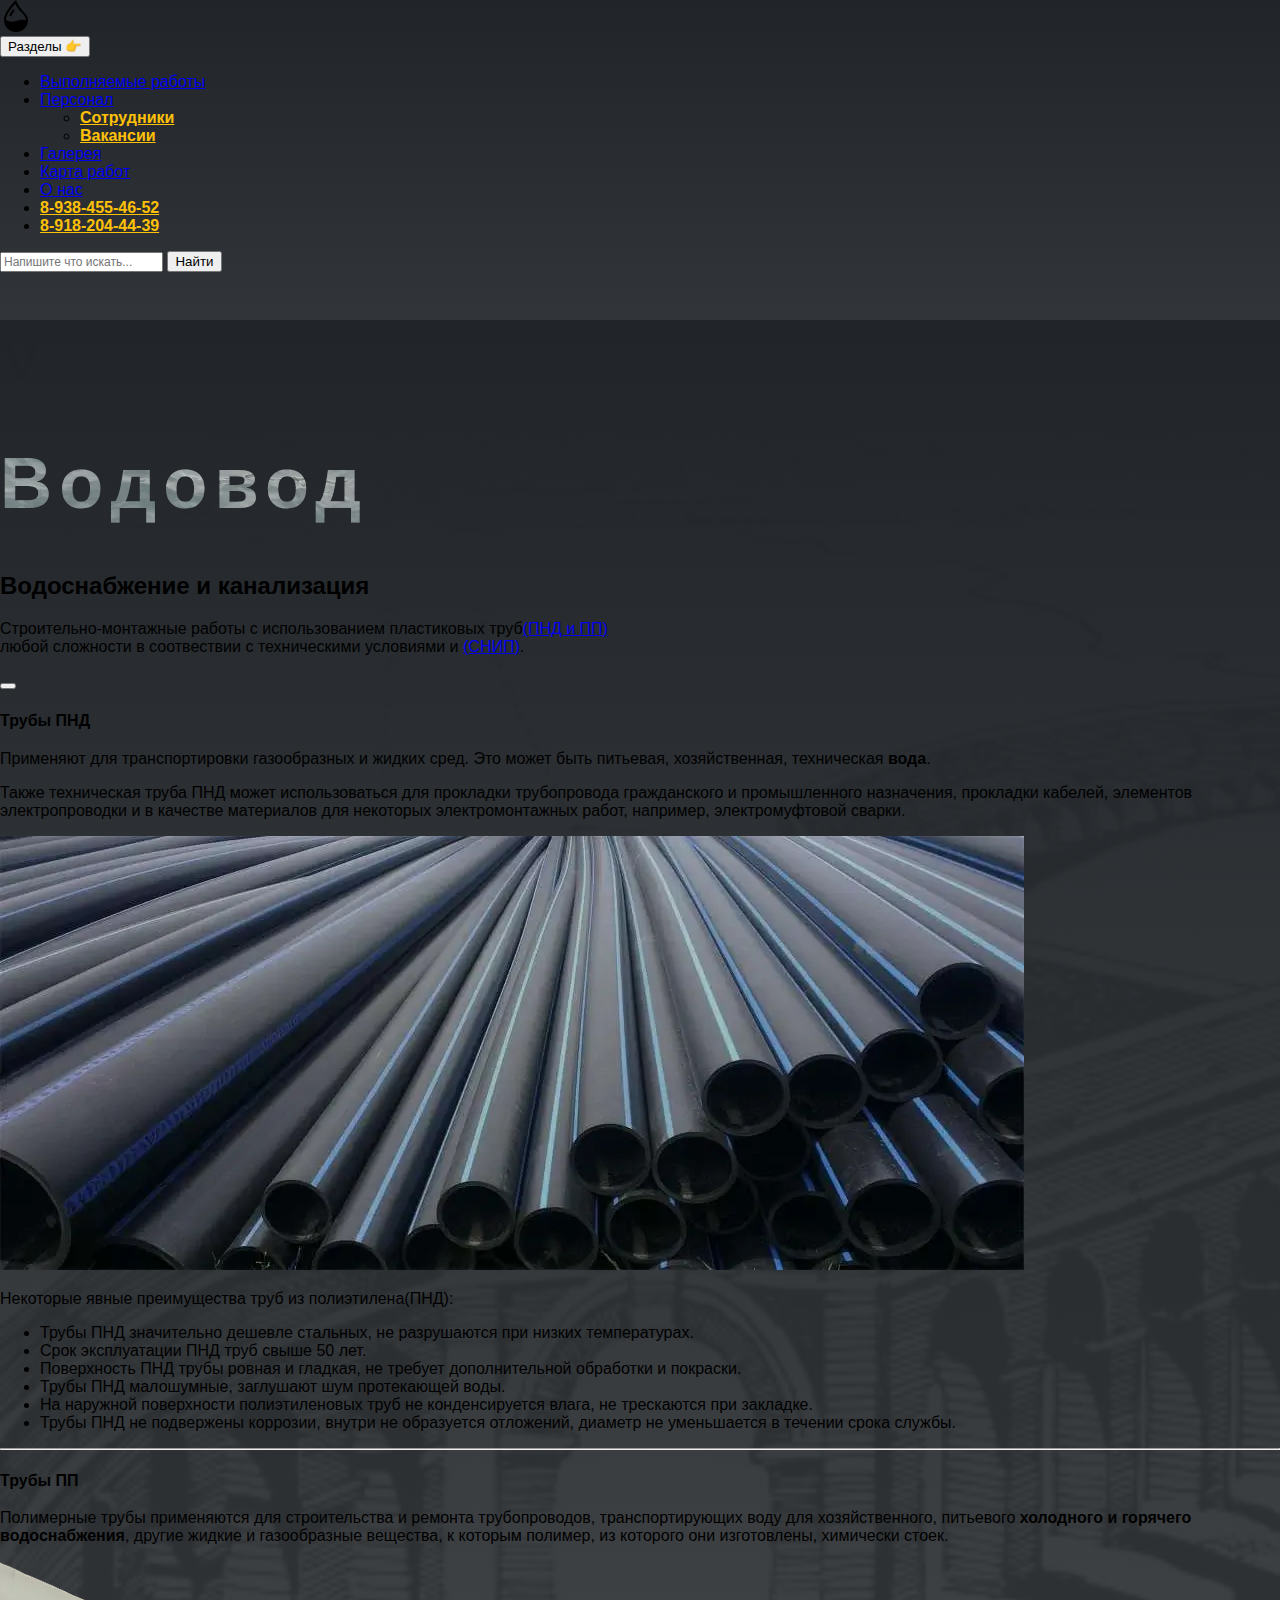
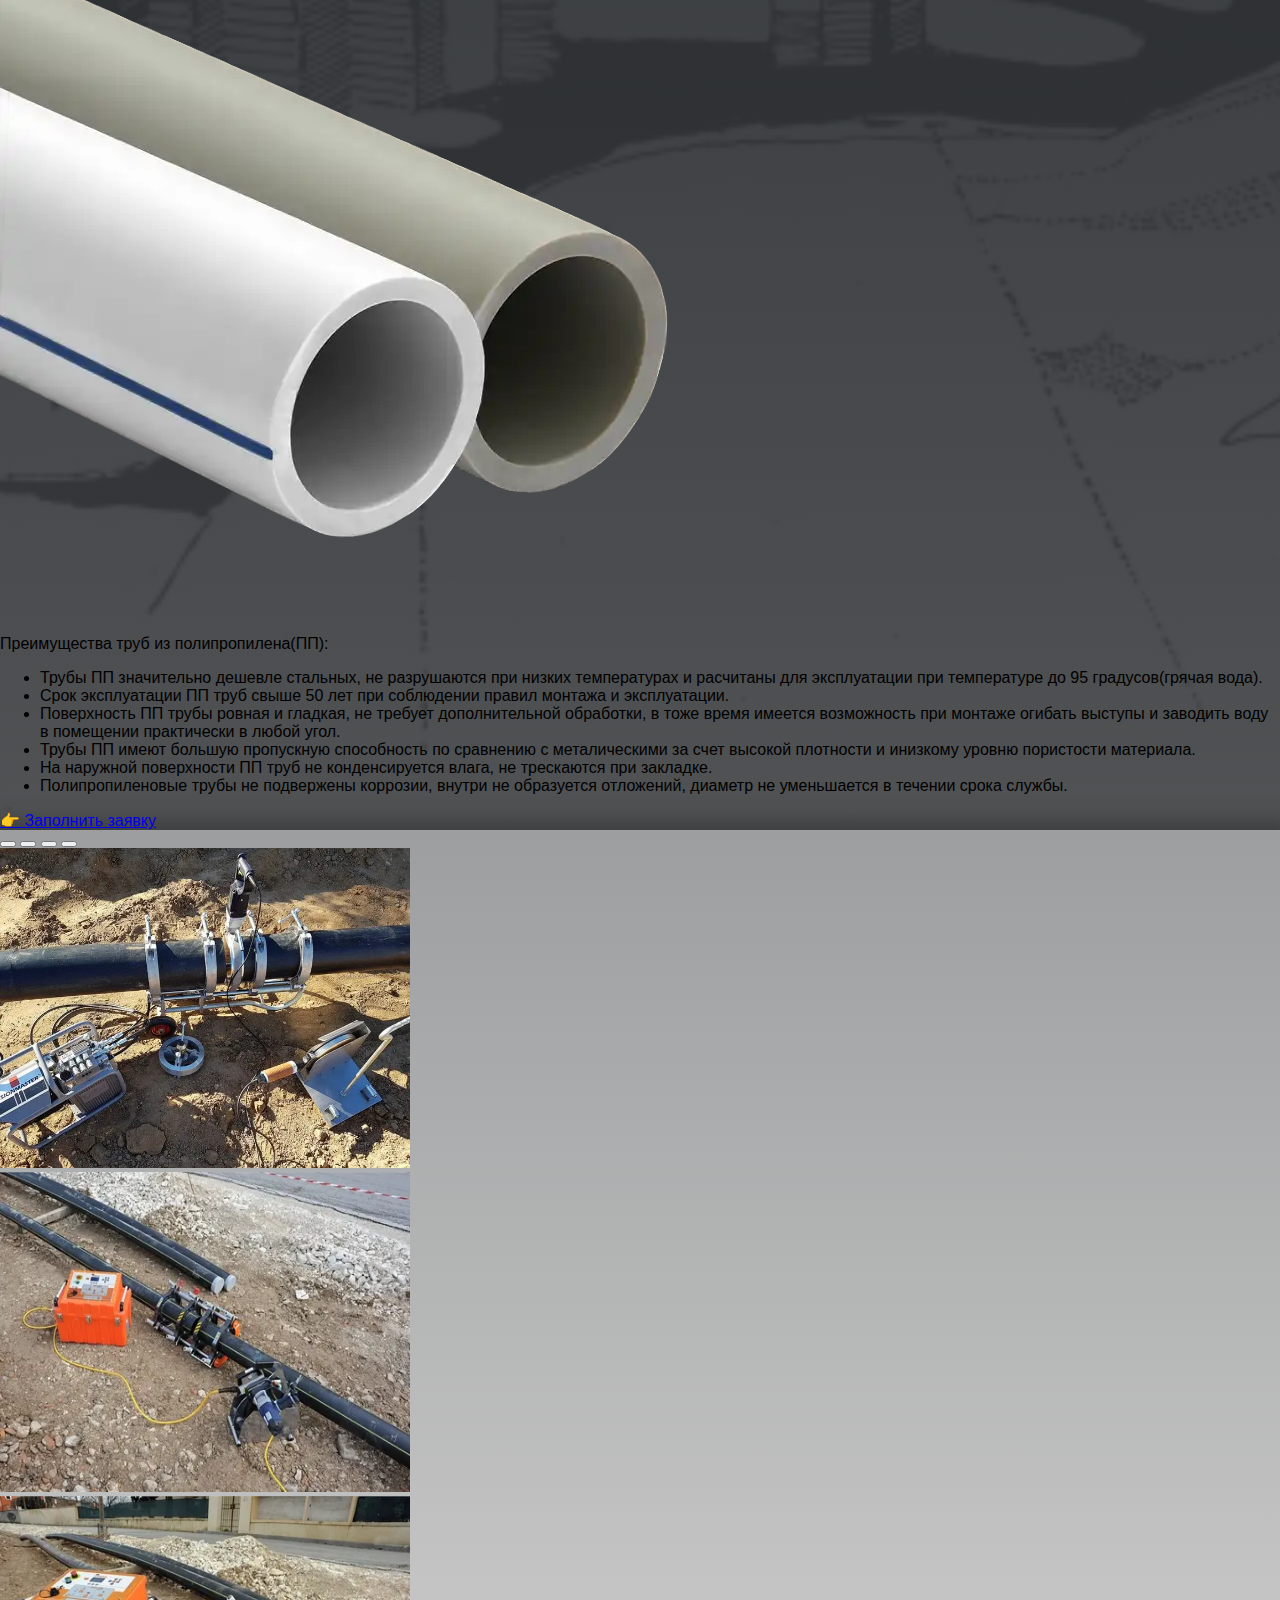
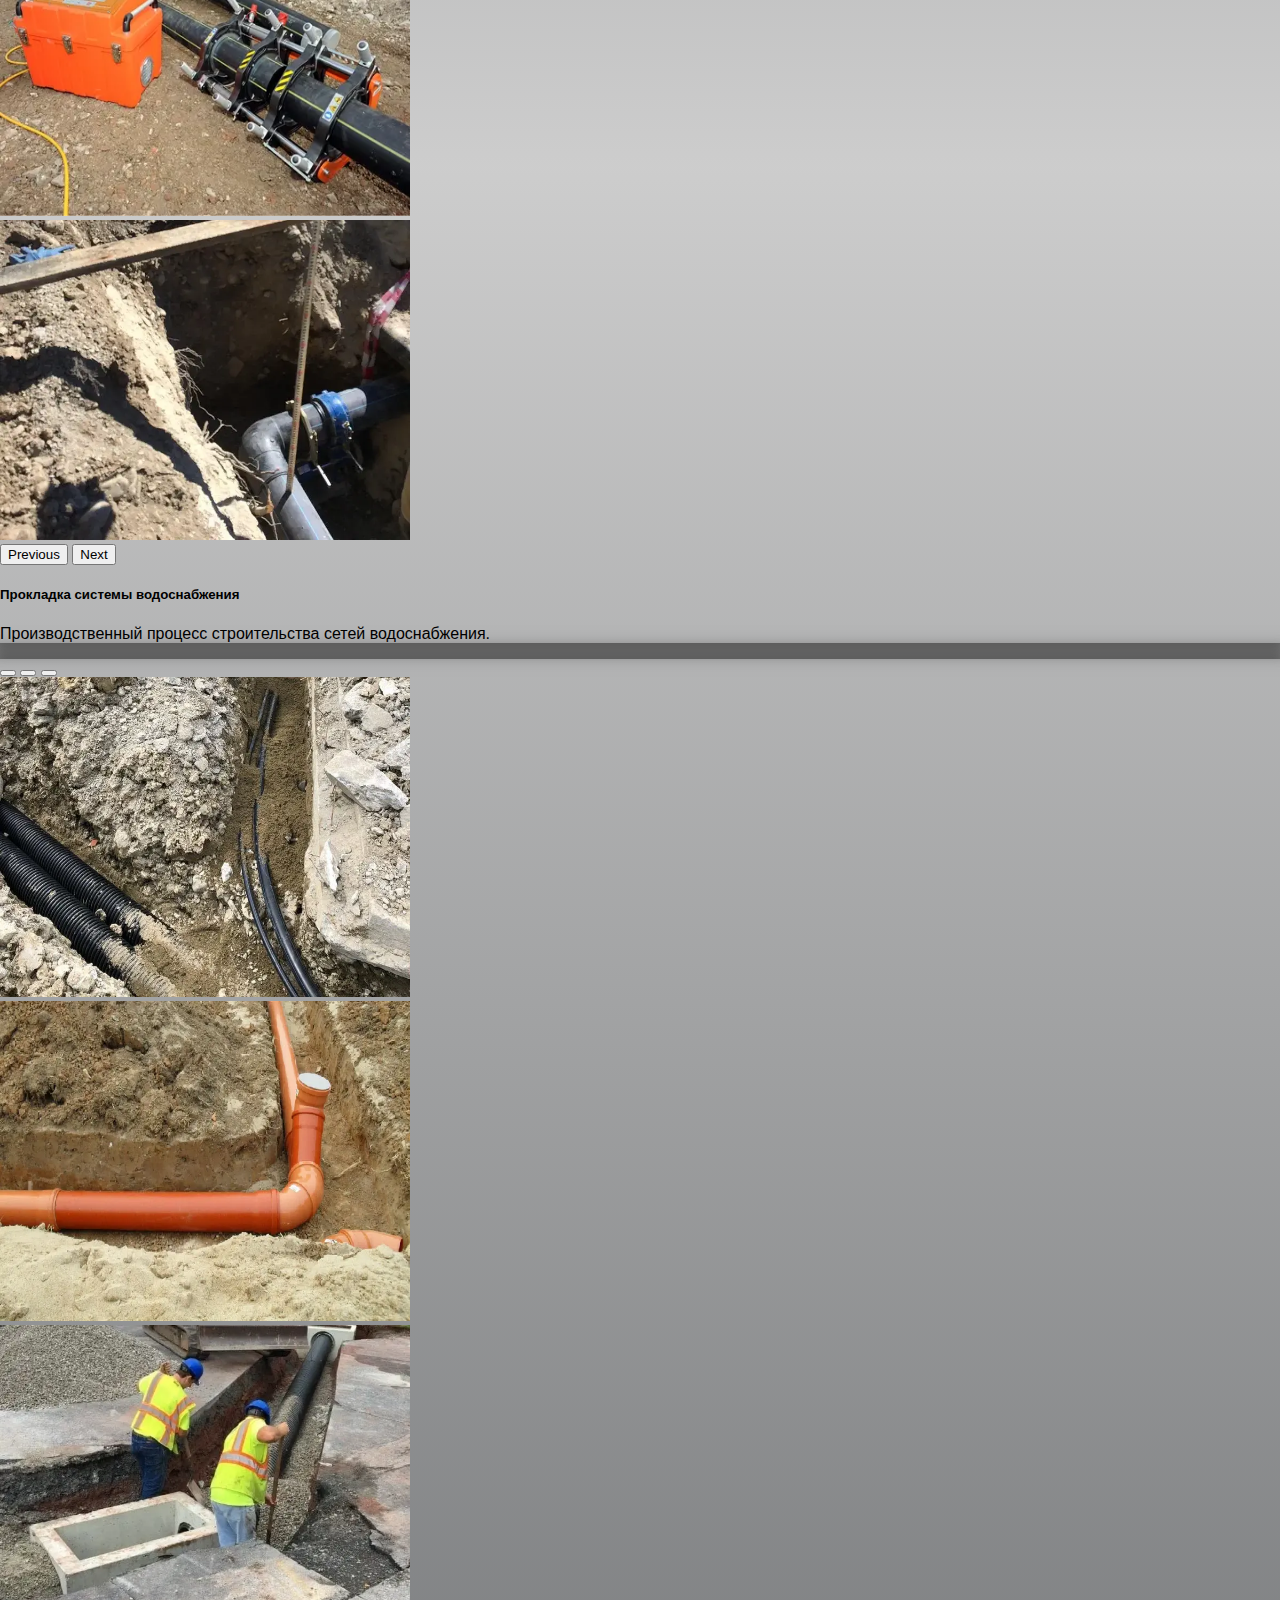
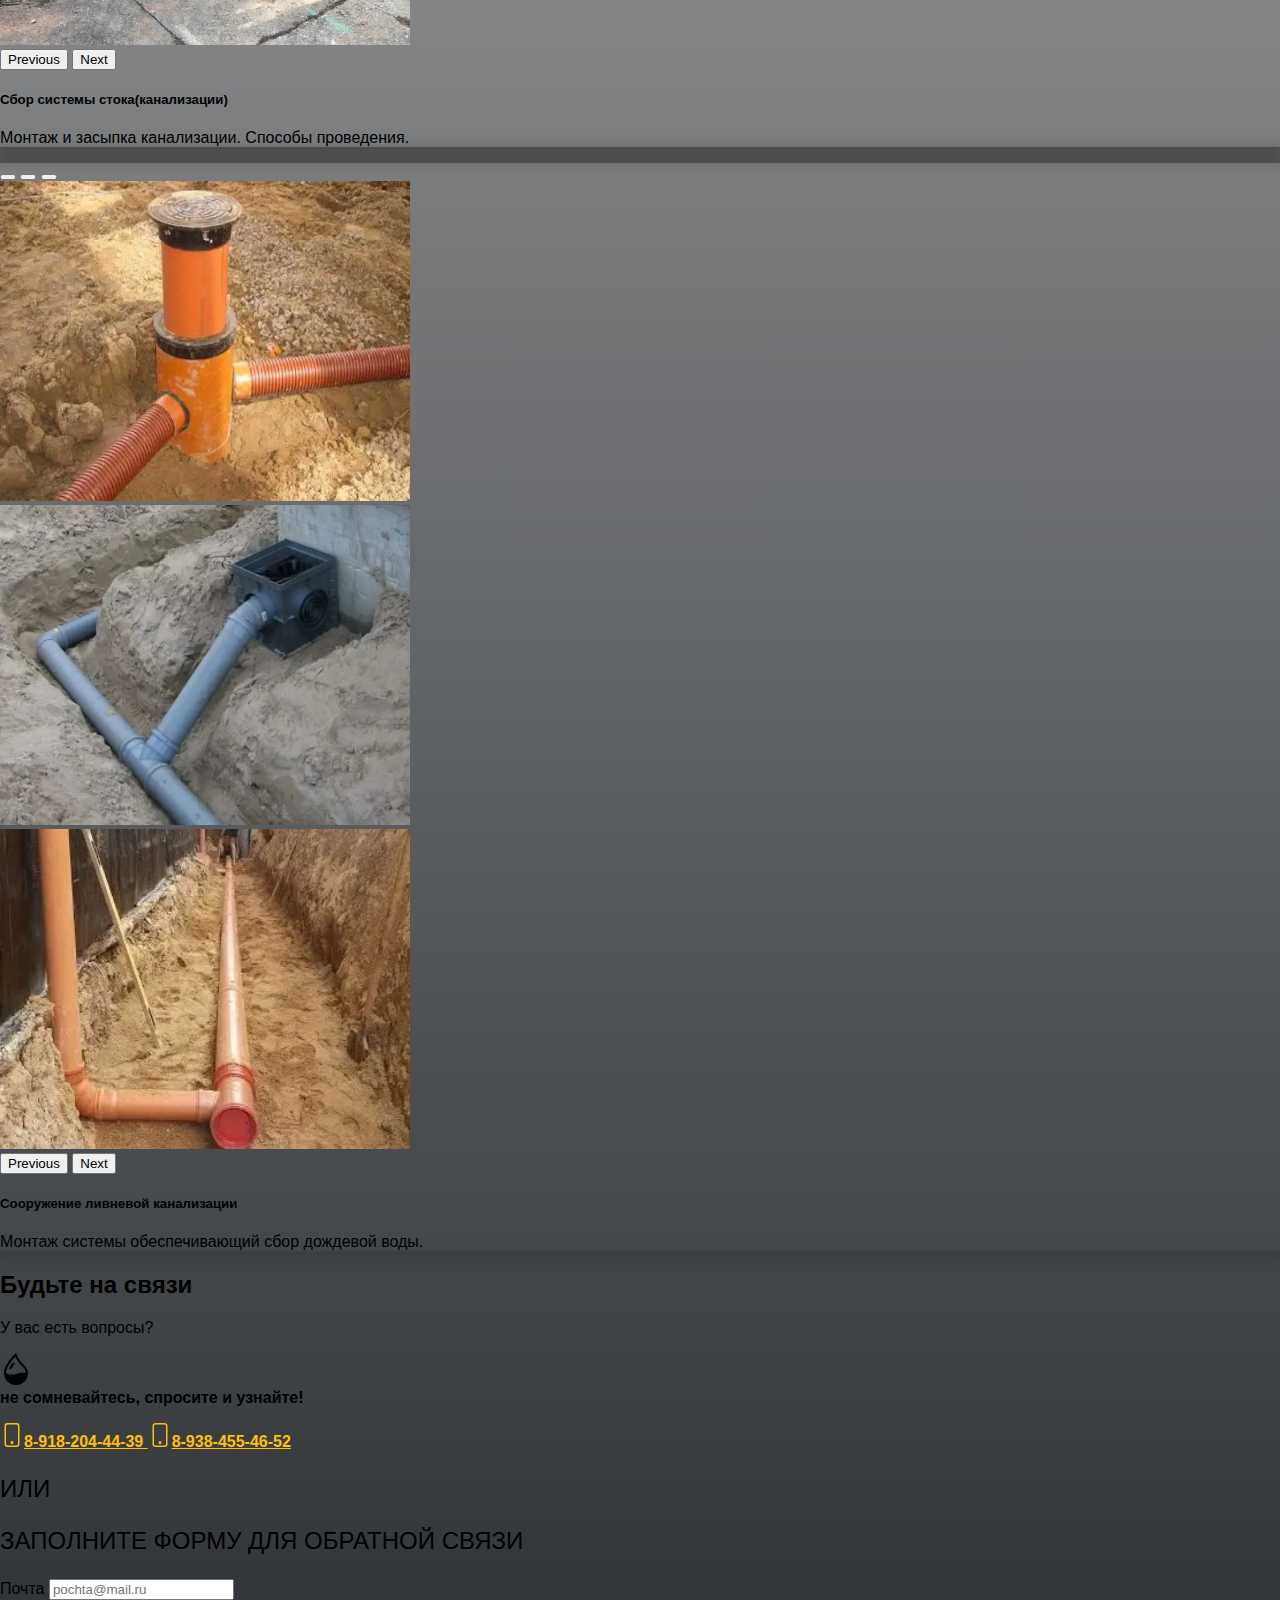
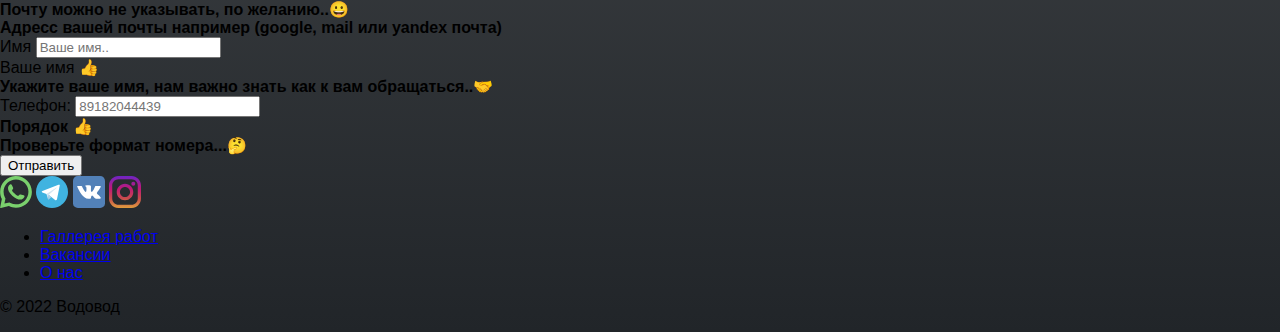
==== commit 744db133: "Update index.html" ====
--- a/index.html
+++ b/index.html
@@ -16,7 +16,7 @@
 	<link href="https://cdn.jsdelivr.net/npm/bootstrap@5.2.0/dist/css/bootstrap.min.css" rel="stylesheet"
 		integrity="sha384-gH2yIJqKdNHPEq0n4Mqa/HGKIhSkIHeL5AyhkYV8i59U5AR6csBvApHHNl/vI1Bx" crossorigin="anonymous">
 	<!-- <link href="https://fonts.googleapis.com/css2?family=Righteous&display=swap" rel="stylesheet"> -->
-	<link rel="icon" href="/svg/droplet.svg" type="image/svg+xml">
+	<link rel="icon" href="droplet.svg" type="image/svg+xml">
 	<style>
 		body {
 			margin: 0;
@@ -41,7 +41,7 @@
 			font-size: 72px;
 			font-weight: 900;
 			color: #a7abaf82;
-			background-image: url(/media/water4.webp);
+			background-image: url(water4.webp);
 			background-size: auto;
 			-webkit-background-clip: text;
 			-webkit-animation: water 15s infinite;
@@ -70,7 +70,7 @@
 
 		#bg_architect {
 			background-repeat: no-repeat;
-			background-image: url('/media/Водовод.webp');
+			background-image: url('Водовод.webp');
 			z-index: -100;
 			background-size: cover;
 			/* background-position-x: right; */
@@ -270,7 +270,7 @@
 															промышленного назначения, прокладки кабелей, элементов электропроводки и в качестве
 															материалов для некоторых электромонтажных работ, например, электромуфтовой сварки.</p>
 														</p>
-														<Img class="img-fluid rounded-5 my-3" alt="ПНД труба" src="/media/Труба ПНД.webp"></Img>
+														<Img class="img-fluid rounded-5 my-3" alt="ПНД труба" src="Труба ПНД.webp"></Img>
 
 														<p class="fw-bold">Некоторые явные преимущества труб из полиэтилена(ПНД):</p>
 														<ul class="text-start my-1">
@@ -304,7 +304,7 @@
 															которым
 															полимер, из которого они изготовлены, химически стоек.
 														</p>
-														<Img class="img-fluid rounded-5 my-3" alt="ПП труба" src="media/2.webp"></Img>
+														<Img class="img-fluid rounded-5 my-3" alt="ПП труба" src="2.webp"></Img>
 
 														<p class="fw-bold">Преимущества труб из полипропилена(ПП):</p>
 														<ul class="text-start my-1">
@@ -358,19 +358,19 @@
 							</div>
 							<div class="carousel-inner">
 								<div class="carousel-item active" data-bs-interval="6000">
-									<img src="media/Сварка водопроводных труб.webp" class="img-responsive"
+									<img src="Сварка водопроводных труб.webp" class="img-responsive"
 										style="height:320px; width: 410px" alt="...">
 								</div>
 								<div class="carousel-item">
-									<img src="media/Сварка пластиковых труб.webp" class="img-responsive"
+									<img src="Сварка пластиковых труб.webp" class="img-responsive"
 										style="height:320px; width: 410px" alt="...">
 								</div>
 								<div class="carousel-item">
-									<img src="media/Сварка труб ПНД.webp" class="img-responsive" style="height:320px; width: 410px"
+									<img src="Сварка труб ПНД.webp" class="img-responsive" style="height:320px; width: 410px"
 										alt="...">
 								</div>
 								<div class="carousel-item">
-									<img src="media/Монтаж водопровода2.webp" class="img-responsive" style="height:320px; width: 410px"
+									<img src="Монтаж водопровода2.webp" class="img-responsive" style="height:320px; width: 410px"
 										alt="...">
 								</div>
 							</div>
@@ -406,14 +406,14 @@
 							</div>
 							<div class="carousel-inner" data-bs-interval="4000">
 								<div class="carousel-item active">
-									<img src="media/Монтаж канализации3.webp" class="img-responsive" style="height:320px; width: 410px"
+									<img src="Монтаж канализации3.webp" class="img-responsive" style="height:320px; width: 410px"
 										alt="...">
 								</div>
 								<div class="carousel-item">
-									<img src="media/Канализация.webp" class="img-responsive" style="height:320px; width: 410px" alt="...">
+									<img src="Канализация.webp" class="img-responsive" style="height:320px; width: 410px" alt="...">
 								</div>
 								<div class="carousel-item">
-									<img src="media/Канализация3.webp" class="img-responsive" style="height:320px; width: 410px"
+									<img src="Канализация3.webp" class="img-responsive" style="height:320px; width: 410px"
 										alt="...">
 								</div>
 							</div>
@@ -449,14 +449,14 @@
 							</div>
 							<div class="carousel-inner" data-bs-interval="6000">
 								<div class="carousel-item active">
-									<img src="media/ливневой колодец.webp" class="img-responsive" style="height:320px; width: 410px"
+									<img src="ливневой колодец.webp" class="img-responsive" style="height:320px; width: 410px"
 										alt="...">
 								</div>
 								<div class="carousel-item">
-									<img src="media/ливнёвка.webp" class="img-responsive" style="height:320px; width: 410px" alt="...">
+									<img src="ливнёвка.webp" class="img-responsive" style="height:320px; width: 410px" alt="...">
 								</div>
 								<div class="carousel-item">
-									<img src="media/Монтаж ливнёвки2.webp" class="img-responsive" style="height:320px; width: 410px"
+									<img src="Монтаж ливнёвки2.webp" class="img-responsive" style="height:320px; width: 410px"
 										alt="...">
 								</div>
 							</div>
@@ -579,10 +579,10 @@
 	<footer class="footer mt-3 py-3 bg-dark">
 		<div class="container">
 			<div class="container text-center">
-				<a class="m-2" href="https://wtsp.cc/89182044439"><img src="svg/whatsapp.svg" width="32" height="32"></a>
-				<a class="m-2" href="https://xn--r1a.click/Rambo232"><img src="svg/telegram.svg" width="32" height="32"></a>
-				<a class="m-2" href="#"><img src="svg/vk.svg" width="32" height="32"></a>
-				<a class="m-2" href="#"><img src="svg/instagram.svg" width="32" height="32"></a>
+				<a class="m-2" href="https://wtsp.cc/89182044439"><img src="whatsapp.svg" width="32" height="32"></a>
+				<a class="m-2" href="https://xn--r1a.click/Rambo232"><img src="telegram.svg" width="32" height="32"></a>
+				<a class="m-2" href="#"><img src="vk.svg" width="32" height="32"></a>
+				<a class="m-2" href="#"><img src="instagram.svg" width="32" height="32"></a>
 
 			</div>
 		</div>
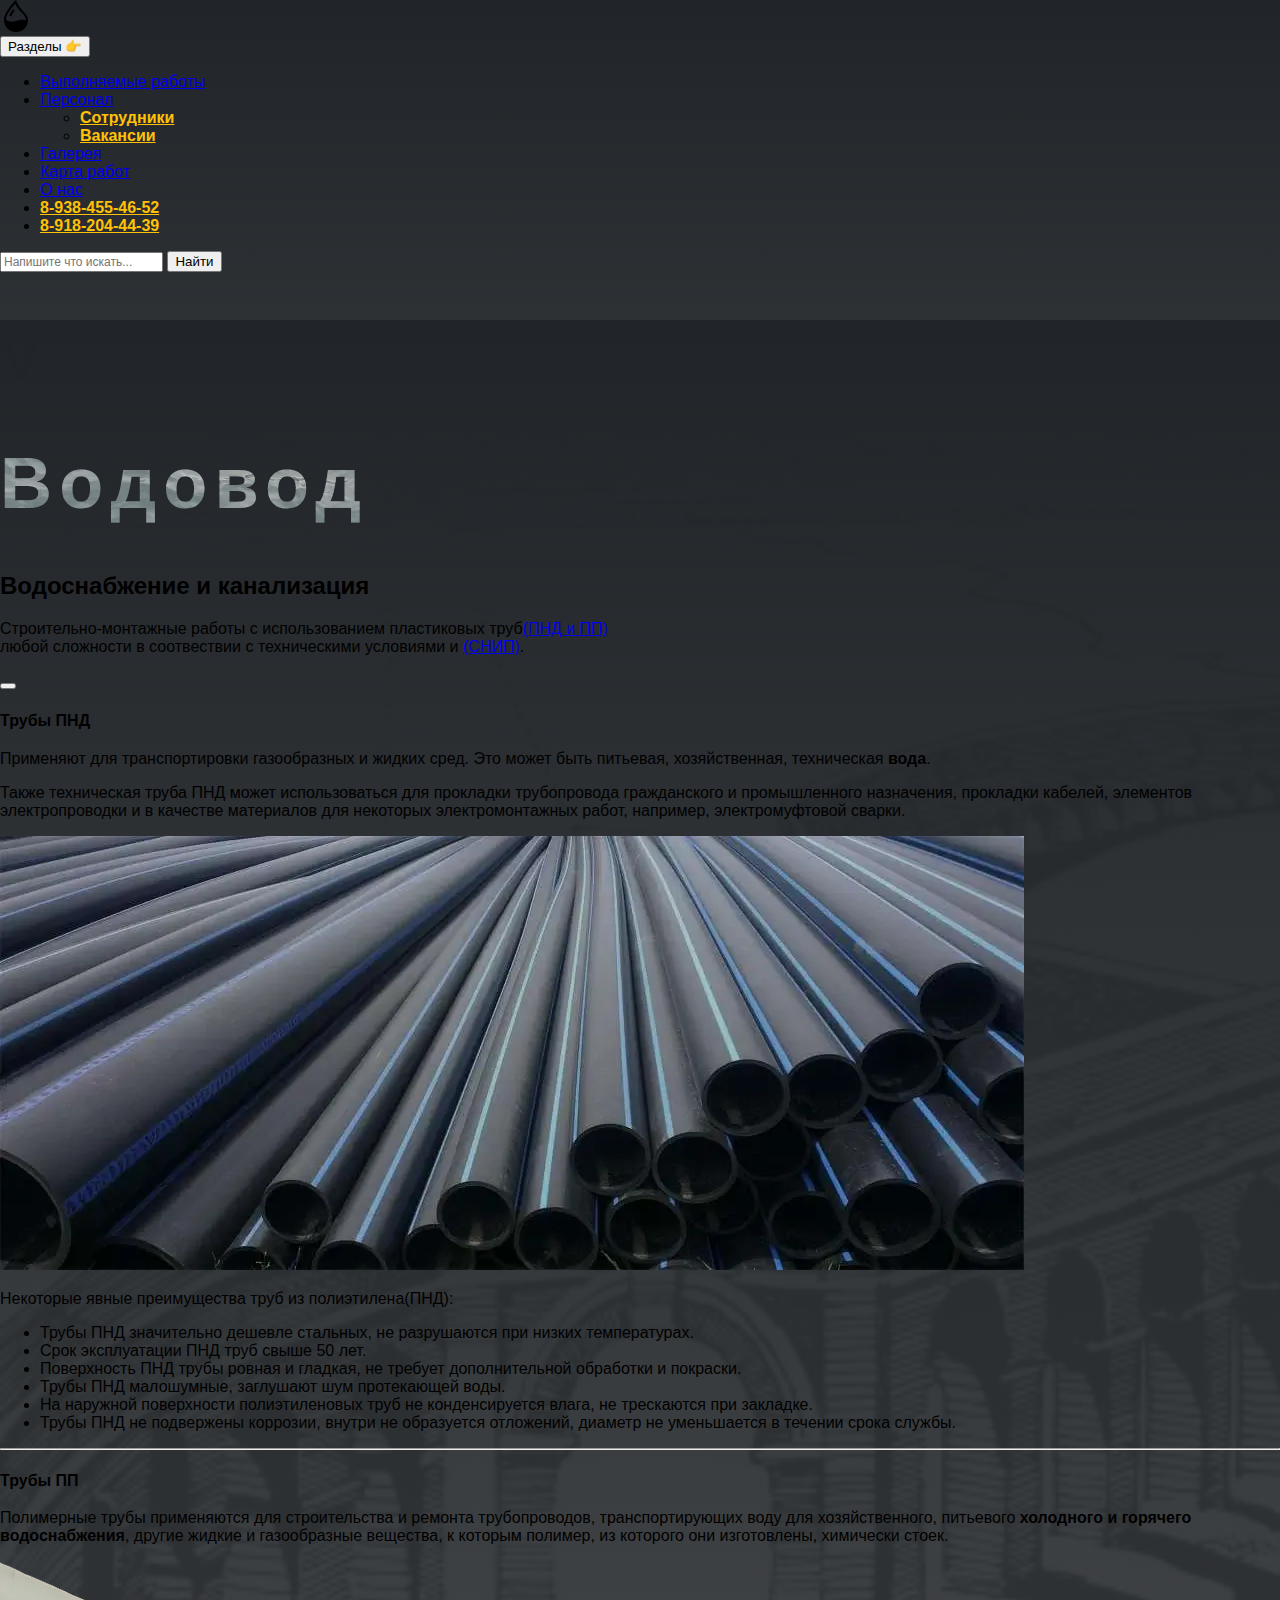
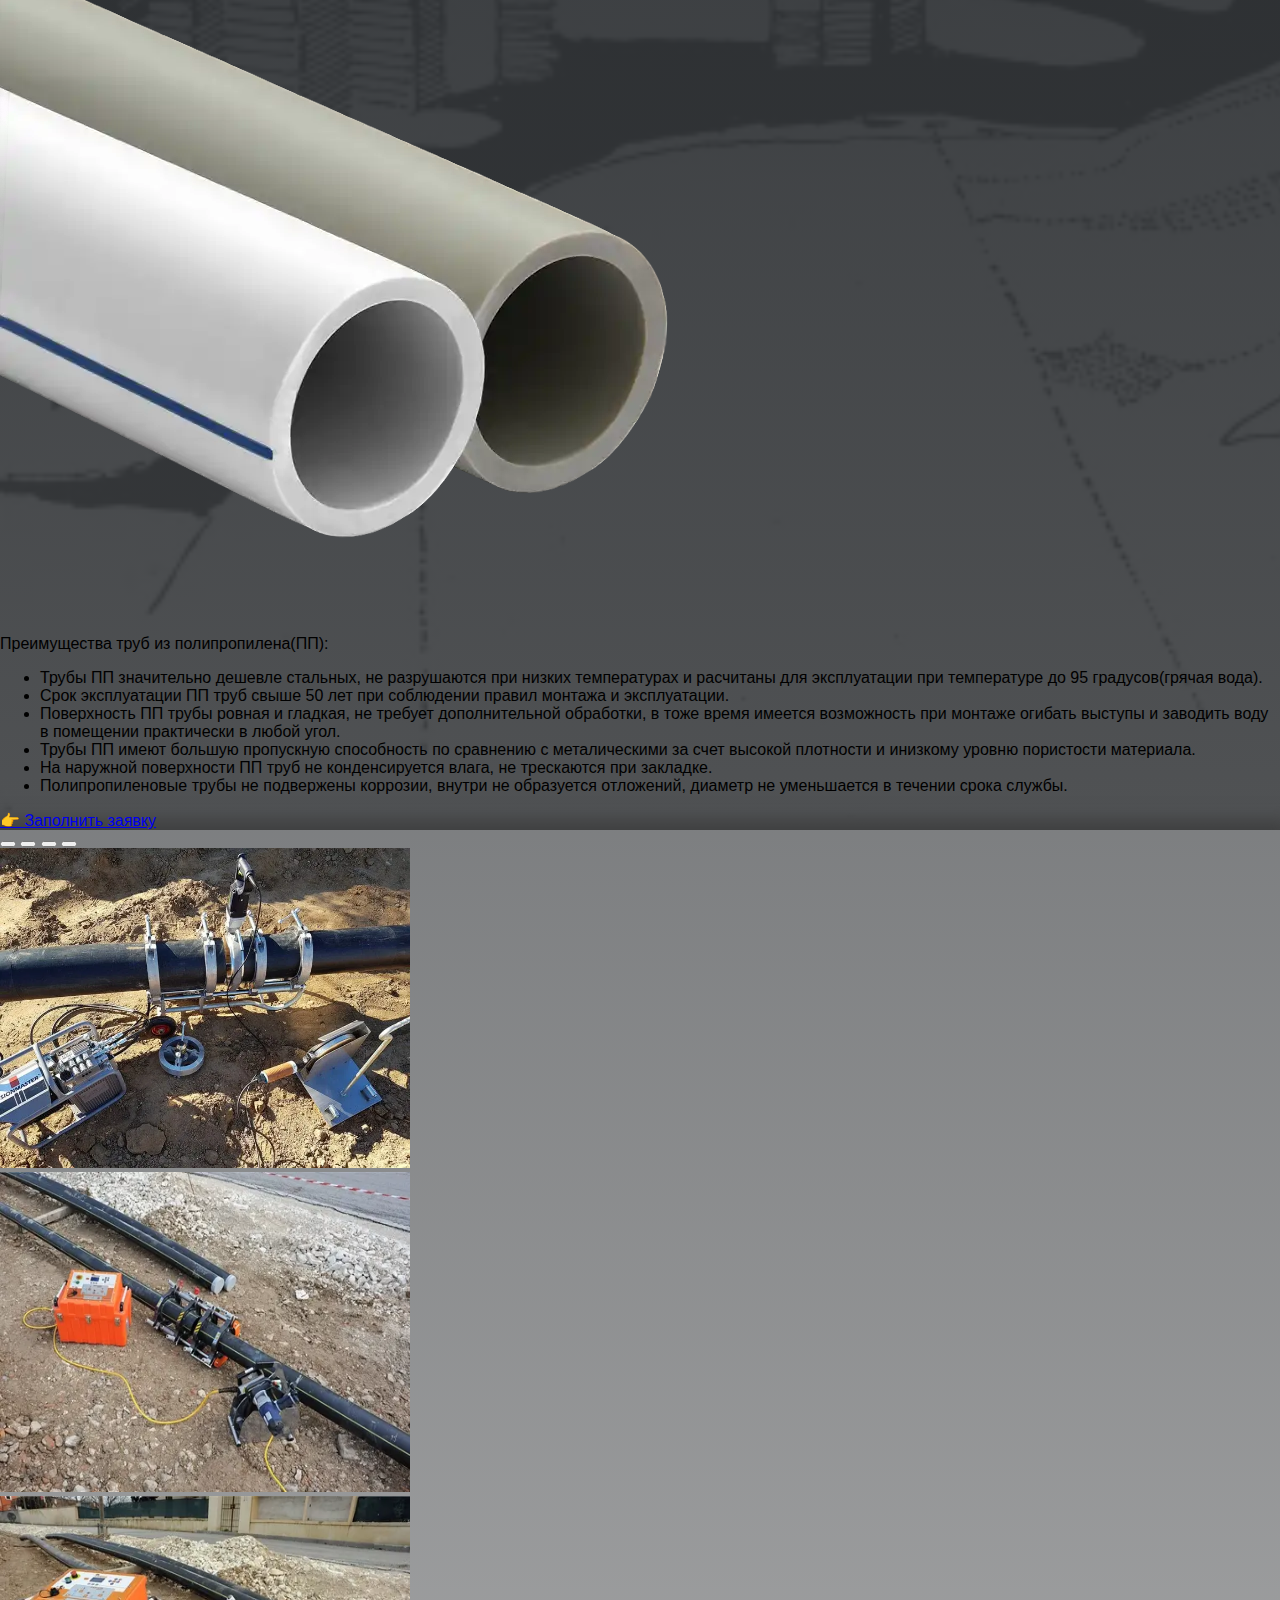
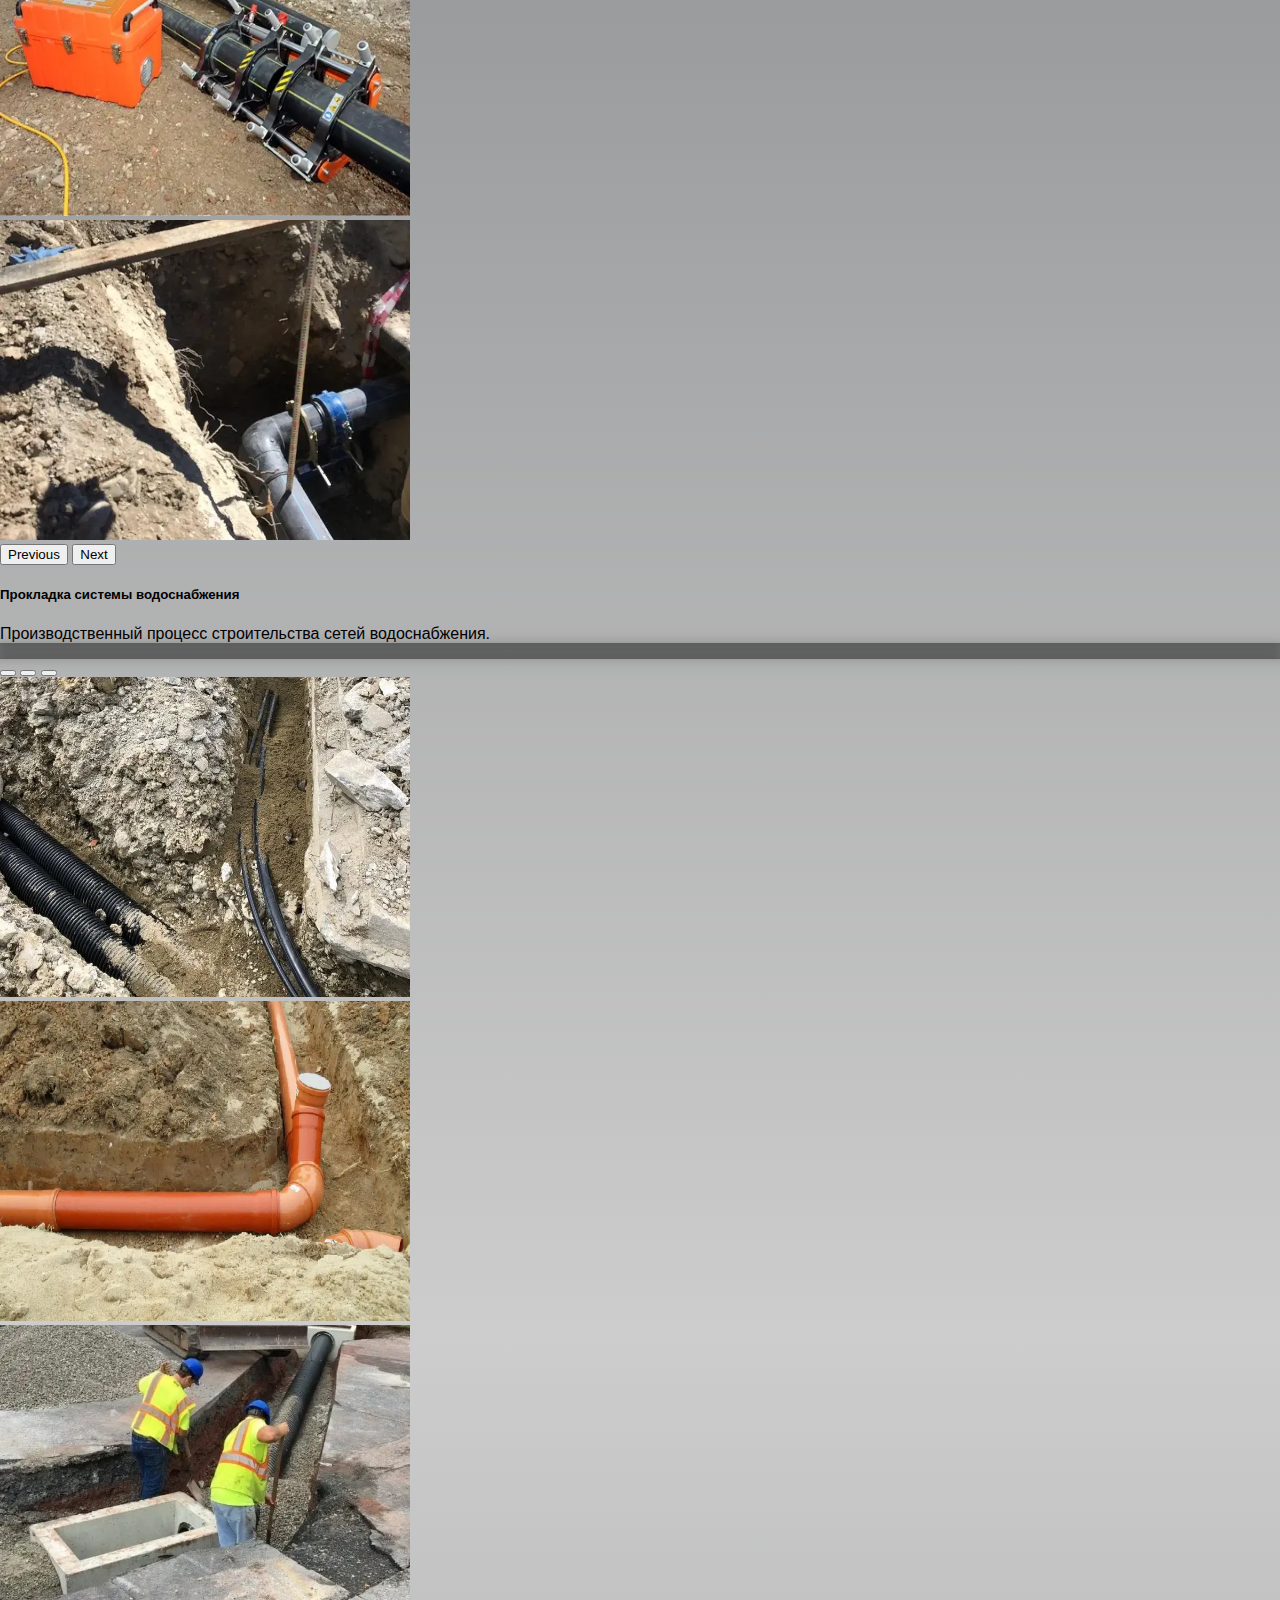
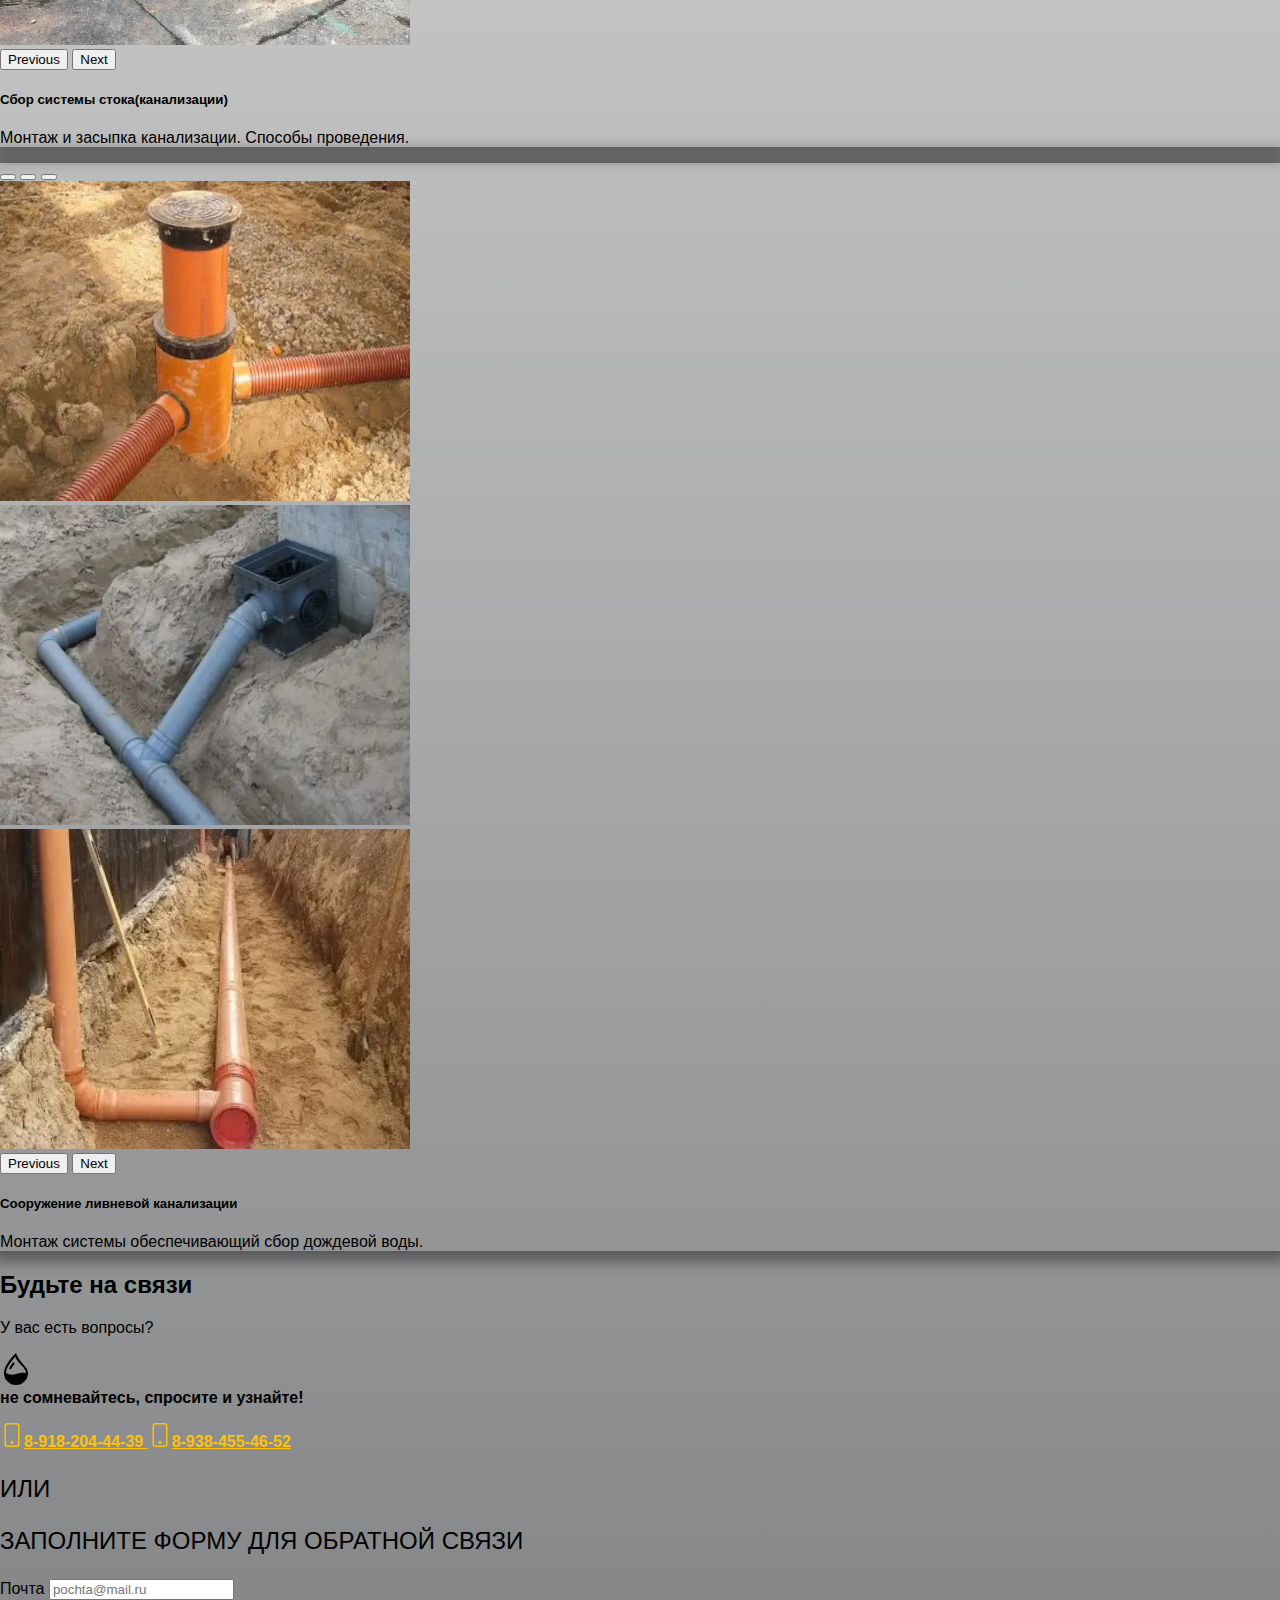
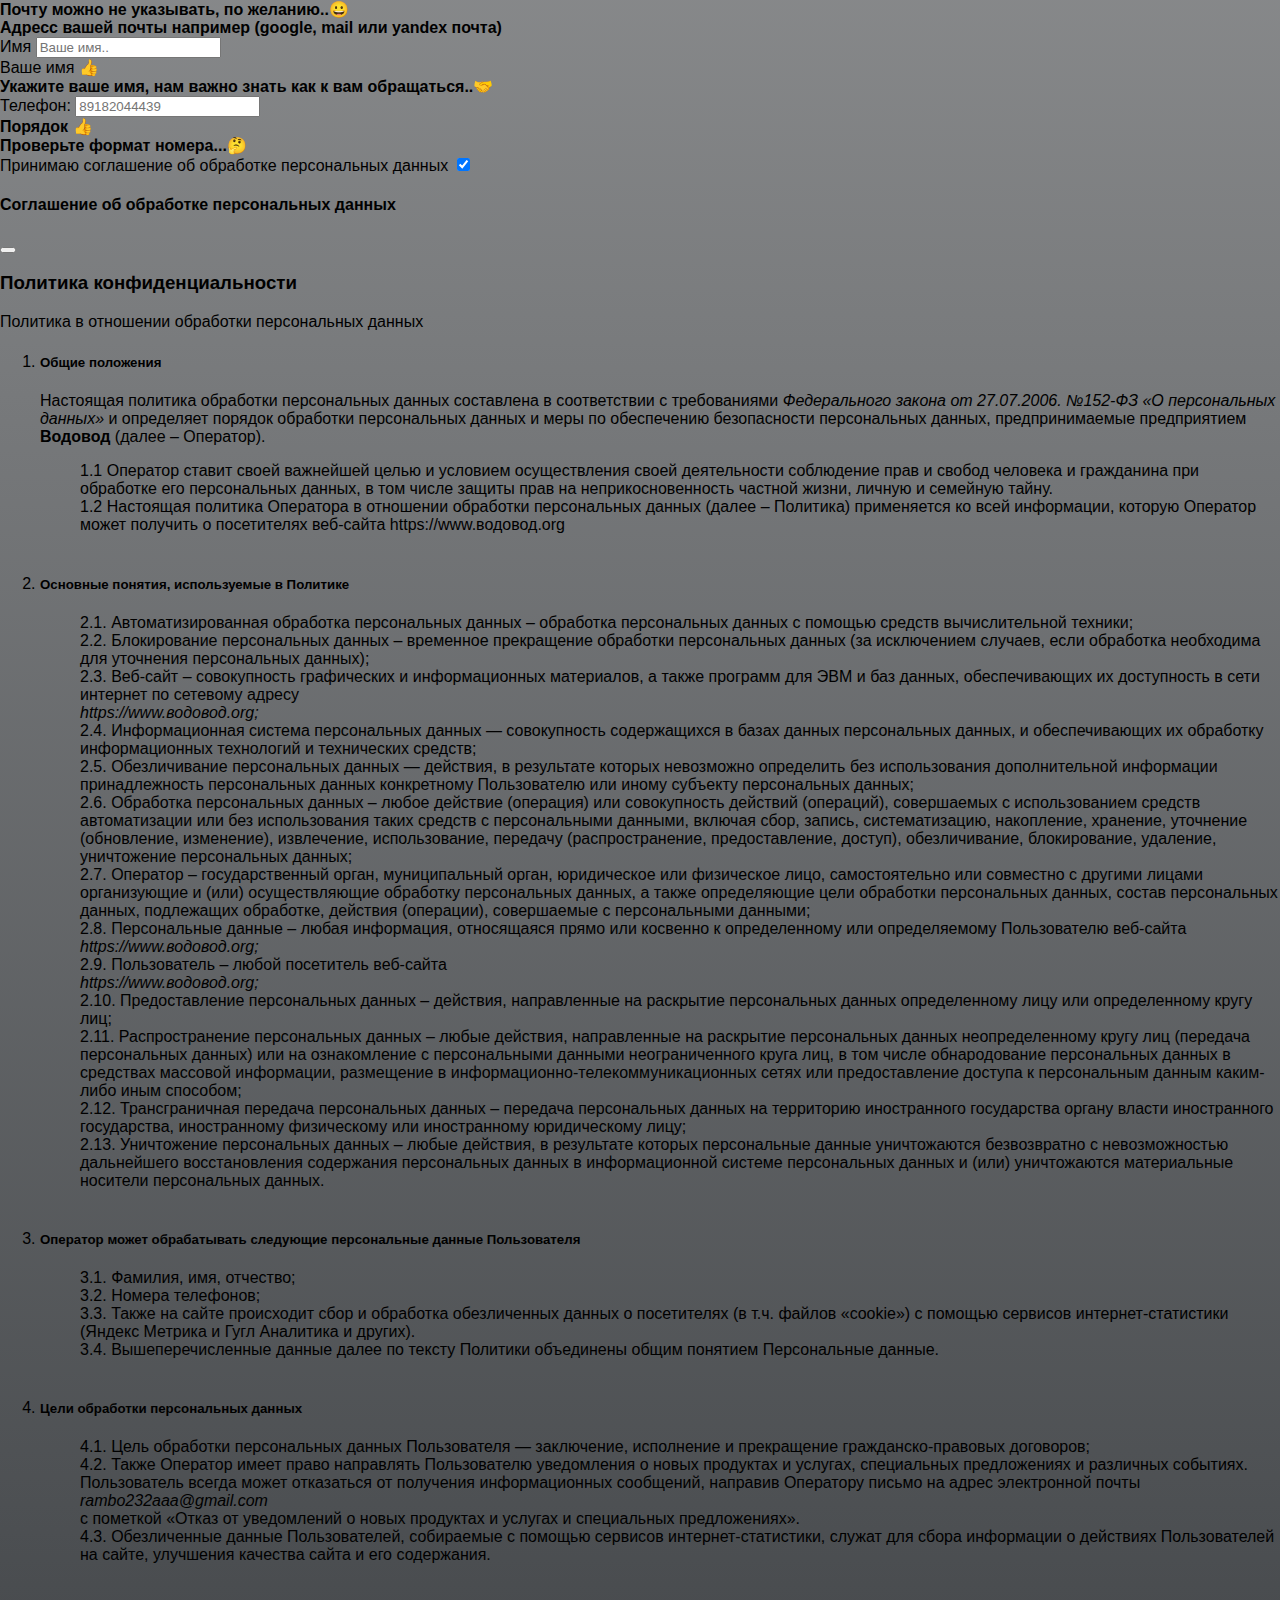
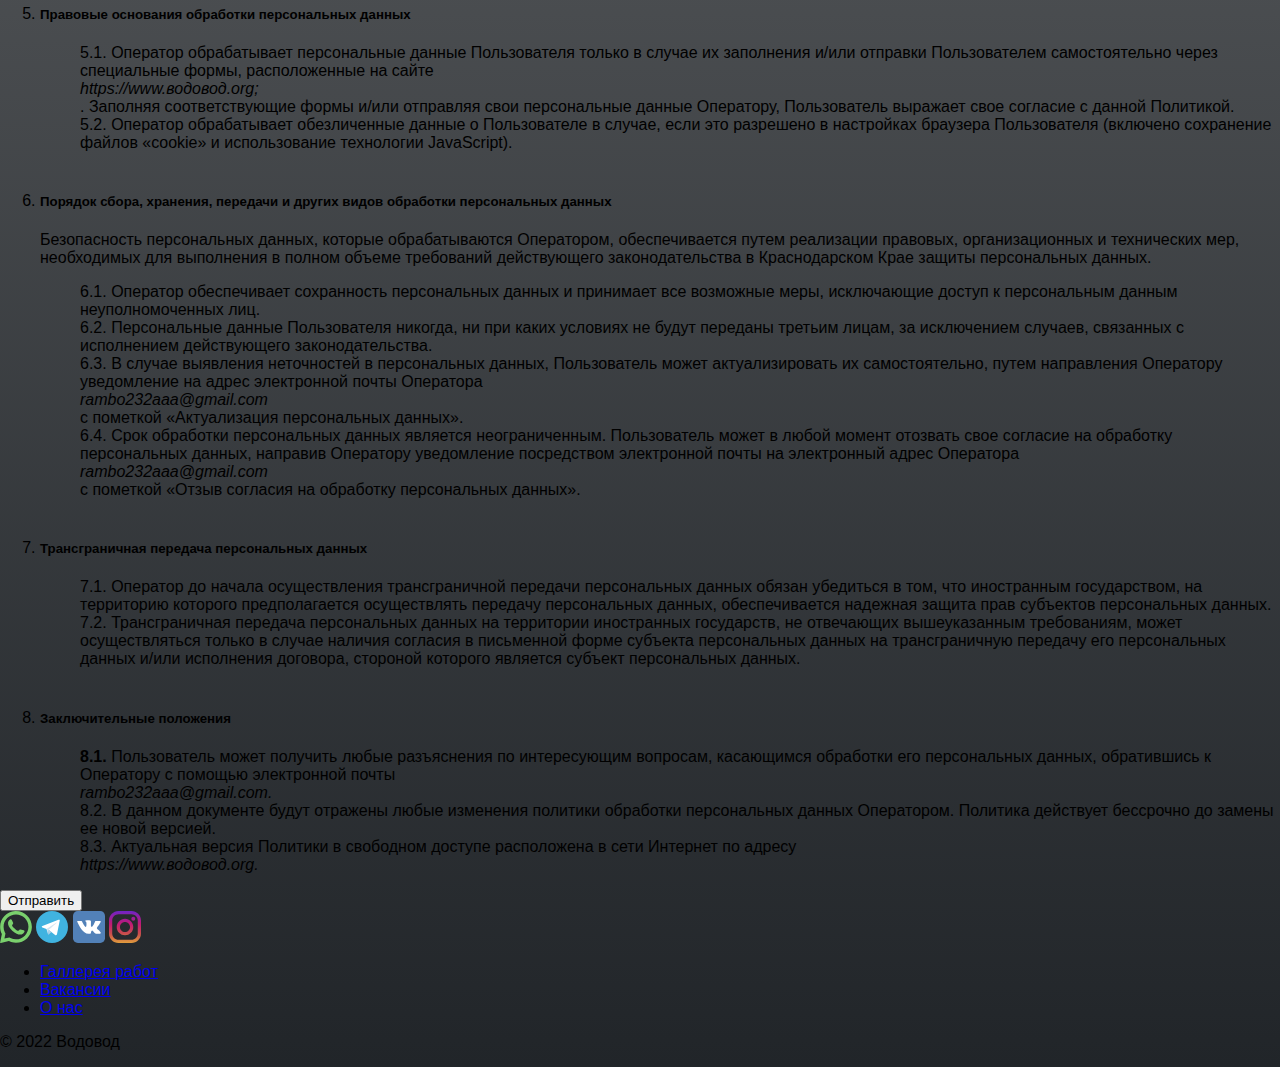
==== commit 33cd10f6: "Update index.html" ====
--- a/index.html
+++ b/index.html
@@ -1,5 +1,5 @@
 <!DOCTYPE html>
-<html lang="en">
+<html lang="ru_RU">
 
 <head>
 	<meta charset="UTF-8">
@@ -8,8 +8,8 @@
 	<title>Водовод Сочи. Водоснабжение и канализация.</title>
 	<!--Изменения-->
 	<meta name="description" content="Водоснабжение и канализация в Сочи. 
-		Проектироание, строительство, ввод в эксплуатацию и ремонт наружных сетей водоснабженя, и канализации.">
-	<link rel="canonical" href="https://www.mysite.xxx/index.html">
+		Проектироание, строительство, ввод в эксплуатацию и ремонт наружных сетей водоснабженя, и канализации. Подключение воды в дом. Прокладка сетей водоснабжения в Сочи.">
+	<link rel="canonical" href="https://rambo232.github.io/vodovod/">
 	<!--Изменения-->
 	<!-- <link rel="stylesheet" href="styles/main.css"> -->
 	<!-- <link rel="stylesheet" href="styles/fireFly.css"> -->
@@ -565,6 +565,115 @@
 							<div class="valid-feedback"><strong class="fw-900">Порядок &#128077</strong></div>
 							<div class="feedback invalid-feedback"><strong>Проверьте формат номера...&#129300</strong></div>
 						</div>
+						<div class="form-check mt-2">
+							<label class="form-check-label text-secondary" for="personal_check#">
+								Принимаю <a class="link link-light" data-bs-placment="top" data-bs-toggle="modal" data-bs-target="#personal_agreement" title="Стандартное соглашение, без сомнительных пунктов.">соглашение</a> об
+								обработке персональных данных
+							</label>
+							<input class="form-check-input" type="checkbox" checked value="" id="personal#">
+							<div class="modal fade bg-dark bg-opacity-50 " id="personal_agreement" tabindex="-1" aria-labelledby="agreement" aria-hidden="true">
+								<div class="modal-dialog modal-fullscreen">
+									<div class="modal-content bg-dark text-warning ">
+										<div class="modal-header">
+											<h4 class="modal-title" id="exampleModalLabel" >Соглашение об обработке персональных данных</h4>
+											<button type="button" class="btn-close btn-close-white" data-bs-dismiss="modal" aria-label="Close"></button>
+										</div>
+										<div class="modal-body text-light">
+											<article>
+												<h3> Политика конфиденциальности</h3>
+												<p> Политика в отношении обработки персональных данных</p>
+													<ol>
+													<li>
+														<h5>Общие положения</h5> 
+	
+														<p>Настоящая политика обработки персональных данных составлена в соответствии с требованиями <cite>Федерального закона от 27.07.2006. №152-ФЗ «О персональных данных»</cite> и определяет порядок обработки персональных данных и меры по обеспечению безопасности персональных данных, предпринимаемые предприятием <strong>Водовод</strong> (далее – Оператор).</p>
+	
+														<ol style="list-style: none;">
+															<li>1.1 Оператор ставит своей важнейшей целью и условием осуществления своей деятельности соблюдение прав и свобод человека и гражданина при обработке его персональных данных, в том числе защиты прав на неприкосновенность частной жизни, личную и семейную тайну.</li> 
+															<li>1.2 Настоящая политика Оператора в отношении обработки персональных данных (далее – Политика) применяется ко всей информации, которую Оператор может получить о посетителях веб-сайта <adress>https://www.водовод.org</adress></li>
+														</ol>
+													</li>
+													<br>
+													<li>
+													<h5>Основные понятия, используемые в Политике</h5>
+														<ol style="list-style: none;">
+															<li>2.1. Автоматизированная обработка персональных данных – обработка персональных данных с помощью средств вычислительной техники;</li>
+															<li>2.2. Блокирование персональных данных – временное прекращение обработки персональных данных (за исключением случаев, если обработка необходима для уточнения персональных данных);</li>
+															<li>2.3. Веб-сайт – совокупность графических и информационных материалов, а также программ для ЭВМ и баз данных, обеспечивающих их доступность в сети интернет по сетевому адресу <address>https://www.водовод.org;</address></li>
+															<li>2.4. Информационная система персональных данных — совокупность содержащихся в базах данных персональных данных, и обеспечивающих их обработку информационных технологий и технических средств;</li>
+															<li>2.5. Обезличивание персональных данных — действия, в результате которых невозможно определить без использования дополнительной информации принадлежность персональных данных конкретному Пользователю или иному субъекту персональных данных;</li>
+															<li>2.6. Обработка персональных данных – любое действие (операция) или совокупность действий (операций), совершаемых с использованием средств автоматизации или без использования таких средств с персональными данными, включая сбор, запись, систематизацию, накопление, хранение, уточнение (обновление, изменение), извлечение, использование, передачу (распространение, предоставление, доступ), обезличивание, блокирование, удаление, уничтожение персональных данных;</li>
+															<li>2.7. Оператор – государственный орган, муниципальный орган, юридическое или физическое лицо, самостоятельно или совместно с другими лицами организующие и (или) осуществляющие обработку персональных данных, а также определяющие цели обработки персональных данных, состав персональных данных, подлежащих обработке, действия (операции), совершаемые с персональными данными;</li>
+															<li>2.8. Персональные данные – любая информация, относящаяся прямо или косвенно к определенному или определяемому Пользователю веб-сайта <address>https://www.водовод.org;</address></li>
+															<li>2.9. Пользователь – любой посетитель веб-сайта <address>https://www.водовод.org;</address></li>
+															<li>2.10. Предоставление персональных данных – действия, направленные на раскрытие персональных данных определенному лицу или определенному кругу лиц;</li>
+															<li>2.11. Распространение персональных данных – любые действия, направленные на раскрытие персональных данных неопределенному кругу лиц (передача персональных данных) или на ознакомление с персональными данными неограниченного круга лиц, в том числе обнародование персональных данных в средствах массовой информации, размещение в информационно-телекоммуникационных сетях или предоставление доступа к персональным данным каким-либо иным способом;</li>
+															<li>2.12. Трансграничная передача персональных данных – передача персональных данных на территорию иностранного государства органу власти иностранного государства, иностранному физическому или иностранному юридическому лицу;</li>
+															<li>2.13. Уничтожение персональных данных – любые действия, в результате которых персональные данные уничтожаются безвозвратно с невозможностью дальнейшего восстановления содержания персональных данных в информационной системе персональных данных и (или) уничтожаются материальные носители персональных данных.</li>
+														</ol>
+													</li>
+													<br>
+													<li>
+													<h5>Оператор может обрабатывать следующие персональные данные Пользователя</h5>
+														<ol style="list-style: none;">
+															<li>3.1. Фамилия, имя, отчество;</li>
+															<li>3.2. Номера телефонов;</li>
+															<li>3.3. Также на сайте происходит сбор и обработка обезличенных данных о посетителях (в т.ч. файлов «cookie») с помощью сервисов интернет-статистики (Яндекс Метрика и Гугл Аналитика и других).</li>
+															<li>3.4. Вышеперечисленные данные далее по тексту Политики объединены общим понятием Персональные данные.</li>
+														</ol>
+													</li>
+													<br>
+													<li>
+													<h5>Цели обработки персональных данных</h5>
+														<ol style="list-style: none;">
+															<li>4.1. Цель обработки персональных данных Пользователя — заключение, исполнение и прекращение гражданско-правовых договоров;</li>
+															<li>4.2. Также Оператор имеет право направлять Пользователю уведомления о новых продуктах и услугах, специальных предложениях и различных событиях. Пользователь всегда может отказаться от получения информационных сообщений, направив Оператору письмо на адрес электронной почты <i><address>rambo232aaa@gmail.com</address></i> с пометкой «Отказ от уведомлений о новых продуктах и услугах и специальных предложениях».</li>
+															<li>4.3. Обезличенные данные Пользователей, собираемые с помощью сервисов интернет-статистики, служат для сбора информации о действиях Пользователей на сайте, улучшения качества сайта и его содержания.</li>
+														</ol>
+													</li>
+													<br>
+													<li>
+													<h5>Правовые основания обработки персональных данных</h5>
+														<ol style="list-style: none;">
+															<li>5.1. Оператор обрабатывает персональные данные Пользователя только в случае их заполнения и/или отправки Пользователем самостоятельно через специальные формы, расположенные на сайте <address>https://www.водовод.org;</address>. Заполняя соответствующие формы и/или отправляя свои персональные данные Оператору, Пользователь выражает свое согласие с данной Политикой.</li>
+															<li>5.2. Оператор обрабатывает обезличенные данные о Пользователе в случае, если это разрешено в настройках браузера Пользователя (включено сохранение файлов «cookie» и использование технологии JavaScript).</li>
+														</ol> 												
+													</li>
+													<br>
+													<li>
+													<h5>Порядок сбора, хранения, передачи и других видов обработки персональных данных</h5>
+													<p>Безопасность персональных данных, которые обрабатываются Оператором, обеспечивается путем реализации правовых, организационных и технических мер, необходимых для выполнения в полном объеме требований действующего законодательства в Краснодарском Крае защиты персональных данных.</p>
+														<ol style="list-style: none;">
+															<li>6.1. Оператор обеспечивает сохранность персональных данных и принимает все возможные меры, исключающие доступ к персональным данным неуполномоченных лиц.</li>
+															<li>6.2. Персональные данные Пользователя никогда, ни при каких условиях не будут переданы третьим лицам, за исключением случаев, связанных с исполнением действующего законодательства.</li>
+															<li>6.3. В случае выявления неточностей в персональных данных, Пользователь может актуализировать их самостоятельно, путем направления Оператору уведомление на адрес электронной почты Оператора <address>rambo232aaa@gmail.com</address> с пометкой «Актуализация персональных данных».</li>
+															<li>6.4. Срок обработки персональных данных является неограниченным. Пользователь может в любой момент отозвать свое согласие на обработку персональных данных, направив Оператору уведомление посредством электронной почты на электронный адрес Оператора <address>rambo232aaa@gmail.com</address> с пометкой «Отзыв согласия на обработку персональных данных».</li>
+														</ol>
+													</li>
+													<br>
+													<li>
+													<h5>Трансграничная передача персональных данных</h5>
+														<ol style="list-style: none;">
+															<li>7.1. Оператор до начала осуществления трансграничной передачи персональных данных обязан убедиться в том, что иностранным государством, на территорию которого предполагается осуществлять передачу персональных данных, обеспечивается надежная защита прав субъектов персональных данных.</li>
+															<li>7.2. Трансграничная передача персональных данных на территории иностранных государств, не отвечающих вышеуказанным требованиям, может осуществляться только в случае наличия согласия в письменной форме субъекта персональных данных на трансграничную передачу его персональных данных и/или исполнения договора, стороной которого является субъект персональных данных.</li>
+														</ol>
+													</li>
+													<br>
+													<li>
+													<h5>Заключительные положения</h5>
+														<ol style="list-style: none;">
+															<li><b>8.1.</b> Пользователь может получить любые разъяснения по 	интересующим вопросам, касающимся обработки его персональных данных, обратившись к Оператору с помощью электронной почты <address>rambo232aaa@gmail.com.</address></li>
+															<li>8.2. В данном документе будут отражены любые изменения политики обработки персональных данных Оператором. Политика действует бессрочно до замены ее новой версией.</li>
+															<li>8.3. Актуальная версия Политики в свободном доступе расположена в сети Интернет по адресу <address>https://www.водовод.org.</address></li>
+														</ol>
+													</li>
+												</ol>	
+										</article>
+										</div>
+									</div>
+								</div>
+							</div>
+						</div>
 						<div class="container-fluid text-center mt-3" data-bs-toggle="" data-bs-target="#staticBackdrop" id="modal">
 							<button type="submit" class="btn btn-warning mt-2 mb-4 btn-outline-light text-dark"
 								id="send_data">Отправить</button>
